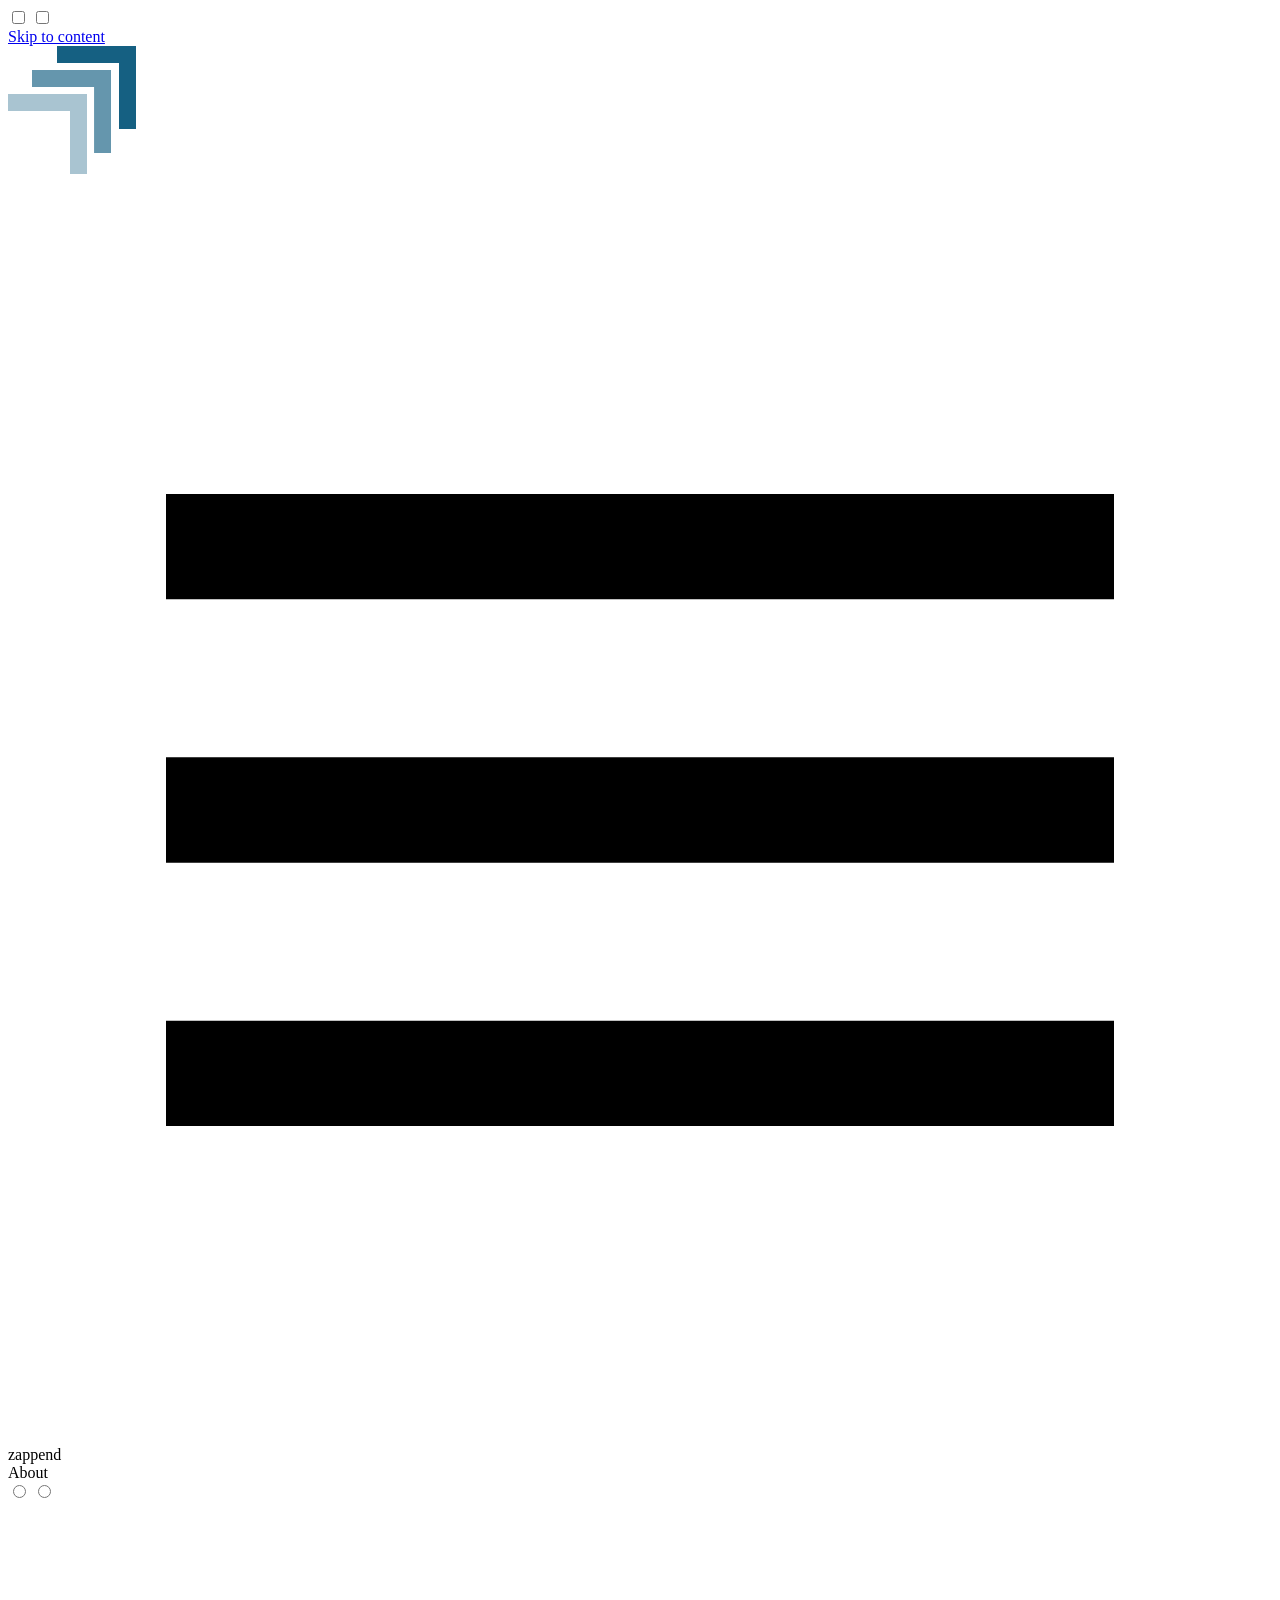
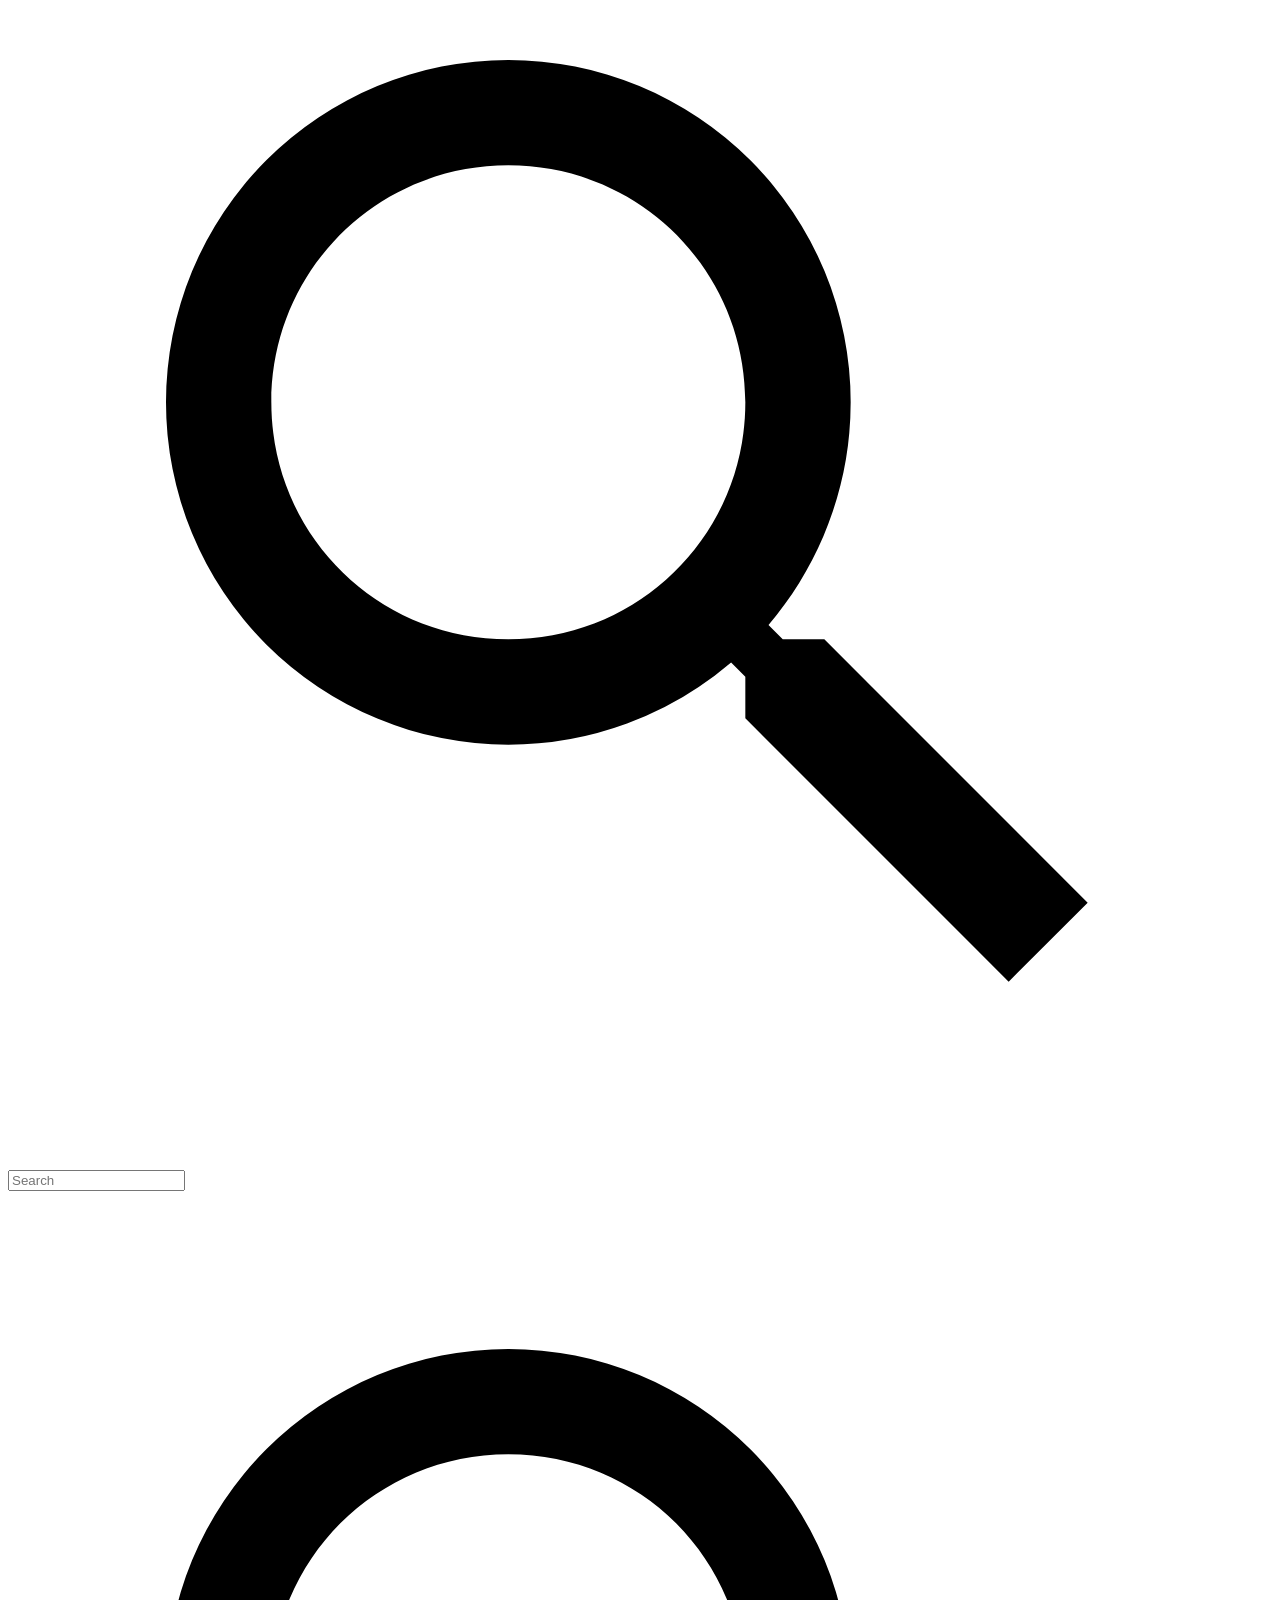
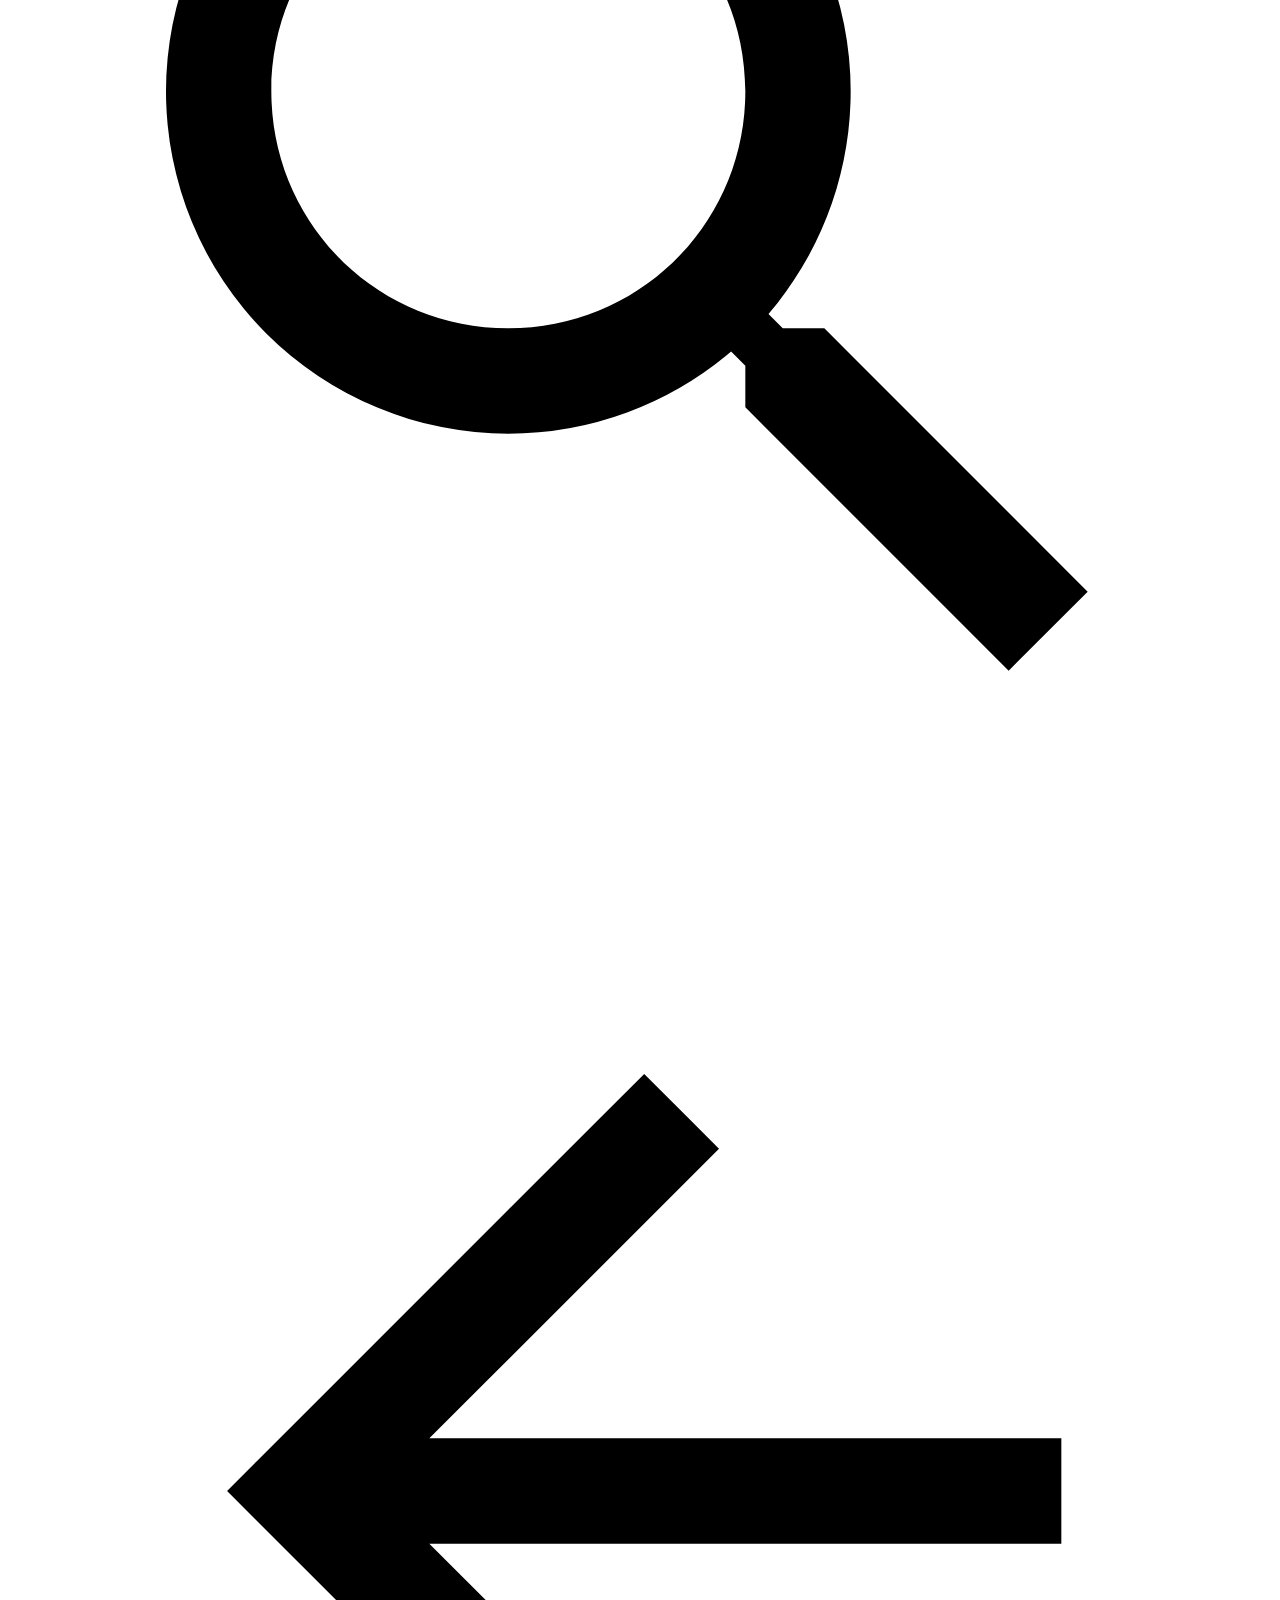
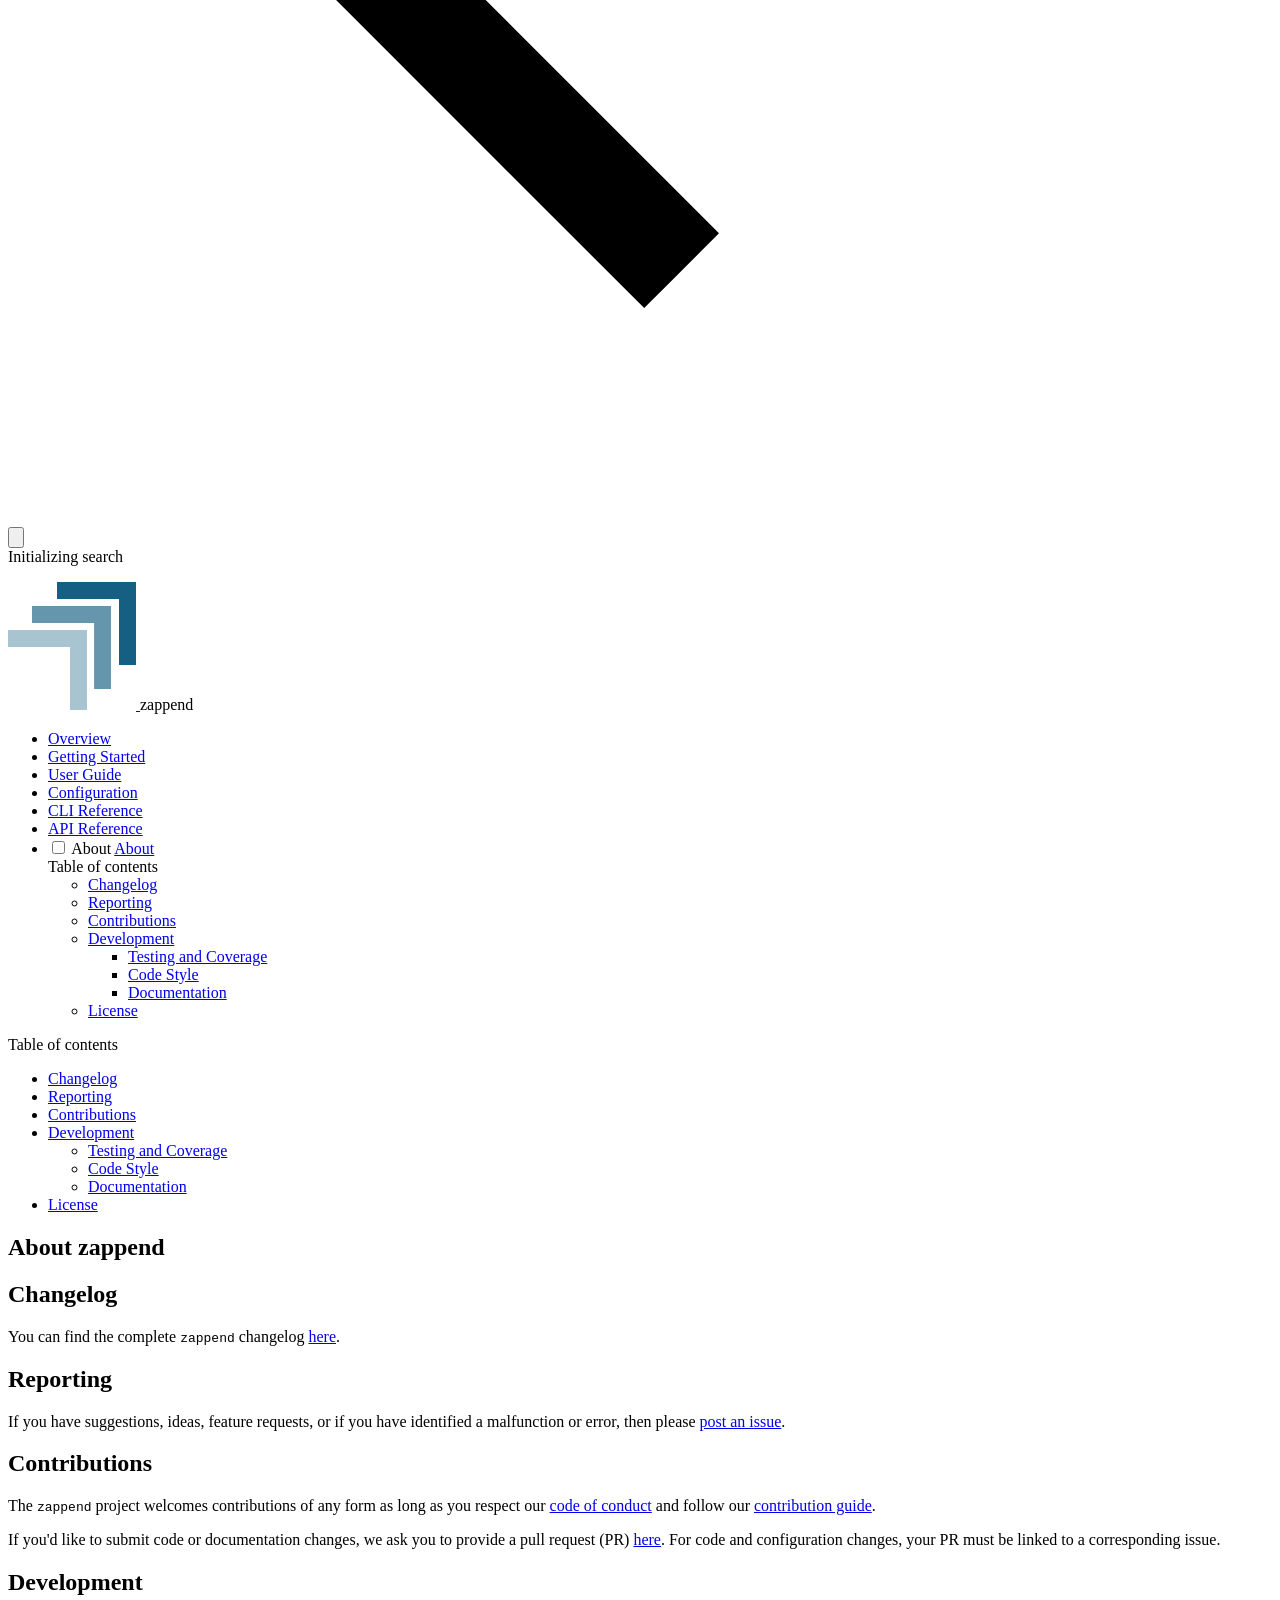
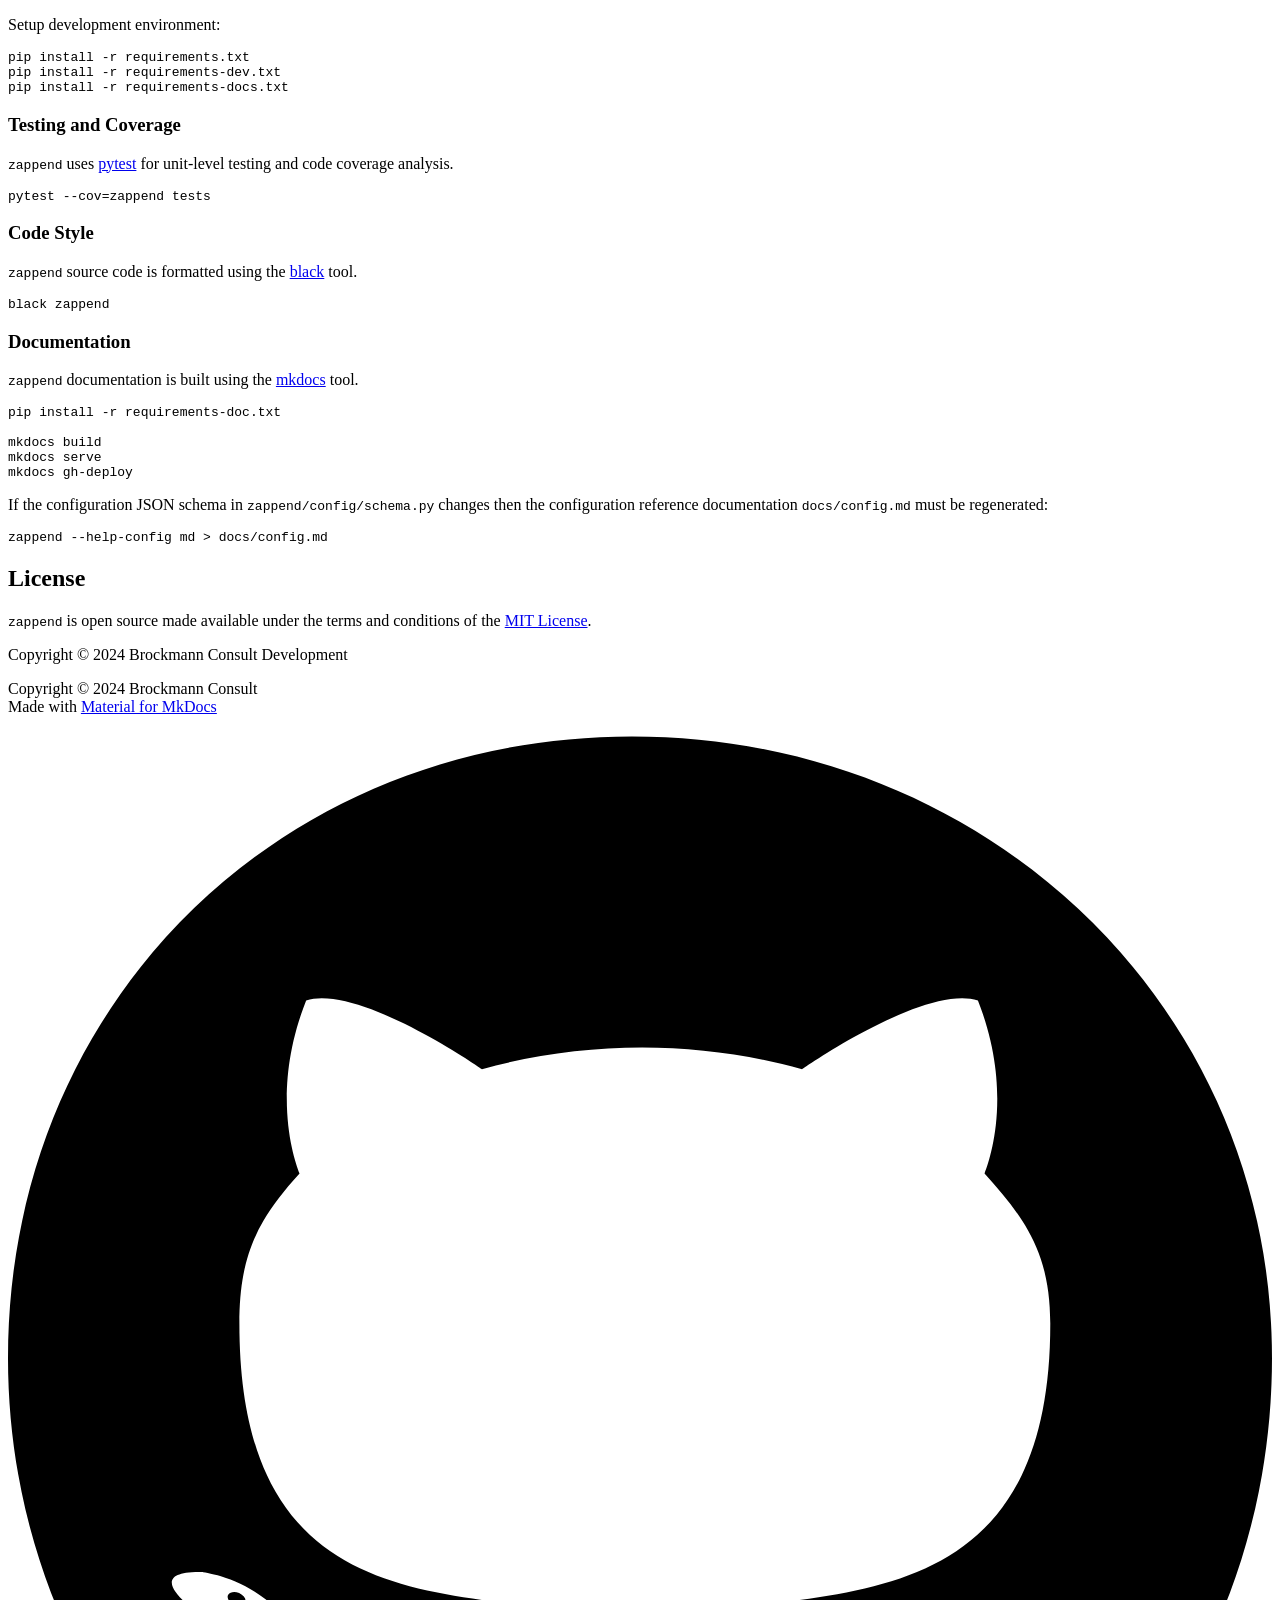
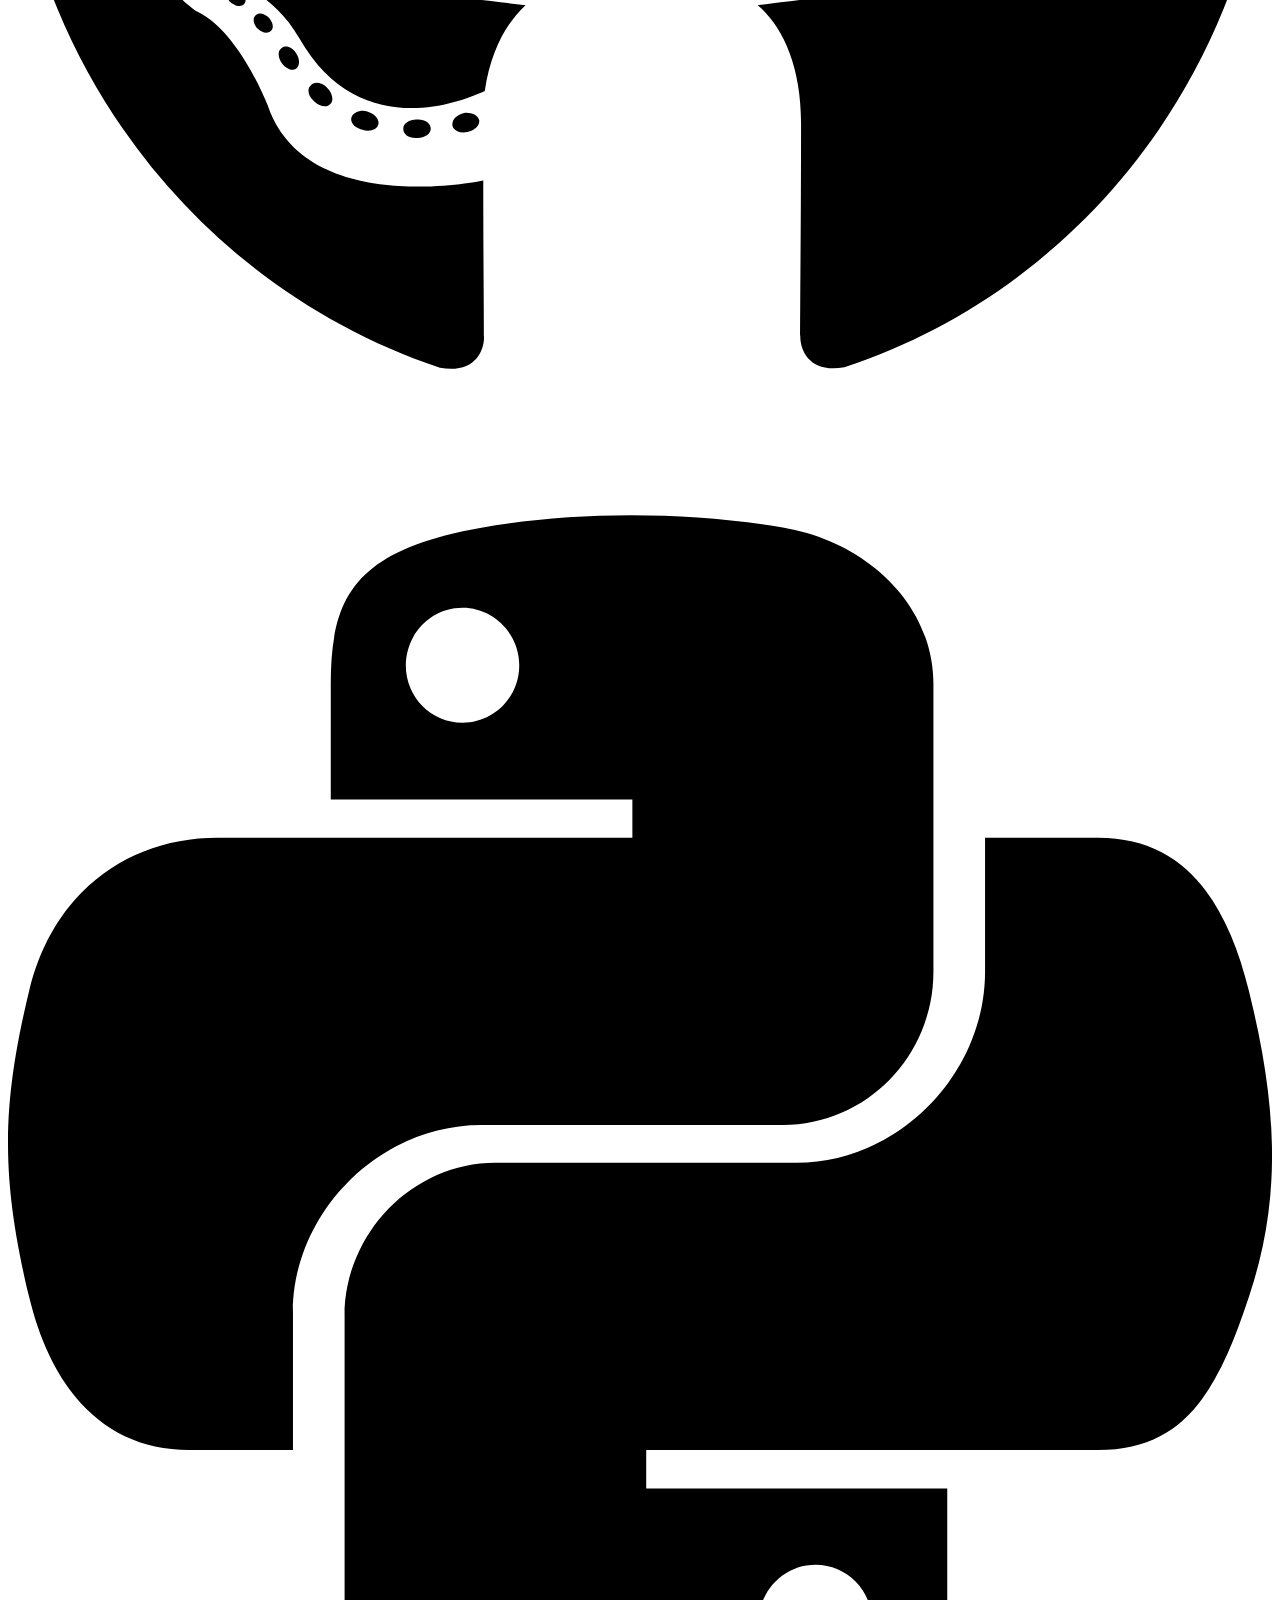
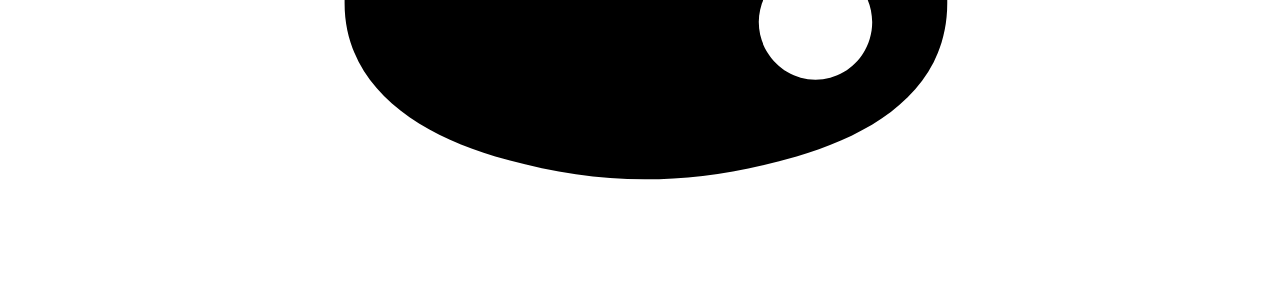
==== about/index.html @ 65618028 "Deployed 13d62ee with MkDocs version: 1.5.3" ====
<!doctype html>
<html lang="en" class="no-js">
  <head>
    
      <meta charset="utf-8">
      <meta name="viewport" content="width=device-width,initial-scale=1">
      
      
      
      
        <link rel="prev" href="../api/">
      
      
      
      <link rel="icon" href="../assets/logo-small.png">
      <meta name="generator" content="mkdocs-1.5.3, mkdocs-material-9.5.3">
    
    
      
        <title>About - zappend</title>
      
    
    
      <link rel="stylesheet" href="../assets/stylesheets/main.50c56a3b.min.css">
      
        
        <link rel="stylesheet" href="../assets/stylesheets/palette.06af60db.min.css">
      
      


    
    
      
    
    
      
        
        
        <link rel="preconnect" href="https://fonts.gstatic.com" crossorigin>
        <link rel="stylesheet" href="https://fonts.googleapis.com/css?family=Roboto:300,300i,400,400i,700,700i%7CRoboto+Mono:400,400i,700,700i&display=fallback">
        <style>:root{--md-text-font:"Roboto";--md-code-font:"Roboto Mono"}</style>
      
    
    
      <link rel="stylesheet" href="../assets/_mkdocstrings.css">
    
    <script>__md_scope=new URL("..",location),__md_hash=e=>[...e].reduce((e,_)=>(e<<5)-e+_.charCodeAt(0),0),__md_get=(e,_=localStorage,t=__md_scope)=>JSON.parse(_.getItem(t.pathname+"."+e)),__md_set=(e,_,t=localStorage,a=__md_scope)=>{try{t.setItem(a.pathname+"."+e,JSON.stringify(_))}catch(e){}}</script>
    
      

    
    
    
  </head>
  
  
    
    
      
    
    
    
    
    <body dir="ltr" data-md-color-scheme="default" data-md-color-primary="blue-grey" data-md-color-accent="indigo">
  
    
    <input class="md-toggle" data-md-toggle="drawer" type="checkbox" id="__drawer" autocomplete="off">
    <input class="md-toggle" data-md-toggle="search" type="checkbox" id="__search" autocomplete="off">
    <label class="md-overlay" for="__drawer"></label>
    <div data-md-component="skip">
      
        
        <a href="#about-zappend" class="md-skip">
          Skip to content
        </a>
      
    </div>
    <div data-md-component="announce">
      
    </div>
    
    
      

  

<header class="md-header md-header--shadow" data-md-component="header">
  <nav class="md-header__inner md-grid" aria-label="Header">
    <a href=".." title="zappend" class="md-header__button md-logo" aria-label="zappend" data-md-component="logo">
      
  <img src="../assets/logo.png" alt="logo">

    </a>
    <label class="md-header__button md-icon" for="__drawer">
      
      <svg xmlns="http://www.w3.org/2000/svg" viewBox="0 0 24 24"><path d="M3 6h18v2H3V6m0 5h18v2H3v-2m0 5h18v2H3v-2Z"/></svg>
    </label>
    <div class="md-header__title" data-md-component="header-title">
      <div class="md-header__ellipsis">
        <div class="md-header__topic">
          <span class="md-ellipsis">
            zappend
          </span>
        </div>
        <div class="md-header__topic" data-md-component="header-topic">
          <span class="md-ellipsis">
            
              About
            
          </span>
        </div>
      </div>
    </div>
    
      
        <form class="md-header__option" data-md-component="palette">
  
    
    
    
    <input class="md-option" data-md-color-media="" data-md-color-scheme="default" data-md-color-primary="blue-grey" data-md-color-accent="indigo"  aria-label="Switch to dark mode"  type="radio" name="__palette" id="__palette_0">
    
      <label class="md-header__button md-icon" title="Switch to dark mode" for="__palette_1" hidden>
        <svg xmlns="http://www.w3.org/2000/svg" viewBox="0 0 24 24"><path d="M12 8a4 4 0 0 0-4 4 4 4 0 0 0 4 4 4 4 0 0 0 4-4 4 4 0 0 0-4-4m0 10a6 6 0 0 1-6-6 6 6 0 0 1 6-6 6 6 0 0 1 6 6 6 6 0 0 1-6 6m8-9.31V4h-4.69L12 .69 8.69 4H4v4.69L.69 12 4 15.31V20h4.69L12 23.31 15.31 20H20v-4.69L23.31 12 20 8.69Z"/></svg>
      </label>
    
  
    
    
    
    <input class="md-option" data-md-color-media="" data-md-color-scheme="slate" data-md-color-primary="blue-grey" data-md-color-accent="indigo"  aria-label="Switch to light mode"  type="radio" name="__palette" id="__palette_1">
    
      <label class="md-header__button md-icon" title="Switch to light mode" for="__palette_0" hidden>
        <svg xmlns="http://www.w3.org/2000/svg" viewBox="0 0 24 24"><path d="M12 18c-.89 0-1.74-.2-2.5-.55C11.56 16.5 13 14.42 13 12c0-2.42-1.44-4.5-3.5-5.45C10.26 6.2 11.11 6 12 6a6 6 0 0 1 6 6 6 6 0 0 1-6 6m8-9.31V4h-4.69L12 .69 8.69 4H4v4.69L.69 12 4 15.31V20h4.69L12 23.31 15.31 20H20v-4.69L23.31 12 20 8.69Z"/></svg>
      </label>
    
  
</form>
      
    
    
      <script>var media,input,key,value,palette=__md_get("__palette");if(palette&&palette.color){"(prefers-color-scheme)"===palette.color.media&&(media=matchMedia("(prefers-color-scheme: light)"),input=document.querySelector(media.matches?"[data-md-color-media='(prefers-color-scheme: light)']":"[data-md-color-media='(prefers-color-scheme: dark)']"),palette.color.media=input.getAttribute("data-md-color-media"),palette.color.scheme=input.getAttribute("data-md-color-scheme"),palette.color.primary=input.getAttribute("data-md-color-primary"),palette.color.accent=input.getAttribute("data-md-color-accent"));for([key,value]of Object.entries(palette.color))document.body.setAttribute("data-md-color-"+key,value)}</script>
    
    
    
      <label class="md-header__button md-icon" for="__search">
        
        <svg xmlns="http://www.w3.org/2000/svg" viewBox="0 0 24 24"><path d="M9.5 3A6.5 6.5 0 0 1 16 9.5c0 1.61-.59 3.09-1.56 4.23l.27.27h.79l5 5-1.5 1.5-5-5v-.79l-.27-.27A6.516 6.516 0 0 1 9.5 16 6.5 6.5 0 0 1 3 9.5 6.5 6.5 0 0 1 9.5 3m0 2C7 5 5 7 5 9.5S7 14 9.5 14 14 12 14 9.5 12 5 9.5 5Z"/></svg>
      </label>
      <div class="md-search" data-md-component="search" role="dialog">
  <label class="md-search__overlay" for="__search"></label>
  <div class="md-search__inner" role="search">
    <form class="md-search__form" name="search">
      <input type="text" class="md-search__input" name="query" aria-label="Search" placeholder="Search" autocapitalize="off" autocorrect="off" autocomplete="off" spellcheck="false" data-md-component="search-query" required>
      <label class="md-search__icon md-icon" for="__search">
        
        <svg xmlns="http://www.w3.org/2000/svg" viewBox="0 0 24 24"><path d="M9.5 3A6.5 6.5 0 0 1 16 9.5c0 1.61-.59 3.09-1.56 4.23l.27.27h.79l5 5-1.5 1.5-5-5v-.79l-.27-.27A6.516 6.516 0 0 1 9.5 16 6.5 6.5 0 0 1 3 9.5 6.5 6.5 0 0 1 9.5 3m0 2C7 5 5 7 5 9.5S7 14 9.5 14 14 12 14 9.5 12 5 9.5 5Z"/></svg>
        
        <svg xmlns="http://www.w3.org/2000/svg" viewBox="0 0 24 24"><path d="M20 11v2H8l5.5 5.5-1.42 1.42L4.16 12l7.92-7.92L13.5 5.5 8 11h12Z"/></svg>
      </label>
      <nav class="md-search__options" aria-label="Search">
        
        <button type="reset" class="md-search__icon md-icon" title="Clear" aria-label="Clear" tabindex="-1">
          
          <svg xmlns="http://www.w3.org/2000/svg" viewBox="0 0 24 24"><path d="M19 6.41 17.59 5 12 10.59 6.41 5 5 6.41 10.59 12 5 17.59 6.41 19 12 13.41 17.59 19 19 17.59 13.41 12 19 6.41Z"/></svg>
        </button>
      </nav>
      
    </form>
    <div class="md-search__output">
      <div class="md-search__scrollwrap" data-md-scrollfix>
        <div class="md-search-result" data-md-component="search-result">
          <div class="md-search-result__meta">
            Initializing search
          </div>
          <ol class="md-search-result__list" role="presentation"></ol>
        </div>
      </div>
    </div>
  </div>
</div>
    
    
  </nav>
  
</header>
    
    <div class="md-container" data-md-component="container">
      
      
        
          
        
      
      <main class="md-main" data-md-component="main">
        <div class="md-main__inner md-grid">
          
            
              
              <div class="md-sidebar md-sidebar--primary" data-md-component="sidebar" data-md-type="navigation" >
                <div class="md-sidebar__scrollwrap">
                  <div class="md-sidebar__inner">
                    



<nav class="md-nav md-nav--primary" aria-label="Navigation" data-md-level="0">
  <label class="md-nav__title" for="__drawer">
    <a href=".." title="zappend" class="md-nav__button md-logo" aria-label="zappend" data-md-component="logo">
      
  <img src="../assets/logo.png" alt="logo">

    </a>
    zappend
  </label>
  
  <ul class="md-nav__list" data-md-scrollfix>
    
      
      
  
  
  
  
    <li class="md-nav__item">
      <a href=".." class="md-nav__link">
        
  
  <span class="md-ellipsis">
    Overview
  </span>
  

      </a>
    </li>
  

    
      
      
  
  
  
  
    <li class="md-nav__item">
      <a href="../start/" class="md-nav__link">
        
  
  <span class="md-ellipsis">
    Getting Started
  </span>
  

      </a>
    </li>
  

    
      
      
  
  
  
  
    <li class="md-nav__item">
      <a href="../guide/" class="md-nav__link">
        
  
  <span class="md-ellipsis">
    User Guide
  </span>
  

      </a>
    </li>
  

    
      
      
  
  
  
  
    <li class="md-nav__item">
      <a href="../config/" class="md-nav__link">
        
  
  <span class="md-ellipsis">
    Configuration
  </span>
  

      </a>
    </li>
  

    
      
      
  
  
  
  
    <li class="md-nav__item">
      <a href="../cli/" class="md-nav__link">
        
  
  <span class="md-ellipsis">
    CLI Reference
  </span>
  

      </a>
    </li>
  

    
      
      
  
  
  
  
    <li class="md-nav__item">
      <a href="../api/" class="md-nav__link">
        
  
  <span class="md-ellipsis">
    API Reference
  </span>
  

      </a>
    </li>
  

    
      
      
  
  
    
  
  
  
    <li class="md-nav__item md-nav__item--active">
      
      <input class="md-nav__toggle md-toggle" type="checkbox" id="__toc">
      
      
        
      
      
        <label class="md-nav__link md-nav__link--active" for="__toc">
          
  
  <span class="md-ellipsis">
    About
  </span>
  

          <span class="md-nav__icon md-icon"></span>
        </label>
      
      <a href="./" class="md-nav__link md-nav__link--active">
        
  
  <span class="md-ellipsis">
    About
  </span>
  

      </a>
      
        

<nav class="md-nav md-nav--secondary" aria-label="Table of contents">
  
  
  
    
  
  
    <label class="md-nav__title" for="__toc">
      <span class="md-nav__icon md-icon"></span>
      Table of contents
    </label>
    <ul class="md-nav__list" data-md-component="toc" data-md-scrollfix>
      
        <li class="md-nav__item">
  <a href="#changelog" class="md-nav__link">
    <span class="md-ellipsis">
      Changelog
    </span>
  </a>
  
</li>
      
        <li class="md-nav__item">
  <a href="#reporting" class="md-nav__link">
    <span class="md-ellipsis">
      Reporting
    </span>
  </a>
  
</li>
      
        <li class="md-nav__item">
  <a href="#contributions" class="md-nav__link">
    <span class="md-ellipsis">
      Contributions
    </span>
  </a>
  
</li>
      
        <li class="md-nav__item">
  <a href="#development" class="md-nav__link">
    <span class="md-ellipsis">
      Development
    </span>
  </a>
  
    <nav class="md-nav" aria-label="Development">
      <ul class="md-nav__list">
        
          <li class="md-nav__item">
  <a href="#testing-and-coverage" class="md-nav__link">
    <span class="md-ellipsis">
      Testing and Coverage
    </span>
  </a>
  
</li>
        
          <li class="md-nav__item">
  <a href="#code-style" class="md-nav__link">
    <span class="md-ellipsis">
      Code Style
    </span>
  </a>
  
</li>
        
          <li class="md-nav__item">
  <a href="#documentation" class="md-nav__link">
    <span class="md-ellipsis">
      Documentation
    </span>
  </a>
  
</li>
        
      </ul>
    </nav>
  
</li>
      
        <li class="md-nav__item">
  <a href="#license" class="md-nav__link">
    <span class="md-ellipsis">
      License
    </span>
  </a>
  
</li>
      
    </ul>
  
</nav>
      
    </li>
  

    
  </ul>
</nav>
                  </div>
                </div>
              </div>
            
            
              
              <div class="md-sidebar md-sidebar--secondary" data-md-component="sidebar" data-md-type="toc" >
                <div class="md-sidebar__scrollwrap">
                  <div class="md-sidebar__inner">
                    

<nav class="md-nav md-nav--secondary" aria-label="Table of contents">
  
  
  
    
  
  
    <label class="md-nav__title" for="__toc">
      <span class="md-nav__icon md-icon"></span>
      Table of contents
    </label>
    <ul class="md-nav__list" data-md-component="toc" data-md-scrollfix>
      
        <li class="md-nav__item">
  <a href="#changelog" class="md-nav__link">
    <span class="md-ellipsis">
      Changelog
    </span>
  </a>
  
</li>
      
        <li class="md-nav__item">
  <a href="#reporting" class="md-nav__link">
    <span class="md-ellipsis">
      Reporting
    </span>
  </a>
  
</li>
      
        <li class="md-nav__item">
  <a href="#contributions" class="md-nav__link">
    <span class="md-ellipsis">
      Contributions
    </span>
  </a>
  
</li>
      
        <li class="md-nav__item">
  <a href="#development" class="md-nav__link">
    <span class="md-ellipsis">
      Development
    </span>
  </a>
  
    <nav class="md-nav" aria-label="Development">
      <ul class="md-nav__list">
        
          <li class="md-nav__item">
  <a href="#testing-and-coverage" class="md-nav__link">
    <span class="md-ellipsis">
      Testing and Coverage
    </span>
  </a>
  
</li>
        
          <li class="md-nav__item">
  <a href="#code-style" class="md-nav__link">
    <span class="md-ellipsis">
      Code Style
    </span>
  </a>
  
</li>
        
          <li class="md-nav__item">
  <a href="#documentation" class="md-nav__link">
    <span class="md-ellipsis">
      Documentation
    </span>
  </a>
  
</li>
        
      </ul>
    </nav>
  
</li>
      
        <li class="md-nav__item">
  <a href="#license" class="md-nav__link">
    <span class="md-ellipsis">
      License
    </span>
  </a>
  
</li>
      
    </ul>
  
</nav>
                  </div>
                </div>
              </div>
            
          
          
            <div class="md-content" data-md-component="content">
              <article class="md-content__inner md-typeset">
                
                  


<h1 id="about-zappend">About zappend</h1>
<h2 id="changelog">Changelog</h2>
<p>You can find the complete <code>zappend</code> changelog 
<a href="https://github.com/bcdev/zappend/blob/main/CHANGES.md">here</a>. </p>
<h2 id="reporting">Reporting</h2>
<p>If you have suggestions, ideas, feature requests, or if you have identified
a malfunction or error, then please 
<a href="https://github.com/bcdev/zappend/issues">post an issue</a>. </p>
<h2 id="contributions">Contributions</h2>
<p>The <code>zappend</code> project welcomes contributions of any form
as long as you respect our 
<a href="https://github.com/bcdev/zappend/blob/main/CODE_OF_CONDUCT.md">code of conduct</a>
and follow our 
<a href="https://github.com/bcdev/zappend/blob/main/CONTRIBUTING.md">contribution guide</a>.</p>
<p>If you'd like to submit code or documentation changes, we ask you to provide a 
pull request (PR) 
<a href="https://github.com/bcdev/zappend/pulls">here</a>. 
For code and configuration changes, your PR must be linked to a 
corresponding issue. </p>
<h2 id="development">Development</h2>
<p>Setup development environment:</p>
<div class="highlight"><pre><span></span><code>pip<span class="w"> </span>install<span class="w"> </span>-r<span class="w"> </span>requirements.txt
pip<span class="w"> </span>install<span class="w"> </span>-r<span class="w"> </span>requirements-dev.txt
pip<span class="w"> </span>install<span class="w"> </span>-r<span class="w"> </span>requirements-docs.txt
</code></pre></div>
<h3 id="testing-and-coverage">Testing and Coverage</h3>
<p><code>zappend</code> uses <a href="https://docs.pytest.org/">pytest</a> for unit-level testing 
and code coverage analysis.</p>
<div class="highlight"><pre><span></span><code>pytest<span class="w"> </span>--cov<span class="o">=</span>zappend<span class="w"> </span>tests
</code></pre></div>
<h3 id="code-style">Code Style</h3>
<p><code>zappend</code> source code is formatted using the <a href="https://black.readthedocs.io/">black</a> tool.</p>
<div class="highlight"><pre><span></span><code>black<span class="w"> </span>zappend
</code></pre></div>
<h3 id="documentation">Documentation</h3>
<p><code>zappend</code> documentation is built using the <a href="https://www.mkdocs.org/">mkdocs</a> tool.</p>
<div class="highlight"><pre><span></span><code>pip<span class="w"> </span>install<span class="w"> </span>-r<span class="w"> </span>requirements-doc.txt

mkdocs<span class="w"> </span>build
mkdocs<span class="w"> </span>serve
mkdocs<span class="w"> </span>gh-deploy
</code></pre></div>
<p>If the configuration JSON schema in <code>zappend/config/schema.py</code> changes
then the configuration reference documentation <code>docs/config.md</code> must be 
regenerated:</p>
<div class="highlight"><pre><span></span><code>zappend<span class="w"> </span>--help-config<span class="w"> </span>md<span class="w"> </span>&gt;<span class="w"> </span>docs/config.md
</code></pre></div>
<h2 id="license">License</h2>
<p><code>zappend</code> is open source made available under the terms and conditions of the 
<a href="https://github.com/bcdev/zappend/blob/main/LICENSE">MIT License</a>.</p>
<p>Copyright © 2024 Brockmann Consult Development</p>












                
              </article>
            </div>
          
          
<script>var target=document.getElementById(location.hash.slice(1));target&&target.name&&(target.checked=target.name.startsWith("__tabbed_"))</script>
        </div>
        
      </main>
      
        <footer class="md-footer">
  
  <div class="md-footer-meta md-typeset">
    <div class="md-footer-meta__inner md-grid">
      <div class="md-copyright">
  
    <div class="md-copyright__highlight">
      Copyright &copy; 2024 Brockmann Consult
    </div>
  
  
    Made with
    <a href="https://squidfunk.github.io/mkdocs-material/" target="_blank" rel="noopener">
      Material for MkDocs
    </a>
  
</div>
      
        <div class="md-social">
  
    
    
    
    
      
      
    
    <a href="https://github.com/bcdev/zappend" target="_blank" rel="noopener" title="github.com" class="md-social__link">
      <svg xmlns="http://www.w3.org/2000/svg" viewBox="0 0 496 512"><!--! Font Awesome Free 6.5.1 by @fontawesome - https://fontawesome.com License - https://fontawesome.com/license/free (Icons: CC BY 4.0, Fonts: SIL OFL 1.1, Code: MIT License) Copyright 2023 Fonticons, Inc.--><path d="M165.9 397.4c0 2-2.3 3.6-5.2 3.6-3.3.3-5.6-1.3-5.6-3.6 0-2 2.3-3.6 5.2-3.6 3-.3 5.6 1.3 5.6 3.6zm-31.1-4.5c-.7 2 1.3 4.3 4.3 4.9 2.6 1 5.6 0 6.2-2s-1.3-4.3-4.3-5.2c-2.6-.7-5.5.3-6.2 2.3zm44.2-1.7c-2.9.7-4.9 2.6-4.6 4.9.3 2 2.9 3.3 5.9 2.6 2.9-.7 4.9-2.6 4.6-4.6-.3-1.9-3-3.2-5.9-2.9zM244.8 8C106.1 8 0 113.3 0 252c0 110.9 69.8 205.8 169.5 239.2 12.8 2.3 17.3-5.6 17.3-12.1 0-6.2-.3-40.4-.3-61.4 0 0-70 15-84.7-29.8 0 0-11.4-29.1-27.8-36.6 0 0-22.9-15.7 1.6-15.4 0 0 24.9 2 38.6 25.8 21.9 38.6 58.6 27.5 72.9 20.9 2.3-16 8.8-27.1 16-33.7-55.9-6.2-112.3-14.3-112.3-110.5 0-27.5 7.6-41.3 23.6-58.9-2.6-6.5-11.1-33.3 2.6-67.9 20.9-6.5 69 27 69 27 20-5.6 41.5-8.5 62.8-8.5s42.8 2.9 62.8 8.5c0 0 48.1-33.6 69-27 13.7 34.7 5.2 61.4 2.6 67.9 16 17.7 25.8 31.5 25.8 58.9 0 96.5-58.9 104.2-114.8 110.5 9.2 7.9 17 22.9 17 46.4 0 33.7-.3 75.4-.3 83.6 0 6.5 4.6 14.4 17.3 12.1C428.2 457.8 496 362.9 496 252 496 113.3 383.5 8 244.8 8zM97.2 352.9c-1.3 1-1 3.3.7 5.2 1.6 1.6 3.9 2.3 5.2 1 1.3-1 1-3.3-.7-5.2-1.6-1.6-3.9-2.3-5.2-1zm-10.8-8.1c-.7 1.3.3 2.9 2.3 3.9 1.6 1 3.6.7 4.3-.7.7-1.3-.3-2.9-2.3-3.9-2-.6-3.6-.3-4.3.7zm32.4 35.6c-1.6 1.3-1 4.3 1.3 6.2 2.3 2.3 5.2 2.6 6.5 1 1.3-1.3.7-4.3-1.3-6.2-2.2-2.3-5.2-2.6-6.5-1zm-11.4-14.7c-1.6 1-1.6 3.6 0 5.9 1.6 2.3 4.3 3.3 5.6 2.3 1.6-1.3 1.6-3.9 0-6.2-1.4-2.3-4-3.3-5.6-2z"/></svg>
    </a>
  
    
    
    
    
      
      
    
    <a href="https://pypi.org/project/zappend/" target="_blank" rel="noopener" title="pypi.org" class="md-social__link">
      <svg xmlns="http://www.w3.org/2000/svg" viewBox="0 0 448 512"><!--! Font Awesome Free 6.5.1 by @fontawesome - https://fontawesome.com License - https://fontawesome.com/license/free (Icons: CC BY 4.0, Fonts: SIL OFL 1.1, Code: MIT License) Copyright 2023 Fonticons, Inc.--><path d="M439.8 200.5c-7.7-30.9-22.3-54.2-53.4-54.2h-40.1v47.4c0 36.8-31.2 67.8-66.8 67.8H172.7c-29.2 0-53.4 25-53.4 54.3v101.8c0 29 25.2 46 53.4 54.3 33.8 9.9 66.3 11.7 106.8 0 26.9-7.8 53.4-23.5 53.4-54.3v-40.7H226.2v-13.6h160.2c31.1 0 42.6-21.7 53.4-54.2 11.2-33.5 10.7-65.7 0-108.6zM286.2 404c11.1 0 20.1 9.1 20.1 20.3 0 11.3-9 20.4-20.1 20.4-11 0-20.1-9.2-20.1-20.4.1-11.3 9.1-20.3 20.1-20.3zM167.8 248.1h106.8c29.7 0 53.4-24.5 53.4-54.3V91.9c0-29-24.4-50.7-53.4-55.6-35.8-5.9-74.7-5.6-106.8.1-45.2 8-53.4 24.7-53.4 55.6v40.7h106.9v13.6h-147c-31.1 0-58.3 18.7-66.8 54.2-9.8 40.7-10.2 66.1 0 108.6 7.6 31.6 25.7 54.2 56.8 54.2H101v-48.8c0-35.3 30.5-66.4 66.8-66.4zm-6.7-142.6c-11.1 0-20.1-9.1-20.1-20.3.1-11.3 9-20.4 20.1-20.4 11 0 20.1 9.2 20.1 20.4s-9 20.3-20.1 20.3z"/></svg>
    </a>
  
</div>
      
    </div>
  </div>
</footer>
      
    </div>
    <div class="md-dialog" data-md-component="dialog">
      <div class="md-dialog__inner md-typeset"></div>
    </div>
    
    
    <script id="__config" type="application/json">{"base": "..", "features": [], "search": "../assets/javascripts/workers/search.f886a092.min.js", "translations": {"clipboard.copied": "Copied to clipboard", "clipboard.copy": "Copy to clipboard", "search.result.more.one": "1 more on this page", "search.result.more.other": "# more on this page", "search.result.none": "No matching documents", "search.result.one": "1 matching document", "search.result.other": "# matching documents", "search.result.placeholder": "Type to start searching", "search.result.term.missing": "Missing", "select.version": "Select version"}}</script>
    
    
      <script src="../assets/javascripts/bundle.d7c377c4.min.js"></script>
      
    
  </body>
</html>
---- assets/stylesheets/main.50c56a3b.min.css ----
@charset "UTF-8";html{-webkit-text-size-adjust:none;-moz-text-size-adjust:none;text-size-adjust:none;box-sizing:border-box}*,:after,:before{box-sizing:inherit}@media (prefers-reduced-motion){*,:after,:before{transition:none!important}}body{margin:0}a,button,input,label{-webkit-tap-highlight-color:transparent}a{color:inherit;text-decoration:none}hr{border:0;box-sizing:initial;display:block;height:.05rem;overflow:visible;padding:0}small{font-size:80%}sub,sup{line-height:1em}img{border-style:none}table{border-collapse:initial;border-spacing:0}td,th{font-weight:400;vertical-align:top}button{background:#0000;border:0;font-family:inherit;font-size:inherit;margin:0;padding:0}input{border:0;outline:none}:root{--md-primary-fg-color:#4051b5;--md-primary-fg-color--light:#5d6cc0;--md-primary-fg-color--dark:#303fa1;--md-primary-bg-color:#fff;--md-primary-bg-color--light:#ffffffb3;--md-accent-fg-color:#526cfe;--md-accent-fg-color--transparent:#526cfe1a;--md-accent-bg-color:#fff;--md-accent-bg-color--light:#ffffffb3}[data-md-color-scheme=default]{color-scheme:light}[data-md-color-scheme=default] img[src$="#gh-dark-mode-only"],[data-md-color-scheme=default] img[src$="#only-dark"]{display:none}:root,[data-md-color-scheme=default]{--md-hue:225deg;--md-default-fg-color:#000000de;--md-default-fg-color--light:#0000008a;--md-default-fg-color--lighter:#00000052;--md-default-fg-color--lightest:#00000012;--md-default-bg-color:#fff;--md-default-bg-color--light:#ffffffb3;--md-default-bg-color--lighter:#ffffff4d;--md-default-bg-color--lightest:#ffffff1f;--md-code-fg-color:#36464e;--md-code-bg-color:#f5f5f5;--md-code-hl-color:#4287ff;--md-code-hl-color--light:#4287ff1a;--md-code-hl-number-color:#d52a2a;--md-code-hl-special-color:#db1457;--md-code-hl-function-color:#a846b9;--md-code-hl-constant-color:#6e59d9;--md-code-hl-keyword-color:#3f6ec6;--md-code-hl-string-color:#1c7d4d;--md-code-hl-name-color:var(--md-code-fg-color);--md-code-hl-operator-color:var(--md-default-fg-color--light);--md-code-hl-punctuation-color:var(--md-default-fg-color--light);--md-code-hl-comment-color:var(--md-default-fg-color--light);--md-code-hl-generic-color:var(--md-default-fg-color--light);--md-code-hl-variable-color:var(--md-default-fg-color--light);--md-typeset-color:var(--md-default-fg-color);--md-typeset-a-color:var(--md-primary-fg-color);--md-typeset-del-color:#f5503d26;--md-typeset-ins-color:#0bd57026;--md-typeset-kbd-color:#fafafa;--md-typeset-kbd-accent-color:#fff;--md-typeset-kbd-border-color:#b8b8b8;--md-typeset-mark-color:#ffff0080;--md-typeset-table-color:#0000001f;--md-typeset-table-color--light:rgba(0,0,0,.035);--md-admonition-fg-color:var(--md-default-fg-color);--md-admonition-bg-color:var(--md-default-bg-color);--md-warning-fg-color:#000000de;--md-warning-bg-color:#ff9;--md-footer-fg-color:#fff;--md-footer-fg-color--light:#ffffffb3;--md-footer-fg-color--lighter:#ffffff73;--md-footer-bg-color:#000000de;--md-footer-bg-color--dark:#00000052;--md-shadow-z1:0 0.2rem 0.5rem #0000000d,0 0 0.05rem #0000001a;--md-shadow-z2:0 0.2rem 0.5rem #0000001a,0 0 0.05rem #00000040;--md-shadow-z3:0 0.2rem 0.5rem #0003,0 0 0.05rem #00000059}.md-icon svg{fill:currentcolor;display:block;height:1.2rem;width:1.2rem}body{-webkit-font-smoothing:antialiased;-moz-osx-font-smoothing:grayscale;--md-text-font-family:var(--md-text-font,_),-apple-system,BlinkMacSystemFont,Helvetica,Arial,sans-serif;--md-code-font-family:var(--md-code-font,_),SFMono-Regular,Consolas,Menlo,monospace}aside,body,input{font-feature-settings:"kern","liga";color:var(--md-typeset-color);font-family:var(--md-text-font-family)}code,kbd,pre{font-feature-settings:"kern";font-family:var(--md-code-font-family)}:root{--md-typeset-table-sort-icon:url('data:image/svg+xml;charset=utf-8,<svg xmlns="http://www.w3.org/2000/svg" viewBox="0 0 24 24"><path d="m18 21-4-4h3V7h-3l4-4 4 4h-3v10h3M2 19v-2h10v2M2 13v-2h7v2M2 7V5h4v2H2Z"/></svg>');--md-typeset-table-sort-icon--asc:url('data:image/svg+xml;charset=utf-8,<svg xmlns="http://www.w3.org/2000/svg" viewBox="0 0 24 24"><path d="M19 17h3l-4 4-4-4h3V3h2M2 17h10v2H2M6 5v2H2V5m0 6h7v2H2v-2Z"/></svg>');--md-typeset-table-sort-icon--desc:url('data:image/svg+xml;charset=utf-8,<svg xmlns="http://www.w3.org/2000/svg" viewBox="0 0 24 24"><path d="M19 7h3l-4-4-4 4h3v14h2M2 17h10v2H2M6 5v2H2V5m0 6h7v2H2v-2Z"/></svg>')}.md-typeset{-webkit-print-color-adjust:exact;color-adjust:exact;font-size:.8rem;line-height:1.6}@media print{.md-typeset{font-size:.68rem}}.md-typeset blockquote,.md-typeset dl,.md-typeset figure,.md-typeset ol,.md-typeset pre,.md-typeset ul{margin-bottom:1em;margin-top:1em}.md-typeset h1{color:var(--md-default-fg-color--light);font-size:2em;line-height:1.3;margin:0 0 1.25em}.md-typeset h1,.md-typeset h2{font-weight:300;letter-spacing:-.01em}.md-typeset h2{font-size:1.5625em;line-height:1.4;margin:1.6em 0 .64em}.md-typeset h3{font-size:1.25em;font-weight:400;letter-spacing:-.01em;line-height:1.5;margin:1.6em 0 .8em}.md-typeset h2+h3{margin-top:.8em}.md-typeset h4{font-weight:700;letter-spacing:-.01em;margin:1em 0}.md-typeset h5,.md-typeset h6{color:var(--md-default-fg-color--light);font-size:.8em;font-weight:700;letter-spacing:-.01em;margin:1.25em 0}.md-typeset h5{text-transform:uppercase}.md-typeset hr{border-bottom:.05rem solid var(--md-default-fg-color--lightest);display:flow-root;margin:1.5em 0}.md-typeset a{color:var(--md-typeset-a-color);word-break:break-word}.md-typeset a,.md-typeset a:before{transition:color 125ms}.md-typeset a:focus,.md-typeset a:hover{color:var(--md-accent-fg-color)}.md-typeset a:focus code,.md-typeset a:hover code{background-color:var(--md-accent-fg-color--transparent)}.md-typeset a code{color:currentcolor;transition:background-color 125ms}.md-typeset a.focus-visible{outline-color:var(--md-accent-fg-color);outline-offset:.2rem}.md-typeset code,.md-typeset kbd,.md-typeset pre{color:var(--md-code-fg-color);direction:ltr;font-variant-ligatures:none}@media print{.md-typeset code,.md-typeset kbd,.md-typeset pre{white-space:pre-wrap}}.md-typeset code{background-color:var(--md-code-bg-color);border-radius:.1rem;-webkit-box-decoration-break:clone;box-decoration-break:clone;font-size:.85em;padding:0 .2941176471em;word-break:break-word}.md-typeset code:not(.focus-visible){-webkit-tap-highlight-color:transparent;outline:none}.md-typeset pre{display:flow-root;line-height:1.4;position:relative}.md-typeset pre>code{-webkit-box-decoration-break:slice;box-decoration-break:slice;box-shadow:none;display:block;margin:0;outline-color:var(--md-accent-fg-color);overflow:auto;padding:.7720588235em 1.1764705882em;scrollbar-color:var(--md-default-fg-color--lighter) #0000;scrollbar-width:thin;touch-action:auto;word-break:normal}.md-typeset pre>code:hover{scrollbar-color:var(--md-accent-fg-color) #0000}.md-typeset pre>code::-webkit-scrollbar{height:.2rem;width:.2rem}.md-typeset pre>code::-webkit-scrollbar-thumb{background-color:var(--md-default-fg-color--lighter)}.md-typeset pre>code::-webkit-scrollbar-thumb:hover{background-color:var(--md-accent-fg-color)}.md-typeset kbd{background-color:var(--md-typeset-kbd-color);border-radius:.1rem;box-shadow:0 .1rem 0 .05rem var(--md-typeset-kbd-border-color),0 .1rem 0 var(--md-typeset-kbd-border-color),0 -.1rem .2rem var(--md-typeset-kbd-accent-color) inset;color:var(--md-default-fg-color);display:inline-block;font-size:.75em;padding:0 .6666666667em;vertical-align:text-top;word-break:break-word}.md-typeset mark{background-color:var(--md-typeset-mark-color);-webkit-box-decoration-break:clone;box-decoration-break:clone;color:inherit;word-break:break-word}.md-typeset abbr{border-bottom:.05rem dotted var(--md-default-fg-color--light);cursor:help;text-decoration:none}.md-typeset small{opacity:.75}[dir=ltr] .md-typeset sub,[dir=ltr] .md-typeset sup{margin-left:.078125em}[dir=rtl] .md-typeset sub,[dir=rtl] .md-typeset sup{margin-right:.078125em}[dir=ltr] .md-typeset blockquote{padding-left:.6rem}[dir=rtl] .md-typeset blockquote{padding-right:.6rem}[dir=ltr] .md-typeset blockquote{border-left:.2rem solid var(--md-default-fg-color--lighter)}[dir=rtl] .md-typeset blockquote{border-right:.2rem solid var(--md-default-fg-color--lighter)}.md-typeset blockquote{color:var(--md-default-fg-color--light);margin-left:0;margin-right:0}.md-typeset ul{list-style-type:disc}[dir=ltr] .md-typeset ol,[dir=ltr] .md-typeset ul{margin-left:.625em}[dir=rtl] .md-typeset ol,[dir=rtl] .md-typeset ul{margin-right:.625em}.md-typeset ol,.md-typeset ul{padding:0}.md-typeset ol:not([hidden]),.md-typeset ul:not([hidden]){display:flow-root}.md-typeset ol ol,.md-typeset ul ol{list-style-type:lower-alpha}.md-typeset ol ol ol,.md-typeset ul ol ol{list-style-type:lower-roman}[dir=ltr] .md-typeset ol li,[dir=ltr] .md-typeset ul li{margin-left:1.25em}[dir=rtl] .md-typeset ol li,[dir=rtl] .md-typeset ul li{margin-right:1.25em}.md-typeset ol li,.md-typeset ul li{margin-bottom:.5em}.md-typeset ol li blockquote,.md-typeset ol li p,.md-typeset ul li blockquote,.md-typeset ul li p{margin:.5em 0}.md-typeset ol li:last-child,.md-typeset ul li:last-child{margin-bottom:0}[dir=ltr] .md-typeset ol li ol,[dir=ltr] .md-typeset ol li ul,[dir=ltr] .md-typeset ul li ol,[dir=ltr] .md-typeset ul li ul{margin-left:.625em}[dir=rtl] .md-typeset ol li ol,[dir=rtl] .md-typeset ol li ul,[dir=rtl] .md-typeset ul li ol,[dir=rtl] .md-typeset ul li ul{margin-right:.625em}.md-typeset ol li ol,.md-typeset ol li ul,.md-typeset ul li ol,.md-typeset ul li ul{margin-bottom:.5em;margin-top:.5em}[dir=ltr] .md-typeset dd{margin-left:1.875em}[dir=rtl] .md-typeset dd{margin-right:1.875em}.md-typeset dd{margin-bottom:1.5em;margin-top:1em}.md-typeset img,.md-typeset svg,.md-typeset video{height:auto;max-width:100%}.md-typeset img[align=left]{margin:1em 1em 1em 0}.md-typeset img[align=right]{margin:1em 0 1em 1em}.md-typeset img[align]:only-child{margin-top:0}.md-typeset figure{display:flow-root;margin:1em auto;max-width:100%;text-align:center;width:-webkit-fit-content;width:-moz-fit-content;width:fit-content}.md-typeset figure img{display:block}.md-typeset figcaption{font-style:italic;margin:1em auto;max-width:24rem}.md-typeset iframe{max-width:100%}.md-typeset table:not([class]){background-color:var(--md-default-bg-color);border:.05rem solid var(--md-typeset-table-color);border-radius:.1rem;display:inline-block;font-size:.64rem;max-width:100%;overflow:auto;touch-action:auto}@media print{.md-typeset table:not([class]){display:table}}.md-typeset table:not([class])+*{margin-top:1.5em}.md-typeset table:not([class]) td>:first-child,.md-typeset table:not([class]) th>:first-child{margin-top:0}.md-typeset table:not([class]) td>:last-child,.md-typeset table:not([class]) th>:last-child{margin-bottom:0}.md-typeset table:not([class]) td:not([align]),.md-typeset table:not([class]) th:not([align]){text-align:left}[dir=rtl] .md-typeset table:not([class]) td:not([align]),[dir=rtl] .md-typeset table:not([class]) th:not([align]){text-align:right}.md-typeset table:not([class]) th{font-weight:700;min-width:5rem;padding:.9375em 1.25em;vertical-align:top}.md-typeset table:not([class]) td{border-top:.05rem solid var(--md-typeset-table-color);padding:.9375em 1.25em;vertical-align:top}.md-typeset table:not([class]) tbody tr{transition:background-color 125ms}.md-typeset table:not([class]) tbody tr:hover{background-color:var(--md-typeset-table-color--light);box-shadow:0 .05rem 0 var(--md-default-bg-color) inset}.md-typeset table:not([class]) a{word-break:normal}.md-typeset table th[role=columnheader]{cursor:pointer}[dir=ltr] .md-typeset table th[role=columnheader]:after{margin-left:.5em}[dir=rtl] .md-typeset table th[role=columnheader]:after{margin-right:.5em}.md-typeset table th[role=columnheader]:after{content:"";display:inline-block;height:1.2em;-webkit-mask-image:var(--md-typeset-table-sort-icon);mask-image:var(--md-typeset-table-sort-icon);-webkit-mask-repeat:no-repeat;mask-repeat:no-repeat;-webkit-mask-size:contain;mask-size:contain;transition:background-color 125ms;vertical-align:text-bottom;width:1.2em}.md-typeset table th[role=columnheader]:hover:after{background-color:var(--md-default-fg-color--lighter)}.md-typeset table th[role=columnheader][aria-sort=ascending]:after{background-color:var(--md-default-fg-color--light);-webkit-mask-image:var(--md-typeset-table-sort-icon--asc);mask-image:var(--md-typeset-table-sort-icon--asc)}.md-typeset table th[role=columnheader][aria-sort=descending]:after{background-color:var(--md-default-fg-color--light);-webkit-mask-image:var(--md-typeset-table-sort-icon--desc);mask-image:var(--md-typeset-table-sort-icon--desc)}.md-typeset__scrollwrap{margin:1em -.8rem;overflow-x:auto;touch-action:auto}.md-typeset__table{display:inline-block;margin-bottom:.5em;padding:0 .8rem}@media print{.md-typeset__table{display:block}}html .md-typeset__table table{display:table;margin:0;overflow:hidden;width:100%}@media screen and (max-width:44.984375em){.md-content__inner>pre{margin:1em -.8rem}.md-content__inner>pre code{border-radius:0}}.md-typeset .md-author{border-radius:100%;display:block;flex-shrink:0;height:1.6rem;overflow:hidden;position:relative;transition:color 125ms,transform 125ms;width:1.6rem}.md-typeset .md-author img{display:block}.md-typeset .md-author--more{background:var(--md-default-fg-color--lightest);color:var(--md-default-fg-color--lighter);font-size:.6rem;font-weight:700;line-height:1.6rem;text-align:center}.md-typeset .md-author--long{height:2.4rem;width:2.4rem}.md-typeset a.md-author{transform:scale(1)}.md-typeset a.md-author img{filter:grayscale(100%) opacity(75%);transition:filter 125ms}.md-typeset a.md-author:focus,.md-typeset a.md-author:hover{transform:scale(1.1);z-index:1}.md-typeset a.md-author:focus img,.md-typeset a.md-author:hover img{filter:grayscale(0)}.md-banner{background-color:var(--md-footer-bg-color);color:var(--md-footer-fg-color);overflow:auto}@media print{.md-banner{display:none}}.md-banner--warning{background-color:var(--md-warning-bg-color);color:var(--md-warning-fg-color)}.md-banner__inner{font-size:.7rem;margin:.6rem auto;padding:0 .8rem}[dir=ltr] .md-banner__button{float:right}[dir=rtl] .md-banner__button{float:left}.md-banner__button{color:inherit;cursor:pointer;transition:opacity .25s}.no-js .md-banner__button{display:none}.md-banner__button:hover{opacity:.7}html{font-size:125%;height:100%;overflow-x:hidden}@media screen and (min-width:100em){html{font-size:137.5%}}@media screen and (min-width:125em){html{font-size:150%}}body{background-color:var(--md-default-bg-color);display:flex;flex-direction:column;font-size:.5rem;min-height:100%;position:relative;width:100%}@media print{body{display:block}}@media screen and (max-width:59.984375em){body[data-md-scrolllock]{position:fixed}}.md-grid{margin-left:auto;margin-right:auto;max-width:61rem}.md-container{display:flex;flex-direction:column;flex-grow:1}@media print{.md-container{display:block}}.md-main{flex-grow:1}.md-main__inner{display:flex;height:100%;margin-top:1.5rem}.md-ellipsis{overflow:hidden;text-overflow:ellipsis}.md-toggle{display:none}.md-option{height:0;opacity:0;position:absolute;width:0}.md-option:checked+label:not([hidden]){display:block}.md-option.focus-visible+label{outline-color:var(--md-accent-fg-color);outline-style:auto}.md-skip{background-color:var(--md-default-fg-color);border-radius:.1rem;color:var(--md-default-bg-color);font-size:.64rem;margin:.5rem;opacity:0;outline-color:var(--md-accent-fg-color);padding:.3rem .5rem;position:fixed;transform:translateY(.4rem);z-index:-1}.md-skip:focus{opacity:1;transform:translateY(0);transition:transform .25s cubic-bezier(.4,0,.2,1),opacity 175ms 75ms;z-index:10}@page{margin:25mm}:root{--md-clipboard-icon:url('data:image/svg+xml;charset=utf-8,<svg xmlns="http://www.w3.org/2000/svg" viewBox="0 0 24 24"><path d="M19 21H8V7h11m0-2H8a2 2 0 0 0-2 2v14a2 2 0 0 0 2 2h11a2 2 0 0 0 2-2V7a2 2 0 0 0-2-2m-3-4H4a2 2 0 0 0-2 2v14h2V3h12V1Z"/></svg>')}.md-clipboard{border-radius:.1rem;color:var(--md-default-fg-color--lightest);cursor:pointer;height:1.5em;outline-color:var(--md-accent-fg-color);outline-offset:.1rem;position:absolute;right:.5em;top:.5em;transition:color .25s;width:1.5em;z-index:1}@media print{.md-clipboard{display:none}}.md-clipboard:not(.focus-visible){-webkit-tap-highlight-color:transparent;outline:none}:hover>.md-clipboard{color:var(--md-default-fg-color--light)}.md-clipboard:focus,.md-clipboard:hover{color:var(--md-accent-fg-color)}.md-clipboard:after{background-color:currentcolor;content:"";display:block;height:1.125em;margin:0 auto;-webkit-mask-image:var(--md-clipboard-icon);mask-image:var(--md-clipboard-icon);-webkit-mask-position:center;mask-position:center;-webkit-mask-repeat:no-repeat;mask-repeat:no-repeat;-webkit-mask-size:contain;mask-size:contain;width:1.125em}.md-clipboard--inline{cursor:pointer}.md-clipboard--inline code{transition:color .25s,background-color .25s}.md-clipboard--inline:focus code,.md-clipboard--inline:hover code{background-color:var(--md-accent-fg-color--transparent);color:var(--md-accent-fg-color)}@keyframes consent{0%{opacity:0;transform:translateY(100%)}to{opacity:1;transform:translateY(0)}}@keyframes overlay{0%{opacity:0}to{opacity:1}}.md-consent__overlay{animation:overlay .25s both;-webkit-backdrop-filter:blur(.1rem);backdrop-filter:blur(.1rem);background-color:#0000008a;height:100%;opacity:1;position:fixed;top:0;width:100%;z-index:5}.md-consent__inner{animation:consent .5s cubic-bezier(.1,.7,.1,1) both;background-color:var(--md-default-bg-color);border:0;border-radius:.1rem;bottom:0;box-shadow:0 0 .2rem #0000001a,0 .2rem .4rem #0003;max-height:100%;overflow:auto;padding:0;position:fixed;width:100%;z-index:5}.md-consent__form{padding:.8rem}.md-consent__settings{display:none;margin:1em 0}input:checked+.md-consent__settings{display:block}.md-consent__controls{margin-bottom:.8rem}.md-typeset .md-consent__controls .md-button{display:inline}@media screen and (max-width:44.984375em){.md-typeset .md-consent__controls .md-button{display:block;margin-top:.4rem;text-align:center;width:100%}}.md-consent label{cursor:pointer}.md-content{flex-grow:1;min-width:0}.md-content__inner{margin:0 .8rem 1.2rem;padding-top:.6rem}@media screen and (min-width:76.25em){[dir=ltr] .md-sidebar--primary:not([hidden])~.md-content>.md-content__inner{margin-left:1.2rem}[dir=ltr] .md-sidebar--secondary:not([hidden])~.md-content>.md-content__inner,[dir=rtl] .md-sidebar--primary:not([hidden])~.md-content>.md-content__inner{margin-right:1.2rem}[dir=rtl] .md-sidebar--secondary:not([hidden])~.md-content>.md-content__inner{margin-left:1.2rem}}.md-content__inner:before{content:"";display:block;height:.4rem}.md-content__inner>:last-child{margin-bottom:0}[dir=ltr] .md-content__button{float:right}[dir=rtl] .md-content__button{float:left}[dir=ltr] .md-content__button{margin-left:.4rem}[dir=rtl] .md-content__button{margin-right:.4rem}.md-content__button{margin:.4rem 0;padding:0}@media print{.md-content__button{display:none}}.md-typeset .md-content__button{color:var(--md-default-fg-color--lighter)}.md-content__button svg{display:inline;vertical-align:top}[dir=rtl] .md-content__button svg{transform:scaleX(-1)}[dir=ltr] .md-dialog{right:.8rem}[dir=rtl] .md-dialog{left:.8rem}.md-dialog{background-color:var(--md-default-fg-color);border-radius:.1rem;bottom:.8rem;box-shadow:var(--md-shadow-z3);min-width:11.1rem;opacity:0;padding:.4rem .6rem;pointer-events:none;position:fixed;transform:translateY(100%);transition:transform 0ms .4s,opacity .4s;z-index:4}@media print{.md-dialog{display:none}}.md-dialog--active{opacity:1;pointer-events:auto;transform:translateY(0);transition:transform .4s cubic-bezier(.075,.85,.175,1),opacity .4s}.md-dialog__inner{color:var(--md-default-bg-color);font-size:.7rem}.md-feedback{margin:2em 0 1em;text-align:center}.md-feedback fieldset{border:none;margin:0;padding:0}.md-feedback__title{font-weight:700;margin:1em auto}.md-feedback__inner{position:relative}.md-feedback__list{display:flex;flex-wrap:wrap;place-content:baseline center;position:relative}.md-feedback__list:hover .md-icon:not(:disabled){color:var(--md-default-fg-color--lighter)}:disabled .md-feedback__list{min-height:1.8rem}.md-feedback__icon{color:var(--md-default-fg-color--light);cursor:pointer;flex-shrink:0;margin:0 .1rem;transition:color 125ms}.md-feedback__icon:not(:disabled).md-icon:hover{color:var(--md-accent-fg-color)}.md-feedback__icon:disabled{color:var(--md-default-fg-color--lightest);pointer-events:none}.md-feedback__note{opacity:0;position:relative;transform:translateY(.4rem);transition:transform .4s cubic-bezier(.1,.7,.1,1),opacity .15s}.md-feedback__note>*{margin:0 auto;max-width:16rem}:disabled .md-feedback__note{opacity:1;transform:translateY(0)}.md-footer{background-color:var(--md-footer-bg-color);color:var(--md-footer-fg-color)}@media print{.md-footer{display:none}}.md-footer__inner{justify-content:space-between;overflow:auto;padding:.2rem}.md-footer__inner:not([hidden]){display:flex}.md-footer__link{align-items:end;display:flex;flex-grow:0.01;margin-bottom:.4rem;margin-top:1rem;max-width:100%;outline-color:var(--md-accent-fg-color);overflow:hidden;transition:opacity .25s}.md-footer__link:focus,.md-footer__link:hover{opacity:.7}[dir=rtl] .md-footer__link svg{transform:scaleX(-1)}@media screen and (max-width:44.984375em){.md-footer__link--prev{flex-shrink:0}.md-footer__link--prev .md-footer__title{display:none}}[dir=ltr] .md-footer__link--next{margin-left:auto}[dir=rtl] .md-footer__link--next{margin-right:auto}.md-footer__link--next{text-align:right}[dir=rtl] .md-footer__link--next{text-align:left}.md-footer__title{flex-grow:1;font-size:.9rem;margin-bottom:.7rem;max-width:calc(100% - 2.4rem);padding:0 1rem;white-space:nowrap}.md-footer__button{margin:.2rem;padding:.4rem}.md-footer__direction{font-size:.64rem;opacity:.7}.md-footer-meta{background-color:var(--md-footer-bg-color--dark)}.md-footer-meta__inner{display:flex;flex-wrap:wrap;justify-content:space-between;padding:.2rem}html .md-footer-meta.md-typeset a{color:var(--md-footer-fg-color--light)}html .md-footer-meta.md-typeset a:focus,html .md-footer-meta.md-typeset a:hover{color:var(--md-footer-fg-color)}.md-copyright{color:var(--md-footer-fg-color--lighter);font-size:.64rem;margin:auto .6rem;padding:.4rem 0;width:100%}@media screen and (min-width:45em){.md-copyright{width:auto}}.md-copyright__highlight{color:var(--md-footer-fg-color--light)}.md-social{display:inline-flex;gap:.2rem;margin:0 .4rem;padding:.2rem 0 .6rem}@media screen and (min-width:45em){.md-social{padding:.6rem 0}}.md-social__link{display:inline-block;height:1.6rem;text-align:center;width:1.6rem}.md-social__link:before{line-height:1.9}.md-social__link svg{fill:currentcolor;max-height:.8rem;vertical-align:-25%}.md-typeset .md-button{border:.1rem solid;border-radius:.1rem;color:var(--md-primary-fg-color);cursor:pointer;display:inline-block;font-weight:700;padding:.625em 2em;transition:color 125ms,background-color 125ms,border-color 125ms}.md-typeset .md-button--primary{background-color:var(--md-primary-fg-color);border-color:var(--md-primary-fg-color);color:var(--md-primary-bg-color)}.md-typeset .md-button:focus,.md-typeset .md-button:hover{background-color:var(--md-accent-fg-color);border-color:var(--md-accent-fg-color);color:var(--md-accent-bg-color)}[dir=ltr] .md-typeset .md-input{border-top-left-radius:.1rem}[dir=ltr] .md-typeset .md-input,[dir=rtl] .md-typeset .md-input{border-top-right-radius:.1rem}[dir=rtl] .md-typeset .md-input{border-top-left-radius:.1rem}.md-typeset .md-input{border-bottom:.1rem solid var(--md-default-fg-color--lighter);box-shadow:var(--md-shadow-z1);font-size:.8rem;height:1.8rem;padding:0 .6rem;transition:border .25s,box-shadow .25s}.md-typeset .md-input:focus,.md-typeset .md-input:hover{border-bottom-color:var(--md-accent-fg-color);box-shadow:var(--md-shadow-z2)}.md-typeset .md-input--stretch{width:100%}.md-header{background-color:var(--md-primary-fg-color);box-shadow:0 0 .2rem #0000,0 .2rem .4rem #0000;color:var(--md-primary-bg-color);display:block;left:0;position:sticky;right:0;top:0;z-index:4}@media print{.md-header{display:none}}.md-header[hidden]{transform:translateY(-100%);transition:transform .25s cubic-bezier(.8,0,.6,1),box-shadow .25s}.md-header--shadow{box-shadow:0 0 .2rem #0000001a,0 .2rem .4rem #0003;transition:transform .25s cubic-bezier(.1,.7,.1,1),box-shadow .25s}.md-header__inner{align-items:center;display:flex;padding:0 .2rem}.md-header__button{color:currentcolor;cursor:pointer;margin:.2rem;outline-color:var(--md-accent-fg-color);padding:.4rem;position:relative;transition:opacity .25s;vertical-align:middle;z-index:1}.md-header__button:hover{opacity:.7}.md-header__button:not([hidden]){display:inline-block}.md-header__button:not(.focus-visible){-webkit-tap-highlight-color:transparent;outline:none}.md-header__button.md-logo{margin:.2rem;padding:.4rem}@media screen and (max-width:76.234375em){.md-header__button.md-logo{display:none}}.md-header__button.md-logo img,.md-header__button.md-logo svg{fill:currentcolor;display:block;height:1.2rem;width:auto}@media screen and (min-width:60em){.md-header__button[for=__search]{display:none}}.no-js .md-header__button[for=__search]{display:none}[dir=rtl] .md-header__button[for=__search] svg{transform:scaleX(-1)}@media screen and (min-width:76.25em){.md-header__button[for=__drawer]{display:none}}.md-header__topic{display:flex;max-width:100%;position:absolute;transition:transform .4s cubic-bezier(.1,.7,.1,1),opacity .15s;white-space:nowrap}.md-header__topic+.md-header__topic{opacity:0;pointer-events:none;transform:translateX(1.25rem);transition:transform .4s cubic-bezier(1,.7,.1,.1),opacity .15s;z-index:-1}[dir=rtl] .md-header__topic+.md-header__topic{transform:translateX(-1.25rem)}.md-header__topic:first-child{font-weight:700}[dir=ltr] .md-header__title{margin-left:1rem;margin-right:.4rem}[dir=rtl] .md-header__title{margin-left:.4rem;margin-right:1rem}.md-header__title{flex-grow:1;font-size:.9rem;height:2.4rem;line-height:2.4rem}.md-header__title--active .md-header__topic{opacity:0;pointer-events:none;transform:translateX(-1.25rem);transition:transform .4s cubic-bezier(1,.7,.1,.1),opacity .15s;z-index:-1}[dir=rtl] .md-header__title--active .md-header__topic{transform:translateX(1.25rem)}.md-header__title--active .md-header__topic+.md-header__topic{opacity:1;pointer-events:auto;transform:translateX(0);transition:transform .4s cubic-bezier(.1,.7,.1,1),opacity .15s;z-index:0}.md-header__title>.md-header__ellipsis{height:100%;position:relative;width:100%}.md-header__option{display:flex;flex-shrink:0;max-width:100%;transition:max-width 0ms .25s,opacity .25s .25s;white-space:nowrap}[data-md-toggle=search]:checked~.md-header .md-header__option{max-width:0;opacity:0;transition:max-width 0ms,opacity 0ms}.md-header__option>input{bottom:0}.md-header__source{display:none}@media screen and (min-width:60em){[dir=ltr] .md-header__source{margin-left:1rem}[dir=rtl] .md-header__source{margin-right:1rem}.md-header__source{display:block;max-width:11.7rem;width:11.7rem}}@media screen and (min-width:76.25em){[dir=ltr] .md-header__source{margin-left:1.4rem}[dir=rtl] .md-header__source{margin-right:1.4rem}}.md-meta{color:var(--md-default-fg-color--light);font-size:.7rem;line-height:1.3}.md-meta__list{display:inline-flex;flex-wrap:wrap;list-style:none;margin:0;padding:0}.md-meta__item:not(:last-child):after{content:"·";margin-left:.2rem;margin-right:.2rem}.md-meta__link{color:var(--md-typeset-a-color)}.md-meta__link:focus,.md-meta__link:hover{color:var(--md-accent-fg-color)}.md-draft{background-color:#ff1744;border-radius:.125em;color:#fff;display:inline-block;font-weight:700;padding-left:.5714285714em;padding-right:.5714285714em}:root{--md-nav-icon--prev:url('data:image/svg+xml;charset=utf-8,<svg xmlns="http://www.w3.org/2000/svg" viewBox="0 0 24 24"><path d="M20 11v2H8l5.5 5.5-1.42 1.42L4.16 12l7.92-7.92L13.5 5.5 8 11h12Z"/></svg>');--md-nav-icon--next:url('data:image/svg+xml;charset=utf-8,<svg xmlns="http://www.w3.org/2000/svg" viewBox="0 0 24 24"><path d="M8.59 16.58 13.17 12 8.59 7.41 10 6l6 6-6 6-1.41-1.42Z"/></svg>');--md-toc-icon:url('data:image/svg+xml;charset=utf-8,<svg xmlns="http://www.w3.org/2000/svg" viewBox="0 0 24 24"><path d="M3 9h14V7H3v2m0 4h14v-2H3v2m0 4h14v-2H3v2m16 0h2v-2h-2v2m0-10v2h2V7h-2m0 6h2v-2h-2v2Z"/></svg>')}.md-nav{font-size:.7rem;line-height:1.3}.md-nav__title{color:var(--md-default-fg-color--light);display:block;font-weight:700;overflow:hidden;padding:0 .6rem;text-overflow:ellipsis}.md-nav__title .md-nav__button{display:none}.md-nav__title .md-nav__button img{height:100%;width:auto}.md-nav__title .md-nav__button.md-logo img,.md-nav__title .md-nav__button.md-logo svg{fill:currentcolor;display:block;height:2.4rem;max-width:100%;object-fit:contain;width:auto}.md-nav__list{list-style:none;margin:0;padding:0}.md-nav__link{align-items:flex-start;display:flex;gap:.4rem;margin-top:.625em;scroll-snap-align:start;transition:color 125ms}.md-nav__link--passed{color:var(--md-default-fg-color--light)}.md-nav__item .md-nav__link--active,.md-nav__item .md-nav__link--active code{color:var(--md-typeset-a-color)}.md-nav__link .md-ellipsis{position:relative}[dir=ltr] .md-nav__link .md-icon:last-child{margin-left:auto}[dir=rtl] .md-nav__link .md-icon:last-child{margin-right:auto}.md-nav__link svg{fill:currentcolor;flex-shrink:0;height:1.3em}.md-nav__link[for]:focus,.md-nav__link[for]:hover,.md-nav__link[href]:focus,.md-nav__link[href]:hover{color:var(--md-accent-fg-color);cursor:pointer}.md-nav__link.focus-visible{outline-color:var(--md-accent-fg-color);outline-offset:.2rem}.md-nav--primary .md-nav__link[for=__toc]{display:none}.md-nav--primary .md-nav__link[for=__toc] .md-icon:after{background-color:currentcolor;display:block;height:100%;-webkit-mask-image:var(--md-toc-icon);mask-image:var(--md-toc-icon);width:100%}.md-nav--primary .md-nav__link[for=__toc]~.md-nav{display:none}.md-nav__container>.md-nav__link{margin-top:0}.md-nav__container>.md-nav__link:first-child{flex-grow:1;min-width:0}.md-nav__icon{flex-shrink:0}.md-nav__source{display:none}@media screen and (max-width:76.234375em){.md-nav--primary,.md-nav--primary .md-nav{background-color:var(--md-default-bg-color);display:flex;flex-direction:column;height:100%;left:0;position:absolute;right:0;top:0;z-index:1}.md-nav--primary .md-nav__item,.md-nav--primary .md-nav__title{font-size:.8rem;line-height:1.5}.md-nav--primary .md-nav__title{background-color:var(--md-default-fg-color--lightest);color:var(--md-default-fg-color--light);cursor:pointer;height:5.6rem;line-height:2.4rem;padding:3rem .8rem .2rem;position:relative;white-space:nowrap}[dir=ltr] .md-nav--primary .md-nav__title .md-nav__icon{left:.4rem}[dir=rtl] .md-nav--primary .md-nav__title .md-nav__icon{right:.4rem}.md-nav--primary .md-nav__title .md-nav__icon{display:block;height:1.2rem;margin:.2rem;position:absolute;top:.4rem;width:1.2rem}.md-nav--primary .md-nav__title .md-nav__icon:after{background-color:currentcolor;content:"";display:block;height:100%;-webkit-mask-image:var(--md-nav-icon--prev);mask-image:var(--md-nav-icon--prev);-webkit-mask-position:center;mask-position:center;-webkit-mask-repeat:no-repeat;mask-repeat:no-repeat;-webkit-mask-size:contain;mask-size:contain;width:100%}.md-nav--primary .md-nav__title~.md-nav__list{background-color:var(--md-default-bg-color);box-shadow:0 .05rem 0 var(--md-default-fg-color--lightest) inset;overflow-y:auto;scroll-snap-type:y mandatory;touch-action:pan-y}.md-nav--primary .md-nav__title~.md-nav__list>:first-child{border-top:0}.md-nav--primary .md-nav__title[for=__drawer]{background-color:var(--md-primary-fg-color);color:var(--md-primary-bg-color);font-weight:700}.md-nav--primary .md-nav__title .md-logo{display:block;left:.2rem;margin:.2rem;padding:.4rem;position:absolute;right:.2rem;top:.2rem}.md-nav--primary .md-nav__list{flex:1}.md-nav--primary .md-nav__item{border-top:.05rem solid var(--md-default-fg-color--lightest)}.md-nav--primary .md-nav__item--active>.md-nav__link{color:var(--md-typeset-a-color)}.md-nav--primary .md-nav__item--active>.md-nav__link:focus,.md-nav--primary .md-nav__item--active>.md-nav__link:hover{color:var(--md-accent-fg-color)}.md-nav--primary .md-nav__link{margin-top:0;padding:.6rem .8rem}.md-nav--primary .md-nav__link svg{margin-top:.1em}.md-nav--primary .md-nav__link>.md-nav__link{padding:0}[dir=ltr] .md-nav--primary .md-nav__link .md-nav__icon{margin-right:-.2rem}[dir=rtl] .md-nav--primary .md-nav__link .md-nav__icon{margin-left:-.2rem}.md-nav--primary .md-nav__link .md-nav__icon{font-size:1.2rem;height:1.2rem;width:1.2rem}.md-nav--primary .md-nav__link .md-nav__icon:after{background-color:currentcolor;content:"";display:block;height:100%;-webkit-mask-image:var(--md-nav-icon--next);mask-image:var(--md-nav-icon--next);-webkit-mask-position:center;mask-position:center;-webkit-mask-repeat:no-repeat;mask-repeat:no-repeat;-webkit-mask-size:contain;mask-size:contain;width:100%}[dir=rtl] .md-nav--primary .md-nav__icon:after{transform:scale(-1)}.md-nav--primary .md-nav--secondary .md-nav{background-color:initial;position:static}[dir=ltr] .md-nav--primary .md-nav--secondary .md-nav .md-nav__link{padding-left:1.4rem}[dir=rtl] .md-nav--primary .md-nav--secondary .md-nav .md-nav__link{padding-right:1.4rem}[dir=ltr] .md-nav--primary .md-nav--secondary .md-nav .md-nav .md-nav__link{padding-left:2rem}[dir=rtl] .md-nav--primary .md-nav--secondary .md-nav .md-nav .md-nav__link{padding-right:2rem}[dir=ltr] .md-nav--primary .md-nav--secondary .md-nav .md-nav .md-nav .md-nav__link{padding-left:2.6rem}[dir=rtl] .md-nav--primary .md-nav--secondary .md-nav .md-nav .md-nav .md-nav__link{padding-right:2.6rem}[dir=ltr] .md-nav--primary .md-nav--secondary .md-nav .md-nav .md-nav .md-nav .md-nav__link{padding-left:3.2rem}[dir=rtl] .md-nav--primary .md-nav--secondary .md-nav .md-nav .md-nav .md-nav .md-nav__link{padding-right:3.2rem}.md-nav--secondary{background-color:initial}.md-nav__toggle~.md-nav{display:flex;opacity:0;transform:translateX(100%);transition:transform .25s cubic-bezier(.8,0,.6,1),opacity 125ms 50ms}[dir=rtl] .md-nav__toggle~.md-nav{transform:translateX(-100%)}.md-nav__toggle:checked~.md-nav{opacity:1;transform:translateX(0);transition:transform .25s cubic-bezier(.4,0,.2,1),opacity 125ms 125ms}.md-nav__toggle:checked~.md-nav>.md-nav__list{-webkit-backface-visibility:hidden;backface-visibility:hidden}}@media screen and (max-width:59.984375em){.md-nav--primary .md-nav__link[for=__toc]{display:flex}.md-nav--primary .md-nav__link[for=__toc] .md-icon:after{content:""}.md-nav--primary .md-nav__link[for=__toc]+.md-nav__link{display:none}.md-nav--primary .md-nav__link[for=__toc]~.md-nav{display:flex}.md-nav__source{background-color:var(--md-primary-fg-color--dark);color:var(--md-primary-bg-color);display:block;padding:0 .2rem}}@media screen and (min-width:60em) and (max-width:76.234375em){.md-nav--integrated .md-nav__link[for=__toc]{display:flex}.md-nav--integrated .md-nav__link[for=__toc] .md-icon:after{content:""}.md-nav--integrated .md-nav__link[for=__toc]+.md-nav__link{display:none}.md-nav--integrated .md-nav__link[for=__toc]~.md-nav{display:flex}}@media screen and (min-width:60em){.md-nav{margin-bottom:-.4rem}.md-nav--secondary .md-nav__title{background:var(--md-default-bg-color);box-shadow:0 0 .4rem .4rem var(--md-default-bg-color);position:sticky;top:0;z-index:1}.md-nav--secondary .md-nav__title[for=__toc]{scroll-snap-align:start}.md-nav--secondary .md-nav__title .md-nav__icon{display:none}[dir=ltr] .md-nav--secondary .md-nav__list{padding-left:.6rem}[dir=rtl] .md-nav--secondary .md-nav__list{padding-right:.6rem}.md-nav--secondary .md-nav__list{padding-bottom:.4rem}[dir=ltr] .md-nav--secondary .md-nav__item>.md-nav__link{margin-right:.4rem}[dir=rtl] .md-nav--secondary .md-nav__item>.md-nav__link{margin-left:.4rem}}@media screen and (min-width:76.25em){.md-nav{margin-bottom:-.4rem;transition:max-height .25s cubic-bezier(.86,0,.07,1)}.md-nav--primary .md-nav__title{background:var(--md-default-bg-color);box-shadow:0 0 .4rem .4rem var(--md-default-bg-color);position:sticky;top:0;z-index:1}.md-nav--primary .md-nav__title[for=__drawer]{scroll-snap-align:start}.md-nav--primary .md-nav__title .md-nav__icon{display:none}[dir=ltr] .md-nav--primary .md-nav__list{padding-left:.6rem}[dir=rtl] .md-nav--primary .md-nav__list{padding-right:.6rem}.md-nav--primary .md-nav__list{padding-bottom:.4rem}[dir=ltr] .md-nav--primary .md-nav__item>.md-nav__link{margin-right:.4rem}[dir=rtl] .md-nav--primary .md-nav__item>.md-nav__link{margin-left:.4rem}.md-nav__toggle~.md-nav{display:grid;grid-template-rows:0fr;opacity:0;transition:grid-template-rows .25s cubic-bezier(.86,0,.07,1),opacity .25s,visibility 0ms .25s;visibility:collapse}.md-nav__toggle~.md-nav>.md-nav__list{overflow:hidden}.md-nav__toggle.md-toggle--indeterminate~.md-nav,.md-nav__toggle:checked~.md-nav{grid-template-rows:1fr;opacity:1;transition:grid-template-rows .25s cubic-bezier(.86,0,.07,1),opacity .15s .1s,visibility 0ms;visibility:visible}.md-nav__toggle.md-toggle--indeterminate~.md-nav{transition:none}.md-nav__item--nested>.md-nav>.md-nav__title{display:none}.md-nav__item--section{display:block;margin:1.25em 0}.md-nav__item--section:last-child{margin-bottom:0}.md-nav__item--section>.md-nav__link{font-weight:700}.md-nav__item--section>.md-nav__link[for]{color:var(--md-default-fg-color--light)}.md-nav__item--section>.md-nav__link:not(.md-nav__container){pointer-events:none}.md-nav__item--section>.md-nav__link .md-icon,.md-nav__item--section>.md-nav__link>[for]{display:none}[dir=ltr] .md-nav__item--section>.md-nav{margin-left:-.6rem}[dir=rtl] .md-nav__item--section>.md-nav{margin-right:-.6rem}.md-nav__item--section>.md-nav{display:block;opacity:1;visibility:visible}.md-nav__item--section>.md-nav>.md-nav__list>.md-nav__item{padding:0}.md-nav__icon{border-radius:100%;height:.9rem;transition:background-color .25s;width:.9rem}.md-nav__icon:hover{background-color:var(--md-accent-fg-color--transparent)}.md-nav__icon:after{background-color:currentcolor;border-radius:100%;content:"";display:inline-block;height:100%;-webkit-mask-image:var(--md-nav-icon--next);mask-image:var(--md-nav-icon--next);-webkit-mask-position:center;mask-position:center;-webkit-mask-repeat:no-repeat;mask-repeat:no-repeat;-webkit-mask-size:contain;mask-size:contain;transition:transform .25s;vertical-align:-.1rem;width:100%}[dir=rtl] .md-nav__icon:after{transform:rotate(180deg)}.md-nav__item--nested .md-nav__toggle:checked~.md-nav__link .md-nav__icon:after,.md-nav__item--nested .md-toggle--indeterminate~.md-nav__link .md-nav__icon:after{transform:rotate(90deg)}.md-nav--lifted>.md-nav__list>.md-nav__item,.md-nav--lifted>.md-nav__title{display:none}.md-nav--lifted>.md-nav__list>.md-nav__item--active{display:block}.md-nav--lifted>.md-nav__list>.md-nav__item--active>.md-nav__link{background:var(--md-default-bg-color);box-shadow:0 0 .4rem .4rem var(--md-default-bg-color);margin-top:0;position:sticky;top:0;z-index:1}.md-nav--lifted>.md-nav__list>.md-nav__item--active>.md-nav__link:not(.md-nav__container){pointer-events:none}.md-nav--lifted>.md-nav__list>.md-nav__item--active.md-nav__item--section{margin:0}[dir=ltr] .md-nav--lifted>.md-nav__list>.md-nav__item>.md-nav{margin-left:-.6rem}[dir=rtl] .md-nav--lifted>.md-nav__list>.md-nav__item>.md-nav{margin-right:-.6rem}.md-nav--lifted>.md-nav__list>.md-nav__item>[for]{color:var(--md-default-fg-color--light)}.md-nav--lifted .md-nav[data-md-level="1"]{grid-template-rows:1fr;opacity:1;visibility:visible}.md-nav--integrated>.md-nav__list>.md-nav__item--active:not(.md-nav__item--nested){padding:0 .6rem}.md-nav--integrated>.md-nav__list>.md-nav__item--active:not(.md-nav__item--nested)>.md-nav__link{padding:0}[dir=ltr] .md-nav--integrated>.md-nav__list>.md-nav__item--active .md-nav--secondary{border-left:.05rem solid var(--md-primary-fg-color)}[dir=rtl] .md-nav--integrated>.md-nav__list>.md-nav__item--active .md-nav--secondary{border-right:.05rem solid var(--md-primary-fg-color)}.md-nav--integrated>.md-nav__list>.md-nav__item--active .md-nav--secondary{display:block;margin-bottom:1.25em;opacity:1;visibility:visible}.md-nav--integrated>.md-nav__list>.md-nav__item--active .md-nav--secondary>.md-nav__list{overflow:visible;padding-bottom:0}.md-nav--integrated>.md-nav__list>.md-nav__item--active .md-nav--secondary>.md-nav__title{display:none}}.md-pagination{font-size:.8rem;font-weight:700;gap:.4rem}.md-pagination,.md-pagination>*{align-items:center;display:flex;justify-content:center}.md-pagination>*{border-radius:.2rem;height:1.8rem;min-width:1.8rem;text-align:center}.md-pagination__current{background-color:var(--md-default-fg-color--lightest);color:var(--md-default-fg-color--light)}.md-pagination__link{transition:color 125ms,background-color 125ms}.md-pagination__link:focus,.md-pagination__link:hover{background-color:var(--md-accent-fg-color--transparent);color:var(--md-accent-fg-color)}.md-pagination__link:focus svg,.md-pagination__link:hover svg{color:var(--md-accent-fg-color)}.md-pagination__link.focus-visible{outline-color:var(--md-accent-fg-color);outline-offset:.2rem}.md-pagination__link svg{fill:currentcolor;color:var(--md-default-fg-color--lighter);display:block;max-height:100%;width:1.2rem}.md-post__back{border-bottom:.05rem solid var(--md-default-fg-color--lightest);margin-bottom:1.2rem;padding-bottom:1.2rem}@media screen and (max-width:76.234375em){.md-post__back{display:none}}[dir=rtl] .md-post__back svg{transform:scaleX(-1)}.md-post__authors{display:flex;flex-direction:column;gap:.6rem;margin:0 .6rem 1.2rem}.md-post .md-post__meta a{transition:color 125ms}.md-post .md-post__meta a:focus,.md-post .md-post__meta a:hover{color:var(--md-accent-fg-color)}.md-post__title{color:var(--md-default-fg-color--light);font-weight:700}.md-post--excerpt{margin-bottom:3.2rem}.md-post--excerpt .md-post__header{align-items:center;display:flex;gap:.6rem;min-height:1.6rem}.md-post--excerpt .md-post__authors{align-items:center;display:inline-flex;flex-direction:row;gap:.2rem;margin:0;min-height:2.4rem}[dir=ltr] .md-post--excerpt .md-post__meta .md-meta__list{margin-right:.4rem}[dir=rtl] .md-post--excerpt .md-post__meta .md-meta__list{margin-left:.4rem}.md-post--excerpt .md-post__content>:first-child{--md-scroll-margin:6rem;margin-top:0}.md-post>.md-nav--secondary{margin:1em 0}.md-profile{align-items:center;display:flex;font-size:.7rem;gap:.6rem;line-height:1.4;width:100%}.md-profile__description{flex-grow:1}.md-content--post{display:flex}@media screen and (max-width:76.234375em){.md-content--post{flex-flow:column-reverse}}.md-content--post>.md-content__inner{min-width:0}@media screen and (min-width:76.25em){[dir=ltr] .md-content--post>.md-content__inner{margin-left:1.2rem}[dir=rtl] .md-content--post>.md-content__inner{margin-right:1.2rem}}@media screen and (max-width:76.234375em){.md-sidebar.md-sidebar--post{padding:0;position:static;width:100%}.md-sidebar.md-sidebar--post .md-sidebar__scrollwrap{overflow:visible}.md-sidebar.md-sidebar--post .md-sidebar__inner{padding:0}.md-sidebar.md-sidebar--post .md-post__meta{margin-left:.6rem;margin-right:.6rem}.md-sidebar.md-sidebar--post .md-nav__item{border:none;display:inline}.md-sidebar.md-sidebar--post .md-nav__list{display:inline-flex;flex-wrap:wrap;gap:.6rem;padding-bottom:.6rem;padding-top:.6rem}.md-sidebar.md-sidebar--post .md-nav__link{padding:0}.md-sidebar.md-sidebar--post .md-nav{height:auto;margin-bottom:0;position:static}}:root{--md-progress-value:0;--md-progress-delay:400ms}.md-progress{background:var(--md-primary-bg-color);height:.075rem;opacity:min(clamp(0,var(--md-progress-value),1),clamp(0,100 - var(--md-progress-value),1));position:fixed;top:0;transform:scaleX(calc(var(--md-progress-value)*1%));transform-origin:left;transition:transform .5s cubic-bezier(.19,1,.22,1),opacity .25s var(--md-progress-delay);width:100%;z-index:4}:root{--md-search-result-icon:url('data:image/svg+xml;charset=utf-8,<svg xmlns="http://www.w3.org/2000/svg" viewBox="0 0 24 24"><path d="M14 2H6a2 2 0 0 0-2 2v16a2 2 0 0 0 2 2h7c-.41-.25-.8-.56-1.14-.9-.33-.33-.61-.7-.86-1.1H6V4h7v5h5v1.18c.71.16 1.39.43 2 .82V8l-6-6m6.31 16.9c1.33-2.11.69-4.9-1.4-6.22-2.11-1.33-4.91-.68-6.22 1.4-1.34 2.11-.69 4.89 1.4 6.22 1.46.93 3.32.93 4.79.02L22 23.39 23.39 22l-3.08-3.1m-3.81.1a2.5 2.5 0 0 1-2.5-2.5 2.5 2.5 0 0 1 2.5-2.5 2.5 2.5 0 0 1 2.5 2.5 2.5 2.5 0 0 1-2.5 2.5Z"/></svg>')}.md-search{position:relative}@media screen and (min-width:60em){.md-search{padding:.2rem 0}}.no-js .md-search{display:none}.md-search__overlay{opacity:0;z-index:1}@media screen and (max-width:59.984375em){[dir=ltr] .md-search__overlay{left:-2.2rem}[dir=rtl] .md-search__overlay{right:-2.2rem}.md-search__overlay{background-color:var(--md-default-bg-color);border-radius:1rem;height:2rem;overflow:hidden;pointer-events:none;position:absolute;top:-1rem;transform-origin:center;transition:transform .3s .1s,opacity .2s .2s;width:2rem}[data-md-toggle=search]:checked~.md-header .md-search__overlay{opacity:1;transition:transform .4s,opacity .1s}}@media screen and (min-width:60em){[dir=ltr] .md-search__overlay{left:0}[dir=rtl] .md-search__overlay{right:0}.md-search__overlay{background-color:#0000008a;cursor:pointer;height:0;position:fixed;top:0;transition:width 0ms .25s,height 0ms .25s,opacity .25s;width:0}[data-md-toggle=search]:checked~.md-header .md-search__overlay{height:200vh;opacity:1;transition:width 0ms,height 0ms,opacity .25s;width:100%}}@media screen and (max-width:29.984375em){[data-md-toggle=search]:checked~.md-header .md-search__overlay{transform:scale(45)}}@media screen and (min-width:30em) and (max-width:44.984375em){[data-md-toggle=search]:checked~.md-header .md-search__overlay{transform:scale(60)}}@media screen and (min-width:45em) and (max-width:59.984375em){[data-md-toggle=search]:checked~.md-header .md-search__overlay{transform:scale(75)}}.md-search__inner{-webkit-backface-visibility:hidden;backface-visibility:hidden}@media screen and (max-width:59.984375em){[dir=ltr] .md-search__inner{left:0}[dir=rtl] .md-search__inner{right:0}.md-search__inner{height:0;opacity:0;overflow:hidden;position:fixed;top:0;transform:translateX(5%);transition:width 0ms .3s,height 0ms .3s,transform .15s cubic-bezier(.4,0,.2,1) .15s,opacity .15s .15s;width:0;z-index:2}[dir=rtl] .md-search__inner{transform:translateX(-5%)}[data-md-toggle=search]:checked~.md-header .md-search__inner{height:100%;opacity:1;transform:translateX(0);transition:width 0ms 0ms,height 0ms 0ms,transform .15s cubic-bezier(.1,.7,.1,1) .15s,opacity .15s .15s;width:100%}}@media screen and (min-width:60em){[dir=ltr] .md-search__inner{float:right}[dir=rtl] .md-search__inner{float:left}.md-search__inner{padding:.1rem 0;position:relative;transition:width .25s cubic-bezier(.1,.7,.1,1);width:11.7rem}}@media screen and (min-width:60em) and (max-width:76.234375em){[data-md-toggle=search]:checked~.md-header .md-search__inner{width:23.4rem}}@media screen and (min-width:76.25em){[data-md-toggle=search]:checked~.md-header .md-search__inner{width:34.4rem}}.md-search__form{background-color:var(--md-default-bg-color);box-shadow:0 0 .6rem #0000;height:2.4rem;position:relative;transition:color .25s,background-color .25s;z-index:2}@media screen and (min-width:60em){.md-search__form{background-color:#00000042;border-radius:.1rem;height:1.8rem}.md-search__form:hover{background-color:#ffffff1f}}[data-md-toggle=search]:checked~.md-header .md-search__form{background-color:var(--md-default-bg-color);border-radius:.1rem .1rem 0 0;box-shadow:0 0 .6rem #00000012;color:var(--md-default-fg-color)}[dir=ltr] .md-search__input{padding-left:3.6rem;padding-right:2.2rem}[dir=rtl] .md-search__input{padding-left:2.2rem;padding-right:3.6rem}.md-search__input{background:#0000;font-size:.9rem;height:100%;position:relative;text-overflow:ellipsis;width:100%;z-index:2}.md-search__input::placeholder{transition:color .25s}.md-search__input::placeholder,.md-search__input~.md-search__icon{color:var(--md-default-fg-color--light)}.md-search__input::-ms-clear{display:none}@media screen and (max-width:59.984375em){.md-search__input{font-size:.9rem;height:2.4rem;width:100%}}@media screen and (min-width:60em){[dir=ltr] .md-search__input{padding-left:2.2rem}[dir=rtl] .md-search__input{padding-right:2.2rem}.md-search__input{color:inherit;font-size:.8rem}.md-search__input::placeholder{color:var(--md-primary-bg-color--light)}.md-search__input+.md-search__icon{color:var(--md-primary-bg-color)}[data-md-toggle=search]:checked~.md-header .md-search__input{text-overflow:clip}[data-md-toggle=search]:checked~.md-header .md-search__input+.md-search__icon{color:var(--md-default-fg-color--light)}[data-md-toggle=search]:checked~.md-header .md-search__input::placeholder{color:#0000}}.md-search__icon{cursor:pointer;display:inline-block;height:1.2rem;transition:color .25s,opacity .25s;width:1.2rem}.md-search__icon:hover{opacity:.7}[dir=ltr] .md-search__icon[for=__search]{left:.5rem}[dir=rtl] .md-search__icon[for=__search]{right:.5rem}.md-search__icon[for=__search]{position:absolute;top:.3rem;z-index:2}[dir=rtl] .md-search__icon[for=__search] svg{transform:scaleX(-1)}@media screen and (max-width:59.984375em){[dir=ltr] .md-search__icon[for=__search]{left:.8rem}[dir=rtl] .md-search__icon[for=__search]{right:.8rem}.md-search__icon[for=__search]{top:.6rem}.md-search__icon[for=__search] svg:first-child{display:none}}@media screen and (min-width:60em){.md-search__icon[for=__search]{pointer-events:none}.md-search__icon[for=__search] svg:last-child{display:none}}[dir=ltr] .md-search__options{right:.5rem}[dir=rtl] .md-search__options{left:.5rem}.md-search__options{pointer-events:none;position:absolute;top:.3rem;z-index:2}@media screen and (max-width:59.984375em){[dir=ltr] .md-search__options{right:.8rem}[dir=rtl] .md-search__options{left:.8rem}.md-search__options{top:.6rem}}[dir=ltr] .md-search__options>.md-icon{margin-left:.2rem}[dir=rtl] .md-search__options>.md-icon{margin-right:.2rem}.md-search__options>.md-icon{color:var(--md-default-fg-color--light);opacity:0;transform:scale(.75);transition:transform .15s cubic-bezier(.1,.7,.1,1),opacity .15s}.md-search__options>.md-icon:not(.focus-visible){-webkit-tap-highlight-color:transparent;outline:none}[data-md-toggle=search]:checked~.md-header .md-search__input:valid~.md-search__options>.md-icon{opacity:1;pointer-events:auto;transform:scale(1)}[data-md-toggle=search]:checked~.md-header .md-search__input:valid~.md-search__options>.md-icon:hover{opacity:.7}[dir=ltr] .md-search__suggest{padding-left:3.6rem;padding-right:2.2rem}[dir=rtl] .md-search__suggest{padding-left:2.2rem;padding-right:3.6rem}.md-search__suggest{align-items:center;color:var(--md-default-fg-color--lighter);display:flex;font-size:.9rem;height:100%;opacity:0;position:absolute;top:0;transition:opacity 50ms;white-space:nowrap;width:100%}@media screen and (min-width:60em){[dir=ltr] .md-search__suggest{padding-left:2.2rem}[dir=rtl] .md-search__suggest{padding-right:2.2rem}.md-search__suggest{font-size:.8rem}}[data-md-toggle=search]:checked~.md-header .md-search__suggest{opacity:1;transition:opacity .3s .1s}[dir=ltr] .md-search__output{border-bottom-left-radius:.1rem}[dir=ltr] .md-search__output,[dir=rtl] .md-search__output{border-bottom-right-radius:.1rem}[dir=rtl] .md-search__output{border-bottom-left-radius:.1rem}.md-search__output{overflow:hidden;position:absolute;width:100%;z-index:1}@media screen and (max-width:59.984375em){.md-search__output{bottom:0;top:2.4rem}}@media screen and (min-width:60em){.md-search__output{opacity:0;top:1.9rem;transition:opacity .4s}[data-md-toggle=search]:checked~.md-header .md-search__output{box-shadow:var(--md-shadow-z3);opacity:1}}.md-search__scrollwrap{-webkit-backface-visibility:hidden;backface-visibility:hidden;background-color:var(--md-default-bg-color);height:100%;overflow-y:auto;touch-action:pan-y}@media (-webkit-max-device-pixel-ratio:1),(max-resolution:1dppx){.md-search__scrollwrap{transform:translateZ(0)}}@media screen and (min-width:60em) and (max-width:76.234375em){.md-search__scrollwrap{width:23.4rem}}@media screen and (min-width:76.25em){.md-search__scrollwrap{width:34.4rem}}@media screen and (min-width:60em){.md-search__scrollwrap{max-height:0;scrollbar-color:var(--md-default-fg-color--lighter) #0000;scrollbar-width:thin}[data-md-toggle=search]:checked~.md-header .md-search__scrollwrap{max-height:75vh}.md-search__scrollwrap:hover{scrollbar-color:var(--md-accent-fg-color) #0000}.md-search__scrollwrap::-webkit-scrollbar{height:.2rem;width:.2rem}.md-search__scrollwrap::-webkit-scrollbar-thumb{background-color:var(--md-default-fg-color--lighter)}.md-search__scrollwrap::-webkit-scrollbar-thumb:hover{background-color:var(--md-accent-fg-color)}}.md-search-result{color:var(--md-default-fg-color);word-break:break-word}.md-search-result__meta{background-color:var(--md-default-fg-color--lightest);color:var(--md-default-fg-color--light);font-size:.64rem;line-height:1.8rem;padding:0 .8rem;scroll-snap-align:start}@media screen and (min-width:60em){[dir=ltr] .md-search-result__meta{padding-left:2.2rem}[dir=rtl] .md-search-result__meta{padding-right:2.2rem}}.md-search-result__list{list-style:none;margin:0;padding:0;-webkit-user-select:none;user-select:none}.md-search-result__item{box-shadow:0 -.05rem var(--md-default-fg-color--lightest)}.md-search-result__item:first-child{box-shadow:none}.md-search-result__link{display:block;outline:none;scroll-snap-align:start;transition:background-color .25s}.md-search-result__link:focus,.md-search-result__link:hover{background-color:var(--md-accent-fg-color--transparent)}.md-search-result__link:last-child p:last-child{margin-bottom:.6rem}.md-search-result__more>summary{cursor:pointer;display:block;outline:none;position:sticky;scroll-snap-align:start;top:0;z-index:1}.md-search-result__more>summary::marker{display:none}.md-search-result__more>summary::-webkit-details-marker{display:none}.md-search-result__more>summary>div{color:var(--md-typeset-a-color);font-size:.64rem;padding:.75em .8rem;transition:color .25s,background-color .25s}@media screen and (min-width:60em){[dir=ltr] .md-search-result__more>summary>div{padding-left:2.2rem}[dir=rtl] .md-search-result__more>summary>div{padding-right:2.2rem}}.md-search-result__more>summary:focus>div,.md-search-result__more>summary:hover>div{background-color:var(--md-accent-fg-color--transparent);color:var(--md-accent-fg-color)}.md-search-result__more[open]>summary{background-color:var(--md-default-bg-color)}.md-search-result__article{overflow:hidden;padding:0 .8rem;position:relative}@media screen and (min-width:60em){[dir=ltr] .md-search-result__article{padding-left:2.2rem}[dir=rtl] .md-search-result__article{padding-right:2.2rem}}[dir=ltr] .md-search-result__icon{left:0}[dir=rtl] .md-search-result__icon{right:0}.md-search-result__icon{color:var(--md-default-fg-color--light);height:1.2rem;margin:.5rem;position:absolute;width:1.2rem}@media screen and (max-width:59.984375em){.md-search-result__icon{display:none}}.md-search-result__icon:after{background-color:currentcolor;content:"";display:inline-block;height:100%;-webkit-mask-image:var(--md-search-result-icon);mask-image:var(--md-search-result-icon);-webkit-mask-position:center;mask-position:center;-webkit-mask-repeat:no-repeat;mask-repeat:no-repeat;-webkit-mask-size:contain;mask-size:contain;width:100%}[dir=rtl] .md-search-result__icon:after{transform:scaleX(-1)}.md-search-result .md-typeset{color:var(--md-default-fg-color--light);font-size:.64rem;line-height:1.6}.md-search-result .md-typeset h1{color:var(--md-default-fg-color);font-size:.8rem;font-weight:400;line-height:1.4;margin:.55rem 0}.md-search-result .md-typeset h1 mark{text-decoration:none}.md-search-result .md-typeset h2{color:var(--md-default-fg-color);font-size:.64rem;font-weight:700;line-height:1.6;margin:.5em 0}.md-search-result .md-typeset h2 mark{text-decoration:none}.md-search-result__terms{color:var(--md-default-fg-color);display:block;font-size:.64rem;font-style:italic;margin:.5em 0}.md-search-result mark{background-color:initial;color:var(--md-accent-fg-color);text-decoration:underline}.md-select{position:relative;z-index:1}.md-select__inner{background-color:var(--md-default-bg-color);border-radius:.1rem;box-shadow:var(--md-shadow-z2);color:var(--md-default-fg-color);left:50%;margin-top:.2rem;max-height:0;opacity:0;position:absolute;top:calc(100% - .2rem);transform:translate3d(-50%,.3rem,0);transition:transform .25s 375ms,opacity .25s .25s,max-height 0ms .5s}.md-select:focus-within .md-select__inner,.md-select:hover .md-select__inner{max-height:10rem;opacity:1;transform:translate3d(-50%,0,0);transition:transform .25s cubic-bezier(.1,.7,.1,1),opacity .25s,max-height 0ms}.md-select__inner:after{border-bottom:.2rem solid #0000;border-bottom-color:var(--md-default-bg-color);border-left:.2rem solid #0000;border-right:.2rem solid #0000;border-top:0;content:"";height:0;left:50%;margin-left:-.2rem;margin-top:-.2rem;position:absolute;top:0;width:0}.md-select__list{border-radius:.1rem;font-size:.8rem;list-style-type:none;margin:0;max-height:inherit;overflow:auto;padding:0}.md-select__item{line-height:1.8rem}[dir=ltr] .md-select__link{padding-left:.6rem;padding-right:1.2rem}[dir=rtl] .md-select__link{padding-left:1.2rem;padding-right:.6rem}.md-select__link{cursor:pointer;display:block;outline:none;scroll-snap-align:start;transition:background-color .25s,color .25s;width:100%}.md-select__link:focus,.md-select__link:hover{color:var(--md-accent-fg-color)}.md-select__link:focus{background-color:var(--md-default-fg-color--lightest)}.md-sidebar{align-self:flex-start;flex-shrink:0;padding:1.2rem 0;position:sticky;top:2.4rem;width:12.1rem}@media print{.md-sidebar{display:none}}@media screen and (max-width:76.234375em){[dir=ltr] .md-sidebar--primary{left:-12.1rem}[dir=rtl] .md-sidebar--primary{right:-12.1rem}.md-sidebar--primary{background-color:var(--md-default-bg-color);display:block;height:100%;position:fixed;top:0;transform:translateX(0);transition:transform .25s cubic-bezier(.4,0,.2,1),box-shadow .25s;width:12.1rem;z-index:5}[data-md-toggle=drawer]:checked~.md-container .md-sidebar--primary{box-shadow:var(--md-shadow-z3);transform:translateX(12.1rem)}[dir=rtl] [data-md-toggle=drawer]:checked~.md-container .md-sidebar--primary{transform:translateX(-12.1rem)}.md-sidebar--primary .md-sidebar__scrollwrap{bottom:0;left:0;margin:0;overflow:hidden;position:absolute;right:0;scroll-snap-type:none;top:0}}@media screen and (min-width:76.25em){.md-sidebar{height:0}.no-js .md-sidebar{height:auto}.md-header--lifted~.md-container .md-sidebar{top:4.8rem}}.md-sidebar--secondary{display:none;order:2}@media screen and (min-width:60em){.md-sidebar--secondary{height:0}.no-js .md-sidebar--secondary{height:auto}.md-sidebar--secondary:not([hidden]){display:block}.md-sidebar--secondary .md-sidebar__scrollwrap{touch-action:pan-y}}.md-sidebar__scrollwrap{scrollbar-gutter:stable;-webkit-backface-visibility:hidden;backface-visibility:hidden;margin:0 .2rem;overflow-y:auto;scrollbar-color:var(--md-default-fg-color--lighter) #0000;scrollbar-width:thin}.md-sidebar__scrollwrap::-webkit-scrollbar{height:.2rem;width:.2rem}.md-sidebar__scrollwrap:focus-within,.md-sidebar__scrollwrap:hover{scrollbar-color:var(--md-accent-fg-color) #0000}.md-sidebar__scrollwrap:focus-within::-webkit-scrollbar-thumb,.md-sidebar__scrollwrap:hover::-webkit-scrollbar-thumb{background-color:var(--md-default-fg-color--lighter)}.md-sidebar__scrollwrap:focus-within::-webkit-scrollbar-thumb:hover,.md-sidebar__scrollwrap:hover::-webkit-scrollbar-thumb:hover{background-color:var(--md-accent-fg-color)}@supports selector(::-webkit-scrollbar){.md-sidebar__scrollwrap{scrollbar-gutter:auto}[dir=ltr] .md-sidebar__inner{padding-right:calc(100% - 11.5rem)}[dir=rtl] .md-sidebar__inner{padding-left:calc(100% - 11.5rem)}}@media screen and (max-width:76.234375em){.md-overlay{background-color:#0000008a;height:0;opacity:0;position:fixed;top:0;transition:width 0ms .25s,height 0ms .25s,opacity .25s;width:0;z-index:5}[data-md-toggle=drawer]:checked~.md-overlay{height:100%;opacity:1;transition:width 0ms,height 0ms,opacity .25s;width:100%}}@keyframes facts{0%{height:0}to{height:.65rem}}@keyframes fact{0%{opacity:0;transform:translateY(100%)}50%{opacity:0}to{opacity:1;transform:translateY(0)}}:root{--md-source-forks-icon:url('data:image/svg+xml;charset=utf-8,<svg xmlns="http://www.w3.org/2000/svg" viewBox="0 0 16 16"><path d="M5 5.372v.878c0 .414.336.75.75.75h4.5a.75.75 0 0 0 .75-.75v-.878a2.25 2.25 0 1 1 1.5 0v.878a2.25 2.25 0 0 1-2.25 2.25h-1.5v2.128a2.251 2.251 0 1 1-1.5 0V8.5h-1.5A2.25 2.25 0 0 1 3.5 6.25v-.878a2.25 2.25 0 1 1 1.5 0ZM5 3.25a.75.75 0 1 0-1.5 0 .75.75 0 0 0 1.5 0Zm6.75.75a.75.75 0 1 0 0-1.5.75.75 0 0 0 0 1.5Zm-3 8.75a.75.75 0 1 0-1.5 0 .75.75 0 0 0 1.5 0Z"/></svg>');--md-source-repositories-icon:url('data:image/svg+xml;charset=utf-8,<svg xmlns="http://www.w3.org/2000/svg" viewBox="0 0 16 16"><path d="M2 2.5A2.5 2.5 0 0 1 4.5 0h8.75a.75.75 0 0 1 .75.75v12.5a.75.75 0 0 1-.75.75h-2.5a.75.75 0 0 1 0-1.5h1.75v-2h-8a1 1 0 0 0-.714 1.7.75.75 0 1 1-1.072 1.05A2.495 2.495 0 0 1 2 11.5Zm10.5-1h-8a1 1 0 0 0-1 1v6.708A2.486 2.486 0 0 1 4.5 9h8ZM5 12.25a.25.25 0 0 1 .25-.25h3.5a.25.25 0 0 1 .25.25v3.25a.25.25 0 0 1-.4.2l-1.45-1.087a.249.249 0 0 0-.3 0L5.4 15.7a.25.25 0 0 1-.4-.2Z"/></svg>');--md-source-stars-icon:url('data:image/svg+xml;charset=utf-8,<svg xmlns="http://www.w3.org/2000/svg" viewBox="0 0 16 16"><path d="M8 .25a.75.75 0 0 1 .673.418l1.882 3.815 4.21.612a.75.75 0 0 1 .416 1.279l-3.046 2.97.719 4.192a.751.751 0 0 1-1.088.791L8 12.347l-3.766 1.98a.75.75 0 0 1-1.088-.79l.72-4.194L.818 6.374a.75.75 0 0 1 .416-1.28l4.21-.611L7.327.668A.75.75 0 0 1 8 .25Zm0 2.445L6.615 5.5a.75.75 0 0 1-.564.41l-3.097.45 2.24 2.184a.75.75 0 0 1 .216.664l-.528 3.084 2.769-1.456a.75.75 0 0 1 .698 0l2.77 1.456-.53-3.084a.75.75 0 0 1 .216-.664l2.24-2.183-3.096-.45a.75.75 0 0 1-.564-.41L8 2.694Z"/></svg>');--md-source-version-icon:url('data:image/svg+xml;charset=utf-8,<svg xmlns="http://www.w3.org/2000/svg" viewBox="0 0 16 16"><path d="M1 7.775V2.75C1 1.784 1.784 1 2.75 1h5.025c.464 0 .91.184 1.238.513l6.25 6.25a1.75 1.75 0 0 1 0 2.474l-5.026 5.026a1.75 1.75 0 0 1-2.474 0l-6.25-6.25A1.752 1.752 0 0 1 1 7.775Zm1.5 0c0 .066.026.13.073.177l6.25 6.25a.25.25 0 0 0 .354 0l5.025-5.025a.25.25 0 0 0 0-.354l-6.25-6.25a.25.25 0 0 0-.177-.073H2.75a.25.25 0 0 0-.25.25ZM6 5a1 1 0 1 1 0 2 1 1 0 0 1 0-2Z"/></svg>')}.md-source{-webkit-backface-visibility:hidden;backface-visibility:hidden;display:block;font-size:.65rem;line-height:1.2;outline-color:var(--md-accent-fg-color);transition:opacity .25s;white-space:nowrap}.md-source:hover{opacity:.7}.md-source__icon{display:inline-block;height:2.4rem;vertical-align:middle;width:2rem}[dir=ltr] .md-source__icon svg{margin-left:.6rem}[dir=rtl] .md-source__icon svg{margin-right:.6rem}.md-source__icon svg{margin-top:.6rem}[dir=ltr] .md-source__icon+.md-source__repository{padding-left:2rem}[dir=rtl] .md-source__icon+.md-source__repository{padding-right:2rem}[dir=ltr] .md-source__icon+.md-source__repository{margin-left:-2rem}[dir=rtl] .md-source__icon+.md-source__repository{margin-right:-2rem}[dir=ltr] .md-source__repository{margin-left:.6rem}[dir=rtl] .md-source__repository{margin-right:.6rem}.md-source__repository{display:inline-block;max-width:calc(100% - 1.2rem);overflow:hidden;text-overflow:ellipsis;vertical-align:middle}.md-source__facts{display:flex;font-size:.55rem;gap:.4rem;list-style-type:none;margin:.1rem 0 0;opacity:.75;overflow:hidden;padding:0;width:100%}.md-source__repository--active .md-source__facts{animation:facts .25s ease-in}.md-source__fact{overflow:hidden;text-overflow:ellipsis}.md-source__repository--active .md-source__fact{animation:fact .4s ease-out}[dir=ltr] .md-source__fact:before{margin-right:.1rem}[dir=rtl] .md-source__fact:before{margin-left:.1rem}.md-source__fact:before{background-color:currentcolor;content:"";display:inline-block;height:.6rem;-webkit-mask-position:center;mask-position:center;-webkit-mask-repeat:no-repeat;mask-repeat:no-repeat;-webkit-mask-size:contain;mask-size:contain;vertical-align:text-top;width:.6rem}.md-source__fact:nth-child(1n+2){flex-shrink:0}.md-source__fact--version:before{-webkit-mask-image:var(--md-source-version-icon);mask-image:var(--md-source-version-icon)}.md-source__fact--stars:before{-webkit-mask-image:var(--md-source-stars-icon);mask-image:var(--md-source-stars-icon)}.md-source__fact--forks:before{-webkit-mask-image:var(--md-source-forks-icon);mask-image:var(--md-source-forks-icon)}.md-source__fact--repositories:before{-webkit-mask-image:var(--md-source-repositories-icon);mask-image:var(--md-source-repositories-icon)}.md-source-file{margin:1em 0}[dir=ltr] .md-source-file__fact{margin-right:.6rem}[dir=rtl] .md-source-file__fact{margin-left:.6rem}.md-source-file__fact{align-items:center;color:var(--md-default-fg-color--light);display:inline-flex;font-size:.68rem;gap:.3rem}.md-source-file__fact .md-icon{flex-shrink:0;margin-bottom:.05rem}[dir=ltr] .md-source-file__fact .md-author{float:left}[dir=rtl] .md-source-file__fact .md-author{float:right}.md-source-file__fact .md-author{margin-right:.2rem}.md-source-file__fact svg{width:.9rem}:root{--md-status:url('data:image/svg+xml;charset=utf-8,<svg xmlns="http://www.w3.org/2000/svg" viewBox="0 0 24 24"><path d="M11 9h2V7h-2m1 13c-4.41 0-8-3.59-8-8s3.59-8 8-8 8 3.59 8 8-3.59 8-8 8m0-18A10 10 0 0 0 2 12a10 10 0 0 0 10 10 10 10 0 0 0 10-10A10 10 0 0 0 12 2m-1 15h2v-6h-2v6Z"/></svg>');--md-status--new:url('data:image/svg+xml;charset=utf-8,<svg xmlns="http://www.w3.org/2000/svg" viewBox="0 0 24 24"><path d="m23 12-2.44-2.78.34-3.68-3.61-.82-1.89-3.18L12 3 8.6 1.54 6.71 4.72l-3.61.81.34 3.68L1 12l2.44 2.78-.34 3.69 3.61.82 1.89 3.18L12 21l3.4 1.46 1.89-3.18 3.61-.82-.34-3.68L23 12m-10 5h-2v-2h2v2m0-4h-2V7h2v6Z"/></svg>');--md-status--deprecated:url('data:image/svg+xml;charset=utf-8,<svg xmlns="http://www.w3.org/2000/svg" viewBox="0 0 24 24"><path d="M9 3v1H4v2h1v13a2 2 0 0 0 2 2h10a2 2 0 0 0 2-2V6h1V4h-5V3H9m0 5h2v9H9V8m4 0h2v9h-2V8Z"/></svg>');--md-status--encrypted:url('data:image/svg+xml;charset=utf-8,<svg xmlns="http://www.w3.org/2000/svg" viewBox="0 0 24 24"><path d="M12 1 3 5v6c0 5.55 3.84 10.74 9 12 5.16-1.26 9-6.45 9-12V5l-9-4m0 6c1.4 0 2.8 1.1 2.8 2.5V11c.6 0 1.2.6 1.2 1.3v3.5c0 .6-.6 1.2-1.3 1.2H9.2c-.6 0-1.2-.6-1.2-1.3v-3.5c0-.6.6-1.2 1.2-1.2V9.5C9.2 8.1 10.6 7 12 7m0 1.2c-.8 0-1.5.5-1.5 1.3V11h3V9.5c0-.8-.7-1.3-1.5-1.3Z"/></svg>')}.md-status:after{background-color:var(--md-default-fg-color--light);content:"";display:inline-block;height:1.125em;-webkit-mask-image:var(--md-status);mask-image:var(--md-status);-webkit-mask-position:center;mask-position:center;-webkit-mask-repeat:no-repeat;mask-repeat:no-repeat;-webkit-mask-size:contain;mask-size:contain;vertical-align:text-bottom;width:1.125em}.md-status:hover:after{background-color:currentcolor}.md-status--new:after{-webkit-mask-image:var(--md-status--new);mask-image:var(--md-status--new)}.md-status--deprecated:after{-webkit-mask-image:var(--md-status--deprecated);mask-image:var(--md-status--deprecated)}.md-status--encrypted:after{-webkit-mask-image:var(--md-status--encrypted);mask-image:var(--md-status--encrypted)}.md-tabs{background-color:var(--md-primary-fg-color);color:var(--md-primary-bg-color);display:block;line-height:1.3;overflow:auto;width:100%;z-index:3}@media print{.md-tabs{display:none}}@media screen and (max-width:76.234375em){.md-tabs{display:none}}.md-tabs[hidden]{pointer-events:none}[dir=ltr] .md-tabs__list{margin-left:.2rem}[dir=rtl] .md-tabs__list{margin-right:.2rem}.md-tabs__list{contain:content;display:flex;list-style:none;margin:0;overflow:auto;padding:0;scrollbar-width:none;white-space:nowrap}.md-tabs__list::-webkit-scrollbar{display:none}.md-tabs__item{height:2.4rem;padding-left:.6rem;padding-right:.6rem}.md-tabs__item--active .md-tabs__link{color:inherit;opacity:1}.md-tabs__link{-webkit-backface-visibility:hidden;backface-visibility:hidden;display:flex;font-size:.7rem;margin-top:.8rem;opacity:.7;outline-color:var(--md-accent-fg-color);outline-offset:.2rem;transition:transform .4s cubic-bezier(.1,.7,.1,1),opacity .25s}.md-tabs__link:focus,.md-tabs__link:hover{color:inherit;opacity:1}[dir=ltr] .md-tabs__link svg{margin-right:.4rem}[dir=rtl] .md-tabs__link svg{margin-left:.4rem}.md-tabs__link svg{fill:currentcolor;height:1.3em}.md-tabs__item:nth-child(2) .md-tabs__link{transition-delay:20ms}.md-tabs__item:nth-child(3) .md-tabs__link{transition-delay:40ms}.md-tabs__item:nth-child(4) .md-tabs__link{transition-delay:60ms}.md-tabs__item:nth-child(5) .md-tabs__link{transition-delay:80ms}.md-tabs__item:nth-child(6) .md-tabs__link{transition-delay:.1s}.md-tabs__item:nth-child(7) .md-tabs__link{transition-delay:.12s}.md-tabs__item:nth-child(8) .md-tabs__link{transition-delay:.14s}.md-tabs__item:nth-child(9) .md-tabs__link{transition-delay:.16s}.md-tabs__item:nth-child(10) .md-tabs__link{transition-delay:.18s}.md-tabs__item:nth-child(11) .md-tabs__link{transition-delay:.2s}.md-tabs__item:nth-child(12) .md-tabs__link{transition-delay:.22s}.md-tabs__item:nth-child(13) .md-tabs__link{transition-delay:.24s}.md-tabs__item:nth-child(14) .md-tabs__link{transition-delay:.26s}.md-tabs__item:nth-child(15) .md-tabs__link{transition-delay:.28s}.md-tabs__item:nth-child(16) .md-tabs__link{transition-delay:.3s}.md-tabs[hidden] .md-tabs__link{opacity:0;transform:translateY(50%);transition:transform 0ms .1s,opacity .1s}:root{--md-tag-icon:url('data:image/svg+xml;charset=utf-8,<svg xmlns="http://www.w3.org/2000/svg" viewBox="0 0 24 24"><path d="m5.41 21 .71-4h-4l.35-2h4l1.06-6h-4l.35-2h4l.71-4h2l-.71 4h6l.71-4h2l-.71 4h4l-.35 2h-4l-1.06 6h4l-.35 2h-4l-.71 4h-2l.71-4h-6l-.71 4h-2M9.53 9l-1.06 6h6l1.06-6h-6Z"/></svg>')}.md-typeset .md-tags:not([hidden]){display:inline-flex;flex-wrap:wrap;gap:.5em;margin-bottom:.75em;margin-top:-.125em}.md-typeset .md-tag{align-items:center;background:var(--md-default-fg-color--lightest);border-radius:2.4rem;display:inline-flex;font-size:.64rem;font-size:min(.8em,.64rem);font-weight:700;gap:.5em;letter-spacing:normal;line-height:1.6;padding:.3125em .78125em}.md-typeset .md-tag[href]{-webkit-tap-highlight-color:transparent;color:inherit;outline:none;transition:color 125ms,background-color 125ms}.md-typeset .md-tag[href]:focus,.md-typeset .md-tag[href]:hover{background-color:var(--md-accent-fg-color);color:var(--md-accent-bg-color)}[id]>.md-typeset .md-tag{vertical-align:text-top}.md-typeset .md-tag-icon:before{background-color:var(--md-default-fg-color--lighter);content:"";display:inline-block;height:1.2em;-webkit-mask-image:var(--md-tag-icon);mask-image:var(--md-tag-icon);-webkit-mask-position:center;mask-position:center;-webkit-mask-repeat:no-repeat;mask-repeat:no-repeat;-webkit-mask-size:contain;mask-size:contain;transition:background-color 125ms;vertical-align:text-bottom;width:1.2em}.md-typeset .md-tag-icon[href]:focus:before,.md-typeset .md-tag-icon[href]:hover:before{background-color:var(--md-accent-bg-color)}@keyframes pulse{0%{transform:scale(.95)}75%{transform:scale(1)}to{transform:scale(.95)}}:root{--md-annotation-bg-icon:url('data:image/svg+xml;charset=utf-8,<svg xmlns="http://www.w3.org/2000/svg" viewBox="0 0 24 24"><path d="M12 2A10 10 0 0 0 2 12a10 10 0 0 0 10 10 10 10 0 0 0 10-10A10 10 0 0 0 12 2Z"/></svg>');--md-annotation-icon:url('data:image/svg+xml;charset=utf-8,<svg xmlns="http://www.w3.org/2000/svg" viewBox="0 0 24 24"><path d="M17 13h-4v4h-2v-4H7v-2h4V7h2v4h4m-5-9A10 10 0 0 0 2 12a10 10 0 0 0 10 10 10 10 0 0 0 10-10A10 10 0 0 0 12 2Z"/></svg>');--md-tooltip-width:20rem}.md-tooltip{-webkit-backface-visibility:hidden;backface-visibility:hidden;background-color:var(--md-default-bg-color);border-radius:.1rem;box-shadow:var(--md-shadow-z2);color:var(--md-default-fg-color);font-family:var(--md-text-font-family);left:clamp(var(--md-tooltip-0,0rem) + .8rem,var(--md-tooltip-x),100vw + var(--md-tooltip-0,0rem) + .8rem - var(--md-tooltip-width) - 2 * .8rem);max-width:calc(100vw - 1.6rem);opacity:0;position:absolute;top:var(--md-tooltip-y);transform:translateY(-.4rem);transition:transform 0ms .25s,opacity .25s,z-index .25s;width:var(--md-tooltip-width);z-index:0}.md-tooltip--active{opacity:1;transform:translateY(0);transition:transform .25s cubic-bezier(.1,.7,.1,1),opacity .25s,z-index 0ms;z-index:2}.md-tooltip--inline{font-weight:700;-webkit-user-select:none;user-select:none;width:auto}.md-tooltip--inline:not(.md-tooltip--active){transform:translateY(.2rem) scale(.9)}.md-tooltip--inline .md-tooltip__inner{font-size:.5rem;padding:.2rem .4rem}[hidden]+.md-tooltip--inline{display:none}.focus-visible>.md-tooltip,.md-tooltip:target{outline:var(--md-accent-fg-color) auto}.md-tooltip__inner{font-size:.64rem;padding:.8rem}.md-tooltip__inner.md-typeset>:first-child{margin-top:0}.md-tooltip__inner.md-typeset>:last-child{margin-bottom:0}.md-annotation{font-weight:400;outline:none;vertical-align:text-bottom;white-space:normal}[dir=rtl] .md-annotation{direction:rtl}code .md-annotation{font-family:var(--md-code-font-family);font-size:inherit}.md-annotation:not([hidden]){display:inline-block;line-height:1.25}.md-annotation__index{border-radius:.01px;cursor:pointer;display:inline-block;margin-left:.4ch;margin-right:.4ch;outline:none;overflow:hidden;position:relative;-webkit-user-select:none;user-select:none;vertical-align:text-top;z-index:0}.md-annotation .md-annotation__index{transition:z-index .25s}@media screen{.md-annotation__index{width:2.2ch}[data-md-visible]>.md-annotation__index{animation:pulse 2s infinite}.md-annotation__index:before{background:var(--md-default-bg-color);-webkit-mask-image:var(--md-annotation-bg-icon);mask-image:var(--md-annotation-bg-icon)}.md-annotation__index:after,.md-annotation__index:before{content:"";height:2.2ch;-webkit-mask-position:center;mask-position:center;-webkit-mask-repeat:no-repeat;mask-repeat:no-repeat;-webkit-mask-size:contain;mask-size:contain;position:absolute;top:-.1ch;width:2.2ch;z-index:-1}.md-annotation__index:after{background-color:var(--md-default-fg-color--lighter);-webkit-mask-image:var(--md-annotation-icon);mask-image:var(--md-annotation-icon);transform:scale(1.0001);transition:background-color .25s,transform .25s}.md-tooltip--active+.md-annotation__index:after{transform:rotate(45deg)}.md-tooltip--active+.md-annotation__index:after,:hover>.md-annotation__index:after{background-color:var(--md-accent-fg-color)}}.md-tooltip--active+.md-annotation__index{animation-play-state:paused;transition-duration:0ms;z-index:2}.md-annotation__index [data-md-annotation-id]{display:inline-block}@media print{.md-annotation__index [data-md-annotation-id]{background:var(--md-default-fg-color--lighter);border-radius:2ch;color:var(--md-default-bg-color);font-weight:700;padding:0 .6ch;white-space:nowrap}.md-annotation__index [data-md-annotation-id]:after{content:attr(data-md-annotation-id)}}.md-typeset .md-annotation-list{counter-reset:xxx;list-style:none}.md-typeset .md-annotation-list li{position:relative}[dir=ltr] .md-typeset .md-annotation-list li:before{left:-2.125em}[dir=rtl] .md-typeset .md-annotation-list li:before{right:-2.125em}.md-typeset .md-annotation-list li:before{background:var(--md-default-fg-color--lighter);border-radius:2ch;color:var(--md-default-bg-color);content:counter(xxx);counter-increment:xxx;font-size:.8875em;font-weight:700;height:2ch;line-height:1.25;min-width:2ch;padding:0 .6ch;position:absolute;text-align:center;top:.25em}[dir=ltr] .md-top{margin-left:50%}[dir=rtl] .md-top{margin-right:50%}.md-top{background-color:var(--md-default-bg-color);border-radius:1.6rem;box-shadow:var(--md-shadow-z2);color:var(--md-default-fg-color--light);cursor:pointer;display:block;font-size:.7rem;outline:none;padding:.4rem .8rem;position:fixed;top:3.2rem;transform:translate(-50%);transition:color 125ms,background-color 125ms,transform 125ms cubic-bezier(.4,0,.2,1),opacity 125ms;z-index:2}@media print{.md-top{display:none}}[dir=rtl] .md-top{transform:translate(50%)}.md-top[hidden]{opacity:0;pointer-events:none;transform:translate(-50%,.2rem);transition-duration:0ms}[dir=rtl] .md-top[hidden]{transform:translate(50%,.2rem)}.md-top:focus,.md-top:hover{background-color:var(--md-accent-fg-color);color:var(--md-accent-bg-color)}.md-top svg{display:inline-block;vertical-align:-.5em}@keyframes hoverfix{0%{pointer-events:none}}:root{--md-version-icon:url('data:image/svg+xml;charset=utf-8,<svg xmlns="http://www.w3.org/2000/svg" viewBox="0 0 320 512"><!--! Font Awesome Free 6.5.1 by @fontawesome - https://fontawesome.com License - https://fontawesome.com/license/free (Icons: CC BY 4.0, Fonts: SIL OFL 1.1, Code: MIT License) Copyright 2023 Fonticons, Inc.--><path d="M137.4 374.6c12.5 12.5 32.8 12.5 45.3 0l128-128c9.2-9.2 11.9-22.9 6.9-34.9S301 191.9 288 191.9L32 192c-12.9 0-24.6 7.8-29.6 19.8s-2.2 25.7 6.9 34.9l128 128z"/></svg>')}.md-version{flex-shrink:0;font-size:.8rem;height:2.4rem}[dir=ltr] .md-version__current{margin-left:1.4rem;margin-right:.4rem}[dir=rtl] .md-version__current{margin-left:.4rem;margin-right:1.4rem}.md-version__current{color:inherit;cursor:pointer;outline:none;position:relative;top:.05rem}[dir=ltr] .md-version__current:after{margin-left:.4rem}[dir=rtl] .md-version__current:after{margin-right:.4rem}.md-version__current:after{background-color:currentcolor;content:"";display:inline-block;height:.6rem;-webkit-mask-image:var(--md-version-icon);mask-image:var(--md-version-icon);-webkit-mask-position:center;mask-position:center;-webkit-mask-repeat:no-repeat;mask-repeat:no-repeat;-webkit-mask-size:contain;mask-size:contain;width:.4rem}.md-version__list{background-color:var(--md-default-bg-color);border-radius:.1rem;box-shadow:var(--md-shadow-z2);color:var(--md-default-fg-color);list-style-type:none;margin:.2rem .8rem;max-height:0;opacity:0;overflow:auto;padding:0;position:absolute;scroll-snap-type:y mandatory;top:.15rem;transition:max-height 0ms .5s,opacity .25s .25s;z-index:3}.md-version:focus-within .md-version__list,.md-version:hover .md-version__list{max-height:10rem;opacity:1;transition:max-height 0ms,opacity .25s}@media (hover:none),(pointer:coarse){.md-version:hover .md-version__list{animation:hoverfix .25s forwards}.md-version:focus-within .md-version__list{animation:none}}.md-version__item{line-height:1.8rem}[dir=ltr] .md-version__link{padding-left:.6rem;padding-right:1.2rem}[dir=rtl] .md-version__link{padding-left:1.2rem;padding-right:.6rem}.md-version__link{cursor:pointer;display:block;outline:none;scroll-snap-align:start;transition:color .25s,background-color .25s;white-space:nowrap;width:100%}.md-version__link:focus,.md-version__link:hover{color:var(--md-accent-fg-color)}.md-version__link:focus{background-color:var(--md-default-fg-color--lightest)}:root{--md-admonition-icon--note:url('data:image/svg+xml;charset=utf-8,<svg xmlns="http://www.w3.org/2000/svg" viewBox="0 0 24 24"><path d="M12 2C6.47 2 2 6.47 2 12s4.47 10 10 10 10-4.47 10-10S17.53 2 12 2m3.1 5.07c.14 0 .28.05.4.16l1.27 1.27c.23.22.23.57 0 .78l-1 1-2.05-2.05 1-1c.1-.11.24-.16.38-.16m-1.97 1.74 2.06 2.06-6.06 6.06H7.07v-2.06l6.06-6.06Z"/></svg>');--md-admonition-icon--abstract:url('data:image/svg+xml;charset=utf-8,<svg xmlns="http://www.w3.org/2000/svg" viewBox="0 0 24 24"><path d="M17 9H7V7h10m0 6H7v-2h10m-3 6H7v-2h7M12 3a1 1 0 0 1 1 1 1 1 0 0 1-1 1 1 1 0 0 1-1-1 1 1 0 0 1 1-1m7 0h-4.18C14.4 1.84 13.3 1 12 1c-1.3 0-2.4.84-2.82 2H5a2 2 0 0 0-2 2v14a2 2 0 0 0 2 2h14a2 2 0 0 0 2-2V5a2 2 0 0 0-2-2Z"/></svg>');--md-admonition-icon--info:url('data:image/svg+xml;charset=utf-8,<svg xmlns="http://www.w3.org/2000/svg" viewBox="0 0 24 24"><path d="M13 9h-2V7h2m0 10h-2v-6h2m-1-9A10 10 0 0 0 2 12a10 10 0 0 0 10 10 10 10 0 0 0 10-10A10 10 0 0 0 12 2Z"/></svg>');--md-admonition-icon--tip:url('data:image/svg+xml;charset=utf-8,<svg xmlns="http://www.w3.org/2000/svg" viewBox="0 0 24 24"><path d="M17.66 11.2c-.23-.3-.51-.56-.77-.82-.67-.6-1.43-1.03-2.07-1.66C13.33 7.26 13 4.85 13.95 3c-.95.23-1.78.75-2.49 1.32-2.59 2.08-3.61 5.75-2.39 8.9.04.1.08.2.08.33 0 .22-.15.42-.35.5-.23.1-.47.04-.66-.12a.58.58 0 0 1-.14-.17c-1.13-1.43-1.31-3.48-.55-5.12C5.78 10 4.87 12.3 5 14.47c.06.5.12 1 .29 1.5.14.6.41 1.2.71 1.73 1.08 1.73 2.95 2.97 4.96 3.22 2.14.27 4.43-.12 6.07-1.6 1.83-1.66 2.47-4.32 1.53-6.6l-.13-.26c-.21-.46-.77-1.26-.77-1.26m-3.16 6.3c-.28.24-.74.5-1.1.6-1.12.4-2.24-.16-2.9-.82 1.19-.28 1.9-1.16 2.11-2.05.17-.8-.15-1.46-.28-2.23-.12-.74-.1-1.37.17-2.06.19.38.39.76.63 1.06.77 1 1.98 1.44 2.24 2.8.04.14.06.28.06.43.03.82-.33 1.72-.93 2.27Z"/></svg>');--md-admonition-icon--success:url('data:image/svg+xml;charset=utf-8,<svg xmlns="http://www.w3.org/2000/svg" viewBox="0 0 24 24"><path d="M21 7 9 19l-5.5-5.5 1.41-1.41L9 16.17 19.59 5.59 21 7Z"/></svg>');--md-admonition-icon--question:url('data:image/svg+xml;charset=utf-8,<svg xmlns="http://www.w3.org/2000/svg" viewBox="0 0 24 24"><path d="m15.07 11.25-.9.92C13.45 12.89 13 13.5 13 15h-2v-.5c0-1.11.45-2.11 1.17-2.83l1.24-1.26c.37-.36.59-.86.59-1.41a2 2 0 0 0-2-2 2 2 0 0 0-2 2H8a4 4 0 0 1 4-4 4 4 0 0 1 4 4 3.2 3.2 0 0 1-.93 2.25M13 19h-2v-2h2M12 2A10 10 0 0 0 2 12a10 10 0 0 0 10 10 10 10 0 0 0 10-10c0-5.53-4.5-10-10-10Z"/></svg>');--md-admonition-icon--warning:url('data:image/svg+xml;charset=utf-8,<svg xmlns="http://www.w3.org/2000/svg" viewBox="0 0 24 24"><path d="M13 14h-2V9h2m0 9h-2v-2h2M1 21h22L12 2 1 21Z"/></svg>');--md-admonition-icon--failure:url('data:image/svg+xml;charset=utf-8,<svg xmlns="http://www.w3.org/2000/svg" viewBox="0 0 24 24"><path d="M19 6.41 17.59 5 12 10.59 6.41 5 5 6.41 10.59 12 5 17.59 6.41 19 12 13.41 17.59 19 19 17.59 13.41 12 19 6.41Z"/></svg>');--md-admonition-icon--danger:url('data:image/svg+xml;charset=utf-8,<svg xmlns="http://www.w3.org/2000/svg" viewBox="0 0 24 24"><path d="m11.5 20 4.86-9.73H13V4l-5 9.73h3.5V20M12 2c2.75 0 5.1 1 7.05 2.95C21 6.9 22 9.25 22 12s-1 5.1-2.95 7.05C17.1 21 14.75 22 12 22s-5.1-1-7.05-2.95C3 17.1 2 14.75 2 12s1-5.1 2.95-7.05C6.9 3 9.25 2 12 2Z"/></svg>');--md-admonition-icon--bug:url('data:image/svg+xml;charset=utf-8,<svg xmlns="http://www.w3.org/2000/svg" viewBox="0 0 24 24"><path d="M11 13h2v1h-2v-1m10-8v6c0 5.5-3.8 10.7-9 12-5.2-1.3-9-6.5-9-12V5l9-4 9 4m-4 5h-2.2c-.2-.6-.6-1.1-1.1-1.5l1.2-1.2-.7-.7L12.8 8H12c-.2 0-.5 0-.7.1L9.9 6.6l-.8.8 1.2 1.2c-.5.3-.9.8-1.1 1.4H7v1h2v1H7v1h2v1H7v1h2.2c.4 1.2 1.5 2 2.8 2s2.4-.8 2.8-2H17v-1h-2v-1h2v-1h-2v-1h2v-1m-6 2h2v-1h-2v1Z"/></svg>');--md-admonition-icon--example:url('data:image/svg+xml;charset=utf-8,<svg xmlns="http://www.w3.org/2000/svg" viewBox="0 0 24 24"><path d="M7 2v2h1v14a4 4 0 0 0 4 4 4 4 0 0 0 4-4V4h1V2H7m4 14c-.6 0-1-.4-1-1s.4-1 1-1 1 .4 1 1-.4 1-1 1m2-4c-.6 0-1-.4-1-1s.4-1 1-1 1 .4 1 1-.4 1-1 1m1-5h-4V4h4v3Z"/></svg>');--md-admonition-icon--quote:url('data:image/svg+xml;charset=utf-8,<svg xmlns="http://www.w3.org/2000/svg" viewBox="0 0 24 24"><path d="M14 17h3l2-4V7h-6v6h3M6 17h3l2-4V7H5v6h3l-2 4Z"/></svg>')}.md-typeset .admonition,.md-typeset details{background-color:var(--md-admonition-bg-color);border:.075rem solid #448aff;border-radius:.2rem;box-shadow:var(--md-shadow-z1);color:var(--md-admonition-fg-color);display:flow-root;font-size:.64rem;margin:1.5625em 0;padding:0 .6rem;page-break-inside:avoid;transition:box-shadow 125ms}@media print{.md-typeset .admonition,.md-typeset details{box-shadow:none}}.md-typeset .admonition:focus-within,.md-typeset details:focus-within{box-shadow:0 0 0 .2rem #448aff1a}.md-typeset .admonition>*,.md-typeset details>*{box-sizing:border-box}.md-typeset .admonition .admonition,.md-typeset .admonition details,.md-typeset details .admonition,.md-typeset details details{margin-bottom:1em;margin-top:1em}.md-typeset .admonition .md-typeset__scrollwrap,.md-typeset details .md-typeset__scrollwrap{margin:1em -.6rem}.md-typeset .admonition .md-typeset__table,.md-typeset details .md-typeset__table{padding:0 .6rem}.md-typeset .admonition>.tabbed-set:only-child,.md-typeset details>.tabbed-set:only-child{margin-top:0}html .md-typeset .admonition>:last-child,html .md-typeset details>:last-child{margin-bottom:.6rem}[dir=ltr] .md-typeset .admonition-title,[dir=ltr] .md-typeset summary{padding-left:2rem;padding-right:.6rem}[dir=rtl] .md-typeset .admonition-title,[dir=rtl] .md-typeset summary{padding-left:.6rem;padding-right:2rem}[dir=ltr] .md-typeset .admonition-title,[dir=ltr] .md-typeset summary{border-left-width:.2rem}[dir=rtl] .md-typeset .admonition-title,[dir=rtl] .md-typeset summary{border-right-width:.2rem}[dir=ltr] .md-typeset .admonition-title,[dir=ltr] .md-typeset summary{border-top-left-radius:.1rem}[dir=ltr] .md-typeset .admonition-title,[dir=ltr] .md-typeset summary,[dir=rtl] .md-typeset .admonition-title,[dir=rtl] .md-typeset summary{border-top-right-radius:.1rem}[dir=rtl] .md-typeset .admonition-title,[dir=rtl] .md-typeset summary{border-top-left-radius:.1rem}.md-typeset .admonition-title,.md-typeset summary{background-color:#448aff1a;border:none;font-weight:700;margin:0 -.6rem;padding-bottom:.4rem;padding-top:.4rem;position:relative}html .md-typeset .admonition-title:last-child,html .md-typeset summary:last-child{margin-bottom:0}[dir=ltr] .md-typeset .admonition-title:before,[dir=ltr] .md-typeset summary:before{left:.6rem}[dir=rtl] .md-typeset .admonition-title:before,[dir=rtl] .md-typeset summary:before{right:.6rem}.md-typeset .admonition-title:before,.md-typeset summary:before{background-color:#448aff;content:"";height:1rem;-webkit-mask-image:var(--md-admonition-icon--note);mask-image:var(--md-admonition-icon--note);-webkit-mask-position:center;mask-position:center;-webkit-mask-repeat:no-repeat;mask-repeat:no-repeat;-webkit-mask-size:contain;mask-size:contain;position:absolute;top:.625em;width:1rem}.md-typeset .admonition-title code,.md-typeset summary code{box-shadow:0 0 0 .05rem var(--md-default-fg-color--lightest)}.md-typeset .admonition.note,.md-typeset details.note{border-color:#448aff}.md-typeset .admonition.note:focus-within,.md-typeset details.note:focus-within{box-shadow:0 0 0 .2rem #448aff1a}.md-typeset .note>.admonition-title,.md-typeset .note>summary{background-color:#448aff1a}.md-typeset .note>.admonition-title:before,.md-typeset .note>summary:before{background-color:#448aff;-webkit-mask-image:var(--md-admonition-icon--note);mask-image:var(--md-admonition-icon--note)}.md-typeset .note>.admonition-title:after,.md-typeset .note>summary:after{color:#448aff}.md-typeset .admonition.abstract,.md-typeset details.abstract{border-color:#00b0ff}.md-typeset .admonition.abstract:focus-within,.md-typeset details.abstract:focus-within{box-shadow:0 0 0 .2rem #00b0ff1a}.md-typeset .abstract>.admonition-title,.md-typeset .abstract>summary{background-color:#00b0ff1a}.md-typeset .abstract>.admonition-title:before,.md-typeset .abstract>summary:before{background-color:#00b0ff;-webkit-mask-image:var(--md-admonition-icon--abstract);mask-image:var(--md-admonition-icon--abstract)}.md-typeset .abstract>.admonition-title:after,.md-typeset .abstract>summary:after{color:#00b0ff}.md-typeset .admonition.info,.md-typeset details.info{border-color:#00b8d4}.md-typeset .admonition.info:focus-within,.md-typeset details.info:focus-within{box-shadow:0 0 0 .2rem #00b8d41a}.md-typeset .info>.admonition-title,.md-typeset .info>summary{background-color:#00b8d41a}.md-typeset .info>.admonition-title:before,.md-typeset .info>summary:before{background-color:#00b8d4;-webkit-mask-image:var(--md-admonition-icon--info);mask-image:var(--md-admonition-icon--info)}.md-typeset .info>.admonition-title:after,.md-typeset .info>summary:after{color:#00b8d4}.md-typeset .admonition.tip,.md-typeset details.tip{border-color:#00bfa5}.md-typeset .admonition.tip:focus-within,.md-typeset details.tip:focus-within{box-shadow:0 0 0 .2rem #00bfa51a}.md-typeset .tip>.admonition-title,.md-typeset .tip>summary{background-color:#00bfa51a}.md-typeset .tip>.admonition-title:before,.md-typeset .tip>summary:before{background-color:#00bfa5;-webkit-mask-image:var(--md-admonition-icon--tip);mask-image:var(--md-admonition-icon--tip)}.md-typeset .tip>.admonition-title:after,.md-typeset .tip>summary:after{color:#00bfa5}.md-typeset .admonition.success,.md-typeset details.success{border-color:#00c853}.md-typeset .admonition.success:focus-within,.md-typeset details.success:focus-within{box-shadow:0 0 0 .2rem #00c8531a}.md-typeset .success>.admonition-title,.md-typeset .success>summary{background-color:#00c8531a}.md-typeset .success>.admonition-title:before,.md-typeset .success>summary:before{background-color:#00c853;-webkit-mask-image:var(--md-admonition-icon--success);mask-image:var(--md-admonition-icon--success)}.md-typeset .success>.admonition-title:after,.md-typeset .success>summary:after{color:#00c853}.md-typeset .admonition.question,.md-typeset details.question{border-color:#64dd17}.md-typeset .admonition.question:focus-within,.md-typeset details.question:focus-within{box-shadow:0 0 0 .2rem #64dd171a}.md-typeset .question>.admonition-title,.md-typeset .question>summary{background-color:#64dd171a}.md-typeset .question>.admonition-title:before,.md-typeset .question>summary:before{background-color:#64dd17;-webkit-mask-image:var(--md-admonition-icon--question);mask-image:var(--md-admonition-icon--question)}.md-typeset .question>.admonition-title:after,.md-typeset .question>summary:after{color:#64dd17}.md-typeset .admonition.warning,.md-typeset details.warning{border-color:#ff9100}.md-typeset .admonition.warning:focus-within,.md-typeset details.warning:focus-within{box-shadow:0 0 0 .2rem #ff91001a}.md-typeset .warning>.admonition-title,.md-typeset .warning>summary{background-color:#ff91001a}.md-typeset .warning>.admonition-title:before,.md-typeset .warning>summary:before{background-color:#ff9100;-webkit-mask-image:var(--md-admonition-icon--warning);mask-image:var(--md-admonition-icon--warning)}.md-typeset .warning>.admonition-title:after,.md-typeset .warning>summary:after{color:#ff9100}.md-typeset .admonition.failure,.md-typeset details.failure{border-color:#ff5252}.md-typeset .admonition.failure:focus-within,.md-typeset details.failure:focus-within{box-shadow:0 0 0 .2rem #ff52521a}.md-typeset .failure>.admonition-title,.md-typeset .failure>summary{background-color:#ff52521a}.md-typeset .failure>.admonition-title:before,.md-typeset .failure>summary:before{background-color:#ff5252;-webkit-mask-image:var(--md-admonition-icon--failure);mask-image:var(--md-admonition-icon--failure)}.md-typeset .failure>.admonition-title:after,.md-typeset .failure>summary:after{color:#ff5252}.md-typeset .admonition.danger,.md-typeset details.danger{border-color:#ff1744}.md-typeset .admonition.danger:focus-within,.md-typeset details.danger:focus-within{box-shadow:0 0 0 .2rem #ff17441a}.md-typeset .danger>.admonition-title,.md-typeset .danger>summary{background-color:#ff17441a}.md-typeset .danger>.admonition-title:before,.md-typeset .danger>summary:before{background-color:#ff1744;-webkit-mask-image:var(--md-admonition-icon--danger);mask-image:var(--md-admonition-icon--danger)}.md-typeset .danger>.admonition-title:after,.md-typeset .danger>summary:after{color:#ff1744}.md-typeset .admonition.bug,.md-typeset details.bug{border-color:#f50057}.md-typeset .admonition.bug:focus-within,.md-typeset details.bug:focus-within{box-shadow:0 0 0 .2rem #f500571a}.md-typeset .bug>.admonition-title,.md-typeset .bug>summary{background-color:#f500571a}.md-typeset .bug>.admonition-title:before,.md-typeset .bug>summary:before{background-color:#f50057;-webkit-mask-image:var(--md-admonition-icon--bug);mask-image:var(--md-admonition-icon--bug)}.md-typeset .bug>.admonition-title:after,.md-typeset .bug>summary:after{color:#f50057}.md-typeset .admonition.example,.md-typeset details.example{border-color:#7c4dff}.md-typeset .admonition.example:focus-within,.md-typeset details.example:focus-within{box-shadow:0 0 0 .2rem #7c4dff1a}.md-typeset .example>.admonition-title,.md-typeset .example>summary{background-color:#7c4dff1a}.md-typeset .example>.admonition-title:before,.md-typeset .example>summary:before{background-color:#7c4dff;-webkit-mask-image:var(--md-admonition-icon--example);mask-image:var(--md-admonition-icon--example)}.md-typeset .example>.admonition-title:after,.md-typeset .example>summary:after{color:#7c4dff}.md-typeset .admonition.quote,.md-typeset details.quote{border-color:#9e9e9e}.md-typeset .admonition.quote:focus-within,.md-typeset details.quote:focus-within{box-shadow:0 0 0 .2rem #9e9e9e1a}.md-typeset .quote>.admonition-title,.md-typeset .quote>summary{background-color:#9e9e9e1a}.md-typeset .quote>.admonition-title:before,.md-typeset .quote>summary:before{background-color:#9e9e9e;-webkit-mask-image:var(--md-admonition-icon--quote);mask-image:var(--md-admonition-icon--quote)}.md-typeset .quote>.admonition-title:after,.md-typeset .quote>summary:after{color:#9e9e9e}:root{--md-footnotes-icon:url('data:image/svg+xml;charset=utf-8,<svg xmlns="http://www.w3.org/2000/svg" viewBox="0 0 24 24"><path d="M19 7v4H5.83l3.58-3.59L8 6l-6 6 6 6 1.41-1.42L5.83 13H21V7h-2Z"/></svg>')}.md-typeset .footnote{color:var(--md-default-fg-color--light);font-size:.64rem}[dir=ltr] .md-typeset .footnote>ol{margin-left:0}[dir=rtl] .md-typeset .footnote>ol{margin-right:0}.md-typeset .footnote>ol>li{transition:color 125ms}.md-typeset .footnote>ol>li:target{color:var(--md-default-fg-color)}.md-typeset .footnote>ol>li:focus-within .footnote-backref{opacity:1;transform:translateX(0);transition:none}.md-typeset .footnote>ol>li:hover .footnote-backref,.md-typeset .footnote>ol>li:target .footnote-backref{opacity:1;transform:translateX(0)}.md-typeset .footnote>ol>li>:first-child{margin-top:0}.md-typeset .footnote-ref{font-size:.75em;font-weight:700}html .md-typeset .footnote-ref{outline-offset:.1rem}.md-typeset [id^="fnref:"]:target>.footnote-ref{outline:auto}.md-typeset .footnote-backref{color:var(--md-typeset-a-color);display:inline-block;font-size:0;opacity:0;transform:translateX(.25rem);transition:color .25s,transform .25s .25s,opacity 125ms .25s;vertical-align:text-bottom}@media print{.md-typeset .footnote-backref{color:var(--md-typeset-a-color);opacity:1;transform:translateX(0)}}[dir=rtl] .md-typeset .footnote-backref{transform:translateX(-.25rem)}.md-typeset .footnote-backref:hover{color:var(--md-accent-fg-color)}.md-typeset .footnote-backref:before{background-color:currentcolor;content:"";display:inline-block;height:.8rem;-webkit-mask-image:var(--md-footnotes-icon);mask-image:var(--md-footnotes-icon);-webkit-mask-position:center;mask-position:center;-webkit-mask-repeat:no-repeat;mask-repeat:no-repeat;-webkit-mask-size:contain;mask-size:contain;width:.8rem}[dir=rtl] .md-typeset .footnote-backref:before svg{transform:scaleX(-1)}[dir=ltr] .md-typeset .headerlink{margin-left:.5rem}[dir=rtl] .md-typeset .headerlink{margin-right:.5rem}.md-typeset .headerlink{color:var(--md-default-fg-color--lighter);display:inline-block;opacity:0;transition:color .25s,opacity 125ms}@media print{.md-typeset .headerlink{display:none}}.md-typeset .headerlink:focus,.md-typeset :hover>.headerlink,.md-typeset :target>.headerlink{opacity:1;transition:color .25s,opacity 125ms}.md-typeset .headerlink:focus,.md-typeset .headerlink:hover,.md-typeset :target>.headerlink{color:var(--md-accent-fg-color)}.md-typeset :target{--md-scroll-margin:3.6rem;--md-scroll-offset:0rem;scroll-margin-top:calc(var(--md-scroll-margin) - var(--md-scroll-offset))}@media screen and (min-width:76.25em){.md-header--lifted~.md-container .md-typeset :target{--md-scroll-margin:6rem}}.md-typeset h1:target,.md-typeset h2:target,.md-typeset h3:target{--md-scroll-offset:0.2rem}.md-typeset h4:target{--md-scroll-offset:0.15rem}.md-typeset div.arithmatex{overflow:auto}@media screen and (max-width:44.984375em){.md-typeset div.arithmatex{margin:0 -.8rem}.md-typeset div.arithmatex>*{width:-webkit-min-content;width:min-content}}.md-typeset div.arithmatex>*{margin-left:auto!important;margin-right:auto!important;padding:0 .8rem;touch-action:auto}.md-typeset div.arithmatex>* mjx-container{margin:0!important}.md-typeset div.arithmatex mjx-assistive-mml{height:0}.md-typeset del.critic{background-color:var(--md-typeset-del-color)}.md-typeset del.critic,.md-typeset ins.critic{-webkit-box-decoration-break:clone;box-decoration-break:clone}.md-typeset ins.critic{background-color:var(--md-typeset-ins-color)}.md-typeset .critic.comment{-webkit-box-decoration-break:clone;box-decoration-break:clone;color:var(--md-code-hl-comment-color)}.md-typeset .critic.comment:before{content:"/* "}.md-typeset .critic.comment:after{content:" */"}.md-typeset .critic.block{box-shadow:none;display:block;margin:1em 0;overflow:auto;padding-left:.8rem;padding-right:.8rem}.md-typeset .critic.block>:first-child{margin-top:.5em}.md-typeset .critic.block>:last-child{margin-bottom:.5em}:root{--md-details-icon:url('data:image/svg+xml;charset=utf-8,<svg xmlns="http://www.w3.org/2000/svg" viewBox="0 0 24 24"><path d="M8.59 16.58 13.17 12 8.59 7.41 10 6l6 6-6 6-1.41-1.42Z"/></svg>')}.md-typeset details{display:flow-root;overflow:visible;padding-top:0}.md-typeset details[open]>summary:after{transform:rotate(90deg)}.md-typeset details:not([open]){box-shadow:none;padding-bottom:0}.md-typeset details:not([open])>summary{border-radius:.1rem}[dir=ltr] .md-typeset summary{padding-right:1.8rem}[dir=rtl] .md-typeset summary{padding-left:1.8rem}[dir=ltr] .md-typeset summary{border-top-left-radius:.1rem}[dir=ltr] .md-typeset summary,[dir=rtl] .md-typeset summary{border-top-right-radius:.1rem}[dir=rtl] .md-typeset summary{border-top-left-radius:.1rem}.md-typeset summary{cursor:pointer;display:block;min-height:1rem;overflow:hidden}.md-typeset summary.focus-visible{outline-color:var(--md-accent-fg-color);outline-offset:.2rem}.md-typeset summary:not(.focus-visible){-webkit-tap-highlight-color:transparent;outline:none}[dir=ltr] .md-typeset summary:after{right:.4rem}[dir=rtl] .md-typeset summary:after{left:.4rem}.md-typeset summary:after{background-color:currentcolor;content:"";height:1rem;-webkit-mask-image:var(--md-details-icon);mask-image:var(--md-details-icon);-webkit-mask-position:center;mask-position:center;-webkit-mask-repeat:no-repeat;mask-repeat:no-repeat;-webkit-mask-size:contain;mask-size:contain;position:absolute;top:.625em;transform:rotate(0deg);transition:transform .25s;width:1rem}[dir=rtl] .md-typeset summary:after{transform:rotate(180deg)}.md-typeset summary::marker{display:none}.md-typeset summary::-webkit-details-marker{display:none}.md-typeset .emojione,.md-typeset .gemoji,.md-typeset .twemoji{--md-icon-size:1.125em;display:inline-flex;height:var(--md-icon-size);vertical-align:text-top}.md-typeset .emojione svg,.md-typeset .gemoji svg,.md-typeset .twemoji svg{fill:currentcolor;max-height:100%;width:var(--md-icon-size)}.md-typeset .lg,.md-typeset .xl,.md-typeset .xxl,.md-typeset .xxxl{vertical-align:text-bottom}.md-typeset .middle{vertical-align:middle}.md-typeset .lg{--md-icon-size:1.5em}.md-typeset .xl{--md-icon-size:2.25em}.md-typeset .xxl{--md-icon-size:3em}.md-typeset .xxxl{--md-icon-size:4em}.highlight .o,.highlight .ow{color:var(--md-code-hl-operator-color)}.highlight .p{color:var(--md-code-hl-punctuation-color)}.highlight .cpf,.highlight .l,.highlight .s,.highlight .s1,.highlight .s2,.highlight .sb,.highlight .sc,.highlight .si,.highlight .ss{color:var(--md-code-hl-string-color)}.highlight .cp,.highlight .se,.highlight .sh,.highlight .sr,.highlight .sx{color:var(--md-code-hl-special-color)}.highlight .il,.highlight .m,.highlight .mb,.highlight .mf,.highlight .mh,.highlight .mi,.highlight .mo{color:var(--md-code-hl-number-color)}.highlight .k,.highlight .kd,.highlight .kn,.highlight .kp,.highlight .kr,.highlight .kt{color:var(--md-code-hl-keyword-color)}.highlight .kc,.highlight .n{color:var(--md-code-hl-name-color)}.highlight .bp,.highlight .nb,.highlight .no{color:var(--md-code-hl-constant-color)}.highlight .nc,.highlight .ne,.highlight .nf,.highlight .nn{color:var(--md-code-hl-function-color)}.highlight .nd,.highlight .ni,.highlight .nl,.highlight .nt{color:var(--md-code-hl-keyword-color)}.highlight .c,.highlight .c1,.highlight .ch,.highlight .cm,.highlight .cs,.highlight .sd{color:var(--md-code-hl-comment-color)}.highlight .na,.highlight .nv,.highlight .vc,.highlight .vg,.highlight .vi{color:var(--md-code-hl-variable-color)}.highlight .ge,.highlight .gh,.highlight .go,.highlight .gp,.highlight .gr,.highlight .gs,.highlight .gt,.highlight .gu{color:var(--md-code-hl-generic-color)}.highlight .gd,.highlight .gi{border-radius:.1rem;margin:0 -.125em;padding:0 .125em}.highlight .gd{background-color:var(--md-typeset-del-color)}.highlight .gi{background-color:var(--md-typeset-ins-color)}.highlight .hll{background-color:var(--md-code-hl-color--light);box-shadow:2px 0 0 0 var(--md-code-hl-color) inset;display:block;margin:0 -1.1764705882em;padding:0 1.1764705882em}.highlight span.filename{background-color:var(--md-code-bg-color);border-bottom:.05rem solid var(--md-default-fg-color--lightest);border-top-left-radius:.1rem;border-top-right-radius:.1rem;display:flow-root;font-size:.85em;font-weight:700;margin-top:1em;padding:.6617647059em 1.1764705882em;position:relative}.highlight span.filename+pre{margin-top:0}.highlight span.filename+pre>code{border-top-left-radius:0;border-top-right-radius:0}.highlight [data-linenos]:before{background-color:var(--md-code-bg-color);box-shadow:-.05rem 0 var(--md-default-fg-color--lightest) inset;color:var(--md-default-fg-color--light);content:attr(data-linenos);float:left;left:-1.1764705882em;margin-left:-1.1764705882em;margin-right:1.1764705882em;padding-left:1.1764705882em;position:sticky;-webkit-user-select:none;user-select:none;z-index:3}.highlight code a[id]{position:absolute;visibility:hidden}.highlight code[data-md-copying] .hll{display:contents}.highlight code[data-md-copying] .md-annotation{display:none}.highlighttable{display:flow-root}.highlighttable tbody,.highlighttable td{display:block;padding:0}.highlighttable tr{display:flex}.highlighttable pre{margin:0}.highlighttable th.filename{flex-grow:1;padding:0;text-align:left}.highlighttable th.filename span.filename{margin-top:0}.highlighttable .linenos{background-color:var(--md-code-bg-color);border-bottom-left-radius:.1rem;border-top-left-radius:.1rem;font-size:.85em;padding:.7720588235em 0 .7720588235em 1.1764705882em;-webkit-user-select:none;user-select:none}.highlighttable .linenodiv{box-shadow:-.05rem 0 var(--md-default-fg-color--lightest) inset;padding-right:.5882352941em}.highlighttable .linenodiv pre{color:var(--md-default-fg-color--light);text-align:right}.highlighttable .code{flex:1;min-width:0}.linenodiv a{color:inherit}.md-typeset .highlighttable{direction:ltr;margin:1em 0}.md-typeset .highlighttable>tbody>tr>.code>div>pre>code{border-bottom-left-radius:0;border-top-left-radius:0}.md-typeset .highlight+.result{border:.05rem solid var(--md-code-bg-color);border-bottom-left-radius:.1rem;border-bottom-right-radius:.1rem;border-top-width:.1rem;margin-top:-1.125em;overflow:visible;padding:0 1em}.md-typeset .highlight+.result:after{clear:both;content:"";display:block}@media screen and (max-width:44.984375em){.md-content__inner>.highlight{margin:1em -.8rem}.md-content__inner>.highlight>.filename,.md-content__inner>.highlight>.highlighttable>tbody>tr>.code>div>pre>code,.md-content__inner>.highlight>.highlighttable>tbody>tr>.filename span.filename,.md-content__inner>.highlight>.highlighttable>tbody>tr>.linenos,.md-content__inner>.highlight>pre>code{border-radius:0}.md-content__inner>.highlight+.result{border-left-width:0;border-radius:0;border-right-width:0;margin-left:-.8rem;margin-right:-.8rem}}.md-typeset .keys kbd:after,.md-typeset .keys kbd:before{-moz-osx-font-smoothing:initial;-webkit-font-smoothing:initial;color:inherit;margin:0;position:relative}.md-typeset .keys span{color:var(--md-default-fg-color--light);padding:0 .2em}.md-typeset .keys .key-alt:before,.md-typeset .keys .key-left-alt:before,.md-typeset .keys .key-right-alt:before{content:"⎇";padding-right:.4em}.md-typeset .keys .key-command:before,.md-typeset .keys .key-left-command:before,.md-typeset .keys .key-right-command:before{content:"⌘";padding-right:.4em}.md-typeset .keys .key-control:before,.md-typeset .keys .key-left-control:before,.md-typeset .keys .key-right-control:before{content:"⌃";padding-right:.4em}.md-typeset .keys .key-left-meta:before,.md-typeset .keys .key-meta:before,.md-typeset .keys .key-right-meta:before{content:"◆";padding-right:.4em}.md-typeset .keys .key-left-option:before,.md-typeset .keys .key-option:before,.md-typeset .keys .key-right-option:before{content:"⌥";padding-right:.4em}.md-typeset .keys .key-left-shift:before,.md-typeset .keys .key-right-shift:before,.md-typeset .keys .key-shift:before{content:"⇧";padding-right:.4em}.md-typeset .keys .key-left-super:before,.md-typeset .keys .key-right-super:before,.md-typeset .keys .key-super:before{content:"❖";padding-right:.4em}.md-typeset .keys .key-left-windows:before,.md-typeset .keys .key-right-windows:before,.md-typeset .keys .key-windows:before{content:"⊞";padding-right:.4em}.md-typeset .keys .key-arrow-down:before{content:"↓";padding-right:.4em}.md-typeset .keys .key-arrow-left:before{content:"←";padding-right:.4em}.md-typeset .keys .key-arrow-right:before{content:"→";padding-right:.4em}.md-typeset .keys .key-arrow-up:before{content:"↑";padding-right:.4em}.md-typeset .keys .key-backspace:before{content:"⌫";padding-right:.4em}.md-typeset .keys .key-backtab:before{content:"⇤";padding-right:.4em}.md-typeset .keys .key-caps-lock:before{content:"⇪";padding-right:.4em}.md-typeset .keys .key-clear:before{content:"⌧";padding-right:.4em}.md-typeset .keys .key-context-menu:before{content:"☰";padding-right:.4em}.md-typeset .keys .key-delete:before{content:"⌦";padding-right:.4em}.md-typeset .keys .key-eject:before{content:"⏏";padding-right:.4em}.md-typeset .keys .key-end:before{content:"⤓";padding-right:.4em}.md-typeset .keys .key-escape:before{content:"⎋";padding-right:.4em}.md-typeset .keys .key-home:before{content:"⤒";padding-right:.4em}.md-typeset .keys .key-insert:before{content:"⎀";padding-right:.4em}.md-typeset .keys .key-page-down:before{content:"⇟";padding-right:.4em}.md-typeset .keys .key-page-up:before{content:"⇞";padding-right:.4em}.md-typeset .keys .key-print-screen:before{content:"⎙";padding-right:.4em}.md-typeset .keys .key-tab:after{content:"⇥";padding-left:.4em}.md-typeset .keys .key-num-enter:after{content:"⌤";padding-left:.4em}.md-typeset .keys .key-enter:after{content:"⏎";padding-left:.4em}:root{--md-tabbed-icon--prev:url('data:image/svg+xml;charset=utf-8,<svg xmlns="http://www.w3.org/2000/svg" viewBox="0 0 24 24"><path d="M15.41 16.58 10.83 12l4.58-4.59L14 6l-6 6 6 6 1.41-1.42Z"/></svg>');--md-tabbed-icon--next:url('data:image/svg+xml;charset=utf-8,<svg xmlns="http://www.w3.org/2000/svg" viewBox="0 0 24 24"><path d="M8.59 16.58 13.17 12 8.59 7.41 10 6l6 6-6 6-1.41-1.42Z"/></svg>')}.md-typeset .tabbed-set{border-radius:.1rem;display:flex;flex-flow:column wrap;margin:1em 0;position:relative}.md-typeset .tabbed-set>input{height:0;opacity:0;position:absolute;width:0}.md-typeset .tabbed-set>input:target{--md-scroll-offset:0.625em}.md-typeset .tabbed-set>input.focus-visible~.tabbed-labels:before{background-color:var(--md-accent-fg-color)}.md-typeset .tabbed-labels{-ms-overflow-style:none;box-shadow:0 -.05rem var(--md-default-fg-color--lightest) inset;display:flex;max-width:100%;overflow:auto;scrollbar-width:none}@media print{.md-typeset .tabbed-labels{display:contents}}@media screen{.js .md-typeset .tabbed-labels{position:relative}.js .md-typeset .tabbed-labels:before{background:var(--md-default-fg-color);bottom:0;content:"";display:block;height:2px;left:0;position:absolute;transform:translateX(var(--md-indicator-x));transition:width 225ms,background-color .25s,transform .25s;transition-timing-function:cubic-bezier(.4,0,.2,1);width:var(--md-indicator-width)}}.md-typeset .tabbed-labels::-webkit-scrollbar{display:none}.md-typeset .tabbed-labels>label{border-bottom:.1rem solid #0000;border-radius:.1rem .1rem 0 0;color:var(--md-default-fg-color--light);cursor:pointer;flex-shrink:0;font-size:.64rem;font-weight:700;padding:.78125em 1.25em .625em;scroll-margin-inline-start:1rem;transition:background-color .25s,color .25s;white-space:nowrap;width:auto}@media print{.md-typeset .tabbed-labels>label:first-child{order:1}.md-typeset .tabbed-labels>label:nth-child(2){order:2}.md-typeset .tabbed-labels>label:nth-child(3){order:3}.md-typeset .tabbed-labels>label:nth-child(4){order:4}.md-typeset .tabbed-labels>label:nth-child(5){order:5}.md-typeset .tabbed-labels>label:nth-child(6){order:6}.md-typeset .tabbed-labels>label:nth-child(7){order:7}.md-typeset .tabbed-labels>label:nth-child(8){order:8}.md-typeset .tabbed-labels>label:nth-child(9){order:9}.md-typeset .tabbed-labels>label:nth-child(10){order:10}.md-typeset .tabbed-labels>label:nth-child(11){order:11}.md-typeset .tabbed-labels>label:nth-child(12){order:12}.md-typeset .tabbed-labels>label:nth-child(13){order:13}.md-typeset .tabbed-labels>label:nth-child(14){order:14}.md-typeset .tabbed-labels>label:nth-child(15){order:15}.md-typeset .tabbed-labels>label:nth-child(16){order:16}.md-typeset .tabbed-labels>label:nth-child(17){order:17}.md-typeset .tabbed-labels>label:nth-child(18){order:18}.md-typeset .tabbed-labels>label:nth-child(19){order:19}.md-typeset .tabbed-labels>label:nth-child(20){order:20}}.md-typeset .tabbed-labels>label:hover{color:var(--md-default-fg-color)}.md-typeset .tabbed-labels>label>[href]:first-child{color:inherit}.md-typeset .tabbed-labels--linked>label{padding:0}.md-typeset .tabbed-labels--linked>label>a{display:block;padding:.78125em 1.25em .625em}.md-typeset .tabbed-content{width:100%}@media print{.md-typeset .tabbed-content{display:contents}}.md-typeset .tabbed-block{display:none}@media print{.md-typeset .tabbed-block{display:block}.md-typeset .tabbed-block:first-child{order:1}.md-typeset .tabbed-block:nth-child(2){order:2}.md-typeset .tabbed-block:nth-child(3){order:3}.md-typeset .tabbed-block:nth-child(4){order:4}.md-typeset .tabbed-block:nth-child(5){order:5}.md-typeset .tabbed-block:nth-child(6){order:6}.md-typeset .tabbed-block:nth-child(7){order:7}.md-typeset .tabbed-block:nth-child(8){order:8}.md-typeset .tabbed-block:nth-child(9){order:9}.md-typeset .tabbed-block:nth-child(10){order:10}.md-typeset .tabbed-block:nth-child(11){order:11}.md-typeset .tabbed-block:nth-child(12){order:12}.md-typeset .tabbed-block:nth-child(13){order:13}.md-typeset .tabbed-block:nth-child(14){order:14}.md-typeset .tabbed-block:nth-child(15){order:15}.md-typeset .tabbed-block:nth-child(16){order:16}.md-typeset .tabbed-block:nth-child(17){order:17}.md-typeset .tabbed-block:nth-child(18){order:18}.md-typeset .tabbed-block:nth-child(19){order:19}.md-typeset .tabbed-block:nth-child(20){order:20}}.md-typeset .tabbed-block>.highlight:first-child>pre,.md-typeset .tabbed-block>pre:first-child{margin:0}.md-typeset .tabbed-block>.highlight:first-child>pre>code,.md-typeset .tabbed-block>pre:first-child>code{border-top-left-radius:0;border-top-right-radius:0}.md-typeset .tabbed-block>.highlight:first-child>.filename{border-top-left-radius:0;border-top-right-radius:0;margin:0}.md-typeset .tabbed-block>.highlight:first-child>.highlighttable{margin:0}.md-typeset .tabbed-block>.highlight:first-child>.highlighttable>tbody>tr>.filename span.filename,.md-typeset .tabbed-block>.highlight:first-child>.highlighttable>tbody>tr>.linenos{border-top-left-radius:0;border-top-right-radius:0;margin:0}.md-typeset .tabbed-block>.highlight:first-child>.highlighttable>tbody>tr>.code>div>pre>code{border-top-left-radius:0;border-top-right-radius:0}.md-typeset .tabbed-block>.highlight:first-child+.result{margin-top:-.125em}.md-typeset .tabbed-block>.tabbed-set{margin:0}.md-typeset .tabbed-button{align-self:center;border-radius:100%;color:var(--md-default-fg-color--light);cursor:pointer;display:block;height:.9rem;margin-top:.1rem;pointer-events:auto;transition:background-color .25s;width:.9rem}.md-typeset .tabbed-button:hover{background-color:var(--md-accent-fg-color--transparent);color:var(--md-accent-fg-color)}.md-typeset .tabbed-button:after{background-color:currentcolor;content:"";display:block;height:100%;-webkit-mask-image:var(--md-tabbed-icon--prev);mask-image:var(--md-tabbed-icon--prev);-webkit-mask-position:center;mask-position:center;-webkit-mask-repeat:no-repeat;mask-repeat:no-repeat;-webkit-mask-size:contain;mask-size:contain;transition:background-color .25s,transform .25s;width:100%}.md-typeset .tabbed-control{background:linear-gradient(to right,var(--md-default-bg-color) 60%,#0000);display:flex;height:1.9rem;justify-content:start;pointer-events:none;position:absolute;transition:opacity 125ms;width:1.2rem}[dir=rtl] .md-typeset .tabbed-control{transform:rotate(180deg)}.md-typeset .tabbed-control[hidden]{opacity:0}.md-typeset .tabbed-control--next{background:linear-gradient(to left,var(--md-default-bg-color) 60%,#0000);justify-content:end;right:0}.md-typeset .tabbed-control--next .tabbed-button:after{-webkit-mask-image:var(--md-tabbed-icon--next);mask-image:var(--md-tabbed-icon--next)}@media screen and (max-width:44.984375em){[dir=ltr] .md-content__inner>.tabbed-set .tabbed-labels{padding-left:.8rem}[dir=rtl] .md-content__inner>.tabbed-set .tabbed-labels{padding-right:.8rem}.md-content__inner>.tabbed-set .tabbed-labels{margin:0 -.8rem;max-width:100vw;scroll-padding-inline-start:.8rem}[dir=ltr] .md-content__inner>.tabbed-set .tabbed-labels:after{padding-right:.8rem}[dir=rtl] .md-content__inner>.tabbed-set .tabbed-labels:after{padding-left:.8rem}.md-content__inner>.tabbed-set .tabbed-labels:after{content:""}[dir=ltr] .md-content__inner>.tabbed-set .tabbed-labels~.tabbed-control--prev{padding-left:.8rem}[dir=rtl] .md-content__inner>.tabbed-set .tabbed-labels~.tabbed-control--prev{padding-right:.8rem}[dir=ltr] .md-content__inner>.tabbed-set .tabbed-labels~.tabbed-control--prev{margin-left:-.8rem}[dir=rtl] .md-content__inner>.tabbed-set .tabbed-labels~.tabbed-control--prev{margin-right:-.8rem}.md-content__inner>.tabbed-set .tabbed-labels~.tabbed-control--prev{width:2rem}[dir=ltr] .md-content__inner>.tabbed-set .tabbed-labels~.tabbed-control--next{padding-right:.8rem}[dir=rtl] .md-content__inner>.tabbed-set .tabbed-labels~.tabbed-control--next{padding-left:.8rem}[dir=ltr] .md-content__inner>.tabbed-set .tabbed-labels~.tabbed-control--next{margin-right:-.8rem}[dir=rtl] .md-content__inner>.tabbed-set .tabbed-labels~.tabbed-control--next{margin-left:-.8rem}.md-content__inner>.tabbed-set .tabbed-labels~.tabbed-control--next{width:2rem}}@media screen{.md-typeset .tabbed-set>input:first-child:checked~.tabbed-labels>:first-child,.md-typeset .tabbed-set>input:nth-child(10):checked~.tabbed-labels>:nth-child(10),.md-typeset .tabbed-set>input:nth-child(11):checked~.tabbed-labels>:nth-child(11),.md-typeset .tabbed-set>input:nth-child(12):checked~.tabbed-labels>:nth-child(12),.md-typeset .tabbed-set>input:nth-child(13):checked~.tabbed-labels>:nth-child(13),.md-typeset .tabbed-set>input:nth-child(14):checked~.tabbed-labels>:nth-child(14),.md-typeset .tabbed-set>input:nth-child(15):checked~.tabbed-labels>:nth-child(15),.md-typeset .tabbed-set>input:nth-child(16):checked~.tabbed-labels>:nth-child(16),.md-typeset .tabbed-set>input:nth-child(17):checked~.tabbed-labels>:nth-child(17),.md-typeset .tabbed-set>input:nth-child(18):checked~.tabbed-labels>:nth-child(18),.md-typeset .tabbed-set>input:nth-child(19):checked~.tabbed-labels>:nth-child(19),.md-typeset .tabbed-set>input:nth-child(2):checked~.tabbed-labels>:nth-child(2),.md-typeset .tabbed-set>input:nth-child(20):checked~.tabbed-labels>:nth-child(20),.md-typeset .tabbed-set>input:nth-child(3):checked~.tabbed-labels>:nth-child(3),.md-typeset .tabbed-set>input:nth-child(4):checked~.tabbed-labels>:nth-child(4),.md-typeset .tabbed-set>input:nth-child(5):checked~.tabbed-labels>:nth-child(5),.md-typeset .tabbed-set>input:nth-child(6):checked~.tabbed-labels>:nth-child(6),.md-typeset .tabbed-set>input:nth-child(7):checked~.tabbed-labels>:nth-child(7),.md-typeset .tabbed-set>input:nth-child(8):checked~.tabbed-labels>:nth-child(8),.md-typeset .tabbed-set>input:nth-child(9):checked~.tabbed-labels>:nth-child(9){color:var(--md-default-fg-color)}.md-typeset .no-js .tabbed-set>input:first-child:checked~.tabbed-labels>:first-child,.md-typeset .no-js .tabbed-set>input:nth-child(10):checked~.tabbed-labels>:nth-child(10),.md-typeset .no-js .tabbed-set>input:nth-child(11):checked~.tabbed-labels>:nth-child(11),.md-typeset .no-js .tabbed-set>input:nth-child(12):checked~.tabbed-labels>:nth-child(12),.md-typeset .no-js .tabbed-set>input:nth-child(13):checked~.tabbed-labels>:nth-child(13),.md-typeset .no-js .tabbed-set>input:nth-child(14):checked~.tabbed-labels>:nth-child(14),.md-typeset .no-js .tabbed-set>input:nth-child(15):checked~.tabbed-labels>:nth-child(15),.md-typeset .no-js .tabbed-set>input:nth-child(16):checked~.tabbed-labels>:nth-child(16),.md-typeset .no-js .tabbed-set>input:nth-child(17):checked~.tabbed-labels>:nth-child(17),.md-typeset .no-js .tabbed-set>input:nth-child(18):checked~.tabbed-labels>:nth-child(18),.md-typeset .no-js .tabbed-set>input:nth-child(19):checked~.tabbed-labels>:nth-child(19),.md-typeset .no-js .tabbed-set>input:nth-child(2):checked~.tabbed-labels>:nth-child(2),.md-typeset .no-js .tabbed-set>input:nth-child(20):checked~.tabbed-labels>:nth-child(20),.md-typeset .no-js .tabbed-set>input:nth-child(3):checked~.tabbed-labels>:nth-child(3),.md-typeset .no-js .tabbed-set>input:nth-child(4):checked~.tabbed-labels>:nth-child(4),.md-typeset .no-js .tabbed-set>input:nth-child(5):checked~.tabbed-labels>:nth-child(5),.md-typeset .no-js .tabbed-set>input:nth-child(6):checked~.tabbed-labels>:nth-child(6),.md-typeset .no-js .tabbed-set>input:nth-child(7):checked~.tabbed-labels>:nth-child(7),.md-typeset .no-js .tabbed-set>input:nth-child(8):checked~.tabbed-labels>:nth-child(8),.md-typeset .no-js .tabbed-set>input:nth-child(9):checked~.tabbed-labels>:nth-child(9),.no-js .md-typeset .tabbed-set>input:first-child:checked~.tabbed-labels>:first-child,.no-js .md-typeset .tabbed-set>input:nth-child(10):checked~.tabbed-labels>:nth-child(10),.no-js .md-typeset .tabbed-set>input:nth-child(11):checked~.tabbed-labels>:nth-child(11),.no-js .md-typeset .tabbed-set>input:nth-child(12):checked~.tabbed-labels>:nth-child(12),.no-js .md-typeset .tabbed-set>input:nth-child(13):checked~.tabbed-labels>:nth-child(13),.no-js .md-typeset .tabbed-set>input:nth-child(14):checked~.tabbed-labels>:nth-child(14),.no-js .md-typeset .tabbed-set>input:nth-child(15):checked~.tabbed-labels>:nth-child(15),.no-js .md-typeset .tabbed-set>input:nth-child(16):checked~.tabbed-labels>:nth-child(16),.no-js .md-typeset .tabbed-set>input:nth-child(17):checked~.tabbed-labels>:nth-child(17),.no-js .md-typeset .tabbed-set>input:nth-child(18):checked~.tabbed-labels>:nth-child(18),.no-js .md-typeset .tabbed-set>input:nth-child(19):checked~.tabbed-labels>:nth-child(19),.no-js .md-typeset .tabbed-set>input:nth-child(2):checked~.tabbed-labels>:nth-child(2),.no-js .md-typeset .tabbed-set>input:nth-child(20):checked~.tabbed-labels>:nth-child(20),.no-js .md-typeset .tabbed-set>input:nth-child(3):checked~.tabbed-labels>:nth-child(3),.no-js .md-typeset .tabbed-set>input:nth-child(4):checked~.tabbed-labels>:nth-child(4),.no-js .md-typeset .tabbed-set>input:nth-child(5):checked~.tabbed-labels>:nth-child(5),.no-js .md-typeset .tabbed-set>input:nth-child(6):checked~.tabbed-labels>:nth-child(6),.no-js .md-typeset .tabbed-set>input:nth-child(7):checked~.tabbed-labels>:nth-child(7),.no-js .md-typeset .tabbed-set>input:nth-child(8):checked~.tabbed-labels>:nth-child(8),.no-js .md-typeset .tabbed-set>input:nth-child(9):checked~.tabbed-labels>:nth-child(9){border-color:var(--md-default-fg-color)}}.md-typeset .tabbed-set>input:first-child.focus-visible~.tabbed-labels>:first-child,.md-typeset .tabbed-set>input:nth-child(10).focus-visible~.tabbed-labels>:nth-child(10),.md-typeset .tabbed-set>input:nth-child(11).focus-visible~.tabbed-labels>:nth-child(11),.md-typeset .tabbed-set>input:nth-child(12).focus-visible~.tabbed-labels>:nth-child(12),.md-typeset .tabbed-set>input:nth-child(13).focus-visible~.tabbed-labels>:nth-child(13),.md-typeset .tabbed-set>input:nth-child(14).focus-visible~.tabbed-labels>:nth-child(14),.md-typeset .tabbed-set>input:nth-child(15).focus-visible~.tabbed-labels>:nth-child(15),.md-typeset .tabbed-set>input:nth-child(16).focus-visible~.tabbed-labels>:nth-child(16),.md-typeset .tabbed-set>input:nth-child(17).focus-visible~.tabbed-labels>:nth-child(17),.md-typeset .tabbed-set>input:nth-child(18).focus-visible~.tabbed-labels>:nth-child(18),.md-typeset .tabbed-set>input:nth-child(19).focus-visible~.tabbed-labels>:nth-child(19),.md-typeset .tabbed-set>input:nth-child(2).focus-visible~.tabbed-labels>:nth-child(2),.md-typeset .tabbed-set>input:nth-child(20).focus-visible~.tabbed-labels>:nth-child(20),.md-typeset .tabbed-set>input:nth-child(3).focus-visible~.tabbed-labels>:nth-child(3),.md-typeset .tabbed-set>input:nth-child(4).focus-visible~.tabbed-labels>:nth-child(4),.md-typeset .tabbed-set>input:nth-child(5).focus-visible~.tabbed-labels>:nth-child(5),.md-typeset .tabbed-set>input:nth-child(6).focus-visible~.tabbed-labels>:nth-child(6),.md-typeset .tabbed-set>input:nth-child(7).focus-visible~.tabbed-labels>:nth-child(7),.md-typeset .tabbed-set>input:nth-child(8).focus-visible~.tabbed-labels>:nth-child(8),.md-typeset .tabbed-set>input:nth-child(9).focus-visible~.tabbed-labels>:nth-child(9){color:var(--md-accent-fg-color)}.md-typeset .tabbed-set>input:first-child:checked~.tabbed-content>:first-child,.md-typeset .tabbed-set>input:nth-child(10):checked~.tabbed-content>:nth-child(10),.md-typeset .tabbed-set>input:nth-child(11):checked~.tabbed-content>:nth-child(11),.md-typeset .tabbed-set>input:nth-child(12):checked~.tabbed-content>:nth-child(12),.md-typeset .tabbed-set>input:nth-child(13):checked~.tabbed-content>:nth-child(13),.md-typeset .tabbed-set>input:nth-child(14):checked~.tabbed-content>:nth-child(14),.md-typeset .tabbed-set>input:nth-child(15):checked~.tabbed-content>:nth-child(15),.md-typeset .tabbed-set>input:nth-child(16):checked~.tabbed-content>:nth-child(16),.md-typeset .tabbed-set>input:nth-child(17):checked~.tabbed-content>:nth-child(17),.md-typeset .tabbed-set>input:nth-child(18):checked~.tabbed-content>:nth-child(18),.md-typeset .tabbed-set>input:nth-child(19):checked~.tabbed-content>:nth-child(19),.md-typeset .tabbed-set>input:nth-child(2):checked~.tabbed-content>:nth-child(2),.md-typeset .tabbed-set>input:nth-child(20):checked~.tabbed-content>:nth-child(20),.md-typeset .tabbed-set>input:nth-child(3):checked~.tabbed-content>:nth-child(3),.md-typeset .tabbed-set>input:nth-child(4):checked~.tabbed-content>:nth-child(4),.md-typeset .tabbed-set>input:nth-child(5):checked~.tabbed-content>:nth-child(5),.md-typeset .tabbed-set>input:nth-child(6):checked~.tabbed-content>:nth-child(6),.md-typeset .tabbed-set>input:nth-child(7):checked~.tabbed-content>:nth-child(7),.md-typeset .tabbed-set>input:nth-child(8):checked~.tabbed-content>:nth-child(8),.md-typeset .tabbed-set>input:nth-child(9):checked~.tabbed-content>:nth-child(9){display:block}:root{--md-tasklist-icon:url('data:image/svg+xml;charset=utf-8,<svg xmlns="http://www.w3.org/2000/svg" viewBox="0 0 24 24"><path d="M1 12C1 5.925 5.925 1 12 1s11 4.925 11 11-4.925 11-11 11S1 18.075 1 12Zm16.28-2.72a.751.751 0 0 0-.018-1.042.751.751 0 0 0-1.042-.018l-5.97 5.97-2.47-2.47a.751.751 0 0 0-1.042.018.751.751 0 0 0-.018 1.042l3 3a.75.75 0 0 0 1.06 0Z"/></svg>');--md-tasklist-icon--checked:url('data:image/svg+xml;charset=utf-8,<svg xmlns="http://www.w3.org/2000/svg" viewBox="0 0 24 24"><path d="M1 12C1 5.925 5.925 1 12 1s11 4.925 11 11-4.925 11-11 11S1 18.075 1 12Zm16.28-2.72a.751.751 0 0 0-.018-1.042.751.751 0 0 0-1.042-.018l-5.97 5.97-2.47-2.47a.751.751 0 0 0-1.042.018.751.751 0 0 0-.018 1.042l3 3a.75.75 0 0 0 1.06 0Z"/></svg>')}.md-typeset .task-list-item{list-style-type:none;position:relative}[dir=ltr] .md-typeset .task-list-item [type=checkbox]{left:-2em}[dir=rtl] .md-typeset .task-list-item [type=checkbox]{right:-2em}.md-typeset .task-list-item [type=checkbox]{position:absolute;top:.45em}.md-typeset .task-list-control [type=checkbox]{opacity:0;z-index:-1}[dir=ltr] .md-typeset .task-list-indicator:before{left:-1.5em}[dir=rtl] .md-typeset .task-list-indicator:before{right:-1.5em}.md-typeset .task-list-indicator:before{background-color:var(--md-default-fg-color--lightest);content:"";height:1.25em;-webkit-mask-image:var(--md-tasklist-icon);mask-image:var(--md-tasklist-icon);-webkit-mask-position:center;mask-position:center;-webkit-mask-repeat:no-repeat;mask-repeat:no-repeat;-webkit-mask-size:contain;mask-size:contain;position:absolute;top:.15em;width:1.25em}.md-typeset [type=checkbox]:checked+.task-list-indicator:before{background-color:#00e676;-webkit-mask-image:var(--md-tasklist-icon--checked);mask-image:var(--md-tasklist-icon--checked)}:root>*{--md-mermaid-font-family:var(--md-text-font-family),sans-serif;--md-mermaid-edge-color:var(--md-code-fg-color);--md-mermaid-node-bg-color:var(--md-accent-fg-color--transparent);--md-mermaid-node-fg-color:var(--md-accent-fg-color);--md-mermaid-label-bg-color:var(--md-default-bg-color);--md-mermaid-label-fg-color:var(--md-code-fg-color);--md-mermaid-sequence-actor-bg-color:var(--md-mermaid-label-bg-color);--md-mermaid-sequence-actor-fg-color:var(--md-mermaid-label-fg-color);--md-mermaid-sequence-actor-border-color:var(--md-mermaid-node-fg-color);--md-mermaid-sequence-actor-line-color:var(--md-default-fg-color--lighter);--md-mermaid-sequence-actorman-bg-color:var(--md-mermaid-label-bg-color);--md-mermaid-sequence-actorman-line-color:var(--md-mermaid-node-fg-color);--md-mermaid-sequence-box-bg-color:var(--md-mermaid-node-bg-color);--md-mermaid-sequence-box-fg-color:var(--md-mermaid-edge-color);--md-mermaid-sequence-label-bg-color:var(--md-mermaid-node-bg-color);--md-mermaid-sequence-label-fg-color:var(--md-mermaid-node-fg-color);--md-mermaid-sequence-loop-bg-color:var(--md-mermaid-node-bg-color);--md-mermaid-sequence-loop-fg-color:var(--md-mermaid-edge-color);--md-mermaid-sequence-loop-border-color:var(--md-mermaid-node-fg-color);--md-mermaid-sequence-message-fg-color:var(--md-mermaid-edge-color);--md-mermaid-sequence-message-line-color:var(--md-mermaid-edge-color);--md-mermaid-sequence-note-bg-color:var(--md-mermaid-label-bg-color);--md-mermaid-sequence-note-fg-color:var(--md-mermaid-edge-color);--md-mermaid-sequence-note-border-color:var(--md-mermaid-label-fg-color);--md-mermaid-sequence-number-bg-color:var(--md-mermaid-node-fg-color);--md-mermaid-sequence-number-fg-color:var(--md-accent-bg-color)}.mermaid{line-height:normal;margin:1em 0}.md-typeset .grid{grid-gap:.4rem;display:grid;grid-template-columns:repeat(auto-fit,minmax(min(100%,16rem),1fr));margin:1em 0}.md-typeset .grid.cards>ol,.md-typeset .grid.cards>ul{display:contents}.md-typeset .grid.cards>ol>li,.md-typeset .grid.cards>ul>li,.md-typeset .grid>.card{border:.05rem solid var(--md-default-fg-color--lightest);border-radius:.1rem;display:block;margin:0;padding:.8rem;transition:border .25s,box-shadow .25s}.md-typeset .grid.cards>ol>li:focus-within,.md-typeset .grid.cards>ol>li:hover,.md-typeset .grid.cards>ul>li:focus-within,.md-typeset .grid.cards>ul>li:hover,.md-typeset .grid>.card:focus-within,.md-typeset .grid>.card:hover{border-color:#0000;box-shadow:var(--md-shadow-z2)}.md-typeset .grid.cards>ol>li>hr,.md-typeset .grid.cards>ul>li>hr,.md-typeset .grid>.card>hr{margin-bottom:1em;margin-top:1em}.md-typeset .grid.cards>ol>li>:first-child,.md-typeset .grid.cards>ul>li>:first-child,.md-typeset .grid>.card>:first-child{margin-top:0}.md-typeset .grid.cards>ol>li>:last-child,.md-typeset .grid.cards>ul>li>:last-child,.md-typeset .grid>.card>:last-child{margin-bottom:0}.md-typeset .grid>*,.md-typeset .grid>.admonition,.md-typeset .grid>.highlight>*,.md-typeset .grid>.highlighttable,.md-typeset .grid>.md-typeset details,.md-typeset .grid>details,.md-typeset .grid>pre{margin-bottom:0;margin-top:0}.md-typeset .grid>.highlight>pre:only-child,.md-typeset .grid>.highlight>pre>code,.md-typeset .grid>.highlighttable,.md-typeset .grid>.highlighttable>tbody,.md-typeset .grid>.highlighttable>tbody>tr,.md-typeset .grid>.highlighttable>tbody>tr>.code,.md-typeset .grid>.highlighttable>tbody>tr>.code>.highlight,.md-typeset .grid>.highlighttable>tbody>tr>.code>.highlight>pre,.md-typeset .grid>.highlighttable>tbody>tr>.code>.highlight>pre>code{height:100%}.md-typeset .grid>.tabbed-set{margin-bottom:0;margin-top:0}@media screen and (min-width:45em){[dir=ltr] .md-typeset .inline{float:left}[dir=rtl] .md-typeset .inline{float:right}[dir=ltr] .md-typeset .inline{margin-right:.8rem}[dir=rtl] .md-typeset .inline{margin-left:.8rem}.md-typeset .inline{margin-bottom:.8rem;margin-top:0;width:11.7rem}[dir=ltr] .md-typeset .inline.end{float:right}[dir=rtl] .md-typeset .inline.end{float:left}[dir=ltr] .md-typeset .inline.end{margin-left:.8rem;margin-right:0}[dir=rtl] .md-typeset .inline.end{margin-left:0;margin-right:.8rem}}
---- assets/stylesheets/palette.06af60db.min.css ----
@media screen{[data-md-color-scheme=slate]{--md-default-fg-color:hsla(var(--md-hue),15%,90%,0.82);--md-default-fg-color--light:hsla(var(--md-hue),15%,90%,0.56);--md-default-fg-color--lighter:hsla(var(--md-hue),15%,90%,0.32);--md-default-fg-color--lightest:hsla(var(--md-hue),15%,90%,0.12);--md-default-bg-color:hsla(var(--md-hue),15%,14%,1);--md-default-bg-color--light:hsla(var(--md-hue),15%,14%,0.54);--md-default-bg-color--lighter:hsla(var(--md-hue),15%,14%,0.26);--md-default-bg-color--lightest:hsla(var(--md-hue),15%,14%,0.07);--md-code-fg-color:hsla(var(--md-hue),18%,86%,0.82);--md-code-bg-color:hsla(var(--md-hue),15%,18%,1);--md-code-hl-color:#2977ff;--md-code-hl-color--light:#2977ff1a;--md-code-hl-number-color:#e6695b;--md-code-hl-special-color:#f06090;--md-code-hl-function-color:#c973d9;--md-code-hl-constant-color:#9383e2;--md-code-hl-keyword-color:#6791e0;--md-code-hl-string-color:#2fb170;--md-code-hl-name-color:var(--md-code-fg-color);--md-code-hl-operator-color:var(--md-default-fg-color--light);--md-code-hl-punctuation-color:var(--md-default-fg-color--light);--md-code-hl-comment-color:var(--md-default-fg-color--light);--md-code-hl-generic-color:var(--md-default-fg-color--light);--md-code-hl-variable-color:var(--md-default-fg-color--light);--md-typeset-color:var(--md-default-fg-color);--md-typeset-a-color:var(--md-primary-fg-color);--md-typeset-kbd-color:hsla(var(--md-hue),15%,90%,0.12);--md-typeset-kbd-accent-color:hsla(var(--md-hue),15%,90%,0.2);--md-typeset-kbd-border-color:hsla(var(--md-hue),15%,14%,1);--md-typeset-mark-color:#4287ff4d;--md-typeset-table-color:hsla(var(--md-hue),15%,95%,0.12);--md-typeset-table-color--light:hsla(var(--md-hue),15%,95%,0.035);--md-admonition-fg-color:var(--md-default-fg-color);--md-admonition-bg-color:var(--md-default-bg-color);--md-footer-bg-color:hsla(var(--md-hue),15%,10%,0.87);--md-footer-bg-color--dark:hsla(var(--md-hue),15%,8%,1);--md-shadow-z1:0 0.2rem 0.5rem #0000000d,0 0 0.05rem #0000001a;--md-shadow-z2:0 0.2rem 0.5rem #00000040,0 0 0.05rem #00000040;--md-shadow-z3:0 0.2rem 0.5rem #0006,0 0 0.05rem #00000059;color-scheme:dark}[data-md-color-scheme=slate] img[src$="#gh-light-mode-only"],[data-md-color-scheme=slate] img[src$="#only-light"]{display:none}[data-md-color-scheme=slate][data-md-color-primary=pink]{--md-typeset-a-color:#ed5487}[data-md-color-scheme=slate][data-md-color-primary=purple]{--md-typeset-a-color:#c46fd3}[data-md-color-scheme=slate][data-md-color-primary=deep-purple]{--md-typeset-a-color:#a47bea}[data-md-color-scheme=slate][data-md-color-primary=indigo]{--md-typeset-a-color:#5488e8}[data-md-color-scheme=slate][data-md-color-primary=teal]{--md-typeset-a-color:#00ccb8}[data-md-color-scheme=slate][data-md-color-primary=green]{--md-typeset-a-color:#71c174}[data-md-color-scheme=slate][data-md-color-primary=deep-orange]{--md-typeset-a-color:#ff764d}[data-md-color-scheme=slate][data-md-color-primary=brown]{--md-typeset-a-color:#c1775c}[data-md-color-scheme=slate][data-md-color-primary=black],[data-md-color-scheme=slate][data-md-color-primary=blue-grey],[data-md-color-scheme=slate][data-md-color-primary=grey],[data-md-color-scheme=slate][data-md-color-primary=white]{--md-typeset-a-color:#5e8bde}[data-md-color-switching] *,[data-md-color-switching] :after,[data-md-color-switching] :before{transition-duration:0ms!important}}[data-md-color-accent=red]{--md-accent-fg-color:#ff1947;--md-accent-fg-color--transparent:#ff19471a;--md-accent-bg-color:#fff;--md-accent-bg-color--light:#ffffffb3}[data-md-color-accent=pink]{--md-accent-fg-color:#f50056;--md-accent-fg-color--transparent:#f500561a;--md-accent-bg-color:#fff;--md-accent-bg-color--light:#ffffffb3}[data-md-color-accent=purple]{--md-accent-fg-color:#df41fb;--md-accent-fg-color--transparent:#df41fb1a;--md-accent-bg-color:#fff;--md-accent-bg-color--light:#ffffffb3}[data-md-color-accent=deep-purple]{--md-accent-fg-color:#7c4dff;--md-accent-fg-color--transparent:#7c4dff1a;--md-accent-bg-color:#fff;--md-accent-bg-color--light:#ffffffb3}[data-md-color-accent=indigo]{--md-accent-fg-color:#526cfe;--md-accent-fg-color--transparent:#526cfe1a;--md-accent-bg-color:#fff;--md-accent-bg-color--light:#ffffffb3}[data-md-color-accent=blue]{--md-accent-fg-color:#4287ff;--md-accent-fg-color--transparent:#4287ff1a;--md-accent-bg-color:#fff;--md-accent-bg-color--light:#ffffffb3}[data-md-color-accent=light-blue]{--md-accent-fg-color:#0091eb;--md-accent-fg-color--transparent:#0091eb1a;--md-accent-bg-color:#fff;--md-accent-bg-color--light:#ffffffb3}[data-md-color-accent=cyan]{--md-accent-fg-color:#00bad6;--md-accent-fg-color--transparent:#00bad61a;--md-accent-bg-color:#fff;--md-accent-bg-color--light:#ffffffb3}[data-md-color-accent=teal]{--md-accent-fg-color:#00bda4;--md-accent-fg-color--transparent:#00bda41a;--md-accent-bg-color:#fff;--md-accent-bg-color--light:#ffffffb3}[data-md-color-accent=green]{--md-accent-fg-color:#00c753;--md-accent-fg-color--transparent:#00c7531a;--md-accent-bg-color:#fff;--md-accent-bg-color--light:#ffffffb3}[data-md-color-accent=light-green]{--md-accent-fg-color:#63de17;--md-accent-fg-color--transparent:#63de171a;--md-accent-bg-color:#fff;--md-accent-bg-color--light:#ffffffb3}[data-md-color-accent=lime]{--md-accent-fg-color:#b0eb00;--md-accent-fg-color--transparent:#b0eb001a;--md-accent-bg-color:#000000de;--md-accent-bg-color--light:#0000008a}[data-md-color-accent=yellow]{--md-accent-fg-color:#ffd500;--md-accent-fg-color--transparent:#ffd5001a;--md-accent-bg-color:#000000de;--md-accent-bg-color--light:#0000008a}[data-md-color-accent=amber]{--md-accent-fg-color:#fa0;--md-accent-fg-color--transparent:#ffaa001a;--md-accent-bg-color:#000000de;--md-accent-bg-color--light:#0000008a}[data-md-color-accent=orange]{--md-accent-fg-color:#ff9100;--md-accent-fg-color--transparent:#ff91001a;--md-accent-bg-color:#000000de;--md-accent-bg-color--light:#0000008a}[data-md-color-accent=deep-orange]{--md-accent-fg-color:#ff6e42;--md-accent-fg-color--transparent:#ff6e421a;--md-accent-bg-color:#fff;--md-accent-bg-color--light:#ffffffb3}[data-md-color-primary=red]{--md-primary-fg-color:#ef5552;--md-primary-fg-color--light:#e57171;--md-primary-fg-color--dark:#e53734;--md-primary-bg-color:#fff;--md-primary-bg-color--light:#ffffffb3}[data-md-color-primary=pink]{--md-primary-fg-color:#e92063;--md-primary-fg-color--light:#ec417a;--md-primary-fg-color--dark:#c3185d;--md-primary-bg-color:#fff;--md-primary-bg-color--light:#ffffffb3}[data-md-color-primary=purple]{--md-primary-fg-color:#ab47bd;--md-primary-fg-color--light:#bb69c9;--md-primary-fg-color--dark:#8c24a8;--md-primary-bg-color:#fff;--md-primary-bg-color--light:#ffffffb3}[data-md-color-primary=deep-purple]{--md-primary-fg-color:#7e56c2;--md-primary-fg-color--light:#9574cd;--md-primary-fg-color--dark:#673ab6;--md-primary-bg-color:#fff;--md-primary-bg-color--light:#ffffffb3}[data-md-color-primary=indigo]{--md-primary-fg-color:#4051b5;--md-primary-fg-color--light:#5d6cc0;--md-primary-fg-color--dark:#303fa1;--md-primary-bg-color:#fff;--md-primary-bg-color--light:#ffffffb3}[data-md-color-primary=blue]{--md-primary-fg-color:#2094f3;--md-primary-fg-color--light:#42a5f5;--md-primary-fg-color--dark:#1975d2;--md-primary-bg-color:#fff;--md-primary-bg-color--light:#ffffffb3}[data-md-color-primary=light-blue]{--md-primary-fg-color:#02a6f2;--md-primary-fg-color--light:#28b5f6;--md-primary-fg-color--dark:#0287cf;--md-primary-bg-color:#fff;--md-primary-bg-color--light:#ffffffb3}[data-md-color-primary=cyan]{--md-primary-fg-color:#00bdd6;--md-primary-fg-color--light:#25c5da;--md-primary-fg-color--dark:#0097a8;--md-primary-bg-color:#fff;--md-primary-bg-color--light:#ffffffb3}[data-md-color-primary=teal]{--md-primary-fg-color:#009485;--md-primary-fg-color--light:#26a699;--md-primary-fg-color--dark:#007a6c;--md-primary-bg-color:#fff;--md-primary-bg-color--light:#ffffffb3}[data-md-color-primary=green]{--md-primary-fg-color:#4cae4f;--md-primary-fg-color--light:#68bb6c;--md-primary-fg-color--dark:#398e3d;--md-primary-bg-color:#fff;--md-primary-bg-color--light:#ffffffb3}[data-md-color-primary=light-green]{--md-primary-fg-color:#8bc34b;--md-primary-fg-color--light:#9ccc66;--md-primary-fg-color--dark:#689f38;--md-primary-bg-color:#fff;--md-primary-bg-color--light:#ffffffb3}[data-md-color-primary=lime]{--md-primary-fg-color:#cbdc38;--md-primary-fg-color--light:#d3e156;--md-primary-fg-color--dark:#b0b52c;--md-primary-bg-color:#000000de;--md-primary-bg-color--light:#0000008a}[data-md-color-primary=yellow]{--md-primary-fg-color:#ffec3d;--md-primary-fg-color--light:#ffee57;--md-primary-fg-color--dark:#fbc02d;--md-primary-bg-color:#000000de;--md-primary-bg-color--light:#0000008a}[data-md-color-primary=amber]{--md-primary-fg-color:#ffc105;--md-primary-fg-color--light:#ffc929;--md-primary-fg-color--dark:#ffa200;--md-primary-bg-color:#000000de;--md-primary-bg-color--light:#0000008a}[data-md-color-primary=orange]{--md-primary-fg-color:#ffa724;--md-primary-fg-color--light:#ffa724;--md-primary-fg-color--dark:#fa8900;--md-primary-bg-color:#000000de;--md-primary-bg-color--light:#0000008a}[data-md-color-primary=deep-orange]{--md-primary-fg-color:#ff6e42;--md-primary-fg-color--light:#ff8a66;--md-primary-fg-color--dark:#f4511f;--md-primary-bg-color:#fff;--md-primary-bg-color--light:#ffffffb3}[data-md-color-primary=brown]{--md-primary-fg-color:#795649;--md-primary-fg-color--light:#8d6e62;--md-primary-fg-color--dark:#5d4037;--md-primary-bg-color:#fff;--md-primary-bg-color--light:#ffffffb3}[data-md-color-primary=grey]{--md-primary-fg-color:#757575;--md-primary-fg-color--light:#9e9e9e;--md-primary-fg-color--dark:#616161;--md-primary-bg-color:#fff;--md-primary-bg-color--light:#ffffffb3;--md-typeset-a-color:#4051b5}[data-md-color-primary=blue-grey]{--md-primary-fg-color:#546d78;--md-primary-fg-color--light:#607c8a;--md-primary-fg-color--dark:#455a63;--md-primary-bg-color:#fff;--md-primary-bg-color--light:#ffffffb3;--md-typeset-a-color:#4051b5}[data-md-color-primary=light-green]:not([data-md-color-scheme=slate]){--md-typeset-a-color:#72ad2e}[data-md-color-primary=lime]:not([data-md-color-scheme=slate]){--md-typeset-a-color:#8b990a}[data-md-color-primary=yellow]:not([data-md-color-scheme=slate]){--md-typeset-a-color:#b8a500}[data-md-color-primary=amber]:not([data-md-color-scheme=slate]){--md-typeset-a-color:#d19d00}[data-md-color-primary=orange]:not([data-md-color-scheme=slate]){--md-typeset-a-color:#e68a00}[data-md-color-primary=white]{--md-primary-fg-color:hsla(var(--md-hue),0%,100%,1);--md-primary-fg-color--light:hsla(var(--md-hue),0%,100%,0.7);--md-primary-fg-color--dark:hsla(var(--md-hue),0%,0%,0.07);--md-primary-bg-color:hsla(var(--md-hue),0%,0%,0.87);--md-primary-bg-color--light:hsla(var(--md-hue),0%,0%,0.54);--md-typeset-a-color:#4051b5}[data-md-color-primary=white] .md-button{color:var(--md-typeset-a-color)}[data-md-color-primary=white] .md-button--primary{background-color:var(--md-typeset-a-color);border-color:var(--md-typeset-a-color);color:hsla(var(--md-hue),0%,100%,1)}@media screen and (min-width:60em){[data-md-color-primary=white] .md-search__form{background-color:hsla(var(--md-hue),0%,0%,.07)}[data-md-color-primary=white] .md-search__form:hover{background-color:hsla(var(--md-hue),0%,0%,.32)}[data-md-color-primary=white] .md-search__input+.md-search__icon{color:hsla(var(--md-hue),0%,0%,.87)}}@media screen and (min-width:76.25em){[data-md-color-primary=white] .md-tabs{border-bottom:.05rem solid #00000012}}[data-md-color-primary=black]{--md-primary-fg-color:hsla(var(--md-hue),15%,9%,1);--md-primary-fg-color--light:hsla(var(--md-hue),15%,9%,0.54);--md-primary-fg-color--dark:hsla(var(--md-hue),15%,9%,1);--md-primary-bg-color:hsla(var(--md-hue),15%,100%,1);--md-primary-bg-color--light:hsla(var(--md-hue),15%,100%,0.7);--md-typeset-a-color:#4051b5}[data-md-color-primary=black] .md-button{color:var(--md-typeset-a-color)}[data-md-color-primary=black] .md-button--primary{background-color:var(--md-typeset-a-color);border-color:var(--md-typeset-a-color);color:hsla(var(--md-hue),0%,100%,1)}[data-md-color-primary=black] .md-header{background-color:hsla(var(--md-hue),15%,9%,1)}@media screen and (max-width:59.984375em){[data-md-color-primary=black] .md-nav__source{background-color:hsla(var(--md-hue),15%,11%,.87)}}@media screen and (max-width:76.234375em){html [data-md-color-primary=black] .md-nav--primary .md-nav__title[for=__drawer]{background-color:hsla(var(--md-hue),15%,9%,1)}}@media screen and (min-width:76.25em){[data-md-color-primary=black] .md-tabs{background-color:hsla(var(--md-hue),15%,9%,1)}}
---- assets/_mkdocstrings.css ----
/* Avoid breaking parameter names, etc. in table cells. */
.doc-contents td code {
  word-break: normal !important;
}

/* No line break before first paragraph of descriptions. */
.doc-md-description,
.doc-md-description>p:first-child {
  display: inline;
}

/* Max width for docstring sections tables. */
.doc .md-typeset__table,
.doc .md-typeset__table table {
  display: table !important;
  width: 100%;
}

.doc .md-typeset__table tr {
  display: table-row;
}

/* Defaults in Spacy table style. */
.doc-param-default {
  float: right;
}

/* Symbols in Navigation and ToC. */
:root,
[data-md-color-scheme="default"] {
  --doc-symbol-attribute-fg-color: #953800;
  --doc-symbol-function-fg-color: #8250df;
  --doc-symbol-method-fg-color: #8250df;
  --doc-symbol-class-fg-color: #0550ae;
  --doc-symbol-module-fg-color: #5cad0f;

  --doc-symbol-attribute-bg-color: #9538001a;
  --doc-symbol-function-bg-color: #8250df1a;
  --doc-symbol-method-bg-color: #8250df1a;
  --doc-symbol-class-bg-color: #0550ae1a;
  --doc-symbol-module-bg-color: #5cad0f1a;
}

[data-md-color-scheme="slate"] {
  --doc-symbol-attribute-fg-color: #ffa657;
  --doc-symbol-function-fg-color: #d2a8ff;
  --doc-symbol-method-fg-color: #d2a8ff;
  --doc-symbol-class-fg-color: #79c0ff;
  --doc-symbol-module-fg-color: #baff79;

  --doc-symbol-attribute-bg-color: #ffa6571a;
  --doc-symbol-function-bg-color: #d2a8ff1a;
  --doc-symbol-method-bg-color: #d2a8ff1a;
  --doc-symbol-class-bg-color: #79c0ff1a;
  --doc-symbol-module-bg-color: #baff791a;
}

code.doc-symbol {
  border-radius: .1rem;
  font-size: .85em;
  padding: 0 .3em;
  font-weight: bold;
}

code.doc-symbol-attribute {
  color: var(--doc-symbol-attribute-fg-color);
  background-color: var(--doc-symbol-attribute-bg-color);
}

code.doc-symbol-attribute::after {
  content: "attr";
}

code.doc-symbol-function {
  color: var(--doc-symbol-function-fg-color);
  background-color: var(--doc-symbol-function-bg-color);
}

code.doc-symbol-function::after {
  content: "func";
}

code.doc-symbol-method {
  color: var(--doc-symbol-method-fg-color);
  background-color: var(--doc-symbol-method-bg-color);
}

code.doc-symbol-method::after {
  content: "meth";
}

code.doc-symbol-class {
  color: var(--doc-symbol-class-fg-color);
  background-color: var(--doc-symbol-class-bg-color);
}

code.doc-symbol-class::after {
  content: "class";
}

code.doc-symbol-module {
  color: var(--doc-symbol-module-fg-color);
  background-color: var(--doc-symbol-module-bg-color);
}

code.doc-symbol-module::after {
  content: "mod";
}
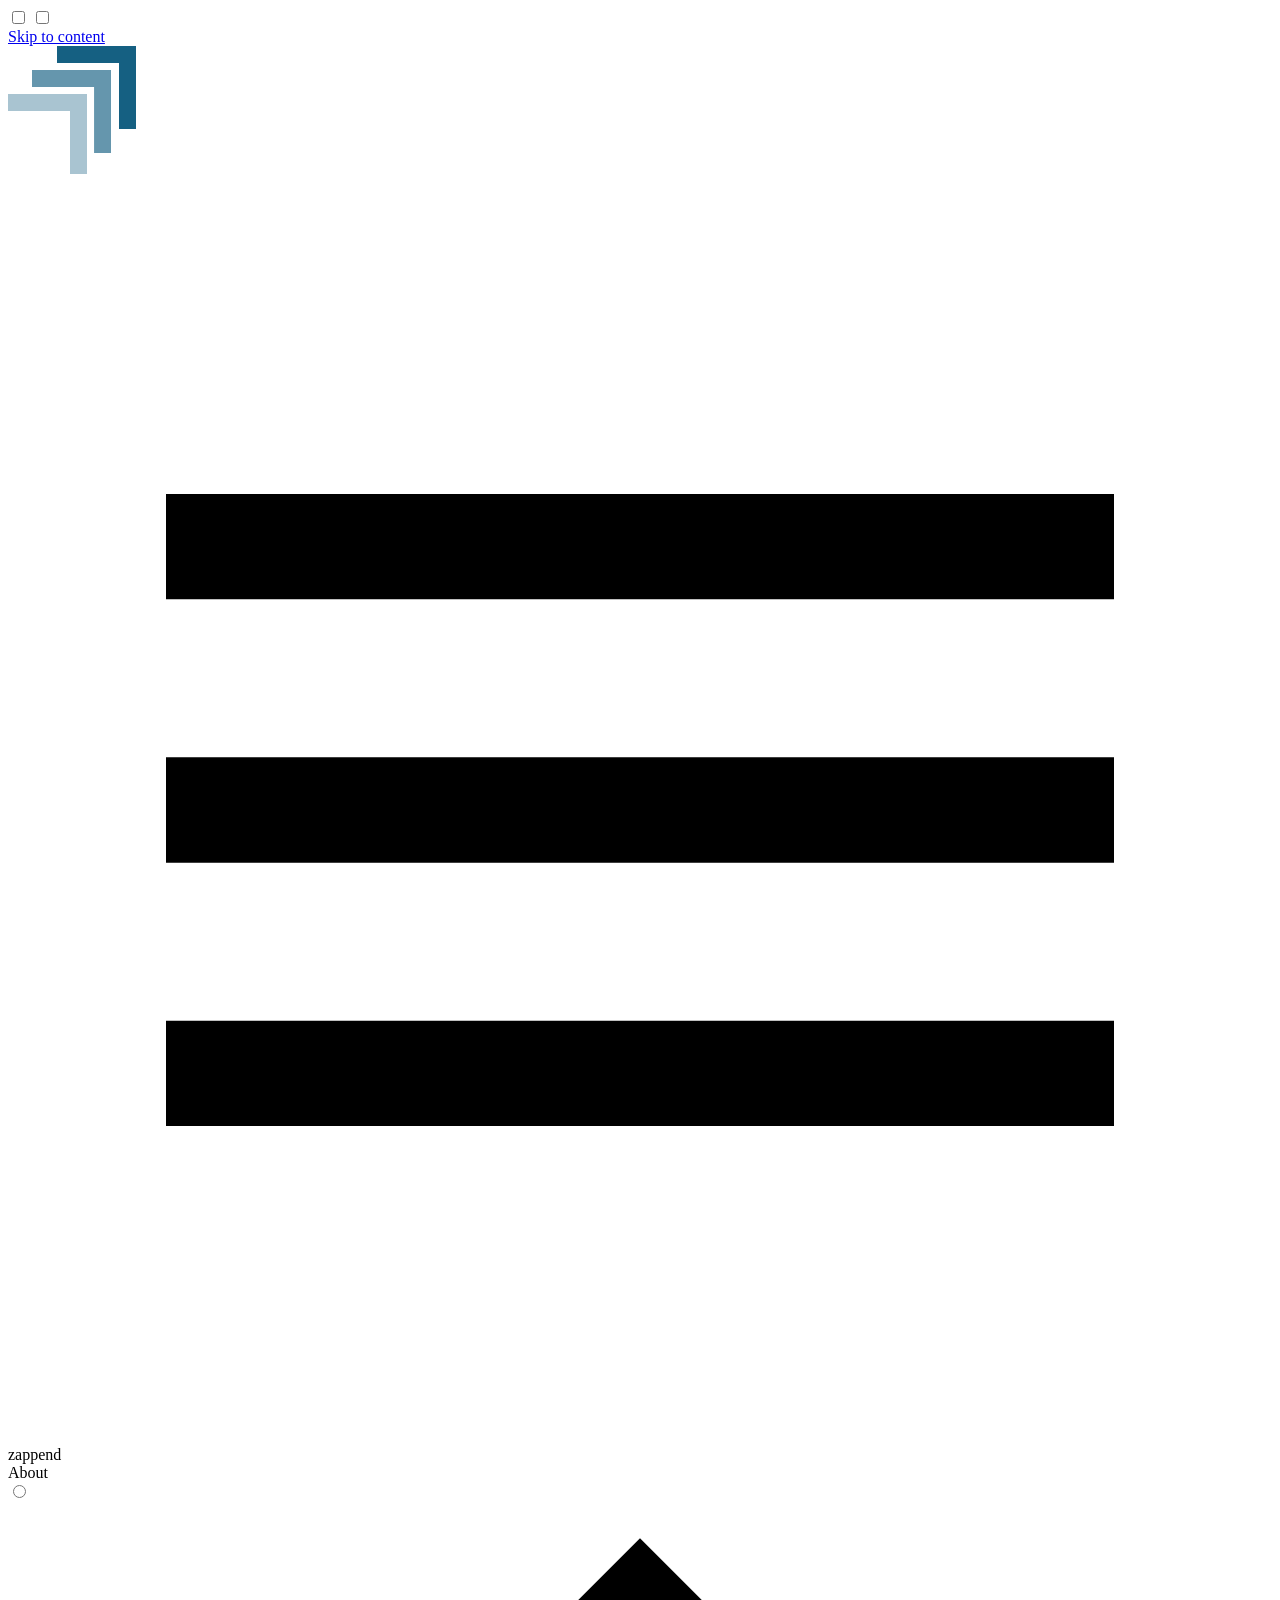
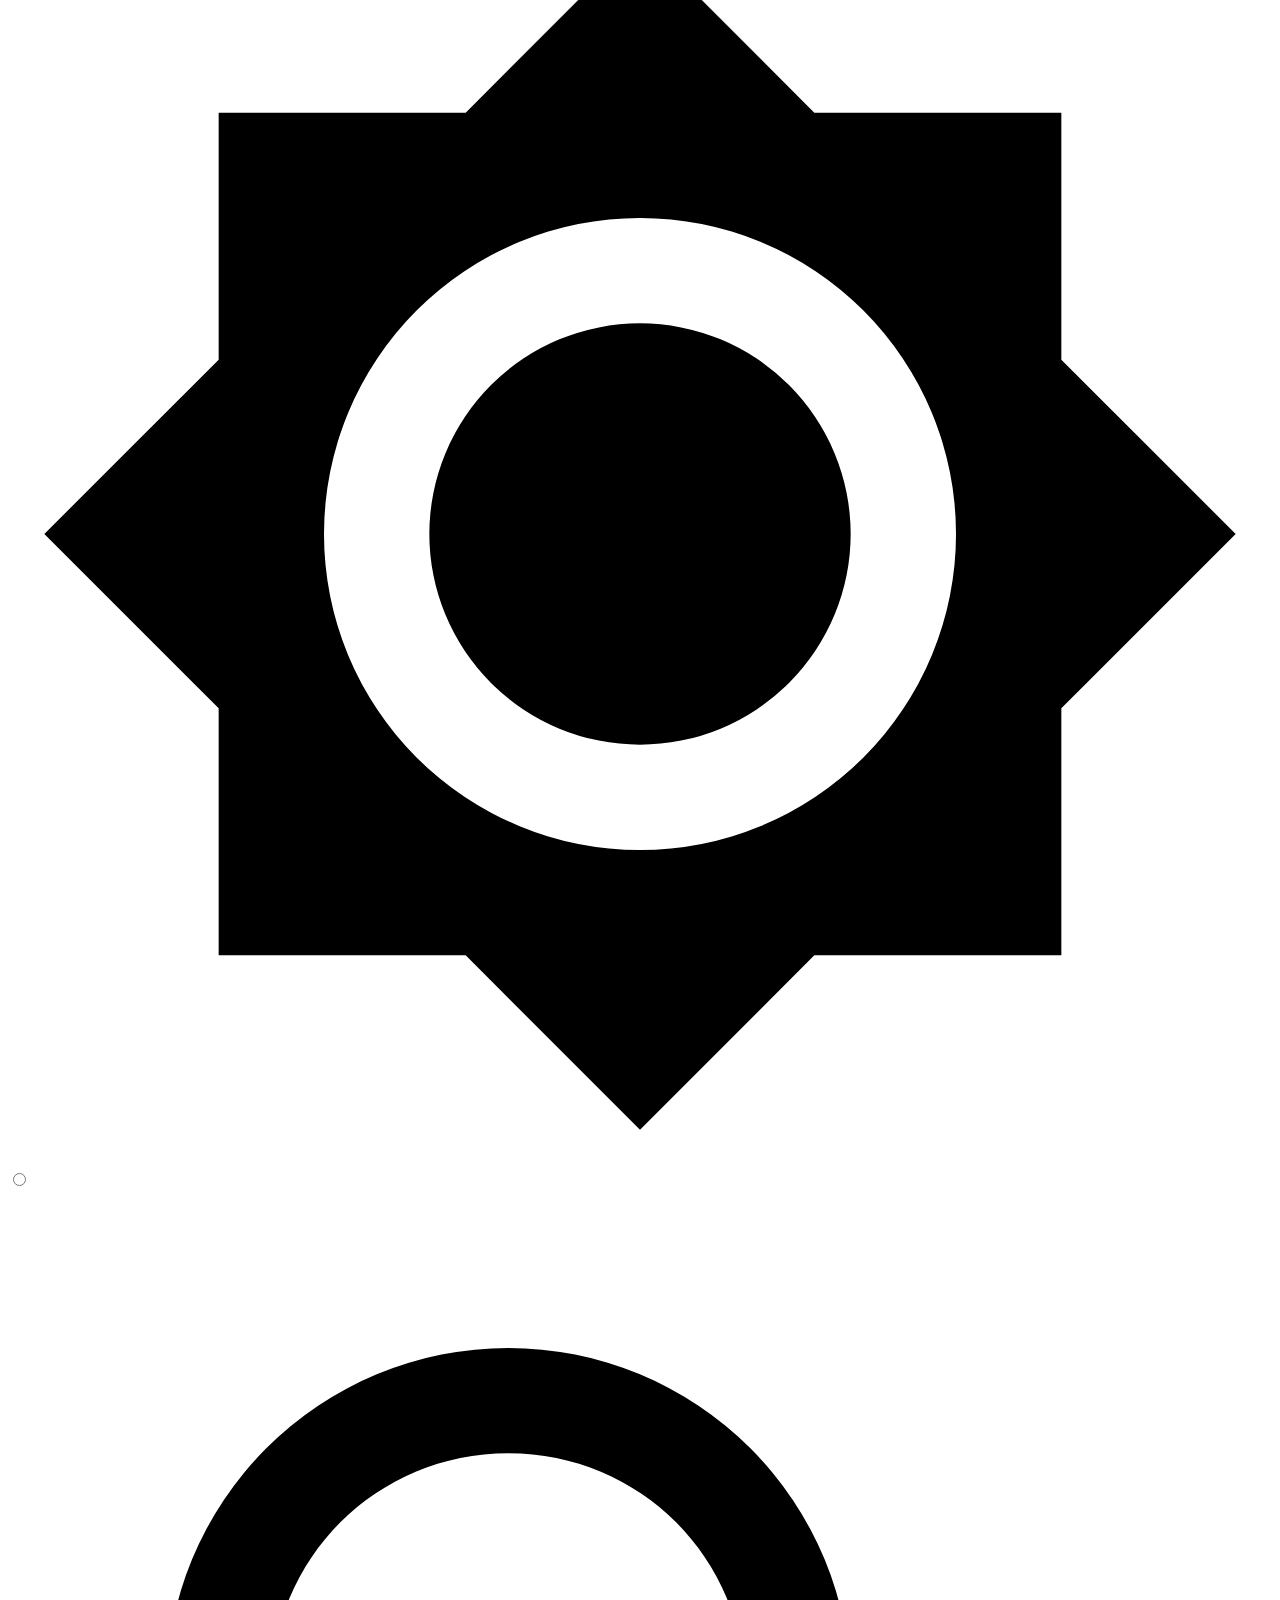
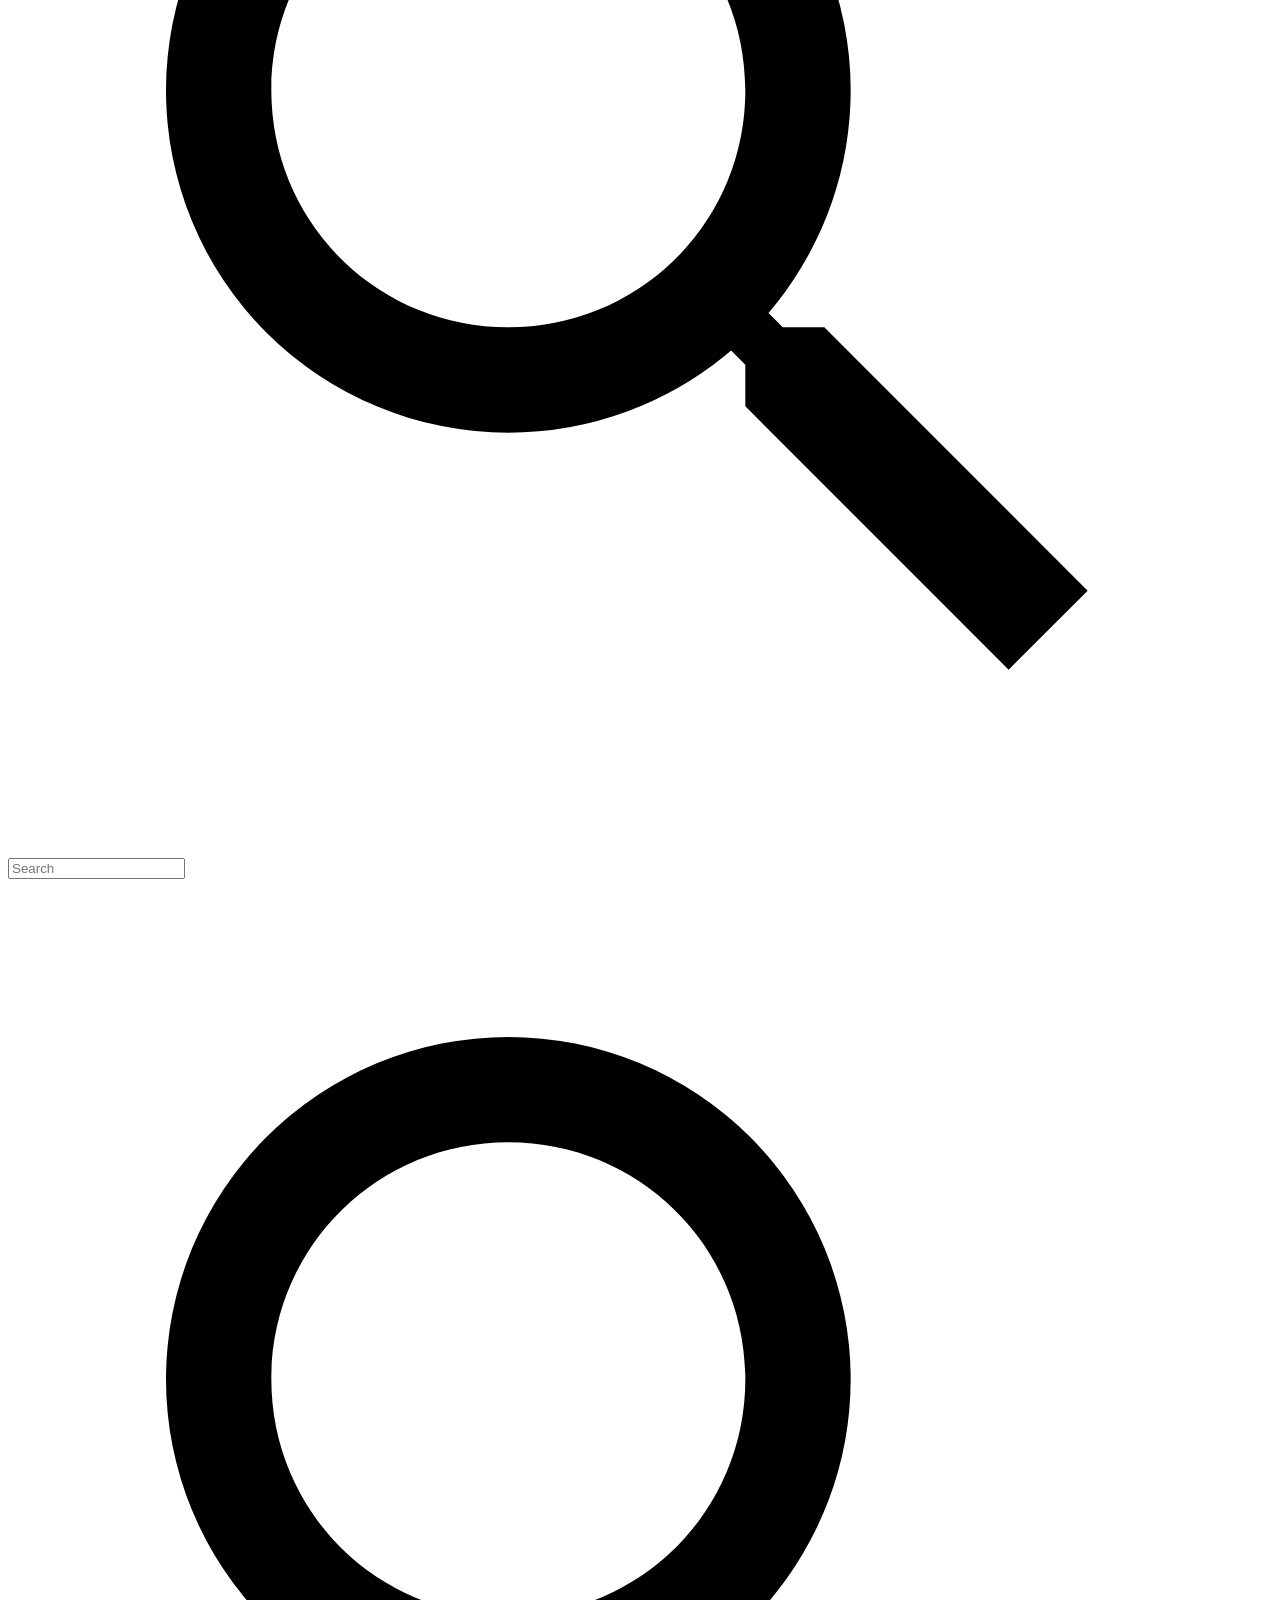
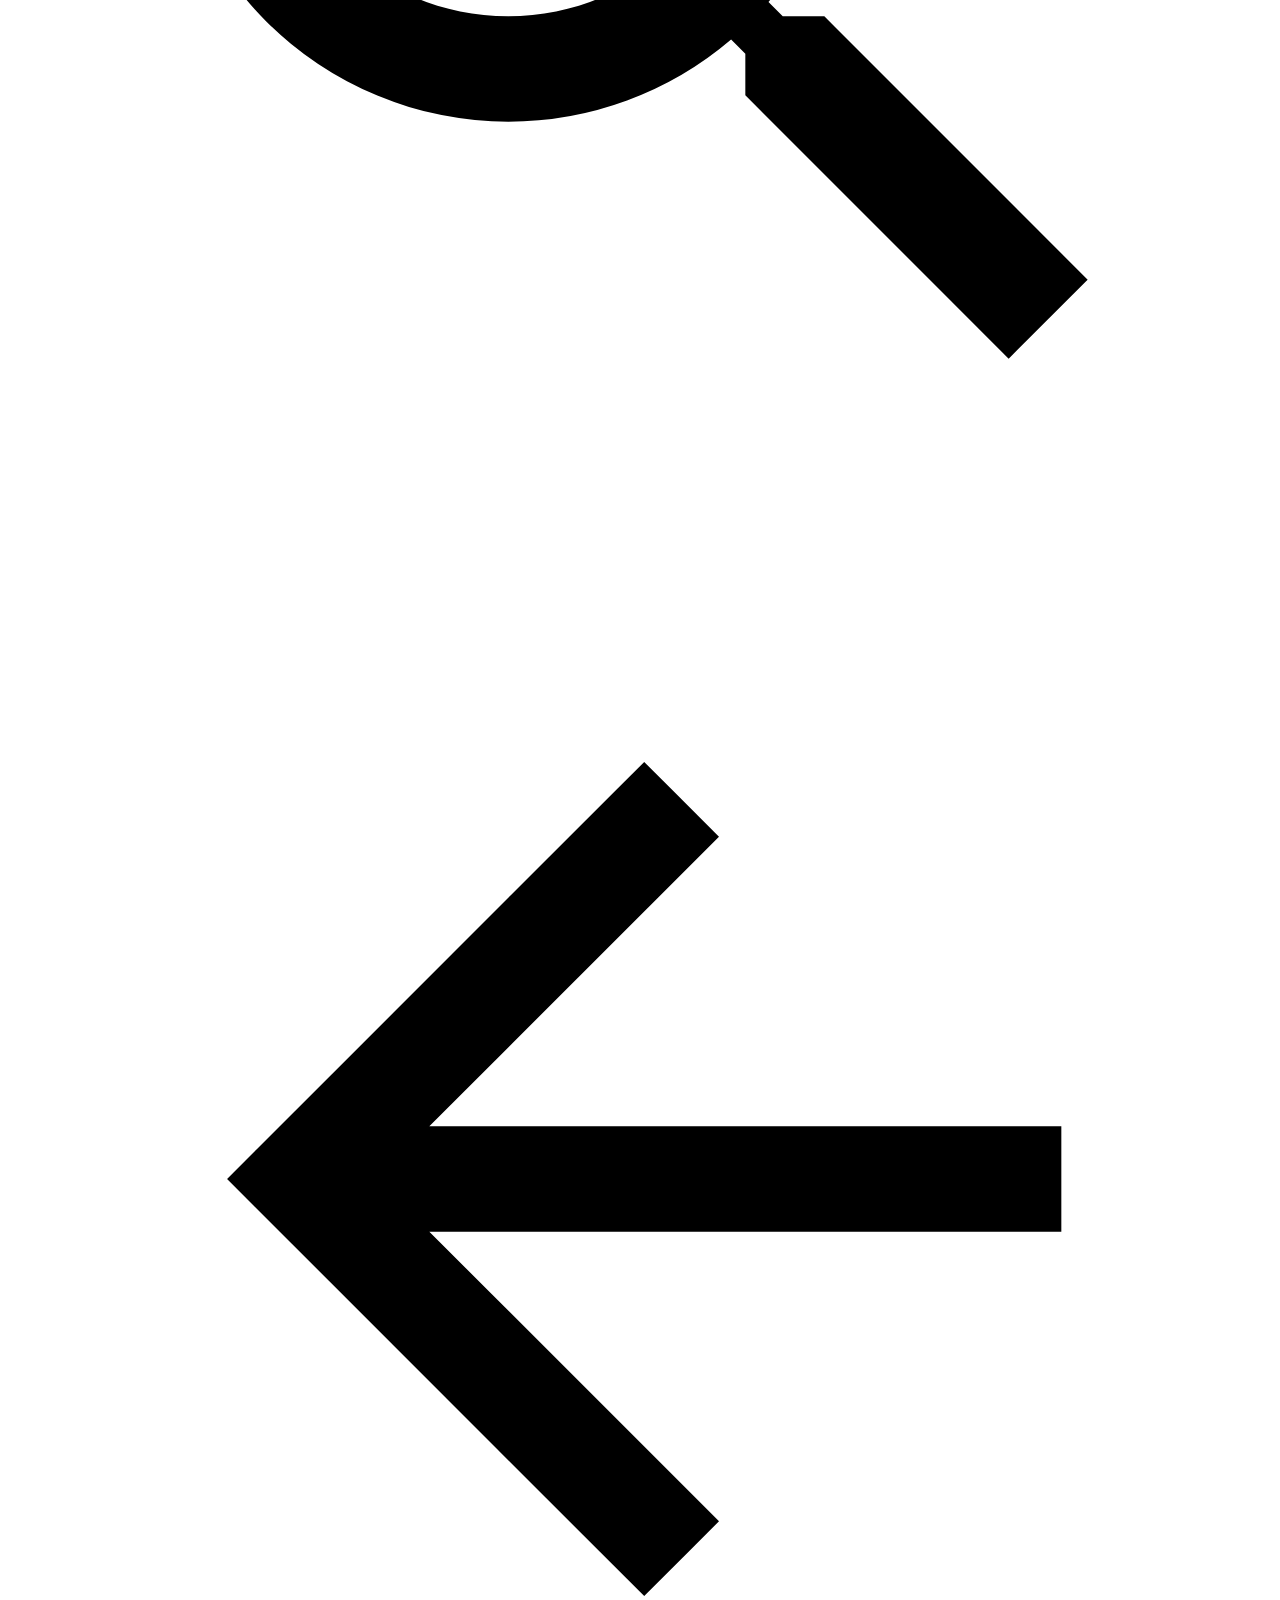
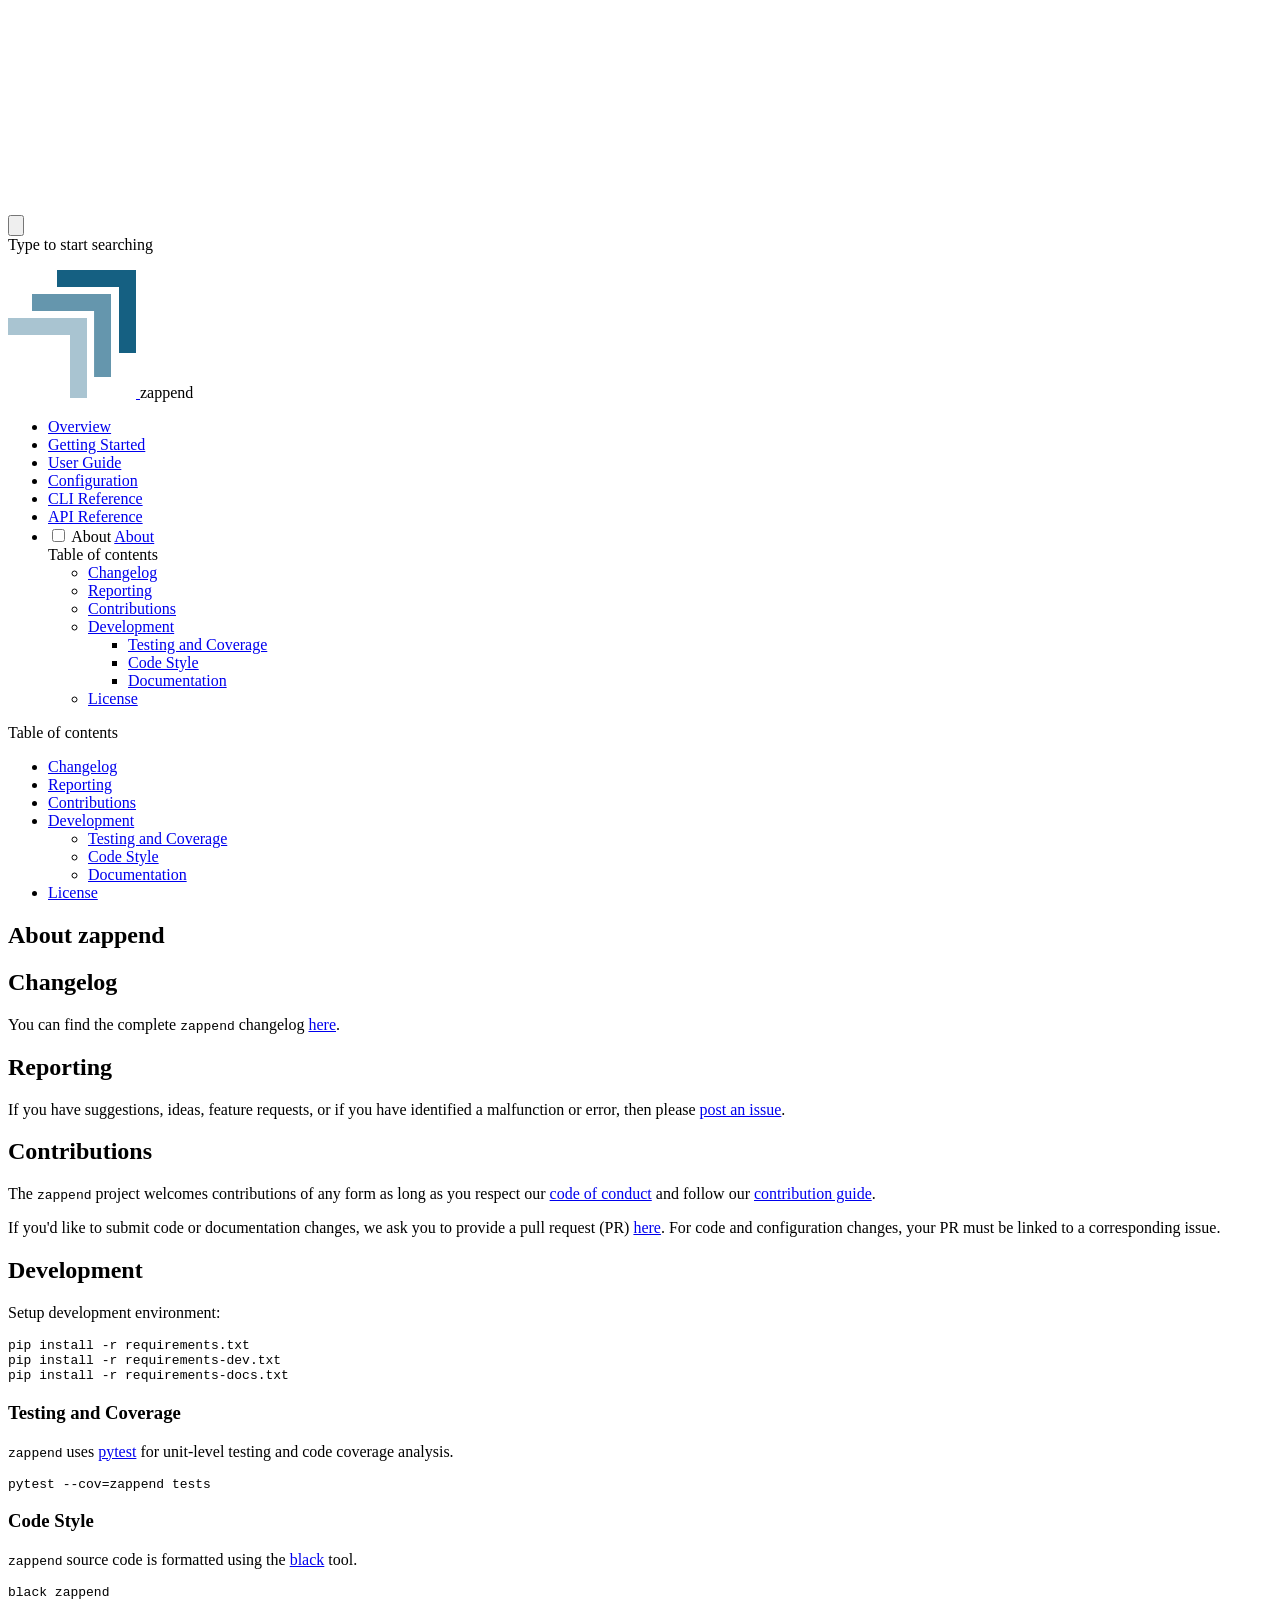
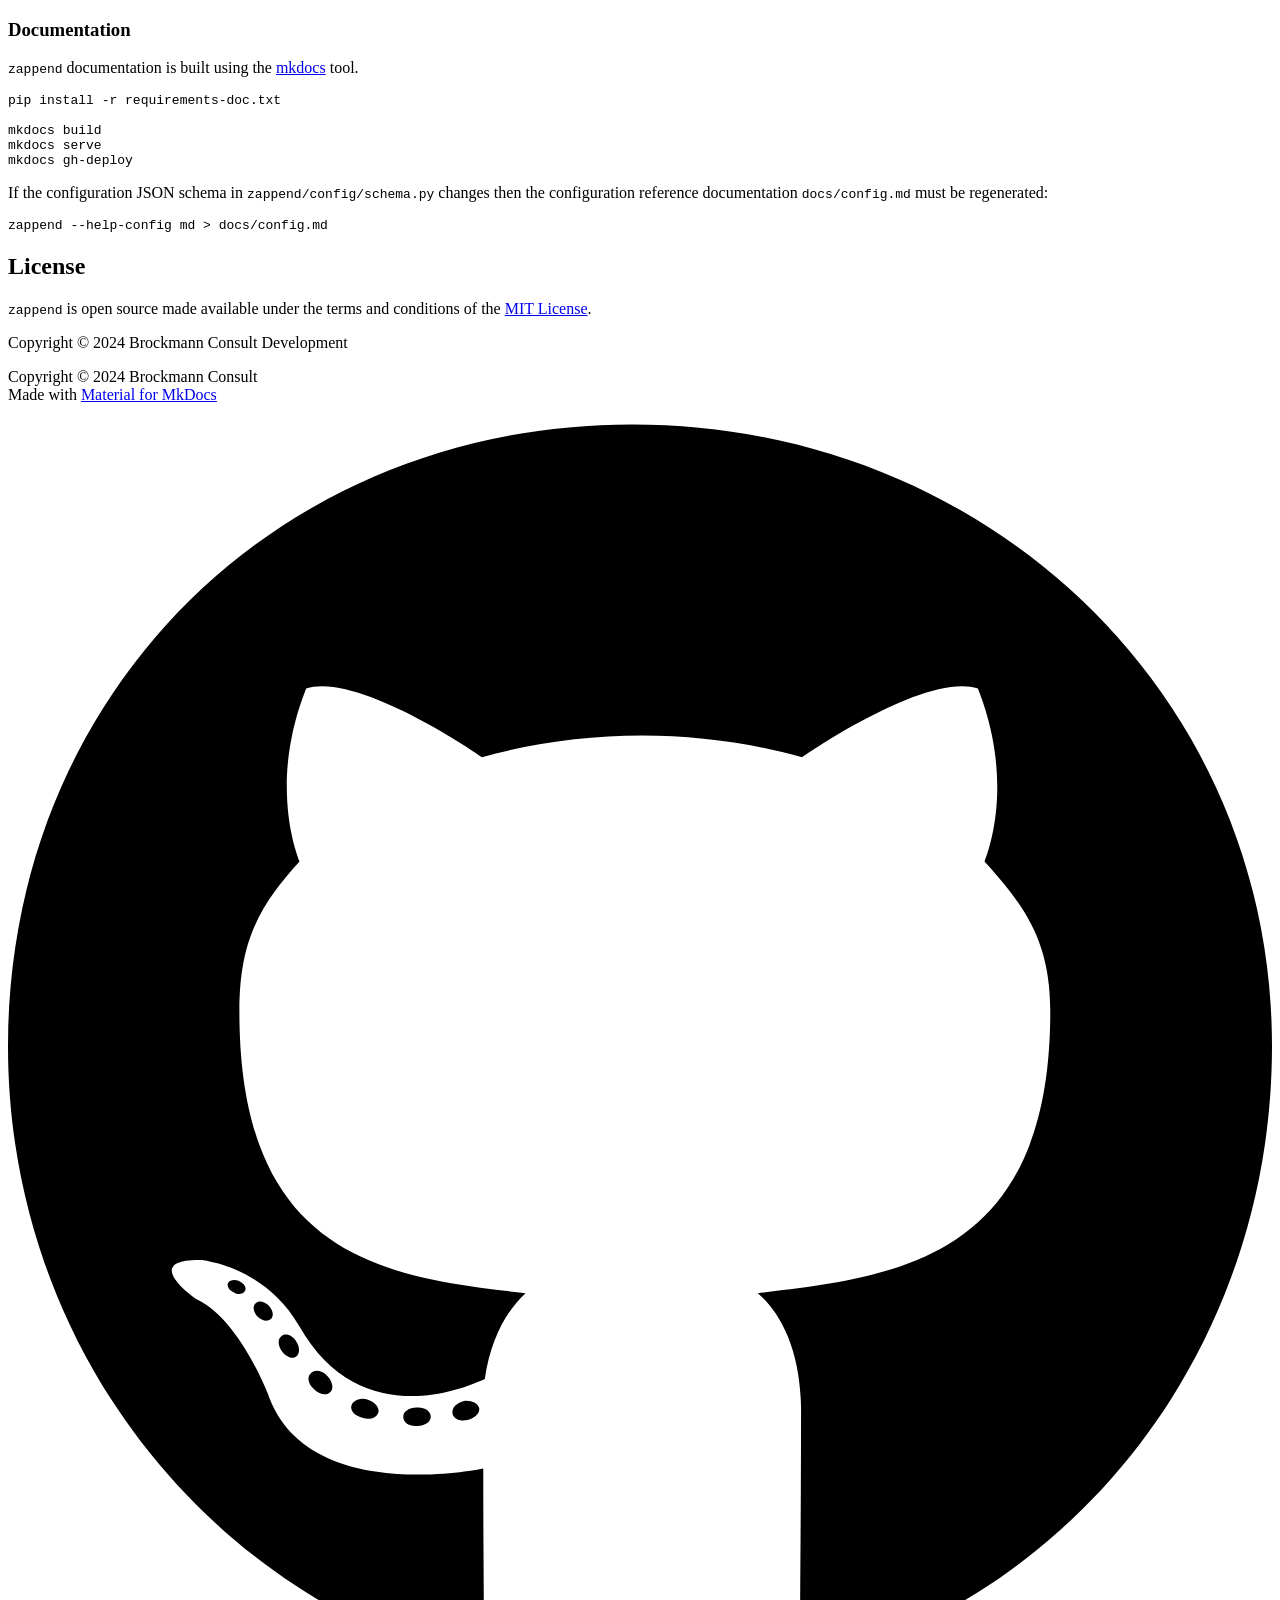
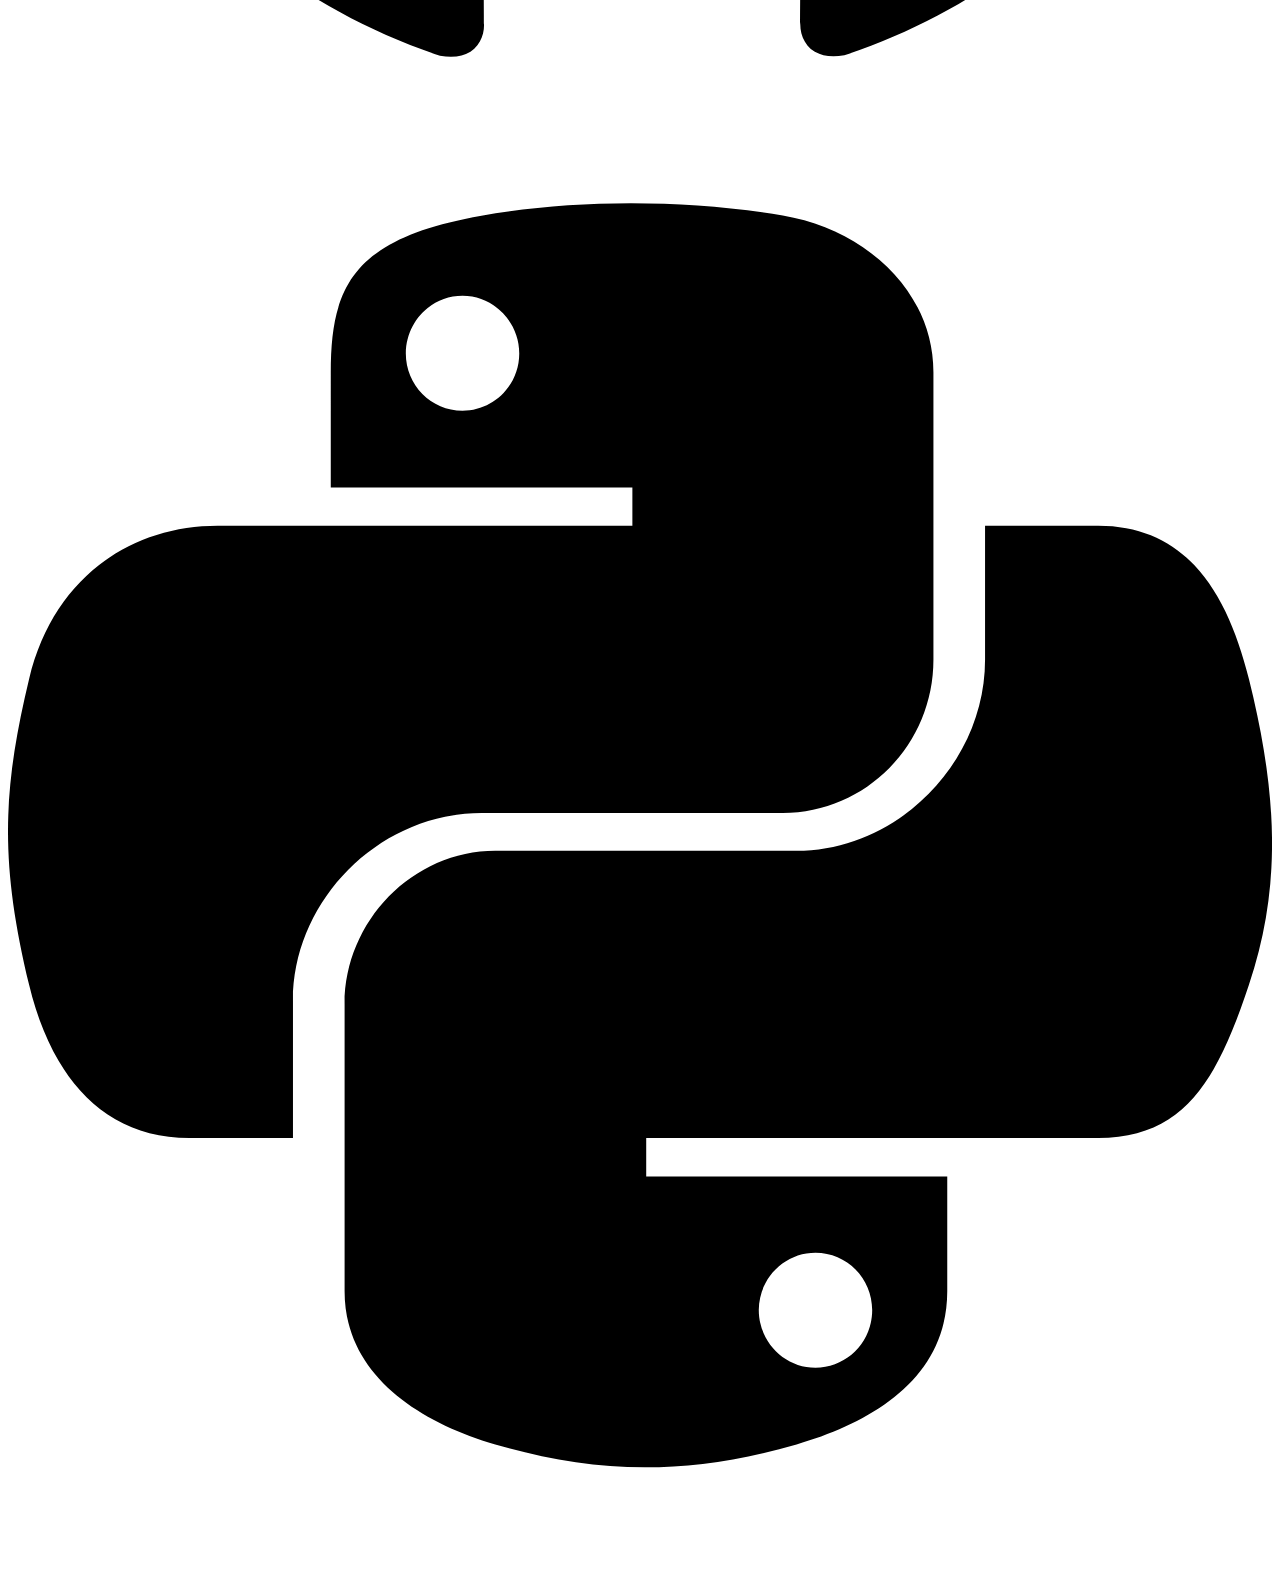
==== commit bf9c8f66: "Deployed c334ad7 with MkDocs version: 1.5.3" ====
--- a/about/index.html
+++ b/about/index.html
@@ -14,7 +14,7 @@
       
       
       <link rel="icon" href="../assets/logo-small.png">
-      <meta name="generator" content="mkdocs-1.5.3, mkdocs-material-9.5.3">
+      <meta name="generator" content="mkdocs-1.5.3, mkdocs-material-9.5.5">
     
     
       
@@ -722,10 +722,10 @@
     </div>
     
     
-    <script id="__config" type="application/json">{"base": "..", "features": [], "search": "../assets/javascripts/workers/search.f886a092.min.js", "translations": {"clipboard.copied": "Copied to clipboard", "clipboard.copy": "Copy to clipboard", "search.result.more.one": "1 more on this page", "search.result.more.other": "# more on this page", "search.result.none": "No matching documents", "search.result.one": "1 matching document", "search.result.other": "# matching documents", "search.result.placeholder": "Type to start searching", "search.result.term.missing": "Missing", "select.version": "Select version"}}</script>
-    
-    
-      <script src="../assets/javascripts/bundle.d7c377c4.min.js"></script>
+    <script id="__config" type="application/json">{"base": "..", "features": [], "search": "../assets/javascripts/workers/search.b8dbb3d2.min.js", "translations": {"clipboard.copied": "Copied to clipboard", "clipboard.copy": "Copy to clipboard", "search.result.more.one": "1 more on this page", "search.result.more.other": "# more on this page", "search.result.none": "No matching documents", "search.result.one": "1 matching document", "search.result.other": "# matching documents", "search.result.placeholder": "Type to start searching", "search.result.term.missing": "Missing", "select.version": "Select version"}}</script>
+    
+    
+      <script src="../assets/javascripts/bundle.c18c5fb9.min.js"></script>
       
     
   </body>
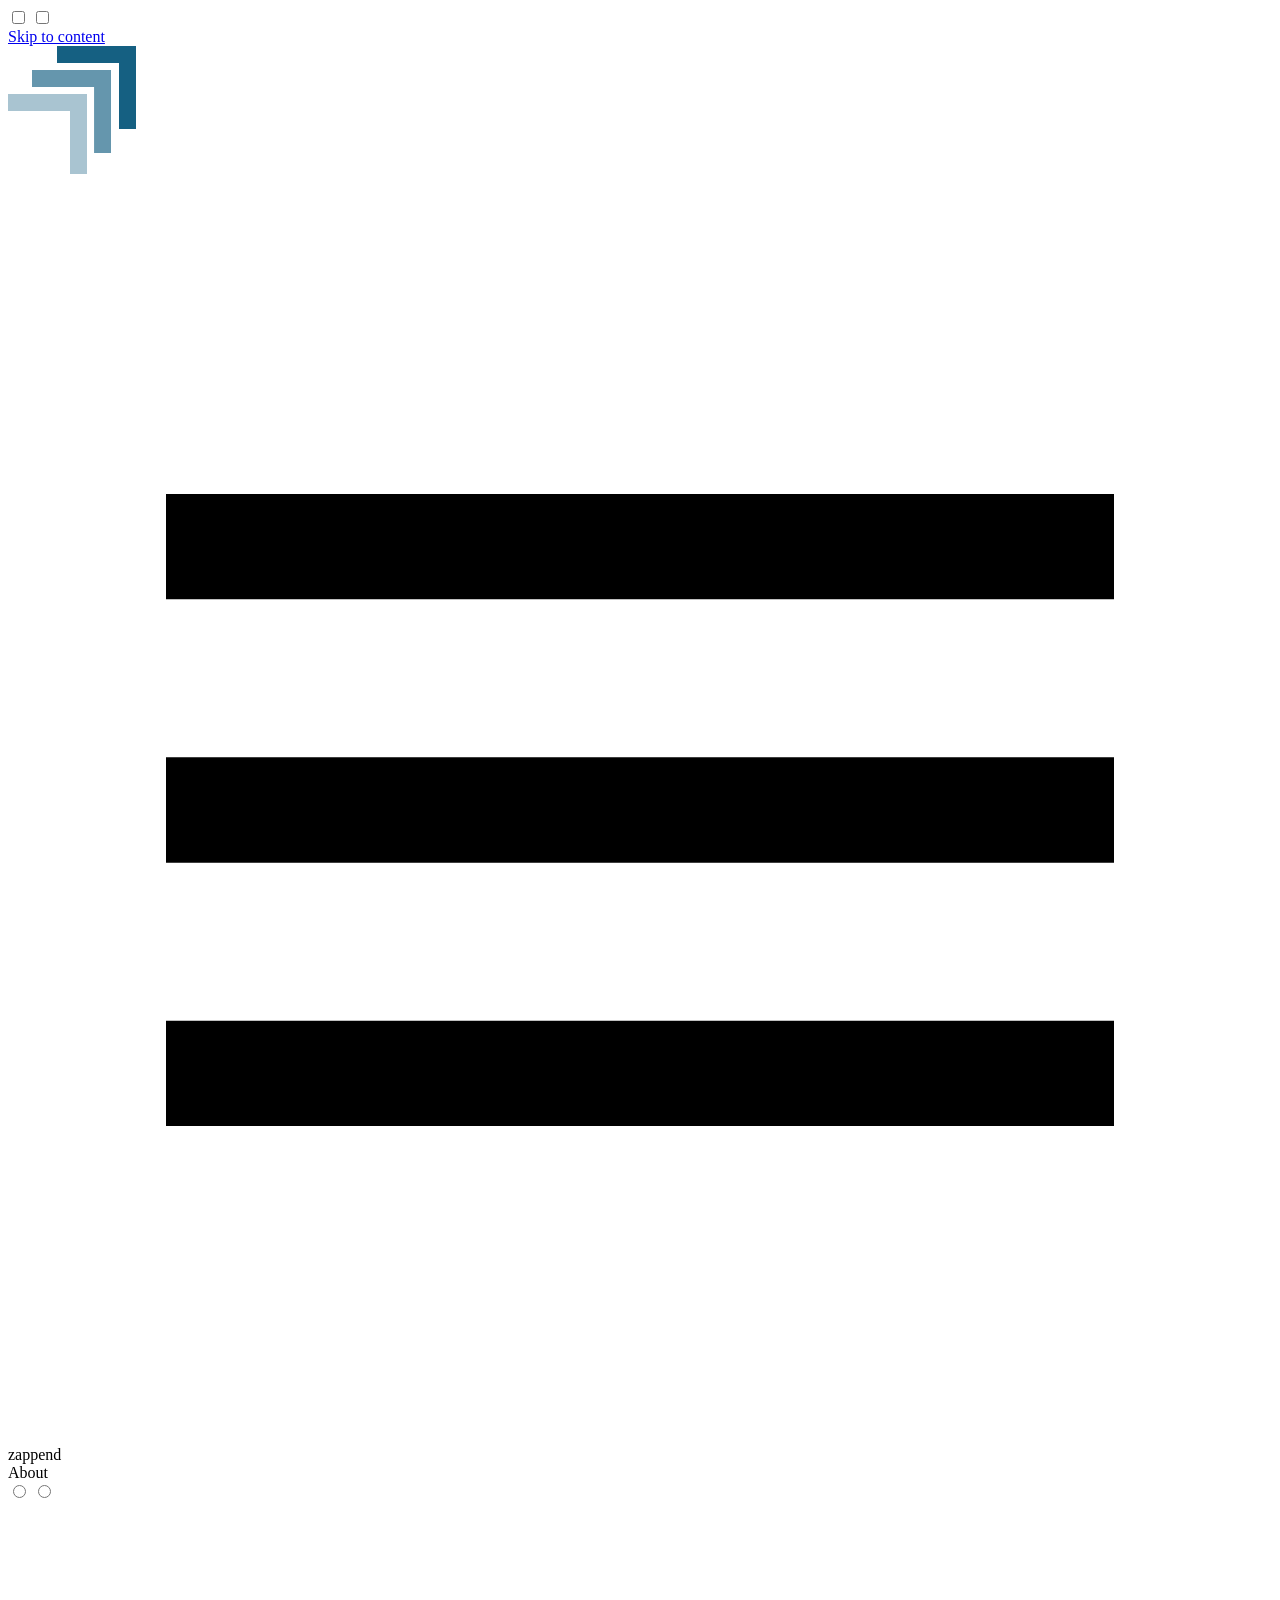
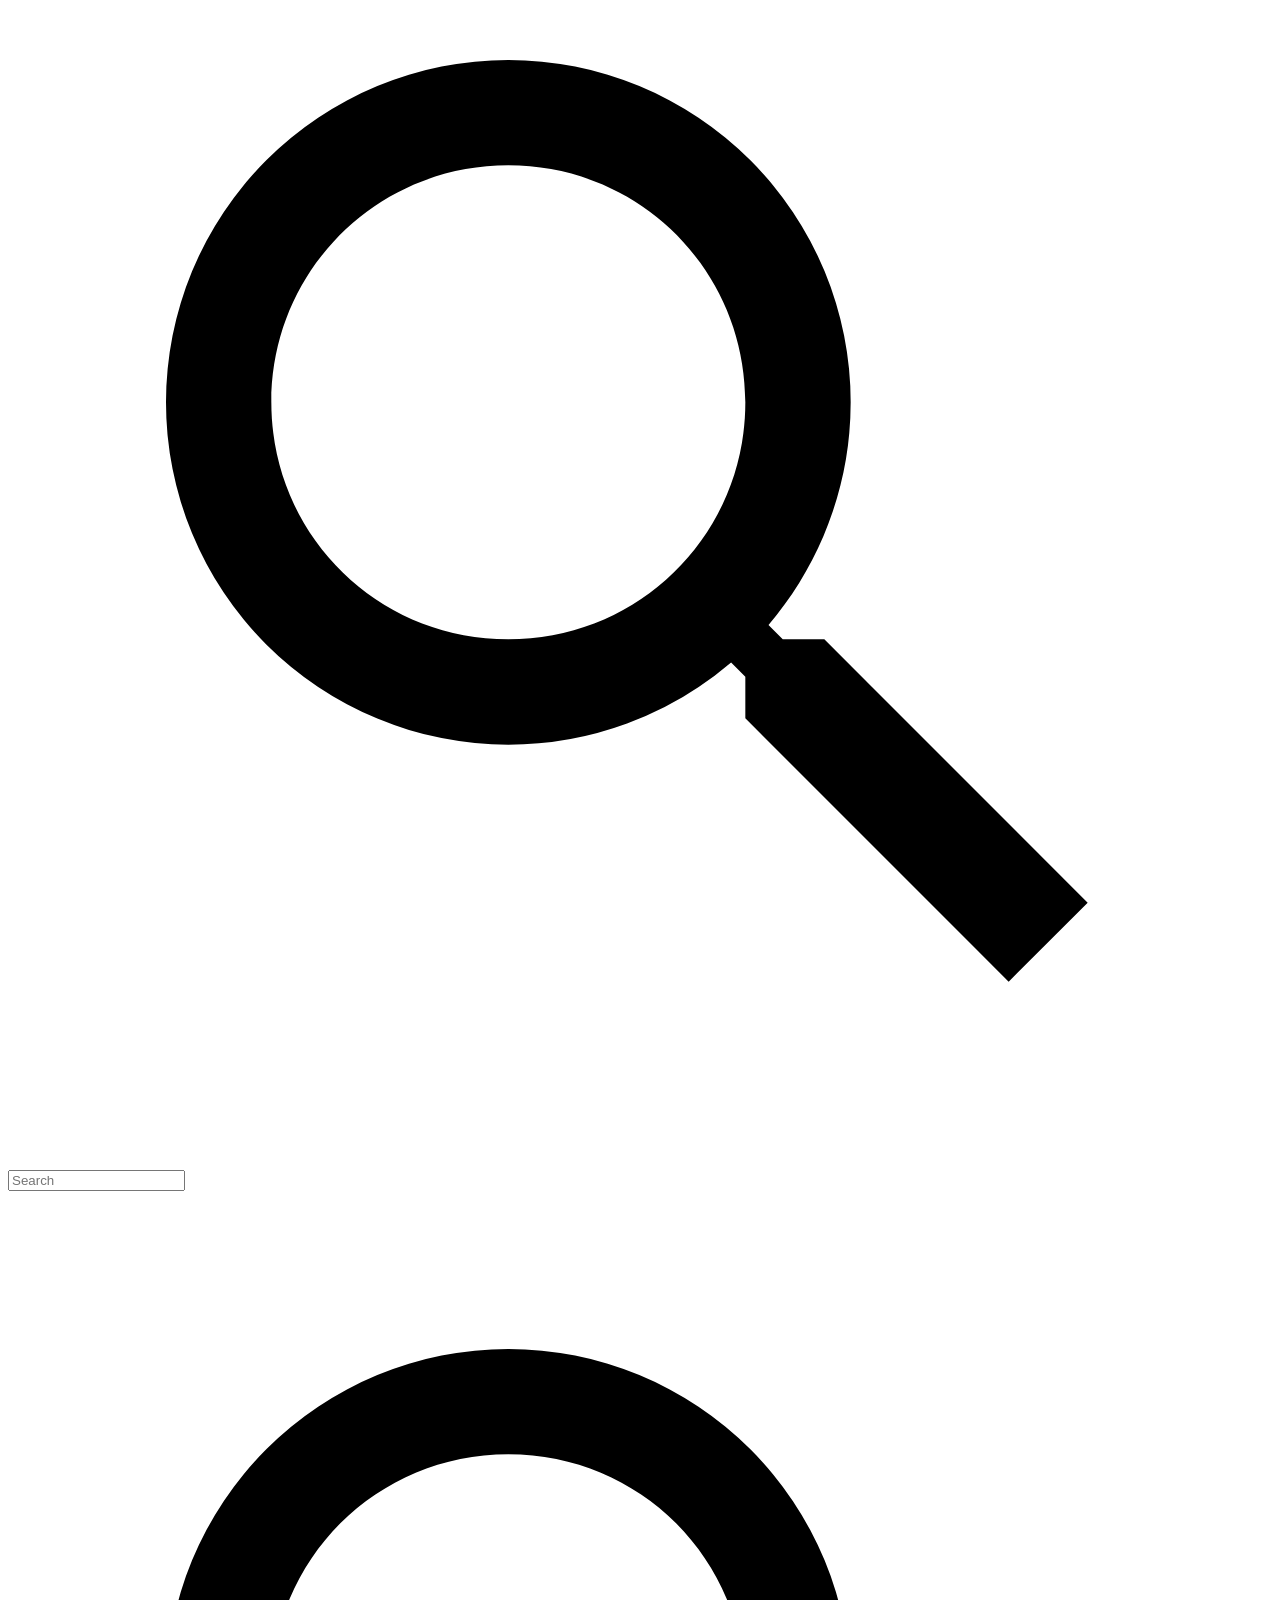
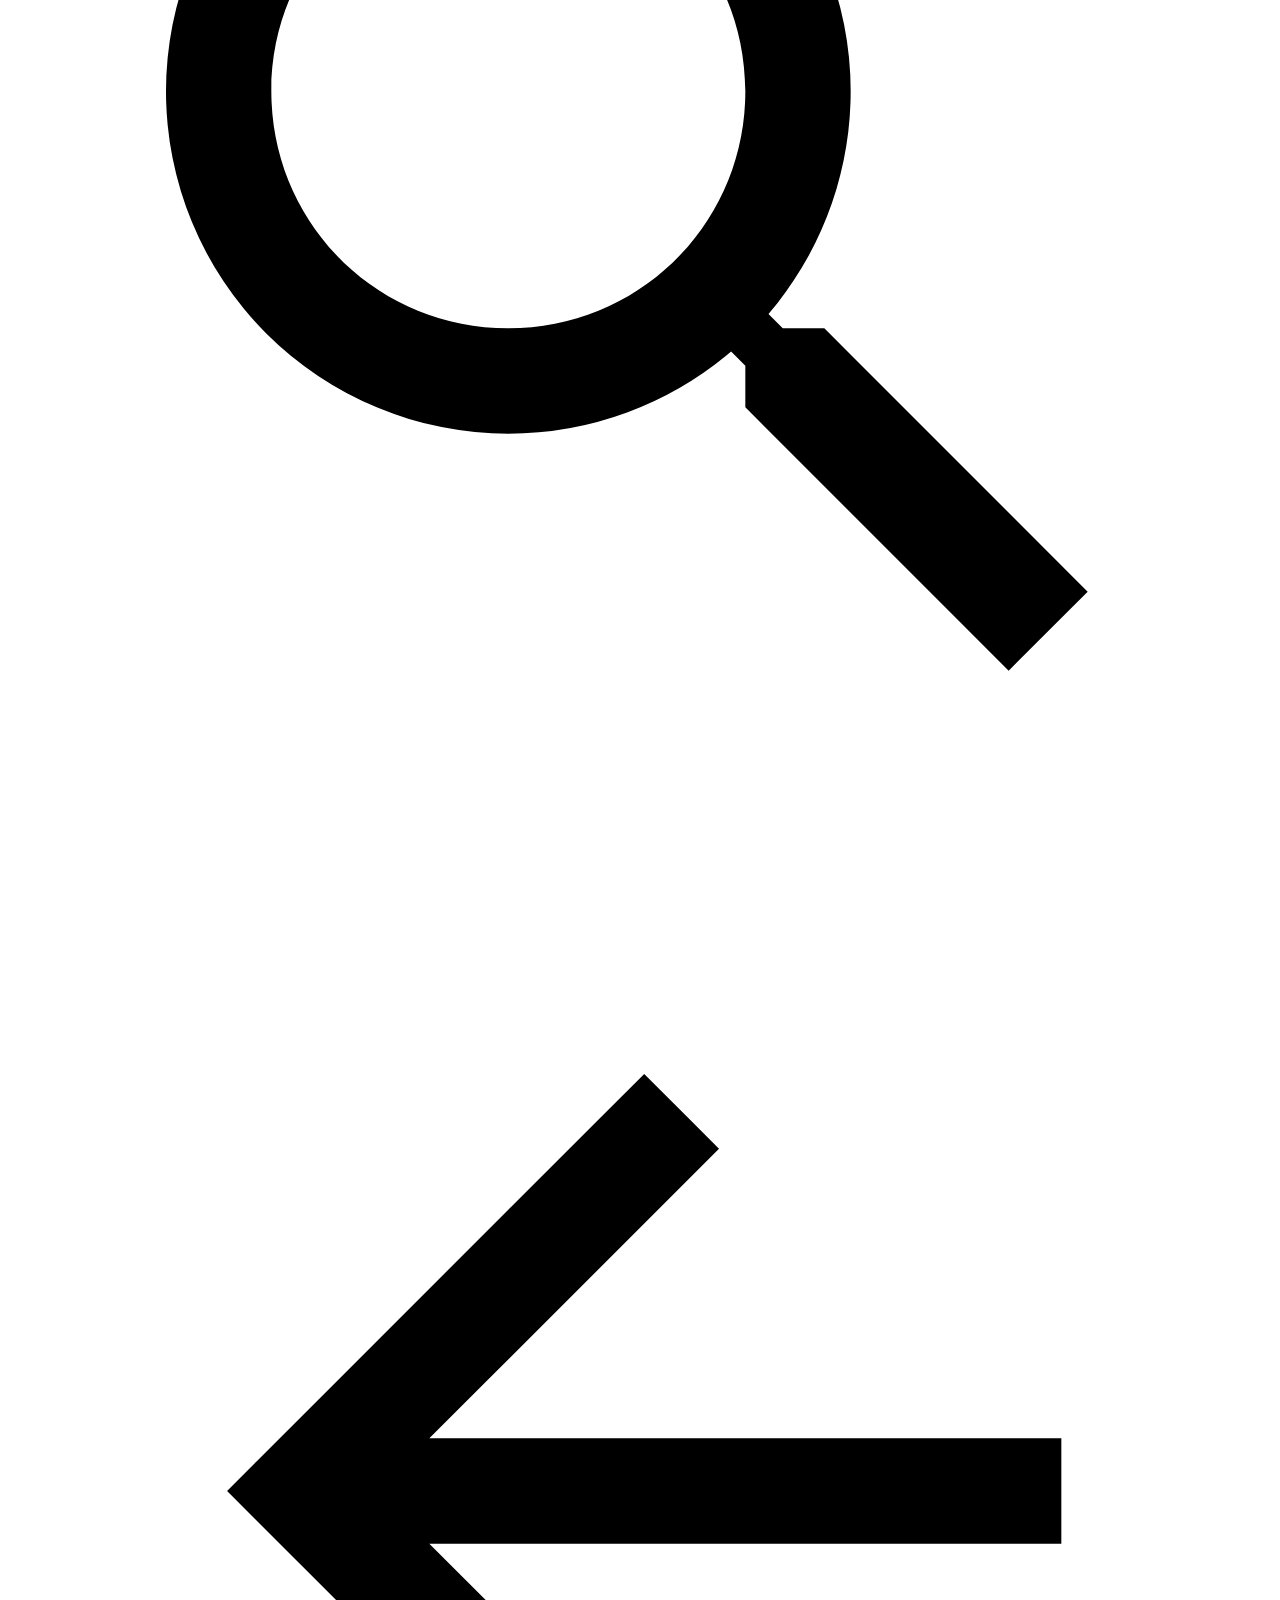
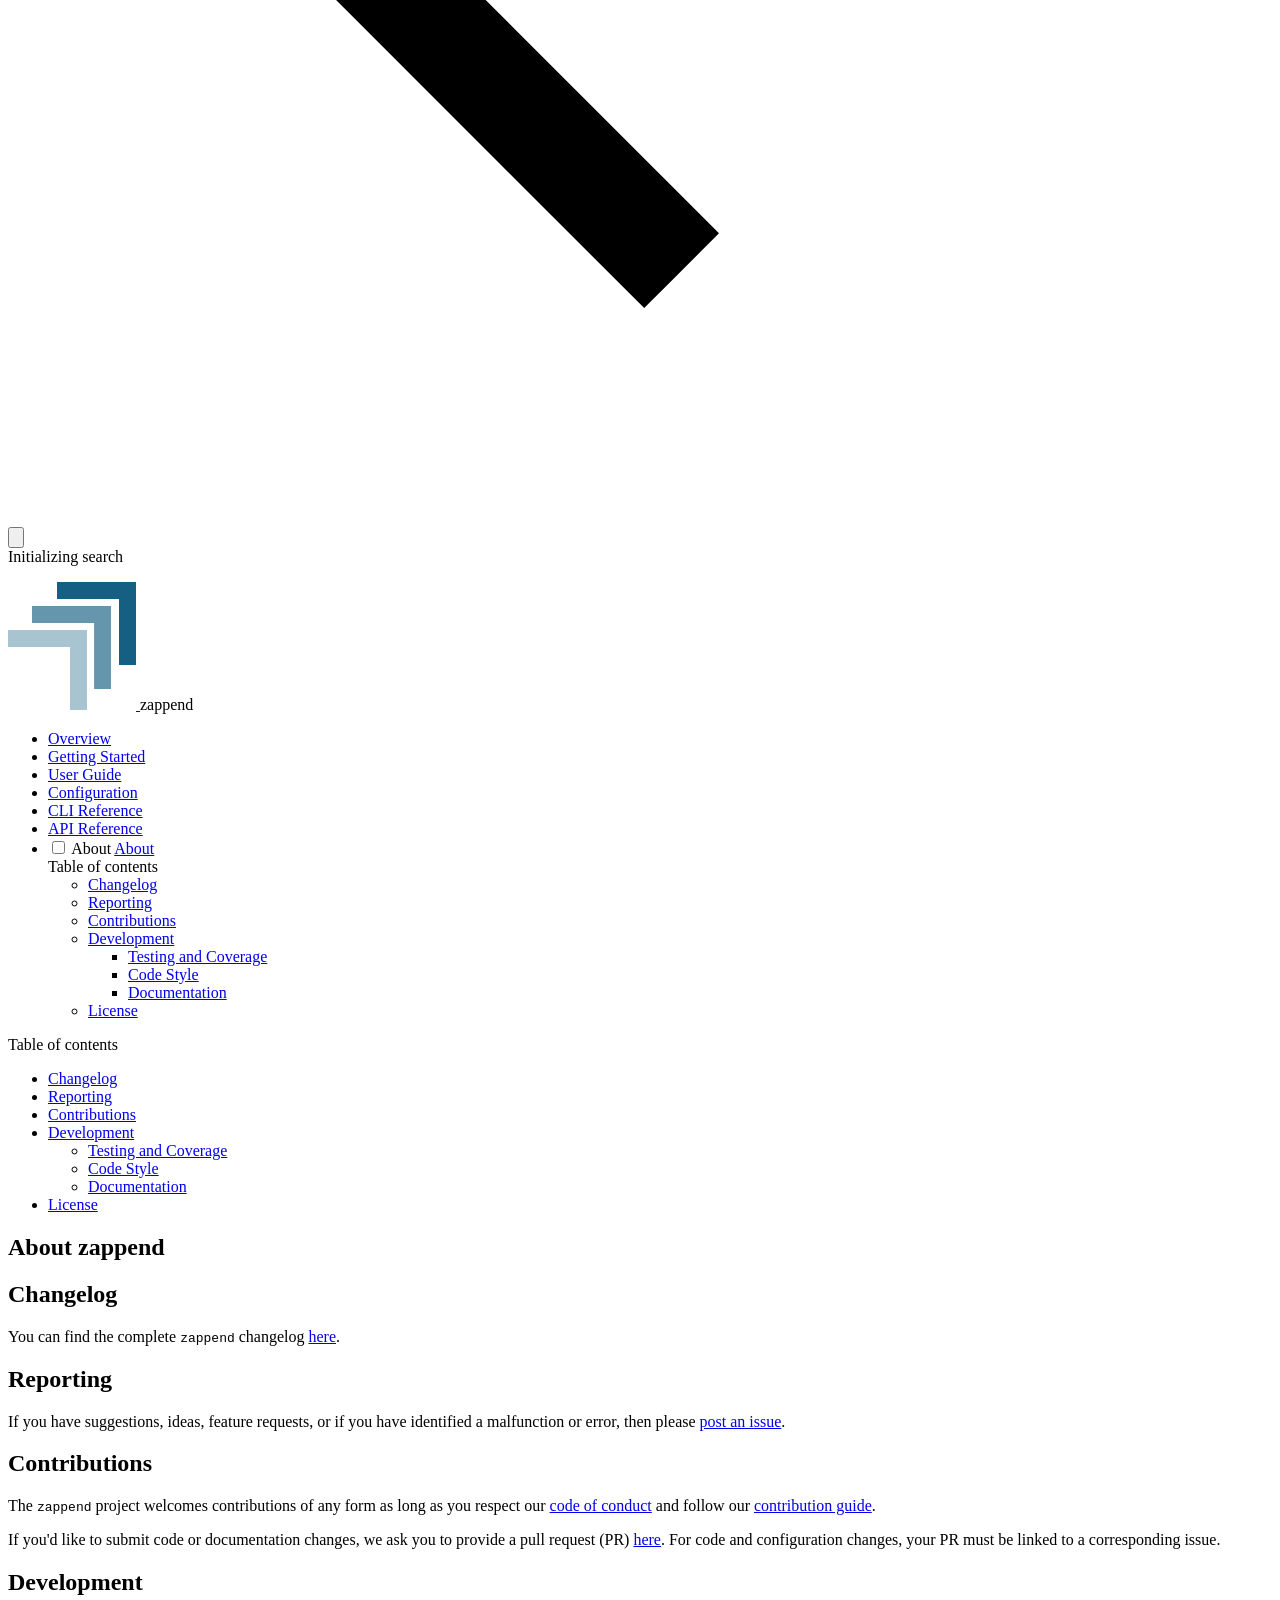
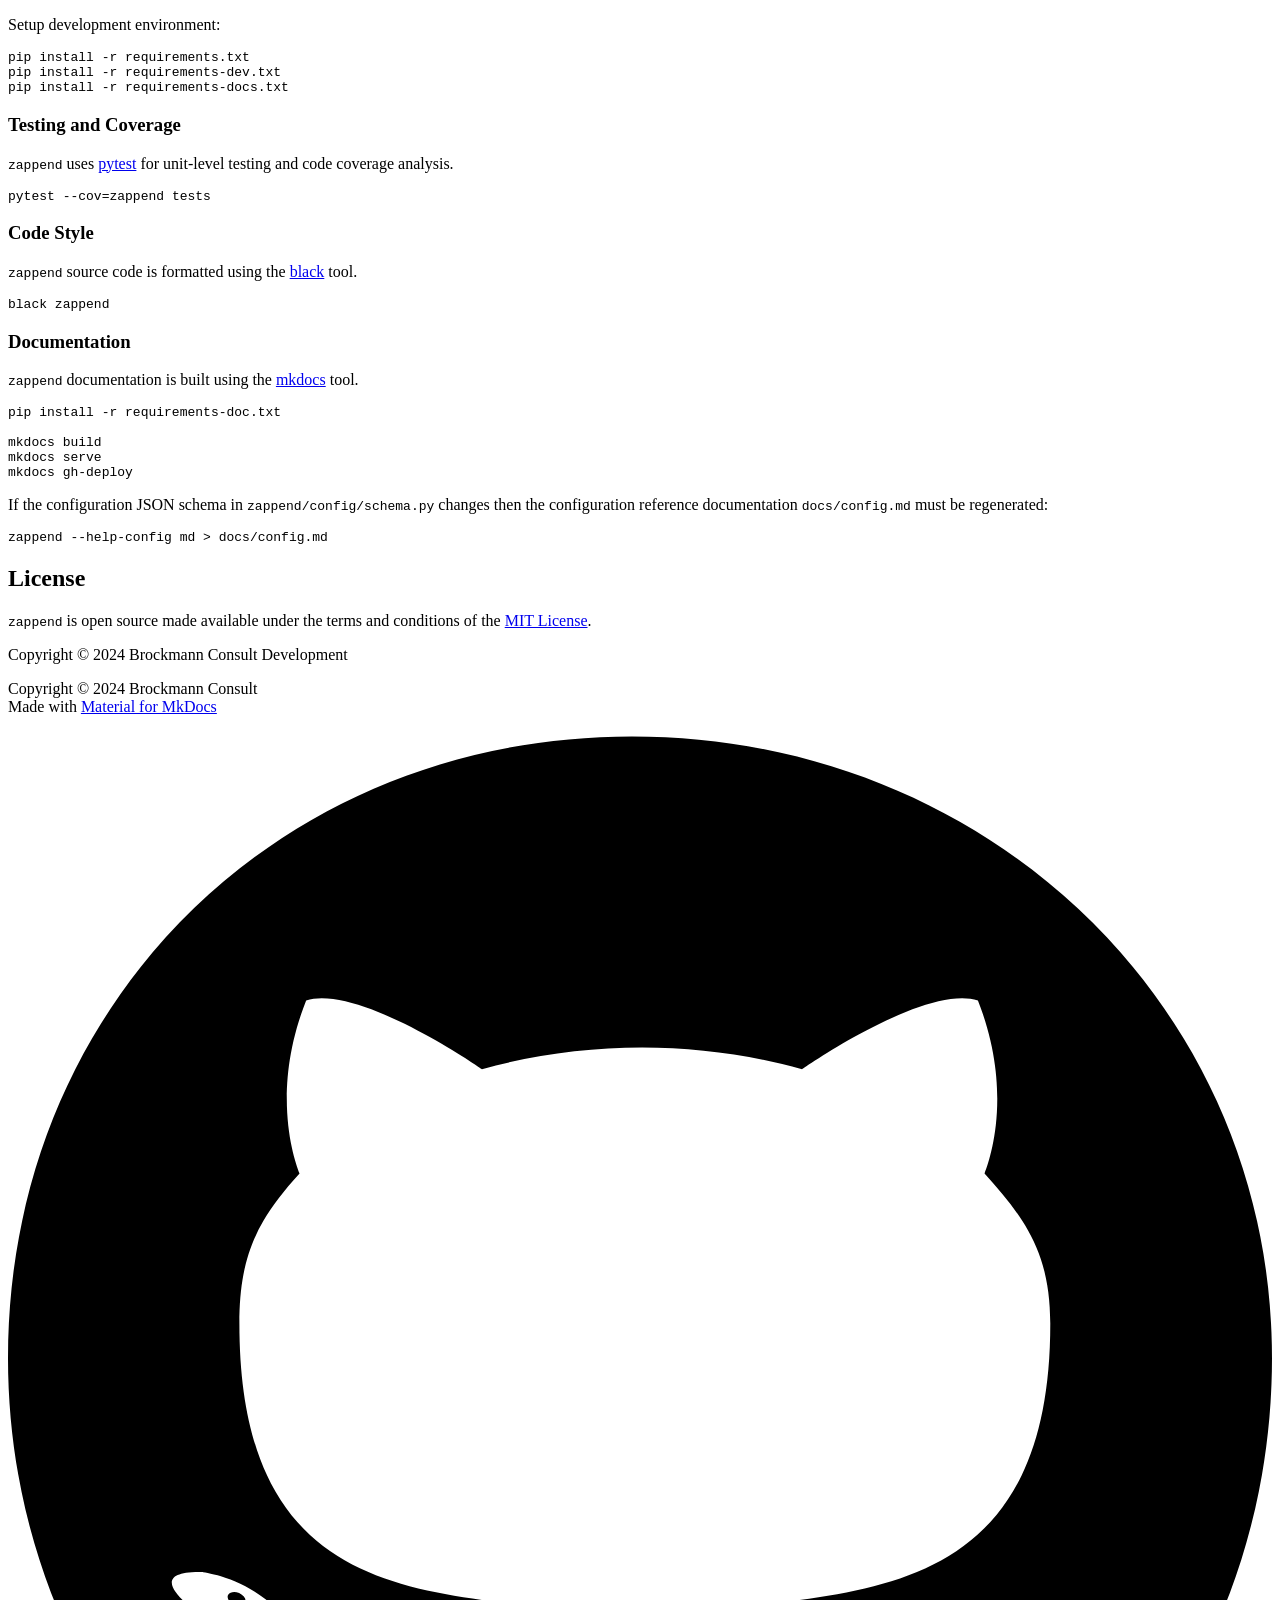
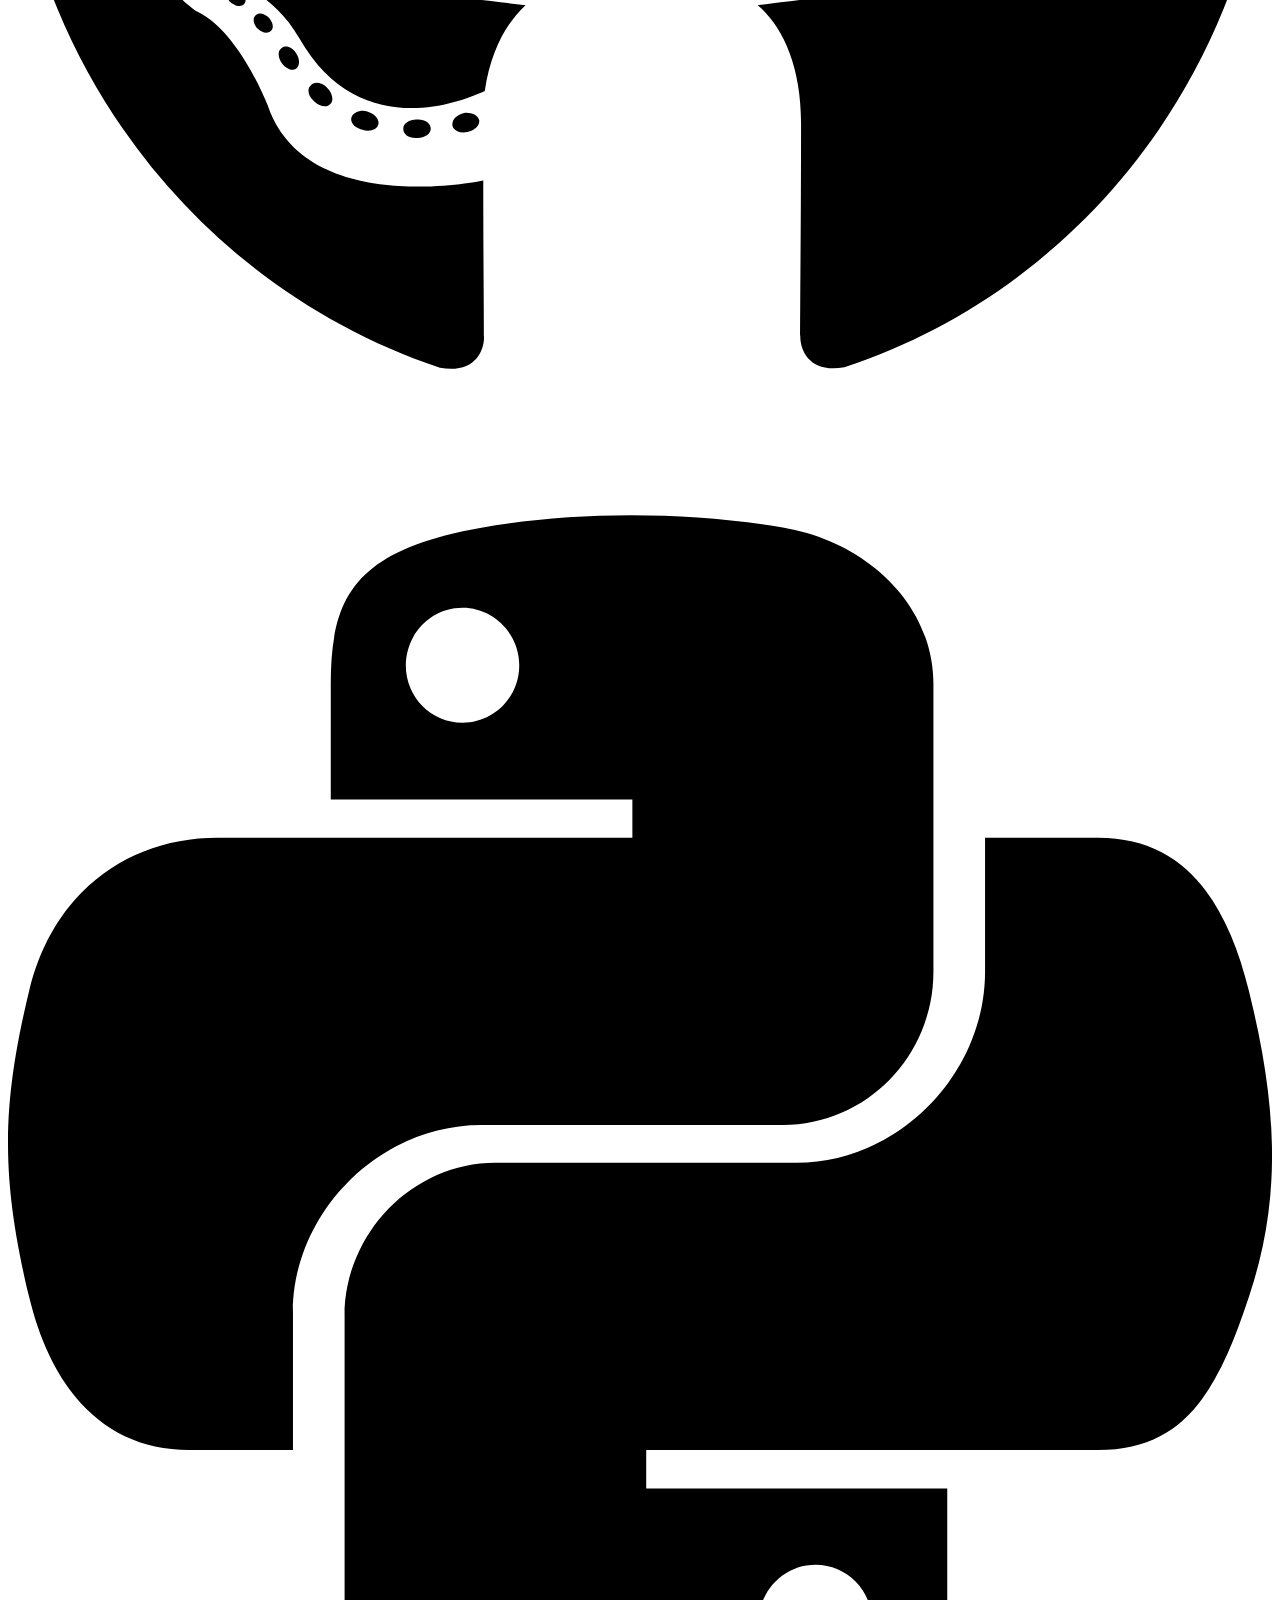
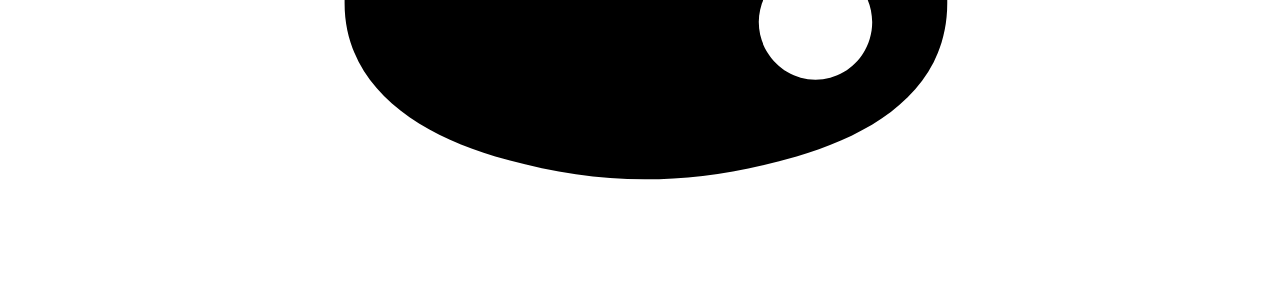
==== commit 92108442: "Deployed e4e6163 with MkDocs version: 1.5.3" ====
--- a/about/index.html
+++ b/about/index.html
@@ -14,7 +14,7 @@
       
       
       <link rel="icon" href="../assets/logo-small.png">
-      <meta name="generator" content="mkdocs-1.5.3, mkdocs-material-9.5.5">
+      <meta name="generator" content="mkdocs-1.5.3, mkdocs-material-9.5.3">
     
     
       
@@ -722,10 +722,10 @@
     </div>
     
     
-    <script id="__config" type="application/json">{"base": "..", "features": [], "search": "../assets/javascripts/workers/search.b8dbb3d2.min.js", "translations": {"clipboard.copied": "Copied to clipboard", "clipboard.copy": "Copy to clipboard", "search.result.more.one": "1 more on this page", "search.result.more.other": "# more on this page", "search.result.none": "No matching documents", "search.result.one": "1 matching document", "search.result.other": "# matching documents", "search.result.placeholder": "Type to start searching", "search.result.term.missing": "Missing", "select.version": "Select version"}}</script>
-    
-    
-      <script src="../assets/javascripts/bundle.c18c5fb9.min.js"></script>
+    <script id="__config" type="application/json">{"base": "..", "features": [], "search": "../assets/javascripts/workers/search.f886a092.min.js", "translations": {"clipboard.copied": "Copied to clipboard", "clipboard.copy": "Copy to clipboard", "search.result.more.one": "1 more on this page", "search.result.more.other": "# more on this page", "search.result.none": "No matching documents", "search.result.one": "1 matching document", "search.result.other": "# matching documents", "search.result.placeholder": "Type to start searching", "search.result.term.missing": "Missing", "select.version": "Select version"}}</script>
+    
+    
+      <script src="../assets/javascripts/bundle.d7c377c4.min.js"></script>
       
     
   </body>
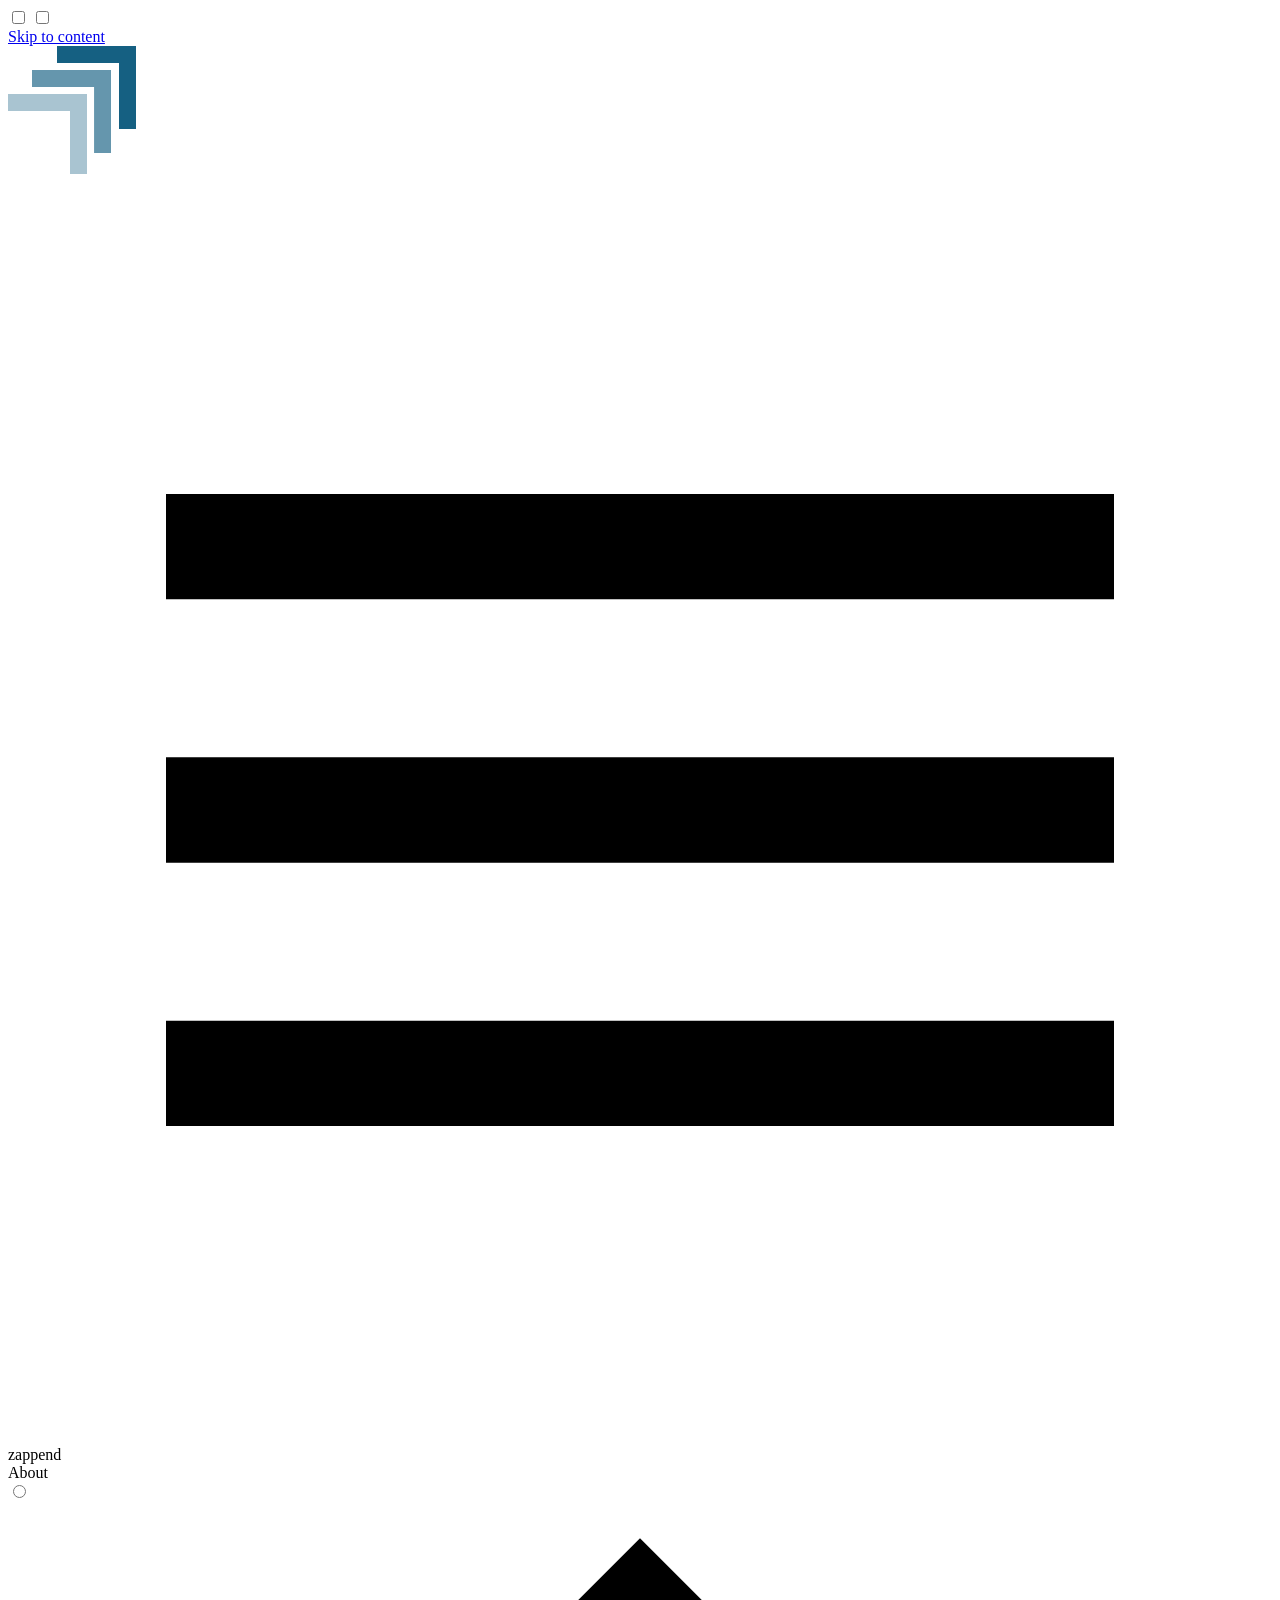
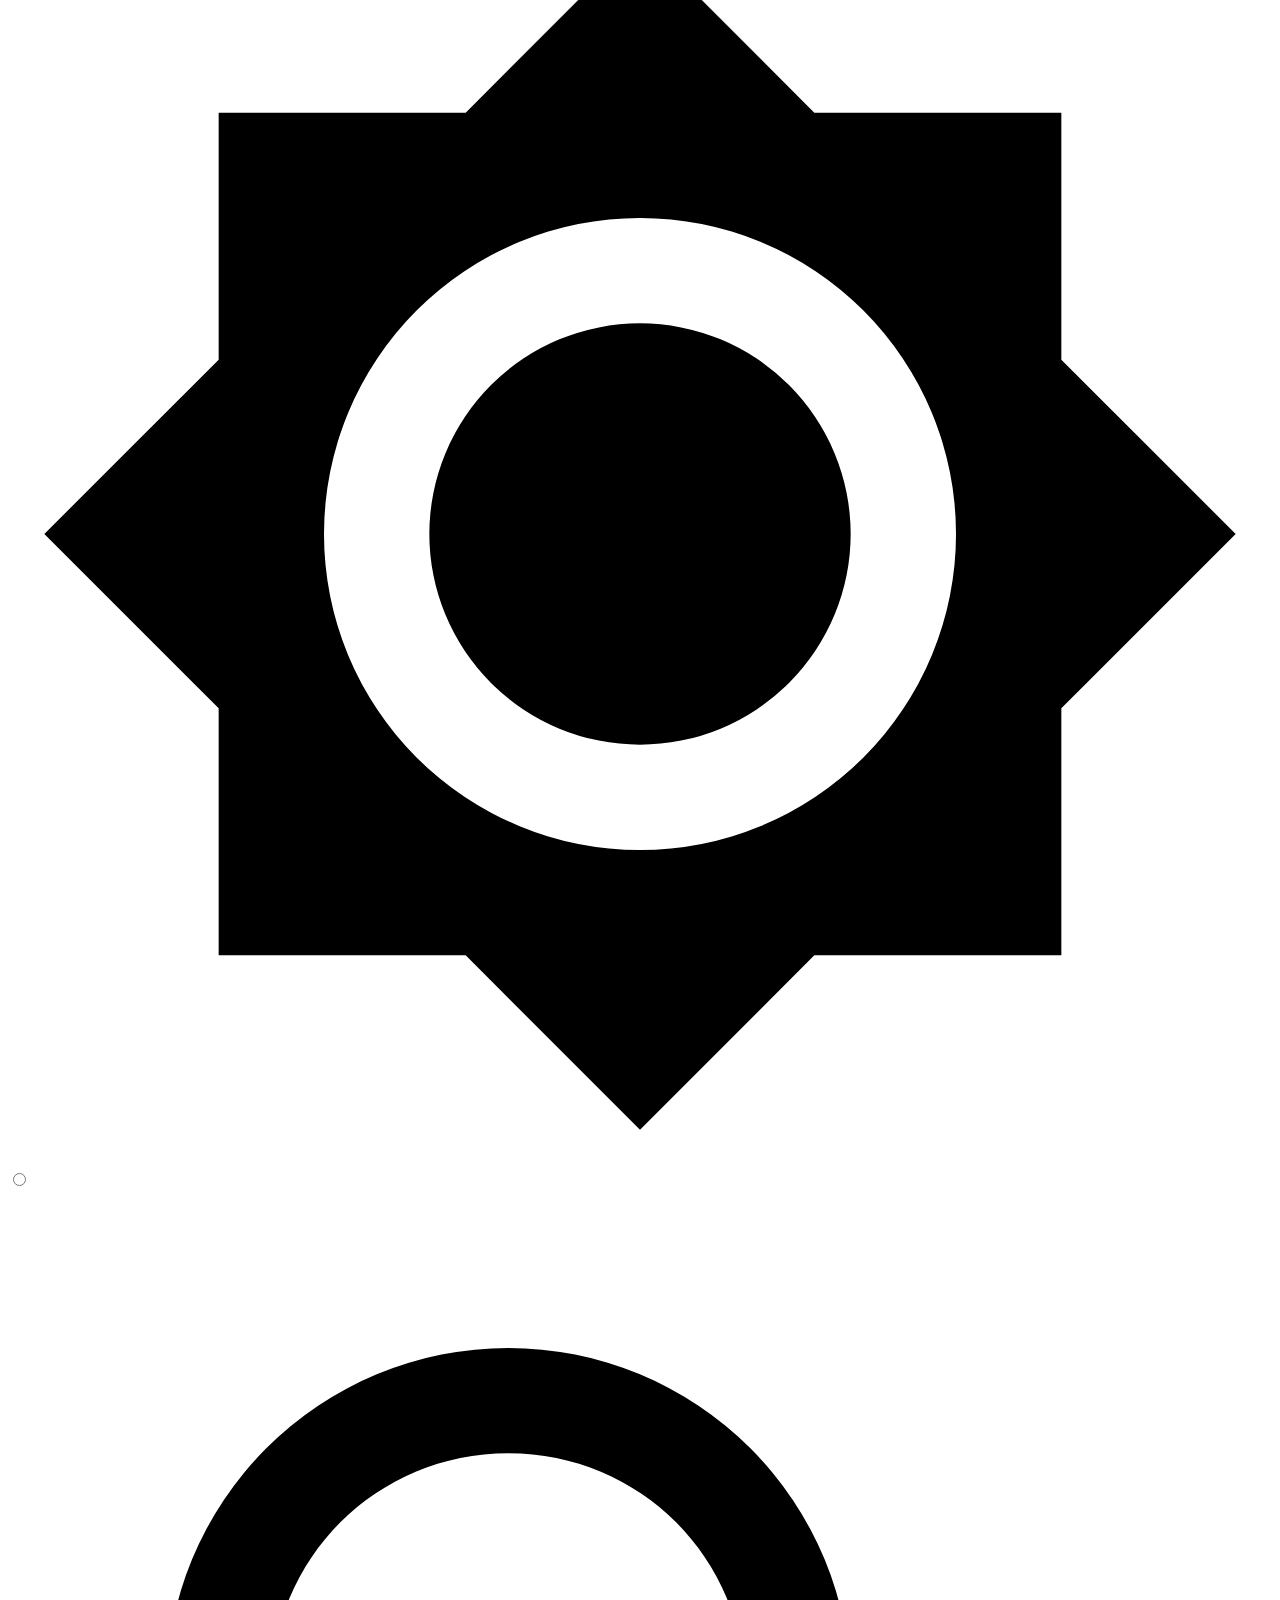
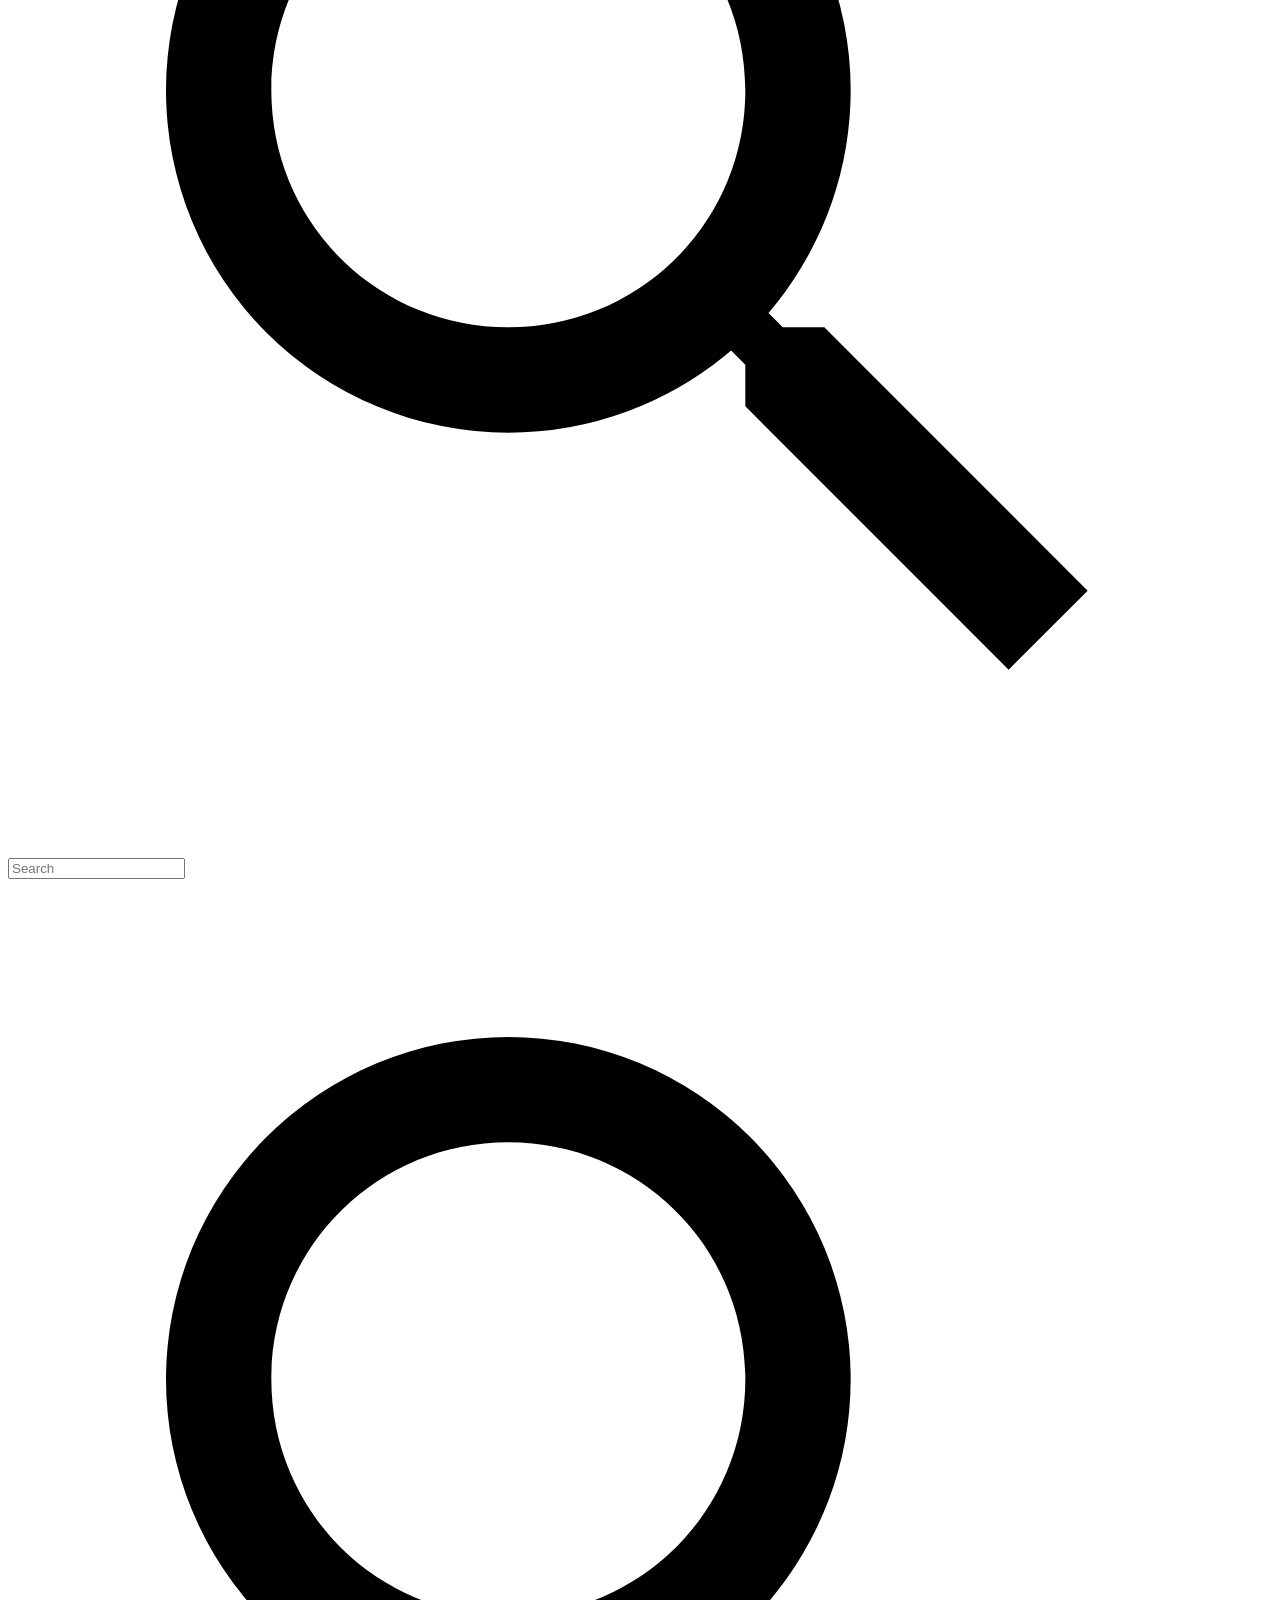
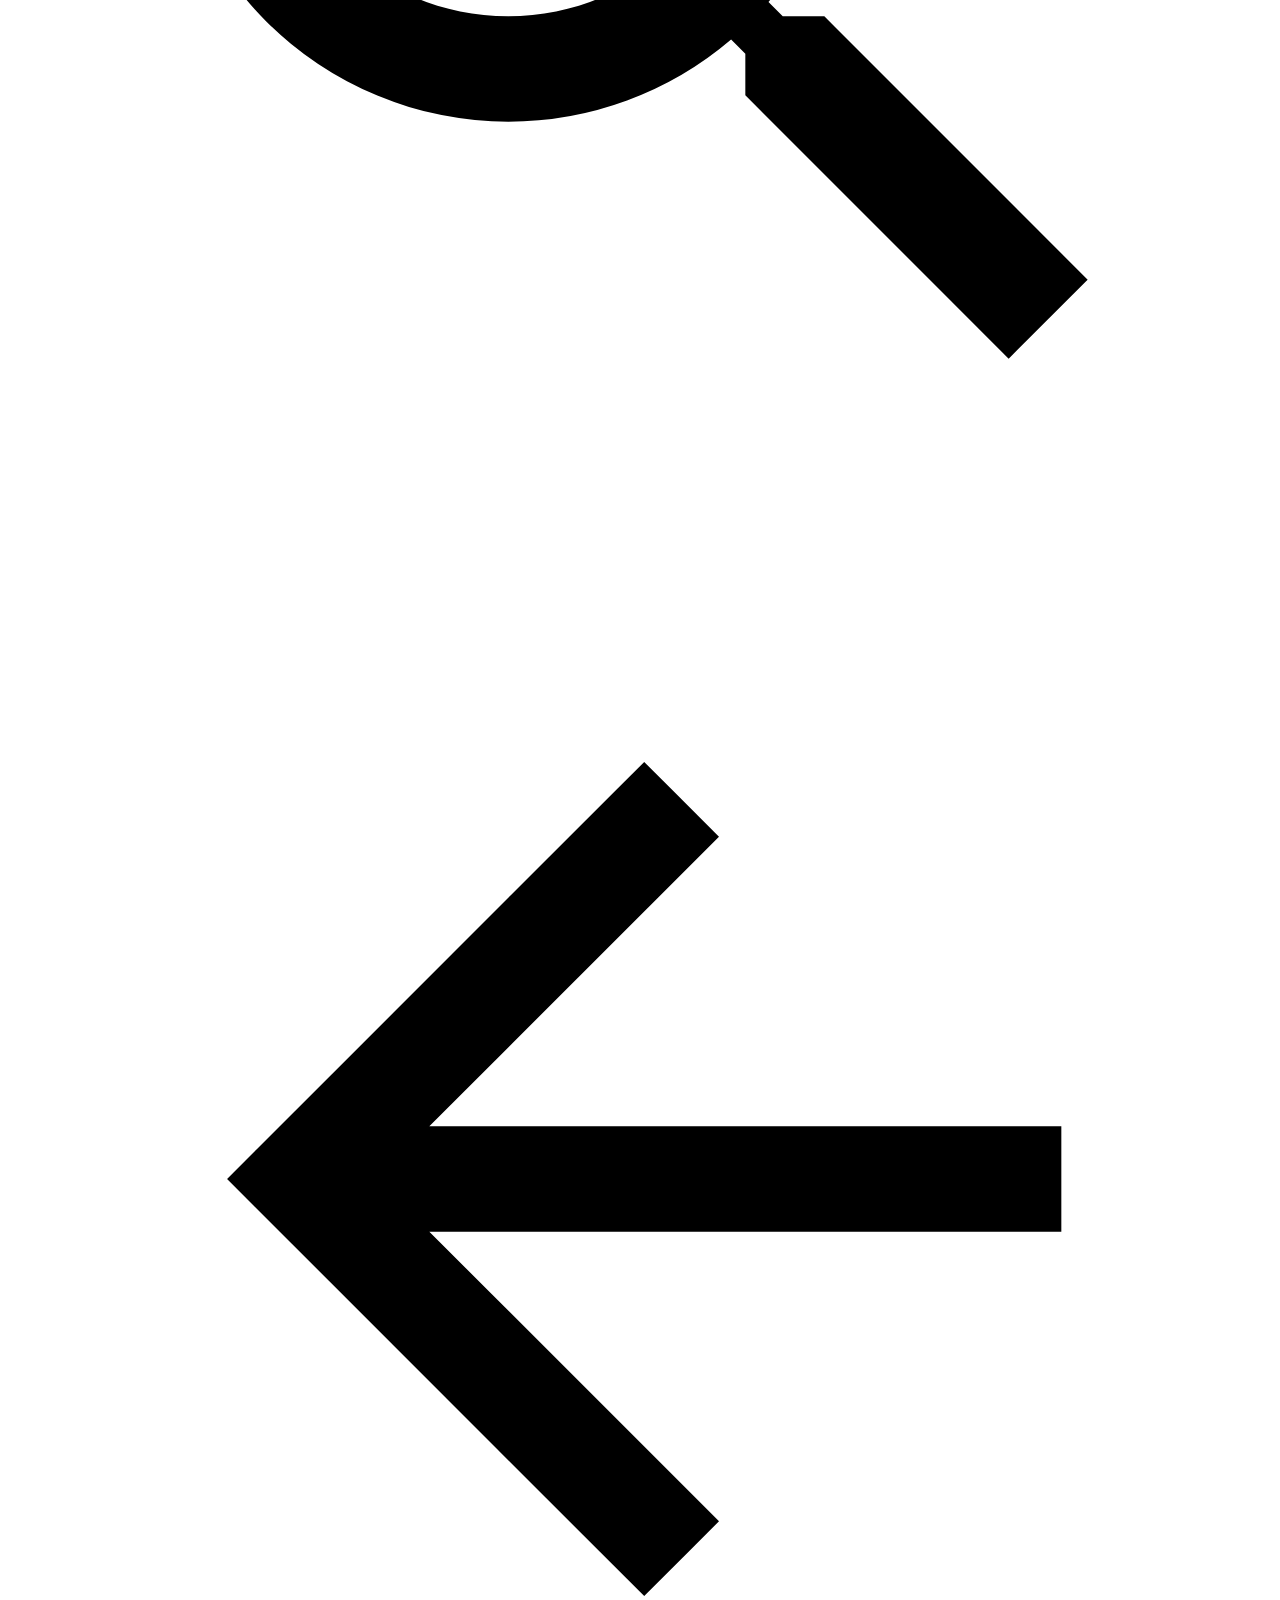
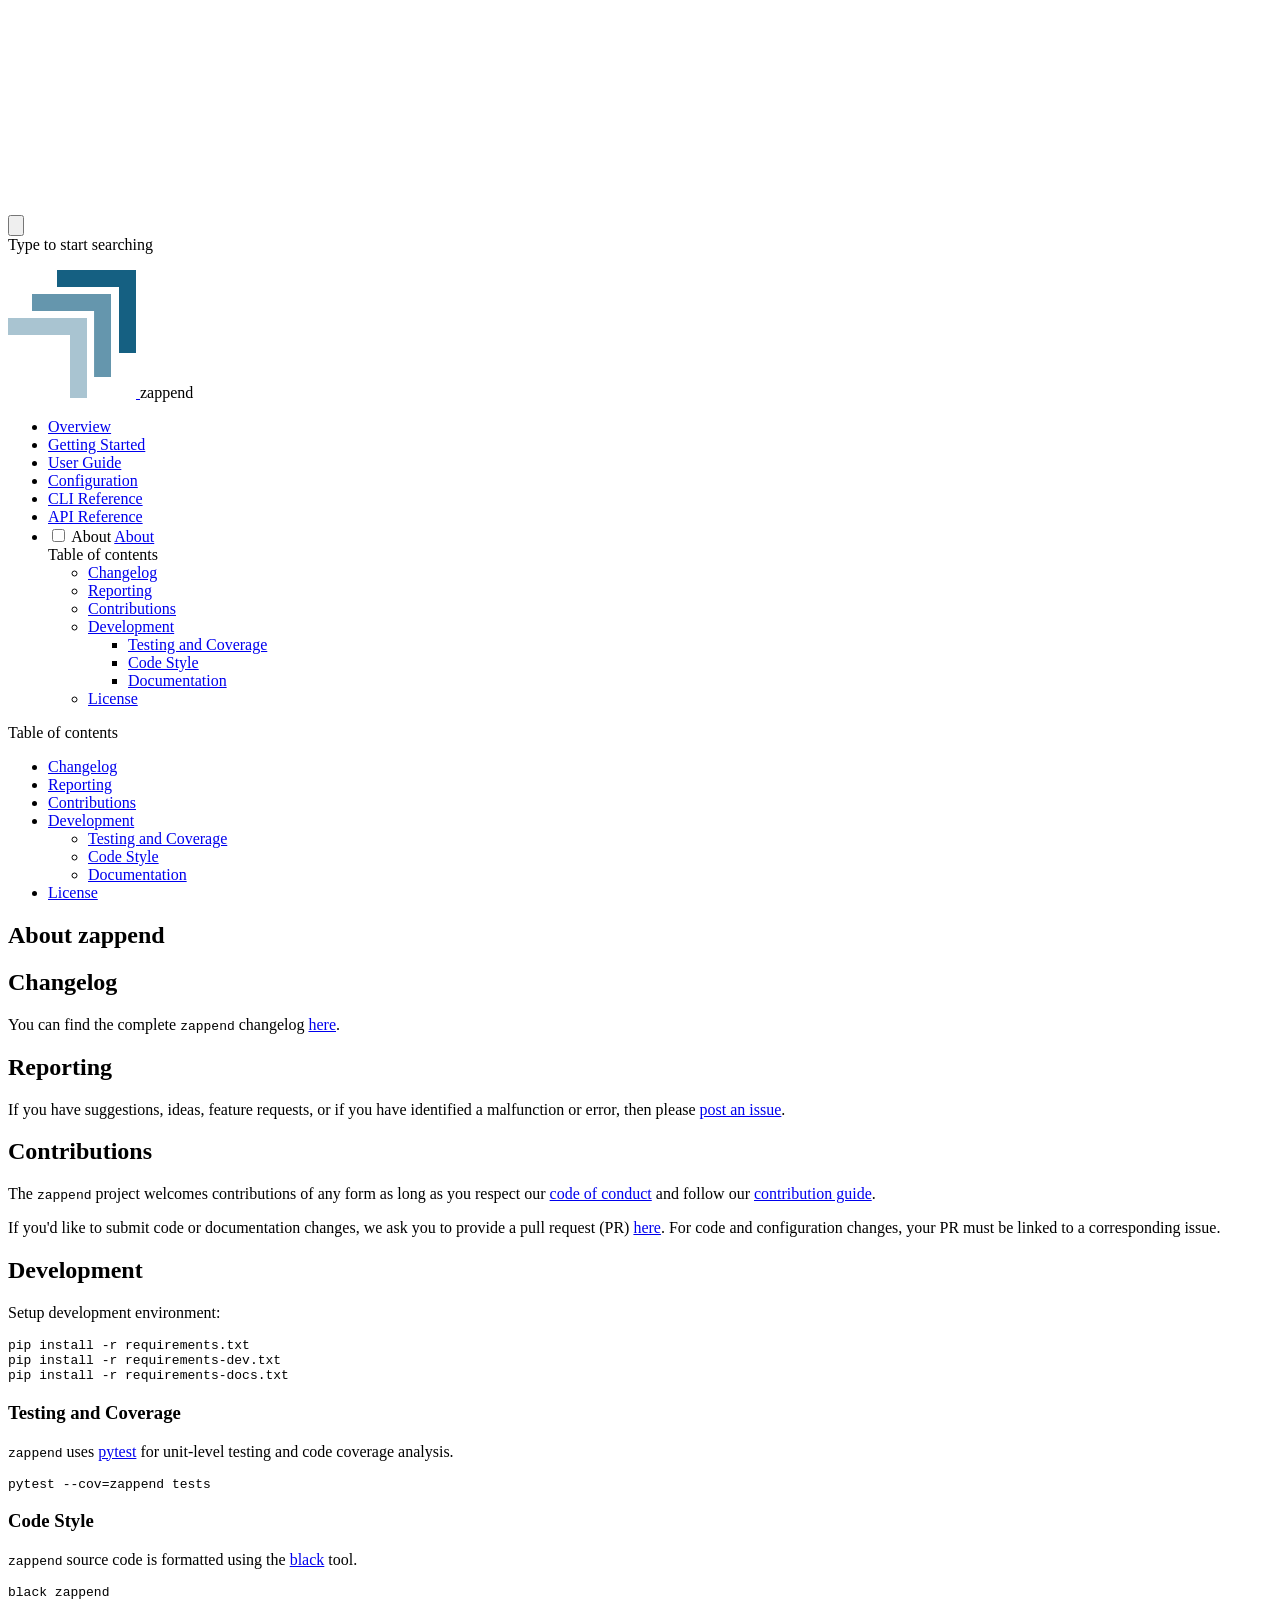
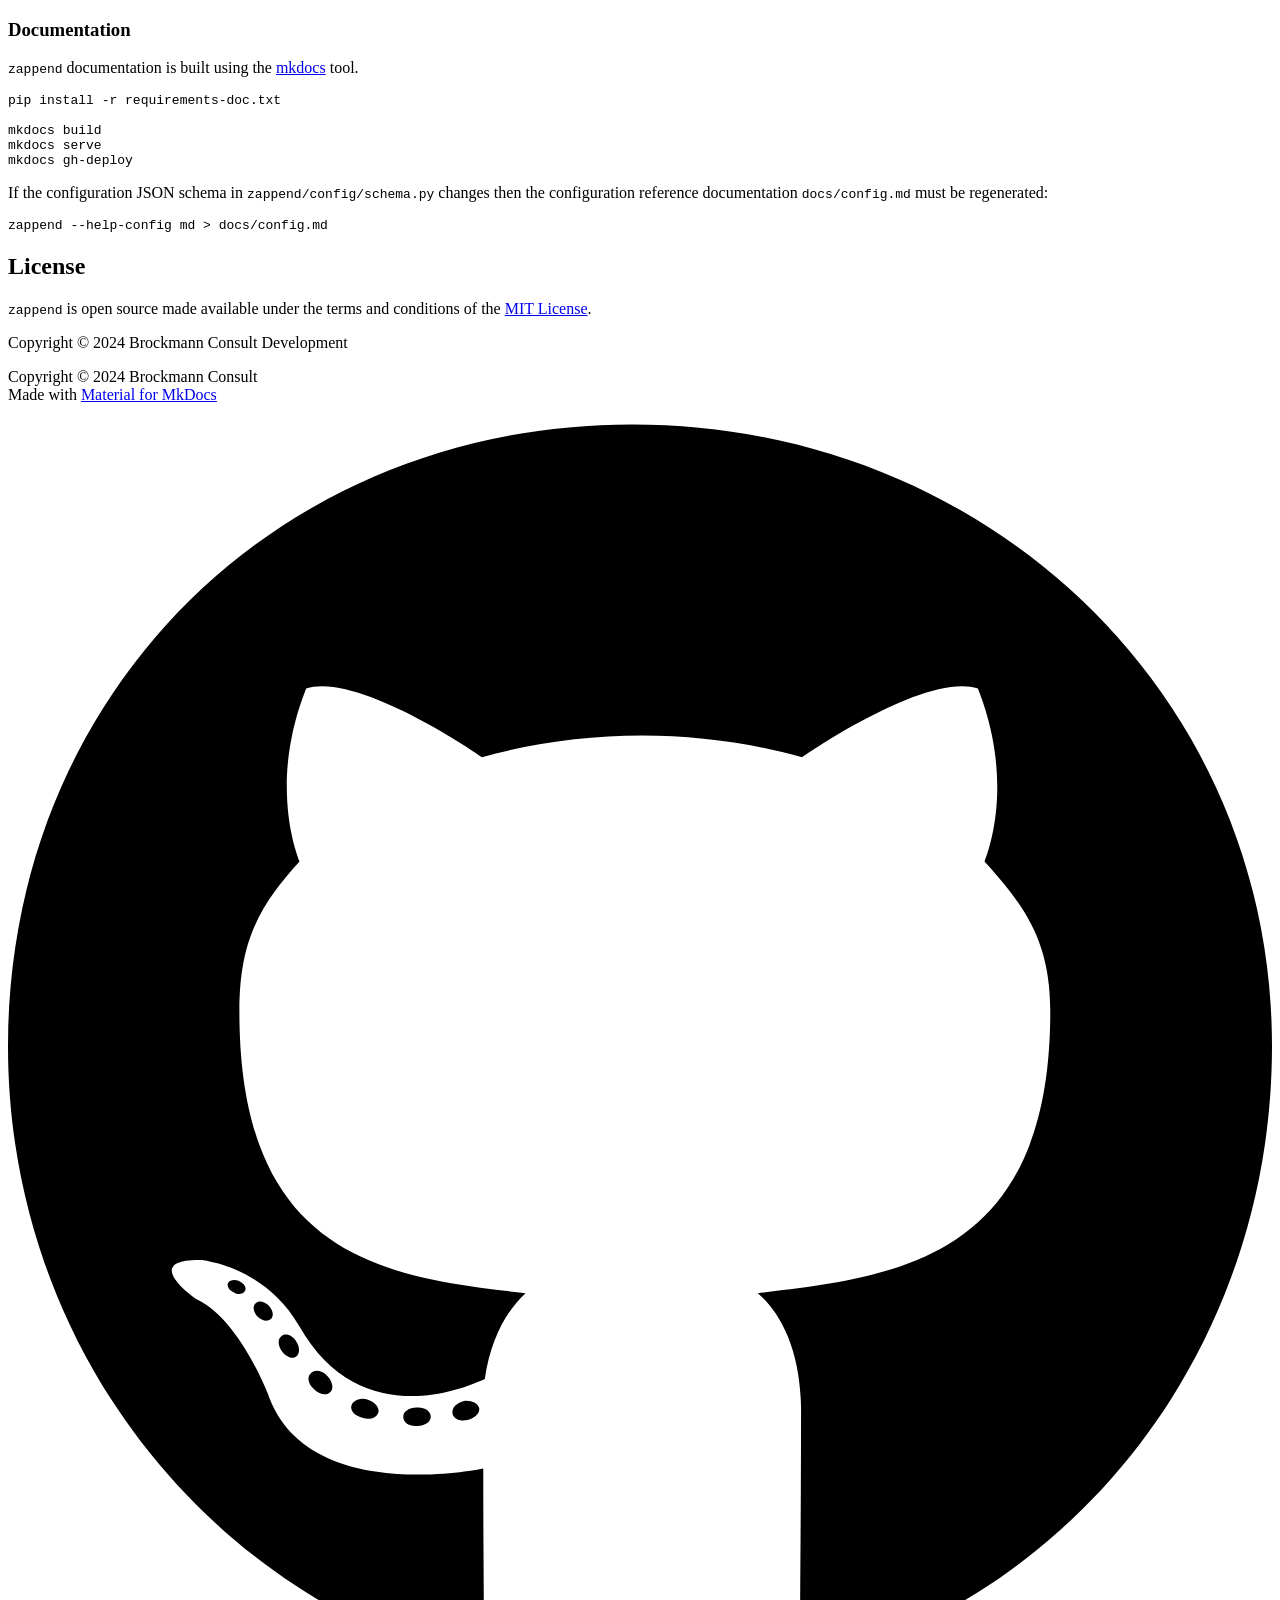
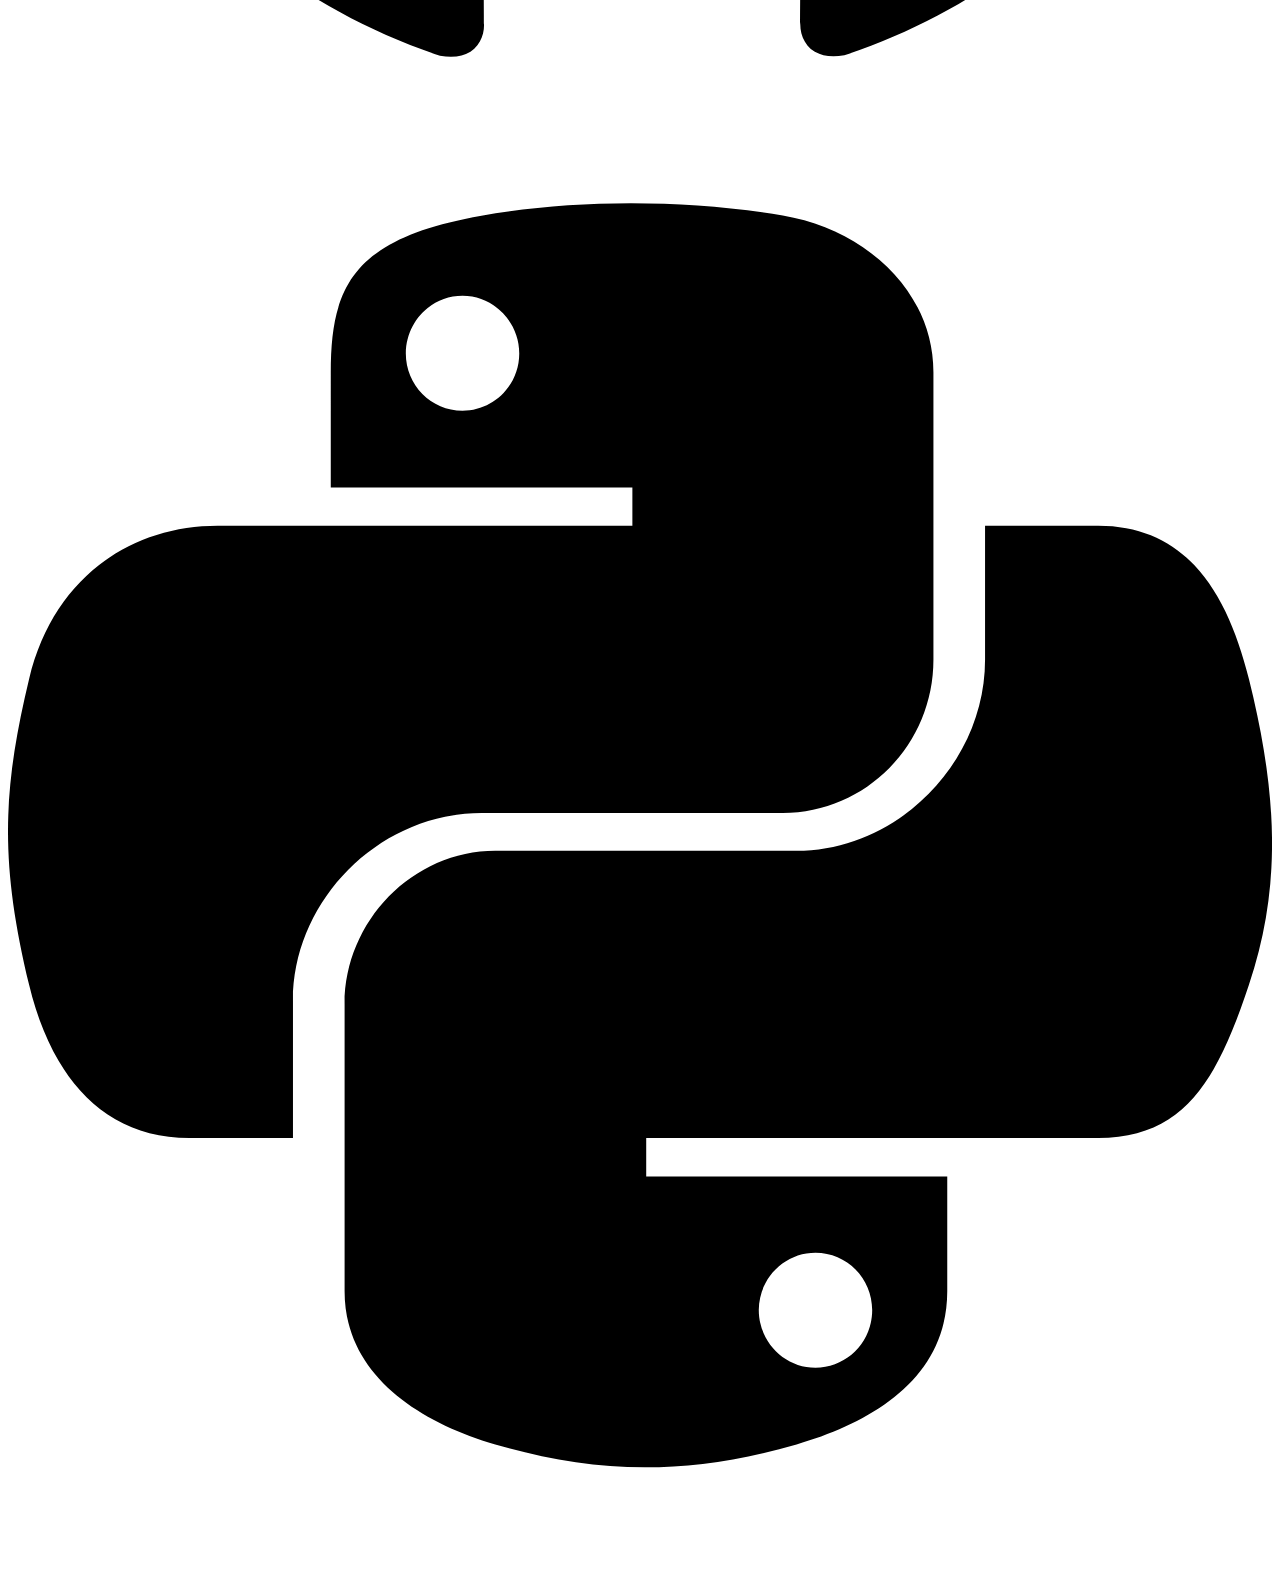
==== commit 080bb563: "Deployed 8e55ed5 with MkDocs version: 1.5.3" ====
--- a/about/index.html
+++ b/about/index.html
@@ -14,7 +14,7 @@
       
       
       <link rel="icon" href="../assets/logo-small.png">
-      <meta name="generator" content="mkdocs-1.5.3, mkdocs-material-9.5.3">
+      <meta name="generator" content="mkdocs-1.5.3, mkdocs-material-9.5.13">
     
     
       
@@ -22,7 +22,7 @@
       
     
     
-      <link rel="stylesheet" href="../assets/stylesheets/main.50c56a3b.min.css">
+      <link rel="stylesheet" href="../assets/stylesheets/main.7e359304.min.css">
       
         
         <link rel="stylesheet" href="../assets/stylesheets/palette.06af60db.min.css">
@@ -722,10 +722,10 @@
     </div>
     
     
-    <script id="__config" type="application/json">{"base": "..", "features": [], "search": "../assets/javascripts/workers/search.f886a092.min.js", "translations": {"clipboard.copied": "Copied to clipboard", "clipboard.copy": "Copy to clipboard", "search.result.more.one": "1 more on this page", "search.result.more.other": "# more on this page", "search.result.none": "No matching documents", "search.result.one": "1 matching document", "search.result.other": "# matching documents", "search.result.placeholder": "Type to start searching", "search.result.term.missing": "Missing", "select.version": "Select version"}}</script>
-    
-    
-      <script src="../assets/javascripts/bundle.d7c377c4.min.js"></script>
+    <script id="__config" type="application/json">{"base": "..", "features": [], "search": "../assets/javascripts/workers/search.b8dbb3d2.min.js", "translations": {"clipboard.copied": "Copied to clipboard", "clipboard.copy": "Copy to clipboard", "search.result.more.one": "1 more on this page", "search.result.more.other": "# more on this page", "search.result.none": "No matching documents", "search.result.one": "1 matching document", "search.result.other": "# matching documents", "search.result.placeholder": "Type to start searching", "search.result.term.missing": "Missing", "select.version": "Select version"}}</script>
+    
+    
+      <script src="../assets/javascripts/bundle.c8d2eff1.min.js"></script>
       
     
   </body>
--- a/assets/stylesheets/main.7e359304.min.css
+++ b/assets/stylesheets/main.7e359304.min.css
@@ -0,0 +1 @@
+@charset "UTF-8";html{-webkit-text-size-adjust:none;-moz-text-size-adjust:none;text-size-adjust:none;box-sizing:border-box}*,:after,:before{box-sizing:inherit}@media (prefers-reduced-motion){*,:after,:before{transition:none!important}}body{margin:0}a,button,input,label{-webkit-tap-highlight-color:transparent}a{color:inherit;text-decoration:none}hr{border:0;box-sizing:initial;display:block;height:.05rem;overflow:visible;padding:0}small{font-size:80%}sub,sup{line-height:1em}img{border-style:none}table{border-collapse:initial;border-spacing:0}td,th{font-weight:400;vertical-align:top}button{background:#0000;border:0;font-family:inherit;font-size:inherit;margin:0;padding:0}input{border:0;outline:none}:root{--md-primary-fg-color:#4051b5;--md-primary-fg-color--light:#5d6cc0;--md-primary-fg-color--dark:#303fa1;--md-primary-bg-color:#fff;--md-primary-bg-color--light:#ffffffb3;--md-accent-fg-color:#526cfe;--md-accent-fg-color--transparent:#526cfe1a;--md-accent-bg-color:#fff;--md-accent-bg-color--light:#ffffffb3}[data-md-color-scheme=default]{color-scheme:light}[data-md-color-scheme=default] img[src$="#gh-dark-mode-only"],[data-md-color-scheme=default] img[src$="#only-dark"]{display:none}:root,[data-md-color-scheme=default]{--md-hue:225deg;--md-default-fg-color:#000000de;--md-default-fg-color--light:#0000008a;--md-default-fg-color--lighter:#00000052;--md-default-fg-color--lightest:#00000012;--md-default-bg-color:#fff;--md-default-bg-color--light:#ffffffb3;--md-default-bg-color--lighter:#ffffff4d;--md-default-bg-color--lightest:#ffffff1f;--md-code-fg-color:#36464e;--md-code-bg-color:#f5f5f5;--md-code-hl-color:#4287ff;--md-code-hl-color--light:#4287ff1a;--md-code-hl-number-color:#d52a2a;--md-code-hl-special-color:#db1457;--md-code-hl-function-color:#a846b9;--md-code-hl-constant-color:#6e59d9;--md-code-hl-keyword-color:#3f6ec6;--md-code-hl-string-color:#1c7d4d;--md-code-hl-name-color:var(--md-code-fg-color);--md-code-hl-operator-color:var(--md-default-fg-color--light);--md-code-hl-punctuation-color:var(--md-default-fg-color--light);--md-code-hl-comment-color:var(--md-default-fg-color--light);--md-code-hl-generic-color:var(--md-default-fg-color--light);--md-code-hl-variable-color:var(--md-default-fg-color--light);--md-typeset-color:var(--md-default-fg-color);--md-typeset-a-color:var(--md-primary-fg-color);--md-typeset-del-color:#f5503d26;--md-typeset-ins-color:#0bd57026;--md-typeset-kbd-color:#fafafa;--md-typeset-kbd-accent-color:#fff;--md-typeset-kbd-border-color:#b8b8b8;--md-typeset-mark-color:#ffff0080;--md-typeset-table-color:#0000001f;--md-typeset-table-color--light:rgba(0,0,0,.035);--md-admonition-fg-color:var(--md-default-fg-color);--md-admonition-bg-color:var(--md-default-bg-color);--md-warning-fg-color:#000000de;--md-warning-bg-color:#ff9;--md-footer-fg-color:#fff;--md-footer-fg-color--light:#ffffffb3;--md-footer-fg-color--lighter:#ffffff73;--md-footer-bg-color:#000000de;--md-footer-bg-color--dark:#00000052;--md-shadow-z1:0 0.2rem 0.5rem #0000000d,0 0 0.05rem #0000001a;--md-shadow-z2:0 0.2rem 0.5rem #0000001a,0 0 0.05rem #00000040;--md-shadow-z3:0 0.2rem 0.5rem #0003,0 0 0.05rem #00000059}.md-icon svg{fill:currentcolor;display:block;height:1.2rem;width:1.2rem}body{-webkit-font-smoothing:antialiased;-moz-osx-font-smoothing:grayscale;--md-text-font-family:var(--md-text-font,_),-apple-system,BlinkMacSystemFont,Helvetica,Arial,sans-serif;--md-code-font-family:var(--md-code-font,_),SFMono-Regular,Consolas,Menlo,monospace}aside,body,input{font-feature-settings:"kern","liga";color:var(--md-typeset-color);font-family:var(--md-text-font-family)}code,kbd,pre{font-feature-settings:"kern";font-family:var(--md-code-font-family)}:root{--md-typeset-table-sort-icon:url('data:image/svg+xml;charset=utf-8,<svg xmlns="http://www.w3.org/2000/svg" viewBox="0 0 24 24"><path d="m18 21-4-4h3V7h-3l4-4 4 4h-3v10h3M2 19v-2h10v2M2 13v-2h7v2M2 7V5h4v2H2Z"/></svg>');--md-typeset-table-sort-icon--asc:url('data:image/svg+xml;charset=utf-8,<svg xmlns="http://www.w3.org/2000/svg" viewBox="0 0 24 24"><path d="M19 17h3l-4 4-4-4h3V3h2M2 17h10v2H2M6 5v2H2V5m0 6h7v2H2v-2Z"/></svg>');--md-typeset-table-sort-icon--desc:url('data:image/svg+xml;charset=utf-8,<svg xmlns="http://www.w3.org/2000/svg" viewBox="0 0 24 24"><path d="M19 7h3l-4-4-4 4h3v14h2M2 17h10v2H2M6 5v2H2V5m0 6h7v2H2v-2Z"/></svg>')}.md-typeset{-webkit-print-color-adjust:exact;color-adjust:exact;font-size:.8rem;line-height:1.6}@media print{.md-typeset{font-size:.68rem}}.md-typeset blockquote,.md-typeset dl,.md-typeset figure,.md-typeset ol,.md-typeset pre,.md-typeset ul{margin-bottom:1em;margin-top:1em}.md-typeset h1{color:var(--md-default-fg-color--light);font-size:2em;line-height:1.3;margin:0 0 1.25em}.md-typeset h1,.md-typeset h2{font-weight:300;letter-spacing:-.01em}.md-typeset h2{font-size:1.5625em;line-height:1.4;margin:1.6em 0 .64em}.md-typeset h3{font-size:1.25em;font-weight:400;letter-spacing:-.01em;line-height:1.5;margin:1.6em 0 .8em}.md-typeset h2+h3{margin-top:.8em}.md-typeset h4{font-weight:700;letter-spacing:-.01em;margin:1em 0}.md-typeset h5,.md-typeset h6{color:var(--md-default-fg-color--light);font-size:.8em;font-weight:700;letter-spacing:-.01em;margin:1.25em 0}.md-typeset h5{text-transform:uppercase}.md-typeset hr{border-bottom:.05rem solid var(--md-default-fg-color--lightest);display:flow-root;margin:1.5em 0}.md-typeset a{color:var(--md-typeset-a-color);word-break:break-word}.md-typeset a,.md-typeset a:before{transition:color 125ms}.md-typeset a:focus,.md-typeset a:hover{color:var(--md-accent-fg-color)}.md-typeset a:focus code,.md-typeset a:hover code{background-color:var(--md-accent-fg-color--transparent)}.md-typeset a code{color:currentcolor;transition:background-color 125ms}.md-typeset a.focus-visible{outline-color:var(--md-accent-fg-color);outline-offset:.2rem}.md-typeset code,.md-typeset kbd,.md-typeset pre{color:var(--md-code-fg-color);direction:ltr;font-variant-ligatures:none}@media print{.md-typeset code,.md-typeset kbd,.md-typeset pre{white-space:pre-wrap}}.md-typeset code{background-color:var(--md-code-bg-color);border-radius:.1rem;-webkit-box-decoration-break:clone;box-decoration-break:clone;font-size:.85em;padding:0 .2941176471em;word-break:break-word}.md-typeset code:not(.focus-visible){-webkit-tap-highlight-color:transparent;outline:none}.md-typeset pre{display:flow-root;line-height:1.4;position:relative}.md-typeset pre>code{-webkit-box-decoration-break:slice;box-decoration-break:slice;box-shadow:none;display:block;margin:0;outline-color:var(--md-accent-fg-color);overflow:auto;padding:.7720588235em 1.1764705882em;scrollbar-color:var(--md-default-fg-color--lighter) #0000;scrollbar-width:thin;touch-action:auto;word-break:normal}.md-typeset pre>code:hover{scrollbar-color:var(--md-accent-fg-color) #0000}.md-typeset pre>code::-webkit-scrollbar{height:.2rem;width:.2rem}.md-typeset pre>code::-webkit-scrollbar-thumb{background-color:var(--md-default-fg-color--lighter)}.md-typeset pre>code::-webkit-scrollbar-thumb:hover{background-color:var(--md-accent-fg-color)}.md-typeset kbd{background-color:var(--md-typeset-kbd-color);border-radius:.1rem;box-shadow:0 .1rem 0 .05rem var(--md-typeset-kbd-border-color),0 .1rem 0 var(--md-typeset-kbd-border-color),0 -.1rem .2rem var(--md-typeset-kbd-accent-color) inset;color:var(--md-default-fg-color);display:inline-block;font-size:.75em;padding:0 .6666666667em;vertical-align:text-top;word-break:break-word}.md-typeset mark{background-color:var(--md-typeset-mark-color);-webkit-box-decoration-break:clone;box-decoration-break:clone;color:inherit;word-break:break-word}.md-typeset abbr{border-bottom:.05rem dotted var(--md-default-fg-color--light);cursor:help;text-decoration:none}.md-typeset small{opacity:.75}[dir=ltr] .md-typeset sub,[dir=ltr] .md-typeset sup{margin-left:.078125em}[dir=rtl] .md-typeset sub,[dir=rtl] .md-typeset sup{margin-right:.078125em}[dir=ltr] .md-typeset blockquote{padding-left:.6rem}[dir=rtl] .md-typeset blockquote{padding-right:.6rem}[dir=ltr] .md-typeset blockquote{border-left:.2rem solid var(--md-default-fg-color--lighter)}[dir=rtl] .md-typeset blockquote{border-right:.2rem solid var(--md-default-fg-color--lighter)}.md-typeset blockquote{color:var(--md-default-fg-color--light);margin-left:0;margin-right:0}.md-typeset ul{list-style-type:disc}[dir=ltr] .md-typeset ol,[dir=ltr] .md-typeset ul{margin-left:.625em}[dir=rtl] .md-typeset ol,[dir=rtl] .md-typeset ul{margin-right:.625em}.md-typeset ol,.md-typeset ul{padding:0}.md-typeset ol:not([hidden]),.md-typeset ul:not([hidden]){display:flow-root}.md-typeset ol ol,.md-typeset ul ol{list-style-type:lower-alpha}.md-typeset ol ol ol,.md-typeset ul ol ol{list-style-type:lower-roman}[dir=ltr] .md-typeset ol li,[dir=ltr] .md-typeset ul li{margin-left:1.25em}[dir=rtl] .md-typeset ol li,[dir=rtl] .md-typeset ul li{margin-right:1.25em}.md-typeset ol li,.md-typeset ul li{margin-bottom:.5em}.md-typeset ol li blockquote,.md-typeset ol li p,.md-typeset ul li blockquote,.md-typeset ul li p{margin:.5em 0}.md-typeset ol li:last-child,.md-typeset ul li:last-child{margin-bottom:0}[dir=ltr] .md-typeset ol li ol,[dir=ltr] .md-typeset ol li ul,[dir=ltr] .md-typeset ul li ol,[dir=ltr] .md-typeset ul li ul{margin-left:.625em}[dir=rtl] .md-typeset ol li ol,[dir=rtl] .md-typeset ol li ul,[dir=rtl] .md-typeset ul li ol,[dir=rtl] .md-typeset ul li ul{margin-right:.625em}.md-typeset ol li ol,.md-typeset ol li ul,.md-typeset ul li ol,.md-typeset ul li ul{margin-bottom:.5em;margin-top:.5em}[dir=ltr] .md-typeset dd{margin-left:1.875em}[dir=rtl] .md-typeset dd{margin-right:1.875em}.md-typeset dd{margin-bottom:1.5em;margin-top:1em}.md-typeset img,.md-typeset svg,.md-typeset video{height:auto;max-width:100%}.md-typeset img[align=left]{margin:1em 1em 1em 0}.md-typeset img[align=right]{margin:1em 0 1em 1em}.md-typeset img[align]:only-child{margin-top:0}.md-typeset figure{display:flow-root;margin:1em auto;max-width:100%;text-align:center;width:-webkit-fit-content;width:-moz-fit-content;width:fit-content}.md-typeset figure img{display:block;margin:0 auto}.md-typeset figcaption{font-style:italic;margin:1em auto;max-width:24rem}.md-typeset iframe{max-width:100%}.md-typeset table:not([class]){background-color:var(--md-default-bg-color);border:.05rem solid var(--md-typeset-table-color);border-radius:.1rem;display:inline-block;font-size:.64rem;max-width:100%;overflow:auto;touch-action:auto}@media print{.md-typeset table:not([class]){display:table}}.md-typeset table:not([class])+*{margin-top:1.5em}.md-typeset table:not([class]) td>:first-child,.md-typeset table:not([class]) th>:first-child{margin-top:0}.md-typeset table:not([class]) td>:last-child,.md-typeset table:not([class]) th>:last-child{margin-bottom:0}.md-typeset table:not([class]) td:not([align]),.md-typeset table:not([class]) th:not([align]){text-align:left}[dir=rtl] .md-typeset table:not([class]) td:not([align]),[dir=rtl] .md-typeset table:not([class]) th:not([align]){text-align:right}.md-typeset table:not([class]) th{font-weight:700;min-width:5rem;padding:.9375em 1.25em;vertical-align:top}.md-typeset table:not([class]) td{border-top:.05rem solid var(--md-typeset-table-color);padding:.9375em 1.25em;vertical-align:top}.md-typeset table:not([class]) tbody tr{transition:background-color 125ms}.md-typeset table:not([class]) tbody tr:hover{background-color:var(--md-typeset-table-color--light);box-shadow:0 .05rem 0 var(--md-default-bg-color) inset}.md-typeset table:not([class]) a{word-break:normal}.md-typeset table th[role=columnheader]{cursor:pointer}[dir=ltr] .md-typeset table th[role=columnheader]:after{margin-left:.5em}[dir=rtl] .md-typeset table th[role=columnheader]:after{margin-right:.5em}.md-typeset table th[role=columnheader]:after{content:"";display:inline-block;height:1.2em;-webkit-mask-image:var(--md-typeset-table-sort-icon);mask-image:var(--md-typeset-table-sort-icon);-webkit-mask-repeat:no-repeat;mask-repeat:no-repeat;-webkit-mask-size:contain;mask-size:contain;transition:background-color 125ms;vertical-align:text-bottom;width:1.2em}.md-typeset table th[role=columnheader]:hover:after{background-color:var(--md-default-fg-color--lighter)}.md-typeset table th[role=columnheader][aria-sort=ascending]:after{background-color:var(--md-default-fg-color--light);-webkit-mask-image:var(--md-typeset-table-sort-icon--asc);mask-image:var(--md-typeset-table-sort-icon--asc)}.md-typeset table th[role=columnheader][aria-sort=descending]:after{background-color:var(--md-default-fg-color--light);-webkit-mask-image:var(--md-typeset-table-sort-icon--desc);mask-image:var(--md-typeset-table-sort-icon--desc)}.md-typeset__scrollwrap{margin:1em -.8rem;overflow-x:auto;touch-action:auto}.md-typeset__table{display:inline-block;margin-bottom:.5em;padding:0 .8rem}@media print{.md-typeset__table{display:block}}html .md-typeset__table table{display:table;margin:0;overflow:hidden;width:100%}@media screen and (max-width:44.984375em){.md-content__inner>pre{margin:1em -.8rem}.md-content__inner>pre code{border-radius:0}}.md-typeset .md-author{border-radius:100%;display:block;flex-shrink:0;height:1.6rem;overflow:hidden;position:relative;transition:color 125ms,transform 125ms;width:1.6rem}.md-typeset .md-author img{display:block}.md-typeset .md-author--more{background:var(--md-default-fg-color--lightest);color:var(--md-default-fg-color--lighter);font-size:.6rem;font-weight:700;line-height:1.6rem;text-align:center}.md-typeset .md-author--long{height:2.4rem;width:2.4rem}.md-typeset a.md-author{transform:scale(1)}.md-typeset a.md-author img{filter:grayscale(100%) opacity(75%);transition:filter 125ms}.md-typeset a.md-author:focus,.md-typeset a.md-author:hover{transform:scale(1.1);z-index:1}.md-typeset a.md-author:focus img,.md-typeset a.md-author:hover img{filter:grayscale(0)}.md-banner{background-color:var(--md-footer-bg-color);color:var(--md-footer-fg-color);overflow:auto}@media print{.md-banner{display:none}}.md-banner--warning{background-color:var(--md-warning-bg-color);color:var(--md-warning-fg-color)}.md-banner__inner{font-size:.7rem;margin:.6rem auto;padding:0 .8rem}[dir=ltr] .md-banner__button{float:right}[dir=rtl] .md-banner__button{float:left}.md-banner__button{color:inherit;cursor:pointer;transition:opacity .25s}.no-js .md-banner__button{display:none}.md-banner__button:hover{opacity:.7}html{font-size:125%;height:100%;overflow-x:hidden}@media screen and (min-width:100em){html{font-size:137.5%}}@media screen and (min-width:125em){html{font-size:150%}}body{background-color:var(--md-default-bg-color);display:flex;flex-direction:column;font-size:.5rem;min-height:100%;position:relative;width:100%}@media print{body{display:block}}@media screen and (max-width:59.984375em){body[data-md-scrolllock]{position:fixed}}.md-grid{margin-left:auto;margin-right:auto;max-width:61rem}.md-container{display:flex;flex-direction:column;flex-grow:1}@media print{.md-container{display:block}}.md-main{flex-grow:1}.md-main__inner{display:flex;height:100%;margin-top:1.5rem}.md-ellipsis{overflow:hidden;text-overflow:ellipsis}.md-toggle{display:none}.md-option{height:0;opacity:0;position:absolute;width:0}.md-option:checked+label:not([hidden]){display:block}.md-option.focus-visible+label{outline-color:var(--md-accent-fg-color);outline-style:auto}.md-skip{background-color:var(--md-default-fg-color);border-radius:.1rem;color:var(--md-default-bg-color);font-size:.64rem;margin:.5rem;opacity:0;outline-color:var(--md-accent-fg-color);padding:.3rem .5rem;position:fixed;transform:translateY(.4rem);z-index:-1}.md-skip:focus{opacity:1;transform:translateY(0);transition:transform .25s cubic-bezier(.4,0,.2,1),opacity 175ms 75ms;z-index:10}@page{margin:25mm}:root{--md-clipboard-icon:url('data:image/svg+xml;charset=utf-8,<svg xmlns="http://www.w3.org/2000/svg" viewBox="0 0 24 24"><path d="M19 21H8V7h11m0-2H8a2 2 0 0 0-2 2v14a2 2 0 0 0 2 2h11a2 2 0 0 0 2-2V7a2 2 0 0 0-2-2m-3-4H4a2 2 0 0 0-2 2v14h2V3h12V1Z"/></svg>')}.md-clipboard{border-radius:.1rem;color:var(--md-default-fg-color--lightest);cursor:pointer;height:1.5em;outline-color:var(--md-accent-fg-color);outline-offset:.1rem;position:absolute;right:.5em;top:.5em;transition:color .25s;width:1.5em;z-index:1}@media print{.md-clipboard{display:none}}.md-clipboard:not(.focus-visible){-webkit-tap-highlight-color:transparent;outline:none}:hover>.md-clipboard{color:var(--md-default-fg-color--light)}.md-clipboard:focus,.md-clipboard:hover{color:var(--md-accent-fg-color)}.md-clipboard:after{background-color:currentcolor;content:"";display:block;height:1.125em;margin:0 auto;-webkit-mask-image:var(--md-clipboard-icon);mask-image:var(--md-clipboard-icon);-webkit-mask-position:center;mask-position:center;-webkit-mask-repeat:no-repeat;mask-repeat:no-repeat;-webkit-mask-size:contain;mask-size:contain;width:1.125em}.md-clipboard--inline{cursor:pointer}.md-clipboard--inline code{transition:color .25s,background-color .25s}.md-clipboard--inline:focus code,.md-clipboard--inline:hover code{background-color:var(--md-accent-fg-color--transparent);color:var(--md-accent-fg-color)}@keyframes consent{0%{opacity:0;transform:translateY(100%)}to{opacity:1;transform:translateY(0)}}@keyframes overlay{0%{opacity:0}to{opacity:1}}.md-consent__overlay{animation:overlay .25s both;-webkit-backdrop-filter:blur(.1rem);backdrop-filter:blur(.1rem);background-color:#0000008a;height:100%;opacity:1;position:fixed;top:0;width:100%;z-index:5}.md-consent__inner{animation:consent .5s cubic-bezier(.1,.7,.1,1) both;background-color:var(--md-default-bg-color);border:0;border-radius:.1rem;bottom:0;box-shadow:0 0 .2rem #0000001a,0 .2rem .4rem #0003;max-height:100%;overflow:auto;padding:0;position:fixed;width:100%;z-index:5}.md-consent__form{padding:.8rem}.md-consent__settings{display:none;margin:1em 0}input:checked+.md-consent__settings{display:block}.md-consent__controls{margin-bottom:.8rem}.md-typeset .md-consent__controls .md-button{display:inline}@media screen and (max-width:44.984375em){.md-typeset .md-consent__controls .md-button{display:block;margin-top:.4rem;text-align:center;width:100%}}.md-consent label{cursor:pointer}.md-content{flex-grow:1;min-width:0}.md-content__inner{margin:0 .8rem 1.2rem;padding-top:.6rem}@media screen and (min-width:76.25em){[dir=ltr] .md-sidebar--primary:not([hidden])~.md-content>.md-content__inner{margin-left:1.2rem}[dir=ltr] .md-sidebar--secondary:not([hidden])~.md-content>.md-content__inner,[dir=rtl] .md-sidebar--primary:not([hidden])~.md-content>.md-content__inner{margin-right:1.2rem}[dir=rtl] .md-sidebar--secondary:not([hidden])~.md-content>.md-content__inner{margin-left:1.2rem}}.md-content__inner:before{content:"";display:block;height:.4rem}.md-content__inner>:last-child{margin-bottom:0}[dir=ltr] .md-content__button{float:right}[dir=rtl] .md-content__button{float:left}[dir=ltr] .md-content__button{margin-left:.4rem}[dir=rtl] .md-content__button{margin-right:.4rem}.md-content__button{margin:.4rem 0;padding:0}@media print{.md-content__button{display:none}}.md-typeset .md-content__button{color:var(--md-default-fg-color--lighter)}.md-content__button svg{display:inline;vertical-align:top}[dir=rtl] .md-content__button svg{transform:scaleX(-1)}[dir=ltr] .md-dialog{right:.8rem}[dir=rtl] .md-dialog{left:.8rem}.md-dialog{background-color:var(--md-default-fg-color);border-radius:.1rem;bottom:.8rem;box-shadow:var(--md-shadow-z3);min-width:11.1rem;opacity:0;padding:.4rem .6rem;pointer-events:none;position:fixed;transform:translateY(100%);transition:transform 0ms .4s,opacity .4s;z-index:4}@media print{.md-dialog{display:none}}.md-dialog--active{opacity:1;pointer-events:auto;transform:translateY(0);transition:transform .4s cubic-bezier(.075,.85,.175,1),opacity .4s}.md-dialog__inner{color:var(--md-default-bg-color);font-size:.7rem}.md-feedback{margin:2em 0 1em;text-align:center}.md-feedback fieldset{border:none;margin:0;padding:0}.md-feedback__title{font-weight:700;margin:1em auto}.md-feedback__inner{position:relative}.md-feedback__list{display:flex;flex-wrap:wrap;place-content:baseline center;position:relative}.md-feedback__list:hover .md-icon:not(:disabled){color:var(--md-default-fg-color--lighter)}:disabled .md-feedback__list{min-height:1.8rem}.md-feedback__icon{color:var(--md-default-fg-color--light);cursor:pointer;flex-shrink:0;margin:0 .1rem;transition:color 125ms}.md-feedback__icon:not(:disabled).md-icon:hover{color:var(--md-accent-fg-color)}.md-feedback__icon:disabled{color:var(--md-default-fg-color--lightest);pointer-events:none}.md-feedback__note{opacity:0;position:relative;transform:translateY(.4rem);transition:transform .4s cubic-bezier(.1,.7,.1,1),opacity .15s}.md-feedback__note>*{margin:0 auto;max-width:16rem}:disabled .md-feedback__note{opacity:1;transform:translateY(0)}.md-footer{background-color:var(--md-footer-bg-color);color:var(--md-footer-fg-color)}@media print{.md-footer{display:none}}.md-footer__inner{justify-content:space-between;overflow:auto;padding:.2rem}.md-footer__inner:not([hidden]){display:flex}.md-footer__link{align-items:end;display:flex;flex-grow:0.01;margin-bottom:.4rem;margin-top:1rem;max-width:100%;outline-color:var(--md-accent-fg-color);overflow:hidden;transition:opacity .25s}.md-footer__link:focus,.md-footer__link:hover{opacity:.7}[dir=rtl] .md-footer__link svg{transform:scaleX(-1)}@media screen and (max-width:44.984375em){.md-footer__link--prev{flex-shrink:0}.md-footer__link--prev .md-footer__title{display:none}}[dir=ltr] .md-footer__link--next{margin-left:auto}[dir=rtl] .md-footer__link--next{margin-right:auto}.md-footer__link--next{text-align:right}[dir=rtl] .md-footer__link--next{text-align:left}.md-footer__title{flex-grow:1;font-size:.9rem;margin-bottom:.7rem;max-width:calc(100% - 2.4rem);padding:0 1rem;white-space:nowrap}.md-footer__button{margin:.2rem;padding:.4rem}.md-footer__direction{font-size:.64rem;opacity:.7}.md-footer-meta{background-color:var(--md-footer-bg-color--dark)}.md-footer-meta__inner{display:flex;flex-wrap:wrap;justify-content:space-between;padding:.2rem}html .md-footer-meta.md-typeset a{color:var(--md-footer-fg-color--light)}html .md-footer-meta.md-typeset a:focus,html .md-footer-meta.md-typeset a:hover{color:var(--md-footer-fg-color)}.md-copyright{color:var(--md-footer-fg-color--lighter);font-size:.64rem;margin:auto .6rem;padding:.4rem 0;width:100%}@media screen and (min-width:45em){.md-copyright{width:auto}}.md-copyright__highlight{color:var(--md-footer-fg-color--light)}.md-social{display:inline-flex;gap:.2rem;margin:0 .4rem;padding:.2rem 0 .6rem}@media screen and (min-width:45em){.md-social{padding:.6rem 0}}.md-social__link{display:inline-block;height:1.6rem;text-align:center;width:1.6rem}.md-social__link:before{line-height:1.9}.md-social__link svg{fill:currentcolor;max-height:.8rem;vertical-align:-25%}.md-typeset .md-button{border:.1rem solid;border-radius:.1rem;color:var(--md-primary-fg-color);cursor:pointer;display:inline-block;font-weight:700;padding:.625em 2em;transition:color 125ms,background-color 125ms,border-color 125ms}.md-typeset .md-button--primary{background-color:var(--md-primary-fg-color);border-color:var(--md-primary-fg-color);color:var(--md-primary-bg-color)}.md-typeset .md-button:focus,.md-typeset .md-button:hover{background-color:var(--md-accent-fg-color);border-color:var(--md-accent-fg-color);color:var(--md-accent-bg-color)}[dir=ltr] .md-typeset .md-input{border-top-left-radius:.1rem}[dir=ltr] .md-typeset .md-input,[dir=rtl] .md-typeset .md-input{border-top-right-radius:.1rem}[dir=rtl] .md-typeset .md-input{border-top-left-radius:.1rem}.md-typeset .md-input{border-bottom:.1rem solid var(--md-default-fg-color--lighter);box-shadow:var(--md-shadow-z1);font-size:.8rem;height:1.8rem;padding:0 .6rem;transition:border .25s,box-shadow .25s}.md-typeset .md-input:focus,.md-typeset .md-input:hover{border-bottom-color:var(--md-accent-fg-color);box-shadow:var(--md-shadow-z2)}.md-typeset .md-input--stretch{width:100%}.md-header{background-color:var(--md-primary-fg-color);box-shadow:0 0 .2rem #0000,0 .2rem .4rem #0000;color:var(--md-primary-bg-color);display:block;left:0;position:sticky;right:0;top:0;z-index:4}@media print{.md-header{display:none}}.md-header[hidden]{transform:translateY(-100%);transition:transform .25s cubic-bezier(.8,0,.6,1),box-shadow .25s}.md-header--shadow{box-shadow:0 0 .2rem #0000001a,0 .2rem .4rem #0003;transition:transform .25s cubic-bezier(.1,.7,.1,1),box-shadow .25s}.md-header__inner{align-items:center;display:flex;padding:0 .2rem}.md-header__button{color:currentcolor;cursor:pointer;margin:.2rem;outline-color:var(--md-accent-fg-color);padding:.4rem;position:relative;transition:opacity .25s;vertical-align:middle;z-index:1}.md-header__button:hover{opacity:.7}.md-header__button:not([hidden]){display:inline-block}.md-header__button:not(.focus-visible){-webkit-tap-highlight-color:transparent;outline:none}.md-header__button.md-logo{margin:.2rem;padding:.4rem}@media screen and (max-width:76.234375em){.md-header__button.md-logo{display:none}}.md-header__button.md-logo img,.md-header__button.md-logo svg{fill:currentcolor;display:block;height:1.2rem;width:auto}@media screen and (min-width:60em){.md-header__button[for=__search]{display:none}}.no-js .md-header__button[for=__search]{display:none}[dir=rtl] .md-header__button[for=__search] svg{transform:scaleX(-1)}@media screen and (min-width:76.25em){.md-header__button[for=__drawer]{display:none}}.md-header__topic{display:flex;max-width:100%;position:absolute;transition:transform .4s cubic-bezier(.1,.7,.1,1),opacity .15s;white-space:nowrap}.md-header__topic+.md-header__topic{opacity:0;pointer-events:none;transform:translateX(1.25rem);transition:transform .4s cubic-bezier(1,.7,.1,.1),opacity .15s;z-index:-1}[dir=rtl] .md-header__topic+.md-header__topic{transform:translateX(-1.25rem)}.md-header__topic:first-child{font-weight:700}[dir=ltr] .md-header__title{margin-left:1rem;margin-right:.4rem}[dir=rtl] .md-header__title{margin-left:.4rem;margin-right:1rem}.md-header__title{flex-grow:1;font-size:.9rem;height:2.4rem;line-height:2.4rem}.md-header__title--active .md-header__topic{opacity:0;pointer-events:none;transform:translateX(-1.25rem);transition:transform .4s cubic-bezier(1,.7,.1,.1),opacity .15s;z-index:-1}[dir=rtl] .md-header__title--active .md-header__topic{transform:translateX(1.25rem)}.md-header__title--active .md-header__topic+.md-header__topic{opacity:1;pointer-events:auto;transform:translateX(0);transition:transform .4s cubic-bezier(.1,.7,.1,1),opacity .15s;z-index:0}.md-header__title>.md-header__ellipsis{height:100%;position:relative;width:100%}.md-header__option{display:flex;flex-shrink:0;max-width:100%;transition:max-width 0ms .25s,opacity .25s .25s;white-space:nowrap}[data-md-toggle=search]:checked~.md-header .md-header__option{max-width:0;opacity:0;transition:max-width 0ms,opacity 0ms}.md-header__option>input{bottom:0}.md-header__source{display:none}@media screen and (min-width:60em){[dir=ltr] .md-header__source{margin-left:1rem}[dir=rtl] .md-header__source{margin-right:1rem}.md-header__source{display:block;max-width:11.7rem;width:11.7rem}}@media screen and (min-width:76.25em){[dir=ltr] .md-header__source{margin-left:1.4rem}[dir=rtl] .md-header__source{margin-right:1.4rem}}.md-meta{color:var(--md-default-fg-color--light);font-size:.7rem;line-height:1.3}.md-meta__list{display:inline-flex;flex-wrap:wrap;list-style:none;margin:0;padding:0}.md-meta__item:not(:last-child):after{content:"·";margin-left:.2rem;margin-right:.2rem}.md-meta__link{color:var(--md-typeset-a-color)}.md-meta__link:focus,.md-meta__link:hover{color:var(--md-accent-fg-color)}.md-draft{background-color:#ff1744;border-radius:.125em;color:#fff;display:inline-block;font-weight:700;padding-left:.5714285714em;padding-right:.5714285714em}:root{--md-nav-icon--prev:url('data:image/svg+xml;charset=utf-8,<svg xmlns="http://www.w3.org/2000/svg" viewBox="0 0 24 24"><path d="M20 11v2H8l5.5 5.5-1.42 1.42L4.16 12l7.92-7.92L13.5 5.5 8 11h12Z"/></svg>');--md-nav-icon--next:url('data:image/svg+xml;charset=utf-8,<svg xmlns="http://www.w3.org/2000/svg" viewBox="0 0 24 24"><path d="M8.59 16.58 13.17 12 8.59 7.41 10 6l6 6-6 6-1.41-1.42Z"/></svg>');--md-toc-icon:url('data:image/svg+xml;charset=utf-8,<svg xmlns="http://www.w3.org/2000/svg" viewBox="0 0 24 24"><path d="M3 9h14V7H3v2m0 4h14v-2H3v2m0 4h14v-2H3v2m16 0h2v-2h-2v2m0-10v2h2V7h-2m0 6h2v-2h-2v2Z"/></svg>')}.md-nav{font-size:.7rem;line-height:1.3}.md-nav__title{color:var(--md-default-fg-color--light);display:block;font-weight:700;overflow:hidden;padding:0 .6rem;text-overflow:ellipsis}.md-nav__title .md-nav__button{display:none}.md-nav__title .md-nav__button img{height:100%;width:auto}.md-nav__title .md-nav__button.md-logo img,.md-nav__title .md-nav__button.md-logo svg{fill:currentcolor;display:block;height:2.4rem;max-width:100%;object-fit:contain;width:auto}.md-nav__list{list-style:none;margin:0;padding:0}.md-nav__link{align-items:flex-start;display:flex;gap:.4rem;margin-top:.625em;scroll-snap-align:start;transition:color 125ms}.md-nav__link--passed{color:var(--md-default-fg-color--light)}.md-nav__item .md-nav__link--active,.md-nav__item .md-nav__link--active code{color:var(--md-typeset-a-color)}.md-nav__link .md-ellipsis{position:relative}[dir=ltr] .md-nav__link .md-icon:last-child{margin-left:auto}[dir=rtl] .md-nav__link .md-icon:last-child{margin-right:auto}.md-nav__link svg{fill:currentcolor;flex-shrink:0;height:1.3em}.md-nav__link[for]:focus,.md-nav__link[for]:hover,.md-nav__link[href]:focus,.md-nav__link[href]:hover{color:var(--md-accent-fg-color);cursor:pointer}.md-nav__link.focus-visible{outline-color:var(--md-accent-fg-color);outline-offset:.2rem}.md-nav--primary .md-nav__link[for=__toc]{display:none}.md-nav--primary .md-nav__link[for=__toc] .md-icon:after{background-color:currentcolor;display:block;height:100%;-webkit-mask-image:var(--md-toc-icon);mask-image:var(--md-toc-icon);width:100%}.md-nav--primary .md-nav__link[for=__toc]~.md-nav{display:none}.md-nav__container>.md-nav__link{margin-top:0}.md-nav__container>.md-nav__link:first-child{flex-grow:1;min-width:0}.md-nav__icon{flex-shrink:0}.md-nav__source{display:none}@media screen and (max-width:76.234375em){.md-nav--primary,.md-nav--primary .md-nav{background-color:var(--md-default-bg-color);display:flex;flex-direction:column;height:100%;left:0;position:absolute;right:0;top:0;z-index:1}.md-nav--primary .md-nav__item,.md-nav--primary .md-nav__title{font-size:.8rem;line-height:1.5}.md-nav--primary .md-nav__title{background-color:var(--md-default-fg-color--lightest);color:var(--md-default-fg-color--light);cursor:pointer;height:5.6rem;line-height:2.4rem;padding:3rem .8rem .2rem;position:relative;white-space:nowrap}[dir=ltr] .md-nav--primary .md-nav__title .md-nav__icon{left:.4rem}[dir=rtl] .md-nav--primary .md-nav__title .md-nav__icon{right:.4rem}.md-nav--primary .md-nav__title .md-nav__icon{display:block;height:1.2rem;margin:.2rem;position:absolute;top:.4rem;width:1.2rem}.md-nav--primary .md-nav__title .md-nav__icon:after{background-color:currentcolor;content:"";display:block;height:100%;-webkit-mask-image:var(--md-nav-icon--prev);mask-image:var(--md-nav-icon--prev);-webkit-mask-position:center;mask-position:center;-webkit-mask-repeat:no-repeat;mask-repeat:no-repeat;-webkit-mask-size:contain;mask-size:contain;width:100%}.md-nav--primary .md-nav__title~.md-nav__list{background-color:var(--md-default-bg-color);box-shadow:0 .05rem 0 var(--md-default-fg-color--lightest) inset;overflow-y:auto;scroll-snap-type:y mandatory;touch-action:pan-y}.md-nav--primary .md-nav__title~.md-nav__list>:first-child{border-top:0}.md-nav--primary .md-nav__title[for=__drawer]{background-color:var(--md-primary-fg-color);color:var(--md-primary-bg-color);font-weight:700}.md-nav--primary .md-nav__title .md-logo{display:block;left:.2rem;margin:.2rem;padding:.4rem;position:absolute;right:.2rem;top:.2rem}.md-nav--primary .md-nav__list{flex:1}.md-nav--primary .md-nav__item{border-top:.05rem solid var(--md-default-fg-color--lightest)}.md-nav--primary .md-nav__item--active>.md-nav__link{color:var(--md-typeset-a-color)}.md-nav--primary .md-nav__item--active>.md-nav__link:focus,.md-nav--primary .md-nav__item--active>.md-nav__link:hover{color:var(--md-accent-fg-color)}.md-nav--primary .md-nav__link{margin-top:0;padding:.6rem .8rem}.md-nav--primary .md-nav__link svg{margin-top:.1em}.md-nav--primary .md-nav__link>.md-nav__link{padding:0}[dir=ltr] .md-nav--primary .md-nav__link .md-nav__icon{margin-right:-.2rem}[dir=rtl] .md-nav--primary .md-nav__link .md-nav__icon{margin-left:-.2rem}.md-nav--primary .md-nav__link .md-nav__icon{font-size:1.2rem;height:1.2rem;width:1.2rem}.md-nav--primary .md-nav__link .md-nav__icon:after{background-color:currentcolor;content:"";display:block;height:100%;-webkit-mask-image:var(--md-nav-icon--next);mask-image:var(--md-nav-icon--next);-webkit-mask-position:center;mask-position:center;-webkit-mask-repeat:no-repeat;mask-repeat:no-repeat;-webkit-mask-size:contain;mask-size:contain;width:100%}[dir=rtl] .md-nav--primary .md-nav__icon:after{transform:scale(-1)}.md-nav--primary .md-nav--secondary .md-nav{background-color:initial;position:static}[dir=ltr] .md-nav--primary .md-nav--secondary .md-nav .md-nav__link{padding-left:1.4rem}[dir=rtl] .md-nav--primary .md-nav--secondary .md-nav .md-nav__link{padding-right:1.4rem}[dir=ltr] .md-nav--primary .md-nav--secondary .md-nav .md-nav .md-nav__link{padding-left:2rem}[dir=rtl] .md-nav--primary .md-nav--secondary .md-nav .md-nav .md-nav__link{padding-right:2rem}[dir=ltr] .md-nav--primary .md-nav--secondary .md-nav .md-nav .md-nav .md-nav__link{padding-left:2.6rem}[dir=rtl] .md-nav--primary .md-nav--secondary .md-nav .md-nav .md-nav .md-nav__link{padding-right:2.6rem}[dir=ltr] .md-nav--primary .md-nav--secondary .md-nav .md-nav .md-nav .md-nav .md-nav__link{padding-left:3.2rem}[dir=rtl] .md-nav--primary .md-nav--secondary .md-nav .md-nav .md-nav .md-nav .md-nav__link{padding-right:3.2rem}.md-nav--secondary{background-color:initial}.md-nav__toggle~.md-nav{display:flex;opacity:0;transform:translateX(100%);transition:transform .25s cubic-bezier(.8,0,.6,1),opacity 125ms 50ms}[dir=rtl] .md-nav__toggle~.md-nav{transform:translateX(-100%)}.md-nav__toggle:checked~.md-nav{opacity:1;transform:translateX(0);transition:transform .25s cubic-bezier(.4,0,.2,1),opacity 125ms 125ms}.md-nav__toggle:checked~.md-nav>.md-nav__list{-webkit-backface-visibility:hidden;backface-visibility:hidden}}@media screen and (max-width:59.984375em){.md-nav--primary .md-nav__link[for=__toc]{display:flex}.md-nav--primary .md-nav__link[for=__toc] .md-icon:after{content:""}.md-nav--primary .md-nav__link[for=__toc]+.md-nav__link{display:none}.md-nav--primary .md-nav__link[for=__toc]~.md-nav{display:flex}.md-nav__source{background-color:var(--md-primary-fg-color--dark);color:var(--md-primary-bg-color);display:block;padding:0 .2rem}}@media screen and (min-width:60em) and (max-width:76.234375em){.md-nav--integrated .md-nav__link[for=__toc]{display:flex}.md-nav--integrated .md-nav__link[for=__toc] .md-icon:after{content:""}.md-nav--integrated .md-nav__link[for=__toc]+.md-nav__link{display:none}.md-nav--integrated .md-nav__link[for=__toc]~.md-nav{display:flex}}@media screen and (min-width:60em){.md-nav{margin-bottom:-.4rem}.md-nav--secondary .md-nav__title{background:var(--md-default-bg-color);box-shadow:0 0 .4rem .4rem var(--md-default-bg-color);position:sticky;top:0;z-index:1}.md-nav--secondary .md-nav__title[for=__toc]{scroll-snap-align:start}.md-nav--secondary .md-nav__title .md-nav__icon{display:none}[dir=ltr] .md-nav--secondary .md-nav__list{padding-left:.6rem}[dir=rtl] .md-nav--secondary .md-nav__list{padding-right:.6rem}.md-nav--secondary .md-nav__list{padding-bottom:.4rem}[dir=ltr] .md-nav--secondary .md-nav__item>.md-nav__link{margin-right:.4rem}[dir=rtl] .md-nav--secondary .md-nav__item>.md-nav__link{margin-left:.4rem}}@media screen and (min-width:76.25em){.md-nav{margin-bottom:-.4rem;transition:max-height .25s cubic-bezier(.86,0,.07,1)}.md-nav--primary .md-nav__title{background:var(--md-default-bg-color);box-shadow:0 0 .4rem .4rem var(--md-default-bg-color);position:sticky;top:0;z-index:1}.md-nav--primary .md-nav__title[for=__drawer]{scroll-snap-align:start}.md-nav--primary .md-nav__title .md-nav__icon{display:none}[dir=ltr] .md-nav--primary .md-nav__list{padding-left:.6rem}[dir=rtl] .md-nav--primary .md-nav__list{padding-right:.6rem}.md-nav--primary .md-nav__list{padding-bottom:.4rem}[dir=ltr] .md-nav--primary .md-nav__item>.md-nav__link{margin-right:.4rem}[dir=rtl] .md-nav--primary .md-nav__item>.md-nav__link{margin-left:.4rem}.md-nav__toggle~.md-nav{display:grid;grid-template-rows:0fr;opacity:0;transition:grid-template-rows .25s cubic-bezier(.86,0,.07,1),opacity .25s,visibility 0ms .25s;visibility:collapse}.md-nav__toggle~.md-nav>.md-nav__list{overflow:hidden}.md-nav__toggle.md-toggle--indeterminate~.md-nav,.md-nav__toggle:checked~.md-nav{grid-template-rows:1fr;opacity:1;transition:grid-template-rows .25s cubic-bezier(.86,0,.07,1),opacity .15s .1s,visibility 0ms;visibility:visible}.md-nav__toggle.md-toggle--indeterminate~.md-nav{transition:none}.md-nav__item--nested>.md-nav>.md-nav__title{display:none}.md-nav__item--section{display:block;margin:1.25em 0}.md-nav__item--section:last-child{margin-bottom:0}.md-nav__item--section>.md-nav__link{font-weight:700}.md-nav__item--section>.md-nav__link[for]{color:var(--md-default-fg-color--light)}.md-nav__item--section>.md-nav__link:not(.md-nav__container){pointer-events:none}.md-nav__item--section>.md-nav__link .md-icon,.md-nav__item--section>.md-nav__link>[for]{display:none}[dir=ltr] .md-nav__item--section>.md-nav{margin-left:-.6rem}[dir=rtl] .md-nav__item--section>.md-nav{margin-right:-.6rem}.md-nav__item--section>.md-nav{display:block;opacity:1;visibility:visible}.md-nav__item--section>.md-nav>.md-nav__list>.md-nav__item{padding:0}.md-nav__icon{border-radius:100%;height:.9rem;transition:background-color .25s;width:.9rem}.md-nav__icon:hover{background-color:var(--md-accent-fg-color--transparent)}.md-nav__icon:after{background-color:currentcolor;border-radius:100%;content:"";display:inline-block;height:100%;-webkit-mask-image:var(--md-nav-icon--next);mask-image:var(--md-nav-icon--next);-webkit-mask-position:center;mask-position:center;-webkit-mask-repeat:no-repeat;mask-repeat:no-repeat;-webkit-mask-size:contain;mask-size:contain;transition:transform .25s;vertical-align:-.1rem;width:100%}[dir=rtl] .md-nav__icon:after{transform:rotate(180deg)}.md-nav__item--nested .md-nav__toggle:checked~.md-nav__link .md-nav__icon:after,.md-nav__item--nested .md-toggle--indeterminate~.md-nav__link .md-nav__icon:after{transform:rotate(90deg)}.md-nav--lifted>.md-nav__list>.md-nav__item,.md-nav--lifted>.md-nav__title{display:none}.md-nav--lifted>.md-nav__list>.md-nav__item--active{display:block}.md-nav--lifted>.md-nav__list>.md-nav__item--active>.md-nav__link{background:var(--md-default-bg-color);box-shadow:0 0 .4rem .4rem var(--md-default-bg-color);margin-top:0;position:sticky;top:0;z-index:1}.md-nav--lifted>.md-nav__list>.md-nav__item--active>.md-nav__link:not(.md-nav__container){pointer-events:none}.md-nav--lifted>.md-nav__list>.md-nav__item--active.md-nav__item--section{margin:0}[dir=ltr] .md-nav--lifted>.md-nav__list>.md-nav__item>.md-nav:not(.md-nav--secondary){margin-left:-.6rem}[dir=rtl] .md-nav--lifted>.md-nav__list>.md-nav__item>.md-nav:not(.md-nav--secondary){margin-right:-.6rem}.md-nav--lifted>.md-nav__list>.md-nav__item>[for]{color:var(--md-default-fg-color--light)}.md-nav--lifted .md-nav[data-md-level="1"]{grid-template-rows:1fr;opacity:1;visibility:visible}[dir=ltr] .md-nav--integrated>.md-nav__list>.md-nav__item--active .md-nav--secondary{border-left:.05rem solid var(--md-primary-fg-color)}[dir=rtl] .md-nav--integrated>.md-nav__list>.md-nav__item--active .md-nav--secondary{border-right:.05rem solid var(--md-primary-fg-color)}.md-nav--integrated>.md-nav__list>.md-nav__item--active .md-nav--secondary{display:block;margin-bottom:1.25em;opacity:1;visibility:visible}.md-nav--integrated>.md-nav__list>.md-nav__item--active .md-nav--secondary>.md-nav__list{overflow:visible;padding-bottom:0}.md-nav--integrated>.md-nav__list>.md-nav__item--active .md-nav--secondary>.md-nav__title{display:none}}.md-pagination{font-size:.8rem;font-weight:700;gap:.4rem}.md-pagination,.md-pagination>*{align-items:center;display:flex;justify-content:center}.md-pagination>*{border-radius:.2rem;height:1.8rem;min-width:1.8rem;text-align:center}.md-pagination__current{background-color:var(--md-default-fg-color--lightest);color:var(--md-default-fg-color--light)}.md-pagination__link{transition:color 125ms,background-color 125ms}.md-pagination__link:focus,.md-pagination__link:hover{background-color:var(--md-accent-fg-color--transparent);color:var(--md-accent-fg-color)}.md-pagination__link:focus svg,.md-pagination__link:hover svg{color:var(--md-accent-fg-color)}.md-pagination__link.focus-visible{outline-color:var(--md-accent-fg-color);outline-offset:.2rem}.md-pagination__link svg{fill:currentcolor;color:var(--md-default-fg-color--lighter);display:block;max-height:100%;width:1.2rem}.md-post__back{border-bottom:.05rem solid var(--md-default-fg-color--lightest);margin-bottom:1.2rem;padding-bottom:1.2rem}@media screen and (max-width:76.234375em){.md-post__back{display:none}}[dir=rtl] .md-post__back svg{transform:scaleX(-1)}.md-post__authors{display:flex;flex-direction:column;gap:.6rem;margin:0 .6rem 1.2rem}.md-post .md-post__meta a{transition:color 125ms}.md-post .md-post__meta a:focus,.md-post .md-post__meta a:hover{color:var(--md-accent-fg-color)}.md-post__title{color:var(--md-default-fg-color--light);font-weight:700}.md-post--excerpt{margin-bottom:3.2rem}.md-post--excerpt .md-post__header{align-items:center;display:flex;gap:.6rem;min-height:1.6rem}.md-post--excerpt .md-post__authors{align-items:center;display:inline-flex;flex-direction:row;gap:.2rem;margin:0;min-height:2.4rem}[dir=ltr] .md-post--excerpt .md-post__meta .md-meta__list{margin-right:.4rem}[dir=rtl] .md-post--excerpt .md-post__meta .md-meta__list{margin-left:.4rem}.md-post--excerpt .md-post__content>:first-child{--md-scroll-margin:6rem;margin-top:0}.md-post>.md-nav--secondary{margin:1em 0}.md-profile{align-items:center;display:flex;font-size:.7rem;gap:.6rem;line-height:1.4;width:100%}.md-profile__description{flex-grow:1}.md-content--post{display:flex}@media screen and (max-width:76.234375em){.md-content--post{flex-flow:column-reverse}}.md-content--post>.md-content__inner{min-width:0}@media screen and (min-width:76.25em){[dir=ltr] .md-content--post>.md-content__inner{margin-left:1.2rem}[dir=rtl] .md-content--post>.md-content__inner{margin-right:1.2rem}}@media screen and (max-width:76.234375em){.md-sidebar.md-sidebar--post{padding:0;position:static;width:100%}.md-sidebar.md-sidebar--post .md-sidebar__scrollwrap{overflow:visible}.md-sidebar.md-sidebar--post .md-sidebar__inner{padding:0}.md-sidebar.md-sidebar--post .md-post__meta{margin-left:.6rem;margin-right:.6rem}.md-sidebar.md-sidebar--post .md-nav__item{border:none;display:inline}.md-sidebar.md-sidebar--post .md-nav__list{display:inline-flex;flex-wrap:wrap;gap:.6rem;padding-bottom:.6rem;padding-top:.6rem}.md-sidebar.md-sidebar--post .md-nav__link{padding:0}.md-sidebar.md-sidebar--post .md-nav{height:auto;margin-bottom:0;position:static}}:root{--md-progress-value:0;--md-progress-delay:400ms}.md-progress{background:var(--md-primary-bg-color);height:.075rem;opacity:min(clamp(0,var(--md-progress-value),1),clamp(0,100 - var(--md-progress-value),1));position:fixed;top:0;transform:scaleX(calc(var(--md-progress-value)*1%));transform-origin:left;transition:transform .5s cubic-bezier(.19,1,.22,1),opacity .25s var(--md-progress-delay);width:100%;z-index:4}:root{--md-search-result-icon:url('data:image/svg+xml;charset=utf-8,<svg xmlns="http://www.w3.org/2000/svg" viewBox="0 0 24 24"><path d="M14 2H6a2 2 0 0 0-2 2v16a2 2 0 0 0 2 2h7c-.41-.25-.8-.56-1.14-.9-.33-.33-.61-.7-.86-1.1H6V4h7v5h5v1.18c.71.16 1.39.43 2 .82V8l-6-6m6.31 16.9c1.33-2.11.69-4.9-1.4-6.22-2.11-1.33-4.91-.68-6.22 1.4-1.34 2.11-.69 4.89 1.4 6.22 1.46.93 3.32.93 4.79.02L22 23.39 23.39 22l-3.08-3.1m-3.81.1a2.5 2.5 0 0 1-2.5-2.5 2.5 2.5 0 0 1 2.5-2.5 2.5 2.5 0 0 1 2.5 2.5 2.5 2.5 0 0 1-2.5 2.5Z"/></svg>')}.md-search{position:relative}@media screen and (min-width:60em){.md-search{padding:.2rem 0}}.no-js .md-search{display:none}.md-search__overlay{opacity:0;z-index:1}@media screen and (max-width:59.984375em){[dir=ltr] .md-search__overlay{left:-2.2rem}[dir=rtl] .md-search__overlay{right:-2.2rem}.md-search__overlay{background-color:var(--md-default-bg-color);border-radius:1rem;height:2rem;overflow:hidden;pointer-events:none;position:absolute;top:-1rem;transform-origin:center;transition:transform .3s .1s,opacity .2s .2s;width:2rem}[data-md-toggle=search]:checked~.md-header .md-search__overlay{opacity:1;transition:transform .4s,opacity .1s}}@media screen and (min-width:60em){[dir=ltr] .md-search__overlay{left:0}[dir=rtl] .md-search__overlay{right:0}.md-search__overlay{background-color:#0000008a;cursor:pointer;height:0;position:fixed;top:0;transition:width 0ms .25s,height 0ms .25s,opacity .25s;width:0}[data-md-toggle=search]:checked~.md-header .md-search__overlay{height:200vh;opacity:1;transition:width 0ms,height 0ms,opacity .25s;width:100%}}@media screen and (max-width:29.984375em){[data-md-toggle=search]:checked~.md-header .md-search__overlay{transform:scale(45)}}@media screen and (min-width:30em) and (max-width:44.984375em){[data-md-toggle=search]:checked~.md-header .md-search__overlay{transform:scale(60)}}@media screen and (min-width:45em) and (max-width:59.984375em){[data-md-toggle=search]:checked~.md-header .md-search__overlay{transform:scale(75)}}.md-search__inner{-webkit-backface-visibility:hidden;backface-visibility:hidden}@media screen and (max-width:59.984375em){[dir=ltr] .md-search__inner{left:0}[dir=rtl] .md-search__inner{right:0}.md-search__inner{height:0;opacity:0;overflow:hidden;position:fixed;top:0;transform:translateX(5%);transition:width 0ms .3s,height 0ms .3s,transform .15s cubic-bezier(.4,0,.2,1) .15s,opacity .15s .15s;width:0;z-index:2}[dir=rtl] .md-search__inner{transform:translateX(-5%)}[data-md-toggle=search]:checked~.md-header .md-search__inner{height:100%;opacity:1;transform:translateX(0);transition:width 0ms 0ms,height 0ms 0ms,transform .15s cubic-bezier(.1,.7,.1,1) .15s,opacity .15s .15s;width:100%}}@media screen and (min-width:60em){[dir=ltr] .md-search__inner{float:right}[dir=rtl] .md-search__inner{float:left}.md-search__inner{padding:.1rem 0;position:relative;transition:width .25s cubic-bezier(.1,.7,.1,1);width:11.7rem}}@media screen and (min-width:60em) and (max-width:76.234375em){[data-md-toggle=search]:checked~.md-header .md-search__inner{width:23.4rem}}@media screen and (min-width:76.25em){[data-md-toggle=search]:checked~.md-header .md-search__inner{width:34.4rem}}.md-search__form{background-color:var(--md-default-bg-color);box-shadow:0 0 .6rem #0000;height:2.4rem;position:relative;transition:color .25s,background-color .25s;z-index:2}@media screen and (min-width:60em){.md-search__form{background-color:#00000042;border-radius:.1rem;height:1.8rem}.md-search__form:hover{background-color:#ffffff1f}}[data-md-toggle=search]:checked~.md-header .md-search__form{background-color:var(--md-default-bg-color);border-radius:.1rem .1rem 0 0;box-shadow:0 0 .6rem #00000012;color:var(--md-default-fg-color)}[dir=ltr] .md-search__input{padding-left:3.6rem;padding-right:2.2rem}[dir=rtl] .md-search__input{padding-left:2.2rem;padding-right:3.6rem}.md-search__input{background:#0000;font-size:.9rem;height:100%;position:relative;text-overflow:ellipsis;width:100%;z-index:2}.md-search__input::placeholder{transition:color .25s}.md-search__input::placeholder,.md-search__input~.md-search__icon{color:var(--md-default-fg-color--light)}.md-search__input::-ms-clear{display:none}@media screen and (max-width:59.984375em){.md-search__input{font-size:.9rem;height:2.4rem;width:100%}}@media screen and (min-width:60em){[dir=ltr] .md-search__input{padding-left:2.2rem}[dir=rtl] .md-search__input{padding-right:2.2rem}.md-search__input{color:inherit;font-size:.8rem}.md-search__input::placeholder{color:var(--md-primary-bg-color--light)}.md-search__input+.md-search__icon{color:var(--md-primary-bg-color)}[data-md-toggle=search]:checked~.md-header .md-search__input{text-overflow:clip}[data-md-toggle=search]:checked~.md-header .md-search__input+.md-search__icon{color:var(--md-default-fg-color--light)}[data-md-toggle=search]:checked~.md-header .md-search__input::placeholder{color:#0000}}.md-search__icon{cursor:pointer;display:inline-block;height:1.2rem;transition:color .25s,opacity .25s;width:1.2rem}.md-search__icon:hover{opacity:.7}[dir=ltr] .md-search__icon[for=__search]{left:.5rem}[dir=rtl] .md-search__icon[for=__search]{right:.5rem}.md-search__icon[for=__search]{position:absolute;top:.3rem;z-index:2}[dir=rtl] .md-search__icon[for=__search] svg{transform:scaleX(-1)}@media screen and (max-width:59.984375em){[dir=ltr] .md-search__icon[for=__search]{left:.8rem}[dir=rtl] .md-search__icon[for=__search]{right:.8rem}.md-search__icon[for=__search]{top:.6rem}.md-search__icon[for=__search] svg:first-child{display:none}}@media screen and (min-width:60em){.md-search__icon[for=__search]{pointer-events:none}.md-search__icon[for=__search] svg:last-child{display:none}}[dir=ltr] .md-search__options{right:.5rem}[dir=rtl] .md-search__options{left:.5rem}.md-search__options{pointer-events:none;position:absolute;top:.3rem;z-index:2}@media screen and (max-width:59.984375em){[dir=ltr] .md-search__options{right:.8rem}[dir=rtl] .md-search__options{left:.8rem}.md-search__options{top:.6rem}}[dir=ltr] .md-search__options>.md-icon{margin-left:.2rem}[dir=rtl] .md-search__options>.md-icon{margin-right:.2rem}.md-search__options>.md-icon{color:var(--md-default-fg-color--light);opacity:0;transform:scale(.75);transition:transform .15s cubic-bezier(.1,.7,.1,1),opacity .15s}.md-search__options>.md-icon:not(.focus-visible){-webkit-tap-highlight-color:transparent;outline:none}[data-md-toggle=search]:checked~.md-header .md-search__input:valid~.md-search__options>.md-icon{opacity:1;pointer-events:auto;transform:scale(1)}[data-md-toggle=search]:checked~.md-header .md-search__input:valid~.md-search__options>.md-icon:hover{opacity:.7}[dir=ltr] .md-search__suggest{padding-left:3.6rem;padding-right:2.2rem}[dir=rtl] .md-search__suggest{padding-left:2.2rem;padding-right:3.6rem}.md-search__suggest{align-items:center;color:var(--md-default-fg-color--lighter);display:flex;font-size:.9rem;height:100%;opacity:0;position:absolute;top:0;transition:opacity 50ms;white-space:nowrap;width:100%}@media screen and (min-width:60em){[dir=ltr] .md-search__suggest{padding-left:2.2rem}[dir=rtl] .md-search__suggest{padding-right:2.2rem}.md-search__suggest{font-size:.8rem}}[data-md-toggle=search]:checked~.md-header .md-search__suggest{opacity:1;transition:opacity .3s .1s}[dir=ltr] .md-search__output{border-bottom-left-radius:.1rem}[dir=ltr] .md-search__output,[dir=rtl] .md-search__output{border-bottom-right-radius:.1rem}[dir=rtl] .md-search__output{border-bottom-left-radius:.1rem}.md-search__output{overflow:hidden;position:absolute;width:100%;z-index:1}@media screen and (max-width:59.984375em){.md-search__output{bottom:0;top:2.4rem}}@media screen and (min-width:60em){.md-search__output{opacity:0;top:1.9rem;transition:opacity .4s}[data-md-toggle=search]:checked~.md-header .md-search__output{box-shadow:var(--md-shadow-z3);opacity:1}}.md-search__scrollwrap{-webkit-backface-visibility:hidden;backface-visibility:hidden;background-color:var(--md-default-bg-color);height:100%;overflow-y:auto;touch-action:pan-y}@media (-webkit-max-device-pixel-ratio:1),(max-resolution:1dppx){.md-search__scrollwrap{transform:translateZ(0)}}@media screen and (min-width:60em) and (max-width:76.234375em){.md-search__scrollwrap{width:23.4rem}}@media screen and (min-width:76.25em){.md-search__scrollwrap{width:34.4rem}}@media screen and (min-width:60em){.md-search__scrollwrap{max-height:0;scrollbar-color:var(--md-default-fg-color--lighter) #0000;scrollbar-width:thin}[data-md-toggle=search]:checked~.md-header .md-search__scrollwrap{max-height:75vh}.md-search__scrollwrap:hover{scrollbar-color:var(--md-accent-fg-color) #0000}.md-search__scrollwrap::-webkit-scrollbar{height:.2rem;width:.2rem}.md-search__scrollwrap::-webkit-scrollbar-thumb{background-color:var(--md-default-fg-color--lighter)}.md-search__scrollwrap::-webkit-scrollbar-thumb:hover{background-color:var(--md-accent-fg-color)}}.md-search-result{color:var(--md-default-fg-color);word-break:break-word}.md-search-result__meta{background-color:var(--md-default-fg-color--lightest);color:var(--md-default-fg-color--light);font-size:.64rem;line-height:1.8rem;padding:0 .8rem;scroll-snap-align:start}@media screen and (min-width:60em){[dir=ltr] .md-search-result__meta{padding-left:2.2rem}[dir=rtl] .md-search-result__meta{padding-right:2.2rem}}.md-search-result__list{list-style:none;margin:0;padding:0;-webkit-user-select:none;user-select:none}.md-search-result__item{box-shadow:0 -.05rem var(--md-default-fg-color--lightest)}.md-search-result__item:first-child{box-shadow:none}.md-search-result__link{display:block;outline:none;scroll-snap-align:start;transition:background-color .25s}.md-search-result__link:focus,.md-search-result__link:hover{background-color:var(--md-accent-fg-color--transparent)}.md-search-result__link:last-child p:last-child{margin-bottom:.6rem}.md-search-result__more>summary{cursor:pointer;display:block;outline:none;position:sticky;scroll-snap-align:start;top:0;z-index:1}.md-search-result__more>summary::marker{display:none}.md-search-result__more>summary::-webkit-details-marker{display:none}.md-search-result__more>summary>div{color:var(--md-typeset-a-color);font-size:.64rem;padding:.75em .8rem;transition:color .25s,background-color .25s}@media screen and (min-width:60em){[dir=ltr] .md-search-result__more>summary>div{padding-left:2.2rem}[dir=rtl] .md-search-result__more>summary>div{padding-right:2.2rem}}.md-search-result__more>summary:focus>div,.md-search-result__more>summary:hover>div{background-color:var(--md-accent-fg-color--transparent);color:var(--md-accent-fg-color)}.md-search-result__more[open]>summary{background-color:var(--md-default-bg-color)}.md-search-result__article{overflow:hidden;padding:0 .8rem;position:relative}@media screen and (min-width:60em){[dir=ltr] .md-search-result__article{padding-left:2.2rem}[dir=rtl] .md-search-result__article{padding-right:2.2rem}}[dir=ltr] .md-search-result__icon{left:0}[dir=rtl] .md-search-result__icon{right:0}.md-search-result__icon{color:var(--md-default-fg-color--light);height:1.2rem;margin:.5rem;position:absolute;width:1.2rem}@media screen and (max-width:59.984375em){.md-search-result__icon{display:none}}.md-search-result__icon:after{background-color:currentcolor;content:"";display:inline-block;height:100%;-webkit-mask-image:var(--md-search-result-icon);mask-image:var(--md-search-result-icon);-webkit-mask-position:center;mask-position:center;-webkit-mask-repeat:no-repeat;mask-repeat:no-repeat;-webkit-mask-size:contain;mask-size:contain;width:100%}[dir=rtl] .md-search-result__icon:after{transform:scaleX(-1)}.md-search-result .md-typeset{color:var(--md-default-fg-color--light);font-size:.64rem;line-height:1.6}.md-search-result .md-typeset h1{color:var(--md-default-fg-color);font-size:.8rem;font-weight:400;line-height:1.4;margin:.55rem 0}.md-search-result .md-typeset h1 mark{text-decoration:none}.md-search-result .md-typeset h2{color:var(--md-default-fg-color);font-size:.64rem;font-weight:700;line-height:1.6;margin:.5em 0}.md-search-result .md-typeset h2 mark{text-decoration:none}.md-search-result__terms{color:var(--md-default-fg-color);display:block;font-size:.64rem;font-style:italic;margin:.5em 0}.md-search-result mark{background-color:initial;color:var(--md-accent-fg-color);text-decoration:underline}.md-select{position:relative;z-index:1}.md-select__inner{background-color:var(--md-default-bg-color);border-radius:.1rem;box-shadow:var(--md-shadow-z2);color:var(--md-default-fg-color);left:50%;margin-top:.2rem;max-height:0;opacity:0;position:absolute;top:calc(100% - .2rem);transform:translate3d(-50%,.3rem,0);transition:transform .25s 375ms,opacity .25s .25s,max-height 0ms .5s}.md-select:focus-within .md-select__inner,.md-select:hover .md-select__inner{max-height:10rem;opacity:1;transform:translate3d(-50%,0,0);transition:transform .25s cubic-bezier(.1,.7,.1,1),opacity .25s,max-height 0ms}.md-select__inner:after{border-bottom:.2rem solid #0000;border-bottom-color:var(--md-default-bg-color);border-left:.2rem solid #0000;border-right:.2rem solid #0000;border-top:0;content:"";height:0;left:50%;margin-left:-.2rem;margin-top:-.2rem;position:absolute;top:0;width:0}.md-select__list{border-radius:.1rem;font-size:.8rem;list-style-type:none;margin:0;max-height:inherit;overflow:auto;padding:0}.md-select__item{line-height:1.8rem}[dir=ltr] .md-select__link{padding-left:.6rem;padding-right:1.2rem}[dir=rtl] .md-select__link{padding-left:1.2rem;padding-right:.6rem}.md-select__link{cursor:pointer;display:block;outline:none;scroll-snap-align:start;transition:background-color .25s,color .25s;width:100%}.md-select__link:focus,.md-select__link:hover{color:var(--md-accent-fg-color)}.md-select__link:focus{background-color:var(--md-default-fg-color--lightest)}.md-sidebar{align-self:flex-start;flex-shrink:0;padding:1.2rem 0;position:sticky;top:2.4rem;width:12.1rem}@media print{.md-sidebar{display:none}}@media screen and (max-width:76.234375em){[dir=ltr] .md-sidebar--primary{left:-12.1rem}[dir=rtl] .md-sidebar--primary{right:-12.1rem}.md-sidebar--primary{background-color:var(--md-default-bg-color);display:block;height:100%;position:fixed;top:0;transform:translateX(0);transition:transform .25s cubic-bezier(.4,0,.2,1),box-shadow .25s;width:12.1rem;z-index:5}[data-md-toggle=drawer]:checked~.md-container .md-sidebar--primary{box-shadow:var(--md-shadow-z3);transform:translateX(12.1rem)}[dir=rtl] [data-md-toggle=drawer]:checked~.md-container .md-sidebar--primary{transform:translateX(-12.1rem)}.md-sidebar--primary .md-sidebar__scrollwrap{bottom:0;left:0;margin:0;overflow:hidden;position:absolute;right:0;scroll-snap-type:none;top:0}}@media screen and (min-width:76.25em){.md-sidebar{height:0}.no-js .md-sidebar{height:auto}.md-header--lifted~.md-container .md-sidebar{top:4.8rem}}.md-sidebar--secondary{display:none;order:2}@media screen and (min-width:60em){.md-sidebar--secondary{height:0}.no-js .md-sidebar--secondary{height:auto}.md-sidebar--secondary:not([hidden]){display:block}.md-sidebar--secondary .md-sidebar__scrollwrap{touch-action:pan-y}}.md-sidebar__scrollwrap{scrollbar-gutter:stable;-webkit-backface-visibility:hidden;backface-visibility:hidden;margin:0 .2rem;overflow-y:auto;scrollbar-color:var(--md-default-fg-color--lighter) #0000;scrollbar-width:thin}.md-sidebar__scrollwrap::-webkit-scrollbar{height:.2rem;width:.2rem}.md-sidebar__scrollwrap:focus-within,.md-sidebar__scrollwrap:hover{scrollbar-color:var(--md-accent-fg-color) #0000}.md-sidebar__scrollwrap:focus-within::-webkit-scrollbar-thumb,.md-sidebar__scrollwrap:hover::-webkit-scrollbar-thumb{background-color:var(--md-default-fg-color--lighter)}.md-sidebar__scrollwrap:focus-within::-webkit-scrollbar-thumb:hover,.md-sidebar__scrollwrap:hover::-webkit-scrollbar-thumb:hover{background-color:var(--md-accent-fg-color)}@supports selector(::-webkit-scrollbar){.md-sidebar__scrollwrap{scrollbar-gutter:auto}[dir=ltr] .md-sidebar__inner{padding-right:calc(100% - 11.5rem)}[dir=rtl] .md-sidebar__inner{padding-left:calc(100% - 11.5rem)}}@media screen and (max-width:76.234375em){.md-overlay{background-color:#0000008a;height:0;opacity:0;position:fixed;top:0;transition:width 0ms .25s,height 0ms .25s,opacity .25s;width:0;z-index:5}[data-md-toggle=drawer]:checked~.md-overlay{height:100%;opacity:1;transition:width 0ms,height 0ms,opacity .25s;width:100%}}@keyframes facts{0%{height:0}to{height:.65rem}}@keyframes fact{0%{opacity:0;transform:translateY(100%)}50%{opacity:0}to{opacity:1;transform:translateY(0)}}:root{--md-source-forks-icon:url('data:image/svg+xml;charset=utf-8,<svg xmlns="http://www.w3.org/2000/svg" viewBox="0 0 16 16"><path d="M5 5.372v.878c0 .414.336.75.75.75h4.5a.75.75 0 0 0 .75-.75v-.878a2.25 2.25 0 1 1 1.5 0v.878a2.25 2.25 0 0 1-2.25 2.25h-1.5v2.128a2.251 2.251 0 1 1-1.5 0V8.5h-1.5A2.25 2.25 0 0 1 3.5 6.25v-.878a2.25 2.25 0 1 1 1.5 0ZM5 3.25a.75.75 0 1 0-1.5 0 .75.75 0 0 0 1.5 0Zm6.75.75a.75.75 0 1 0 0-1.5.75.75 0 0 0 0 1.5Zm-3 8.75a.75.75 0 1 0-1.5 0 .75.75 0 0 0 1.5 0Z"/></svg>');--md-source-repositories-icon:url('data:image/svg+xml;charset=utf-8,<svg xmlns="http://www.w3.org/2000/svg" viewBox="0 0 16 16"><path d="M2 2.5A2.5 2.5 0 0 1 4.5 0h8.75a.75.75 0 0 1 .75.75v12.5a.75.75 0 0 1-.75.75h-2.5a.75.75 0 0 1 0-1.5h1.75v-2h-8a1 1 0 0 0-.714 1.7.75.75 0 1 1-1.072 1.05A2.495 2.495 0 0 1 2 11.5Zm10.5-1h-8a1 1 0 0 0-1 1v6.708A2.486 2.486 0 0 1 4.5 9h8ZM5 12.25a.25.25 0 0 1 .25-.25h3.5a.25.25 0 0 1 .25.25v3.25a.25.25 0 0 1-.4.2l-1.45-1.087a.249.249 0 0 0-.3 0L5.4 15.7a.25.25 0 0 1-.4-.2Z"/></svg>');--md-source-stars-icon:url('data:image/svg+xml;charset=utf-8,<svg xmlns="http://www.w3.org/2000/svg" viewBox="0 0 16 16"><path d="M8 .25a.75.75 0 0 1 .673.418l1.882 3.815 4.21.612a.75.75 0 0 1 .416 1.279l-3.046 2.97.719 4.192a.751.751 0 0 1-1.088.791L8 12.347l-3.766 1.98a.75.75 0 0 1-1.088-.79l.72-4.194L.818 6.374a.75.75 0 0 1 .416-1.28l4.21-.611L7.327.668A.75.75 0 0 1 8 .25Zm0 2.445L6.615 5.5a.75.75 0 0 1-.564.41l-3.097.45 2.24 2.184a.75.75 0 0 1 .216.664l-.528 3.084 2.769-1.456a.75.75 0 0 1 .698 0l2.77 1.456-.53-3.084a.75.75 0 0 1 .216-.664l2.24-2.183-3.096-.45a.75.75 0 0 1-.564-.41L8 2.694Z"/></svg>');--md-source-version-icon:url('data:image/svg+xml;charset=utf-8,<svg xmlns="http://www.w3.org/2000/svg" viewBox="0 0 16 16"><path d="M1 7.775V2.75C1 1.784 1.784 1 2.75 1h5.025c.464 0 .91.184 1.238.513l6.25 6.25a1.75 1.75 0 0 1 0 2.474l-5.026 5.026a1.75 1.75 0 0 1-2.474 0l-6.25-6.25A1.752 1.752 0 0 1 1 7.775Zm1.5 0c0 .066.026.13.073.177l6.25 6.25a.25.25 0 0 0 .354 0l5.025-5.025a.25.25 0 0 0 0-.354l-6.25-6.25a.25.25 0 0 0-.177-.073H2.75a.25.25 0 0 0-.25.25ZM6 5a1 1 0 1 1 0 2 1 1 0 0 1 0-2Z"/></svg>')}.md-source{-webkit-backface-visibility:hidden;backface-visibility:hidden;display:block;font-size:.65rem;line-height:1.2;outline-color:var(--md-accent-fg-color);transition:opacity .25s;white-space:nowrap}.md-source:hover{opacity:.7}.md-source__icon{display:inline-block;height:2.4rem;vertical-align:middle;width:2rem}[dir=ltr] .md-source__icon svg{margin-left:.6rem}[dir=rtl] .md-source__icon svg{margin-right:.6rem}.md-source__icon svg{margin-top:.6rem}[dir=ltr] .md-source__icon+.md-source__repository{padding-left:2rem}[dir=rtl] .md-source__icon+.md-source__repository{padding-right:2rem}[dir=ltr] .md-source__icon+.md-source__repository{margin-left:-2rem}[dir=rtl] .md-source__icon+.md-source__repository{margin-right:-2rem}[dir=ltr] .md-source__repository{margin-left:.6rem}[dir=rtl] .md-source__repository{margin-right:.6rem}.md-source__repository{display:inline-block;max-width:calc(100% - 1.2rem);overflow:hidden;text-overflow:ellipsis;vertical-align:middle}.md-source__facts{display:flex;font-size:.55rem;gap:.4rem;list-style-type:none;margin:.1rem 0 0;opacity:.75;overflow:hidden;padding:0;width:100%}.md-source__repository--active .md-source__facts{animation:facts .25s ease-in}.md-source__fact{overflow:hidden;text-overflow:ellipsis}.md-source__repository--active .md-source__fact{animation:fact .4s ease-out}[dir=ltr] .md-source__fact:before{margin-right:.1rem}[dir=rtl] .md-source__fact:before{margin-left:.1rem}.md-source__fact:before{background-color:currentcolor;content:"";display:inline-block;height:.6rem;-webkit-mask-position:center;mask-position:center;-webkit-mask-repeat:no-repeat;mask-repeat:no-repeat;-webkit-mask-size:contain;mask-size:contain;vertical-align:text-top;width:.6rem}.md-source__fact:nth-child(1n+2){flex-shrink:0}.md-source__fact--version:before{-webkit-mask-image:var(--md-source-version-icon);mask-image:var(--md-source-version-icon)}.md-source__fact--stars:before{-webkit-mask-image:var(--md-source-stars-icon);mask-image:var(--md-source-stars-icon)}.md-source__fact--forks:before{-webkit-mask-image:var(--md-source-forks-icon);mask-image:var(--md-source-forks-icon)}.md-source__fact--repositories:before{-webkit-mask-image:var(--md-source-repositories-icon);mask-image:var(--md-source-repositories-icon)}.md-source-file{margin:1em 0}[dir=ltr] .md-source-file__fact{margin-right:.6rem}[dir=rtl] .md-source-file__fact{margin-left:.6rem}.md-source-file__fact{align-items:center;color:var(--md-default-fg-color--light);display:inline-flex;font-size:.68rem;gap:.3rem}.md-source-file__fact .md-icon{flex-shrink:0;margin-bottom:.05rem}[dir=ltr] .md-source-file__fact .md-author{float:left}[dir=rtl] .md-source-file__fact .md-author{float:right}.md-source-file__fact .md-author{margin-right:.2rem}.md-source-file__fact svg{width:.9rem}:root{--md-status:url('data:image/svg+xml;charset=utf-8,<svg xmlns="http://www.w3.org/2000/svg" viewBox="0 0 24 24"><path d="M11 9h2V7h-2m1 13c-4.41 0-8-3.59-8-8s3.59-8 8-8 8 3.59 8 8-3.59 8-8 8m0-18A10 10 0 0 0 2 12a10 10 0 0 0 10 10 10 10 0 0 0 10-10A10 10 0 0 0 12 2m-1 15h2v-6h-2v6Z"/></svg>');--md-status--new:url('data:image/svg+xml;charset=utf-8,<svg xmlns="http://www.w3.org/2000/svg" viewBox="0 0 24 24"><path d="m23 12-2.44-2.78.34-3.68-3.61-.82-1.89-3.18L12 3 8.6 1.54 6.71 4.72l-3.61.81.34 3.68L1 12l2.44 2.78-.34 3.69 3.61.82 1.89 3.18L12 21l3.4 1.46 1.89-3.18 3.61-.82-.34-3.68L23 12m-10 5h-2v-2h2v2m0-4h-2V7h2v6Z"/></svg>');--md-status--deprecated:url('data:image/svg+xml;charset=utf-8,<svg xmlns="http://www.w3.org/2000/svg" viewBox="0 0 24 24"><path d="M9 3v1H4v2h1v13a2 2 0 0 0 2 2h10a2 2 0 0 0 2-2V6h1V4h-5V3H9m0 5h2v9H9V8m4 0h2v9h-2V8Z"/></svg>');--md-status--encrypted:url('data:image/svg+xml;charset=utf-8,<svg xmlns="http://www.w3.org/2000/svg" viewBox="0 0 24 24"><path d="M12 1 3 5v6c0 5.55 3.84 10.74 9 12 5.16-1.26 9-6.45 9-12V5l-9-4m0 6c1.4 0 2.8 1.1 2.8 2.5V11c.6 0 1.2.6 1.2 1.3v3.5c0 .6-.6 1.2-1.3 1.2H9.2c-.6 0-1.2-.6-1.2-1.3v-3.5c0-.6.6-1.2 1.2-1.2V9.5C9.2 8.1 10.6 7 12 7m0 1.2c-.8 0-1.5.5-1.5 1.3V11h3V9.5c0-.8-.7-1.3-1.5-1.3Z"/></svg>')}.md-status:after{background-color:var(--md-default-fg-color--light);content:"";display:inline-block;height:1.125em;-webkit-mask-image:var(--md-status);mask-image:var(--md-status);-webkit-mask-position:center;mask-position:center;-webkit-mask-repeat:no-repeat;mask-repeat:no-repeat;-webkit-mask-size:contain;mask-size:contain;vertical-align:text-bottom;width:1.125em}.md-status:hover:after{background-color:currentcolor}.md-status--new:after{-webkit-mask-image:var(--md-status--new);mask-image:var(--md-status--new)}.md-status--deprecated:after{-webkit-mask-image:var(--md-status--deprecated);mask-image:var(--md-status--deprecated)}.md-status--encrypted:after{-webkit-mask-image:var(--md-status--encrypted);mask-image:var(--md-status--encrypted)}.md-tabs{background-color:var(--md-primary-fg-color);color:var(--md-primary-bg-color);display:block;line-height:1.3;overflow:auto;width:100%;z-index:3}@media print{.md-tabs{display:none}}@media screen and (max-width:76.234375em){.md-tabs{display:none}}.md-tabs[hidden]{pointer-events:none}[dir=ltr] .md-tabs__list{margin-left:.2rem}[dir=rtl] .md-tabs__list{margin-right:.2rem}.md-tabs__list{contain:content;display:flex;list-style:none;margin:0;overflow:auto;padding:0;scrollbar-width:none;white-space:nowrap}.md-tabs__list::-webkit-scrollbar{display:none}.md-tabs__item{height:2.4rem;padding-left:.6rem;padding-right:.6rem}.md-tabs__item--active .md-tabs__link{color:inherit;opacity:1}.md-tabs__link{-webkit-backface-visibility:hidden;backface-visibility:hidden;display:flex;font-size:.7rem;margin-top:.8rem;opacity:.7;outline-color:var(--md-accent-fg-color);outline-offset:.2rem;transition:transform .4s cubic-bezier(.1,.7,.1,1),opacity .25s}.md-tabs__link:focus,.md-tabs__link:hover{color:inherit;opacity:1}[dir=ltr] .md-tabs__link svg{margin-right:.4rem}[dir=rtl] .md-tabs__link svg{margin-left:.4rem}.md-tabs__link svg{fill:currentcolor;height:1.3em}.md-tabs__item:nth-child(2) .md-tabs__link{transition-delay:20ms}.md-tabs__item:nth-child(3) .md-tabs__link{transition-delay:40ms}.md-tabs__item:nth-child(4) .md-tabs__link{transition-delay:60ms}.md-tabs__item:nth-child(5) .md-tabs__link{transition-delay:80ms}.md-tabs__item:nth-child(6) .md-tabs__link{transition-delay:.1s}.md-tabs__item:nth-child(7) .md-tabs__link{transition-delay:.12s}.md-tabs__item:nth-child(8) .md-tabs__link{transition-delay:.14s}.md-tabs__item:nth-child(9) .md-tabs__link{transition-delay:.16s}.md-tabs__item:nth-child(10) .md-tabs__link{transition-delay:.18s}.md-tabs__item:nth-child(11) .md-tabs__link{transition-delay:.2s}.md-tabs__item:nth-child(12) .md-tabs__link{transition-delay:.22s}.md-tabs__item:nth-child(13) .md-tabs__link{transition-delay:.24s}.md-tabs__item:nth-child(14) .md-tabs__link{transition-delay:.26s}.md-tabs__item:nth-child(15) .md-tabs__link{transition-delay:.28s}.md-tabs__item:nth-child(16) .md-tabs__link{transition-delay:.3s}.md-tabs[hidden] .md-tabs__link{opacity:0;transform:translateY(50%);transition:transform 0ms .1s,opacity .1s}:root{--md-tag-icon:url('data:image/svg+xml;charset=utf-8,<svg xmlns="http://www.w3.org/2000/svg" viewBox="0 0 24 24"><path d="m5.41 21 .71-4h-4l.35-2h4l1.06-6h-4l.35-2h4l.71-4h2l-.71 4h6l.71-4h2l-.71 4h4l-.35 2h-4l-1.06 6h4l-.35 2h-4l-.71 4h-2l.71-4h-6l-.71 4h-2M9.53 9l-1.06 6h6l1.06-6h-6Z"/></svg>')}.md-typeset .md-tags:not([hidden]){display:inline-flex;flex-wrap:wrap;gap:.5em;margin-bottom:.75em;margin-top:-.125em}.md-typeset .md-tag{align-items:center;background:var(--md-default-fg-color--lightest);border-radius:2.4rem;display:inline-flex;font-size:.64rem;font-size:min(.8em,.64rem);font-weight:700;gap:.5em;letter-spacing:normal;line-height:1.6;padding:.3125em .78125em}.md-typeset .md-tag[href]{-webkit-tap-highlight-color:transparent;color:inherit;outline:none;transition:color 125ms,background-color 125ms}.md-typeset .md-tag[href]:focus,.md-typeset .md-tag[href]:hover{background-color:var(--md-accent-fg-color);color:var(--md-accent-bg-color)}[id]>.md-typeset .md-tag{vertical-align:text-top}.md-typeset .md-tag-icon:before{background-color:var(--md-default-fg-color--lighter);content:"";display:inline-block;height:1.2em;-webkit-mask-image:var(--md-tag-icon);mask-image:var(--md-tag-icon);-webkit-mask-position:center;mask-position:center;-webkit-mask-repeat:no-repeat;mask-repeat:no-repeat;-webkit-mask-size:contain;mask-size:contain;transition:background-color 125ms;vertical-align:text-bottom;width:1.2em}.md-typeset .md-tag-icon[href]:focus:before,.md-typeset .md-tag-icon[href]:hover:before{background-color:var(--md-accent-bg-color)}@keyframes pulse{0%{transform:scale(.95)}75%{transform:scale(1)}to{transform:scale(.95)}}:root{--md-annotation-bg-icon:url('data:image/svg+xml;charset=utf-8,<svg xmlns="http://www.w3.org/2000/svg" viewBox="0 0 24 24"><path d="M12 2A10 10 0 0 0 2 12a10 10 0 0 0 10 10 10 10 0 0 0 10-10A10 10 0 0 0 12 2Z"/></svg>');--md-annotation-icon:url('data:image/svg+xml;charset=utf-8,<svg xmlns="http://www.w3.org/2000/svg" viewBox="0 0 24 24"><path d="M17 13h-4v4h-2v-4H7v-2h4V7h2v4h4m-5-9A10 10 0 0 0 2 12a10 10 0 0 0 10 10 10 10 0 0 0 10-10A10 10 0 0 0 12 2Z"/></svg>');--md-tooltip-width:20rem}.md-tooltip{-webkit-backface-visibility:hidden;backface-visibility:hidden;background-color:var(--md-default-bg-color);border-radius:.1rem;box-shadow:var(--md-shadow-z2);color:var(--md-default-fg-color);font-family:var(--md-text-font-family);left:clamp(var(--md-tooltip-0,0rem) + .8rem,var(--md-tooltip-x),100vw + var(--md-tooltip-0,0rem) + .8rem - var(--md-tooltip-width) - 2 * .8rem);max-width:calc(100vw - 1.6rem);opacity:0;position:absolute;top:var(--md-tooltip-y);transform:translateY(-.4rem);transition:transform 0ms .25s,opacity .25s,z-index .25s;width:var(--md-tooltip-width);z-index:0}.md-tooltip--active{opacity:1;transform:translateY(0);transition:transform .25s cubic-bezier(.1,.7,.1,1),opacity .25s,z-index 0ms;z-index:2}.md-tooltip--inline{font-weight:700;-webkit-user-select:none;user-select:none;width:auto}.md-tooltip--inline:not(.md-tooltip--active){transform:translateY(.2rem) scale(.9)}.md-tooltip--inline .md-tooltip__inner{font-size:.5rem;padding:.2rem .4rem}[hidden]+.md-tooltip--inline{display:none}.focus-visible>.md-tooltip,.md-tooltip:target{outline:var(--md-accent-fg-color) auto}.md-tooltip__inner{font-size:.64rem;padding:.8rem}.md-tooltip__inner.md-typeset>:first-child{margin-top:0}.md-tooltip__inner.md-typeset>:last-child{margin-bottom:0}.md-annotation{font-weight:400;outline:none;vertical-align:text-bottom;white-space:normal}[dir=rtl] .md-annotation{direction:rtl}code .md-annotation{font-family:var(--md-code-font-family);font-size:inherit}.md-annotation:not([hidden]){display:inline-block;line-height:1.25}.md-annotation__index{border-radius:.01px;cursor:pointer;display:inline-block;margin-left:.4ch;margin-right:.4ch;outline:none;overflow:hidden;position:relative;-webkit-user-select:none;user-select:none;vertical-align:text-top;z-index:0}.md-annotation .md-annotation__index{transition:z-index .25s}@media screen{.md-annotation__index{width:2.2ch}[data-md-visible]>.md-annotation__index{animation:pulse 2s infinite}.md-annotation__index:before{background:var(--md-default-bg-color);-webkit-mask-image:var(--md-annotation-bg-icon);mask-image:var(--md-annotation-bg-icon)}.md-annotation__index:after,.md-annotation__index:before{content:"";height:2.2ch;-webkit-mask-position:center;mask-position:center;-webkit-mask-repeat:no-repeat;mask-repeat:no-repeat;-webkit-mask-size:contain;mask-size:contain;position:absolute;top:-.1ch;width:2.2ch;z-index:-1}.md-annotation__index:after{background-color:var(--md-default-fg-color--lighter);-webkit-mask-image:var(--md-annotation-icon);mask-image:var(--md-annotation-icon);transform:scale(1.0001);transition:background-color .25s,transform .25s}.md-tooltip--active+.md-annotation__index:after{transform:rotate(45deg)}.md-tooltip--active+.md-annotation__index:after,:hover>.md-annotation__index:after{background-color:var(--md-accent-fg-color)}}.md-tooltip--active+.md-annotation__index{animation-play-state:paused;transition-duration:0ms;z-index:2}.md-annotation__index [data-md-annotation-id]{display:inline-block}@media print{.md-annotation__index [data-md-annotation-id]{background:var(--md-default-fg-color--lighter);border-radius:2ch;color:var(--md-default-bg-color);font-weight:700;padding:0 .6ch;white-space:nowrap}.md-annotation__index [data-md-annotation-id]:after{content:attr(data-md-annotation-id)}}.md-typeset .md-annotation-list{counter-reset:xxx;list-style:none}.md-typeset .md-annotation-list li{position:relative}[dir=ltr] .md-typeset .md-annotation-list li:before{left:-2.125em}[dir=rtl] .md-typeset .md-annotation-list li:before{right:-2.125em}.md-typeset .md-annotation-list li:before{background:var(--md-default-fg-color--lighter);border-radius:2ch;color:var(--md-default-bg-color);content:counter(xxx);counter-increment:xxx;font-size:.8875em;font-weight:700;height:2ch;line-height:1.25;min-width:2ch;padding:0 .6ch;position:absolute;text-align:center;top:.25em}[dir=ltr] .md-top{margin-left:50%}[dir=rtl] .md-top{margin-right:50%}.md-top{background-color:var(--md-default-bg-color);border-radius:1.6rem;box-shadow:var(--md-shadow-z2);color:var(--md-default-fg-color--light);cursor:pointer;display:block;font-size:.7rem;outline:none;padding:.4rem .8rem;position:fixed;top:3.2rem;transform:translate(-50%);transition:color 125ms,background-color 125ms,transform 125ms cubic-bezier(.4,0,.2,1),opacity 125ms;z-index:2}@media print{.md-top{display:none}}[dir=rtl] .md-top{transform:translate(50%)}.md-top[hidden]{opacity:0;pointer-events:none;transform:translate(-50%,.2rem);transition-duration:0ms}[dir=rtl] .md-top[hidden]{transform:translate(50%,.2rem)}.md-top:focus,.md-top:hover{background-color:var(--md-accent-fg-color);color:var(--md-accent-bg-color)}.md-top svg{display:inline-block;vertical-align:-.5em}@keyframes hoverfix{0%{pointer-events:none}}:root{--md-version-icon:url('data:image/svg+xml;charset=utf-8,<svg xmlns="http://www.w3.org/2000/svg" viewBox="0 0 320 512"><!--! Font Awesome Free 6.5.1 by @fontawesome - https://fontawesome.com License - https://fontawesome.com/license/free (Icons: CC BY 4.0, Fonts: SIL OFL 1.1, Code: MIT License) Copyright 2023 Fonticons, Inc.--><path d="M137.4 374.6c12.5 12.5 32.8 12.5 45.3 0l128-128c9.2-9.2 11.9-22.9 6.9-34.9S301 191.9 288 191.9L32 192c-12.9 0-24.6 7.8-29.6 19.8s-2.2 25.7 6.9 34.9l128 128z"/></svg>')}.md-version{flex-shrink:0;font-size:.8rem;height:2.4rem}[dir=ltr] .md-version__current{margin-left:1.4rem;margin-right:.4rem}[dir=rtl] .md-version__current{margin-left:.4rem;margin-right:1.4rem}.md-version__current{color:inherit;cursor:pointer;outline:none;position:relative;top:.05rem}[dir=ltr] .md-version__current:after{margin-left:.4rem}[dir=rtl] .md-version__current:after{margin-right:.4rem}.md-version__current:after{background-color:currentcolor;content:"";display:inline-block;height:.6rem;-webkit-mask-image:var(--md-version-icon);mask-image:var(--md-version-icon);-webkit-mask-position:center;mask-position:center;-webkit-mask-repeat:no-repeat;mask-repeat:no-repeat;-webkit-mask-size:contain;mask-size:contain;width:.4rem}.md-version__list{background-color:var(--md-default-bg-color);border-radius:.1rem;box-shadow:var(--md-shadow-z2);color:var(--md-default-fg-color);list-style-type:none;margin:.2rem .8rem;max-height:0;opacity:0;overflow:auto;padding:0;position:absolute;scroll-snap-type:y mandatory;top:.15rem;transition:max-height 0ms .5s,opacity .25s .25s;z-index:3}.md-version:focus-within .md-version__list,.md-version:hover .md-version__list{max-height:10rem;opacity:1;transition:max-height 0ms,opacity .25s}@media (hover:none),(pointer:coarse){.md-version:hover .md-version__list{animation:hoverfix .25s forwards}.md-version:focus-within .md-version__list{animation:none}}.md-version__item{line-height:1.8rem}[dir=ltr] .md-version__link{padding-left:.6rem;padding-right:1.2rem}[dir=rtl] .md-version__link{padding-left:1.2rem;padding-right:.6rem}.md-version__link{cursor:pointer;display:block;outline:none;scroll-snap-align:start;transition:color .25s,background-color .25s;white-space:nowrap;width:100%}.md-version__link:focus,.md-version__link:hover{color:var(--md-accent-fg-color)}.md-version__link:focus{background-color:var(--md-default-fg-color--lightest)}:root{--md-admonition-icon--note:url('data:image/svg+xml;charset=utf-8,<svg xmlns="http://www.w3.org/2000/svg" viewBox="0 0 24 24"><path d="M12 2C6.47 2 2 6.47 2 12s4.47 10 10 10 10-4.47 10-10S17.53 2 12 2m3.1 5.07c.14 0 .28.05.4.16l1.27 1.27c.23.22.23.57 0 .78l-1 1-2.05-2.05 1-1c.1-.11.24-.16.38-.16m-1.97 1.74 2.06 2.06-6.06 6.06H7.07v-2.06l6.06-6.06Z"/></svg>');--md-admonition-icon--abstract:url('data:image/svg+xml;charset=utf-8,<svg xmlns="http://www.w3.org/2000/svg" viewBox="0 0 24 24"><path d="M17 9H7V7h10m0 6H7v-2h10m-3 6H7v-2h7M12 3a1 1 0 0 1 1 1 1 1 0 0 1-1 1 1 1 0 0 1-1-1 1 1 0 0 1 1-1m7 0h-4.18C14.4 1.84 13.3 1 12 1c-1.3 0-2.4.84-2.82 2H5a2 2 0 0 0-2 2v14a2 2 0 0 0 2 2h14a2 2 0 0 0 2-2V5a2 2 0 0 0-2-2Z"/></svg>');--md-admonition-icon--info:url('data:image/svg+xml;charset=utf-8,<svg xmlns="http://www.w3.org/2000/svg" viewBox="0 0 24 24"><path d="M13 9h-2V7h2m0 10h-2v-6h2m-1-9A10 10 0 0 0 2 12a10 10 0 0 0 10 10 10 10 0 0 0 10-10A10 10 0 0 0 12 2Z"/></svg>');--md-admonition-icon--tip:url('data:image/svg+xml;charset=utf-8,<svg xmlns="http://www.w3.org/2000/svg" viewBox="0 0 24 24"><path d="M17.66 11.2c-.23-.3-.51-.56-.77-.82-.67-.6-1.43-1.03-2.07-1.66C13.33 7.26 13 4.85 13.95 3c-.95.23-1.78.75-2.49 1.32-2.59 2.08-3.61 5.75-2.39 8.9.04.1.08.2.08.33 0 .22-.15.42-.35.5-.23.1-.47.04-.66-.12a.58.58 0 0 1-.14-.17c-1.13-1.43-1.31-3.48-.55-5.12C5.78 10 4.87 12.3 5 14.47c.06.5.12 1 .29 1.5.14.6.41 1.2.71 1.73 1.08 1.73 2.95 2.97 4.96 3.22 2.14.27 4.43-.12 6.07-1.6 1.83-1.66 2.47-4.32 1.53-6.6l-.13-.26c-.21-.46-.77-1.26-.77-1.26m-3.16 6.3c-.28.24-.74.5-1.1.6-1.12.4-2.24-.16-2.9-.82 1.19-.28 1.9-1.16 2.11-2.05.17-.8-.15-1.46-.28-2.23-.12-.74-.1-1.37.17-2.06.19.38.39.76.63 1.06.77 1 1.98 1.44 2.24 2.8.04.14.06.28.06.43.03.82-.33 1.72-.93 2.27Z"/></svg>');--md-admonition-icon--success:url('data:image/svg+xml;charset=utf-8,<svg xmlns="http://www.w3.org/2000/svg" viewBox="0 0 24 24"><path d="M21 7 9 19l-5.5-5.5 1.41-1.41L9 16.17 19.59 5.59 21 7Z"/></svg>');--md-admonition-icon--question:url('data:image/svg+xml;charset=utf-8,<svg xmlns="http://www.w3.org/2000/svg" viewBox="0 0 24 24"><path d="m15.07 11.25-.9.92C13.45 12.89 13 13.5 13 15h-2v-.5c0-1.11.45-2.11 1.17-2.83l1.24-1.26c.37-.36.59-.86.59-1.41a2 2 0 0 0-2-2 2 2 0 0 0-2 2H8a4 4 0 0 1 4-4 4 4 0 0 1 4 4 3.2 3.2 0 0 1-.93 2.25M13 19h-2v-2h2M12 2A10 10 0 0 0 2 12a10 10 0 0 0 10 10 10 10 0 0 0 10-10c0-5.53-4.5-10-10-10Z"/></svg>');--md-admonition-icon--warning:url('data:image/svg+xml;charset=utf-8,<svg xmlns="http://www.w3.org/2000/svg" viewBox="0 0 24 24"><path d="M13 14h-2V9h2m0 9h-2v-2h2M1 21h22L12 2 1 21Z"/></svg>');--md-admonition-icon--failure:url('data:image/svg+xml;charset=utf-8,<svg xmlns="http://www.w3.org/2000/svg" viewBox="0 0 24 24"><path d="M19 6.41 17.59 5 12 10.59 6.41 5 5 6.41 10.59 12 5 17.59 6.41 19 12 13.41 17.59 19 19 17.59 13.41 12 19 6.41Z"/></svg>');--md-admonition-icon--danger:url('data:image/svg+xml;charset=utf-8,<svg xmlns="http://www.w3.org/2000/svg" viewBox="0 0 24 24"><path d="m11.5 20 4.86-9.73H13V4l-5 9.73h3.5V20M12 2c2.75 0 5.1 1 7.05 2.95C21 6.9 22 9.25 22 12s-1 5.1-2.95 7.05C17.1 21 14.75 22 12 22s-5.1-1-7.05-2.95C3 17.1 2 14.75 2 12s1-5.1 2.95-7.05C6.9 3 9.25 2 12 2Z"/></svg>');--md-admonition-icon--bug:url('data:image/svg+xml;charset=utf-8,<svg xmlns="http://www.w3.org/2000/svg" viewBox="0 0 24 24"><path d="M11 13h2v1h-2v-1m10-8v6c0 5.5-3.8 10.7-9 12-5.2-1.3-9-6.5-9-12V5l9-4 9 4m-4 5h-2.2c-.2-.6-.6-1.1-1.1-1.5l1.2-1.2-.7-.7L12.8 8H12c-.2 0-.5 0-.7.1L9.9 6.6l-.8.8 1.2 1.2c-.5.3-.9.8-1.1 1.4H7v1h2v1H7v1h2v1H7v1h2.2c.4 1.2 1.5 2 2.8 2s2.4-.8 2.8-2H17v-1h-2v-1h2v-1h-2v-1h2v-1m-6 2h2v-1h-2v1Z"/></svg>');--md-admonition-icon--example:url('data:image/svg+xml;charset=utf-8,<svg xmlns="http://www.w3.org/2000/svg" viewBox="0 0 24 24"><path d="M7 2v2h1v14a4 4 0 0 0 4 4 4 4 0 0 0 4-4V4h1V2H7m4 14c-.6 0-1-.4-1-1s.4-1 1-1 1 .4 1 1-.4 1-1 1m2-4c-.6 0-1-.4-1-1s.4-1 1-1 1 .4 1 1-.4 1-1 1m1-5h-4V4h4v3Z"/></svg>');--md-admonition-icon--quote:url('data:image/svg+xml;charset=utf-8,<svg xmlns="http://www.w3.org/2000/svg" viewBox="0 0 24 24"><path d="M14 17h3l2-4V7h-6v6h3M6 17h3l2-4V7H5v6h3l-2 4Z"/></svg>')}.md-typeset .admonition,.md-typeset details{background-color:var(--md-admonition-bg-color);border:.075rem solid #448aff;border-radius:.2rem;box-shadow:var(--md-shadow-z1);color:var(--md-admonition-fg-color);display:flow-root;font-size:.64rem;margin:1.5625em 0;padding:0 .6rem;page-break-inside:avoid;transition:box-shadow 125ms}@media print{.md-typeset .admonition,.md-typeset details{box-shadow:none}}.md-typeset .admonition:focus-within,.md-typeset details:focus-within{box-shadow:0 0 0 .2rem #448aff1a}.md-typeset .admonition>*,.md-typeset details>*{box-sizing:border-box}.md-typeset .admonition .admonition,.md-typeset .admonition details,.md-typeset details .admonition,.md-typeset details details{margin-bottom:1em;margin-top:1em}.md-typeset .admonition .md-typeset__scrollwrap,.md-typeset details .md-typeset__scrollwrap{margin:1em -.6rem}.md-typeset .admonition .md-typeset__table,.md-typeset details .md-typeset__table{padding:0 .6rem}.md-typeset .admonition>.tabbed-set:only-child,.md-typeset details>.tabbed-set:only-child{margin-top:0}html .md-typeset .admonition>:last-child,html .md-typeset details>:last-child{margin-bottom:.6rem}[dir=ltr] .md-typeset .admonition-title,[dir=ltr] .md-typeset summary{padding-left:2rem;padding-right:.6rem}[dir=rtl] .md-typeset .admonition-title,[dir=rtl] .md-typeset summary{padding-left:.6rem;padding-right:2rem}[dir=ltr] .md-typeset .admonition-title,[dir=ltr] .md-typeset summary{border-left-width:.2rem}[dir=rtl] .md-typeset .admonition-title,[dir=rtl] .md-typeset summary{border-right-width:.2rem}[dir=ltr] .md-typeset .admonition-title,[dir=ltr] .md-typeset summary{border-top-left-radius:.1rem}[dir=ltr] .md-typeset .admonition-title,[dir=ltr] .md-typeset summary,[dir=rtl] .md-typeset .admonition-title,[dir=rtl] .md-typeset summary{border-top-right-radius:.1rem}[dir=rtl] .md-typeset .admonition-title,[dir=rtl] .md-typeset summary{border-top-left-radius:.1rem}.md-typeset .admonition-title,.md-typeset summary{background-color:#448aff1a;border:none;font-weight:700;margin:0 -.6rem;padding-bottom:.4rem;padding-top:.4rem;position:relative}html .md-typeset .admonition-title:last-child,html .md-typeset summary:last-child{margin-bottom:0}[dir=ltr] .md-typeset .admonition-title:before,[dir=ltr] .md-typeset summary:before{left:.6rem}[dir=rtl] .md-typeset .admonition-title:before,[dir=rtl] .md-typeset summary:before{right:.6rem}.md-typeset .admonition-title:before,.md-typeset summary:before{background-color:#448aff;content:"";height:1rem;-webkit-mask-image:var(--md-admonition-icon--note);mask-image:var(--md-admonition-icon--note);-webkit-mask-position:center;mask-position:center;-webkit-mask-repeat:no-repeat;mask-repeat:no-repeat;-webkit-mask-size:contain;mask-size:contain;position:absolute;top:.625em;width:1rem}.md-typeset .admonition-title code,.md-typeset summary code{box-shadow:0 0 0 .05rem var(--md-default-fg-color--lightest)}.md-typeset .admonition.note,.md-typeset details.note{border-color:#448aff}.md-typeset .admonition.note:focus-within,.md-typeset details.note:focus-within{box-shadow:0 0 0 .2rem #448aff1a}.md-typeset .note>.admonition-title,.md-typeset .note>summary{background-color:#448aff1a}.md-typeset .note>.admonition-title:before,.md-typeset .note>summary:before{background-color:#448aff;-webkit-mask-image:var(--md-admonition-icon--note);mask-image:var(--md-admonition-icon--note)}.md-typeset .note>.admonition-title:after,.md-typeset .note>summary:after{color:#448aff}.md-typeset .admonition.abstract,.md-typeset details.abstract{border-color:#00b0ff}.md-typeset .admonition.abstract:focus-within,.md-typeset details.abstract:focus-within{box-shadow:0 0 0 .2rem #00b0ff1a}.md-typeset .abstract>.admonition-title,.md-typeset .abstract>summary{background-color:#00b0ff1a}.md-typeset .abstract>.admonition-title:before,.md-typeset .abstract>summary:before{background-color:#00b0ff;-webkit-mask-image:var(--md-admonition-icon--abstract);mask-image:var(--md-admonition-icon--abstract)}.md-typeset .abstract>.admonition-title:after,.md-typeset .abstract>summary:after{color:#00b0ff}.md-typeset .admonition.info,.md-typeset details.info{border-color:#00b8d4}.md-typeset .admonition.info:focus-within,.md-typeset details.info:focus-within{box-shadow:0 0 0 .2rem #00b8d41a}.md-typeset .info>.admonition-title,.md-typeset .info>summary{background-color:#00b8d41a}.md-typeset .info>.admonition-title:before,.md-typeset .info>summary:before{background-color:#00b8d4;-webkit-mask-image:var(--md-admonition-icon--info);mask-image:var(--md-admonition-icon--info)}.md-typeset .info>.admonition-title:after,.md-typeset .info>summary:after{color:#00b8d4}.md-typeset .admonition.tip,.md-typeset details.tip{border-color:#00bfa5}.md-typeset .admonition.tip:focus-within,.md-typeset details.tip:focus-within{box-shadow:0 0 0 .2rem #00bfa51a}.md-typeset .tip>.admonition-title,.md-typeset .tip>summary{background-color:#00bfa51a}.md-typeset .tip>.admonition-title:before,.md-typeset .tip>summary:before{background-color:#00bfa5;-webkit-mask-image:var(--md-admonition-icon--tip);mask-image:var(--md-admonition-icon--tip)}.md-typeset .tip>.admonition-title:after,.md-typeset .tip>summary:after{color:#00bfa5}.md-typeset .admonition.success,.md-typeset details.success{border-color:#00c853}.md-typeset .admonition.success:focus-within,.md-typeset details.success:focus-within{box-shadow:0 0 0 .2rem #00c8531a}.md-typeset .success>.admonition-title,.md-typeset .success>summary{background-color:#00c8531a}.md-typeset .success>.admonition-title:before,.md-typeset .success>summary:before{background-color:#00c853;-webkit-mask-image:var(--md-admonition-icon--success);mask-image:var(--md-admonition-icon--success)}.md-typeset .success>.admonition-title:after,.md-typeset .success>summary:after{color:#00c853}.md-typeset .admonition.question,.md-typeset details.question{border-color:#64dd17}.md-typeset .admonition.question:focus-within,.md-typeset details.question:focus-within{box-shadow:0 0 0 .2rem #64dd171a}.md-typeset .question>.admonition-title,.md-typeset .question>summary{background-color:#64dd171a}.md-typeset .question>.admonition-title:before,.md-typeset .question>summary:before{background-color:#64dd17;-webkit-mask-image:var(--md-admonition-icon--question);mask-image:var(--md-admonition-icon--question)}.md-typeset .question>.admonition-title:after,.md-typeset .question>summary:after{color:#64dd17}.md-typeset .admonition.warning,.md-typeset details.warning{border-color:#ff9100}.md-typeset .admonition.warning:focus-within,.md-typeset details.warning:focus-within{box-shadow:0 0 0 .2rem #ff91001a}.md-typeset .warning>.admonition-title,.md-typeset .warning>summary{background-color:#ff91001a}.md-typeset .warning>.admonition-title:before,.md-typeset .warning>summary:before{background-color:#ff9100;-webkit-mask-image:var(--md-admonition-icon--warning);mask-image:var(--md-admonition-icon--warning)}.md-typeset .warning>.admonition-title:after,.md-typeset .warning>summary:after{color:#ff9100}.md-typeset .admonition.failure,.md-typeset details.failure{border-color:#ff5252}.md-typeset .admonition.failure:focus-within,.md-typeset details.failure:focus-within{box-shadow:0 0 0 .2rem #ff52521a}.md-typeset .failure>.admonition-title,.md-typeset .failure>summary{background-color:#ff52521a}.md-typeset .failure>.admonition-title:before,.md-typeset .failure>summary:before{background-color:#ff5252;-webkit-mask-image:var(--md-admonition-icon--failure);mask-image:var(--md-admonition-icon--failure)}.md-typeset .failure>.admonition-title:after,.md-typeset .failure>summary:after{color:#ff5252}.md-typeset .admonition.danger,.md-typeset details.danger{border-color:#ff1744}.md-typeset .admonition.danger:focus-within,.md-typeset details.danger:focus-within{box-shadow:0 0 0 .2rem #ff17441a}.md-typeset .danger>.admonition-title,.md-typeset .danger>summary{background-color:#ff17441a}.md-typeset .danger>.admonition-title:before,.md-typeset .danger>summary:before{background-color:#ff1744;-webkit-mask-image:var(--md-admonition-icon--danger);mask-image:var(--md-admonition-icon--danger)}.md-typeset .danger>.admonition-title:after,.md-typeset .danger>summary:after{color:#ff1744}.md-typeset .admonition.bug,.md-typeset details.bug{border-color:#f50057}.md-typeset .admonition.bug:focus-within,.md-typeset details.bug:focus-within{box-shadow:0 0 0 .2rem #f500571a}.md-typeset .bug>.admonition-title,.md-typeset .bug>summary{background-color:#f500571a}.md-typeset .bug>.admonition-title:before,.md-typeset .bug>summary:before{background-color:#f50057;-webkit-mask-image:var(--md-admonition-icon--bug);mask-image:var(--md-admonition-icon--bug)}.md-typeset .bug>.admonition-title:after,.md-typeset .bug>summary:after{color:#f50057}.md-typeset .admonition.example,.md-typeset details.example{border-color:#7c4dff}.md-typeset .admonition.example:focus-within,.md-typeset details.example:focus-within{box-shadow:0 0 0 .2rem #7c4dff1a}.md-typeset .example>.admonition-title,.md-typeset .example>summary{background-color:#7c4dff1a}.md-typeset .example>.admonition-title:before,.md-typeset .example>summary:before{background-color:#7c4dff;-webkit-mask-image:var(--md-admonition-icon--example);mask-image:var(--md-admonition-icon--example)}.md-typeset .example>.admonition-title:after,.md-typeset .example>summary:after{color:#7c4dff}.md-typeset .admonition.quote,.md-typeset details.quote{border-color:#9e9e9e}.md-typeset .admonition.quote:focus-within,.md-typeset details.quote:focus-within{box-shadow:0 0 0 .2rem #9e9e9e1a}.md-typeset .quote>.admonition-title,.md-typeset .quote>summary{background-color:#9e9e9e1a}.md-typeset .quote>.admonition-title:before,.md-typeset .quote>summary:before{background-color:#9e9e9e;-webkit-mask-image:var(--md-admonition-icon--quote);mask-image:var(--md-admonition-icon--quote)}.md-typeset .quote>.admonition-title:after,.md-typeset .quote>summary:after{color:#9e9e9e}:root{--md-footnotes-icon:url('data:image/svg+xml;charset=utf-8,<svg xmlns="http://www.w3.org/2000/svg" viewBox="0 0 24 24"><path d="M19 7v4H5.83l3.58-3.59L8 6l-6 6 6 6 1.41-1.42L5.83 13H21V7h-2Z"/></svg>')}.md-typeset .footnote{color:var(--md-default-fg-color--light);font-size:.64rem}[dir=ltr] .md-typeset .footnote>ol{margin-left:0}[dir=rtl] .md-typeset .footnote>ol{margin-right:0}.md-typeset .footnote>ol>li{transition:color 125ms}.md-typeset .footnote>ol>li:target{color:var(--md-default-fg-color)}.md-typeset .footnote>ol>li:focus-within .footnote-backref{opacity:1;transform:translateX(0);transition:none}.md-typeset .footnote>ol>li:hover .footnote-backref,.md-typeset .footnote>ol>li:target .footnote-backref{opacity:1;transform:translateX(0)}.md-typeset .footnote>ol>li>:first-child{margin-top:0}.md-typeset .footnote-ref{font-size:.75em;font-weight:700}html .md-typeset .footnote-ref{outline-offset:.1rem}.md-typeset [id^="fnref:"]:target>.footnote-ref{outline:auto}.md-typeset .footnote-backref{color:var(--md-typeset-a-color);display:inline-block;font-size:0;opacity:0;transform:translateX(.25rem);transition:color .25s,transform .25s .25s,opacity 125ms .25s;vertical-align:text-bottom}@media print{.md-typeset .footnote-backref{color:var(--md-typeset-a-color);opacity:1;transform:translateX(0)}}[dir=rtl] .md-typeset .footnote-backref{transform:translateX(-.25rem)}.md-typeset .footnote-backref:hover{color:var(--md-accent-fg-color)}.md-typeset .footnote-backref:before{background-color:currentcolor;content:"";display:inline-block;height:.8rem;-webkit-mask-image:var(--md-footnotes-icon);mask-image:var(--md-footnotes-icon);-webkit-mask-position:center;mask-position:center;-webkit-mask-repeat:no-repeat;mask-repeat:no-repeat;-webkit-mask-size:contain;mask-size:contain;width:.8rem}[dir=rtl] .md-typeset .footnote-backref:before svg{transform:scaleX(-1)}[dir=ltr] .md-typeset .headerlink{margin-left:.5rem}[dir=rtl] .md-typeset .headerlink{margin-right:.5rem}.md-typeset .headerlink{color:var(--md-default-fg-color--lighter);display:inline-block;opacity:0;transition:color .25s,opacity 125ms}@media print{.md-typeset .headerlink{display:none}}.md-typeset .headerlink:focus,.md-typeset :hover>.headerlink,.md-typeset :target>.headerlink{opacity:1;transition:color .25s,opacity 125ms}.md-typeset .headerlink:focus,.md-typeset .headerlink:hover,.md-typeset :target>.headerlink{color:var(--md-accent-fg-color)}.md-typeset :target{--md-scroll-margin:3.6rem;--md-scroll-offset:0rem;scroll-margin-top:calc(var(--md-scroll-margin) - var(--md-scroll-offset))}@media screen and (min-width:76.25em){.md-header--lifted~.md-container .md-typeset :target{--md-scroll-margin:6rem}}.md-typeset h1:target,.md-typeset h2:target,.md-typeset h3:target{--md-scroll-offset:0.2rem}.md-typeset h4:target{--md-scroll-offset:0.15rem}.md-typeset div.arithmatex{overflow:auto}@media screen and (max-width:44.984375em){.md-typeset div.arithmatex{margin:0 -.8rem}.md-typeset div.arithmatex>*{width:-webkit-min-content;width:min-content}}.md-typeset div.arithmatex>*{margin-left:auto!important;margin-right:auto!important;padding:0 .8rem;touch-action:auto}.md-typeset div.arithmatex>* mjx-container{margin:0!important}.md-typeset div.arithmatex mjx-assistive-mml{height:0}.md-typeset del.critic{background-color:var(--md-typeset-del-color)}.md-typeset del.critic,.md-typeset ins.critic{-webkit-box-decoration-break:clone;box-decoration-break:clone}.md-typeset ins.critic{background-color:var(--md-typeset-ins-color)}.md-typeset .critic.comment{-webkit-box-decoration-break:clone;box-decoration-break:clone;color:var(--md-code-hl-comment-color)}.md-typeset .critic.comment:before{content:"/* "}.md-typeset .critic.comment:after{content:" */"}.md-typeset .critic.block{box-shadow:none;display:block;margin:1em 0;overflow:auto;padding-left:.8rem;padding-right:.8rem}.md-typeset .critic.block>:first-child{margin-top:.5em}.md-typeset .critic.block>:last-child{margin-bottom:.5em}:root{--md-details-icon:url('data:image/svg+xml;charset=utf-8,<svg xmlns="http://www.w3.org/2000/svg" viewBox="0 0 24 24"><path d="M8.59 16.58 13.17 12 8.59 7.41 10 6l6 6-6 6-1.41-1.42Z"/></svg>')}.md-typeset details{display:flow-root;overflow:visible;padding-top:0}.md-typeset details[open]>summary:after{transform:rotate(90deg)}.md-typeset details:not([open]){box-shadow:none;padding-bottom:0}.md-typeset details:not([open])>summary{border-radius:.1rem}[dir=ltr] .md-typeset summary{padding-right:1.8rem}[dir=rtl] .md-typeset summary{padding-left:1.8rem}[dir=ltr] .md-typeset summary{border-top-left-radius:.1rem}[dir=ltr] .md-typeset summary,[dir=rtl] .md-typeset summary{border-top-right-radius:.1rem}[dir=rtl] .md-typeset summary{border-top-left-radius:.1rem}.md-typeset summary{cursor:pointer;display:block;min-height:1rem;overflow:hidden}.md-typeset summary.focus-visible{outline-color:var(--md-accent-fg-color);outline-offset:.2rem}.md-typeset summary:not(.focus-visible){-webkit-tap-highlight-color:transparent;outline:none}[dir=ltr] .md-typeset summary:after{right:.4rem}[dir=rtl] .md-typeset summary:after{left:.4rem}.md-typeset summary:after{background-color:currentcolor;content:"";height:1rem;-webkit-mask-image:var(--md-details-icon);mask-image:var(--md-details-icon);-webkit-mask-position:center;mask-position:center;-webkit-mask-repeat:no-repeat;mask-repeat:no-repeat;-webkit-mask-size:contain;mask-size:contain;position:absolute;top:.625em;transform:rotate(0deg);transition:transform .25s;width:1rem}[dir=rtl] .md-typeset summary:after{transform:rotate(180deg)}.md-typeset summary::marker{display:none}.md-typeset summary::-webkit-details-marker{display:none}.md-typeset .emojione,.md-typeset .gemoji,.md-typeset .twemoji{--md-icon-size:1.125em;display:inline-flex;height:var(--md-icon-size);vertical-align:text-top}.md-typeset .emojione svg,.md-typeset .gemoji svg,.md-typeset .twemoji svg{fill:currentcolor;max-height:100%;width:var(--md-icon-size)}.md-typeset .lg,.md-typeset .xl,.md-typeset .xxl,.md-typeset .xxxl{vertical-align:text-bottom}.md-typeset .middle{vertical-align:middle}.md-typeset .lg{--md-icon-size:1.5em}.md-typeset .xl{--md-icon-size:2.25em}.md-typeset .xxl{--md-icon-size:3em}.md-typeset .xxxl{--md-icon-size:4em}.highlight .o,.highlight .ow{color:var(--md-code-hl-operator-color)}.highlight .p{color:var(--md-code-hl-punctuation-color)}.highlight .cpf,.highlight .l,.highlight .s,.highlight .s1,.highlight .s2,.highlight .sb,.highlight .sc,.highlight .si,.highlight .ss{color:var(--md-code-hl-string-color)}.highlight .cp,.highlight .se,.highlight .sh,.highlight .sr,.highlight .sx{color:var(--md-code-hl-special-color)}.highlight .il,.highlight .m,.highlight .mb,.highlight .mf,.highlight .mh,.highlight .mi,.highlight .mo{color:var(--md-code-hl-number-color)}.highlight .k,.highlight .kd,.highlight .kn,.highlight .kp,.highlight .kr,.highlight .kt{color:var(--md-code-hl-keyword-color)}.highlight .kc,.highlight .n{color:var(--md-code-hl-name-color)}.highlight .bp,.highlight .nb,.highlight .no{color:var(--md-code-hl-constant-color)}.highlight .nc,.highlight .ne,.highlight .nf,.highlight .nn{color:var(--md-code-hl-function-color)}.highlight .nd,.highlight .ni,.highlight .nl,.highlight .nt{color:var(--md-code-hl-keyword-color)}.highlight .c,.highlight .c1,.highlight .ch,.highlight .cm,.highlight .cs,.highlight .sd{color:var(--md-code-hl-comment-color)}.highlight .na,.highlight .nv,.highlight .vc,.highlight .vg,.highlight .vi{color:var(--md-code-hl-variable-color)}.highlight .ge,.highlight .gh,.highlight .go,.highlight .gp,.highlight .gr,.highlight .gs,.highlight .gt,.highlight .gu{color:var(--md-code-hl-generic-color)}.highlight .gd,.highlight .gi{border-radius:.1rem;margin:0 -.125em;padding:0 .125em}.highlight .gd{background-color:var(--md-typeset-del-color)}.highlight .gi{background-color:var(--md-typeset-ins-color)}.highlight .hll{background-color:var(--md-code-hl-color--light);box-shadow:2px 0 0 0 var(--md-code-hl-color) inset;display:block;margin:0 -1.1764705882em;padding:0 1.1764705882em}.highlight span.filename{background-color:var(--md-code-bg-color);border-bottom:.05rem solid var(--md-default-fg-color--lightest);border-top-left-radius:.1rem;border-top-right-radius:.1rem;display:flow-root;font-size:.85em;font-weight:700;margin-top:1em;padding:.6617647059em 1.1764705882em;position:relative}.highlight span.filename+pre{margin-top:0}.highlight span.filename+pre>code{border-top-left-radius:0;border-top-right-radius:0}.highlight [data-linenos]:before{background-color:var(--md-code-bg-color);box-shadow:-.05rem 0 var(--md-default-fg-color--lightest) inset;color:var(--md-default-fg-color--light);content:attr(data-linenos);float:left;left:-1.1764705882em;margin-left:-1.1764705882em;margin-right:1.1764705882em;padding-left:1.1764705882em;position:sticky;-webkit-user-select:none;user-select:none;z-index:3}.highlight code a[id]{position:absolute;visibility:hidden}.highlight code[data-md-copying] .hll{display:contents}.highlight code[data-md-copying] .md-annotation{display:none}.highlighttable{display:flow-root}.highlighttable tbody,.highlighttable td{display:block;padding:0}.highlighttable tr{display:flex}.highlighttable pre{margin:0}.highlighttable th.filename{flex-grow:1;padding:0;text-align:left}.highlighttable th.filename span.filename{margin-top:0}.highlighttable .linenos{background-color:var(--md-code-bg-color);border-bottom-left-radius:.1rem;border-top-left-radius:.1rem;font-size:.85em;padding:.7720588235em 0 .7720588235em 1.1764705882em;-webkit-user-select:none;user-select:none}.highlighttable .linenodiv{box-shadow:-.05rem 0 var(--md-default-fg-color--lightest) inset;padding-right:.5882352941em}.highlighttable .linenodiv pre{color:var(--md-default-fg-color--light);text-align:right}.highlighttable .code{flex:1;min-width:0}.linenodiv a{color:inherit}.md-typeset .highlighttable{direction:ltr;margin:1em 0}.md-typeset .highlighttable>tbody>tr>.code>div>pre>code{border-bottom-left-radius:0;border-top-left-radius:0}.md-typeset .highlight+.result{border:.05rem solid var(--md-code-bg-color);border-bottom-left-radius:.1rem;border-bottom-right-radius:.1rem;border-top-width:.1rem;margin-top:-1.125em;overflow:visible;padding:0 1em}.md-typeset .highlight+.result:after{clear:both;content:"";display:block}@media screen and (max-width:44.984375em){.md-content__inner>.highlight{margin:1em -.8rem}.md-content__inner>.highlight>.filename,.md-content__inner>.highlight>.highlighttable>tbody>tr>.code>div>pre>code,.md-content__inner>.highlight>.highlighttable>tbody>tr>.filename span.filename,.md-content__inner>.highlight>.highlighttable>tbody>tr>.linenos,.md-content__inner>.highlight>pre>code{border-radius:0}.md-content__inner>.highlight+.result{border-left-width:0;border-radius:0;border-right-width:0;margin-left:-.8rem;margin-right:-.8rem}}.md-typeset .keys kbd:after,.md-typeset .keys kbd:before{-moz-osx-font-smoothing:initial;-webkit-font-smoothing:initial;color:inherit;margin:0;position:relative}.md-typeset .keys span{color:var(--md-default-fg-color--light);padding:0 .2em}.md-typeset .keys .key-alt:before,.md-typeset .keys .key-left-alt:before,.md-typeset .keys .key-right-alt:before{content:"⎇";padding-right:.4em}.md-typeset .keys .key-command:before,.md-typeset .keys .key-left-command:before,.md-typeset .keys .key-right-command:before{content:"⌘";padding-right:.4em}.md-typeset .keys .key-control:before,.md-typeset .keys .key-left-control:before,.md-typeset .keys .key-right-control:before{content:"⌃";padding-right:.4em}.md-typeset .keys .key-left-meta:before,.md-typeset .keys .key-meta:before,.md-typeset .keys .key-right-meta:before{content:"◆";padding-right:.4em}.md-typeset .keys .key-left-option:before,.md-typeset .keys .key-option:before,.md-typeset .keys .key-right-option:before{content:"⌥";padding-right:.4em}.md-typeset .keys .key-left-shift:before,.md-typeset .keys .key-right-shift:before,.md-typeset .keys .key-shift:before{content:"⇧";padding-right:.4em}.md-typeset .keys .key-left-super:before,.md-typeset .keys .key-right-super:before,.md-typeset .keys .key-super:before{content:"❖";padding-right:.4em}.md-typeset .keys .key-left-windows:before,.md-typeset .keys .key-right-windows:before,.md-typeset .keys .key-windows:before{content:"⊞";padding-right:.4em}.md-typeset .keys .key-arrow-down:before{content:"↓";padding-right:.4em}.md-typeset .keys .key-arrow-left:before{content:"←";padding-right:.4em}.md-typeset .keys .key-arrow-right:before{content:"→";padding-right:.4em}.md-typeset .keys .key-arrow-up:before{content:"↑";padding-right:.4em}.md-typeset .keys .key-backspace:before{content:"⌫";padding-right:.4em}.md-typeset .keys .key-backtab:before{content:"⇤";padding-right:.4em}.md-typeset .keys .key-caps-lock:before{content:"⇪";padding-right:.4em}.md-typeset .keys .key-clear:before{content:"⌧";padding-right:.4em}.md-typeset .keys .key-context-menu:before{content:"☰";padding-right:.4em}.md-typeset .keys .key-delete:before{content:"⌦";padding-right:.4em}.md-typeset .keys .key-eject:before{content:"⏏";padding-right:.4em}.md-typeset .keys .key-end:before{content:"⤓";padding-right:.4em}.md-typeset .keys .key-escape:before{content:"⎋";padding-right:.4em}.md-typeset .keys .key-home:before{content:"⤒";padding-right:.4em}.md-typeset .keys .key-insert:before{content:"⎀";padding-right:.4em}.md-typeset .keys .key-page-down:before{content:"⇟";padding-right:.4em}.md-typeset .keys .key-page-up:before{content:"⇞";padding-right:.4em}.md-typeset .keys .key-print-screen:before{content:"⎙";padding-right:.4em}.md-typeset .keys .key-tab:after{content:"⇥";padding-left:.4em}.md-typeset .keys .key-num-enter:after{content:"⌤";padding-left:.4em}.md-typeset .keys .key-enter:after{content:"⏎";padding-left:.4em}:root{--md-tabbed-icon--prev:url('data:image/svg+xml;charset=utf-8,<svg xmlns="http://www.w3.org/2000/svg" viewBox="0 0 24 24"><path d="M15.41 16.58 10.83 12l4.58-4.59L14 6l-6 6 6 6 1.41-1.42Z"/></svg>');--md-tabbed-icon--next:url('data:image/svg+xml;charset=utf-8,<svg xmlns="http://www.w3.org/2000/svg" viewBox="0 0 24 24"><path d="M8.59 16.58 13.17 12 8.59 7.41 10 6l6 6-6 6-1.41-1.42Z"/></svg>')}.md-typeset .tabbed-set{border-radius:.1rem;display:flex;flex-flow:column wrap;margin:1em 0;position:relative}.md-typeset .tabbed-set>input{height:0;opacity:0;position:absolute;width:0}.md-typeset .tabbed-set>input:target{--md-scroll-offset:0.625em}.md-typeset .tabbed-set>input.focus-visible~.tabbed-labels:before{background-color:var(--md-accent-fg-color)}.md-typeset .tabbed-labels{-ms-overflow-style:none;box-shadow:0 -.05rem var(--md-default-fg-color--lightest) inset;display:flex;max-width:100%;overflow:auto;scrollbar-width:none}@media print{.md-typeset .tabbed-labels{display:contents}}@media screen{.js .md-typeset .tabbed-labels{position:relative}.js .md-typeset .tabbed-labels:before{background:var(--md-default-fg-color);bottom:0;content:"";display:block;height:2px;left:0;position:absolute;transform:translateX(var(--md-indicator-x));transition:width 225ms,background-color .25s,transform .25s;transition-timing-function:cubic-bezier(.4,0,.2,1);width:var(--md-indicator-width)}}.md-typeset .tabbed-labels::-webkit-scrollbar{display:none}.md-typeset .tabbed-labels>label{border-bottom:.1rem solid #0000;border-radius:.1rem .1rem 0 0;color:var(--md-default-fg-color--light);cursor:pointer;flex-shrink:0;font-size:.64rem;font-weight:700;padding:.78125em 1.25em .625em;scroll-margin-inline-start:1rem;transition:background-color .25s,color .25s;white-space:nowrap;width:auto}@media print{.md-typeset .tabbed-labels>label:first-child{order:1}.md-typeset .tabbed-labels>label:nth-child(2){order:2}.md-typeset .tabbed-labels>label:nth-child(3){order:3}.md-typeset .tabbed-labels>label:nth-child(4){order:4}.md-typeset .tabbed-labels>label:nth-child(5){order:5}.md-typeset .tabbed-labels>label:nth-child(6){order:6}.md-typeset .tabbed-labels>label:nth-child(7){order:7}.md-typeset .tabbed-labels>label:nth-child(8){order:8}.md-typeset .tabbed-labels>label:nth-child(9){order:9}.md-typeset .tabbed-labels>label:nth-child(10){order:10}.md-typeset .tabbed-labels>label:nth-child(11){order:11}.md-typeset .tabbed-labels>label:nth-child(12){order:12}.md-typeset .tabbed-labels>label:nth-child(13){order:13}.md-typeset .tabbed-labels>label:nth-child(14){order:14}.md-typeset .tabbed-labels>label:nth-child(15){order:15}.md-typeset .tabbed-labels>label:nth-child(16){order:16}.md-typeset .tabbed-labels>label:nth-child(17){order:17}.md-typeset .tabbed-labels>label:nth-child(18){order:18}.md-typeset .tabbed-labels>label:nth-child(19){order:19}.md-typeset .tabbed-labels>label:nth-child(20){order:20}}.md-typeset .tabbed-labels>label:hover{color:var(--md-default-fg-color)}.md-typeset .tabbed-labels>label>[href]:first-child{color:inherit}.md-typeset .tabbed-labels--linked>label{padding:0}.md-typeset .tabbed-labels--linked>label>a{display:block;padding:.78125em 1.25em .625em}.md-typeset .tabbed-content{width:100%}@media print{.md-typeset .tabbed-content{display:contents}}.md-typeset .tabbed-block{display:none}@media print{.md-typeset .tabbed-block{display:block}.md-typeset .tabbed-block:first-child{order:1}.md-typeset .tabbed-block:nth-child(2){order:2}.md-typeset .tabbed-block:nth-child(3){order:3}.md-typeset .tabbed-block:nth-child(4){order:4}.md-typeset .tabbed-block:nth-child(5){order:5}.md-typeset .tabbed-block:nth-child(6){order:6}.md-typeset .tabbed-block:nth-child(7){order:7}.md-typeset .tabbed-block:nth-child(8){order:8}.md-typeset .tabbed-block:nth-child(9){order:9}.md-typeset .tabbed-block:nth-child(10){order:10}.md-typeset .tabbed-block:nth-child(11){order:11}.md-typeset .tabbed-block:nth-child(12){order:12}.md-typeset .tabbed-block:nth-child(13){order:13}.md-typeset .tabbed-block:nth-child(14){order:14}.md-typeset .tabbed-block:nth-child(15){order:15}.md-typeset .tabbed-block:nth-child(16){order:16}.md-typeset .tabbed-block:nth-child(17){order:17}.md-typeset .tabbed-block:nth-child(18){order:18}.md-typeset .tabbed-block:nth-child(19){order:19}.md-typeset .tabbed-block:nth-child(20){order:20}}.md-typeset .tabbed-block>.highlight:first-child>pre,.md-typeset .tabbed-block>pre:first-child{margin:0}.md-typeset .tabbed-block>.highlight:first-child>pre>code,.md-typeset .tabbed-block>pre:first-child>code{border-top-left-radius:0;border-top-right-radius:0}.md-typeset .tabbed-block>.highlight:first-child>.filename{border-top-left-radius:0;border-top-right-radius:0;margin:0}.md-typeset .tabbed-block>.highlight:first-child>.highlighttable{margin:0}.md-typeset .tabbed-block>.highlight:first-child>.highlighttable>tbody>tr>.filename span.filename,.md-typeset .tabbed-block>.highlight:first-child>.highlighttable>tbody>tr>.linenos{border-top-left-radius:0;border-top-right-radius:0;margin:0}.md-typeset .tabbed-block>.highlight:first-child>.highlighttable>tbody>tr>.code>div>pre>code{border-top-left-radius:0;border-top-right-radius:0}.md-typeset .tabbed-block>.highlight:first-child+.result{margin-top:-.125em}.md-typeset .tabbed-block>.tabbed-set{margin:0}.md-typeset .tabbed-button{align-self:center;border-radius:100%;color:var(--md-default-fg-color--light);cursor:pointer;display:block;height:.9rem;margin-top:.1rem;pointer-events:auto;transition:background-color .25s;width:.9rem}.md-typeset .tabbed-button:hover{background-color:var(--md-accent-fg-color--transparent);color:var(--md-accent-fg-color)}.md-typeset .tabbed-button:after{background-color:currentcolor;content:"";display:block;height:100%;-webkit-mask-image:var(--md-tabbed-icon--prev);mask-image:var(--md-tabbed-icon--prev);-webkit-mask-position:center;mask-position:center;-webkit-mask-repeat:no-repeat;mask-repeat:no-repeat;-webkit-mask-size:contain;mask-size:contain;transition:background-color .25s,transform .25s;width:100%}.md-typeset .tabbed-control{background:linear-gradient(to right,var(--md-default-bg-color) 60%,#0000);display:flex;height:1.9rem;justify-content:start;pointer-events:none;position:absolute;transition:opacity 125ms;width:1.2rem}[dir=rtl] .md-typeset .tabbed-control{transform:rotate(180deg)}.md-typeset .tabbed-control[hidden]{opacity:0}.md-typeset .tabbed-control--next{background:linear-gradient(to left,var(--md-default-bg-color) 60%,#0000);justify-content:end;right:0}.md-typeset .tabbed-control--next .tabbed-button:after{-webkit-mask-image:var(--md-tabbed-icon--next);mask-image:var(--md-tabbed-icon--next)}@media screen and (max-width:44.984375em){[dir=ltr] .md-content__inner>.tabbed-set .tabbed-labels{padding-left:.8rem}[dir=rtl] .md-content__inner>.tabbed-set .tabbed-labels{padding-right:.8rem}.md-content__inner>.tabbed-set .tabbed-labels{margin:0 -.8rem;max-width:100vw;scroll-padding-inline-start:.8rem}[dir=ltr] .md-content__inner>.tabbed-set .tabbed-labels:after{padding-right:.8rem}[dir=rtl] .md-content__inner>.tabbed-set .tabbed-labels:after{padding-left:.8rem}.md-content__inner>.tabbed-set .tabbed-labels:after{content:""}[dir=ltr] .md-content__inner>.tabbed-set .tabbed-labels~.tabbed-control--prev{padding-left:.8rem}[dir=rtl] .md-content__inner>.tabbed-set .tabbed-labels~.tabbed-control--prev{padding-right:.8rem}[dir=ltr] .md-content__inner>.tabbed-set .tabbed-labels~.tabbed-control--prev{margin-left:-.8rem}[dir=rtl] .md-content__inner>.tabbed-set .tabbed-labels~.tabbed-control--prev{margin-right:-.8rem}.md-content__inner>.tabbed-set .tabbed-labels~.tabbed-control--prev{width:2rem}[dir=ltr] .md-content__inner>.tabbed-set .tabbed-labels~.tabbed-control--next{padding-right:.8rem}[dir=rtl] .md-content__inner>.tabbed-set .tabbed-labels~.tabbed-control--next{padding-left:.8rem}[dir=ltr] .md-content__inner>.tabbed-set .tabbed-labels~.tabbed-control--next{margin-right:-.8rem}[dir=rtl] .md-content__inner>.tabbed-set .tabbed-labels~.tabbed-control--next{margin-left:-.8rem}.md-content__inner>.tabbed-set .tabbed-labels~.tabbed-control--next{width:2rem}}@media screen{.md-typeset .tabbed-set>input:first-child:checked~.tabbed-labels>:first-child,.md-typeset .tabbed-set>input:nth-child(10):checked~.tabbed-labels>:nth-child(10),.md-typeset .tabbed-set>input:nth-child(11):checked~.tabbed-labels>:nth-child(11),.md-typeset .tabbed-set>input:nth-child(12):checked~.tabbed-labels>:nth-child(12),.md-typeset .tabbed-set>input:nth-child(13):checked~.tabbed-labels>:nth-child(13),.md-typeset .tabbed-set>input:nth-child(14):checked~.tabbed-labels>:nth-child(14),.md-typeset .tabbed-set>input:nth-child(15):checked~.tabbed-labels>:nth-child(15),.md-typeset .tabbed-set>input:nth-child(16):checked~.tabbed-labels>:nth-child(16),.md-typeset .tabbed-set>input:nth-child(17):checked~.tabbed-labels>:nth-child(17),.md-typeset .tabbed-set>input:nth-child(18):checked~.tabbed-labels>:nth-child(18),.md-typeset .tabbed-set>input:nth-child(19):checked~.tabbed-labels>:nth-child(19),.md-typeset .tabbed-set>input:nth-child(2):checked~.tabbed-labels>:nth-child(2),.md-typeset .tabbed-set>input:nth-child(20):checked~.tabbed-labels>:nth-child(20),.md-typeset .tabbed-set>input:nth-child(3):checked~.tabbed-labels>:nth-child(3),.md-typeset .tabbed-set>input:nth-child(4):checked~.tabbed-labels>:nth-child(4),.md-typeset .tabbed-set>input:nth-child(5):checked~.tabbed-labels>:nth-child(5),.md-typeset .tabbed-set>input:nth-child(6):checked~.tabbed-labels>:nth-child(6),.md-typeset .tabbed-set>input:nth-child(7):checked~.tabbed-labels>:nth-child(7),.md-typeset .tabbed-set>input:nth-child(8):checked~.tabbed-labels>:nth-child(8),.md-typeset .tabbed-set>input:nth-child(9):checked~.tabbed-labels>:nth-child(9){color:var(--md-default-fg-color)}.md-typeset .no-js .tabbed-set>input:first-child:checked~.tabbed-labels>:first-child,.md-typeset .no-js .tabbed-set>input:nth-child(10):checked~.tabbed-labels>:nth-child(10),.md-typeset .no-js .tabbed-set>input:nth-child(11):checked~.tabbed-labels>:nth-child(11),.md-typeset .no-js .tabbed-set>input:nth-child(12):checked~.tabbed-labels>:nth-child(12),.md-typeset .no-js .tabbed-set>input:nth-child(13):checked~.tabbed-labels>:nth-child(13),.md-typeset .no-js .tabbed-set>input:nth-child(14):checked~.tabbed-labels>:nth-child(14),.md-typeset .no-js .tabbed-set>input:nth-child(15):checked~.tabbed-labels>:nth-child(15),.md-typeset .no-js .tabbed-set>input:nth-child(16):checked~.tabbed-labels>:nth-child(16),.md-typeset .no-js .tabbed-set>input:nth-child(17):checked~.tabbed-labels>:nth-child(17),.md-typeset .no-js .tabbed-set>input:nth-child(18):checked~.tabbed-labels>:nth-child(18),.md-typeset .no-js .tabbed-set>input:nth-child(19):checked~.tabbed-labels>:nth-child(19),.md-typeset .no-js .tabbed-set>input:nth-child(2):checked~.tabbed-labels>:nth-child(2),.md-typeset .no-js .tabbed-set>input:nth-child(20):checked~.tabbed-labels>:nth-child(20),.md-typeset .no-js .tabbed-set>input:nth-child(3):checked~.tabbed-labels>:nth-child(3),.md-typeset .no-js .tabbed-set>input:nth-child(4):checked~.tabbed-labels>:nth-child(4),.md-typeset .no-js .tabbed-set>input:nth-child(5):checked~.tabbed-labels>:nth-child(5),.md-typeset .no-js .tabbed-set>input:nth-child(6):checked~.tabbed-labels>:nth-child(6),.md-typeset .no-js .tabbed-set>input:nth-child(7):checked~.tabbed-labels>:nth-child(7),.md-typeset .no-js .tabbed-set>input:nth-child(8):checked~.tabbed-labels>:nth-child(8),.md-typeset .no-js .tabbed-set>input:nth-child(9):checked~.tabbed-labels>:nth-child(9),.no-js .md-typeset .tabbed-set>input:first-child:checked~.tabbed-labels>:first-child,.no-js .md-typeset .tabbed-set>input:nth-child(10):checked~.tabbed-labels>:nth-child(10),.no-js .md-typeset .tabbed-set>input:nth-child(11):checked~.tabbed-labels>:nth-child(11),.no-js .md-typeset .tabbed-set>input:nth-child(12):checked~.tabbed-labels>:nth-child(12),.no-js .md-typeset .tabbed-set>input:nth-child(13):checked~.tabbed-labels>:nth-child(13),.no-js .md-typeset .tabbed-set>input:nth-child(14):checked~.tabbed-labels>:nth-child(14),.no-js .md-typeset .tabbed-set>input:nth-child(15):checked~.tabbed-labels>:nth-child(15),.no-js .md-typeset .tabbed-set>input:nth-child(16):checked~.tabbed-labels>:nth-child(16),.no-js .md-typeset .tabbed-set>input:nth-child(17):checked~.tabbed-labels>:nth-child(17),.no-js .md-typeset .tabbed-set>input:nth-child(18):checked~.tabbed-labels>:nth-child(18),.no-js .md-typeset .tabbed-set>input:nth-child(19):checked~.tabbed-labels>:nth-child(19),.no-js .md-typeset .tabbed-set>input:nth-child(2):checked~.tabbed-labels>:nth-child(2),.no-js .md-typeset .tabbed-set>input:nth-child(20):checked~.tabbed-labels>:nth-child(20),.no-js .md-typeset .tabbed-set>input:nth-child(3):checked~.tabbed-labels>:nth-child(3),.no-js .md-typeset .tabbed-set>input:nth-child(4):checked~.tabbed-labels>:nth-child(4),.no-js .md-typeset .tabbed-set>input:nth-child(5):checked~.tabbed-labels>:nth-child(5),.no-js .md-typeset .tabbed-set>input:nth-child(6):checked~.tabbed-labels>:nth-child(6),.no-js .md-typeset .tabbed-set>input:nth-child(7):checked~.tabbed-labels>:nth-child(7),.no-js .md-typeset .tabbed-set>input:nth-child(8):checked~.tabbed-labels>:nth-child(8),.no-js .md-typeset .tabbed-set>input:nth-child(9):checked~.tabbed-labels>:nth-child(9){border-color:var(--md-default-fg-color)}}.md-typeset .tabbed-set>input:first-child.focus-visible~.tabbed-labels>:first-child,.md-typeset .tabbed-set>input:nth-child(10).focus-visible~.tabbed-labels>:nth-child(10),.md-typeset .tabbed-set>input:nth-child(11).focus-visible~.tabbed-labels>:nth-child(11),.md-typeset .tabbed-set>input:nth-child(12).focus-visible~.tabbed-labels>:nth-child(12),.md-typeset .tabbed-set>input:nth-child(13).focus-visible~.tabbed-labels>:nth-child(13),.md-typeset .tabbed-set>input:nth-child(14).focus-visible~.tabbed-labels>:nth-child(14),.md-typeset .tabbed-set>input:nth-child(15).focus-visible~.tabbed-labels>:nth-child(15),.md-typeset .tabbed-set>input:nth-child(16).focus-visible~.tabbed-labels>:nth-child(16),.md-typeset .tabbed-set>input:nth-child(17).focus-visible~.tabbed-labels>:nth-child(17),.md-typeset .tabbed-set>input:nth-child(18).focus-visible~.tabbed-labels>:nth-child(18),.md-typeset .tabbed-set>input:nth-child(19).focus-visible~.tabbed-labels>:nth-child(19),.md-typeset .tabbed-set>input:nth-child(2).focus-visible~.tabbed-labels>:nth-child(2),.md-typeset .tabbed-set>input:nth-child(20).focus-visible~.tabbed-labels>:nth-child(20),.md-typeset .tabbed-set>input:nth-child(3).focus-visible~.tabbed-labels>:nth-child(3),.md-typeset .tabbed-set>input:nth-child(4).focus-visible~.tabbed-labels>:nth-child(4),.md-typeset .tabbed-set>input:nth-child(5).focus-visible~.tabbed-labels>:nth-child(5),.md-typeset .tabbed-set>input:nth-child(6).focus-visible~.tabbed-labels>:nth-child(6),.md-typeset .tabbed-set>input:nth-child(7).focus-visible~.tabbed-labels>:nth-child(7),.md-typeset .tabbed-set>input:nth-child(8).focus-visible~.tabbed-labels>:nth-child(8),.md-typeset .tabbed-set>input:nth-child(9).focus-visible~.tabbed-labels>:nth-child(9){color:var(--md-accent-fg-color)}.md-typeset .tabbed-set>input:first-child:checked~.tabbed-content>:first-child,.md-typeset .tabbed-set>input:nth-child(10):checked~.tabbed-content>:nth-child(10),.md-typeset .tabbed-set>input:nth-child(11):checked~.tabbed-content>:nth-child(11),.md-typeset .tabbed-set>input:nth-child(12):checked~.tabbed-content>:nth-child(12),.md-typeset .tabbed-set>input:nth-child(13):checked~.tabbed-content>:nth-child(13),.md-typeset .tabbed-set>input:nth-child(14):checked~.tabbed-content>:nth-child(14),.md-typeset .tabbed-set>input:nth-child(15):checked~.tabbed-content>:nth-child(15),.md-typeset .tabbed-set>input:nth-child(16):checked~.tabbed-content>:nth-child(16),.md-typeset .tabbed-set>input:nth-child(17):checked~.tabbed-content>:nth-child(17),.md-typeset .tabbed-set>input:nth-child(18):checked~.tabbed-content>:nth-child(18),.md-typeset .tabbed-set>input:nth-child(19):checked~.tabbed-content>:nth-child(19),.md-typeset .tabbed-set>input:nth-child(2):checked~.tabbed-content>:nth-child(2),.md-typeset .tabbed-set>input:nth-child(20):checked~.tabbed-content>:nth-child(20),.md-typeset .tabbed-set>input:nth-child(3):checked~.tabbed-content>:nth-child(3),.md-typeset .tabbed-set>input:nth-child(4):checked~.tabbed-content>:nth-child(4),.md-typeset .tabbed-set>input:nth-child(5):checked~.tabbed-content>:nth-child(5),.md-typeset .tabbed-set>input:nth-child(6):checked~.tabbed-content>:nth-child(6),.md-typeset .tabbed-set>input:nth-child(7):checked~.tabbed-content>:nth-child(7),.md-typeset .tabbed-set>input:nth-child(8):checked~.tabbed-content>:nth-child(8),.md-typeset .tabbed-set>input:nth-child(9):checked~.tabbed-content>:nth-child(9){display:block}:root{--md-tasklist-icon:url('data:image/svg+xml;charset=utf-8,<svg xmlns="http://www.w3.org/2000/svg" viewBox="0 0 24 24"><path d="M1 12C1 5.925 5.925 1 12 1s11 4.925 11 11-4.925 11-11 11S1 18.075 1 12Zm16.28-2.72a.751.751 0 0 0-.018-1.042.751.751 0 0 0-1.042-.018l-5.97 5.97-2.47-2.47a.751.751 0 0 0-1.042.018.751.751 0 0 0-.018 1.042l3 3a.75.75 0 0 0 1.06 0Z"/></svg>');--md-tasklist-icon--checked:url('data:image/svg+xml;charset=utf-8,<svg xmlns="http://www.w3.org/2000/svg" viewBox="0 0 24 24"><path d="M1 12C1 5.925 5.925 1 12 1s11 4.925 11 11-4.925 11-11 11S1 18.075 1 12Zm16.28-2.72a.751.751 0 0 0-.018-1.042.751.751 0 0 0-1.042-.018l-5.97 5.97-2.47-2.47a.751.751 0 0 0-1.042.018.751.751 0 0 0-.018 1.042l3 3a.75.75 0 0 0 1.06 0Z"/></svg>')}.md-typeset .task-list-item{list-style-type:none;position:relative}[dir=ltr] .md-typeset .task-list-item [type=checkbox]{left:-2em}[dir=rtl] .md-typeset .task-list-item [type=checkbox]{right:-2em}.md-typeset .task-list-item [type=checkbox]{position:absolute;top:.45em}.md-typeset .task-list-control [type=checkbox]{opacity:0;z-index:-1}[dir=ltr] .md-typeset .task-list-indicator:before{left:-1.5em}[dir=rtl] .md-typeset .task-list-indicator:before{right:-1.5em}.md-typeset .task-list-indicator:before{background-color:var(--md-default-fg-color--lightest);content:"";height:1.25em;-webkit-mask-image:var(--md-tasklist-icon);mask-image:var(--md-tasklist-icon);-webkit-mask-position:center;mask-position:center;-webkit-mask-repeat:no-repeat;mask-repeat:no-repeat;-webkit-mask-size:contain;mask-size:contain;position:absolute;top:.15em;width:1.25em}.md-typeset [type=checkbox]:checked+.task-list-indicator:before{background-color:#00e676;-webkit-mask-image:var(--md-tasklist-icon--checked);mask-image:var(--md-tasklist-icon--checked)}:root>*{--md-mermaid-font-family:var(--md-text-font-family),sans-serif;--md-mermaid-edge-color:var(--md-code-fg-color);--md-mermaid-node-bg-color:var(--md-accent-fg-color--transparent);--md-mermaid-node-fg-color:var(--md-accent-fg-color);--md-mermaid-label-bg-color:var(--md-default-bg-color);--md-mermaid-label-fg-color:var(--md-code-fg-color);--md-mermaid-sequence-actor-bg-color:var(--md-mermaid-label-bg-color);--md-mermaid-sequence-actor-fg-color:var(--md-mermaid-label-fg-color);--md-mermaid-sequence-actor-border-color:var(--md-mermaid-node-fg-color);--md-mermaid-sequence-actor-line-color:var(--md-default-fg-color--lighter);--md-mermaid-sequence-actorman-bg-color:var(--md-mermaid-label-bg-color);--md-mermaid-sequence-actorman-line-color:var(--md-mermaid-node-fg-color);--md-mermaid-sequence-box-bg-color:var(--md-mermaid-node-bg-color);--md-mermaid-sequence-box-fg-color:var(--md-mermaid-edge-color);--md-mermaid-sequence-label-bg-color:var(--md-mermaid-node-bg-color);--md-mermaid-sequence-label-fg-color:var(--md-mermaid-node-fg-color);--md-mermaid-sequence-loop-bg-color:var(--md-mermaid-node-bg-color);--md-mermaid-sequence-loop-fg-color:var(--md-mermaid-edge-color);--md-mermaid-sequence-loop-border-color:var(--md-mermaid-node-fg-color);--md-mermaid-sequence-message-fg-color:var(--md-mermaid-edge-color);--md-mermaid-sequence-message-line-color:var(--md-mermaid-edge-color);--md-mermaid-sequence-note-bg-color:var(--md-mermaid-label-bg-color);--md-mermaid-sequence-note-fg-color:var(--md-mermaid-edge-color);--md-mermaid-sequence-note-border-color:var(--md-mermaid-label-fg-color);--md-mermaid-sequence-number-bg-color:var(--md-mermaid-node-fg-color);--md-mermaid-sequence-number-fg-color:var(--md-accent-bg-color)}.mermaid{line-height:normal;margin:1em 0}.md-typeset .grid{grid-gap:.4rem;display:grid;grid-template-columns:repeat(auto-fit,minmax(min(100%,16rem),1fr));margin:1em 0}.md-typeset .grid.cards>ol,.md-typeset .grid.cards>ul{display:contents}.md-typeset .grid.cards>ol>li,.md-typeset .grid.cards>ul>li,.md-typeset .grid>.card{border:.05rem solid var(--md-default-fg-color--lightest);border-radius:.1rem;display:block;margin:0;padding:.8rem;transition:border .25s,box-shadow .25s}.md-typeset .grid.cards>ol>li:focus-within,.md-typeset .grid.cards>ol>li:hover,.md-typeset .grid.cards>ul>li:focus-within,.md-typeset .grid.cards>ul>li:hover,.md-typeset .grid>.card:focus-within,.md-typeset .grid>.card:hover{border-color:#0000;box-shadow:var(--md-shadow-z2)}.md-typeset .grid.cards>ol>li>hr,.md-typeset .grid.cards>ul>li>hr,.md-typeset .grid>.card>hr{margin-bottom:1em;margin-top:1em}.md-typeset .grid.cards>ol>li>:first-child,.md-typeset .grid.cards>ul>li>:first-child,.md-typeset .grid>.card>:first-child{margin-top:0}.md-typeset .grid.cards>ol>li>:last-child,.md-typeset .grid.cards>ul>li>:last-child,.md-typeset .grid>.card>:last-child{margin-bottom:0}.md-typeset .grid>*,.md-typeset .grid>.admonition,.md-typeset .grid>.highlight>*,.md-typeset .grid>.highlighttable,.md-typeset .grid>.md-typeset details,.md-typeset .grid>details,.md-typeset .grid>pre{margin-bottom:0;margin-top:0}.md-typeset .grid>.highlight>pre:only-child,.md-typeset .grid>.highlight>pre>code,.md-typeset .grid>.highlighttable,.md-typeset .grid>.highlighttable>tbody,.md-typeset .grid>.highlighttable>tbody>tr,.md-typeset .grid>.highlighttable>tbody>tr>.code,.md-typeset .grid>.highlighttable>tbody>tr>.code>.highlight,.md-typeset .grid>.highlighttable>tbody>tr>.code>.highlight>pre,.md-typeset .grid>.highlighttable>tbody>tr>.code>.highlight>pre>code{height:100%}.md-typeset .grid>.tabbed-set{margin-bottom:0;margin-top:0}@media screen and (min-width:45em){[dir=ltr] .md-typeset .inline{float:left}[dir=rtl] .md-typeset .inline{float:right}[dir=ltr] .md-typeset .inline{margin-right:.8rem}[dir=rtl] .md-typeset .inline{margin-left:.8rem}.md-typeset .inline{margin-bottom:.8rem;margin-top:0;width:11.7rem}[dir=ltr] .md-typeset .inline.end{float:right}[dir=rtl] .md-typeset .inline.end{float:left}[dir=ltr] .md-typeset .inline.end{margin-left:.8rem;margin-right:0}[dir=rtl] .md-typeset .inline.end{margin-left:0;margin-right:.8rem}}
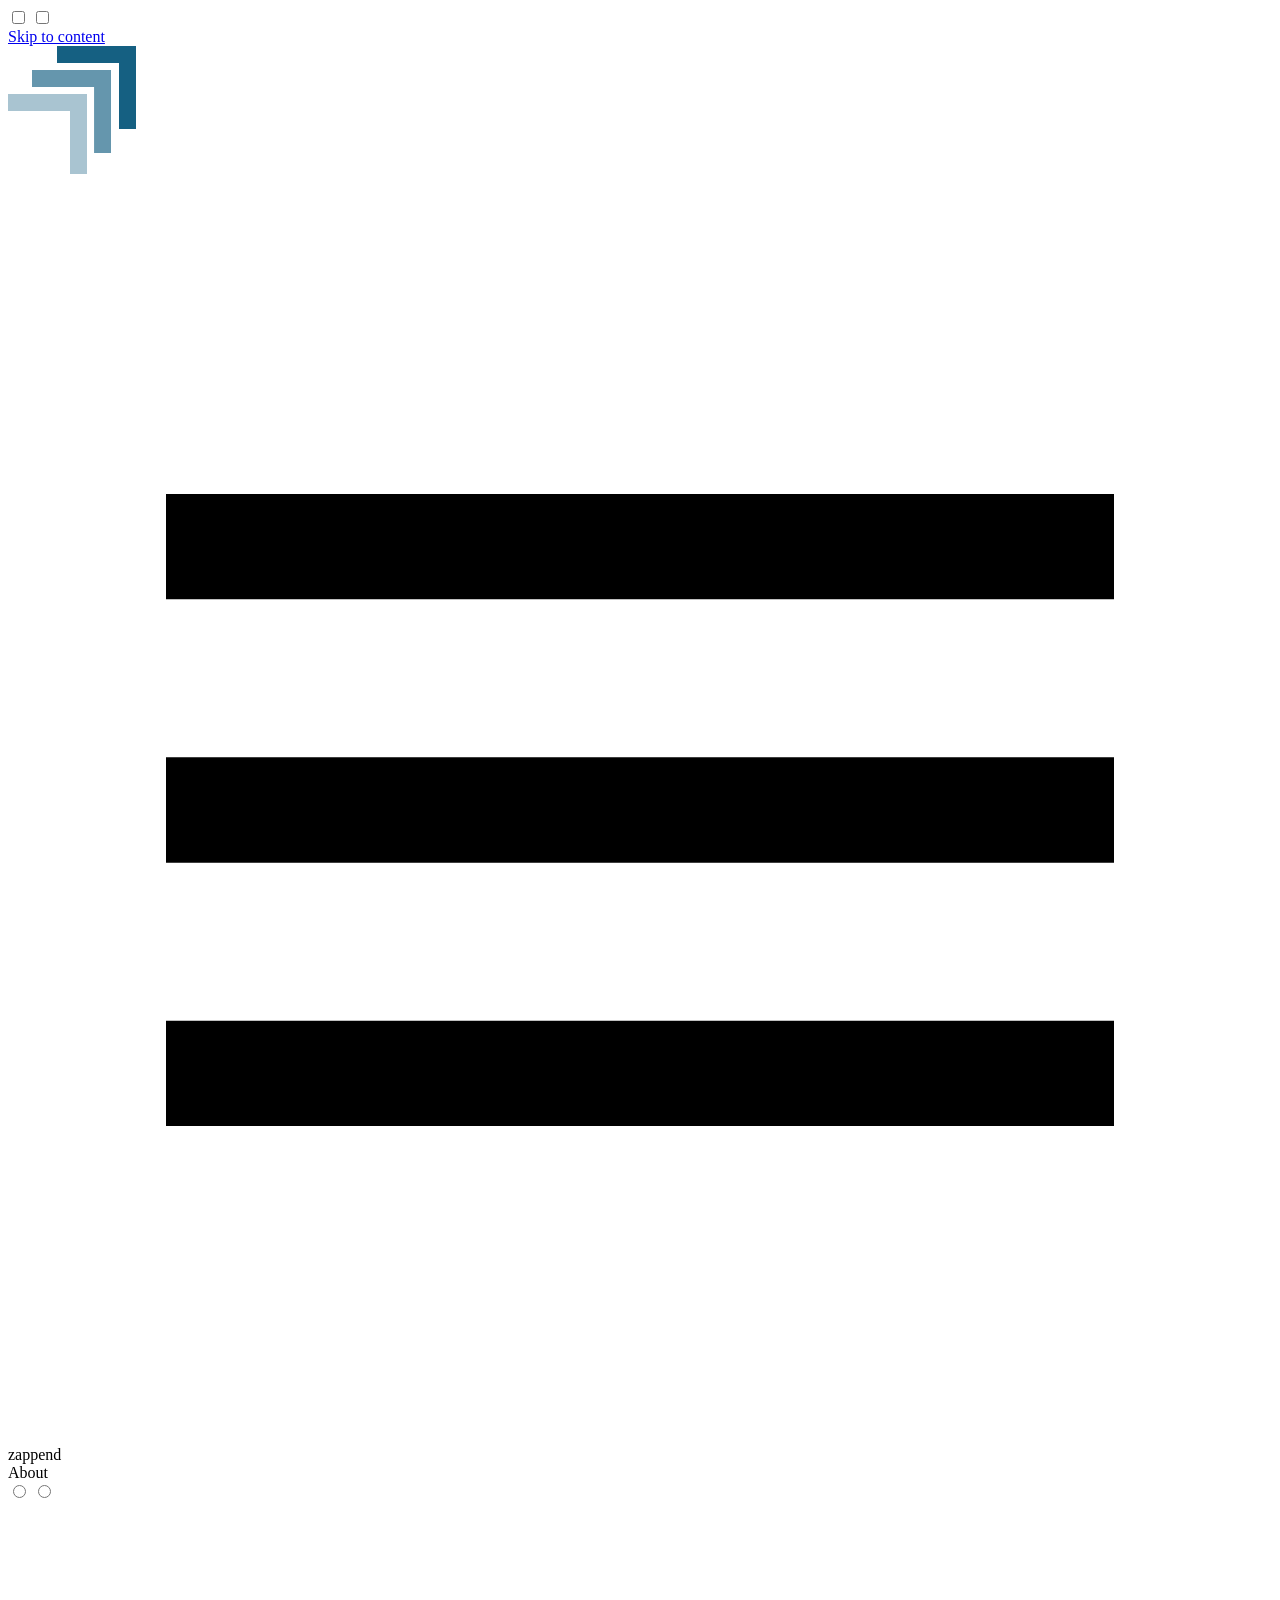
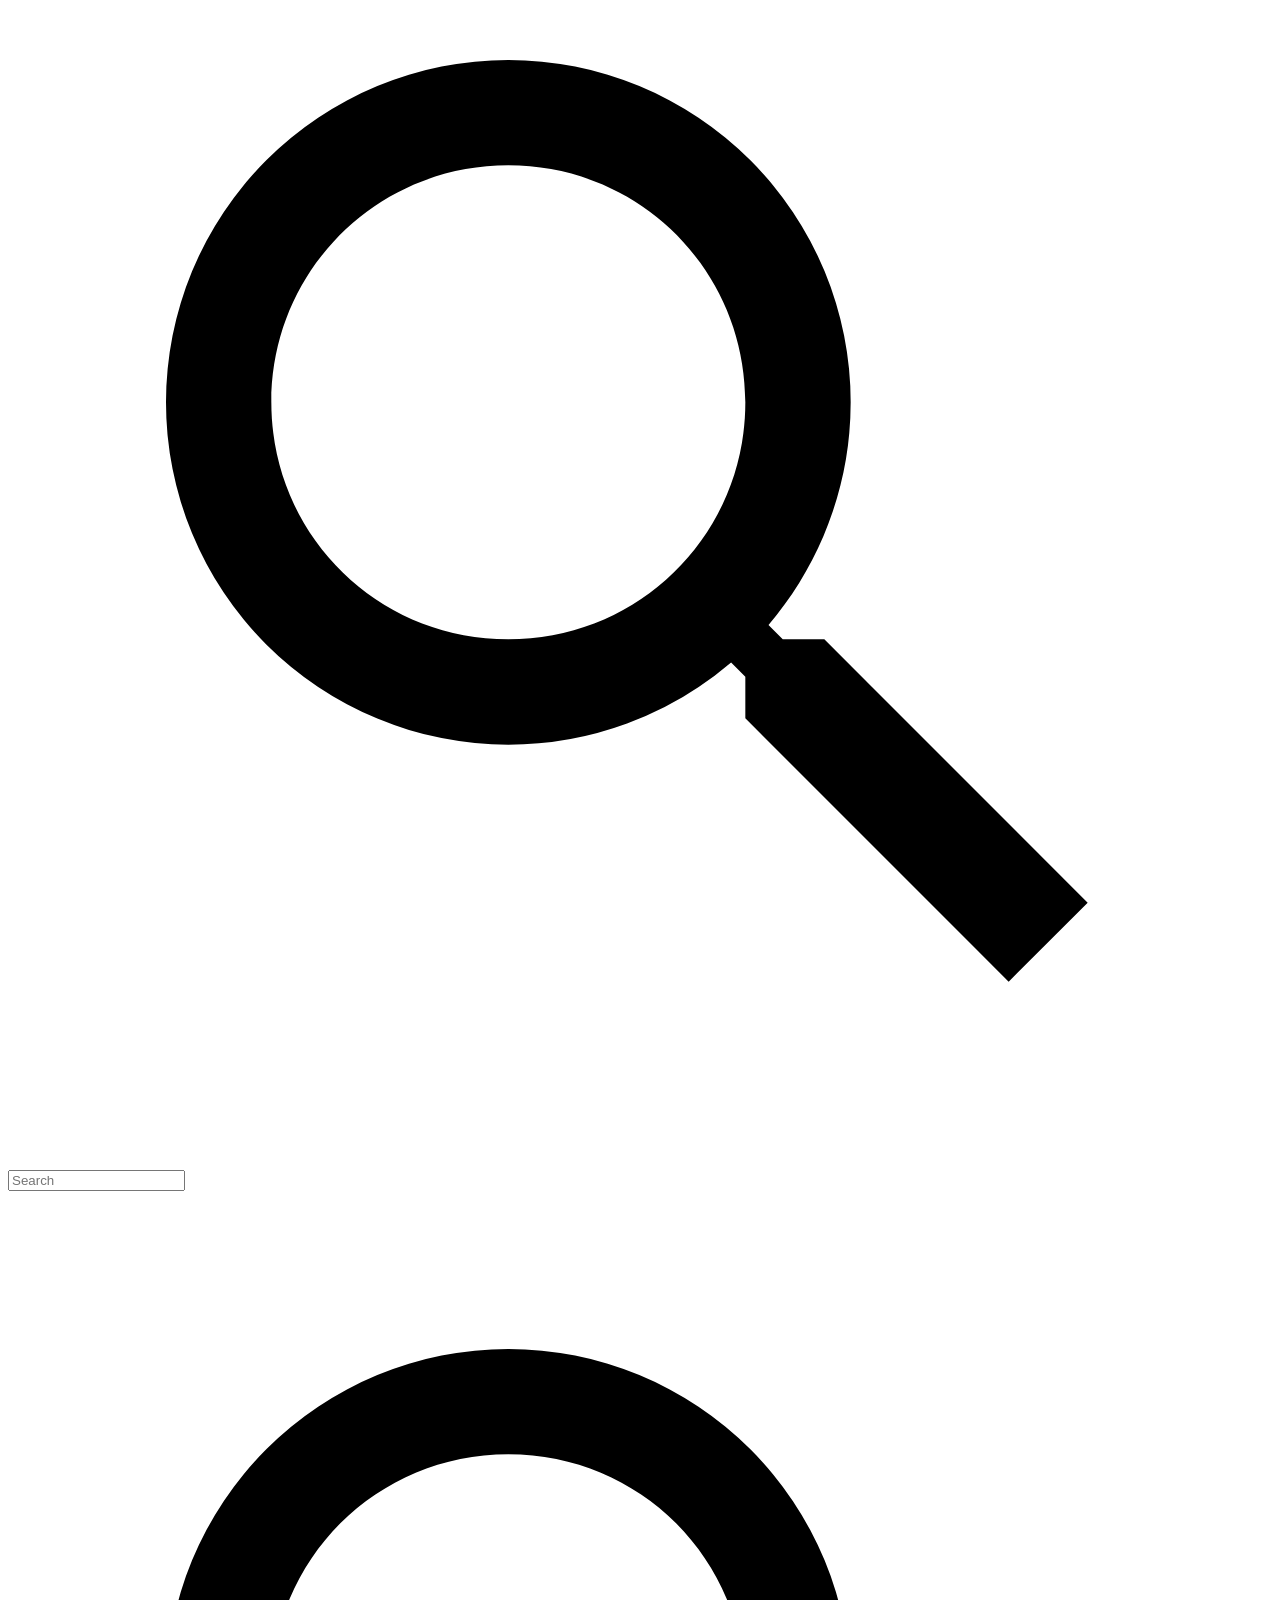
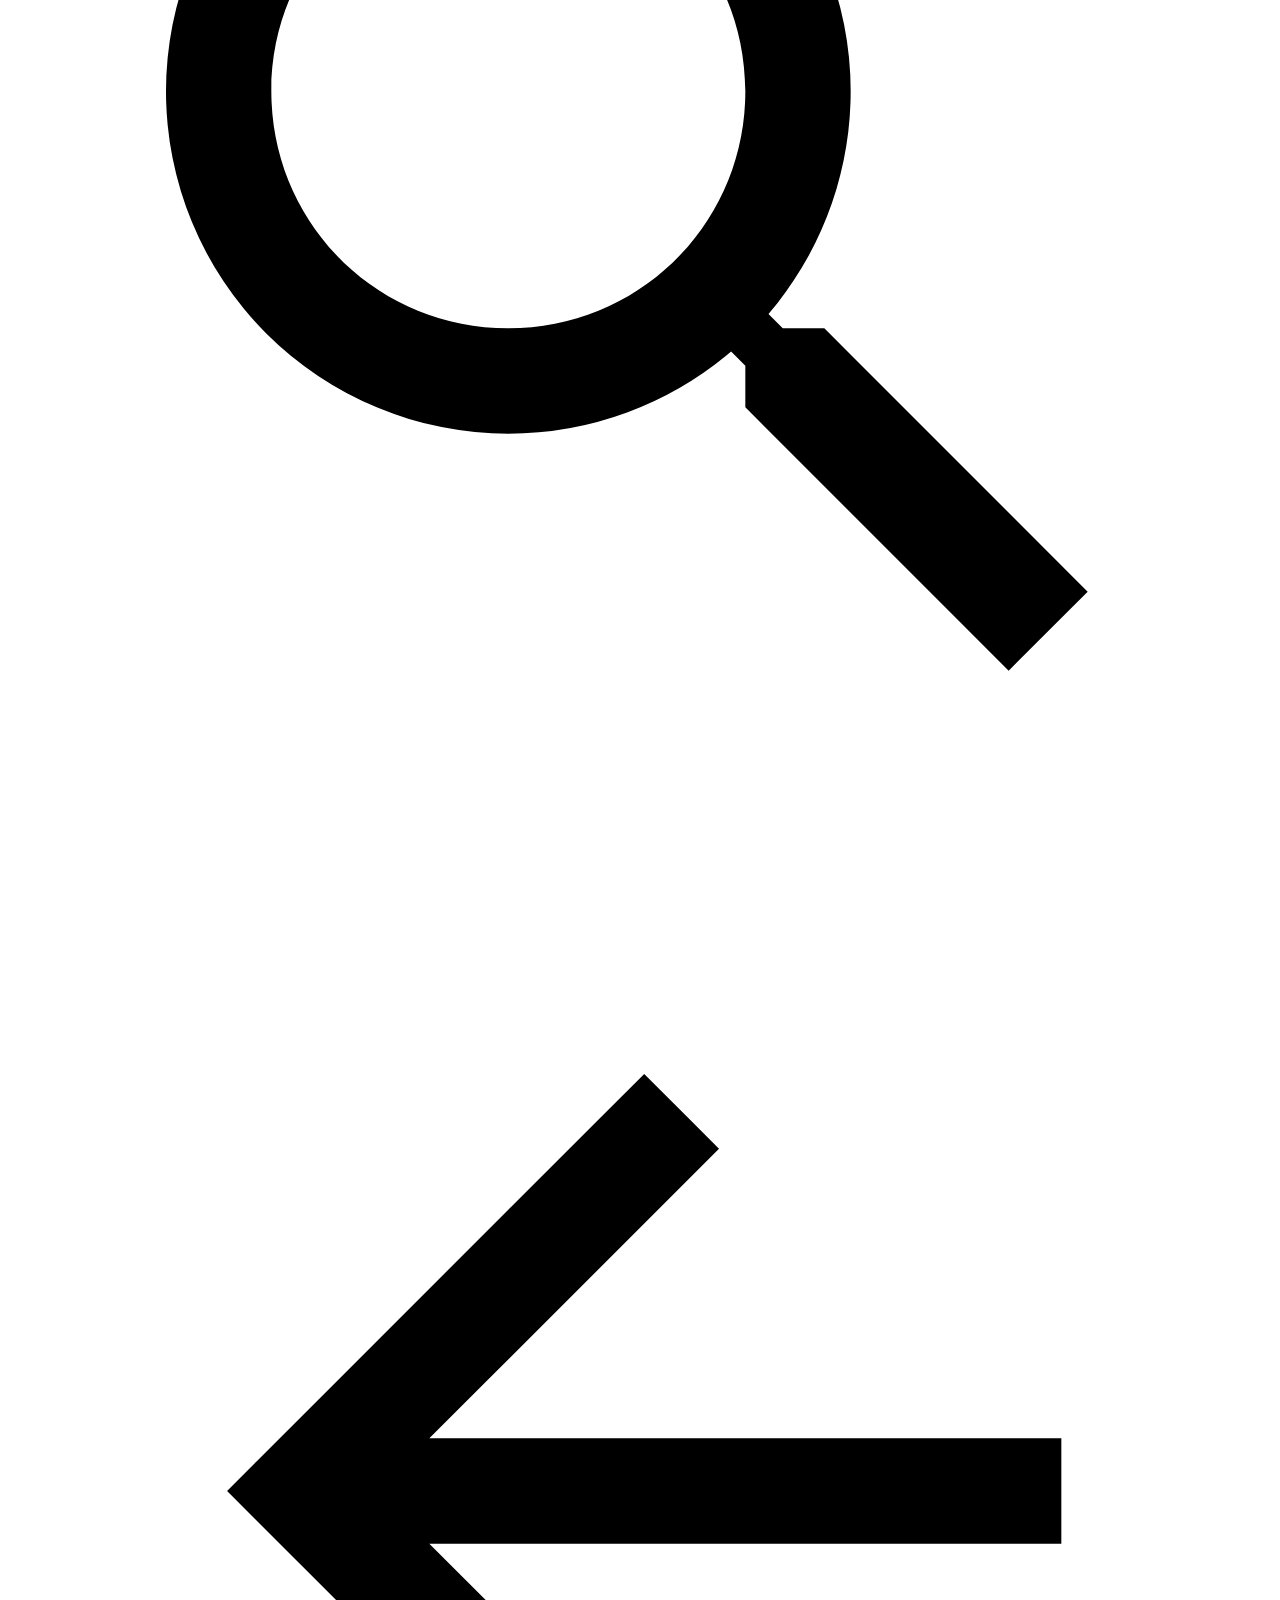
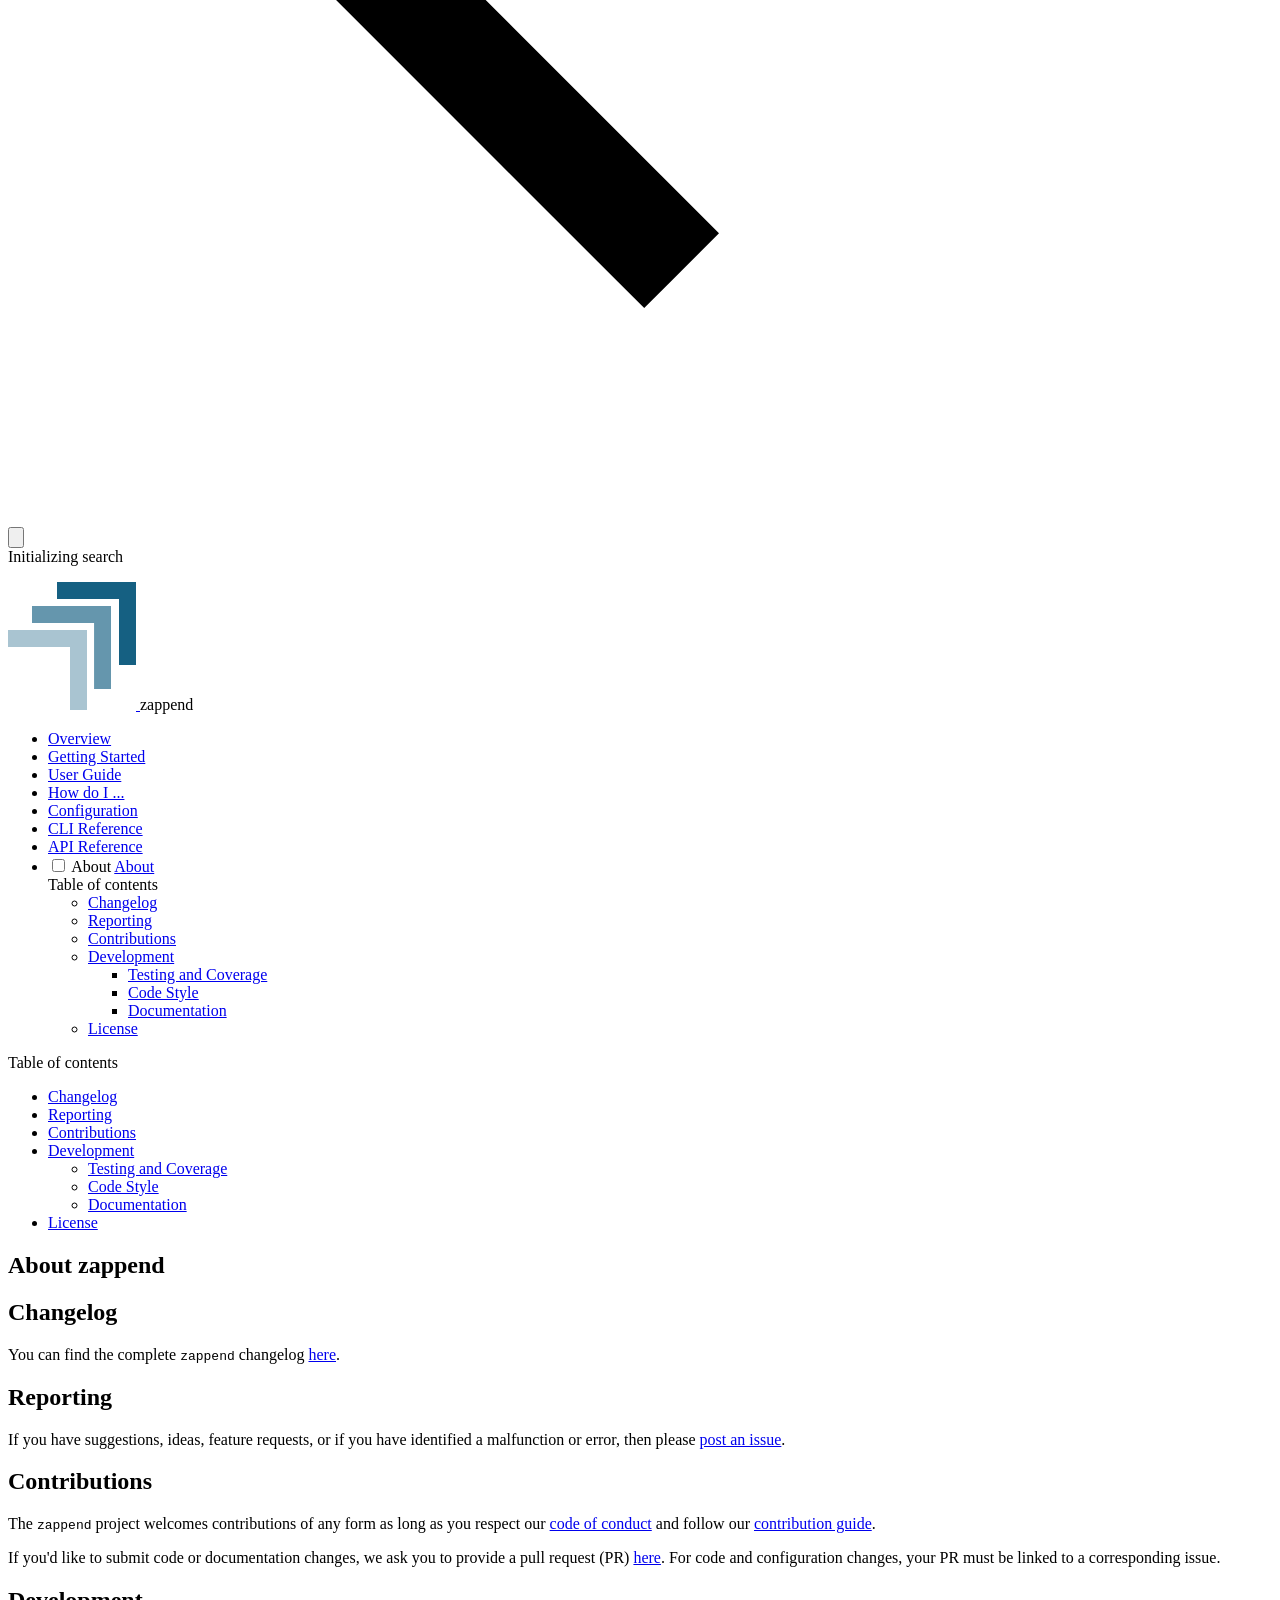
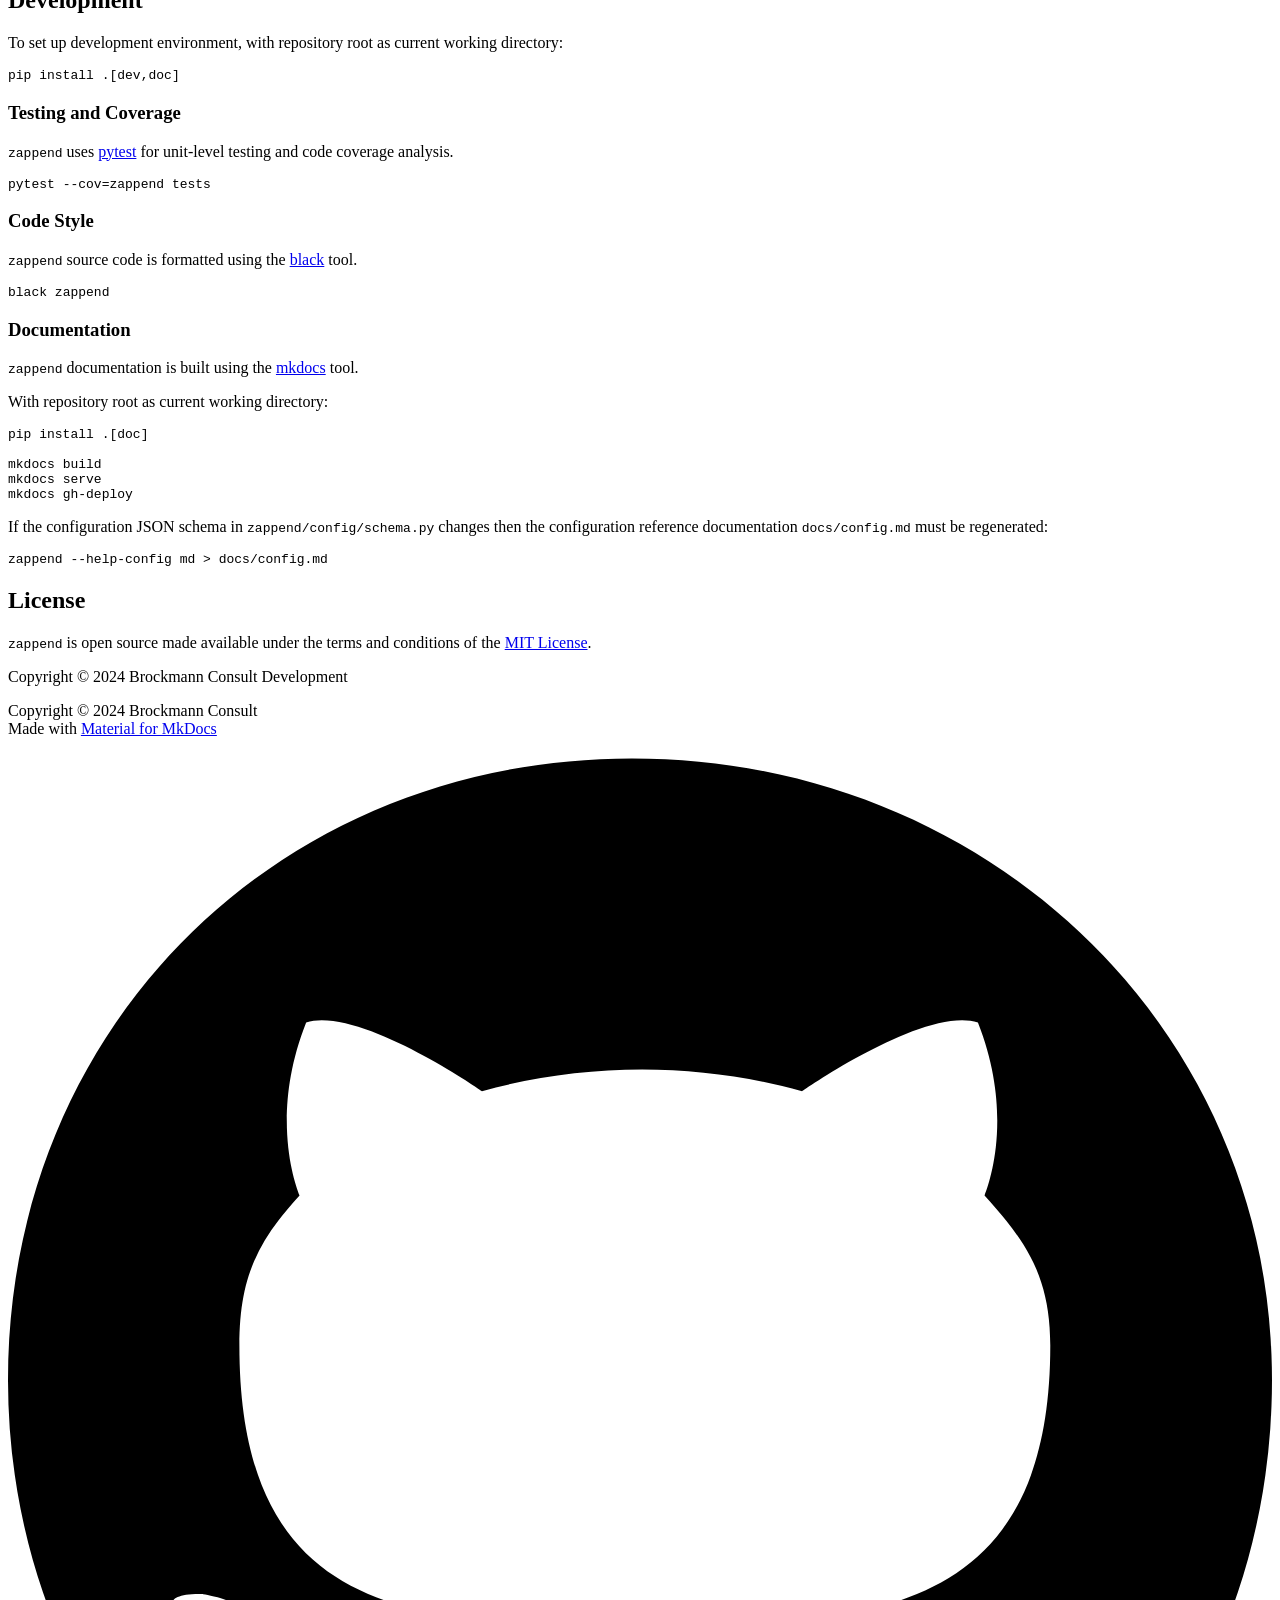
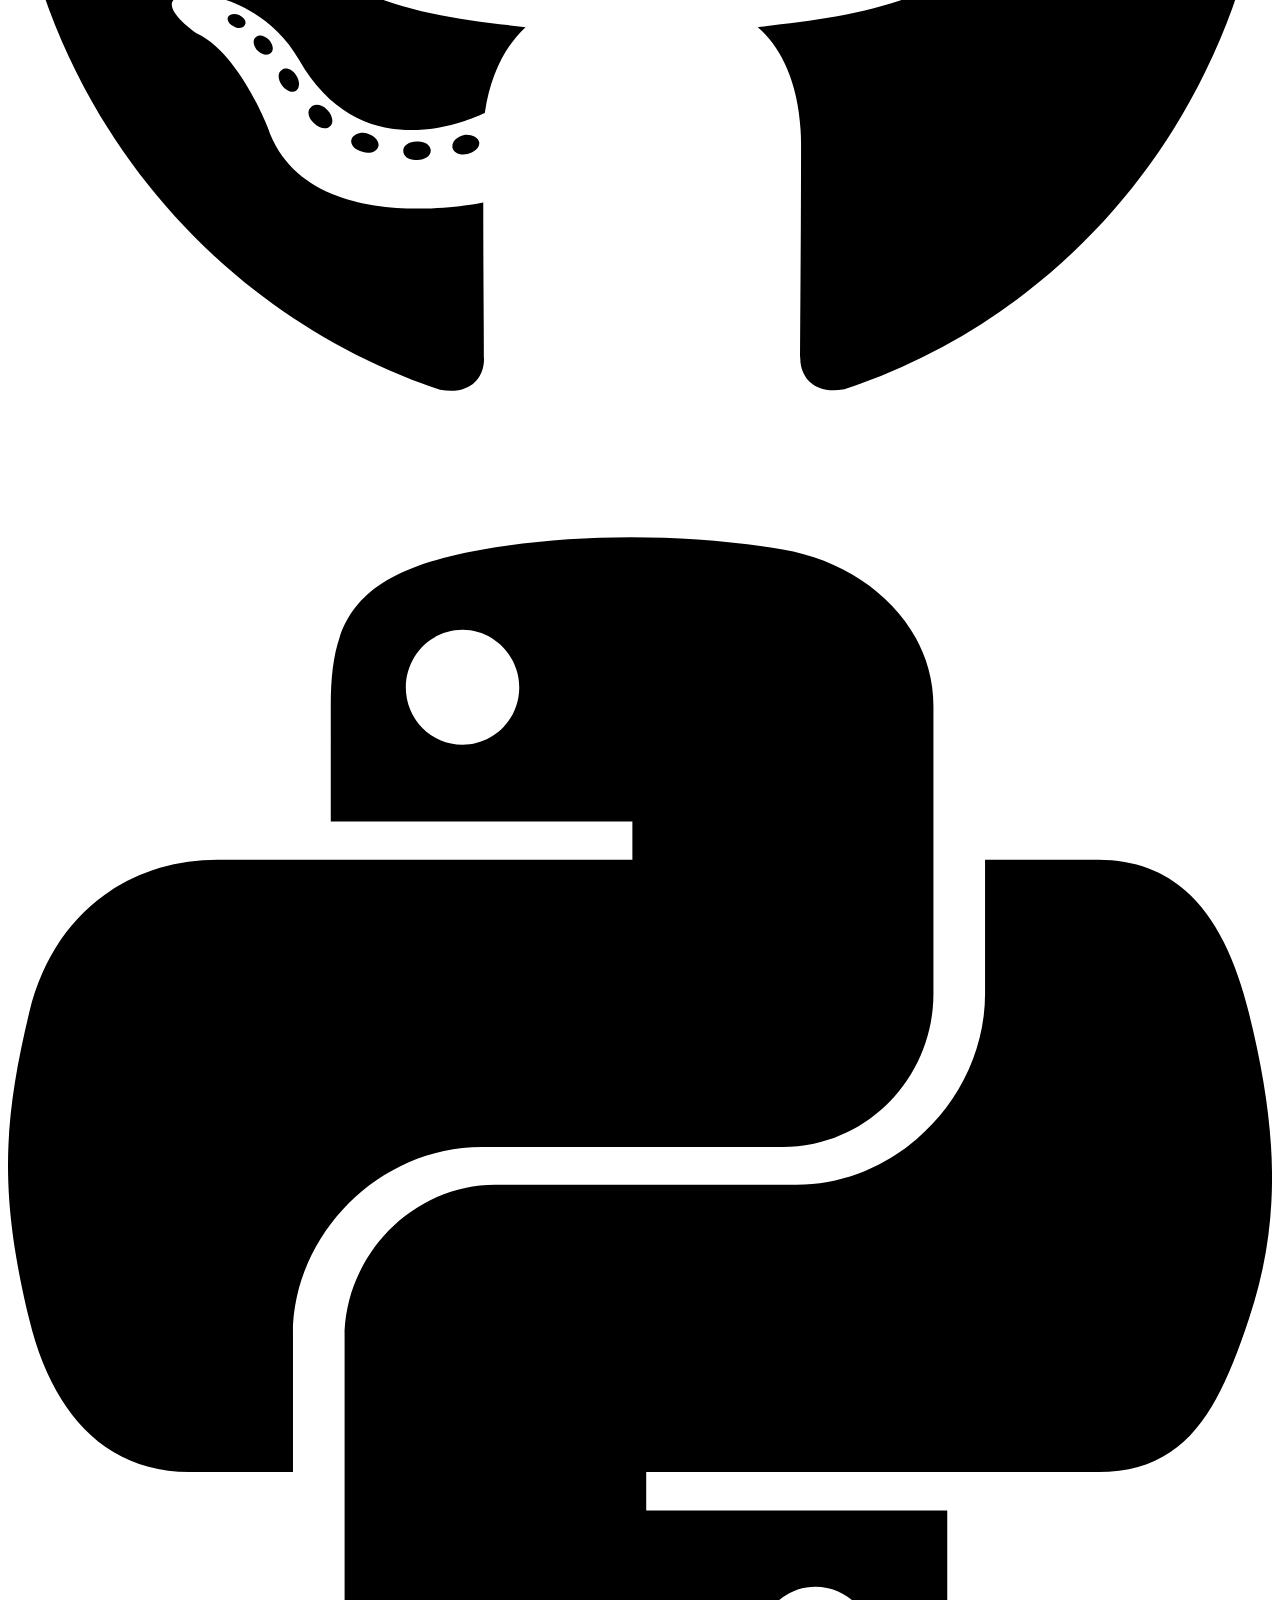
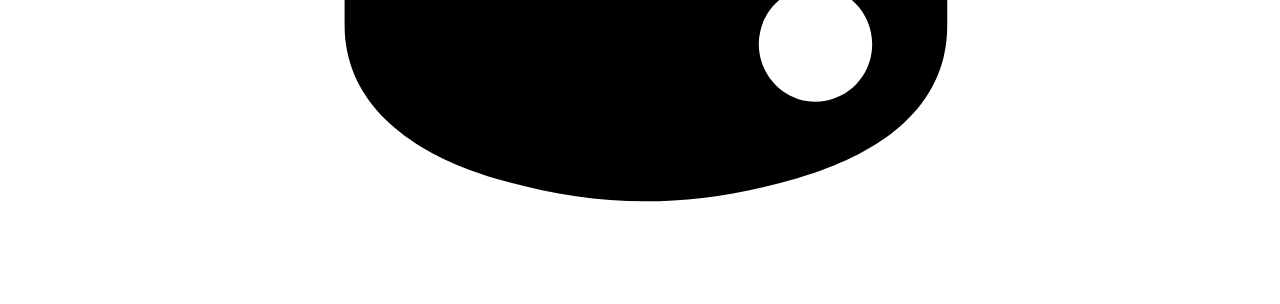
==== commit 7c38bd2a: "Deployed 0295609 with MkDocs version: 1.6.0" ====
--- a/about/index.html
+++ b/about/index.html
@@ -14,7 +14,7 @@
       
       
       <link rel="icon" href="../assets/logo-small.png">
-      <meta name="generator" content="mkdocs-1.5.3, mkdocs-material-9.5.13">
+      <meta name="generator" content="mkdocs-1.6.0, mkdocs-material-9.5.25">
     
     
       
@@ -22,7 +22,7 @@
       
     
     
-      <link rel="stylesheet" href="../assets/stylesheets/main.7e359304.min.css">
+      <link rel="stylesheet" href="../assets/stylesheets/main.6543a935.min.css">
       
         
         <link rel="stylesheet" href="../assets/stylesheets/palette.06af60db.min.css">
@@ -270,6 +270,26 @@
   
   <span class="md-ellipsis">
     User Guide
+  </span>
+  
+
+      </a>
+    </li>
+  
+
+    
+      
+      
+  
+  
+  
+  
+    <li class="md-nav__item">
+      <a href="../howdoi/" class="md-nav__link">
+        
+  
+  <span class="md-ellipsis">
+    How do I ...
   </span>
   
 
@@ -615,10 +635,9 @@
 For code and configuration changes, your PR must be linked to a 
 corresponding issue. </p>
 <h2 id="development">Development</h2>
-<p>Setup development environment:</p>
-<div class="highlight"><pre><span></span><code>pip<span class="w"> </span>install<span class="w"> </span>-r<span class="w"> </span>requirements.txt
-pip<span class="w"> </span>install<span class="w"> </span>-r<span class="w"> </span>requirements-dev.txt
-pip<span class="w"> </span>install<span class="w"> </span>-r<span class="w"> </span>requirements-docs.txt
+<p>To set up development environment, with repository root as current
+working directory:</p>
+<div class="highlight"><pre><span></span><code>pip<span class="w"> </span>install<span class="w"> </span>.<span class="o">[</span>dev,doc<span class="o">]</span>
 </code></pre></div>
 <h3 id="testing-and-coverage">Testing and Coverage</h3>
 <p><code>zappend</code> uses <a href="https://docs.pytest.org/">pytest</a> for unit-level testing 
@@ -631,7 +650,8 @@
 </code></pre></div>
 <h3 id="documentation">Documentation</h3>
 <p><code>zappend</code> documentation is built using the <a href="https://www.mkdocs.org/">mkdocs</a> tool.</p>
-<div class="highlight"><pre><span></span><code>pip<span class="w"> </span>install<span class="w"> </span>-r<span class="w"> </span>requirements-doc.txt
+<p>With repository root as current working directory:</p>
+<div class="highlight"><pre><span></span><code>pip<span class="w"> </span>install<span class="w"> </span>.<span class="o">[</span>doc<span class="o">]</span>
 
 mkdocs<span class="w"> </span>build
 mkdocs<span class="w"> </span>serve
@@ -696,7 +716,7 @@
       
     
     <a href="https://github.com/bcdev/zappend" target="_blank" rel="noopener" title="github.com" class="md-social__link">
-      <svg xmlns="http://www.w3.org/2000/svg" viewBox="0 0 496 512"><!--! Font Awesome Free 6.5.1 by @fontawesome - https://fontawesome.com License - https://fontawesome.com/license/free (Icons: CC BY 4.0, Fonts: SIL OFL 1.1, Code: MIT License) Copyright 2023 Fonticons, Inc.--><path d="M165.9 397.4c0 2-2.3 3.6-5.2 3.6-3.3.3-5.6-1.3-5.6-3.6 0-2 2.3-3.6 5.2-3.6 3-.3 5.6 1.3 5.6 3.6zm-31.1-4.5c-.7 2 1.3 4.3 4.3 4.9 2.6 1 5.6 0 6.2-2s-1.3-4.3-4.3-5.2c-2.6-.7-5.5.3-6.2 2.3zm44.2-1.7c-2.9.7-4.9 2.6-4.6 4.9.3 2 2.9 3.3 5.9 2.6 2.9-.7 4.9-2.6 4.6-4.6-.3-1.9-3-3.2-5.9-2.9zM244.8 8C106.1 8 0 113.3 0 252c0 110.9 69.8 205.8 169.5 239.2 12.8 2.3 17.3-5.6 17.3-12.1 0-6.2-.3-40.4-.3-61.4 0 0-70 15-84.7-29.8 0 0-11.4-29.1-27.8-36.6 0 0-22.9-15.7 1.6-15.4 0 0 24.9 2 38.6 25.8 21.9 38.6 58.6 27.5 72.9 20.9 2.3-16 8.8-27.1 16-33.7-55.9-6.2-112.3-14.3-112.3-110.5 0-27.5 7.6-41.3 23.6-58.9-2.6-6.5-11.1-33.3 2.6-67.9 20.9-6.5 69 27 69 27 20-5.6 41.5-8.5 62.8-8.5s42.8 2.9 62.8 8.5c0 0 48.1-33.6 69-27 13.7 34.7 5.2 61.4 2.6 67.9 16 17.7 25.8 31.5 25.8 58.9 0 96.5-58.9 104.2-114.8 110.5 9.2 7.9 17 22.9 17 46.4 0 33.7-.3 75.4-.3 83.6 0 6.5 4.6 14.4 17.3 12.1C428.2 457.8 496 362.9 496 252 496 113.3 383.5 8 244.8 8zM97.2 352.9c-1.3 1-1 3.3.7 5.2 1.6 1.6 3.9 2.3 5.2 1 1.3-1 1-3.3-.7-5.2-1.6-1.6-3.9-2.3-5.2-1zm-10.8-8.1c-.7 1.3.3 2.9 2.3 3.9 1.6 1 3.6.7 4.3-.7.7-1.3-.3-2.9-2.3-3.9-2-.6-3.6-.3-4.3.7zm32.4 35.6c-1.6 1.3-1 4.3 1.3 6.2 2.3 2.3 5.2 2.6 6.5 1 1.3-1.3.7-4.3-1.3-6.2-2.2-2.3-5.2-2.6-6.5-1zm-11.4-14.7c-1.6 1-1.6 3.6 0 5.9 1.6 2.3 4.3 3.3 5.6 2.3 1.6-1.3 1.6-3.9 0-6.2-1.4-2.3-4-3.3-5.6-2z"/></svg>
+      <svg xmlns="http://www.w3.org/2000/svg" viewBox="0 0 496 512"><!--! Font Awesome Free 6.5.2 by @fontawesome - https://fontawesome.com License - https://fontawesome.com/license/free (Icons: CC BY 4.0, Fonts: SIL OFL 1.1, Code: MIT License) Copyright 2024 Fonticons, Inc.--><path d="M165.9 397.4c0 2-2.3 3.6-5.2 3.6-3.3.3-5.6-1.3-5.6-3.6 0-2 2.3-3.6 5.2-3.6 3-.3 5.6 1.3 5.6 3.6zm-31.1-4.5c-.7 2 1.3 4.3 4.3 4.9 2.6 1 5.6 0 6.2-2s-1.3-4.3-4.3-5.2c-2.6-.7-5.5.3-6.2 2.3zm44.2-1.7c-2.9.7-4.9 2.6-4.6 4.9.3 2 2.9 3.3 5.9 2.6 2.9-.7 4.9-2.6 4.6-4.6-.3-1.9-3-3.2-5.9-2.9zM244.8 8C106.1 8 0 113.3 0 252c0 110.9 69.8 205.8 169.5 239.2 12.8 2.3 17.3-5.6 17.3-12.1 0-6.2-.3-40.4-.3-61.4 0 0-70 15-84.7-29.8 0 0-11.4-29.1-27.8-36.6 0 0-22.9-15.7 1.6-15.4 0 0 24.9 2 38.6 25.8 21.9 38.6 58.6 27.5 72.9 20.9 2.3-16 8.8-27.1 16-33.7-55.9-6.2-112.3-14.3-112.3-110.5 0-27.5 7.6-41.3 23.6-58.9-2.6-6.5-11.1-33.3 2.6-67.9 20.9-6.5 69 27 69 27 20-5.6 41.5-8.5 62.8-8.5s42.8 2.9 62.8 8.5c0 0 48.1-33.6 69-27 13.7 34.7 5.2 61.4 2.6 67.9 16 17.7 25.8 31.5 25.8 58.9 0 96.5-58.9 104.2-114.8 110.5 9.2 7.9 17 22.9 17 46.4 0 33.7-.3 75.4-.3 83.6 0 6.5 4.6 14.4 17.3 12.1C428.2 457.8 496 362.9 496 252 496 113.3 383.5 8 244.8 8zM97.2 352.9c-1.3 1-1 3.3.7 5.2 1.6 1.6 3.9 2.3 5.2 1 1.3-1 1-3.3-.7-5.2-1.6-1.6-3.9-2.3-5.2-1zm-10.8-8.1c-.7 1.3.3 2.9 2.3 3.9 1.6 1 3.6.7 4.3-.7.7-1.3-.3-2.9-2.3-3.9-2-.6-3.6-.3-4.3.7zm32.4 35.6c-1.6 1.3-1 4.3 1.3 6.2 2.3 2.3 5.2 2.6 6.5 1 1.3-1.3.7-4.3-1.3-6.2-2.2-2.3-5.2-2.6-6.5-1zm-11.4-14.7c-1.6 1-1.6 3.6 0 5.9 1.6 2.3 4.3 3.3 5.6 2.3 1.6-1.3 1.6-3.9 0-6.2-1.4-2.3-4-3.3-5.6-2z"/></svg>
     </a>
   
     
@@ -707,7 +727,7 @@
       
     
     <a href="https://pypi.org/project/zappend/" target="_blank" rel="noopener" title="pypi.org" class="md-social__link">
-      <svg xmlns="http://www.w3.org/2000/svg" viewBox="0 0 448 512"><!--! Font Awesome Free 6.5.1 by @fontawesome - https://fontawesome.com License - https://fontawesome.com/license/free (Icons: CC BY 4.0, Fonts: SIL OFL 1.1, Code: MIT License) Copyright 2023 Fonticons, Inc.--><path d="M439.8 200.5c-7.7-30.9-22.3-54.2-53.4-54.2h-40.1v47.4c0 36.8-31.2 67.8-66.8 67.8H172.7c-29.2 0-53.4 25-53.4 54.3v101.8c0 29 25.2 46 53.4 54.3 33.8 9.9 66.3 11.7 106.8 0 26.9-7.8 53.4-23.5 53.4-54.3v-40.7H226.2v-13.6h160.2c31.1 0 42.6-21.7 53.4-54.2 11.2-33.5 10.7-65.7 0-108.6zM286.2 404c11.1 0 20.1 9.1 20.1 20.3 0 11.3-9 20.4-20.1 20.4-11 0-20.1-9.2-20.1-20.4.1-11.3 9.1-20.3 20.1-20.3zM167.8 248.1h106.8c29.7 0 53.4-24.5 53.4-54.3V91.9c0-29-24.4-50.7-53.4-55.6-35.8-5.9-74.7-5.6-106.8.1-45.2 8-53.4 24.7-53.4 55.6v40.7h106.9v13.6h-147c-31.1 0-58.3 18.7-66.8 54.2-9.8 40.7-10.2 66.1 0 108.6 7.6 31.6 25.7 54.2 56.8 54.2H101v-48.8c0-35.3 30.5-66.4 66.8-66.4zm-6.7-142.6c-11.1 0-20.1-9.1-20.1-20.3.1-11.3 9-20.4 20.1-20.4 11 0 20.1 9.2 20.1 20.4s-9 20.3-20.1 20.3z"/></svg>
+      <svg xmlns="http://www.w3.org/2000/svg" viewBox="0 0 448 512"><!--! Font Awesome Free 6.5.2 by @fontawesome - https://fontawesome.com License - https://fontawesome.com/license/free (Icons: CC BY 4.0, Fonts: SIL OFL 1.1, Code: MIT License) Copyright 2024 Fonticons, Inc.--><path d="M439.8 200.5c-7.7-30.9-22.3-54.2-53.4-54.2h-40.1v47.4c0 36.8-31.2 67.8-66.8 67.8H172.7c-29.2 0-53.4 25-53.4 54.3v101.8c0 29 25.2 46 53.4 54.3 33.8 9.9 66.3 11.7 106.8 0 26.9-7.8 53.4-23.5 53.4-54.3v-40.7H226.2v-13.6h160.2c31.1 0 42.6-21.7 53.4-54.2 11.2-33.5 10.7-65.7 0-108.6zM286.2 404c11.1 0 20.1 9.1 20.1 20.3 0 11.3-9 20.4-20.1 20.4-11 0-20.1-9.2-20.1-20.4.1-11.3 9.1-20.3 20.1-20.3zM167.8 248.1h106.8c29.7 0 53.4-24.5 53.4-54.3V91.9c0-29-24.4-50.7-53.4-55.6-35.8-5.9-74.7-5.6-106.8.1-45.2 8-53.4 24.7-53.4 55.6v40.7h106.9v13.6h-147c-31.1 0-58.3 18.7-66.8 54.2-9.8 40.7-10.2 66.1 0 108.6 7.6 31.6 25.7 54.2 56.8 54.2H101v-48.8c0-35.3 30.5-66.4 66.8-66.4zm-6.7-142.6c-11.1 0-20.1-9.1-20.1-20.3.1-11.3 9-20.4 20.1-20.4 11 0 20.1 9.2 20.1 20.4s-9 20.3-20.1 20.3z"/></svg>
     </a>
   
 </div>
@@ -725,7 +745,7 @@
     <script id="__config" type="application/json">{"base": "..", "features": [], "search": "../assets/javascripts/workers/search.b8dbb3d2.min.js", "translations": {"clipboard.copied": "Copied to clipboard", "clipboard.copy": "Copy to clipboard", "search.result.more.one": "1 more on this page", "search.result.more.other": "# more on this page", "search.result.none": "No matching documents", "search.result.one": "1 matching document", "search.result.other": "# matching documents", "search.result.placeholder": "Type to start searching", "search.result.term.missing": "Missing", "select.version": "Select version"}}</script>
     
     
-      <script src="../assets/javascripts/bundle.c8d2eff1.min.js"></script>
+      <script src="../assets/javascripts/bundle.081f42fc.min.js"></script>
       
     
   </body>
--- a/assets/stylesheets/main.6543a935.min.css
+++ b/assets/stylesheets/main.6543a935.min.css
@@ -0,0 +1 @@
+@charset "UTF-8";html{-webkit-text-size-adjust:none;-moz-text-size-adjust:none;text-size-adjust:none;box-sizing:border-box}*,:after,:before{box-sizing:inherit}@media (prefers-reduced-motion){*,:after,:before{transition:none!important}}body{margin:0}a,button,input,label{-webkit-tap-highlight-color:transparent}a{color:inherit;text-decoration:none}hr{border:0;box-sizing:initial;display:block;height:.05rem;overflow:visible;padding:0}small{font-size:80%}sub,sup{line-height:1em}img{border-style:none}table{border-collapse:initial;border-spacing:0}td,th{font-weight:400;vertical-align:top}button{background:#0000;border:0;font-family:inherit;font-size:inherit;margin:0;padding:0}input{border:0;outline:none}:root{--md-primary-fg-color:#4051b5;--md-primary-fg-color--light:#5d6cc0;--md-primary-fg-color--dark:#303fa1;--md-primary-bg-color:#fff;--md-primary-bg-color--light:#ffffffb3;--md-accent-fg-color:#526cfe;--md-accent-fg-color--transparent:#526cfe1a;--md-accent-bg-color:#fff;--md-accent-bg-color--light:#ffffffb3}[data-md-color-scheme=default]{color-scheme:light}[data-md-color-scheme=default] img[src$="#gh-dark-mode-only"],[data-md-color-scheme=default] img[src$="#only-dark"]{display:none}:root,[data-md-color-scheme=default]{--md-hue:225deg;--md-default-fg-color:#000000de;--md-default-fg-color--light:#0000008a;--md-default-fg-color--lighter:#00000052;--md-default-fg-color--lightest:#00000012;--md-default-bg-color:#fff;--md-default-bg-color--light:#ffffffb3;--md-default-bg-color--lighter:#ffffff4d;--md-default-bg-color--lightest:#ffffff1f;--md-code-fg-color:#36464e;--md-code-bg-color:#f5f5f5;--md-code-hl-color:#4287ff;--md-code-hl-color--light:#4287ff1a;--md-code-hl-number-color:#d52a2a;--md-code-hl-special-color:#db1457;--md-code-hl-function-color:#a846b9;--md-code-hl-constant-color:#6e59d9;--md-code-hl-keyword-color:#3f6ec6;--md-code-hl-string-color:#1c7d4d;--md-code-hl-name-color:var(--md-code-fg-color);--md-code-hl-operator-color:var(--md-default-fg-color--light);--md-code-hl-punctuation-color:var(--md-default-fg-color--light);--md-code-hl-comment-color:var(--md-default-fg-color--light);--md-code-hl-generic-color:var(--md-default-fg-color--light);--md-code-hl-variable-color:var(--md-default-fg-color--light);--md-typeset-color:var(--md-default-fg-color);--md-typeset-a-color:var(--md-primary-fg-color);--md-typeset-del-color:#f5503d26;--md-typeset-ins-color:#0bd57026;--md-typeset-kbd-color:#fafafa;--md-typeset-kbd-accent-color:#fff;--md-typeset-kbd-border-color:#b8b8b8;--md-typeset-mark-color:#ffff0080;--md-typeset-table-color:#0000001f;--md-typeset-table-color--light:rgba(0,0,0,.035);--md-admonition-fg-color:var(--md-default-fg-color);--md-admonition-bg-color:var(--md-default-bg-color);--md-warning-fg-color:#000000de;--md-warning-bg-color:#ff9;--md-footer-fg-color:#fff;--md-footer-fg-color--light:#ffffffb3;--md-footer-fg-color--lighter:#ffffff73;--md-footer-bg-color:#000000de;--md-footer-bg-color--dark:#00000052;--md-shadow-z1:0 0.2rem 0.5rem #0000000d,0 0 0.05rem #0000001a;--md-shadow-z2:0 0.2rem 0.5rem #0000001a,0 0 0.05rem #00000040;--md-shadow-z3:0 0.2rem 0.5rem #0003,0 0 0.05rem #00000059}.md-icon svg{fill:currentcolor;display:block;height:1.2rem;width:1.2rem}body{-webkit-font-smoothing:antialiased;-moz-osx-font-smoothing:grayscale;--md-text-font-family:var(--md-text-font,_),-apple-system,BlinkMacSystemFont,Helvetica,Arial,sans-serif;--md-code-font-family:var(--md-code-font,_),SFMono-Regular,Consolas,Menlo,monospace}aside,body,input{font-feature-settings:"kern","liga";color:var(--md-typeset-color);font-family:var(--md-text-font-family)}code,kbd,pre{font-feature-settings:"kern";font-family:var(--md-code-font-family)}:root{--md-typeset-table-sort-icon:url('data:image/svg+xml;charset=utf-8,<svg xmlns="http://www.w3.org/2000/svg" viewBox="0 0 24 24"><path d="m18 21-4-4h3V7h-3l4-4 4 4h-3v10h3M2 19v-2h10v2M2 13v-2h7v2M2 7V5h4v2H2Z"/></svg>');--md-typeset-table-sort-icon--asc:url('data:image/svg+xml;charset=utf-8,<svg xmlns="http://www.w3.org/2000/svg" viewBox="0 0 24 24"><path d="M19 17h3l-4 4-4-4h3V3h2M2 17h10v2H2M6 5v2H2V5m0 6h7v2H2v-2Z"/></svg>');--md-typeset-table-sort-icon--desc:url('data:image/svg+xml;charset=utf-8,<svg xmlns="http://www.w3.org/2000/svg" viewBox="0 0 24 24"><path d="M19 7h3l-4-4-4 4h3v14h2M2 17h10v2H2M6 5v2H2V5m0 6h7v2H2v-2Z"/></svg>')}.md-typeset{-webkit-print-color-adjust:exact;color-adjust:exact;font-size:.8rem;line-height:1.6}@media print{.md-typeset{font-size:.68rem}}.md-typeset blockquote,.md-typeset dl,.md-typeset figure,.md-typeset ol,.md-typeset pre,.md-typeset ul{margin-bottom:1em;margin-top:1em}.md-typeset h1{color:var(--md-default-fg-color--light);font-size:2em;line-height:1.3;margin:0 0 1.25em}.md-typeset h1,.md-typeset h2{font-weight:300;letter-spacing:-.01em}.md-typeset h2{font-size:1.5625em;line-height:1.4;margin:1.6em 0 .64em}.md-typeset h3{font-size:1.25em;font-weight:400;letter-spacing:-.01em;line-height:1.5;margin:1.6em 0 .8em}.md-typeset h2+h3{margin-top:.8em}.md-typeset h4{font-weight:700;letter-spacing:-.01em;margin:1em 0}.md-typeset h5,.md-typeset h6{color:var(--md-default-fg-color--light);font-size:.8em;font-weight:700;letter-spacing:-.01em;margin:1.25em 0}.md-typeset h5{text-transform:uppercase}.md-typeset hr{border-bottom:.05rem solid var(--md-default-fg-color--lightest);display:flow-root;margin:1.5em 0}.md-typeset a{color:var(--md-typeset-a-color);word-break:break-word}.md-typeset a,.md-typeset a:before{transition:color 125ms}.md-typeset a:focus,.md-typeset a:hover{color:var(--md-accent-fg-color)}.md-typeset a:focus code,.md-typeset a:hover code{background-color:var(--md-accent-fg-color--transparent)}.md-typeset a code{color:currentcolor;transition:background-color 125ms}.md-typeset a.focus-visible{outline-color:var(--md-accent-fg-color);outline-offset:.2rem}.md-typeset code,.md-typeset kbd,.md-typeset pre{color:var(--md-code-fg-color);direction:ltr;font-variant-ligatures:none}@media print{.md-typeset code,.md-typeset kbd,.md-typeset pre{white-space:pre-wrap}}.md-typeset code{background-color:var(--md-code-bg-color);border-radius:.1rem;-webkit-box-decoration-break:clone;box-decoration-break:clone;font-size:.85em;padding:0 .2941176471em;word-break:break-word}.md-typeset code:not(.focus-visible){-webkit-tap-highlight-color:transparent;outline:none}.md-typeset pre{display:flow-root;line-height:1.4;position:relative}.md-typeset pre>code{-webkit-box-decoration-break:slice;box-decoration-break:slice;box-shadow:none;display:block;margin:0;outline-color:var(--md-accent-fg-color);overflow:auto;padding:.7720588235em 1.1764705882em;scrollbar-color:var(--md-default-fg-color--lighter) #0000;scrollbar-width:thin;touch-action:auto;word-break:normal}.md-typeset pre>code:hover{scrollbar-color:var(--md-accent-fg-color) #0000}.md-typeset pre>code::-webkit-scrollbar{height:.2rem;width:.2rem}.md-typeset pre>code::-webkit-scrollbar-thumb{background-color:var(--md-default-fg-color--lighter)}.md-typeset pre>code::-webkit-scrollbar-thumb:hover{background-color:var(--md-accent-fg-color)}.md-typeset kbd{background-color:var(--md-typeset-kbd-color);border-radius:.1rem;box-shadow:0 .1rem 0 .05rem var(--md-typeset-kbd-border-color),0 .1rem 0 var(--md-typeset-kbd-border-color),0 -.1rem .2rem var(--md-typeset-kbd-accent-color) inset;color:var(--md-default-fg-color);display:inline-block;font-size:.75em;padding:0 .6666666667em;vertical-align:text-top;word-break:break-word}.md-typeset mark{background-color:var(--md-typeset-mark-color);-webkit-box-decoration-break:clone;box-decoration-break:clone;color:inherit;word-break:break-word}.md-typeset abbr{border-bottom:.05rem dotted var(--md-default-fg-color--light);cursor:help;text-decoration:none}.md-typeset small{opacity:.75}[dir=ltr] .md-typeset sub,[dir=ltr] .md-typeset sup{margin-left:.078125em}[dir=rtl] .md-typeset sub,[dir=rtl] .md-typeset sup{margin-right:.078125em}[dir=ltr] .md-typeset blockquote{padding-left:.6rem}[dir=rtl] .md-typeset blockquote{padding-right:.6rem}[dir=ltr] .md-typeset blockquote{border-left:.2rem solid var(--md-default-fg-color--lighter)}[dir=rtl] .md-typeset blockquote{border-right:.2rem solid var(--md-default-fg-color--lighter)}.md-typeset blockquote{color:var(--md-default-fg-color--light);margin-left:0;margin-right:0}.md-typeset ul{list-style-type:disc}[dir=ltr] .md-typeset ol,[dir=ltr] .md-typeset ul{margin-left:.625em}[dir=rtl] .md-typeset ol,[dir=rtl] .md-typeset ul{margin-right:.625em}.md-typeset ol,.md-typeset ul{padding:0}.md-typeset ol:not([hidden]),.md-typeset ul:not([hidden]){display:flow-root}.md-typeset ol ol,.md-typeset ul ol{list-style-type:lower-alpha}.md-typeset ol ol ol,.md-typeset ul ol ol{list-style-type:lower-roman}[dir=ltr] .md-typeset ol li,[dir=ltr] .md-typeset ul li{margin-left:1.25em}[dir=rtl] .md-typeset ol li,[dir=rtl] .md-typeset ul li{margin-right:1.25em}.md-typeset ol li,.md-typeset ul li{margin-bottom:.5em}.md-typeset ol li blockquote,.md-typeset ol li p,.md-typeset ul li blockquote,.md-typeset ul li p{margin:.5em 0}.md-typeset ol li:last-child,.md-typeset ul li:last-child{margin-bottom:0}[dir=ltr] .md-typeset ol li ol,[dir=ltr] .md-typeset ol li ul,[dir=ltr] .md-typeset ul li ol,[dir=ltr] .md-typeset ul li ul{margin-left:.625em}[dir=rtl] .md-typeset ol li ol,[dir=rtl] .md-typeset ol li ul,[dir=rtl] .md-typeset ul li ol,[dir=rtl] .md-typeset ul li ul{margin-right:.625em}.md-typeset ol li ol,.md-typeset ol li ul,.md-typeset ul li ol,.md-typeset ul li ul{margin-bottom:.5em;margin-top:.5em}[dir=ltr] .md-typeset dd{margin-left:1.875em}[dir=rtl] .md-typeset dd{margin-right:1.875em}.md-typeset dd{margin-bottom:1.5em;margin-top:1em}.md-typeset img,.md-typeset svg,.md-typeset video{height:auto;max-width:100%}.md-typeset img[align=left]{margin:1em 1em 1em 0}.md-typeset img[align=right]{margin:1em 0 1em 1em}.md-typeset img[align]:only-child{margin-top:0}.md-typeset figure{display:flow-root;margin:1em auto;max-width:100%;text-align:center;width:-moz-fit-content;width:fit-content}.md-typeset figure img{display:block;margin:0 auto}.md-typeset figcaption{font-style:italic;margin:1em auto;max-width:24rem}.md-typeset iframe{max-width:100%}.md-typeset table:not([class]){background-color:var(--md-default-bg-color);border:.05rem solid var(--md-typeset-table-color);border-radius:.1rem;display:inline-block;font-size:.64rem;max-width:100%;overflow:auto;touch-action:auto}@media print{.md-typeset table:not([class]){display:table}}.md-typeset table:not([class])+*{margin-top:1.5em}.md-typeset table:not([class]) td>:first-child,.md-typeset table:not([class]) th>:first-child{margin-top:0}.md-typeset table:not([class]) td>:last-child,.md-typeset table:not([class]) th>:last-child{margin-bottom:0}.md-typeset table:not([class]) td:not([align]),.md-typeset table:not([class]) th:not([align]){text-align:left}[dir=rtl] .md-typeset table:not([class]) td:not([align]),[dir=rtl] .md-typeset table:not([class]) th:not([align]){text-align:right}.md-typeset table:not([class]) th{font-weight:700;min-width:5rem;padding:.9375em 1.25em;vertical-align:top}.md-typeset table:not([class]) td{border-top:.05rem solid var(--md-typeset-table-color);padding:.9375em 1.25em;vertical-align:top}.md-typeset table:not([class]) tbody tr{transition:background-color 125ms}.md-typeset table:not([class]) tbody tr:hover{background-color:var(--md-typeset-table-color--light);box-shadow:0 .05rem 0 var(--md-default-bg-color) inset}.md-typeset table:not([class]) a{word-break:normal}.md-typeset table th[role=columnheader]{cursor:pointer}[dir=ltr] .md-typeset table th[role=columnheader]:after{margin-left:.5em}[dir=rtl] .md-typeset table th[role=columnheader]:after{margin-right:.5em}.md-typeset table th[role=columnheader]:after{content:"";display:inline-block;height:1.2em;-webkit-mask-image:var(--md-typeset-table-sort-icon);mask-image:var(--md-typeset-table-sort-icon);-webkit-mask-repeat:no-repeat;mask-repeat:no-repeat;-webkit-mask-size:contain;mask-size:contain;transition:background-color 125ms;vertical-align:text-bottom;width:1.2em}.md-typeset table th[role=columnheader]:hover:after{background-color:var(--md-default-fg-color--lighter)}.md-typeset table th[role=columnheader][aria-sort=ascending]:after{background-color:var(--md-default-fg-color--light);-webkit-mask-image:var(--md-typeset-table-sort-icon--asc);mask-image:var(--md-typeset-table-sort-icon--asc)}.md-typeset table th[role=columnheader][aria-sort=descending]:after{background-color:var(--md-default-fg-color--light);-webkit-mask-image:var(--md-typeset-table-sort-icon--desc);mask-image:var(--md-typeset-table-sort-icon--desc)}.md-typeset__scrollwrap{margin:1em -.8rem;overflow-x:auto;touch-action:auto}.md-typeset__table{display:inline-block;margin-bottom:.5em;padding:0 .8rem}@media print{.md-typeset__table{display:block}}html .md-typeset__table table{display:table;margin:0;overflow:hidden;width:100%}@media screen and (max-width:44.984375em){.md-content__inner>pre{margin:1em -.8rem}.md-content__inner>pre code{border-radius:0}}.md-typeset .md-author{border-radius:100%;display:block;flex-shrink:0;height:1.6rem;overflow:hidden;position:relative;transition:color 125ms,transform 125ms;width:1.6rem}.md-typeset .md-author img{display:block}.md-typeset .md-author--more{background:var(--md-default-fg-color--lightest);color:var(--md-default-fg-color--lighter);font-size:.6rem;font-weight:700;line-height:1.6rem;text-align:center}.md-typeset .md-author--long{height:2.4rem;width:2.4rem}.md-typeset a.md-author{transform:scale(1)}.md-typeset a.md-author img{border-radius:100%;filter:grayscale(100%) opacity(75%);transition:filter 125ms}.md-typeset a.md-author:focus,.md-typeset a.md-author:hover{transform:scale(1.1);z-index:1}.md-typeset a.md-author:focus img,.md-typeset a.md-author:hover img{filter:grayscale(0)}.md-banner{background-color:var(--md-footer-bg-color);color:var(--md-footer-fg-color);overflow:auto}@media print{.md-banner{display:none}}.md-banner--warning{background-color:var(--md-warning-bg-color);color:var(--md-warning-fg-color)}.md-banner__inner{font-size:.7rem;margin:.6rem auto;padding:0 .8rem}[dir=ltr] .md-banner__button{float:right}[dir=rtl] .md-banner__button{float:left}.md-banner__button{color:inherit;cursor:pointer;transition:opacity .25s}.no-js .md-banner__button{display:none}.md-banner__button:hover{opacity:.7}html{font-size:125%;height:100%;overflow-x:hidden}@media screen and (min-width:100em){html{font-size:137.5%}}@media screen and (min-width:125em){html{font-size:150%}}body{background-color:var(--md-default-bg-color);display:flex;flex-direction:column;font-size:.5rem;min-height:100%;position:relative;width:100%}@media print{body{display:block}}@media screen and (max-width:59.984375em){body[data-md-scrolllock]{position:fixed}}.md-grid{margin-left:auto;margin-right:auto;max-width:61rem}.md-container{display:flex;flex-direction:column;flex-grow:1}@media print{.md-container{display:block}}.md-main{flex-grow:1}.md-main__inner{display:flex;height:100%;margin-top:1.5rem}.md-ellipsis{overflow:hidden;text-overflow:ellipsis}.md-toggle{display:none}.md-option{height:0;opacity:0;position:absolute;width:0}.md-option:checked+label:not([hidden]){display:block}.md-option.focus-visible+label{outline-color:var(--md-accent-fg-color);outline-style:auto}.md-skip{background-color:var(--md-default-fg-color);border-radius:.1rem;color:var(--md-default-bg-color);font-size:.64rem;margin:.5rem;opacity:0;outline-color:var(--md-accent-fg-color);padding:.3rem .5rem;position:fixed;transform:translateY(.4rem);z-index:-1}.md-skip:focus{opacity:1;transform:translateY(0);transition:transform .25s cubic-bezier(.4,0,.2,1),opacity 175ms 75ms;z-index:10}@page{margin:25mm}:root{--md-clipboard-icon:url('data:image/svg+xml;charset=utf-8,<svg xmlns="http://www.w3.org/2000/svg" viewBox="0 0 24 24"><path d="M19 21H8V7h11m0-2H8a2 2 0 0 0-2 2v14a2 2 0 0 0 2 2h11a2 2 0 0 0 2-2V7a2 2 0 0 0-2-2m-3-4H4a2 2 0 0 0-2 2v14h2V3h12V1Z"/></svg>')}.md-clipboard{border-radius:.1rem;color:var(--md-default-fg-color--lightest);cursor:pointer;height:1.5em;outline-color:var(--md-accent-fg-color);outline-offset:.1rem;position:absolute;right:.5em;top:.5em;transition:color .25s;width:1.5em;z-index:1}@media print{.md-clipboard{display:none}}.md-clipboard:not(.focus-visible){-webkit-tap-highlight-color:transparent;outline:none}:hover>.md-clipboard{color:var(--md-default-fg-color--light)}.md-clipboard:focus,.md-clipboard:hover{color:var(--md-accent-fg-color)}.md-clipboard:after{background-color:currentcolor;content:"";display:block;height:1.125em;margin:0 auto;-webkit-mask-image:var(--md-clipboard-icon);mask-image:var(--md-clipboard-icon);-webkit-mask-position:center;mask-position:center;-webkit-mask-repeat:no-repeat;mask-repeat:no-repeat;-webkit-mask-size:contain;mask-size:contain;width:1.125em}.md-clipboard--inline{cursor:pointer}.md-clipboard--inline code{transition:color .25s,background-color .25s}.md-clipboard--inline:focus code,.md-clipboard--inline:hover code{background-color:var(--md-accent-fg-color--transparent);color:var(--md-accent-fg-color)}.md-typeset .md-code__content{display:grid}@keyframes consent{0%{opacity:0;transform:translateY(100%)}to{opacity:1;transform:translateY(0)}}@keyframes overlay{0%{opacity:0}to{opacity:1}}.md-consent__overlay{animation:overlay .25s both;-webkit-backdrop-filter:blur(.1rem);backdrop-filter:blur(.1rem);background-color:#0000008a;height:100%;opacity:1;position:fixed;top:0;width:100%;z-index:5}.md-consent__inner{animation:consent .5s cubic-bezier(.1,.7,.1,1) both;background-color:var(--md-default-bg-color);border:0;border-radius:.1rem;bottom:0;box-shadow:0 0 .2rem #0000001a,0 .2rem .4rem #0003;max-height:100%;overflow:auto;padding:0;position:fixed;width:100%;z-index:5}.md-consent__form{padding:.8rem}.md-consent__settings{display:none;margin:1em 0}input:checked+.md-consent__settings{display:block}.md-consent__controls{margin-bottom:.8rem}.md-typeset .md-consent__controls .md-button{display:inline}@media screen and (max-width:44.984375em){.md-typeset .md-consent__controls .md-button{display:block;margin-top:.4rem;text-align:center;width:100%}}.md-consent label{cursor:pointer}.md-content{flex-grow:1;min-width:0}.md-content__inner{margin:0 .8rem 1.2rem;padding-top:.6rem}@media screen and (min-width:76.25em){[dir=ltr] .md-sidebar--primary:not([hidden])~.md-content>.md-content__inner{margin-left:1.2rem}[dir=ltr] .md-sidebar--secondary:not([hidden])~.md-content>.md-content__inner,[dir=rtl] .md-sidebar--primary:not([hidden])~.md-content>.md-content__inner{margin-right:1.2rem}[dir=rtl] .md-sidebar--secondary:not([hidden])~.md-content>.md-content__inner{margin-left:1.2rem}}.md-content__inner:before{content:"";display:block;height:.4rem}.md-content__inner>:last-child{margin-bottom:0}[dir=ltr] .md-content__button{float:right}[dir=rtl] .md-content__button{float:left}[dir=ltr] .md-content__button{margin-left:.4rem}[dir=rtl] .md-content__button{margin-right:.4rem}.md-content__button{margin:.4rem 0;padding:0}@media print{.md-content__button{display:none}}.md-typeset .md-content__button{color:var(--md-default-fg-color--lighter)}.md-content__button svg{display:inline;vertical-align:top}[dir=rtl] .md-content__button svg{transform:scaleX(-1)}[dir=ltr] .md-dialog{right:.8rem}[dir=rtl] .md-dialog{left:.8rem}.md-dialog{background-color:var(--md-default-fg-color);border-radius:.1rem;bottom:.8rem;box-shadow:var(--md-shadow-z3);min-width:11.1rem;opacity:0;padding:.4rem .6rem;pointer-events:none;position:fixed;transform:translateY(100%);transition:transform 0ms .4s,opacity .4s;z-index:4}@media print{.md-dialog{display:none}}.md-dialog--active{opacity:1;pointer-events:auto;transform:translateY(0);transition:transform .4s cubic-bezier(.075,.85,.175,1),opacity .4s}.md-dialog__inner{color:var(--md-default-bg-color);font-size:.7rem}.md-feedback{margin:2em 0 1em;text-align:center}.md-feedback fieldset{border:none;margin:0;padding:0}.md-feedback__title{font-weight:700;margin:1em auto}.md-feedback__inner{position:relative}.md-feedback__list{display:flex;flex-wrap:wrap;place-content:baseline center;position:relative}.md-feedback__list:hover .md-icon:not(:disabled){color:var(--md-default-fg-color--lighter)}:disabled .md-feedback__list{min-height:1.8rem}.md-feedback__icon{color:var(--md-default-fg-color--light);cursor:pointer;flex-shrink:0;margin:0 .1rem;transition:color 125ms}.md-feedback__icon:not(:disabled).md-icon:hover{color:var(--md-accent-fg-color)}.md-feedback__icon:disabled{color:var(--md-default-fg-color--lightest);pointer-events:none}.md-feedback__note{opacity:0;position:relative;transform:translateY(.4rem);transition:transform .4s cubic-bezier(.1,.7,.1,1),opacity .15s}.md-feedback__note>*{margin:0 auto;max-width:16rem}:disabled .md-feedback__note{opacity:1;transform:translateY(0)}.md-footer{background-color:var(--md-footer-bg-color);color:var(--md-footer-fg-color)}@media print{.md-footer{display:none}}.md-footer__inner{justify-content:space-between;overflow:auto;padding:.2rem}.md-footer__inner:not([hidden]){display:flex}.md-footer__link{align-items:end;display:flex;flex-grow:0.01;margin-bottom:.4rem;margin-top:1rem;max-width:100%;outline-color:var(--md-accent-fg-color);overflow:hidden;transition:opacity .25s}.md-footer__link:focus,.md-footer__link:hover{opacity:.7}[dir=rtl] .md-footer__link svg{transform:scaleX(-1)}@media screen and (max-width:44.984375em){.md-footer__link--prev{flex-shrink:0}.md-footer__link--prev .md-footer__title{display:none}}[dir=ltr] .md-footer__link--next{margin-left:auto}[dir=rtl] .md-footer__link--next{margin-right:auto}.md-footer__link--next{text-align:right}[dir=rtl] .md-footer__link--next{text-align:left}.md-footer__title{flex-grow:1;font-size:.9rem;margin-bottom:.7rem;max-width:calc(100% - 2.4rem);padding:0 1rem;white-space:nowrap}.md-footer__button{margin:.2rem;padding:.4rem}.md-footer__direction{font-size:.64rem;opacity:.7}.md-footer-meta{background-color:var(--md-footer-bg-color--dark)}.md-footer-meta__inner{display:flex;flex-wrap:wrap;justify-content:space-between;padding:.2rem}html .md-footer-meta.md-typeset a{color:var(--md-footer-fg-color--light)}html .md-footer-meta.md-typeset a:focus,html .md-footer-meta.md-typeset a:hover{color:var(--md-footer-fg-color)}.md-copyright{color:var(--md-footer-fg-color--lighter);font-size:.64rem;margin:auto .6rem;padding:.4rem 0;width:100%}@media screen and (min-width:45em){.md-copyright{width:auto}}.md-copyright__highlight{color:var(--md-footer-fg-color--light)}.md-social{display:inline-flex;gap:.2rem;margin:0 .4rem;padding:.2rem 0 .6rem}@media screen and (min-width:45em){.md-social{padding:.6rem 0}}.md-social__link{display:inline-block;height:1.6rem;text-align:center;width:1.6rem}.md-social__link:before{line-height:1.9}.md-social__link svg{fill:currentcolor;max-height:.8rem;vertical-align:-25%}.md-typeset .md-button{border:.1rem solid;border-radius:.1rem;color:var(--md-primary-fg-color);cursor:pointer;display:inline-block;font-weight:700;padding:.625em 2em;transition:color 125ms,background-color 125ms,border-color 125ms}.md-typeset .md-button--primary{background-color:var(--md-primary-fg-color);border-color:var(--md-primary-fg-color);color:var(--md-primary-bg-color)}.md-typeset .md-button:focus,.md-typeset .md-button:hover{background-color:var(--md-accent-fg-color);border-color:var(--md-accent-fg-color);color:var(--md-accent-bg-color)}[dir=ltr] .md-typeset .md-input{border-top-left-radius:.1rem}[dir=ltr] .md-typeset .md-input,[dir=rtl] .md-typeset .md-input{border-top-right-radius:.1rem}[dir=rtl] .md-typeset .md-input{border-top-left-radius:.1rem}.md-typeset .md-input{border-bottom:.1rem solid var(--md-default-fg-color--lighter);box-shadow:var(--md-shadow-z1);font-size:.8rem;height:1.8rem;padding:0 .6rem;transition:border .25s,box-shadow .25s}.md-typeset .md-input:focus,.md-typeset .md-input:hover{border-bottom-color:var(--md-accent-fg-color);box-shadow:var(--md-shadow-z2)}.md-typeset .md-input--stretch{width:100%}.md-header{background-color:var(--md-primary-fg-color);box-shadow:0 0 .2rem #0000,0 .2rem .4rem #0000;color:var(--md-primary-bg-color);display:block;left:0;position:sticky;right:0;top:0;z-index:4}@media print{.md-header{display:none}}.md-header[hidden]{transform:translateY(-100%);transition:transform .25s cubic-bezier(.8,0,.6,1),box-shadow .25s}.md-header--shadow{box-shadow:0 0 .2rem #0000001a,0 .2rem .4rem #0003;transition:transform .25s cubic-bezier(.1,.7,.1,1),box-shadow .25s}.md-header__inner{align-items:center;display:flex;padding:0 .2rem}.md-header__button{color:currentcolor;cursor:pointer;margin:.2rem;outline-color:var(--md-accent-fg-color);padding:.4rem;position:relative;transition:opacity .25s;vertical-align:middle;z-index:1}.md-header__button:hover{opacity:.7}.md-header__button:not([hidden]){display:inline-block}.md-header__button:not(.focus-visible){-webkit-tap-highlight-color:transparent;outline:none}.md-header__button.md-logo{margin:.2rem;padding:.4rem}@media screen and (max-width:76.234375em){.md-header__button.md-logo{display:none}}.md-header__button.md-logo img,.md-header__button.md-logo svg{fill:currentcolor;display:block;height:1.2rem;width:auto}@media screen and (min-width:60em){.md-header__button[for=__search]{display:none}}.no-js .md-header__button[for=__search]{display:none}[dir=rtl] .md-header__button[for=__search] svg{transform:scaleX(-1)}@media screen and (min-width:76.25em){.md-header__button[for=__drawer]{display:none}}.md-header__topic{display:flex;max-width:100%;position:absolute;transition:transform .4s cubic-bezier(.1,.7,.1,1),opacity .15s;white-space:nowrap}.md-header__topic+.md-header__topic{opacity:0;pointer-events:none;transform:translateX(1.25rem);transition:transform .4s cubic-bezier(1,.7,.1,.1),opacity .15s;z-index:-1}[dir=rtl] .md-header__topic+.md-header__topic{transform:translateX(-1.25rem)}.md-header__topic:first-child{font-weight:700}[dir=ltr] .md-header__title{margin-left:1rem;margin-right:.4rem}[dir=rtl] .md-header__title{margin-left:.4rem;margin-right:1rem}.md-header__title{flex-grow:1;font-size:.9rem;height:2.4rem;line-height:2.4rem}.md-header__title--active .md-header__topic{opacity:0;pointer-events:none;transform:translateX(-1.25rem);transition:transform .4s cubic-bezier(1,.7,.1,.1),opacity .15s;z-index:-1}[dir=rtl] .md-header__title--active .md-header__topic{transform:translateX(1.25rem)}.md-header__title--active .md-header__topic+.md-header__topic{opacity:1;pointer-events:auto;transform:translateX(0);transition:transform .4s cubic-bezier(.1,.7,.1,1),opacity .15s;z-index:0}.md-header__title>.md-header__ellipsis{height:100%;position:relative;width:100%}.md-header__option{display:flex;flex-shrink:0;max-width:100%;transition:max-width 0ms .25s,opacity .25s .25s;white-space:nowrap}[data-md-toggle=search]:checked~.md-header .md-header__option{max-width:0;opacity:0;transition:max-width 0ms,opacity 0ms}.md-header__option>input{bottom:0}.md-header__source{display:none}@media screen and (min-width:60em){[dir=ltr] .md-header__source{margin-left:1rem}[dir=rtl] .md-header__source{margin-right:1rem}.md-header__source{display:block;max-width:11.7rem;width:11.7rem}}@media screen and (min-width:76.25em){[dir=ltr] .md-header__source{margin-left:1.4rem}[dir=rtl] .md-header__source{margin-right:1.4rem}}.md-meta{color:var(--md-default-fg-color--light);font-size:.7rem;line-height:1.3}.md-meta__list{display:inline-flex;flex-wrap:wrap;list-style:none;margin:0;padding:0}.md-meta__item:not(:last-child):after{content:"·";margin-left:.2rem;margin-right:.2rem}.md-meta__link{color:var(--md-typeset-a-color)}.md-meta__link:focus,.md-meta__link:hover{color:var(--md-accent-fg-color)}.md-draft{background-color:#ff1744;border-radius:.125em;color:#fff;display:inline-block;font-weight:700;padding-left:.5714285714em;padding-right:.5714285714em}:root{--md-nav-icon--prev:url('data:image/svg+xml;charset=utf-8,<svg xmlns="http://www.w3.org/2000/svg" viewBox="0 0 24 24"><path d="M20 11v2H8l5.5 5.5-1.42 1.42L4.16 12l7.92-7.92L13.5 5.5 8 11h12Z"/></svg>');--md-nav-icon--next:url('data:image/svg+xml;charset=utf-8,<svg xmlns="http://www.w3.org/2000/svg" viewBox="0 0 24 24"><path d="M8.59 16.58 13.17 12 8.59 7.41 10 6l6 6-6 6-1.41-1.42Z"/></svg>');--md-toc-icon:url('data:image/svg+xml;charset=utf-8,<svg xmlns="http://www.w3.org/2000/svg" viewBox="0 0 24 24"><path d="M3 9h14V7H3v2m0 4h14v-2H3v2m0 4h14v-2H3v2m16 0h2v-2h-2v2m0-10v2h2V7h-2m0 6h2v-2h-2v2Z"/></svg>')}.md-nav{font-size:.7rem;line-height:1.3}.md-nav__title{color:var(--md-default-fg-color--light);display:block;font-weight:700;overflow:hidden;padding:0 .6rem;text-overflow:ellipsis}.md-nav__title .md-nav__button{display:none}.md-nav__title .md-nav__button img{height:100%;width:auto}.md-nav__title .md-nav__button.md-logo img,.md-nav__title .md-nav__button.md-logo svg{fill:currentcolor;display:block;height:2.4rem;max-width:100%;object-fit:contain;width:auto}.md-nav__list{list-style:none;margin:0;padding:0}.md-nav__link{align-items:flex-start;display:flex;gap:.4rem;margin-top:.625em;scroll-snap-align:start;transition:color 125ms}.md-nav__link--passed{color:var(--md-default-fg-color--light)}.md-nav__item .md-nav__link--active,.md-nav__item .md-nav__link--active code{color:var(--md-typeset-a-color)}.md-nav__link .md-ellipsis{position:relative}[dir=ltr] .md-nav__link .md-icon:last-child{margin-left:auto}[dir=rtl] .md-nav__link .md-icon:last-child{margin-right:auto}.md-nav__link svg{fill:currentcolor;flex-shrink:0;height:1.3em}.md-nav__link[for]:focus,.md-nav__link[for]:hover,.md-nav__link[href]:focus,.md-nav__link[href]:hover{color:var(--md-accent-fg-color);cursor:pointer}.md-nav__link.focus-visible{outline-color:var(--md-accent-fg-color);outline-offset:.2rem}.md-nav--primary .md-nav__link[for=__toc]{display:none}.md-nav--primary .md-nav__link[for=__toc] .md-icon:after{background-color:currentcolor;display:block;height:100%;-webkit-mask-image:var(--md-toc-icon);mask-image:var(--md-toc-icon);width:100%}.md-nav--primary .md-nav__link[for=__toc]~.md-nav{display:none}.md-nav__container>.md-nav__link{margin-top:0}.md-nav__container>.md-nav__link:first-child{flex-grow:1;min-width:0}.md-nav__icon{flex-shrink:0}.md-nav__source{display:none}@media screen and (max-width:76.234375em){.md-nav--primary,.md-nav--primary .md-nav{background-color:var(--md-default-bg-color);display:flex;flex-direction:column;height:100%;left:0;position:absolute;right:0;top:0;z-index:1}.md-nav--primary .md-nav__item,.md-nav--primary .md-nav__title{font-size:.8rem;line-height:1.5}.md-nav--primary .md-nav__title{background-color:var(--md-default-fg-color--lightest);color:var(--md-default-fg-color--light);cursor:pointer;height:5.6rem;line-height:2.4rem;padding:3rem .8rem .2rem;position:relative;white-space:nowrap}[dir=ltr] .md-nav--primary .md-nav__title .md-nav__icon{left:.4rem}[dir=rtl] .md-nav--primary .md-nav__title .md-nav__icon{right:.4rem}.md-nav--primary .md-nav__title .md-nav__icon{display:block;height:1.2rem;margin:.2rem;position:absolute;top:.4rem;width:1.2rem}.md-nav--primary .md-nav__title .md-nav__icon:after{background-color:currentcolor;content:"";display:block;height:100%;-webkit-mask-image:var(--md-nav-icon--prev);mask-image:var(--md-nav-icon--prev);-webkit-mask-position:center;mask-position:center;-webkit-mask-repeat:no-repeat;mask-repeat:no-repeat;-webkit-mask-size:contain;mask-size:contain;width:100%}.md-nav--primary .md-nav__title~.md-nav__list{background-color:var(--md-default-bg-color);box-shadow:0 .05rem 0 var(--md-default-fg-color--lightest) inset;overflow-y:auto;scroll-snap-type:y mandatory;touch-action:pan-y}.md-nav--primary .md-nav__title~.md-nav__list>:first-child{border-top:0}.md-nav--primary .md-nav__title[for=__drawer]{background-color:var(--md-primary-fg-color);color:var(--md-primary-bg-color);font-weight:700}.md-nav--primary .md-nav__title .md-logo{display:block;left:.2rem;margin:.2rem;padding:.4rem;position:absolute;right:.2rem;top:.2rem}.md-nav--primary .md-nav__list{flex:1}.md-nav--primary .md-nav__item{border-top:.05rem solid var(--md-default-fg-color--lightest)}.md-nav--primary .md-nav__item--active>.md-nav__link{color:var(--md-typeset-a-color)}.md-nav--primary .md-nav__item--active>.md-nav__link:focus,.md-nav--primary .md-nav__item--active>.md-nav__link:hover{color:var(--md-accent-fg-color)}.md-nav--primary .md-nav__link{margin-top:0;padding:.6rem .8rem}.md-nav--primary .md-nav__link svg{margin-top:.1em}.md-nav--primary .md-nav__link>.md-nav__link{padding:0}[dir=ltr] .md-nav--primary .md-nav__link .md-nav__icon{margin-right:-.2rem}[dir=rtl] .md-nav--primary .md-nav__link .md-nav__icon{margin-left:-.2rem}.md-nav--primary .md-nav__link .md-nav__icon{font-size:1.2rem;height:1.2rem;width:1.2rem}.md-nav--primary .md-nav__link .md-nav__icon:after{background-color:currentcolor;content:"";display:block;height:100%;-webkit-mask-image:var(--md-nav-icon--next);mask-image:var(--md-nav-icon--next);-webkit-mask-position:center;mask-position:center;-webkit-mask-repeat:no-repeat;mask-repeat:no-repeat;-webkit-mask-size:contain;mask-size:contain;width:100%}[dir=rtl] .md-nav--primary .md-nav__icon:after{transform:scale(-1)}.md-nav--primary .md-nav--secondary .md-nav{background-color:initial;position:static}[dir=ltr] .md-nav--primary .md-nav--secondary .md-nav .md-nav__link{padding-left:1.4rem}[dir=rtl] .md-nav--primary .md-nav--secondary .md-nav .md-nav__link{padding-right:1.4rem}[dir=ltr] .md-nav--primary .md-nav--secondary .md-nav .md-nav .md-nav__link{padding-left:2rem}[dir=rtl] .md-nav--primary .md-nav--secondary .md-nav .md-nav .md-nav__link{padding-right:2rem}[dir=ltr] .md-nav--primary .md-nav--secondary .md-nav .md-nav .md-nav .md-nav__link{padding-left:2.6rem}[dir=rtl] .md-nav--primary .md-nav--secondary .md-nav .md-nav .md-nav .md-nav__link{padding-right:2.6rem}[dir=ltr] .md-nav--primary .md-nav--secondary .md-nav .md-nav .md-nav .md-nav .md-nav__link{padding-left:3.2rem}[dir=rtl] .md-nav--primary .md-nav--secondary .md-nav .md-nav .md-nav .md-nav .md-nav__link{padding-right:3.2rem}.md-nav--secondary{background-color:initial}.md-nav__toggle~.md-nav{display:flex;opacity:0;transform:translateX(100%);transition:transform .25s cubic-bezier(.8,0,.6,1),opacity 125ms 50ms}[dir=rtl] .md-nav__toggle~.md-nav{transform:translateX(-100%)}.md-nav__toggle:checked~.md-nav{opacity:1;transform:translateX(0);transition:transform .25s cubic-bezier(.4,0,.2,1),opacity 125ms 125ms}.md-nav__toggle:checked~.md-nav>.md-nav__list{-webkit-backface-visibility:hidden;backface-visibility:hidden}}@media screen and (max-width:59.984375em){.md-nav--primary .md-nav__link[for=__toc]{display:flex}.md-nav--primary .md-nav__link[for=__toc] .md-icon:after{content:""}.md-nav--primary .md-nav__link[for=__toc]+.md-nav__link{display:none}.md-nav--primary .md-nav__link[for=__toc]~.md-nav{display:flex}.md-nav__source{background-color:var(--md-primary-fg-color--dark);color:var(--md-primary-bg-color);display:block;padding:0 .2rem}}@media screen and (min-width:60em) and (max-width:76.234375em){.md-nav--integrated .md-nav__link[for=__toc]{display:flex}.md-nav--integrated .md-nav__link[for=__toc] .md-icon:after{content:""}.md-nav--integrated .md-nav__link[for=__toc]+.md-nav__link{display:none}.md-nav--integrated .md-nav__link[for=__toc]~.md-nav{display:flex}}@media screen and (min-width:60em){.md-nav{margin-bottom:-.4rem}.md-nav--secondary .md-nav__title{background:var(--md-default-bg-color);box-shadow:0 0 .4rem .4rem var(--md-default-bg-color);position:sticky;top:0;z-index:1}.md-nav--secondary .md-nav__title[for=__toc]{scroll-snap-align:start}.md-nav--secondary .md-nav__title .md-nav__icon{display:none}[dir=ltr] .md-nav--secondary .md-nav__list{padding-left:.6rem}[dir=rtl] .md-nav--secondary .md-nav__list{padding-right:.6rem}.md-nav--secondary .md-nav__list{padding-bottom:.4rem}[dir=ltr] .md-nav--secondary .md-nav__item>.md-nav__link{margin-right:.4rem}[dir=rtl] .md-nav--secondary .md-nav__item>.md-nav__link{margin-left:.4rem}}@media screen and (min-width:76.25em){.md-nav{margin-bottom:-.4rem;transition:max-height .25s cubic-bezier(.86,0,.07,1)}.md-nav--primary .md-nav__title{background:var(--md-default-bg-color);box-shadow:0 0 .4rem .4rem var(--md-default-bg-color);position:sticky;top:0;z-index:1}.md-nav--primary .md-nav__title[for=__drawer]{scroll-snap-align:start}.md-nav--primary .md-nav__title .md-nav__icon{display:none}[dir=ltr] .md-nav--primary .md-nav__list{padding-left:.6rem}[dir=rtl] .md-nav--primary .md-nav__list{padding-right:.6rem}.md-nav--primary .md-nav__list{padding-bottom:.4rem}[dir=ltr] .md-nav--primary .md-nav__item>.md-nav__link{margin-right:.4rem}[dir=rtl] .md-nav--primary .md-nav__item>.md-nav__link{margin-left:.4rem}.md-nav__toggle~.md-nav{display:grid;grid-template-rows:0fr;opacity:0;transition:grid-template-rows .25s cubic-bezier(.86,0,.07,1),opacity .25s,visibility 0ms .25s;visibility:collapse}.md-nav__toggle~.md-nav>.md-nav__list{overflow:hidden}.md-nav__toggle.md-toggle--indeterminate~.md-nav,.md-nav__toggle:checked~.md-nav{grid-template-rows:1fr;opacity:1;transition:grid-template-rows .25s cubic-bezier(.86,0,.07,1),opacity .15s .1s,visibility 0ms;visibility:visible}.md-nav__toggle.md-toggle--indeterminate~.md-nav{transition:none}.md-nav__item--nested>.md-nav>.md-nav__title{display:none}.md-nav__item--section{display:block;margin:1.25em 0}.md-nav__item--section:last-child{margin-bottom:0}.md-nav__item--section>.md-nav__link{font-weight:700}.md-nav__item--section>.md-nav__link[for]{color:var(--md-default-fg-color--light)}.md-nav__item--section>.md-nav__link:not(.md-nav__container){pointer-events:none}.md-nav__item--section>.md-nav__link .md-icon,.md-nav__item--section>.md-nav__link>[for]{display:none}[dir=ltr] .md-nav__item--section>.md-nav{margin-left:-.6rem}[dir=rtl] .md-nav__item--section>.md-nav{margin-right:-.6rem}.md-nav__item--section>.md-nav{display:block;opacity:1;visibility:visible}.md-nav__item--section>.md-nav>.md-nav__list>.md-nav__item{padding:0}.md-nav__icon{border-radius:100%;height:.9rem;transition:background-color .25s;width:.9rem}.md-nav__icon:hover{background-color:var(--md-accent-fg-color--transparent)}.md-nav__icon:after{background-color:currentcolor;border-radius:100%;content:"";display:inline-block;height:100%;-webkit-mask-image:var(--md-nav-icon--next);mask-image:var(--md-nav-icon--next);-webkit-mask-position:center;mask-position:center;-webkit-mask-repeat:no-repeat;mask-repeat:no-repeat;-webkit-mask-size:contain;mask-size:contain;transition:transform .25s;vertical-align:-.1rem;width:100%}[dir=rtl] .md-nav__icon:after{transform:rotate(180deg)}.md-nav__item--nested .md-nav__toggle:checked~.md-nav__link .md-nav__icon:after,.md-nav__item--nested .md-toggle--indeterminate~.md-nav__link .md-nav__icon:after{transform:rotate(90deg)}.md-nav--lifted>.md-nav__list>.md-nav__item,.md-nav--lifted>.md-nav__title{display:none}.md-nav--lifted>.md-nav__list>.md-nav__item--active{display:block}.md-nav--lifted>.md-nav__list>.md-nav__item--active>.md-nav__link{background:var(--md-default-bg-color);box-shadow:0 0 .4rem .4rem var(--md-default-bg-color);margin-top:0;position:sticky;top:0;z-index:1}.md-nav--lifted>.md-nav__list>.md-nav__item--active>.md-nav__link:not(.md-nav__container){pointer-events:none}.md-nav--lifted>.md-nav__list>.md-nav__item--active.md-nav__item--section{margin:0}[dir=ltr] .md-nav--lifted>.md-nav__list>.md-nav__item>.md-nav:not(.md-nav--secondary){margin-left:-.6rem}[dir=rtl] .md-nav--lifted>.md-nav__list>.md-nav__item>.md-nav:not(.md-nav--secondary){margin-right:-.6rem}.md-nav--lifted>.md-nav__list>.md-nav__item>[for]{color:var(--md-default-fg-color--light)}.md-nav--lifted .md-nav[data-md-level="1"]{grid-template-rows:1fr;opacity:1;visibility:visible}[dir=ltr] .md-nav--integrated>.md-nav__list>.md-nav__item--active .md-nav--secondary{border-left:.05rem solid var(--md-primary-fg-color)}[dir=rtl] .md-nav--integrated>.md-nav__list>.md-nav__item--active .md-nav--secondary{border-right:.05rem solid var(--md-primary-fg-color)}.md-nav--integrated>.md-nav__list>.md-nav__item--active .md-nav--secondary{display:block;margin-bottom:1.25em;opacity:1;visibility:visible}.md-nav--integrated>.md-nav__list>.md-nav__item--active .md-nav--secondary>.md-nav__list{overflow:visible;padding-bottom:0}.md-nav--integrated>.md-nav__list>.md-nav__item--active .md-nav--secondary>.md-nav__title{display:none}}.md-pagination{font-size:.8rem;font-weight:700;gap:.4rem}.md-pagination,.md-pagination>*{align-items:center;display:flex;justify-content:center}.md-pagination>*{border-radius:.2rem;height:1.8rem;min-width:1.8rem;text-align:center}.md-pagination__current{background-color:var(--md-default-fg-color--lightest);color:var(--md-default-fg-color--light)}.md-pagination__link{transition:color 125ms,background-color 125ms}.md-pagination__link:focus,.md-pagination__link:hover{background-color:var(--md-accent-fg-color--transparent);color:var(--md-accent-fg-color)}.md-pagination__link:focus svg,.md-pagination__link:hover svg{color:var(--md-accent-fg-color)}.md-pagination__link.focus-visible{outline-color:var(--md-accent-fg-color);outline-offset:.2rem}.md-pagination__link svg{fill:currentcolor;color:var(--md-default-fg-color--lighter);display:block;max-height:100%;width:1.2rem}.md-post__back{border-bottom:.05rem solid var(--md-default-fg-color--lightest);margin-bottom:1.2rem;padding-bottom:1.2rem}@media screen and (max-width:76.234375em){.md-post__back{display:none}}[dir=rtl] .md-post__back svg{transform:scaleX(-1)}.md-post__authors{display:flex;flex-direction:column;gap:.6rem;margin:0 .6rem 1.2rem}.md-post .md-post__meta a{transition:color 125ms}.md-post .md-post__meta a:focus,.md-post .md-post__meta a:hover{color:var(--md-accent-fg-color)}.md-post__title{color:var(--md-default-fg-color--light);font-weight:700}.md-post--excerpt{margin-bottom:3.2rem}.md-post--excerpt .md-post__header{align-items:center;display:flex;gap:.6rem;min-height:1.6rem}.md-post--excerpt .md-post__authors{align-items:center;display:inline-flex;flex-direction:row;gap:.2rem;margin:0;min-height:2.4rem}[dir=ltr] .md-post--excerpt .md-post__meta .md-meta__list{margin-right:.4rem}[dir=rtl] .md-post--excerpt .md-post__meta .md-meta__list{margin-left:.4rem}.md-post--excerpt .md-post__content>:first-child{--md-scroll-margin:6rem;margin-top:0}.md-post>.md-nav--secondary{margin:1em 0}.md-profile{align-items:center;display:flex;font-size:.7rem;gap:.6rem;line-height:1.4;width:100%}.md-profile__description{flex-grow:1}.md-content--post{display:flex}@media screen and (max-width:76.234375em){.md-content--post{flex-flow:column-reverse}}.md-content--post>.md-content__inner{min-width:0}@media screen and (min-width:76.25em){[dir=ltr] .md-content--post>.md-content__inner{margin-left:1.2rem}[dir=rtl] .md-content--post>.md-content__inner{margin-right:1.2rem}}@media screen and (max-width:76.234375em){.md-sidebar.md-sidebar--post{padding:0;position:static;width:100%}.md-sidebar.md-sidebar--post .md-sidebar__scrollwrap{overflow:visible}.md-sidebar.md-sidebar--post .md-sidebar__inner{padding:0}.md-sidebar.md-sidebar--post .md-post__meta{margin-left:.6rem;margin-right:.6rem}.md-sidebar.md-sidebar--post .md-nav__item{border:none;display:inline}.md-sidebar.md-sidebar--post .md-nav__list{display:inline-flex;flex-wrap:wrap;gap:.6rem;padding-bottom:.6rem;padding-top:.6rem}.md-sidebar.md-sidebar--post .md-nav__link{padding:0}.md-sidebar.md-sidebar--post .md-nav{height:auto;margin-bottom:0;position:static}}:root{--md-progress-value:0;--md-progress-delay:400ms}.md-progress{background:var(--md-primary-bg-color);height:.075rem;opacity:min(clamp(0,var(--md-progress-value),1),clamp(0,100 - var(--md-progress-value),1));position:fixed;top:0;transform:scaleX(calc(var(--md-progress-value)*1%));transform-origin:left;transition:transform .5s cubic-bezier(.19,1,.22,1),opacity .25s var(--md-progress-delay);width:100%;z-index:4}:root{--md-search-result-icon:url('data:image/svg+xml;charset=utf-8,<svg xmlns="http://www.w3.org/2000/svg" viewBox="0 0 24 24"><path d="M14 2H6a2 2 0 0 0-2 2v16a2 2 0 0 0 2 2h7c-.41-.25-.8-.56-1.14-.9-.33-.33-.61-.7-.86-1.1H6V4h7v5h5v1.18c.71.16 1.39.43 2 .82V8l-6-6m6.31 16.9c1.33-2.11.69-4.9-1.4-6.22-2.11-1.33-4.91-.68-6.22 1.4-1.34 2.11-.69 4.89 1.4 6.22 1.46.93 3.32.93 4.79.02L22 23.39 23.39 22l-3.08-3.1m-3.81.1a2.5 2.5 0 0 1-2.5-2.5 2.5 2.5 0 0 1 2.5-2.5 2.5 2.5 0 0 1 2.5 2.5 2.5 2.5 0 0 1-2.5 2.5Z"/></svg>')}.md-search{position:relative}@media screen and (min-width:60em){.md-search{padding:.2rem 0}}.no-js .md-search{display:none}.md-search__overlay{opacity:0;z-index:1}@media screen and (max-width:59.984375em){[dir=ltr] .md-search__overlay{left:-2.2rem}[dir=rtl] .md-search__overlay{right:-2.2rem}.md-search__overlay{background-color:var(--md-default-bg-color);border-radius:1rem;height:2rem;overflow:hidden;pointer-events:none;position:absolute;top:-1rem;transform-origin:center;transition:transform .3s .1s,opacity .2s .2s;width:2rem}[data-md-toggle=search]:checked~.md-header .md-search__overlay{opacity:1;transition:transform .4s,opacity .1s}}@media screen and (min-width:60em){[dir=ltr] .md-search__overlay{left:0}[dir=rtl] .md-search__overlay{right:0}.md-search__overlay{background-color:#0000008a;cursor:pointer;height:0;position:fixed;top:0;transition:width 0ms .25s,height 0ms .25s,opacity .25s;width:0}[data-md-toggle=search]:checked~.md-header .md-search__overlay{height:200vh;opacity:1;transition:width 0ms,height 0ms,opacity .25s;width:100%}}@media screen and (max-width:29.984375em){[data-md-toggle=search]:checked~.md-header .md-search__overlay{transform:scale(45)}}@media screen and (min-width:30em) and (max-width:44.984375em){[data-md-toggle=search]:checked~.md-header .md-search__overlay{transform:scale(60)}}@media screen and (min-width:45em) and (max-width:59.984375em){[data-md-toggle=search]:checked~.md-header .md-search__overlay{transform:scale(75)}}.md-search__inner{-webkit-backface-visibility:hidden;backface-visibility:hidden}@media screen and (max-width:59.984375em){[dir=ltr] .md-search__inner{left:0}[dir=rtl] .md-search__inner{right:0}.md-search__inner{height:0;opacity:0;overflow:hidden;position:fixed;top:0;transform:translateX(5%);transition:width 0ms .3s,height 0ms .3s,transform .15s cubic-bezier(.4,0,.2,1) .15s,opacity .15s .15s;width:0;z-index:2}[dir=rtl] .md-search__inner{transform:translateX(-5%)}[data-md-toggle=search]:checked~.md-header .md-search__inner{height:100%;opacity:1;transform:translateX(0);transition:width 0ms 0ms,height 0ms 0ms,transform .15s cubic-bezier(.1,.7,.1,1) .15s,opacity .15s .15s;width:100%}}@media screen and (min-width:60em){[dir=ltr] .md-search__inner{float:right}[dir=rtl] .md-search__inner{float:left}.md-search__inner{padding:.1rem 0;position:relative;transition:width .25s cubic-bezier(.1,.7,.1,1);width:11.7rem}}@media screen and (min-width:60em) and (max-width:76.234375em){[data-md-toggle=search]:checked~.md-header .md-search__inner{width:23.4rem}}@media screen and (min-width:76.25em){[data-md-toggle=search]:checked~.md-header .md-search__inner{width:34.4rem}}.md-search__form{background-color:var(--md-default-bg-color);box-shadow:0 0 .6rem #0000;height:2.4rem;position:relative;transition:color .25s,background-color .25s;z-index:2}@media screen and (min-width:60em){.md-search__form{background-color:#00000042;border-radius:.1rem;height:1.8rem}.md-search__form:hover{background-color:#ffffff1f}}[data-md-toggle=search]:checked~.md-header .md-search__form{background-color:var(--md-default-bg-color);border-radius:.1rem .1rem 0 0;box-shadow:0 0 .6rem #00000012;color:var(--md-default-fg-color)}[dir=ltr] .md-search__input{padding-left:3.6rem;padding-right:2.2rem}[dir=rtl] .md-search__input{padding-left:2.2rem;padding-right:3.6rem}.md-search__input{background:#0000;font-size:.9rem;height:100%;position:relative;text-overflow:ellipsis;width:100%;z-index:2}.md-search__input::placeholder{transition:color .25s}.md-search__input::placeholder,.md-search__input~.md-search__icon{color:var(--md-default-fg-color--light)}.md-search__input::-ms-clear{display:none}@media screen and (max-width:59.984375em){.md-search__input{font-size:.9rem;height:2.4rem;width:100%}}@media screen and (min-width:60em){[dir=ltr] .md-search__input{padding-left:2.2rem}[dir=rtl] .md-search__input{padding-right:2.2rem}.md-search__input{color:inherit;font-size:.8rem}.md-search__input::placeholder{color:var(--md-primary-bg-color--light)}.md-search__input+.md-search__icon{color:var(--md-primary-bg-color)}[data-md-toggle=search]:checked~.md-header .md-search__input{text-overflow:clip}[data-md-toggle=search]:checked~.md-header .md-search__input+.md-search__icon{color:var(--md-default-fg-color--light)}[data-md-toggle=search]:checked~.md-header .md-search__input::placeholder{color:#0000}}.md-search__icon{cursor:pointer;display:inline-block;height:1.2rem;transition:color .25s,opacity .25s;width:1.2rem}.md-search__icon:hover{opacity:.7}[dir=ltr] .md-search__icon[for=__search]{left:.5rem}[dir=rtl] .md-search__icon[for=__search]{right:.5rem}.md-search__icon[for=__search]{position:absolute;top:.3rem;z-index:2}[dir=rtl] .md-search__icon[for=__search] svg{transform:scaleX(-1)}@media screen and (max-width:59.984375em){[dir=ltr] .md-search__icon[for=__search]{left:.8rem}[dir=rtl] .md-search__icon[for=__search]{right:.8rem}.md-search__icon[for=__search]{top:.6rem}.md-search__icon[for=__search] svg:first-child{display:none}}@media screen and (min-width:60em){.md-search__icon[for=__search]{pointer-events:none}.md-search__icon[for=__search] svg:last-child{display:none}}[dir=ltr] .md-search__options{right:.5rem}[dir=rtl] .md-search__options{left:.5rem}.md-search__options{pointer-events:none;position:absolute;top:.3rem;z-index:2}@media screen and (max-width:59.984375em){[dir=ltr] .md-search__options{right:.8rem}[dir=rtl] .md-search__options{left:.8rem}.md-search__options{top:.6rem}}[dir=ltr] .md-search__options>.md-icon{margin-left:.2rem}[dir=rtl] .md-search__options>.md-icon{margin-right:.2rem}.md-search__options>.md-icon{color:var(--md-default-fg-color--light);opacity:0;transform:scale(.75);transition:transform .15s cubic-bezier(.1,.7,.1,1),opacity .15s}.md-search__options>.md-icon:not(.focus-visible){-webkit-tap-highlight-color:transparent;outline:none}[data-md-toggle=search]:checked~.md-header .md-search__input:valid~.md-search__options>.md-icon{opacity:1;pointer-events:auto;transform:scale(1)}[data-md-toggle=search]:checked~.md-header .md-search__input:valid~.md-search__options>.md-icon:hover{opacity:.7}[dir=ltr] .md-search__suggest{padding-left:3.6rem;padding-right:2.2rem}[dir=rtl] .md-search__suggest{padding-left:2.2rem;padding-right:3.6rem}.md-search__suggest{align-items:center;color:var(--md-default-fg-color--lighter);display:flex;font-size:.9rem;height:100%;opacity:0;position:absolute;top:0;transition:opacity 50ms;white-space:nowrap;width:100%}@media screen and (min-width:60em){[dir=ltr] .md-search__suggest{padding-left:2.2rem}[dir=rtl] .md-search__suggest{padding-right:2.2rem}.md-search__suggest{font-size:.8rem}}[data-md-toggle=search]:checked~.md-header .md-search__suggest{opacity:1;transition:opacity .3s .1s}[dir=ltr] .md-search__output{border-bottom-left-radius:.1rem}[dir=ltr] .md-search__output,[dir=rtl] .md-search__output{border-bottom-right-radius:.1rem}[dir=rtl] .md-search__output{border-bottom-left-radius:.1rem}.md-search__output{overflow:hidden;position:absolute;width:100%;z-index:1}@media screen and (max-width:59.984375em){.md-search__output{bottom:0;top:2.4rem}}@media screen and (min-width:60em){.md-search__output{opacity:0;top:1.9rem;transition:opacity .4s}[data-md-toggle=search]:checked~.md-header .md-search__output{box-shadow:var(--md-shadow-z3);opacity:1}}.md-search__scrollwrap{-webkit-backface-visibility:hidden;backface-visibility:hidden;background-color:var(--md-default-bg-color);height:100%;overflow-y:auto;touch-action:pan-y}@media (-webkit-max-device-pixel-ratio:1),(max-resolution:1dppx){.md-search__scrollwrap{transform:translateZ(0)}}@media screen and (min-width:60em) and (max-width:76.234375em){.md-search__scrollwrap{width:23.4rem}}@media screen and (min-width:76.25em){.md-search__scrollwrap{width:34.4rem}}@media screen and (min-width:60em){.md-search__scrollwrap{max-height:0;scrollbar-color:var(--md-default-fg-color--lighter) #0000;scrollbar-width:thin}[data-md-toggle=search]:checked~.md-header .md-search__scrollwrap{max-height:75vh}.md-search__scrollwrap:hover{scrollbar-color:var(--md-accent-fg-color) #0000}.md-search__scrollwrap::-webkit-scrollbar{height:.2rem;width:.2rem}.md-search__scrollwrap::-webkit-scrollbar-thumb{background-color:var(--md-default-fg-color--lighter)}.md-search__scrollwrap::-webkit-scrollbar-thumb:hover{background-color:var(--md-accent-fg-color)}}.md-search-result{color:var(--md-default-fg-color);word-break:break-word}.md-search-result__meta{background-color:var(--md-default-fg-color--lightest);color:var(--md-default-fg-color--light);font-size:.64rem;line-height:1.8rem;padding:0 .8rem;scroll-snap-align:start}@media screen and (min-width:60em){[dir=ltr] .md-search-result__meta{padding-left:2.2rem}[dir=rtl] .md-search-result__meta{padding-right:2.2rem}}.md-search-result__list{list-style:none;margin:0;padding:0;-webkit-user-select:none;user-select:none}.md-search-result__item{box-shadow:0 -.05rem var(--md-default-fg-color--lightest)}.md-search-result__item:first-child{box-shadow:none}.md-search-result__link{display:block;outline:none;scroll-snap-align:start;transition:background-color .25s}.md-search-result__link:focus,.md-search-result__link:hover{background-color:var(--md-accent-fg-color--transparent)}.md-search-result__link:last-child p:last-child{margin-bottom:.6rem}.md-search-result__more>summary{cursor:pointer;display:block;outline:none;position:sticky;scroll-snap-align:start;top:0;z-index:1}.md-search-result__more>summary::marker{display:none}.md-search-result__more>summary::-webkit-details-marker{display:none}.md-search-result__more>summary>div{color:var(--md-typeset-a-color);font-size:.64rem;padding:.75em .8rem;transition:color .25s,background-color .25s}@media screen and (min-width:60em){[dir=ltr] .md-search-result__more>summary>div{padding-left:2.2rem}[dir=rtl] .md-search-result__more>summary>div{padding-right:2.2rem}}.md-search-result__more>summary:focus>div,.md-search-result__more>summary:hover>div{background-color:var(--md-accent-fg-color--transparent);color:var(--md-accent-fg-color)}.md-search-result__more[open]>summary{background-color:var(--md-default-bg-color)}.md-search-result__article{overflow:hidden;padding:0 .8rem;position:relative}@media screen and (min-width:60em){[dir=ltr] .md-search-result__article{padding-left:2.2rem}[dir=rtl] .md-search-result__article{padding-right:2.2rem}}[dir=ltr] .md-search-result__icon{left:0}[dir=rtl] .md-search-result__icon{right:0}.md-search-result__icon{color:var(--md-default-fg-color--light);height:1.2rem;margin:.5rem;position:absolute;width:1.2rem}@media screen and (max-width:59.984375em){.md-search-result__icon{display:none}}.md-search-result__icon:after{background-color:currentcolor;content:"";display:inline-block;height:100%;-webkit-mask-image:var(--md-search-result-icon);mask-image:var(--md-search-result-icon);-webkit-mask-position:center;mask-position:center;-webkit-mask-repeat:no-repeat;mask-repeat:no-repeat;-webkit-mask-size:contain;mask-size:contain;width:100%}[dir=rtl] .md-search-result__icon:after{transform:scaleX(-1)}.md-search-result .md-typeset{color:var(--md-default-fg-color--light);font-size:.64rem;line-height:1.6}.md-search-result .md-typeset h1{color:var(--md-default-fg-color);font-size:.8rem;font-weight:400;line-height:1.4;margin:.55rem 0}.md-search-result .md-typeset h1 mark{text-decoration:none}.md-search-result .md-typeset h2{color:var(--md-default-fg-color);font-size:.64rem;font-weight:700;line-height:1.6;margin:.5em 0}.md-search-result .md-typeset h2 mark{text-decoration:none}.md-search-result__terms{color:var(--md-default-fg-color);display:block;font-size:.64rem;font-style:italic;margin:.5em 0}.md-search-result mark{background-color:initial;color:var(--md-accent-fg-color);text-decoration:underline}.md-select{position:relative;z-index:1}.md-select__inner{background-color:var(--md-default-bg-color);border-radius:.1rem;box-shadow:var(--md-shadow-z2);color:var(--md-default-fg-color);left:50%;margin-top:.2rem;max-height:0;opacity:0;position:absolute;top:calc(100% - .2rem);transform:translate3d(-50%,.3rem,0);transition:transform .25s 375ms,opacity .25s .25s,max-height 0ms .5s}.md-select:focus-within .md-select__inner,.md-select:hover .md-select__inner{max-height:10rem;opacity:1;transform:translate3d(-50%,0,0);transition:transform .25s cubic-bezier(.1,.7,.1,1),opacity .25s,max-height 0ms}.md-select__inner:after{border-bottom:.2rem solid #0000;border-bottom-color:var(--md-default-bg-color);border-left:.2rem solid #0000;border-right:.2rem solid #0000;border-top:0;content:"";height:0;left:50%;margin-left:-.2rem;margin-top:-.2rem;position:absolute;top:0;width:0}.md-select__list{border-radius:.1rem;font-size:.8rem;list-style-type:none;margin:0;max-height:inherit;overflow:auto;padding:0}.md-select__item{line-height:1.8rem}[dir=ltr] .md-select__link{padding-left:.6rem;padding-right:1.2rem}[dir=rtl] .md-select__link{padding-left:1.2rem;padding-right:.6rem}.md-select__link{cursor:pointer;display:block;outline:none;scroll-snap-align:start;transition:background-color .25s,color .25s;width:100%}.md-select__link:focus,.md-select__link:hover{color:var(--md-accent-fg-color)}.md-select__link:focus{background-color:var(--md-default-fg-color--lightest)}.md-sidebar{align-self:flex-start;flex-shrink:0;padding:1.2rem 0;position:sticky;top:2.4rem;width:12.1rem}@media print{.md-sidebar{display:none}}@media screen and (max-width:76.234375em){[dir=ltr] .md-sidebar--primary{left:-12.1rem}[dir=rtl] .md-sidebar--primary{right:-12.1rem}.md-sidebar--primary{background-color:var(--md-default-bg-color);display:block;height:100%;position:fixed;top:0;transform:translateX(0);transition:transform .25s cubic-bezier(.4,0,.2,1),box-shadow .25s;width:12.1rem;z-index:5}[data-md-toggle=drawer]:checked~.md-container .md-sidebar--primary{box-shadow:var(--md-shadow-z3);transform:translateX(12.1rem)}[dir=rtl] [data-md-toggle=drawer]:checked~.md-container .md-sidebar--primary{transform:translateX(-12.1rem)}.md-sidebar--primary .md-sidebar__scrollwrap{bottom:0;left:0;margin:0;overflow:hidden;position:absolute;right:0;scroll-snap-type:none;top:0}}@media screen and (min-width:76.25em){.md-sidebar{height:0}.no-js .md-sidebar{height:auto}.md-header--lifted~.md-container .md-sidebar{top:4.8rem}}.md-sidebar--secondary{display:none;order:2}@media screen and (min-width:60em){.md-sidebar--secondary{height:0}.no-js .md-sidebar--secondary{height:auto}.md-sidebar--secondary:not([hidden]){display:block}.md-sidebar--secondary .md-sidebar__scrollwrap{touch-action:pan-y}}.md-sidebar__scrollwrap{scrollbar-gutter:stable;-webkit-backface-visibility:hidden;backface-visibility:hidden;margin:0 .2rem;overflow-y:auto;scrollbar-color:var(--md-default-fg-color--lighter) #0000;scrollbar-width:thin}.md-sidebar__scrollwrap::-webkit-scrollbar{height:.2rem;width:.2rem}.md-sidebar__scrollwrap:focus-within,.md-sidebar__scrollwrap:hover{scrollbar-color:var(--md-accent-fg-color) #0000}.md-sidebar__scrollwrap:focus-within::-webkit-scrollbar-thumb,.md-sidebar__scrollwrap:hover::-webkit-scrollbar-thumb{background-color:var(--md-default-fg-color--lighter)}.md-sidebar__scrollwrap:focus-within::-webkit-scrollbar-thumb:hover,.md-sidebar__scrollwrap:hover::-webkit-scrollbar-thumb:hover{background-color:var(--md-accent-fg-color)}@supports selector(::-webkit-scrollbar){.md-sidebar__scrollwrap{scrollbar-gutter:auto}[dir=ltr] .md-sidebar__inner{padding-right:calc(100% - 11.5rem)}[dir=rtl] .md-sidebar__inner{padding-left:calc(100% - 11.5rem)}}@media screen and (max-width:76.234375em){.md-overlay{background-color:#0000008a;height:0;opacity:0;position:fixed;top:0;transition:width 0ms .25s,height 0ms .25s,opacity .25s;width:0;z-index:5}[data-md-toggle=drawer]:checked~.md-overlay{height:100%;opacity:1;transition:width 0ms,height 0ms,opacity .25s;width:100%}}@keyframes facts{0%{height:0}to{height:.65rem}}@keyframes fact{0%{opacity:0;transform:translateY(100%)}50%{opacity:0}to{opacity:1;transform:translateY(0)}}:root{--md-source-forks-icon:url('data:image/svg+xml;charset=utf-8,<svg xmlns="http://www.w3.org/2000/svg" viewBox="0 0 16 16"><path d="M5 5.372v.878c0 .414.336.75.75.75h4.5a.75.75 0 0 0 .75-.75v-.878a2.25 2.25 0 1 1 1.5 0v.878a2.25 2.25 0 0 1-2.25 2.25h-1.5v2.128a2.251 2.251 0 1 1-1.5 0V8.5h-1.5A2.25 2.25 0 0 1 3.5 6.25v-.878a2.25 2.25 0 1 1 1.5 0ZM5 3.25a.75.75 0 1 0-1.5 0 .75.75 0 0 0 1.5 0Zm6.75.75a.75.75 0 1 0 0-1.5.75.75 0 0 0 0 1.5Zm-3 8.75a.75.75 0 1 0-1.5 0 .75.75 0 0 0 1.5 0Z"/></svg>');--md-source-repositories-icon:url('data:image/svg+xml;charset=utf-8,<svg xmlns="http://www.w3.org/2000/svg" viewBox="0 0 16 16"><path d="M2 2.5A2.5 2.5 0 0 1 4.5 0h8.75a.75.75 0 0 1 .75.75v12.5a.75.75 0 0 1-.75.75h-2.5a.75.75 0 0 1 0-1.5h1.75v-2h-8a1 1 0 0 0-.714 1.7.75.75 0 1 1-1.072 1.05A2.495 2.495 0 0 1 2 11.5Zm10.5-1h-8a1 1 0 0 0-1 1v6.708A2.486 2.486 0 0 1 4.5 9h8ZM5 12.25a.25.25 0 0 1 .25-.25h3.5a.25.25 0 0 1 .25.25v3.25a.25.25 0 0 1-.4.2l-1.45-1.087a.249.249 0 0 0-.3 0L5.4 15.7a.25.25 0 0 1-.4-.2Z"/></svg>');--md-source-stars-icon:url('data:image/svg+xml;charset=utf-8,<svg xmlns="http://www.w3.org/2000/svg" viewBox="0 0 16 16"><path d="M8 .25a.75.75 0 0 1 .673.418l1.882 3.815 4.21.612a.75.75 0 0 1 .416 1.279l-3.046 2.97.719 4.192a.751.751 0 0 1-1.088.791L8 12.347l-3.766 1.98a.75.75 0 0 1-1.088-.79l.72-4.194L.818 6.374a.75.75 0 0 1 .416-1.28l4.21-.611L7.327.668A.75.75 0 0 1 8 .25Zm0 2.445L6.615 5.5a.75.75 0 0 1-.564.41l-3.097.45 2.24 2.184a.75.75 0 0 1 .216.664l-.528 3.084 2.769-1.456a.75.75 0 0 1 .698 0l2.77 1.456-.53-3.084a.75.75 0 0 1 .216-.664l2.24-2.183-3.096-.45a.75.75 0 0 1-.564-.41L8 2.694Z"/></svg>');--md-source-version-icon:url('data:image/svg+xml;charset=utf-8,<svg xmlns="http://www.w3.org/2000/svg" viewBox="0 0 16 16"><path d="M1 7.775V2.75C1 1.784 1.784 1 2.75 1h5.025c.464 0 .91.184 1.238.513l6.25 6.25a1.75 1.75 0 0 1 0 2.474l-5.026 5.026a1.75 1.75 0 0 1-2.474 0l-6.25-6.25A1.752 1.752 0 0 1 1 7.775Zm1.5 0c0 .066.026.13.073.177l6.25 6.25a.25.25 0 0 0 .354 0l5.025-5.025a.25.25 0 0 0 0-.354l-6.25-6.25a.25.25 0 0 0-.177-.073H2.75a.25.25 0 0 0-.25.25ZM6 5a1 1 0 1 1 0 2 1 1 0 0 1 0-2Z"/></svg>')}.md-source{-webkit-backface-visibility:hidden;backface-visibility:hidden;display:block;font-size:.65rem;line-height:1.2;outline-color:var(--md-accent-fg-color);transition:opacity .25s;white-space:nowrap}.md-source:hover{opacity:.7}.md-source__icon{display:inline-block;height:2.4rem;vertical-align:middle;width:2rem}[dir=ltr] .md-source__icon svg{margin-left:.6rem}[dir=rtl] .md-source__icon svg{margin-right:.6rem}.md-source__icon svg{margin-top:.6rem}[dir=ltr] .md-source__icon+.md-source__repository{padding-left:2rem}[dir=rtl] .md-source__icon+.md-source__repository{padding-right:2rem}[dir=ltr] .md-source__icon+.md-source__repository{margin-left:-2rem}[dir=rtl] .md-source__icon+.md-source__repository{margin-right:-2rem}[dir=ltr] .md-source__repository{margin-left:.6rem}[dir=rtl] .md-source__repository{margin-right:.6rem}.md-source__repository{display:inline-block;max-width:calc(100% - 1.2rem);overflow:hidden;text-overflow:ellipsis;vertical-align:middle}.md-source__facts{display:flex;font-size:.55rem;gap:.4rem;list-style-type:none;margin:.1rem 0 0;opacity:.75;overflow:hidden;padding:0;width:100%}.md-source__repository--active .md-source__facts{animation:facts .25s ease-in}.md-source__fact{overflow:hidden;text-overflow:ellipsis}.md-source__repository--active .md-source__fact{animation:fact .4s ease-out}[dir=ltr] .md-source__fact:before{margin-right:.1rem}[dir=rtl] .md-source__fact:before{margin-left:.1rem}.md-source__fact:before{background-color:currentcolor;content:"";display:inline-block;height:.6rem;-webkit-mask-position:center;mask-position:center;-webkit-mask-repeat:no-repeat;mask-repeat:no-repeat;-webkit-mask-size:contain;mask-size:contain;vertical-align:text-top;width:.6rem}.md-source__fact:nth-child(1n+2){flex-shrink:0}.md-source__fact--version:before{-webkit-mask-image:var(--md-source-version-icon);mask-image:var(--md-source-version-icon)}.md-source__fact--stars:before{-webkit-mask-image:var(--md-source-stars-icon);mask-image:var(--md-source-stars-icon)}.md-source__fact--forks:before{-webkit-mask-image:var(--md-source-forks-icon);mask-image:var(--md-source-forks-icon)}.md-source__fact--repositories:before{-webkit-mask-image:var(--md-source-repositories-icon);mask-image:var(--md-source-repositories-icon)}.md-source-file{margin:1em 0}[dir=ltr] .md-source-file__fact{margin-right:.6rem}[dir=rtl] .md-source-file__fact{margin-left:.6rem}.md-source-file__fact{align-items:center;color:var(--md-default-fg-color--light);display:inline-flex;font-size:.68rem;gap:.3rem}.md-source-file__fact .md-icon{flex-shrink:0;margin-bottom:.05rem}[dir=ltr] .md-source-file__fact .md-author{float:left}[dir=rtl] .md-source-file__fact .md-author{float:right}.md-source-file__fact .md-author{margin-right:.2rem}.md-source-file__fact svg{width:.9rem}:root{--md-status:url('data:image/svg+xml;charset=utf-8,<svg xmlns="http://www.w3.org/2000/svg" viewBox="0 0 24 24"><path d="M11 9h2V7h-2m1 13c-4.41 0-8-3.59-8-8s3.59-8 8-8 8 3.59 8 8-3.59 8-8 8m0-18A10 10 0 0 0 2 12a10 10 0 0 0 10 10 10 10 0 0 0 10-10A10 10 0 0 0 12 2m-1 15h2v-6h-2v6Z"/></svg>');--md-status--new:url('data:image/svg+xml;charset=utf-8,<svg xmlns="http://www.w3.org/2000/svg" viewBox="0 0 24 24"><path d="m23 12-2.44-2.78.34-3.68-3.61-.82-1.89-3.18L12 3 8.6 1.54 6.71 4.72l-3.61.81.34 3.68L1 12l2.44 2.78-.34 3.69 3.61.82 1.89 3.18L12 21l3.4 1.46 1.89-3.18 3.61-.82-.34-3.68L23 12m-10 5h-2v-2h2v2m0-4h-2V7h2v6Z"/></svg>');--md-status--deprecated:url('data:image/svg+xml;charset=utf-8,<svg xmlns="http://www.w3.org/2000/svg" viewBox="0 0 24 24"><path d="M9 3v1H4v2h1v13a2 2 0 0 0 2 2h10a2 2 0 0 0 2-2V6h1V4h-5V3H9m0 5h2v9H9V8m4 0h2v9h-2V8Z"/></svg>');--md-status--encrypted:url('data:image/svg+xml;charset=utf-8,<svg xmlns="http://www.w3.org/2000/svg" viewBox="0 0 24 24"><path d="M12 1 3 5v6c0 5.55 3.84 10.74 9 12 5.16-1.26 9-6.45 9-12V5l-9-4m0 6c1.4 0 2.8 1.1 2.8 2.5V11c.6 0 1.2.6 1.2 1.3v3.5c0 .6-.6 1.2-1.3 1.2H9.2c-.6 0-1.2-.6-1.2-1.3v-3.5c0-.6.6-1.2 1.2-1.2V9.5C9.2 8.1 10.6 7 12 7m0 1.2c-.8 0-1.5.5-1.5 1.3V11h3V9.5c0-.8-.7-1.3-1.5-1.3Z"/></svg>')}.md-status:after{background-color:var(--md-default-fg-color--light);content:"";display:inline-block;height:1.125em;-webkit-mask-image:var(--md-status);mask-image:var(--md-status);-webkit-mask-position:center;mask-position:center;-webkit-mask-repeat:no-repeat;mask-repeat:no-repeat;-webkit-mask-size:contain;mask-size:contain;vertical-align:text-bottom;width:1.125em}.md-status:hover:after{background-color:currentcolor}.md-status--new:after{-webkit-mask-image:var(--md-status--new);mask-image:var(--md-status--new)}.md-status--deprecated:after{-webkit-mask-image:var(--md-status--deprecated);mask-image:var(--md-status--deprecated)}.md-status--encrypted:after{-webkit-mask-image:var(--md-status--encrypted);mask-image:var(--md-status--encrypted)}.md-tabs{background-color:var(--md-primary-fg-color);color:var(--md-primary-bg-color);display:block;line-height:1.3;overflow:auto;width:100%;z-index:3}@media print{.md-tabs{display:none}}@media screen and (max-width:76.234375em){.md-tabs{display:none}}.md-tabs[hidden]{pointer-events:none}[dir=ltr] .md-tabs__list{margin-left:.2rem}[dir=rtl] .md-tabs__list{margin-right:.2rem}.md-tabs__list{contain:content;display:flex;list-style:none;margin:0;overflow:auto;padding:0;scrollbar-width:none;white-space:nowrap}.md-tabs__list::-webkit-scrollbar{display:none}.md-tabs__item{height:2.4rem;padding-left:.6rem;padding-right:.6rem}.md-tabs__item--active .md-tabs__link{color:inherit;opacity:1}.md-tabs__link{-webkit-backface-visibility:hidden;backface-visibility:hidden;display:flex;font-size:.7rem;margin-top:.8rem;opacity:.7;outline-color:var(--md-accent-fg-color);outline-offset:.2rem;transition:transform .4s cubic-bezier(.1,.7,.1,1),opacity .25s}.md-tabs__link:focus,.md-tabs__link:hover{color:inherit;opacity:1}[dir=ltr] .md-tabs__link svg{margin-right:.4rem}[dir=rtl] .md-tabs__link svg{margin-left:.4rem}.md-tabs__link svg{fill:currentcolor;height:1.3em}.md-tabs__item:nth-child(2) .md-tabs__link{transition-delay:20ms}.md-tabs__item:nth-child(3) .md-tabs__link{transition-delay:40ms}.md-tabs__item:nth-child(4) .md-tabs__link{transition-delay:60ms}.md-tabs__item:nth-child(5) .md-tabs__link{transition-delay:80ms}.md-tabs__item:nth-child(6) .md-tabs__link{transition-delay:.1s}.md-tabs__item:nth-child(7) .md-tabs__link{transition-delay:.12s}.md-tabs__item:nth-child(8) .md-tabs__link{transition-delay:.14s}.md-tabs__item:nth-child(9) .md-tabs__link{transition-delay:.16s}.md-tabs__item:nth-child(10) .md-tabs__link{transition-delay:.18s}.md-tabs__item:nth-child(11) .md-tabs__link{transition-delay:.2s}.md-tabs__item:nth-child(12) .md-tabs__link{transition-delay:.22s}.md-tabs__item:nth-child(13) .md-tabs__link{transition-delay:.24s}.md-tabs__item:nth-child(14) .md-tabs__link{transition-delay:.26s}.md-tabs__item:nth-child(15) .md-tabs__link{transition-delay:.28s}.md-tabs__item:nth-child(16) .md-tabs__link{transition-delay:.3s}.md-tabs[hidden] .md-tabs__link{opacity:0;transform:translateY(50%);transition:transform 0ms .1s,opacity .1s}:root{--md-tag-icon:url('data:image/svg+xml;charset=utf-8,<svg xmlns="http://www.w3.org/2000/svg" viewBox="0 0 24 24"><path d="m5.41 21 .71-4h-4l.35-2h4l1.06-6h-4l.35-2h4l.71-4h2l-.71 4h6l.71-4h2l-.71 4h4l-.35 2h-4l-1.06 6h4l-.35 2h-4l-.71 4h-2l.71-4h-6l-.71 4h-2M9.53 9l-1.06 6h6l1.06-6h-6Z"/></svg>')}.md-typeset .md-tags:not([hidden]){display:inline-flex;flex-wrap:wrap;gap:.5em;margin-bottom:.75em;margin-top:-.125em}.md-typeset .md-tag{align-items:center;background:var(--md-default-fg-color--lightest);border-radius:2.4rem;display:inline-flex;font-size:.64rem;font-size:min(.8em,.64rem);font-weight:700;gap:.5em;letter-spacing:normal;line-height:1.6;padding:.3125em .78125em}.md-typeset .md-tag[href]{-webkit-tap-highlight-color:transparent;color:inherit;outline:none;transition:color 125ms,background-color 125ms}.md-typeset .md-tag[href]:focus,.md-typeset .md-tag[href]:hover{background-color:var(--md-accent-fg-color);color:var(--md-accent-bg-color)}[id]>.md-typeset .md-tag{vertical-align:text-top}.md-typeset .md-tag-icon:before{background-color:var(--md-default-fg-color--lighter);content:"";display:inline-block;height:1.2em;-webkit-mask-image:var(--md-tag-icon);mask-image:var(--md-tag-icon);-webkit-mask-position:center;mask-position:center;-webkit-mask-repeat:no-repeat;mask-repeat:no-repeat;-webkit-mask-size:contain;mask-size:contain;transition:background-color 125ms;vertical-align:text-bottom;width:1.2em}.md-typeset .md-tag-icon[href]:focus:before,.md-typeset .md-tag-icon[href]:hover:before{background-color:var(--md-accent-bg-color)}@keyframes pulse{0%{transform:scale(.95)}75%{transform:scale(1)}to{transform:scale(.95)}}:root{--md-annotation-bg-icon:url('data:image/svg+xml;charset=utf-8,<svg xmlns="http://www.w3.org/2000/svg" viewBox="0 0 24 24"><path d="M12 2A10 10 0 0 0 2 12a10 10 0 0 0 10 10 10 10 0 0 0 10-10A10 10 0 0 0 12 2Z"/></svg>');--md-annotation-icon:url('data:image/svg+xml;charset=utf-8,<svg xmlns="http://www.w3.org/2000/svg" viewBox="0 0 24 24"><path d="M17 13h-4v4h-2v-4H7v-2h4V7h2v4h4m-5-9A10 10 0 0 0 2 12a10 10 0 0 0 10 10 10 10 0 0 0 10-10A10 10 0 0 0 12 2Z"/></svg>')}.md-tooltip{-webkit-backface-visibility:hidden;backface-visibility:hidden;background-color:var(--md-default-bg-color);border-radius:.1rem;box-shadow:var(--md-shadow-z2);color:var(--md-default-fg-color);font-family:var(--md-text-font-family);left:clamp(var(--md-tooltip-0,0rem) + .8rem,var(--md-tooltip-x),100vw + var(--md-tooltip-0,0rem) + .8rem - var(--md-tooltip-width) - 2 * .8rem);max-width:calc(100vw - 1.6rem);opacity:0;position:absolute;top:var(--md-tooltip-y);transform:translateY(-.4rem);transition:transform 0ms .25s,opacity .25s,z-index .25s;width:var(--md-tooltip-width);z-index:0}.md-tooltip--active{opacity:1;transform:translateY(0);transition:transform .25s cubic-bezier(.1,.7,.1,1),opacity .25s,z-index 0ms;z-index:2}.md-tooltip--inline{font-weight:700;-webkit-user-select:none;user-select:none;width:auto}.md-tooltip--inline:not(.md-tooltip--active){transform:translateY(.2rem) scale(.9)}.md-tooltip--inline .md-tooltip__inner{font-size:.5rem;padding:.2rem .4rem}[hidden]+.md-tooltip--inline{display:none}.focus-visible>.md-tooltip,.md-tooltip:target{outline:var(--md-accent-fg-color) auto}.md-tooltip__inner{font-size:.64rem;padding:.8rem}.md-tooltip__inner.md-typeset>:first-child{margin-top:0}.md-tooltip__inner.md-typeset>:last-child{margin-bottom:0}.md-annotation{font-weight:400;outline:none;vertical-align:text-bottom;white-space:normal}[dir=rtl] .md-annotation{direction:rtl}code .md-annotation{font-family:var(--md-code-font-family);font-size:inherit}.md-annotation:not([hidden]){display:inline-block;line-height:1.25}.md-annotation__index{border-radius:.01px;cursor:pointer;display:inline-block;margin-left:.4ch;margin-right:.4ch;outline:none;overflow:hidden;position:relative;-webkit-user-select:none;user-select:none;vertical-align:text-top;z-index:0}.md-annotation .md-annotation__index{transition:z-index .25s}@media screen{.md-annotation__index{width:2.2ch}[data-md-visible]>.md-annotation__index{animation:pulse 2s infinite}.md-annotation__index:before{background:var(--md-default-bg-color);-webkit-mask-image:var(--md-annotation-bg-icon);mask-image:var(--md-annotation-bg-icon)}.md-annotation__index:after,.md-annotation__index:before{content:"";height:2.2ch;-webkit-mask-position:center;mask-position:center;-webkit-mask-repeat:no-repeat;mask-repeat:no-repeat;-webkit-mask-size:contain;mask-size:contain;position:absolute;top:-.1ch;width:2.2ch;z-index:-1}.md-annotation__index:after{background-color:var(--md-default-fg-color--lighter);-webkit-mask-image:var(--md-annotation-icon);mask-image:var(--md-annotation-icon);transform:scale(1.0001);transition:background-color .25s,transform .25s}.md-tooltip--active+.md-annotation__index:after{transform:rotate(45deg)}.md-tooltip--active+.md-annotation__index:after,:hover>.md-annotation__index:after{background-color:var(--md-accent-fg-color)}}.md-tooltip--active+.md-annotation__index{animation-play-state:paused;transition-duration:0ms;z-index:2}.md-annotation__index [data-md-annotation-id]{display:inline-block}@media print{.md-annotation__index [data-md-annotation-id]{background:var(--md-default-fg-color--lighter);border-radius:2ch;color:var(--md-default-bg-color);font-weight:700;padding:0 .6ch;white-space:nowrap}.md-annotation__index [data-md-annotation-id]:after{content:attr(data-md-annotation-id)}}.md-typeset .md-annotation-list{counter-reset:xxx;list-style:none}.md-typeset .md-annotation-list li{position:relative}[dir=ltr] .md-typeset .md-annotation-list li:before{left:-2.125em}[dir=rtl] .md-typeset .md-annotation-list li:before{right:-2.125em}.md-typeset .md-annotation-list li:before{background:var(--md-default-fg-color--lighter);border-radius:2ch;color:var(--md-default-bg-color);content:counter(xxx);counter-increment:xxx;font-size:.8875em;font-weight:700;height:2ch;line-height:1.25;min-width:2ch;padding:0 .6ch;position:absolute;text-align:center;top:.25em}:root{--md-tooltip-width:20rem;--md-tooltip-tail:0.3rem}.md-tooltip2{-webkit-backface-visibility:hidden;backface-visibility:hidden;color:var(--md-default-fg-color);font-family:var(--md-text-font-family);opacity:0;pointer-events:none;position:absolute;top:calc(var(--md-tooltip-host-y) + var(--md-tooltip-y));transform:translateY(-.4rem);transform-origin:calc(var(--md-tooltip-host-x) + var(--md-tooltip-x)) 0;transition:transform 0ms .25s,opacity .25s,z-index .25s;width:100%;z-index:0}.md-tooltip2:before{border-left:var(--md-tooltip-tail) solid #0000;border-right:var(--md-tooltip-tail) solid #0000;content:"";display:block;left:clamp(1.5 * .8rem,var(--md-tooltip-host-x) + var(--md-tooltip-x) - var(--md-tooltip-tail),100vw - 2 * var(--md-tooltip-tail) - 1.5 * .8rem);position:absolute;z-index:1}.md-tooltip2--top:before{border-top:var(--md-tooltip-tail) solid var(--md-default-bg-color);bottom:calc(var(--md-tooltip-tail)*-1 + .025rem);filter:drop-shadow(0 1px 0 hsla(0,0%,0%,.05))}.md-tooltip2--bottom:before{border-bottom:var(--md-tooltip-tail) solid var(--md-default-bg-color);filter:drop-shadow(0 -1px 0 hsla(0,0%,0%,.05));top:calc(var(--md-tooltip-tail)*-1 + .025rem)}.md-tooltip2--active{opacity:1;transform:translateY(0);transition:transform .4s cubic-bezier(0,1,.5,1),opacity .25s,z-index 0ms;z-index:2}.md-tooltip2__inner{scrollbar-gutter:stable;background-color:var(--md-default-bg-color);border-radius:.1rem;box-shadow:var(--md-shadow-z2);left:clamp(.8rem,var(--md-tooltip-host-x) - .8rem,100vw - var(--md-tooltip-width) - .8rem);max-height:40vh;max-width:calc(100vw - 1.6rem);position:relative;scrollbar-width:thin}.md-tooltip2__inner::-webkit-scrollbar{height:.2rem;width:.2rem}.md-tooltip2__inner::-webkit-scrollbar-thumb{background-color:var(--md-default-fg-color--lighter)}.md-tooltip2__inner::-webkit-scrollbar-thumb:hover{background-color:var(--md-accent-fg-color)}[role=tooltip]>.md-tooltip2__inner{font-size:.5rem;font-weight:700;left:clamp(.8rem,var(--md-tooltip-host-x) + var(--md-tooltip-x) - var(--md-tooltip-width)/2,100vw - var(--md-tooltip-width) - .8rem);max-width:min(100vw - 2 * .8rem,400px);padding:.2rem .4rem;-webkit-user-select:none;user-select:none;width:-moz-fit-content;width:fit-content}.md-tooltip2__inner.md-typeset>:first-child{margin-top:0}.md-tooltip2__inner.md-typeset>:last-child{margin-bottom:0}[dir=ltr] .md-top{margin-left:50%}[dir=rtl] .md-top{margin-right:50%}.md-top{background-color:var(--md-default-bg-color);border-radius:1.6rem;box-shadow:var(--md-shadow-z2);color:var(--md-default-fg-color--light);cursor:pointer;display:block;font-size:.7rem;outline:none;padding:.4rem .8rem;position:fixed;top:3.2rem;transform:translate(-50%);transition:color 125ms,background-color 125ms,transform 125ms cubic-bezier(.4,0,.2,1),opacity 125ms;z-index:2}@media print{.md-top{display:none}}[dir=rtl] .md-top{transform:translate(50%)}.md-top[hidden]{opacity:0;pointer-events:none;transform:translate(-50%,.2rem);transition-duration:0ms}[dir=rtl] .md-top[hidden]{transform:translate(50%,.2rem)}.md-top:focus,.md-top:hover{background-color:var(--md-accent-fg-color);color:var(--md-accent-bg-color)}.md-top svg{display:inline-block;vertical-align:-.5em}@keyframes hoverfix{0%{pointer-events:none}}:root{--md-version-icon:url('data:image/svg+xml;charset=utf-8,<svg xmlns="http://www.w3.org/2000/svg" viewBox="0 0 320 512"><!--! Font Awesome Free 6.5.2 by @fontawesome - https://fontawesome.com License - https://fontawesome.com/license/free (Icons: CC BY 4.0, Fonts: SIL OFL 1.1, Code: MIT License) Copyright 2024 Fonticons, Inc.--><path d="M137.4 374.6c12.5 12.5 32.8 12.5 45.3 0l128-128c9.2-9.2 11.9-22.9 6.9-34.9S301 191.9 288 191.9L32 192c-12.9 0-24.6 7.8-29.6 19.8s-2.2 25.7 6.9 34.9l128 128z"/></svg>')}.md-version{flex-shrink:0;font-size:.8rem;height:2.4rem}[dir=ltr] .md-version__current{margin-left:1.4rem;margin-right:.4rem}[dir=rtl] .md-version__current{margin-left:.4rem;margin-right:1.4rem}.md-version__current{color:inherit;cursor:pointer;outline:none;position:relative;top:.05rem}[dir=ltr] .md-version__current:after{margin-left:.4rem}[dir=rtl] .md-version__current:after{margin-right:.4rem}.md-version__current:after{background-color:currentcolor;content:"";display:inline-block;height:.6rem;-webkit-mask-image:var(--md-version-icon);mask-image:var(--md-version-icon);-webkit-mask-position:center;mask-position:center;-webkit-mask-repeat:no-repeat;mask-repeat:no-repeat;-webkit-mask-size:contain;mask-size:contain;width:.4rem}.md-version__alias{margin-left:.3rem;opacity:.7}.md-version__list{background-color:var(--md-default-bg-color);border-radius:.1rem;box-shadow:var(--md-shadow-z2);color:var(--md-default-fg-color);list-style-type:none;margin:.2rem .8rem;max-height:0;opacity:0;overflow:auto;padding:0;position:absolute;scroll-snap-type:y mandatory;top:.15rem;transition:max-height 0ms .5s,opacity .25s .25s;z-index:3}.md-version:focus-within .md-version__list,.md-version:hover .md-version__list{max-height:10rem;opacity:1;transition:max-height 0ms,opacity .25s}@media (hover:none),(pointer:coarse){.md-version:hover .md-version__list{animation:hoverfix .25s forwards}.md-version:focus-within .md-version__list{animation:none}}.md-version__item{line-height:1.8rem}[dir=ltr] .md-version__link{padding-left:.6rem;padding-right:1.2rem}[dir=rtl] .md-version__link{padding-left:1.2rem;padding-right:.6rem}.md-version__link{cursor:pointer;display:block;outline:none;scroll-snap-align:start;transition:color .25s,background-color .25s;white-space:nowrap;width:100%}.md-version__link:focus,.md-version__link:hover{color:var(--md-accent-fg-color)}.md-version__link:focus{background-color:var(--md-default-fg-color--lightest)}:root{--md-admonition-icon--note:url('data:image/svg+xml;charset=utf-8,<svg xmlns="http://www.w3.org/2000/svg" viewBox="0 0 24 24"><path d="M12 2C6.47 2 2 6.47 2 12s4.47 10 10 10 10-4.47 10-10S17.53 2 12 2m3.1 5.07c.14 0 .28.05.4.16l1.27 1.27c.23.22.23.57 0 .78l-1 1-2.05-2.05 1-1c.1-.11.24-.16.38-.16m-1.97 1.74 2.06 2.06-6.06 6.06H7.07v-2.06l6.06-6.06Z"/></svg>');--md-admonition-icon--abstract:url('data:image/svg+xml;charset=utf-8,<svg xmlns="http://www.w3.org/2000/svg" viewBox="0 0 24 24"><path d="M17 9H7V7h10m0 6H7v-2h10m-3 6H7v-2h7M12 3a1 1 0 0 1 1 1 1 1 0 0 1-1 1 1 1 0 0 1-1-1 1 1 0 0 1 1-1m7 0h-4.18C14.4 1.84 13.3 1 12 1c-1.3 0-2.4.84-2.82 2H5a2 2 0 0 0-2 2v14a2 2 0 0 0 2 2h14a2 2 0 0 0 2-2V5a2 2 0 0 0-2-2Z"/></svg>');--md-admonition-icon--info:url('data:image/svg+xml;charset=utf-8,<svg xmlns="http://www.w3.org/2000/svg" viewBox="0 0 24 24"><path d="M13 9h-2V7h2m0 10h-2v-6h2m-1-9A10 10 0 0 0 2 12a10 10 0 0 0 10 10 10 10 0 0 0 10-10A10 10 0 0 0 12 2Z"/></svg>');--md-admonition-icon--tip:url('data:image/svg+xml;charset=utf-8,<svg xmlns="http://www.w3.org/2000/svg" viewBox="0 0 24 24"><path d="M17.66 11.2c-.23-.3-.51-.56-.77-.82-.67-.6-1.43-1.03-2.07-1.66C13.33 7.26 13 4.85 13.95 3c-.95.23-1.78.75-2.49 1.32-2.59 2.08-3.61 5.75-2.39 8.9.04.1.08.2.08.33 0 .22-.15.42-.35.5-.23.1-.47.04-.66-.12a.58.58 0 0 1-.14-.17c-1.13-1.43-1.31-3.48-.55-5.12C5.78 10 4.87 12.3 5 14.47c.06.5.12 1 .29 1.5.14.6.41 1.2.71 1.73 1.08 1.73 2.95 2.97 4.96 3.22 2.14.27 4.43-.12 6.07-1.6 1.83-1.66 2.47-4.32 1.53-6.6l-.13-.26c-.21-.46-.77-1.26-.77-1.26m-3.16 6.3c-.28.24-.74.5-1.1.6-1.12.4-2.24-.16-2.9-.82 1.19-.28 1.9-1.16 2.11-2.05.17-.8-.15-1.46-.28-2.23-.12-.74-.1-1.37.17-2.06.19.38.39.76.63 1.06.77 1 1.98 1.44 2.24 2.8.04.14.06.28.06.43.03.82-.33 1.72-.93 2.27Z"/></svg>');--md-admonition-icon--success:url('data:image/svg+xml;charset=utf-8,<svg xmlns="http://www.w3.org/2000/svg" viewBox="0 0 24 24"><path d="M21 7 9 19l-5.5-5.5 1.41-1.41L9 16.17 19.59 5.59 21 7Z"/></svg>');--md-admonition-icon--question:url('data:image/svg+xml;charset=utf-8,<svg xmlns="http://www.w3.org/2000/svg" viewBox="0 0 24 24"><path d="m15.07 11.25-.9.92C13.45 12.89 13 13.5 13 15h-2v-.5c0-1.11.45-2.11 1.17-2.83l1.24-1.26c.37-.36.59-.86.59-1.41a2 2 0 0 0-2-2 2 2 0 0 0-2 2H8a4 4 0 0 1 4-4 4 4 0 0 1 4 4 3.2 3.2 0 0 1-.93 2.25M13 19h-2v-2h2M12 2A10 10 0 0 0 2 12a10 10 0 0 0 10 10 10 10 0 0 0 10-10c0-5.53-4.5-10-10-10Z"/></svg>');--md-admonition-icon--warning:url('data:image/svg+xml;charset=utf-8,<svg xmlns="http://www.w3.org/2000/svg" viewBox="0 0 24 24"><path d="M13 14h-2V9h2m0 9h-2v-2h2M1 21h22L12 2 1 21Z"/></svg>');--md-admonition-icon--failure:url('data:image/svg+xml;charset=utf-8,<svg xmlns="http://www.w3.org/2000/svg" viewBox="0 0 24 24"><path d="M19 6.41 17.59 5 12 10.59 6.41 5 5 6.41 10.59 12 5 17.59 6.41 19 12 13.41 17.59 19 19 17.59 13.41 12 19 6.41Z"/></svg>');--md-admonition-icon--danger:url('data:image/svg+xml;charset=utf-8,<svg xmlns="http://www.w3.org/2000/svg" viewBox="0 0 24 24"><path d="m11.5 20 4.86-9.73H13V4l-5 9.73h3.5V20M12 2c2.75 0 5.1 1 7.05 2.95C21 6.9 22 9.25 22 12s-1 5.1-2.95 7.05C17.1 21 14.75 22 12 22s-5.1-1-7.05-2.95C3 17.1 2 14.75 2 12s1-5.1 2.95-7.05C6.9 3 9.25 2 12 2Z"/></svg>');--md-admonition-icon--bug:url('data:image/svg+xml;charset=utf-8,<svg xmlns="http://www.w3.org/2000/svg" viewBox="0 0 24 24"><path d="M11 13h2v1h-2v-1m10-8v6c0 5.5-3.8 10.7-9 12-5.2-1.3-9-6.5-9-12V5l9-4 9 4m-4 5h-2.2c-.2-.6-.6-1.1-1.1-1.5l1.2-1.2-.7-.7L12.8 8H12c-.2 0-.5 0-.7.1L9.9 6.6l-.8.8 1.2 1.2c-.5.3-.9.8-1.1 1.4H7v1h2v1H7v1h2v1H7v1h2.2c.4 1.2 1.5 2 2.8 2s2.4-.8 2.8-2H17v-1h-2v-1h2v-1h-2v-1h2v-1m-6 2h2v-1h-2v1Z"/></svg>');--md-admonition-icon--example:url('data:image/svg+xml;charset=utf-8,<svg xmlns="http://www.w3.org/2000/svg" viewBox="0 0 24 24"><path d="M7 2v2h1v14a4 4 0 0 0 4 4 4 4 0 0 0 4-4V4h1V2H7m4 14c-.6 0-1-.4-1-1s.4-1 1-1 1 .4 1 1-.4 1-1 1m2-4c-.6 0-1-.4-1-1s.4-1 1-1 1 .4 1 1-.4 1-1 1m1-5h-4V4h4v3Z"/></svg>');--md-admonition-icon--quote:url('data:image/svg+xml;charset=utf-8,<svg xmlns="http://www.w3.org/2000/svg" viewBox="0 0 24 24"><path d="M14 17h3l2-4V7h-6v6h3M6 17h3l2-4V7H5v6h3l-2 4Z"/></svg>')}.md-typeset .admonition,.md-typeset details{background-color:var(--md-admonition-bg-color);border:.075rem solid #448aff;border-radius:.2rem;box-shadow:var(--md-shadow-z1);color:var(--md-admonition-fg-color);display:flow-root;font-size:.64rem;margin:1.5625em 0;padding:0 .6rem;page-break-inside:avoid;transition:box-shadow 125ms}@media print{.md-typeset .admonition,.md-typeset details{box-shadow:none}}.md-typeset .admonition:focus-within,.md-typeset details:focus-within{box-shadow:0 0 0 .2rem #448aff1a}.md-typeset .admonition>*,.md-typeset details>*{box-sizing:border-box}.md-typeset .admonition .admonition,.md-typeset .admonition details,.md-typeset details .admonition,.md-typeset details details{margin-bottom:1em;margin-top:1em}.md-typeset .admonition .md-typeset__scrollwrap,.md-typeset details .md-typeset__scrollwrap{margin:1em -.6rem}.md-typeset .admonition .md-typeset__table,.md-typeset details .md-typeset__table{padding:0 .6rem}.md-typeset .admonition>.tabbed-set:only-child,.md-typeset details>.tabbed-set:only-child{margin-top:0}html .md-typeset .admonition>:last-child,html .md-typeset details>:last-child{margin-bottom:.6rem}[dir=ltr] .md-typeset .admonition-title,[dir=ltr] .md-typeset summary{padding-left:2rem;padding-right:.6rem}[dir=rtl] .md-typeset .admonition-title,[dir=rtl] .md-typeset summary{padding-left:.6rem;padding-right:2rem}[dir=ltr] .md-typeset .admonition-title,[dir=ltr] .md-typeset summary{border-left-width:.2rem}[dir=rtl] .md-typeset .admonition-title,[dir=rtl] .md-typeset summary{border-right-width:.2rem}[dir=ltr] .md-typeset .admonition-title,[dir=ltr] .md-typeset summary{border-top-left-radius:.1rem}[dir=ltr] .md-typeset .admonition-title,[dir=ltr] .md-typeset summary,[dir=rtl] .md-typeset .admonition-title,[dir=rtl] .md-typeset summary{border-top-right-radius:.1rem}[dir=rtl] .md-typeset .admonition-title,[dir=rtl] .md-typeset summary{border-top-left-radius:.1rem}.md-typeset .admonition-title,.md-typeset summary{background-color:#448aff1a;border:none;font-weight:700;margin:0 -.6rem;padding-bottom:.4rem;padding-top:.4rem;position:relative}html .md-typeset .admonition-title:last-child,html .md-typeset summary:last-child{margin-bottom:0}[dir=ltr] .md-typeset .admonition-title:before,[dir=ltr] .md-typeset summary:before{left:.6rem}[dir=rtl] .md-typeset .admonition-title:before,[dir=rtl] .md-typeset summary:before{right:.6rem}.md-typeset .admonition-title:before,.md-typeset summary:before{background-color:#448aff;content:"";height:1rem;-webkit-mask-image:var(--md-admonition-icon--note);mask-image:var(--md-admonition-icon--note);-webkit-mask-position:center;mask-position:center;-webkit-mask-repeat:no-repeat;mask-repeat:no-repeat;-webkit-mask-size:contain;mask-size:contain;position:absolute;top:.625em;width:1rem}.md-typeset .admonition-title code,.md-typeset summary code{box-shadow:0 0 0 .05rem var(--md-default-fg-color--lightest)}.md-typeset .admonition.note,.md-typeset details.note{border-color:#448aff}.md-typeset .admonition.note:focus-within,.md-typeset details.note:focus-within{box-shadow:0 0 0 .2rem #448aff1a}.md-typeset .note>.admonition-title,.md-typeset .note>summary{background-color:#448aff1a}.md-typeset .note>.admonition-title:before,.md-typeset .note>summary:before{background-color:#448aff;-webkit-mask-image:var(--md-admonition-icon--note);mask-image:var(--md-admonition-icon--note)}.md-typeset .note>.admonition-title:after,.md-typeset .note>summary:after{color:#448aff}.md-typeset .admonition.abstract,.md-typeset details.abstract{border-color:#00b0ff}.md-typeset .admonition.abstract:focus-within,.md-typeset details.abstract:focus-within{box-shadow:0 0 0 .2rem #00b0ff1a}.md-typeset .abstract>.admonition-title,.md-typeset .abstract>summary{background-color:#00b0ff1a}.md-typeset .abstract>.admonition-title:before,.md-typeset .abstract>summary:before{background-color:#00b0ff;-webkit-mask-image:var(--md-admonition-icon--abstract);mask-image:var(--md-admonition-icon--abstract)}.md-typeset .abstract>.admonition-title:after,.md-typeset .abstract>summary:after{color:#00b0ff}.md-typeset .admonition.info,.md-typeset details.info{border-color:#00b8d4}.md-typeset .admonition.info:focus-within,.md-typeset details.info:focus-within{box-shadow:0 0 0 .2rem #00b8d41a}.md-typeset .info>.admonition-title,.md-typeset .info>summary{background-color:#00b8d41a}.md-typeset .info>.admonition-title:before,.md-typeset .info>summary:before{background-color:#00b8d4;-webkit-mask-image:var(--md-admonition-icon--info);mask-image:var(--md-admonition-icon--info)}.md-typeset .info>.admonition-title:after,.md-typeset .info>summary:after{color:#00b8d4}.md-typeset .admonition.tip,.md-typeset details.tip{border-color:#00bfa5}.md-typeset .admonition.tip:focus-within,.md-typeset details.tip:focus-within{box-shadow:0 0 0 .2rem #00bfa51a}.md-typeset .tip>.admonition-title,.md-typeset .tip>summary{background-color:#00bfa51a}.md-typeset .tip>.admonition-title:before,.md-typeset .tip>summary:before{background-color:#00bfa5;-webkit-mask-image:var(--md-admonition-icon--tip);mask-image:var(--md-admonition-icon--tip)}.md-typeset .tip>.admonition-title:after,.md-typeset .tip>summary:after{color:#00bfa5}.md-typeset .admonition.success,.md-typeset details.success{border-color:#00c853}.md-typeset .admonition.success:focus-within,.md-typeset details.success:focus-within{box-shadow:0 0 0 .2rem #00c8531a}.md-typeset .success>.admonition-title,.md-typeset .success>summary{background-color:#00c8531a}.md-typeset .success>.admonition-title:before,.md-typeset .success>summary:before{background-color:#00c853;-webkit-mask-image:var(--md-admonition-icon--success);mask-image:var(--md-admonition-icon--success)}.md-typeset .success>.admonition-title:after,.md-typeset .success>summary:after{color:#00c853}.md-typeset .admonition.question,.md-typeset details.question{border-color:#64dd17}.md-typeset .admonition.question:focus-within,.md-typeset details.question:focus-within{box-shadow:0 0 0 .2rem #64dd171a}.md-typeset .question>.admonition-title,.md-typeset .question>summary{background-color:#64dd171a}.md-typeset .question>.admonition-title:before,.md-typeset .question>summary:before{background-color:#64dd17;-webkit-mask-image:var(--md-admonition-icon--question);mask-image:var(--md-admonition-icon--question)}.md-typeset .question>.admonition-title:after,.md-typeset .question>summary:after{color:#64dd17}.md-typeset .admonition.warning,.md-typeset details.warning{border-color:#ff9100}.md-typeset .admonition.warning:focus-within,.md-typeset details.warning:focus-within{box-shadow:0 0 0 .2rem #ff91001a}.md-typeset .warning>.admonition-title,.md-typeset .warning>summary{background-color:#ff91001a}.md-typeset .warning>.admonition-title:before,.md-typeset .warning>summary:before{background-color:#ff9100;-webkit-mask-image:var(--md-admonition-icon--warning);mask-image:var(--md-admonition-icon--warning)}.md-typeset .warning>.admonition-title:after,.md-typeset .warning>summary:after{color:#ff9100}.md-typeset .admonition.failure,.md-typeset details.failure{border-color:#ff5252}.md-typeset .admonition.failure:focus-within,.md-typeset details.failure:focus-within{box-shadow:0 0 0 .2rem #ff52521a}.md-typeset .failure>.admonition-title,.md-typeset .failure>summary{background-color:#ff52521a}.md-typeset .failure>.admonition-title:before,.md-typeset .failure>summary:before{background-color:#ff5252;-webkit-mask-image:var(--md-admonition-icon--failure);mask-image:var(--md-admonition-icon--failure)}.md-typeset .failure>.admonition-title:after,.md-typeset .failure>summary:after{color:#ff5252}.md-typeset .admonition.danger,.md-typeset details.danger{border-color:#ff1744}.md-typeset .admonition.danger:focus-within,.md-typeset details.danger:focus-within{box-shadow:0 0 0 .2rem #ff17441a}.md-typeset .danger>.admonition-title,.md-typeset .danger>summary{background-color:#ff17441a}.md-typeset .danger>.admonition-title:before,.md-typeset .danger>summary:before{background-color:#ff1744;-webkit-mask-image:var(--md-admonition-icon--danger);mask-image:var(--md-admonition-icon--danger)}.md-typeset .danger>.admonition-title:after,.md-typeset .danger>summary:after{color:#ff1744}.md-typeset .admonition.bug,.md-typeset details.bug{border-color:#f50057}.md-typeset .admonition.bug:focus-within,.md-typeset details.bug:focus-within{box-shadow:0 0 0 .2rem #f500571a}.md-typeset .bug>.admonition-title,.md-typeset .bug>summary{background-color:#f500571a}.md-typeset .bug>.admonition-title:before,.md-typeset .bug>summary:before{background-color:#f50057;-webkit-mask-image:var(--md-admonition-icon--bug);mask-image:var(--md-admonition-icon--bug)}.md-typeset .bug>.admonition-title:after,.md-typeset .bug>summary:after{color:#f50057}.md-typeset .admonition.example,.md-typeset details.example{border-color:#7c4dff}.md-typeset .admonition.example:focus-within,.md-typeset details.example:focus-within{box-shadow:0 0 0 .2rem #7c4dff1a}.md-typeset .example>.admonition-title,.md-typeset .example>summary{background-color:#7c4dff1a}.md-typeset .example>.admonition-title:before,.md-typeset .example>summary:before{background-color:#7c4dff;-webkit-mask-image:var(--md-admonition-icon--example);mask-image:var(--md-admonition-icon--example)}.md-typeset .example>.admonition-title:after,.md-typeset .example>summary:after{color:#7c4dff}.md-typeset .admonition.quote,.md-typeset details.quote{border-color:#9e9e9e}.md-typeset .admonition.quote:focus-within,.md-typeset details.quote:focus-within{box-shadow:0 0 0 .2rem #9e9e9e1a}.md-typeset .quote>.admonition-title,.md-typeset .quote>summary{background-color:#9e9e9e1a}.md-typeset .quote>.admonition-title:before,.md-typeset .quote>summary:before{background-color:#9e9e9e;-webkit-mask-image:var(--md-admonition-icon--quote);mask-image:var(--md-admonition-icon--quote)}.md-typeset .quote>.admonition-title:after,.md-typeset .quote>summary:after{color:#9e9e9e}:root{--md-footnotes-icon:url('data:image/svg+xml;charset=utf-8,<svg xmlns="http://www.w3.org/2000/svg" viewBox="0 0 24 24"><path d="M19 7v4H5.83l3.58-3.59L8 6l-6 6 6 6 1.41-1.42L5.83 13H21V7h-2Z"/></svg>')}.md-typeset .footnote{color:var(--md-default-fg-color--light);font-size:.64rem}[dir=ltr] .md-typeset .footnote>ol{margin-left:0}[dir=rtl] .md-typeset .footnote>ol{margin-right:0}.md-typeset .footnote>ol>li{transition:color 125ms}.md-typeset .footnote>ol>li:target{color:var(--md-default-fg-color)}.md-typeset .footnote>ol>li:focus-within .footnote-backref{opacity:1;transform:translateX(0);transition:none}.md-typeset .footnote>ol>li:hover .footnote-backref,.md-typeset .footnote>ol>li:target .footnote-backref{opacity:1;transform:translateX(0)}.md-typeset .footnote>ol>li>:first-child{margin-top:0}.md-typeset .footnote-ref{font-size:.75em;font-weight:700}html .md-typeset .footnote-ref{outline-offset:.1rem}.md-typeset [id^="fnref:"]:target>.footnote-ref{outline:auto}.md-typeset .footnote-backref{color:var(--md-typeset-a-color);display:inline-block;font-size:0;opacity:0;transform:translateX(.25rem);transition:color .25s,transform .25s .25s,opacity 125ms .25s;vertical-align:text-bottom}@media print{.md-typeset .footnote-backref{color:var(--md-typeset-a-color);opacity:1;transform:translateX(0)}}[dir=rtl] .md-typeset .footnote-backref{transform:translateX(-.25rem)}.md-typeset .footnote-backref:hover{color:var(--md-accent-fg-color)}.md-typeset .footnote-backref:before{background-color:currentcolor;content:"";display:inline-block;height:.8rem;-webkit-mask-image:var(--md-footnotes-icon);mask-image:var(--md-footnotes-icon);-webkit-mask-position:center;mask-position:center;-webkit-mask-repeat:no-repeat;mask-repeat:no-repeat;-webkit-mask-size:contain;mask-size:contain;width:.8rem}[dir=rtl] .md-typeset .footnote-backref:before svg{transform:scaleX(-1)}[dir=ltr] .md-typeset .headerlink{margin-left:.5rem}[dir=rtl] .md-typeset .headerlink{margin-right:.5rem}.md-typeset .headerlink{color:var(--md-default-fg-color--lighter);display:inline-block;opacity:0;transition:color .25s,opacity 125ms}@media print{.md-typeset .headerlink{display:none}}.md-typeset .headerlink:focus,.md-typeset :hover>.headerlink,.md-typeset :target>.headerlink{opacity:1;transition:color .25s,opacity 125ms}.md-typeset .headerlink:focus,.md-typeset .headerlink:hover,.md-typeset :target>.headerlink{color:var(--md-accent-fg-color)}.md-typeset :target{--md-scroll-margin:3.6rem;--md-scroll-offset:0rem;scroll-margin-top:calc(var(--md-scroll-margin) - var(--md-scroll-offset))}@media screen and (min-width:76.25em){.md-header--lifted~.md-container .md-typeset :target{--md-scroll-margin:6rem}}.md-typeset h1:target,.md-typeset h2:target,.md-typeset h3:target{--md-scroll-offset:0.2rem}.md-typeset h4:target{--md-scroll-offset:0.15rem}.md-typeset div.arithmatex{overflow:auto}@media screen and (max-width:44.984375em){.md-typeset div.arithmatex{margin:0 -.8rem}.md-typeset div.arithmatex>*{width:min-content}}.md-typeset div.arithmatex>*{margin-left:auto!important;margin-right:auto!important;padding:0 .8rem;touch-action:auto}.md-typeset div.arithmatex>* mjx-container{margin:0!important}.md-typeset div.arithmatex mjx-assistive-mml{height:0}.md-typeset del.critic{background-color:var(--md-typeset-del-color)}.md-typeset del.critic,.md-typeset ins.critic{-webkit-box-decoration-break:clone;box-decoration-break:clone}.md-typeset ins.critic{background-color:var(--md-typeset-ins-color)}.md-typeset .critic.comment{-webkit-box-decoration-break:clone;box-decoration-break:clone;color:var(--md-code-hl-comment-color)}.md-typeset .critic.comment:before{content:"/* "}.md-typeset .critic.comment:after{content:" */"}.md-typeset .critic.block{box-shadow:none;display:block;margin:1em 0;overflow:auto;padding-left:.8rem;padding-right:.8rem}.md-typeset .critic.block>:first-child{margin-top:.5em}.md-typeset .critic.block>:last-child{margin-bottom:.5em}:root{--md-details-icon:url('data:image/svg+xml;charset=utf-8,<svg xmlns="http://www.w3.org/2000/svg" viewBox="0 0 24 24"><path d="M8.59 16.58 13.17 12 8.59 7.41 10 6l6 6-6 6-1.41-1.42Z"/></svg>')}.md-typeset details{display:flow-root;overflow:visible;padding-top:0}.md-typeset details[open]>summary:after{transform:rotate(90deg)}.md-typeset details:not([open]){box-shadow:none;padding-bottom:0}.md-typeset details:not([open])>summary{border-radius:.1rem}[dir=ltr] .md-typeset summary{padding-right:1.8rem}[dir=rtl] .md-typeset summary{padding-left:1.8rem}[dir=ltr] .md-typeset summary{border-top-left-radius:.1rem}[dir=ltr] .md-typeset summary,[dir=rtl] .md-typeset summary{border-top-right-radius:.1rem}[dir=rtl] .md-typeset summary{border-top-left-radius:.1rem}.md-typeset summary{cursor:pointer;display:block;min-height:1rem;overflow:hidden}.md-typeset summary.focus-visible{outline-color:var(--md-accent-fg-color);outline-offset:.2rem}.md-typeset summary:not(.focus-visible){-webkit-tap-highlight-color:transparent;outline:none}[dir=ltr] .md-typeset summary:after{right:.4rem}[dir=rtl] .md-typeset summary:after{left:.4rem}.md-typeset summary:after{background-color:currentcolor;content:"";height:1rem;-webkit-mask-image:var(--md-details-icon);mask-image:var(--md-details-icon);-webkit-mask-position:center;mask-position:center;-webkit-mask-repeat:no-repeat;mask-repeat:no-repeat;-webkit-mask-size:contain;mask-size:contain;position:absolute;top:.625em;transform:rotate(0deg);transition:transform .25s;width:1rem}[dir=rtl] .md-typeset summary:after{transform:rotate(180deg)}.md-typeset summary::marker{display:none}.md-typeset summary::-webkit-details-marker{display:none}.md-typeset .emojione,.md-typeset .gemoji,.md-typeset .twemoji{--md-icon-size:1.125em;display:inline-flex;height:var(--md-icon-size);vertical-align:text-top}.md-typeset .emojione svg,.md-typeset .gemoji svg,.md-typeset .twemoji svg{fill:currentcolor;max-height:100%;width:var(--md-icon-size)}.md-typeset .lg,.md-typeset .xl,.md-typeset .xxl,.md-typeset .xxxl{vertical-align:text-bottom}.md-typeset .middle{vertical-align:middle}.md-typeset .lg{--md-icon-size:1.5em}.md-typeset .xl{--md-icon-size:2.25em}.md-typeset .xxl{--md-icon-size:3em}.md-typeset .xxxl{--md-icon-size:4em}.highlight .o,.highlight .ow{color:var(--md-code-hl-operator-color)}.highlight .p{color:var(--md-code-hl-punctuation-color)}.highlight .cpf,.highlight .l,.highlight .s,.highlight .s1,.highlight .s2,.highlight .sb,.highlight .sc,.highlight .si,.highlight .ss{color:var(--md-code-hl-string-color)}.highlight .cp,.highlight .se,.highlight .sh,.highlight .sr,.highlight .sx{color:var(--md-code-hl-special-color)}.highlight .il,.highlight .m,.highlight .mb,.highlight .mf,.highlight .mh,.highlight .mi,.highlight .mo{color:var(--md-code-hl-number-color)}.highlight .k,.highlight .kd,.highlight .kn,.highlight .kp,.highlight .kr,.highlight .kt{color:var(--md-code-hl-keyword-color)}.highlight .kc,.highlight .n{color:var(--md-code-hl-name-color)}.highlight .bp,.highlight .nb,.highlight .no{color:var(--md-code-hl-constant-color)}.highlight .nc,.highlight .ne,.highlight .nf,.highlight .nn{color:var(--md-code-hl-function-color)}.highlight .nd,.highlight .ni,.highlight .nl,.highlight .nt{color:var(--md-code-hl-keyword-color)}.highlight .c,.highlight .c1,.highlight .ch,.highlight .cm,.highlight .cs,.highlight .sd{color:var(--md-code-hl-comment-color)}.highlight .na,.highlight .nv,.highlight .vc,.highlight .vg,.highlight .vi{color:var(--md-code-hl-variable-color)}.highlight .ge,.highlight .gh,.highlight .go,.highlight .gp,.highlight .gr,.highlight .gs,.highlight .gt,.highlight .gu{color:var(--md-code-hl-generic-color)}.highlight .gd,.highlight .gi{border-radius:.1rem;margin:0 -.125em;padding:0 .125em}.highlight .gd{background-color:var(--md-typeset-del-color)}.highlight .gi{background-color:var(--md-typeset-ins-color)}.highlight .hll{background-color:var(--md-code-hl-color--light);box-shadow:2px 0 0 0 var(--md-code-hl-color) inset;display:block;margin:0 -1.1764705882em;padding:0 1.1764705882em}.highlight span.filename{background-color:var(--md-code-bg-color);border-bottom:.05rem solid var(--md-default-fg-color--lightest);border-top-left-radius:.1rem;border-top-right-radius:.1rem;display:flow-root;font-size:.85em;font-weight:700;margin-top:1em;padding:.6617647059em 1.1764705882em;position:relative}.highlight span.filename+pre{margin-top:0}.highlight span.filename+pre>code{border-top-left-radius:0;border-top-right-radius:0}.highlight [data-linenos]:before{background-color:var(--md-code-bg-color);box-shadow:-.05rem 0 var(--md-default-fg-color--lightest) inset;color:var(--md-default-fg-color--light);content:attr(data-linenos);float:left;left:-1.1764705882em;margin-left:-1.1764705882em;margin-right:1.1764705882em;padding-left:1.1764705882em;position:sticky;-webkit-user-select:none;user-select:none;z-index:3}.highlight code a[id]{position:absolute;visibility:hidden}.highlight code[data-md-copying]{display:initial}.highlight code[data-md-copying] .hll{display:contents}.highlight code[data-md-copying] .md-annotation{display:none}.highlighttable{display:flow-root}.highlighttable tbody,.highlighttable td{display:block;padding:0}.highlighttable tr{display:flex}.highlighttable pre{margin:0}.highlighttable th.filename{flex-grow:1;padding:0;text-align:left}.highlighttable th.filename span.filename{margin-top:0}.highlighttable .linenos{background-color:var(--md-code-bg-color);border-bottom-left-radius:.1rem;border-top-left-radius:.1rem;font-size:.85em;padding:.7720588235em 0 .7720588235em 1.1764705882em;-webkit-user-select:none;user-select:none}.highlighttable .linenodiv{box-shadow:-.05rem 0 var(--md-default-fg-color--lightest) inset;padding-right:.5882352941em}.highlighttable .linenodiv pre{color:var(--md-default-fg-color--light);text-align:right}.highlighttable .code{flex:1;min-width:0}.linenodiv a{color:inherit}.md-typeset .highlighttable{direction:ltr;margin:1em 0}.md-typeset .highlighttable>tbody>tr>.code>div>pre>code{border-bottom-left-radius:0;border-top-left-radius:0}.md-typeset .highlight+.result{border:.05rem solid var(--md-code-bg-color);border-bottom-left-radius:.1rem;border-bottom-right-radius:.1rem;border-top-width:.1rem;margin-top:-1.125em;overflow:visible;padding:0 1em}.md-typeset .highlight+.result:after{clear:both;content:"";display:block}@media screen and (max-width:44.984375em){.md-content__inner>.highlight{margin:1em -.8rem}.md-content__inner>.highlight>.filename,.md-content__inner>.highlight>.highlighttable>tbody>tr>.code>div>pre>code,.md-content__inner>.highlight>.highlighttable>tbody>tr>.filename span.filename,.md-content__inner>.highlight>.highlighttable>tbody>tr>.linenos,.md-content__inner>.highlight>pre>code{border-radius:0}.md-content__inner>.highlight+.result{border-left-width:0;border-radius:0;border-right-width:0;margin-left:-.8rem;margin-right:-.8rem}}.md-typeset .keys kbd:after,.md-typeset .keys kbd:before{-moz-osx-font-smoothing:initial;-webkit-font-smoothing:initial;color:inherit;margin:0;position:relative}.md-typeset .keys span{color:var(--md-default-fg-color--light);padding:0 .2em}.md-typeset .keys .key-alt:before,.md-typeset .keys .key-left-alt:before,.md-typeset .keys .key-right-alt:before{content:"⎇";padding-right:.4em}.md-typeset .keys .key-command:before,.md-typeset .keys .key-left-command:before,.md-typeset .keys .key-right-command:before{content:"⌘";padding-right:.4em}.md-typeset .keys .key-control:before,.md-typeset .keys .key-left-control:before,.md-typeset .keys .key-right-control:before{content:"⌃";padding-right:.4em}.md-typeset .keys .key-left-meta:before,.md-typeset .keys .key-meta:before,.md-typeset .keys .key-right-meta:before{content:"◆";padding-right:.4em}.md-typeset .keys .key-left-option:before,.md-typeset .keys .key-option:before,.md-typeset .keys .key-right-option:before{content:"⌥";padding-right:.4em}.md-typeset .keys .key-left-shift:before,.md-typeset .keys .key-right-shift:before,.md-typeset .keys .key-shift:before{content:"⇧";padding-right:.4em}.md-typeset .keys .key-left-super:before,.md-typeset .keys .key-right-super:before,.md-typeset .keys .key-super:before{content:"❖";padding-right:.4em}.md-typeset .keys .key-left-windows:before,.md-typeset .keys .key-right-windows:before,.md-typeset .keys .key-windows:before{content:"⊞";padding-right:.4em}.md-typeset .keys .key-arrow-down:before{content:"↓";padding-right:.4em}.md-typeset .keys .key-arrow-left:before{content:"←";padding-right:.4em}.md-typeset .keys .key-arrow-right:before{content:"→";padding-right:.4em}.md-typeset .keys .key-arrow-up:before{content:"↑";padding-right:.4em}.md-typeset .keys .key-backspace:before{content:"⌫";padding-right:.4em}.md-typeset .keys .key-backtab:before{content:"⇤";padding-right:.4em}.md-typeset .keys .key-caps-lock:before{content:"⇪";padding-right:.4em}.md-typeset .keys .key-clear:before{content:"⌧";padding-right:.4em}.md-typeset .keys .key-context-menu:before{content:"☰";padding-right:.4em}.md-typeset .keys .key-delete:before{content:"⌦";padding-right:.4em}.md-typeset .keys .key-eject:before{content:"⏏";padding-right:.4em}.md-typeset .keys .key-end:before{content:"⤓";padding-right:.4em}.md-typeset .keys .key-escape:before{content:"⎋";padding-right:.4em}.md-typeset .keys .key-home:before{content:"⤒";padding-right:.4em}.md-typeset .keys .key-insert:before{content:"⎀";padding-right:.4em}.md-typeset .keys .key-page-down:before{content:"⇟";padding-right:.4em}.md-typeset .keys .key-page-up:before{content:"⇞";padding-right:.4em}.md-typeset .keys .key-print-screen:before{content:"⎙";padding-right:.4em}.md-typeset .keys .key-tab:after{content:"⇥";padding-left:.4em}.md-typeset .keys .key-num-enter:after{content:"⌤";padding-left:.4em}.md-typeset .keys .key-enter:after{content:"⏎";padding-left:.4em}:root{--md-tabbed-icon--prev:url('data:image/svg+xml;charset=utf-8,<svg xmlns="http://www.w3.org/2000/svg" viewBox="0 0 24 24"><path d="M15.41 16.58 10.83 12l4.58-4.59L14 6l-6 6 6 6 1.41-1.42Z"/></svg>');--md-tabbed-icon--next:url('data:image/svg+xml;charset=utf-8,<svg xmlns="http://www.w3.org/2000/svg" viewBox="0 0 24 24"><path d="M8.59 16.58 13.17 12 8.59 7.41 10 6l6 6-6 6-1.41-1.42Z"/></svg>')}.md-typeset .tabbed-set{border-radius:.1rem;display:flex;flex-flow:column wrap;margin:1em 0;position:relative}.md-typeset .tabbed-set>input{height:0;opacity:0;position:absolute;width:0}.md-typeset .tabbed-set>input:target{--md-scroll-offset:0.625em}.md-typeset .tabbed-set>input.focus-visible~.tabbed-labels:before{background-color:var(--md-accent-fg-color)}.md-typeset .tabbed-labels{-ms-overflow-style:none;box-shadow:0 -.05rem var(--md-default-fg-color--lightest) inset;display:flex;max-width:100%;overflow:auto;scrollbar-width:none}@media print{.md-typeset .tabbed-labels{display:contents}}@media screen{.js .md-typeset .tabbed-labels{position:relative}.js .md-typeset .tabbed-labels:before{background:var(--md-default-fg-color);bottom:0;content:"";display:block;height:2px;left:0;position:absolute;transform:translateX(var(--md-indicator-x));transition:width 225ms,background-color .25s,transform .25s;transition-timing-function:cubic-bezier(.4,0,.2,1);width:var(--md-indicator-width)}}.md-typeset .tabbed-labels::-webkit-scrollbar{display:none}.md-typeset .tabbed-labels>label{border-bottom:.1rem solid #0000;border-radius:.1rem .1rem 0 0;color:var(--md-default-fg-color--light);cursor:pointer;flex-shrink:0;font-size:.64rem;font-weight:700;padding:.78125em 1.25em .625em;scroll-margin-inline-start:1rem;transition:background-color .25s,color .25s;white-space:nowrap;width:auto}@media print{.md-typeset .tabbed-labels>label:first-child{order:1}.md-typeset .tabbed-labels>label:nth-child(2){order:2}.md-typeset .tabbed-labels>label:nth-child(3){order:3}.md-typeset .tabbed-labels>label:nth-child(4){order:4}.md-typeset .tabbed-labels>label:nth-child(5){order:5}.md-typeset .tabbed-labels>label:nth-child(6){order:6}.md-typeset .tabbed-labels>label:nth-child(7){order:7}.md-typeset .tabbed-labels>label:nth-child(8){order:8}.md-typeset .tabbed-labels>label:nth-child(9){order:9}.md-typeset .tabbed-labels>label:nth-child(10){order:10}.md-typeset .tabbed-labels>label:nth-child(11){order:11}.md-typeset .tabbed-labels>label:nth-child(12){order:12}.md-typeset .tabbed-labels>label:nth-child(13){order:13}.md-typeset .tabbed-labels>label:nth-child(14){order:14}.md-typeset .tabbed-labels>label:nth-child(15){order:15}.md-typeset .tabbed-labels>label:nth-child(16){order:16}.md-typeset .tabbed-labels>label:nth-child(17){order:17}.md-typeset .tabbed-labels>label:nth-child(18){order:18}.md-typeset .tabbed-labels>label:nth-child(19){order:19}.md-typeset .tabbed-labels>label:nth-child(20){order:20}}.md-typeset .tabbed-labels>label:hover{color:var(--md-default-fg-color)}.md-typeset .tabbed-labels>label>[href]:first-child{color:inherit}.md-typeset .tabbed-labels--linked>label{padding:0}.md-typeset .tabbed-labels--linked>label>a{display:block;padding:.78125em 1.25em .625em}.md-typeset .tabbed-content{width:100%}@media print{.md-typeset .tabbed-content{display:contents}}.md-typeset .tabbed-block{display:none}@media print{.md-typeset .tabbed-block{display:block}.md-typeset .tabbed-block:first-child{order:1}.md-typeset .tabbed-block:nth-child(2){order:2}.md-typeset .tabbed-block:nth-child(3){order:3}.md-typeset .tabbed-block:nth-child(4){order:4}.md-typeset .tabbed-block:nth-child(5){order:5}.md-typeset .tabbed-block:nth-child(6){order:6}.md-typeset .tabbed-block:nth-child(7){order:7}.md-typeset .tabbed-block:nth-child(8){order:8}.md-typeset .tabbed-block:nth-child(9){order:9}.md-typeset .tabbed-block:nth-child(10){order:10}.md-typeset .tabbed-block:nth-child(11){order:11}.md-typeset .tabbed-block:nth-child(12){order:12}.md-typeset .tabbed-block:nth-child(13){order:13}.md-typeset .tabbed-block:nth-child(14){order:14}.md-typeset .tabbed-block:nth-child(15){order:15}.md-typeset .tabbed-block:nth-child(16){order:16}.md-typeset .tabbed-block:nth-child(17){order:17}.md-typeset .tabbed-block:nth-child(18){order:18}.md-typeset .tabbed-block:nth-child(19){order:19}.md-typeset .tabbed-block:nth-child(20){order:20}}.md-typeset .tabbed-block>.highlight:first-child>pre,.md-typeset .tabbed-block>pre:first-child{margin:0}.md-typeset .tabbed-block>.highlight:first-child>pre>code,.md-typeset .tabbed-block>pre:first-child>code{border-top-left-radius:0;border-top-right-radius:0}.md-typeset .tabbed-block>.highlight:first-child>.filename{border-top-left-radius:0;border-top-right-radius:0;margin:0}.md-typeset .tabbed-block>.highlight:first-child>.highlighttable{margin:0}.md-typeset .tabbed-block>.highlight:first-child>.highlighttable>tbody>tr>.filename span.filename,.md-typeset .tabbed-block>.highlight:first-child>.highlighttable>tbody>tr>.linenos{border-top-left-radius:0;border-top-right-radius:0;margin:0}.md-typeset .tabbed-block>.highlight:first-child>.highlighttable>tbody>tr>.code>div>pre>code{border-top-left-radius:0;border-top-right-radius:0}.md-typeset .tabbed-block>.highlight:first-child+.result{margin-top:-.125em}.md-typeset .tabbed-block>.tabbed-set{margin:0}.md-typeset .tabbed-button{align-self:center;border-radius:100%;color:var(--md-default-fg-color--light);cursor:pointer;display:block;height:.9rem;margin-top:.1rem;pointer-events:auto;transition:background-color .25s;width:.9rem}.md-typeset .tabbed-button:hover{background-color:var(--md-accent-fg-color--transparent);color:var(--md-accent-fg-color)}.md-typeset .tabbed-button:after{background-color:currentcolor;content:"";display:block;height:100%;-webkit-mask-image:var(--md-tabbed-icon--prev);mask-image:var(--md-tabbed-icon--prev);-webkit-mask-position:center;mask-position:center;-webkit-mask-repeat:no-repeat;mask-repeat:no-repeat;-webkit-mask-size:contain;mask-size:contain;transition:background-color .25s,transform .25s;width:100%}.md-typeset .tabbed-control{background:linear-gradient(to right,var(--md-default-bg-color) 60%,#0000);display:flex;height:1.9rem;justify-content:start;pointer-events:none;position:absolute;transition:opacity 125ms;width:1.2rem}[dir=rtl] .md-typeset .tabbed-control{transform:rotate(180deg)}.md-typeset .tabbed-control[hidden]{opacity:0}.md-typeset .tabbed-control--next{background:linear-gradient(to left,var(--md-default-bg-color) 60%,#0000);justify-content:end;right:0}.md-typeset .tabbed-control--next .tabbed-button:after{-webkit-mask-image:var(--md-tabbed-icon--next);mask-image:var(--md-tabbed-icon--next)}@media screen and (max-width:44.984375em){[dir=ltr] .md-content__inner>.tabbed-set .tabbed-labels{padding-left:.8rem}[dir=rtl] .md-content__inner>.tabbed-set .tabbed-labels{padding-right:.8rem}.md-content__inner>.tabbed-set .tabbed-labels{margin:0 -.8rem;max-width:100vw;scroll-padding-inline-start:.8rem}[dir=ltr] .md-content__inner>.tabbed-set .tabbed-labels:after{padding-right:.8rem}[dir=rtl] .md-content__inner>.tabbed-set .tabbed-labels:after{padding-left:.8rem}.md-content__inner>.tabbed-set .tabbed-labels:after{content:""}[dir=ltr] .md-content__inner>.tabbed-set .tabbed-labels~.tabbed-control--prev{padding-left:.8rem}[dir=rtl] .md-content__inner>.tabbed-set .tabbed-labels~.tabbed-control--prev{padding-right:.8rem}[dir=ltr] .md-content__inner>.tabbed-set .tabbed-labels~.tabbed-control--prev{margin-left:-.8rem}[dir=rtl] .md-content__inner>.tabbed-set .tabbed-labels~.tabbed-control--prev{margin-right:-.8rem}.md-content__inner>.tabbed-set .tabbed-labels~.tabbed-control--prev{width:2rem}[dir=ltr] .md-content__inner>.tabbed-set .tabbed-labels~.tabbed-control--next{padding-right:.8rem}[dir=rtl] .md-content__inner>.tabbed-set .tabbed-labels~.tabbed-control--next{padding-left:.8rem}[dir=ltr] .md-content__inner>.tabbed-set .tabbed-labels~.tabbed-control--next{margin-right:-.8rem}[dir=rtl] .md-content__inner>.tabbed-set .tabbed-labels~.tabbed-control--next{margin-left:-.8rem}.md-content__inner>.tabbed-set .tabbed-labels~.tabbed-control--next{width:2rem}}@media screen{.md-typeset .tabbed-set>input:first-child:checked~.tabbed-labels>:first-child,.md-typeset .tabbed-set>input:nth-child(10):checked~.tabbed-labels>:nth-child(10),.md-typeset .tabbed-set>input:nth-child(11):checked~.tabbed-labels>:nth-child(11),.md-typeset .tabbed-set>input:nth-child(12):checked~.tabbed-labels>:nth-child(12),.md-typeset .tabbed-set>input:nth-child(13):checked~.tabbed-labels>:nth-child(13),.md-typeset .tabbed-set>input:nth-child(14):checked~.tabbed-labels>:nth-child(14),.md-typeset .tabbed-set>input:nth-child(15):checked~.tabbed-labels>:nth-child(15),.md-typeset .tabbed-set>input:nth-child(16):checked~.tabbed-labels>:nth-child(16),.md-typeset .tabbed-set>input:nth-child(17):checked~.tabbed-labels>:nth-child(17),.md-typeset .tabbed-set>input:nth-child(18):checked~.tabbed-labels>:nth-child(18),.md-typeset .tabbed-set>input:nth-child(19):checked~.tabbed-labels>:nth-child(19),.md-typeset .tabbed-set>input:nth-child(2):checked~.tabbed-labels>:nth-child(2),.md-typeset .tabbed-set>input:nth-child(20):checked~.tabbed-labels>:nth-child(20),.md-typeset .tabbed-set>input:nth-child(3):checked~.tabbed-labels>:nth-child(3),.md-typeset .tabbed-set>input:nth-child(4):checked~.tabbed-labels>:nth-child(4),.md-typeset .tabbed-set>input:nth-child(5):checked~.tabbed-labels>:nth-child(5),.md-typeset .tabbed-set>input:nth-child(6):checked~.tabbed-labels>:nth-child(6),.md-typeset .tabbed-set>input:nth-child(7):checked~.tabbed-labels>:nth-child(7),.md-typeset .tabbed-set>input:nth-child(8):checked~.tabbed-labels>:nth-child(8),.md-typeset .tabbed-set>input:nth-child(9):checked~.tabbed-labels>:nth-child(9){color:var(--md-default-fg-color)}.md-typeset .no-js .tabbed-set>input:first-child:checked~.tabbed-labels>:first-child,.md-typeset .no-js .tabbed-set>input:nth-child(10):checked~.tabbed-labels>:nth-child(10),.md-typeset .no-js .tabbed-set>input:nth-child(11):checked~.tabbed-labels>:nth-child(11),.md-typeset .no-js .tabbed-set>input:nth-child(12):checked~.tabbed-labels>:nth-child(12),.md-typeset .no-js .tabbed-set>input:nth-child(13):checked~.tabbed-labels>:nth-child(13),.md-typeset .no-js .tabbed-set>input:nth-child(14):checked~.tabbed-labels>:nth-child(14),.md-typeset .no-js .tabbed-set>input:nth-child(15):checked~.tabbed-labels>:nth-child(15),.md-typeset .no-js .tabbed-set>input:nth-child(16):checked~.tabbed-labels>:nth-child(16),.md-typeset .no-js .tabbed-set>input:nth-child(17):checked~.tabbed-labels>:nth-child(17),.md-typeset .no-js .tabbed-set>input:nth-child(18):checked~.tabbed-labels>:nth-child(18),.md-typeset .no-js .tabbed-set>input:nth-child(19):checked~.tabbed-labels>:nth-child(19),.md-typeset .no-js .tabbed-set>input:nth-child(2):checked~.tabbed-labels>:nth-child(2),.md-typeset .no-js .tabbed-set>input:nth-child(20):checked~.tabbed-labels>:nth-child(20),.md-typeset .no-js .tabbed-set>input:nth-child(3):checked~.tabbed-labels>:nth-child(3),.md-typeset .no-js .tabbed-set>input:nth-child(4):checked~.tabbed-labels>:nth-child(4),.md-typeset .no-js .tabbed-set>input:nth-child(5):checked~.tabbed-labels>:nth-child(5),.md-typeset .no-js .tabbed-set>input:nth-child(6):checked~.tabbed-labels>:nth-child(6),.md-typeset .no-js .tabbed-set>input:nth-child(7):checked~.tabbed-labels>:nth-child(7),.md-typeset .no-js .tabbed-set>input:nth-child(8):checked~.tabbed-labels>:nth-child(8),.md-typeset .no-js .tabbed-set>input:nth-child(9):checked~.tabbed-labels>:nth-child(9),.no-js .md-typeset .tabbed-set>input:first-child:checked~.tabbed-labels>:first-child,.no-js .md-typeset .tabbed-set>input:nth-child(10):checked~.tabbed-labels>:nth-child(10),.no-js .md-typeset .tabbed-set>input:nth-child(11):checked~.tabbed-labels>:nth-child(11),.no-js .md-typeset .tabbed-set>input:nth-child(12):checked~.tabbed-labels>:nth-child(12),.no-js .md-typeset .tabbed-set>input:nth-child(13):checked~.tabbed-labels>:nth-child(13),.no-js .md-typeset .tabbed-set>input:nth-child(14):checked~.tabbed-labels>:nth-child(14),.no-js .md-typeset .tabbed-set>input:nth-child(15):checked~.tabbed-labels>:nth-child(15),.no-js .md-typeset .tabbed-set>input:nth-child(16):checked~.tabbed-labels>:nth-child(16),.no-js .md-typeset .tabbed-set>input:nth-child(17):checked~.tabbed-labels>:nth-child(17),.no-js .md-typeset .tabbed-set>input:nth-child(18):checked~.tabbed-labels>:nth-child(18),.no-js .md-typeset .tabbed-set>input:nth-child(19):checked~.tabbed-labels>:nth-child(19),.no-js .md-typeset .tabbed-set>input:nth-child(2):checked~.tabbed-labels>:nth-child(2),.no-js .md-typeset .tabbed-set>input:nth-child(20):checked~.tabbed-labels>:nth-child(20),.no-js .md-typeset .tabbed-set>input:nth-child(3):checked~.tabbed-labels>:nth-child(3),.no-js .md-typeset .tabbed-set>input:nth-child(4):checked~.tabbed-labels>:nth-child(4),.no-js .md-typeset .tabbed-set>input:nth-child(5):checked~.tabbed-labels>:nth-child(5),.no-js .md-typeset .tabbed-set>input:nth-child(6):checked~.tabbed-labels>:nth-child(6),.no-js .md-typeset .tabbed-set>input:nth-child(7):checked~.tabbed-labels>:nth-child(7),.no-js .md-typeset .tabbed-set>input:nth-child(8):checked~.tabbed-labels>:nth-child(8),.no-js .md-typeset .tabbed-set>input:nth-child(9):checked~.tabbed-labels>:nth-child(9){border-color:var(--md-default-fg-color)}}.md-typeset .tabbed-set>input:first-child.focus-visible~.tabbed-labels>:first-child,.md-typeset .tabbed-set>input:nth-child(10).focus-visible~.tabbed-labels>:nth-child(10),.md-typeset .tabbed-set>input:nth-child(11).focus-visible~.tabbed-labels>:nth-child(11),.md-typeset .tabbed-set>input:nth-child(12).focus-visible~.tabbed-labels>:nth-child(12),.md-typeset .tabbed-set>input:nth-child(13).focus-visible~.tabbed-labels>:nth-child(13),.md-typeset .tabbed-set>input:nth-child(14).focus-visible~.tabbed-labels>:nth-child(14),.md-typeset .tabbed-set>input:nth-child(15).focus-visible~.tabbed-labels>:nth-child(15),.md-typeset .tabbed-set>input:nth-child(16).focus-visible~.tabbed-labels>:nth-child(16),.md-typeset .tabbed-set>input:nth-child(17).focus-visible~.tabbed-labels>:nth-child(17),.md-typeset .tabbed-set>input:nth-child(18).focus-visible~.tabbed-labels>:nth-child(18),.md-typeset .tabbed-set>input:nth-child(19).focus-visible~.tabbed-labels>:nth-child(19),.md-typeset .tabbed-set>input:nth-child(2).focus-visible~.tabbed-labels>:nth-child(2),.md-typeset .tabbed-set>input:nth-child(20).focus-visible~.tabbed-labels>:nth-child(20),.md-typeset .tabbed-set>input:nth-child(3).focus-visible~.tabbed-labels>:nth-child(3),.md-typeset .tabbed-set>input:nth-child(4).focus-visible~.tabbed-labels>:nth-child(4),.md-typeset .tabbed-set>input:nth-child(5).focus-visible~.tabbed-labels>:nth-child(5),.md-typeset .tabbed-set>input:nth-child(6).focus-visible~.tabbed-labels>:nth-child(6),.md-typeset .tabbed-set>input:nth-child(7).focus-visible~.tabbed-labels>:nth-child(7),.md-typeset .tabbed-set>input:nth-child(8).focus-visible~.tabbed-labels>:nth-child(8),.md-typeset .tabbed-set>input:nth-child(9).focus-visible~.tabbed-labels>:nth-child(9){color:var(--md-accent-fg-color)}.md-typeset .tabbed-set>input:first-child:checked~.tabbed-content>:first-child,.md-typeset .tabbed-set>input:nth-child(10):checked~.tabbed-content>:nth-child(10),.md-typeset .tabbed-set>input:nth-child(11):checked~.tabbed-content>:nth-child(11),.md-typeset .tabbed-set>input:nth-child(12):checked~.tabbed-content>:nth-child(12),.md-typeset .tabbed-set>input:nth-child(13):checked~.tabbed-content>:nth-child(13),.md-typeset .tabbed-set>input:nth-child(14):checked~.tabbed-content>:nth-child(14),.md-typeset .tabbed-set>input:nth-child(15):checked~.tabbed-content>:nth-child(15),.md-typeset .tabbed-set>input:nth-child(16):checked~.tabbed-content>:nth-child(16),.md-typeset .tabbed-set>input:nth-child(17):checked~.tabbed-content>:nth-child(17),.md-typeset .tabbed-set>input:nth-child(18):checked~.tabbed-content>:nth-child(18),.md-typeset .tabbed-set>input:nth-child(19):checked~.tabbed-content>:nth-child(19),.md-typeset .tabbed-set>input:nth-child(2):checked~.tabbed-content>:nth-child(2),.md-typeset .tabbed-set>input:nth-child(20):checked~.tabbed-content>:nth-child(20),.md-typeset .tabbed-set>input:nth-child(3):checked~.tabbed-content>:nth-child(3),.md-typeset .tabbed-set>input:nth-child(4):checked~.tabbed-content>:nth-child(4),.md-typeset .tabbed-set>input:nth-child(5):checked~.tabbed-content>:nth-child(5),.md-typeset .tabbed-set>input:nth-child(6):checked~.tabbed-content>:nth-child(6),.md-typeset .tabbed-set>input:nth-child(7):checked~.tabbed-content>:nth-child(7),.md-typeset .tabbed-set>input:nth-child(8):checked~.tabbed-content>:nth-child(8),.md-typeset .tabbed-set>input:nth-child(9):checked~.tabbed-content>:nth-child(9){display:block}:root{--md-tasklist-icon:url('data:image/svg+xml;charset=utf-8,<svg xmlns="http://www.w3.org/2000/svg" viewBox="0 0 24 24"><path d="M1 12C1 5.925 5.925 1 12 1s11 4.925 11 11-4.925 11-11 11S1 18.075 1 12Zm16.28-2.72a.751.751 0 0 0-.018-1.042.751.751 0 0 0-1.042-.018l-5.97 5.97-2.47-2.47a.751.751 0 0 0-1.042.018.751.751 0 0 0-.018 1.042l3 3a.75.75 0 0 0 1.06 0Z"/></svg>');--md-tasklist-icon--checked:url('data:image/svg+xml;charset=utf-8,<svg xmlns="http://www.w3.org/2000/svg" viewBox="0 0 24 24"><path d="M1 12C1 5.925 5.925 1 12 1s11 4.925 11 11-4.925 11-11 11S1 18.075 1 12Zm16.28-2.72a.751.751 0 0 0-.018-1.042.751.751 0 0 0-1.042-.018l-5.97 5.97-2.47-2.47a.751.751 0 0 0-1.042.018.751.751 0 0 0-.018 1.042l3 3a.75.75 0 0 0 1.06 0Z"/></svg>')}.md-typeset .task-list-item{list-style-type:none;position:relative}[dir=ltr] .md-typeset .task-list-item [type=checkbox]{left:-2em}[dir=rtl] .md-typeset .task-list-item [type=checkbox]{right:-2em}.md-typeset .task-list-item [type=checkbox]{position:absolute;top:.45em}.md-typeset .task-list-control [type=checkbox]{opacity:0;z-index:-1}[dir=ltr] .md-typeset .task-list-indicator:before{left:-1.5em}[dir=rtl] .md-typeset .task-list-indicator:before{right:-1.5em}.md-typeset .task-list-indicator:before{background-color:var(--md-default-fg-color--lightest);content:"";height:1.25em;-webkit-mask-image:var(--md-tasklist-icon);mask-image:var(--md-tasklist-icon);-webkit-mask-position:center;mask-position:center;-webkit-mask-repeat:no-repeat;mask-repeat:no-repeat;-webkit-mask-size:contain;mask-size:contain;position:absolute;top:.15em;width:1.25em}.md-typeset [type=checkbox]:checked+.task-list-indicator:before{background-color:#00e676;-webkit-mask-image:var(--md-tasklist-icon--checked);mask-image:var(--md-tasklist-icon--checked)}:root>*{--md-mermaid-font-family:var(--md-text-font-family),sans-serif;--md-mermaid-edge-color:var(--md-code-fg-color);--md-mermaid-node-bg-color:var(--md-accent-fg-color--transparent);--md-mermaid-node-fg-color:var(--md-accent-fg-color);--md-mermaid-label-bg-color:var(--md-default-bg-color);--md-mermaid-label-fg-color:var(--md-code-fg-color);--md-mermaid-sequence-actor-bg-color:var(--md-mermaid-label-bg-color);--md-mermaid-sequence-actor-fg-color:var(--md-mermaid-label-fg-color);--md-mermaid-sequence-actor-border-color:var(--md-mermaid-node-fg-color);--md-mermaid-sequence-actor-line-color:var(--md-default-fg-color--lighter);--md-mermaid-sequence-actorman-bg-color:var(--md-mermaid-label-bg-color);--md-mermaid-sequence-actorman-line-color:var(--md-mermaid-node-fg-color);--md-mermaid-sequence-box-bg-color:var(--md-mermaid-node-bg-color);--md-mermaid-sequence-box-fg-color:var(--md-mermaid-edge-color);--md-mermaid-sequence-label-bg-color:var(--md-mermaid-node-bg-color);--md-mermaid-sequence-label-fg-color:var(--md-mermaid-node-fg-color);--md-mermaid-sequence-loop-bg-color:var(--md-mermaid-node-bg-color);--md-mermaid-sequence-loop-fg-color:var(--md-mermaid-edge-color);--md-mermaid-sequence-loop-border-color:var(--md-mermaid-node-fg-color);--md-mermaid-sequence-message-fg-color:var(--md-mermaid-edge-color);--md-mermaid-sequence-message-line-color:var(--md-mermaid-edge-color);--md-mermaid-sequence-note-bg-color:var(--md-mermaid-label-bg-color);--md-mermaid-sequence-note-fg-color:var(--md-mermaid-edge-color);--md-mermaid-sequence-note-border-color:var(--md-mermaid-label-fg-color);--md-mermaid-sequence-number-bg-color:var(--md-mermaid-node-fg-color);--md-mermaid-sequence-number-fg-color:var(--md-accent-bg-color)}.mermaid{line-height:normal;margin:1em 0}.md-typeset .grid{grid-gap:.4rem;display:grid;grid-template-columns:repeat(auto-fit,minmax(min(100%,16rem),1fr));margin:1em 0}.md-typeset .grid.cards>ol,.md-typeset .grid.cards>ul{display:contents}.md-typeset .grid.cards>ol>li,.md-typeset .grid.cards>ul>li,.md-typeset .grid>.card{border:.05rem solid var(--md-default-fg-color--lightest);border-radius:.1rem;display:block;margin:0;padding:.8rem;transition:border .25s,box-shadow .25s}.md-typeset .grid.cards>ol>li:focus-within,.md-typeset .grid.cards>ol>li:hover,.md-typeset .grid.cards>ul>li:focus-within,.md-typeset .grid.cards>ul>li:hover,.md-typeset .grid>.card:focus-within,.md-typeset .grid>.card:hover{border-color:#0000;box-shadow:var(--md-shadow-z2)}.md-typeset .grid.cards>ol>li>hr,.md-typeset .grid.cards>ul>li>hr,.md-typeset .grid>.card>hr{margin-bottom:1em;margin-top:1em}.md-typeset .grid.cards>ol>li>:first-child,.md-typeset .grid.cards>ul>li>:first-child,.md-typeset .grid>.card>:first-child{margin-top:0}.md-typeset .grid.cards>ol>li>:last-child,.md-typeset .grid.cards>ul>li>:last-child,.md-typeset .grid>.card>:last-child{margin-bottom:0}.md-typeset .grid>*,.md-typeset .grid>.admonition,.md-typeset .grid>.highlight>*,.md-typeset .grid>.highlighttable,.md-typeset .grid>.md-typeset details,.md-typeset .grid>details,.md-typeset .grid>pre{margin-bottom:0;margin-top:0}.md-typeset .grid>.highlight>pre:only-child,.md-typeset .grid>.highlight>pre>code,.md-typeset .grid>.highlighttable,.md-typeset .grid>.highlighttable>tbody,.md-typeset .grid>.highlighttable>tbody>tr,.md-typeset .grid>.highlighttable>tbody>tr>.code,.md-typeset .grid>.highlighttable>tbody>tr>.code>.highlight,.md-typeset .grid>.highlighttable>tbody>tr>.code>.highlight>pre,.md-typeset .grid>.highlighttable>tbody>tr>.code>.highlight>pre>code{height:100%}.md-typeset .grid>.tabbed-set{margin-bottom:0;margin-top:0}@media screen and (min-width:45em){[dir=ltr] .md-typeset .inline{float:left}[dir=rtl] .md-typeset .inline{float:right}[dir=ltr] .md-typeset .inline{margin-right:.8rem}[dir=rtl] .md-typeset .inline{margin-left:.8rem}.md-typeset .inline{margin-bottom:.8rem;margin-top:0;width:11.7rem}[dir=ltr] .md-typeset .inline.end{float:right}[dir=rtl] .md-typeset .inline.end{float:left}[dir=ltr] .md-typeset .inline.end{margin-left:.8rem;margin-right:0}[dir=rtl] .md-typeset .inline.end{margin-left:0;margin-right:.8rem}}
--- a/assets/_mkdocstrings.css
+++ b/assets/_mkdocstrings.css
@@ -24,6 +24,11 @@
 /* Defaults in Spacy table style. */
 .doc-param-default {
   float: right;
+}
+
+/* Backward-compatibility: docstring section titles in bold. */
+.doc-section-title {
+  font-weight: bold;
 }
 
 /* Symbols in Navigation and ToC. */
@@ -106,4 +111,9 @@
 
 code.doc-symbol-module::after {
   content: "mod";
-}+}
+
+.doc-signature .autorefs {
+  color: inherit;
+  border-bottom: 1px dotted currentcolor;
+}
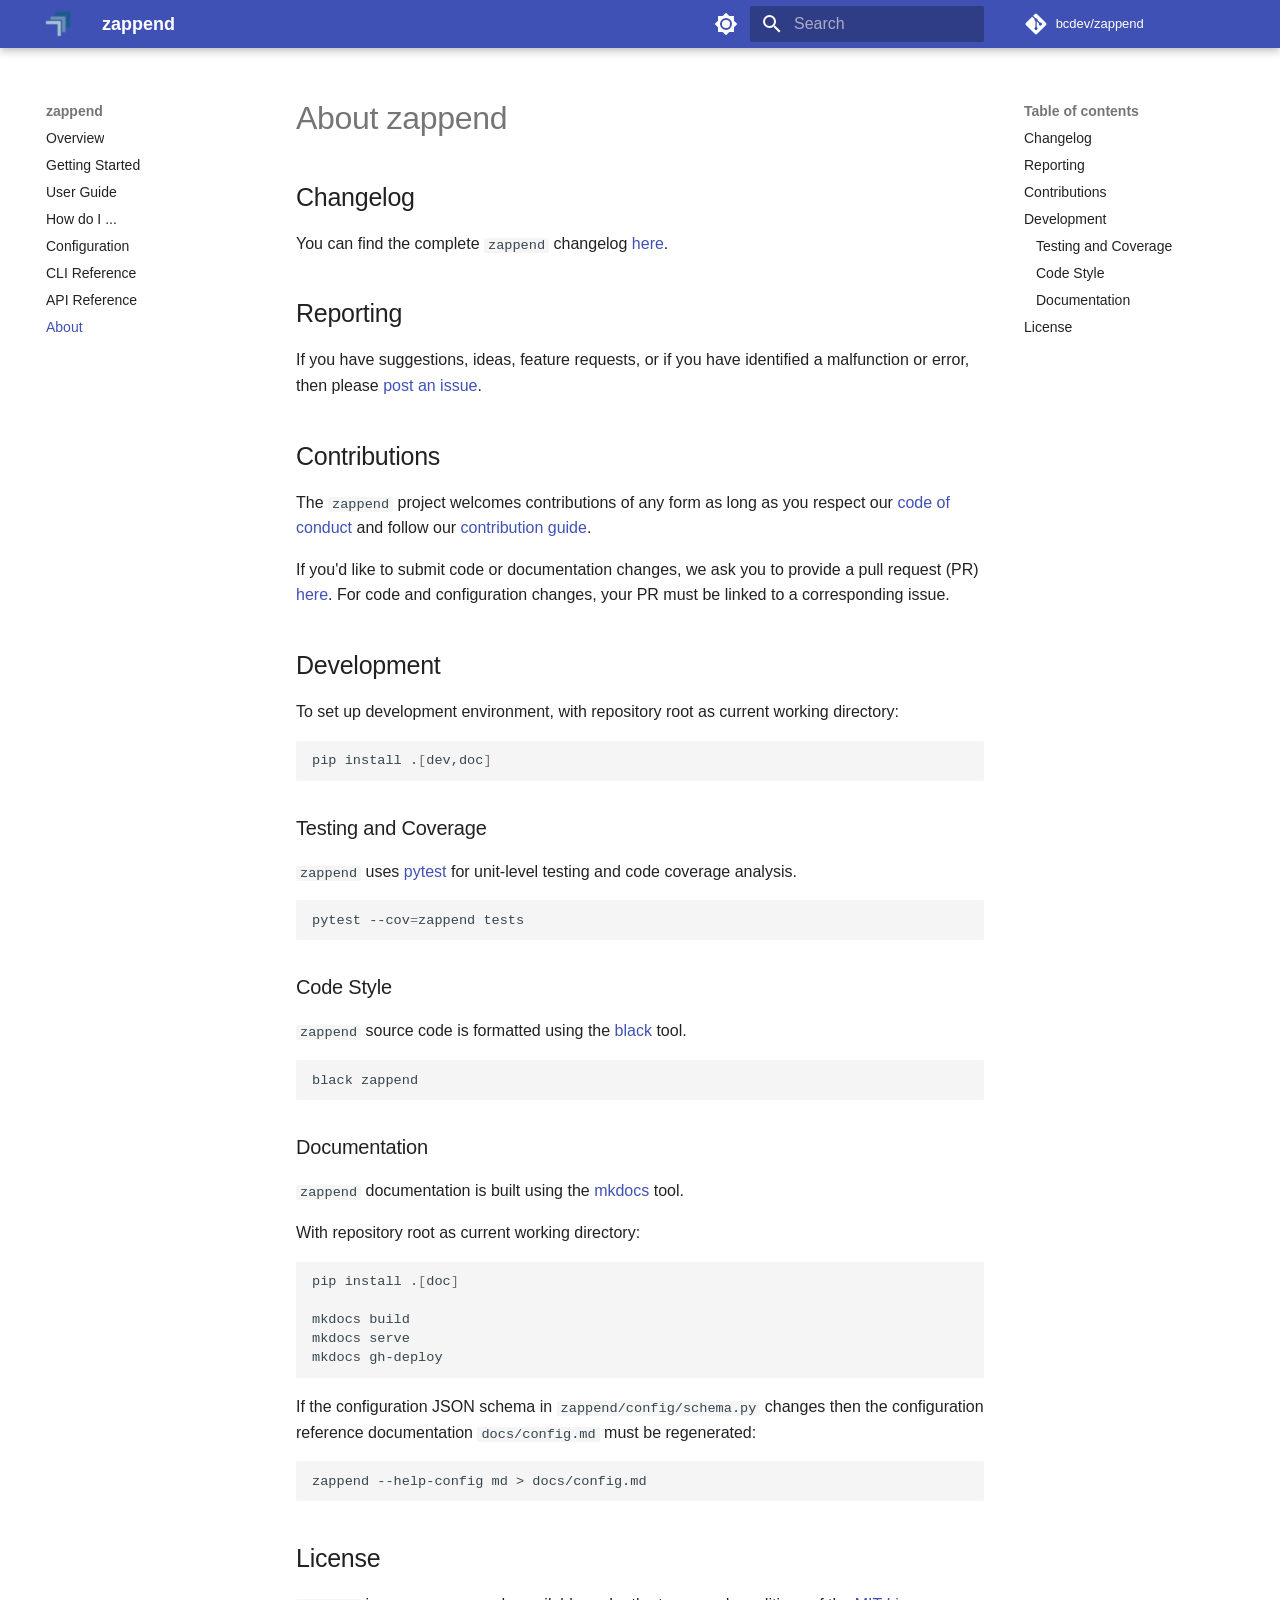
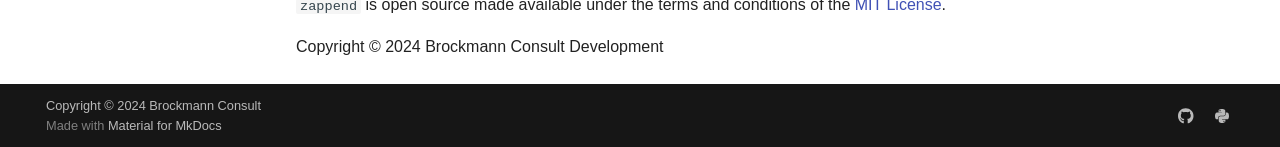
==== commit cf8f4ac8: "Deployed 9297271 with MkDocs version: 1.6.1" ====
--- a/about/index.html
+++ b/about/index.html
@@ -14,7 +14,7 @@
       
       
       <link rel="icon" href="../assets/logo-small.png">
-      <meta name="generator" content="mkdocs-1.6.0, mkdocs-material-9.5.25">
+      <meta name="generator" content="mkdocs-1.6.1, mkdocs-material-9.5.34">
     
     
       
@@ -22,7 +22,7 @@
       
     
     
-      <link rel="stylesheet" href="../assets/stylesheets/main.6543a935.min.css">
+      <link rel="stylesheet" href="../assets/stylesheets/main.35f28582.min.css">
       
         
         <link rel="stylesheet" href="../assets/stylesheets/palette.06af60db.min.css">
@@ -46,7 +46,7 @@
     
       <link rel="stylesheet" href="../assets/_mkdocstrings.css">
     
-    <script>__md_scope=new URL("..",location),__md_hash=e=>[...e].reduce((e,_)=>(e<<5)-e+_.charCodeAt(0),0),__md_get=(e,_=localStorage,t=__md_scope)=>JSON.parse(_.getItem(t.pathname+"."+e)),__md_set=(e,_,t=localStorage,a=__md_scope)=>{try{t.setItem(a.pathname+"."+e,JSON.stringify(_))}catch(e){}}</script>
+    <script>__md_scope=new URL("..",location),__md_hash=e=>[...e].reduce(((e,_)=>(e<<5)-e+_.charCodeAt(0)),0),__md_get=(e,_=localStorage,t=__md_scope)=>JSON.parse(_.getItem(t.pathname+"."+e)),__md_set=(e,_,t=localStorage,a=__md_scope)=>{try{t.setItem(a.pathname+"."+e,JSON.stringify(_))}catch(e){}}</script>
     
       
 
@@ -95,7 +95,7 @@
     </a>
     <label class="md-header__button md-icon" for="__drawer">
       
-      <svg xmlns="http://www.w3.org/2000/svg" viewBox="0 0 24 24"><path d="M3 6h18v2H3V6m0 5h18v2H3v-2m0 5h18v2H3v-2Z"/></svg>
+      <svg xmlns="http://www.w3.org/2000/svg" viewBox="0 0 24 24"><path d="M3 6h18v2H3zm0 5h18v2H3zm0 5h18v2H3z"/></svg>
     </label>
     <div class="md-header__title" data-md-component="header-title">
       <div class="md-header__ellipsis">
@@ -123,7 +123,7 @@
     <input class="md-option" data-md-color-media="" data-md-color-scheme="default" data-md-color-primary="blue-grey" data-md-color-accent="indigo"  aria-label="Switch to dark mode"  type="radio" name="__palette" id="__palette_0">
     
       <label class="md-header__button md-icon" title="Switch to dark mode" for="__palette_1" hidden>
-        <svg xmlns="http://www.w3.org/2000/svg" viewBox="0 0 24 24"><path d="M12 8a4 4 0 0 0-4 4 4 4 0 0 0 4 4 4 4 0 0 0 4-4 4 4 0 0 0-4-4m0 10a6 6 0 0 1-6-6 6 6 0 0 1 6-6 6 6 0 0 1 6 6 6 6 0 0 1-6 6m8-9.31V4h-4.69L12 .69 8.69 4H4v4.69L.69 12 4 15.31V20h4.69L12 23.31 15.31 20H20v-4.69L23.31 12 20 8.69Z"/></svg>
+        <svg xmlns="http://www.w3.org/2000/svg" viewBox="0 0 24 24"><path d="M12 8a4 4 0 0 0-4 4 4 4 0 0 0 4 4 4 4 0 0 0 4-4 4 4 0 0 0-4-4m0 10a6 6 0 0 1-6-6 6 6 0 0 1 6-6 6 6 0 0 1 6 6 6 6 0 0 1-6 6m8-9.31V4h-4.69L12 .69 8.69 4H4v4.69L.69 12 4 15.31V20h4.69L12 23.31 15.31 20H20v-4.69L23.31 12z"/></svg>
       </label>
     
   
@@ -133,7 +133,7 @@
     <input class="md-option" data-md-color-media="" data-md-color-scheme="slate" data-md-color-primary="blue-grey" data-md-color-accent="indigo"  aria-label="Switch to light mode"  type="radio" name="__palette" id="__palette_1">
     
       <label class="md-header__button md-icon" title="Switch to light mode" for="__palette_0" hidden>
-        <svg xmlns="http://www.w3.org/2000/svg" viewBox="0 0 24 24"><path d="M12 18c-.89 0-1.74-.2-2.5-.55C11.56 16.5 13 14.42 13 12c0-2.42-1.44-4.5-3.5-5.45C10.26 6.2 11.11 6 12 6a6 6 0 0 1 6 6 6 6 0 0 1-6 6m8-9.31V4h-4.69L12 .69 8.69 4H4v4.69L.69 12 4 15.31V20h4.69L12 23.31 15.31 20H20v-4.69L23.31 12 20 8.69Z"/></svg>
+        <svg xmlns="http://www.w3.org/2000/svg" viewBox="0 0 24 24"><path d="M12 18c-.89 0-1.74-.2-2.5-.55C11.56 16.5 13 14.42 13 12s-1.44-4.5-3.5-5.45C10.26 6.2 11.11 6 12 6a6 6 0 0 1 6 6 6 6 0 0 1-6 6m8-9.31V4h-4.69L12 .69 8.69 4H4v4.69L.69 12 4 15.31V20h4.69L12 23.31 15.31 20H20v-4.69L23.31 12z"/></svg>
       </label>
     
   
@@ -141,13 +141,13 @@
       
     
     
-      <script>var media,input,key,value,palette=__md_get("__palette");if(palette&&palette.color){"(prefers-color-scheme)"===palette.color.media&&(media=matchMedia("(prefers-color-scheme: light)"),input=document.querySelector(media.matches?"[data-md-color-media='(prefers-color-scheme: light)']":"[data-md-color-media='(prefers-color-scheme: dark)']"),palette.color.media=input.getAttribute("data-md-color-media"),palette.color.scheme=input.getAttribute("data-md-color-scheme"),palette.color.primary=input.getAttribute("data-md-color-primary"),palette.color.accent=input.getAttribute("data-md-color-accent"));for([key,value]of Object.entries(palette.color))document.body.setAttribute("data-md-color-"+key,value)}</script>
+      <script>var palette=__md_get("__palette");if(palette&&palette.color){if("(prefers-color-scheme)"===palette.color.media){var media=matchMedia("(prefers-color-scheme: light)"),input=document.querySelector(media.matches?"[data-md-color-media='(prefers-color-scheme: light)']":"[data-md-color-media='(prefers-color-scheme: dark)']");palette.color.media=input.getAttribute("data-md-color-media"),palette.color.scheme=input.getAttribute("data-md-color-scheme"),palette.color.primary=input.getAttribute("data-md-color-primary"),palette.color.accent=input.getAttribute("data-md-color-accent")}for(var[key,value]of Object.entries(palette.color))document.body.setAttribute("data-md-color-"+key,value)}</script>
     
     
     
       <label class="md-header__button md-icon" for="__search">
         
-        <svg xmlns="http://www.w3.org/2000/svg" viewBox="0 0 24 24"><path d="M9.5 3A6.5 6.5 0 0 1 16 9.5c0 1.61-.59 3.09-1.56 4.23l.27.27h.79l5 5-1.5 1.5-5-5v-.79l-.27-.27A6.516 6.516 0 0 1 9.5 16 6.5 6.5 0 0 1 3 9.5 6.5 6.5 0 0 1 9.5 3m0 2C7 5 5 7 5 9.5S7 14 9.5 14 14 12 14 9.5 12 5 9.5 5Z"/></svg>
+        <svg xmlns="http://www.w3.org/2000/svg" viewBox="0 0 24 24"><path d="M9.5 3A6.5 6.5 0 0 1 16 9.5c0 1.61-.59 3.09-1.56 4.23l.27.27h.79l5 5-1.5 1.5-5-5v-.79l-.27-.27A6.52 6.52 0 0 1 9.5 16 6.5 6.5 0 0 1 3 9.5 6.5 6.5 0 0 1 9.5 3m0 2C7 5 5 7 5 9.5S7 14 9.5 14 14 12 14 9.5 12 5 9.5 5"/></svg>
       </label>
       <div class="md-search" data-md-component="search" role="dialog">
   <label class="md-search__overlay" for="__search"></label>
@@ -156,21 +156,21 @@
       <input type="text" class="md-search__input" name="query" aria-label="Search" placeholder="Search" autocapitalize="off" autocorrect="off" autocomplete="off" spellcheck="false" data-md-component="search-query" required>
       <label class="md-search__icon md-icon" for="__search">
         
-        <svg xmlns="http://www.w3.org/2000/svg" viewBox="0 0 24 24"><path d="M9.5 3A6.5 6.5 0 0 1 16 9.5c0 1.61-.59 3.09-1.56 4.23l.27.27h.79l5 5-1.5 1.5-5-5v-.79l-.27-.27A6.516 6.516 0 0 1 9.5 16 6.5 6.5 0 0 1 3 9.5 6.5 6.5 0 0 1 9.5 3m0 2C7 5 5 7 5 9.5S7 14 9.5 14 14 12 14 9.5 12 5 9.5 5Z"/></svg>
-        
-        <svg xmlns="http://www.w3.org/2000/svg" viewBox="0 0 24 24"><path d="M20 11v2H8l5.5 5.5-1.42 1.42L4.16 12l7.92-7.92L13.5 5.5 8 11h12Z"/></svg>
+        <svg xmlns="http://www.w3.org/2000/svg" viewBox="0 0 24 24"><path d="M9.5 3A6.5 6.5 0 0 1 16 9.5c0 1.61-.59 3.09-1.56 4.23l.27.27h.79l5 5-1.5 1.5-5-5v-.79l-.27-.27A6.52 6.52 0 0 1 9.5 16 6.5 6.5 0 0 1 3 9.5 6.5 6.5 0 0 1 9.5 3m0 2C7 5 5 7 5 9.5S7 14 9.5 14 14 12 14 9.5 12 5 9.5 5"/></svg>
+        
+        <svg xmlns="http://www.w3.org/2000/svg" viewBox="0 0 24 24"><path d="M20 11v2H8l5.5 5.5-1.42 1.42L4.16 12l7.92-7.92L13.5 5.5 8 11z"/></svg>
       </label>
       <nav class="md-search__options" aria-label="Search">
         
         <button type="reset" class="md-search__icon md-icon" title="Clear" aria-label="Clear" tabindex="-1">
           
-          <svg xmlns="http://www.w3.org/2000/svg" viewBox="0 0 24 24"><path d="M19 6.41 17.59 5 12 10.59 6.41 5 5 6.41 10.59 12 5 17.59 6.41 19 12 13.41 17.59 19 19 17.59 13.41 12 19 6.41Z"/></svg>
+          <svg xmlns="http://www.w3.org/2000/svg" viewBox="0 0 24 24"><path d="M19 6.41 17.59 5 12 10.59 6.41 5 5 6.41 10.59 12 5 17.59 6.41 19 12 13.41 17.59 19 19 17.59 13.41 12z"/></svg>
         </button>
       </nav>
       
     </form>
     <div class="md-search__output">
-      <div class="md-search__scrollwrap" data-md-scrollfix>
+      <div class="md-search__scrollwrap" tabindex="0" data-md-scrollfix>
         <div class="md-search-result" data-md-component="search-result">
           <div class="md-search-result__meta">
             Initializing search
@@ -182,6 +182,18 @@
   </div>
 </div>
     
+    
+      <div class="md-header__source">
+        <a href="https://github.com/bcdev/zappend" title="Go to repository" class="md-source" data-md-component="source">
+  <div class="md-source__icon md-icon">
+    
+    <svg xmlns="http://www.w3.org/2000/svg" viewBox="0 0 448 512"><!--! Font Awesome Free 6.6.0 by @fontawesome - https://fontawesome.com License - https://fontawesome.com/license/free (Icons: CC BY 4.0, Fonts: SIL OFL 1.1, Code: MIT License) Copyright 2024 Fonticons, Inc.--><path d="M439.55 236.05 244 40.45a28.87 28.87 0 0 0-40.81 0l-40.66 40.63 51.52 51.52c27.06-9.14 52.68 16.77 43.39 43.68l49.66 49.66c34.23-11.8 61.18 31 35.47 56.69-26.49 26.49-70.21-2.87-56-37.34L240.22 199v121.85c25.3 12.54 22.26 41.85 9.08 55a34.34 34.34 0 0 1-48.55 0c-17.57-17.6-11.07-46.91 11.25-56v-123c-20.8-8.51-24.6-30.74-18.64-45L142.57 101 8.45 235.14a28.86 28.86 0 0 0 0 40.81l195.61 195.6a28.86 28.86 0 0 0 40.8 0l194.69-194.69a28.86 28.86 0 0 0 0-40.81"/></svg>
+  </div>
+  <div class="md-source__repository">
+    bcdev/zappend
+  </div>
+</a>
+      </div>
     
   </nav>
   
@@ -215,6 +227,18 @@
     </a>
     zappend
   </label>
+  
+    <div class="md-nav__source">
+      <a href="https://github.com/bcdev/zappend" title="Go to repository" class="md-source" data-md-component="source">
+  <div class="md-source__icon md-icon">
+    
+    <svg xmlns="http://www.w3.org/2000/svg" viewBox="0 0 448 512"><!--! Font Awesome Free 6.6.0 by @fontawesome - https://fontawesome.com License - https://fontawesome.com/license/free (Icons: CC BY 4.0, Fonts: SIL OFL 1.1, Code: MIT License) Copyright 2024 Fonticons, Inc.--><path d="M439.55 236.05 244 40.45a28.87 28.87 0 0 0-40.81 0l-40.66 40.63 51.52 51.52c27.06-9.14 52.68 16.77 43.39 43.68l49.66 49.66c34.23-11.8 61.18 31 35.47 56.69-26.49 26.49-70.21-2.87-56-37.34L240.22 199v121.85c25.3 12.54 22.26 41.85 9.08 55a34.34 34.34 0 0 1-48.55 0c-17.57-17.6-11.07-46.91 11.25-56v-123c-20.8-8.51-24.6-30.74-18.64-45L142.57 101 8.45 235.14a28.86 28.86 0 0 0 0 40.81l195.61 195.6a28.86 28.86 0 0 0 40.8 0l194.69-194.69a28.86 28.86 0 0 0 0-40.81"/></svg>
+  </div>
+  <div class="md-source__repository">
+    bcdev/zappend
+  </div>
+</a>
+    </div>
   
   <ul class="md-nav__list" data-md-scrollfix>
     
@@ -613,6 +637,9 @@
               <article class="md-content__inner md-typeset">
                 
                   
+
+  
+  
 
 
 <h1 id="about-zappend">About zappend</h1>
@@ -716,7 +743,7 @@
       
     
     <a href="https://github.com/bcdev/zappend" target="_blank" rel="noopener" title="github.com" class="md-social__link">
-      <svg xmlns="http://www.w3.org/2000/svg" viewBox="0 0 496 512"><!--! Font Awesome Free 6.5.2 by @fontawesome - https://fontawesome.com License - https://fontawesome.com/license/free (Icons: CC BY 4.0, Fonts: SIL OFL 1.1, Code: MIT License) Copyright 2024 Fonticons, Inc.--><path d="M165.9 397.4c0 2-2.3 3.6-5.2 3.6-3.3.3-5.6-1.3-5.6-3.6 0-2 2.3-3.6 5.2-3.6 3-.3 5.6 1.3 5.6 3.6zm-31.1-4.5c-.7 2 1.3 4.3 4.3 4.9 2.6 1 5.6 0 6.2-2s-1.3-4.3-4.3-5.2c-2.6-.7-5.5.3-6.2 2.3zm44.2-1.7c-2.9.7-4.9 2.6-4.6 4.9.3 2 2.9 3.3 5.9 2.6 2.9-.7 4.9-2.6 4.6-4.6-.3-1.9-3-3.2-5.9-2.9zM244.8 8C106.1 8 0 113.3 0 252c0 110.9 69.8 205.8 169.5 239.2 12.8 2.3 17.3-5.6 17.3-12.1 0-6.2-.3-40.4-.3-61.4 0 0-70 15-84.7-29.8 0 0-11.4-29.1-27.8-36.6 0 0-22.9-15.7 1.6-15.4 0 0 24.9 2 38.6 25.8 21.9 38.6 58.6 27.5 72.9 20.9 2.3-16 8.8-27.1 16-33.7-55.9-6.2-112.3-14.3-112.3-110.5 0-27.5 7.6-41.3 23.6-58.9-2.6-6.5-11.1-33.3 2.6-67.9 20.9-6.5 69 27 69 27 20-5.6 41.5-8.5 62.8-8.5s42.8 2.9 62.8 8.5c0 0 48.1-33.6 69-27 13.7 34.7 5.2 61.4 2.6 67.9 16 17.7 25.8 31.5 25.8 58.9 0 96.5-58.9 104.2-114.8 110.5 9.2 7.9 17 22.9 17 46.4 0 33.7-.3 75.4-.3 83.6 0 6.5 4.6 14.4 17.3 12.1C428.2 457.8 496 362.9 496 252 496 113.3 383.5 8 244.8 8zM97.2 352.9c-1.3 1-1 3.3.7 5.2 1.6 1.6 3.9 2.3 5.2 1 1.3-1 1-3.3-.7-5.2-1.6-1.6-3.9-2.3-5.2-1zm-10.8-8.1c-.7 1.3.3 2.9 2.3 3.9 1.6 1 3.6.7 4.3-.7.7-1.3-.3-2.9-2.3-3.9-2-.6-3.6-.3-4.3.7zm32.4 35.6c-1.6 1.3-1 4.3 1.3 6.2 2.3 2.3 5.2 2.6 6.5 1 1.3-1.3.7-4.3-1.3-6.2-2.2-2.3-5.2-2.6-6.5-1zm-11.4-14.7c-1.6 1-1.6 3.6 0 5.9 1.6 2.3 4.3 3.3 5.6 2.3 1.6-1.3 1.6-3.9 0-6.2-1.4-2.3-4-3.3-5.6-2z"/></svg>
+      <svg xmlns="http://www.w3.org/2000/svg" viewBox="0 0 496 512"><!--! Font Awesome Free 6.6.0 by @fontawesome - https://fontawesome.com License - https://fontawesome.com/license/free (Icons: CC BY 4.0, Fonts: SIL OFL 1.1, Code: MIT License) Copyright 2024 Fonticons, Inc.--><path d="M165.9 397.4c0 2-2.3 3.6-5.2 3.6-3.3.3-5.6-1.3-5.6-3.6 0-2 2.3-3.6 5.2-3.6 3-.3 5.6 1.3 5.6 3.6m-31.1-4.5c-.7 2 1.3 4.3 4.3 4.9 2.6 1 5.6 0 6.2-2s-1.3-4.3-4.3-5.2c-2.6-.7-5.5.3-6.2 2.3m44.2-1.7c-2.9.7-4.9 2.6-4.6 4.9.3 2 2.9 3.3 5.9 2.6 2.9-.7 4.9-2.6 4.6-4.6-.3-1.9-3-3.2-5.9-2.9M244.8 8C106.1 8 0 113.3 0 252c0 110.9 69.8 205.8 169.5 239.2 12.8 2.3 17.3-5.6 17.3-12.1 0-6.2-.3-40.4-.3-61.4 0 0-70 15-84.7-29.8 0 0-11.4-29.1-27.8-36.6 0 0-22.9-15.7 1.6-15.4 0 0 24.9 2 38.6 25.8 21.9 38.6 58.6 27.5 72.9 20.9 2.3-16 8.8-27.1 16-33.7-55.9-6.2-112.3-14.3-112.3-110.5 0-27.5 7.6-41.3 23.6-58.9-2.6-6.5-11.1-33.3 2.6-67.9 20.9-6.5 69 27 69 27 20-5.6 41.5-8.5 62.8-8.5s42.8 2.9 62.8 8.5c0 0 48.1-33.6 69-27 13.7 34.7 5.2 61.4 2.6 67.9 16 17.7 25.8 31.5 25.8 58.9 0 96.5-58.9 104.2-114.8 110.5 9.2 7.9 17 22.9 17 46.4 0 33.7-.3 75.4-.3 83.6 0 6.5 4.6 14.4 17.3 12.1C428.2 457.8 496 362.9 496 252 496 113.3 383.5 8 244.8 8M97.2 352.9c-1.3 1-1 3.3.7 5.2 1.6 1.6 3.9 2.3 5.2 1 1.3-1 1-3.3-.7-5.2-1.6-1.6-3.9-2.3-5.2-1m-10.8-8.1c-.7 1.3.3 2.9 2.3 3.9 1.6 1 3.6.7 4.3-.7.7-1.3-.3-2.9-2.3-3.9-2-.6-3.6-.3-4.3.7m32.4 35.6c-1.6 1.3-1 4.3 1.3 6.2 2.3 2.3 5.2 2.6 6.5 1 1.3-1.3.7-4.3-1.3-6.2-2.2-2.3-5.2-2.6-6.5-1m-11.4-14.7c-1.6 1-1.6 3.6 0 5.9s4.3 3.3 5.6 2.3c1.6-1.3 1.6-3.9 0-6.2-1.4-2.3-4-3.3-5.6-2"/></svg>
     </a>
   
     
@@ -727,7 +754,7 @@
       
     
     <a href="https://pypi.org/project/zappend/" target="_blank" rel="noopener" title="pypi.org" class="md-social__link">
-      <svg xmlns="http://www.w3.org/2000/svg" viewBox="0 0 448 512"><!--! Font Awesome Free 6.5.2 by @fontawesome - https://fontawesome.com License - https://fontawesome.com/license/free (Icons: CC BY 4.0, Fonts: SIL OFL 1.1, Code: MIT License) Copyright 2024 Fonticons, Inc.--><path d="M439.8 200.5c-7.7-30.9-22.3-54.2-53.4-54.2h-40.1v47.4c0 36.8-31.2 67.8-66.8 67.8H172.7c-29.2 0-53.4 25-53.4 54.3v101.8c0 29 25.2 46 53.4 54.3 33.8 9.9 66.3 11.7 106.8 0 26.9-7.8 53.4-23.5 53.4-54.3v-40.7H226.2v-13.6h160.2c31.1 0 42.6-21.7 53.4-54.2 11.2-33.5 10.7-65.7 0-108.6zM286.2 404c11.1 0 20.1 9.1 20.1 20.3 0 11.3-9 20.4-20.1 20.4-11 0-20.1-9.2-20.1-20.4.1-11.3 9.1-20.3 20.1-20.3zM167.8 248.1h106.8c29.7 0 53.4-24.5 53.4-54.3V91.9c0-29-24.4-50.7-53.4-55.6-35.8-5.9-74.7-5.6-106.8.1-45.2 8-53.4 24.7-53.4 55.6v40.7h106.9v13.6h-147c-31.1 0-58.3 18.7-66.8 54.2-9.8 40.7-10.2 66.1 0 108.6 7.6 31.6 25.7 54.2 56.8 54.2H101v-48.8c0-35.3 30.5-66.4 66.8-66.4zm-6.7-142.6c-11.1 0-20.1-9.1-20.1-20.3.1-11.3 9-20.4 20.1-20.4 11 0 20.1 9.2 20.1 20.4s-9 20.3-20.1 20.3z"/></svg>
+      <svg xmlns="http://www.w3.org/2000/svg" viewBox="0 0 448 512"><!--! Font Awesome Free 6.6.0 by @fontawesome - https://fontawesome.com License - https://fontawesome.com/license/free (Icons: CC BY 4.0, Fonts: SIL OFL 1.1, Code: MIT License) Copyright 2024 Fonticons, Inc.--><path d="M439.8 200.5c-7.7-30.9-22.3-54.2-53.4-54.2h-40.1v47.4c0 36.8-31.2 67.8-66.8 67.8H172.7c-29.2 0-53.4 25-53.4 54.3v101.8c0 29 25.2 46 53.4 54.3 33.8 9.9 66.3 11.7 106.8 0 26.9-7.8 53.4-23.5 53.4-54.3v-40.7H226.2v-13.6h160.2c31.1 0 42.6-21.7 53.4-54.2 11.2-33.5 10.7-65.7 0-108.6M286.2 404c11.1 0 20.1 9.1 20.1 20.3 0 11.3-9 20.4-20.1 20.4-11 0-20.1-9.2-20.1-20.4.1-11.3 9.1-20.3 20.1-20.3M167.8 248.1h106.8c29.7 0 53.4-24.5 53.4-54.3V91.9c0-29-24.4-50.7-53.4-55.6-35.8-5.9-74.7-5.6-106.8.1-45.2 8-53.4 24.7-53.4 55.6v40.7h106.9v13.6h-147c-31.1 0-58.3 18.7-66.8 54.2-9.8 40.7-10.2 66.1 0 108.6 7.6 31.6 25.7 54.2 56.8 54.2H101v-48.8c0-35.3 30.5-66.4 66.8-66.4m-6.7-142.6c-11.1 0-20.1-9.1-20.1-20.3.1-11.3 9-20.4 20.1-20.4 11 0 20.1 9.2 20.1 20.4s-9 20.3-20.1 20.3"/></svg>
     </a>
   
 </div>
@@ -742,10 +769,10 @@
     </div>
     
     
-    <script id="__config" type="application/json">{"base": "..", "features": [], "search": "../assets/javascripts/workers/search.b8dbb3d2.min.js", "translations": {"clipboard.copied": "Copied to clipboard", "clipboard.copy": "Copy to clipboard", "search.result.more.one": "1 more on this page", "search.result.more.other": "# more on this page", "search.result.none": "No matching documents", "search.result.one": "1 matching document", "search.result.other": "# matching documents", "search.result.placeholder": "Type to start searching", "search.result.term.missing": "Missing", "select.version": "Select version"}}</script>
-    
-    
-      <script src="../assets/javascripts/bundle.081f42fc.min.js"></script>
+    <script id="__config" type="application/json">{"base": "..", "features": [], "search": "../assets/javascripts/workers/search.07f07601.min.js", "translations": {"clipboard.copied": "Copied to clipboard", "clipboard.copy": "Copy to clipboard", "search.result.more.one": "1 more on this page", "search.result.more.other": "# more on this page", "search.result.none": "No matching documents", "search.result.one": "1 matching document", "search.result.other": "# matching documents", "search.result.placeholder": "Type to start searching", "search.result.term.missing": "Missing", "select.version": "Select version"}}</script>
+    
+    
+      <script src="../assets/javascripts/bundle.56dfad97.min.js"></script>
       
     
   </body>
--- a/assets/stylesheets/main.35f28582.min.css
+++ b/assets/stylesheets/main.35f28582.min.css
@@ -0,0 +1 @@
+@charset "UTF-8";html{-webkit-text-size-adjust:none;-moz-text-size-adjust:none;text-size-adjust:none;box-sizing:border-box}*,:after,:before{box-sizing:inherit}@media (prefers-reduced-motion){*,:after,:before{transition:none!important}}body{margin:0}a,button,input,label{-webkit-tap-highlight-color:transparent}a{color:inherit;text-decoration:none}hr{border:0;box-sizing:initial;display:block;height:.05rem;overflow:visible;padding:0}small{font-size:80%}sub,sup{line-height:1em}img{border-style:none}table{border-collapse:initial;border-spacing:0}td,th{font-weight:400;vertical-align:top}button{background:#0000;border:0;font-family:inherit;font-size:inherit;margin:0;padding:0}input{border:0;outline:none}:root{--md-primary-fg-color:#4051b5;--md-primary-fg-color--light:#5d6cc0;--md-primary-fg-color--dark:#303fa1;--md-primary-bg-color:#fff;--md-primary-bg-color--light:#ffffffb3;--md-accent-fg-color:#526cfe;--md-accent-fg-color--transparent:#526cfe1a;--md-accent-bg-color:#fff;--md-accent-bg-color--light:#ffffffb3}[data-md-color-scheme=default]{color-scheme:light}[data-md-color-scheme=default] img[src$="#gh-dark-mode-only"],[data-md-color-scheme=default] img[src$="#only-dark"]{display:none}:root,[data-md-color-scheme=default]{--md-hue:225deg;--md-default-fg-color:#000000de;--md-default-fg-color--light:#0000008a;--md-default-fg-color--lighter:#00000052;--md-default-fg-color--lightest:#00000012;--md-default-bg-color:#fff;--md-default-bg-color--light:#ffffffb3;--md-default-bg-color--lighter:#ffffff4d;--md-default-bg-color--lightest:#ffffff1f;--md-code-fg-color:#36464e;--md-code-bg-color:#f5f5f5;--md-code-hl-color:#4287ff;--md-code-hl-color--light:#4287ff1a;--md-code-hl-number-color:#d52a2a;--md-code-hl-special-color:#db1457;--md-code-hl-function-color:#a846b9;--md-code-hl-constant-color:#6e59d9;--md-code-hl-keyword-color:#3f6ec6;--md-code-hl-string-color:#1c7d4d;--md-code-hl-name-color:var(--md-code-fg-color);--md-code-hl-operator-color:var(--md-default-fg-color--light);--md-code-hl-punctuation-color:var(--md-default-fg-color--light);--md-code-hl-comment-color:var(--md-default-fg-color--light);--md-code-hl-generic-color:var(--md-default-fg-color--light);--md-code-hl-variable-color:var(--md-default-fg-color--light);--md-typeset-color:var(--md-default-fg-color);--md-typeset-a-color:var(--md-primary-fg-color);--md-typeset-del-color:#f5503d26;--md-typeset-ins-color:#0bd57026;--md-typeset-kbd-color:#fafafa;--md-typeset-kbd-accent-color:#fff;--md-typeset-kbd-border-color:#b8b8b8;--md-typeset-mark-color:#ffff0080;--md-typeset-table-color:#0000001f;--md-typeset-table-color--light:rgba(0,0,0,.035);--md-admonition-fg-color:var(--md-default-fg-color);--md-admonition-bg-color:var(--md-default-bg-color);--md-warning-fg-color:#000000de;--md-warning-bg-color:#ff9;--md-footer-fg-color:#fff;--md-footer-fg-color--light:#ffffffb3;--md-footer-fg-color--lighter:#ffffff73;--md-footer-bg-color:#000000de;--md-footer-bg-color--dark:#00000052;--md-shadow-z1:0 0.2rem 0.5rem #0000000d,0 0 0.05rem #0000001a;--md-shadow-z2:0 0.2rem 0.5rem #0000001a,0 0 0.05rem #00000040;--md-shadow-z3:0 0.2rem 0.5rem #0003,0 0 0.05rem #00000059}.md-icon svg{fill:currentcolor;display:block;height:1.2rem;width:1.2rem}body{-webkit-font-smoothing:antialiased;-moz-osx-font-smoothing:grayscale;--md-text-font-family:var(--md-text-font,_),-apple-system,BlinkMacSystemFont,Helvetica,Arial,sans-serif;--md-code-font-family:var(--md-code-font,_),SFMono-Regular,Consolas,Menlo,monospace}aside,body,input{font-feature-settings:"kern","liga";color:var(--md-typeset-color);font-family:var(--md-text-font-family)}code,kbd,pre{font-feature-settings:"kern";font-family:var(--md-code-font-family)}:root{--md-typeset-table-sort-icon:url('data:image/svg+xml;charset=utf-8,<svg xmlns="http://www.w3.org/2000/svg" viewBox="0 0 24 24"><path d="m18 21-4-4h3V7h-3l4-4 4 4h-3v10h3M2 19v-2h10v2M2 13v-2h7v2M2 7V5h4v2z"/></svg>');--md-typeset-table-sort-icon--asc:url('data:image/svg+xml;charset=utf-8,<svg xmlns="http://www.w3.org/2000/svg" viewBox="0 0 24 24"><path d="M19 17h3l-4 4-4-4h3V3h2M2 17h10v2H2M6 5v2H2V5m0 6h7v2H2z"/></svg>');--md-typeset-table-sort-icon--desc:url('data:image/svg+xml;charset=utf-8,<svg xmlns="http://www.w3.org/2000/svg" viewBox="0 0 24 24"><path d="M19 7h3l-4-4-4 4h3v14h2M2 17h10v2H2M6 5v2H2V5m0 6h7v2H2z"/></svg>')}.md-typeset{-webkit-print-color-adjust:exact;color-adjust:exact;font-size:.8rem;line-height:1.6}@media print{.md-typeset{font-size:.68rem}}.md-typeset blockquote,.md-typeset dl,.md-typeset figure,.md-typeset ol,.md-typeset pre,.md-typeset ul{margin-bottom:1em;margin-top:1em}.md-typeset h1{color:var(--md-default-fg-color--light);font-size:2em;line-height:1.3;margin:0 0 1.25em}.md-typeset h1,.md-typeset h2{font-weight:300;letter-spacing:-.01em}.md-typeset h2{font-size:1.5625em;line-height:1.4;margin:1.6em 0 .64em}.md-typeset h3{font-size:1.25em;font-weight:400;letter-spacing:-.01em;line-height:1.5;margin:1.6em 0 .8em}.md-typeset h2+h3{margin-top:.8em}.md-typeset h4{font-weight:700;letter-spacing:-.01em;margin:1em 0}.md-typeset h5,.md-typeset h6{color:var(--md-default-fg-color--light);font-size:.8em;font-weight:700;letter-spacing:-.01em;margin:1.25em 0}.md-typeset h5{text-transform:uppercase}.md-typeset hr{border-bottom:.05rem solid var(--md-default-fg-color--lightest);display:flow-root;margin:1.5em 0}.md-typeset a{color:var(--md-typeset-a-color);word-break:break-word}.md-typeset a,.md-typeset a:before{transition:color 125ms}.md-typeset a:focus,.md-typeset a:hover{color:var(--md-accent-fg-color)}.md-typeset a:focus code,.md-typeset a:hover code{background-color:var(--md-accent-fg-color--transparent)}.md-typeset a code{color:currentcolor;transition:background-color 125ms}.md-typeset a.focus-visible{outline-color:var(--md-accent-fg-color);outline-offset:.2rem}.md-typeset code,.md-typeset kbd,.md-typeset pre{color:var(--md-code-fg-color);direction:ltr;font-variant-ligatures:none}@media print{.md-typeset code,.md-typeset kbd,.md-typeset pre{white-space:pre-wrap}}.md-typeset code{background-color:var(--md-code-bg-color);border-radius:.1rem;-webkit-box-decoration-break:clone;box-decoration-break:clone;font-size:.85em;padding:0 .2941176471em;word-break:break-word}.md-typeset code:not(.focus-visible){-webkit-tap-highlight-color:transparent;outline:none}.md-typeset pre{display:flow-root;line-height:1.4;position:relative}.md-typeset pre>code{-webkit-box-decoration-break:slice;box-decoration-break:slice;box-shadow:none;display:block;margin:0;outline-color:var(--md-accent-fg-color);overflow:auto;padding:.7720588235em 1.1764705882em;scrollbar-color:var(--md-default-fg-color--lighter) #0000;scrollbar-width:thin;touch-action:auto;word-break:normal}.md-typeset pre>code:hover{scrollbar-color:var(--md-accent-fg-color) #0000}.md-typeset pre>code::-webkit-scrollbar{height:.2rem;width:.2rem}.md-typeset pre>code::-webkit-scrollbar-thumb{background-color:var(--md-default-fg-color--lighter)}.md-typeset pre>code::-webkit-scrollbar-thumb:hover{background-color:var(--md-accent-fg-color)}.md-typeset kbd{background-color:var(--md-typeset-kbd-color);border-radius:.1rem;box-shadow:0 .1rem 0 .05rem var(--md-typeset-kbd-border-color),0 .1rem 0 var(--md-typeset-kbd-border-color),0 -.1rem .2rem var(--md-typeset-kbd-accent-color) inset;color:var(--md-default-fg-color);display:inline-block;font-size:.75em;padding:0 .6666666667em;vertical-align:text-top;word-break:break-word}.md-typeset mark{background-color:var(--md-typeset-mark-color);-webkit-box-decoration-break:clone;box-decoration-break:clone;color:inherit;word-break:break-word}.md-typeset abbr{border-bottom:.05rem dotted var(--md-default-fg-color--light);cursor:help;text-decoration:none}.md-typeset small{opacity:.75}[dir=ltr] .md-typeset sub,[dir=ltr] .md-typeset sup{margin-left:.078125em}[dir=rtl] .md-typeset sub,[dir=rtl] .md-typeset sup{margin-right:.078125em}[dir=ltr] .md-typeset blockquote{padding-left:.6rem}[dir=rtl] .md-typeset blockquote{padding-right:.6rem}[dir=ltr] .md-typeset blockquote{border-left:.2rem solid var(--md-default-fg-color--lighter)}[dir=rtl] .md-typeset blockquote{border-right:.2rem solid var(--md-default-fg-color--lighter)}.md-typeset blockquote{color:var(--md-default-fg-color--light);margin-left:0;margin-right:0}.md-typeset ul{list-style-type:disc}[dir=ltr] .md-typeset ol,[dir=ltr] .md-typeset ul{margin-left:.625em}[dir=rtl] .md-typeset ol,[dir=rtl] .md-typeset ul{margin-right:.625em}.md-typeset ol,.md-typeset ul{padding:0}.md-typeset ol:not([hidden]),.md-typeset ul:not([hidden]){display:flow-root}.md-typeset ol ol,.md-typeset ul ol{list-style-type:lower-alpha}.md-typeset ol ol ol,.md-typeset ul ol ol{list-style-type:lower-roman}[dir=ltr] .md-typeset ol li,[dir=ltr] .md-typeset ul li{margin-left:1.25em}[dir=rtl] .md-typeset ol li,[dir=rtl] .md-typeset ul li{margin-right:1.25em}.md-typeset ol li,.md-typeset ul li{margin-bottom:.5em}.md-typeset ol li blockquote,.md-typeset ol li p,.md-typeset ul li blockquote,.md-typeset ul li p{margin:.5em 0}.md-typeset ol li:last-child,.md-typeset ul li:last-child{margin-bottom:0}[dir=ltr] .md-typeset ol li ol,[dir=ltr] .md-typeset ol li ul,[dir=ltr] .md-typeset ul li ol,[dir=ltr] .md-typeset ul li ul{margin-left:.625em}[dir=rtl] .md-typeset ol li ol,[dir=rtl] .md-typeset ol li ul,[dir=rtl] .md-typeset ul li ol,[dir=rtl] .md-typeset ul li ul{margin-right:.625em}.md-typeset ol li ol,.md-typeset ol li ul,.md-typeset ul li ol,.md-typeset ul li ul{margin-bottom:.5em;margin-top:.5em}[dir=ltr] .md-typeset dd{margin-left:1.875em}[dir=rtl] .md-typeset dd{margin-right:1.875em}.md-typeset dd{margin-bottom:1.5em;margin-top:1em}.md-typeset img,.md-typeset svg,.md-typeset video{height:auto;max-width:100%}.md-typeset img[align=left]{margin:1em 1em 1em 0}.md-typeset img[align=right]{margin:1em 0 1em 1em}.md-typeset img[align]:only-child{margin-top:0}.md-typeset figure{display:flow-root;margin:1em auto;max-width:100%;text-align:center;width:-moz-fit-content;width:fit-content}.md-typeset figure img{display:block;margin:0 auto}.md-typeset figcaption{font-style:italic;margin:1em auto;max-width:24rem}.md-typeset iframe{max-width:100%}.md-typeset table:not([class]){background-color:var(--md-default-bg-color);border:.05rem solid var(--md-typeset-table-color);border-radius:.1rem;display:inline-block;font-size:.64rem;max-width:100%;overflow:auto;touch-action:auto}@media print{.md-typeset table:not([class]){display:table}}.md-typeset table:not([class])+*{margin-top:1.5em}.md-typeset table:not([class]) td>:first-child,.md-typeset table:not([class]) th>:first-child{margin-top:0}.md-typeset table:not([class]) td>:last-child,.md-typeset table:not([class]) th>:last-child{margin-bottom:0}.md-typeset table:not([class]) td:not([align]),.md-typeset table:not([class]) th:not([align]){text-align:left}[dir=rtl] .md-typeset table:not([class]) td:not([align]),[dir=rtl] .md-typeset table:not([class]) th:not([align]){text-align:right}.md-typeset table:not([class]) th{font-weight:700;min-width:5rem;padding:.9375em 1.25em;vertical-align:top}.md-typeset table:not([class]) td{border-top:.05rem solid var(--md-typeset-table-color);padding:.9375em 1.25em;vertical-align:top}.md-typeset table:not([class]) tbody tr{transition:background-color 125ms}.md-typeset table:not([class]) tbody tr:hover{background-color:var(--md-typeset-table-color--light);box-shadow:0 .05rem 0 var(--md-default-bg-color) inset}.md-typeset table:not([class]) a{word-break:normal}.md-typeset table th[role=columnheader]{cursor:pointer}[dir=ltr] .md-typeset table th[role=columnheader]:after{margin-left:.5em}[dir=rtl] .md-typeset table th[role=columnheader]:after{margin-right:.5em}.md-typeset table th[role=columnheader]:after{content:"";display:inline-block;height:1.2em;-webkit-mask-image:var(--md-typeset-table-sort-icon);mask-image:var(--md-typeset-table-sort-icon);-webkit-mask-repeat:no-repeat;mask-repeat:no-repeat;-webkit-mask-size:contain;mask-size:contain;transition:background-color 125ms;vertical-align:text-bottom;width:1.2em}.md-typeset table th[role=columnheader]:hover:after{background-color:var(--md-default-fg-color--lighter)}.md-typeset table th[role=columnheader][aria-sort=ascending]:after{background-color:var(--md-default-fg-color--light);-webkit-mask-image:var(--md-typeset-table-sort-icon--asc);mask-image:var(--md-typeset-table-sort-icon--asc)}.md-typeset table th[role=columnheader][aria-sort=descending]:after{background-color:var(--md-default-fg-color--light);-webkit-mask-image:var(--md-typeset-table-sort-icon--desc);mask-image:var(--md-typeset-table-sort-icon--desc)}.md-typeset__scrollwrap{margin:1em -.8rem;overflow-x:auto;touch-action:auto}.md-typeset__table{display:inline-block;margin-bottom:.5em;padding:0 .8rem}@media print{.md-typeset__table{display:block}}html .md-typeset__table table{display:table;margin:0;overflow:hidden;width:100%}@media screen and (max-width:44.984375em){.md-content__inner>pre{margin:1em -.8rem}.md-content__inner>pre code{border-radius:0}}.md-typeset .md-author{border-radius:100%;display:block;flex-shrink:0;height:1.6rem;overflow:hidden;position:relative;transition:color 125ms,transform 125ms;width:1.6rem}.md-typeset .md-author img{display:block}.md-typeset .md-author--more{background:var(--md-default-fg-color--lightest);color:var(--md-default-fg-color--lighter);font-size:.6rem;font-weight:700;line-height:1.6rem;text-align:center}.md-typeset .md-author--long{height:2.4rem;width:2.4rem}.md-typeset a.md-author{transform:scale(1)}.md-typeset a.md-author img{border-radius:100%;filter:grayscale(100%) opacity(75%);transition:filter 125ms}.md-typeset a.md-author:focus,.md-typeset a.md-author:hover{transform:scale(1.1);z-index:1}.md-typeset a.md-author:focus img,.md-typeset a.md-author:hover img{filter:grayscale(0)}.md-banner{background-color:var(--md-footer-bg-color);color:var(--md-footer-fg-color);overflow:auto}@media print{.md-banner{display:none}}.md-banner--warning{background-color:var(--md-warning-bg-color);color:var(--md-warning-fg-color)}.md-banner__inner{font-size:.7rem;margin:.6rem auto;padding:0 .8rem}[dir=ltr] .md-banner__button{float:right}[dir=rtl] .md-banner__button{float:left}.md-banner__button{color:inherit;cursor:pointer;transition:opacity .25s}.no-js .md-banner__button{display:none}.md-banner__button:hover{opacity:.7}html{font-size:125%;height:100%;overflow-x:hidden}@media screen and (min-width:100em){html{font-size:137.5%}}@media screen and (min-width:125em){html{font-size:150%}}body{background-color:var(--md-default-bg-color);display:flex;flex-direction:column;font-size:.5rem;min-height:100%;position:relative;width:100%}@media print{body{display:block}}@media screen and (max-width:59.984375em){body[data-md-scrolllock]{position:fixed}}.md-grid{margin-left:auto;margin-right:auto;max-width:61rem}.md-container{display:flex;flex-direction:column;flex-grow:1}@media print{.md-container{display:block}}.md-main{flex-grow:1}.md-main__inner{display:flex;height:100%;margin-top:1.5rem}.md-ellipsis{overflow:hidden;text-overflow:ellipsis}.md-toggle{display:none}.md-option{height:0;opacity:0;position:absolute;width:0}.md-option:checked+label:not([hidden]){display:block}.md-option.focus-visible+label{outline-color:var(--md-accent-fg-color);outline-style:auto}.md-skip{background-color:var(--md-default-fg-color);border-radius:.1rem;color:var(--md-default-bg-color);font-size:.64rem;margin:.5rem;opacity:0;outline-color:var(--md-accent-fg-color);padding:.3rem .5rem;position:fixed;transform:translateY(.4rem);z-index:-1}.md-skip:focus{opacity:1;transform:translateY(0);transition:transform .25s cubic-bezier(.4,0,.2,1),opacity 175ms 75ms;z-index:10}@page{margin:25mm}:root{--md-clipboard-icon:url('data:image/svg+xml;charset=utf-8,<svg xmlns="http://www.w3.org/2000/svg" viewBox="0 0 24 24"><path d="M19 21H8V7h11m0-2H8a2 2 0 0 0-2 2v14a2 2 0 0 0 2 2h11a2 2 0 0 0 2-2V7a2 2 0 0 0-2-2m-3-4H4a2 2 0 0 0-2 2v14h2V3h12z"/></svg>')}.md-clipboard{border-radius:.1rem;color:var(--md-default-fg-color--lightest);cursor:pointer;height:1.5em;outline-color:var(--md-accent-fg-color);outline-offset:.1rem;position:absolute;right:.5em;top:.5em;transition:color .25s;width:1.5em;z-index:1}@media print{.md-clipboard{display:none}}.md-clipboard:not(.focus-visible){-webkit-tap-highlight-color:transparent;outline:none}:hover>.md-clipboard{color:var(--md-default-fg-color--light)}.md-clipboard:focus,.md-clipboard:hover{color:var(--md-accent-fg-color)}.md-clipboard:after{background-color:currentcolor;content:"";display:block;height:1.125em;margin:0 auto;-webkit-mask-image:var(--md-clipboard-icon);mask-image:var(--md-clipboard-icon);-webkit-mask-position:center;mask-position:center;-webkit-mask-repeat:no-repeat;mask-repeat:no-repeat;-webkit-mask-size:contain;mask-size:contain;width:1.125em}.md-clipboard--inline{cursor:pointer}.md-clipboard--inline code{transition:color .25s,background-color .25s}.md-clipboard--inline:focus code,.md-clipboard--inline:hover code{background-color:var(--md-accent-fg-color--transparent);color:var(--md-accent-fg-color)}.md-typeset .md-code__content{display:grid}@keyframes consent{0%{opacity:0;transform:translateY(100%)}to{opacity:1;transform:translateY(0)}}@keyframes overlay{0%{opacity:0}to{opacity:1}}.md-consent__overlay{animation:overlay .25s both;-webkit-backdrop-filter:blur(.1rem);backdrop-filter:blur(.1rem);background-color:#0000008a;height:100%;opacity:1;position:fixed;top:0;width:100%;z-index:5}.md-consent__inner{animation:consent .5s cubic-bezier(.1,.7,.1,1) both;background-color:var(--md-default-bg-color);border:0;border-radius:.1rem;bottom:0;box-shadow:0 0 .2rem #0000001a,0 .2rem .4rem #0003;max-height:100%;overflow:auto;padding:0;position:fixed;width:100%;z-index:5}.md-consent__form{padding:.8rem}.md-consent__settings{display:none;margin:1em 0}input:checked+.md-consent__settings{display:block}.md-consent__controls{margin-bottom:.8rem}.md-typeset .md-consent__controls .md-button{display:inline}@media screen and (max-width:44.984375em){.md-typeset .md-consent__controls .md-button{display:block;margin-top:.4rem;text-align:center;width:100%}}.md-consent label{cursor:pointer}.md-content{flex-grow:1;min-width:0}.md-content__inner{margin:0 .8rem 1.2rem;padding-top:.6rem}@media screen and (min-width:76.25em){[dir=ltr] .md-sidebar--primary:not([hidden])~.md-content>.md-content__inner{margin-left:1.2rem}[dir=ltr] .md-sidebar--secondary:not([hidden])~.md-content>.md-content__inner,[dir=rtl] .md-sidebar--primary:not([hidden])~.md-content>.md-content__inner{margin-right:1.2rem}[dir=rtl] .md-sidebar--secondary:not([hidden])~.md-content>.md-content__inner{margin-left:1.2rem}}.md-content__inner:before{content:"";display:block;height:.4rem}.md-content__inner>:last-child{margin-bottom:0}[dir=ltr] .md-content__button{float:right}[dir=rtl] .md-content__button{float:left}[dir=ltr] .md-content__button{margin-left:.4rem}[dir=rtl] .md-content__button{margin-right:.4rem}.md-content__button{margin:.4rem 0;padding:0}@media print{.md-content__button{display:none}}.md-typeset .md-content__button{color:var(--md-default-fg-color--lighter)}.md-content__button svg{display:inline;vertical-align:top}[dir=rtl] .md-content__button svg{transform:scaleX(-1)}[dir=ltr] .md-dialog{right:.8rem}[dir=rtl] .md-dialog{left:.8rem}.md-dialog{background-color:var(--md-default-fg-color);border-radius:.1rem;bottom:.8rem;box-shadow:var(--md-shadow-z3);min-width:11.1rem;opacity:0;padding:.4rem .6rem;pointer-events:none;position:fixed;transform:translateY(100%);transition:transform 0ms .4s,opacity .4s;z-index:4}@media print{.md-dialog{display:none}}.md-dialog--active{opacity:1;pointer-events:auto;transform:translateY(0);transition:transform .4s cubic-bezier(.075,.85,.175,1),opacity .4s}.md-dialog__inner{color:var(--md-default-bg-color);font-size:.7rem}.md-feedback{margin:2em 0 1em;text-align:center}.md-feedback fieldset{border:none;margin:0;padding:0}.md-feedback__title{font-weight:700;margin:1em auto}.md-feedback__inner{position:relative}.md-feedback__list{display:flex;flex-wrap:wrap;place-content:baseline center;position:relative}.md-feedback__list:hover .md-icon:not(:disabled){color:var(--md-default-fg-color--lighter)}:disabled .md-feedback__list{min-height:1.8rem}.md-feedback__icon{color:var(--md-default-fg-color--light);cursor:pointer;flex-shrink:0;margin:0 .1rem;transition:color 125ms}.md-feedback__icon:not(:disabled).md-icon:hover{color:var(--md-accent-fg-color)}.md-feedback__icon:disabled{color:var(--md-default-fg-color--lightest);pointer-events:none}.md-feedback__note{opacity:0;position:relative;transform:translateY(.4rem);transition:transform .4s cubic-bezier(.1,.7,.1,1),opacity .15s}.md-feedback__note>*{margin:0 auto;max-width:16rem}:disabled .md-feedback__note{opacity:1;transform:translateY(0)}.md-footer{background-color:var(--md-footer-bg-color);color:var(--md-footer-fg-color)}@media print{.md-footer{display:none}}.md-footer__inner{justify-content:space-between;overflow:auto;padding:.2rem}.md-footer__inner:not([hidden]){display:flex}.md-footer__link{align-items:end;display:flex;flex-grow:0.01;margin-bottom:.4rem;margin-top:1rem;max-width:100%;outline-color:var(--md-accent-fg-color);overflow:hidden;transition:opacity .25s}.md-footer__link:focus,.md-footer__link:hover{opacity:.7}[dir=rtl] .md-footer__link svg{transform:scaleX(-1)}@media screen and (max-width:44.984375em){.md-footer__link--prev{flex-shrink:0}.md-footer__link--prev .md-footer__title{display:none}}[dir=ltr] .md-footer__link--next{margin-left:auto}[dir=rtl] .md-footer__link--next{margin-right:auto}.md-footer__link--next{text-align:right}[dir=rtl] .md-footer__link--next{text-align:left}.md-footer__title{flex-grow:1;font-size:.9rem;margin-bottom:.7rem;max-width:calc(100% - 2.4rem);padding:0 1rem;white-space:nowrap}.md-footer__button{margin:.2rem;padding:.4rem}.md-footer__direction{font-size:.64rem;opacity:.7}.md-footer-meta{background-color:var(--md-footer-bg-color--dark)}.md-footer-meta__inner{display:flex;flex-wrap:wrap;justify-content:space-between;padding:.2rem}html .md-footer-meta.md-typeset a{color:var(--md-footer-fg-color--light)}html .md-footer-meta.md-typeset a:focus,html .md-footer-meta.md-typeset a:hover{color:var(--md-footer-fg-color)}.md-copyright{color:var(--md-footer-fg-color--lighter);font-size:.64rem;margin:auto .6rem;padding:.4rem 0;width:100%}@media screen and (min-width:45em){.md-copyright{width:auto}}.md-copyright__highlight{color:var(--md-footer-fg-color--light)}.md-social{display:inline-flex;gap:.2rem;margin:0 .4rem;padding:.2rem 0 .6rem}@media screen and (min-width:45em){.md-social{padding:.6rem 0}}.md-social__link{display:inline-block;height:1.6rem;text-align:center;width:1.6rem}.md-social__link:before{line-height:1.9}.md-social__link svg{fill:currentcolor;max-height:.8rem;vertical-align:-25%}.md-typeset .md-button{border:.1rem solid;border-radius:.1rem;color:var(--md-primary-fg-color);cursor:pointer;display:inline-block;font-weight:700;padding:.625em 2em;transition:color 125ms,background-color 125ms,border-color 125ms}.md-typeset .md-button--primary{background-color:var(--md-primary-fg-color);border-color:var(--md-primary-fg-color);color:var(--md-primary-bg-color)}.md-typeset .md-button:focus,.md-typeset .md-button:hover{background-color:var(--md-accent-fg-color);border-color:var(--md-accent-fg-color);color:var(--md-accent-bg-color)}[dir=ltr] .md-typeset .md-input{border-top-left-radius:.1rem}[dir=ltr] .md-typeset .md-input,[dir=rtl] .md-typeset .md-input{border-top-right-radius:.1rem}[dir=rtl] .md-typeset .md-input{border-top-left-radius:.1rem}.md-typeset .md-input{border-bottom:.1rem solid var(--md-default-fg-color--lighter);box-shadow:var(--md-shadow-z1);font-size:.8rem;height:1.8rem;padding:0 .6rem;transition:border .25s,box-shadow .25s}.md-typeset .md-input:focus,.md-typeset .md-input:hover{border-bottom-color:var(--md-accent-fg-color);box-shadow:var(--md-shadow-z2)}.md-typeset .md-input--stretch{width:100%}.md-header{background-color:var(--md-primary-fg-color);box-shadow:0 0 .2rem #0000,0 .2rem .4rem #0000;color:var(--md-primary-bg-color);display:block;left:0;position:sticky;right:0;top:0;z-index:4}@media print{.md-header{display:none}}.md-header[hidden]{transform:translateY(-100%);transition:transform .25s cubic-bezier(.8,0,.6,1),box-shadow .25s}.md-header--shadow{box-shadow:0 0 .2rem #0000001a,0 .2rem .4rem #0003;transition:transform .25s cubic-bezier(.1,.7,.1,1),box-shadow .25s}.md-header__inner{align-items:center;display:flex;padding:0 .2rem}.md-header__button{color:currentcolor;cursor:pointer;margin:.2rem;outline-color:var(--md-accent-fg-color);padding:.4rem;position:relative;transition:opacity .25s;vertical-align:middle;z-index:1}.md-header__button:hover{opacity:.7}.md-header__button:not([hidden]){display:inline-block}.md-header__button:not(.focus-visible){-webkit-tap-highlight-color:transparent;outline:none}.md-header__button.md-logo{margin:.2rem;padding:.4rem}@media screen and (max-width:76.234375em){.md-header__button.md-logo{display:none}}.md-header__button.md-logo img,.md-header__button.md-logo svg{fill:currentcolor;display:block;height:1.2rem;width:auto}@media screen and (min-width:60em){.md-header__button[for=__search]{display:none}}.no-js .md-header__button[for=__search]{display:none}[dir=rtl] .md-header__button[for=__search] svg{transform:scaleX(-1)}@media screen and (min-width:76.25em){.md-header__button[for=__drawer]{display:none}}.md-header__topic{display:flex;max-width:100%;position:absolute;transition:transform .4s cubic-bezier(.1,.7,.1,1),opacity .15s;white-space:nowrap}.md-header__topic+.md-header__topic{opacity:0;pointer-events:none;transform:translateX(1.25rem);transition:transform .4s cubic-bezier(1,.7,.1,.1),opacity .15s;z-index:-1}[dir=rtl] .md-header__topic+.md-header__topic{transform:translateX(-1.25rem)}.md-header__topic:first-child{font-weight:700}[dir=ltr] .md-header__title{margin-left:1rem;margin-right:.4rem}[dir=rtl] .md-header__title{margin-left:.4rem;margin-right:1rem}.md-header__title{flex-grow:1;font-size:.9rem;height:2.4rem;line-height:2.4rem}.md-header__title--active .md-header__topic{opacity:0;pointer-events:none;transform:translateX(-1.25rem);transition:transform .4s cubic-bezier(1,.7,.1,.1),opacity .15s;z-index:-1}[dir=rtl] .md-header__title--active .md-header__topic{transform:translateX(1.25rem)}.md-header__title--active .md-header__topic+.md-header__topic{opacity:1;pointer-events:auto;transform:translateX(0);transition:transform .4s cubic-bezier(.1,.7,.1,1),opacity .15s;z-index:0}.md-header__title>.md-header__ellipsis{height:100%;position:relative;width:100%}.md-header__option{display:flex;flex-shrink:0;max-width:100%;transition:max-width 0ms .25s,opacity .25s .25s;white-space:nowrap}[data-md-toggle=search]:checked~.md-header .md-header__option{max-width:0;opacity:0;transition:max-width 0ms,opacity 0ms}.md-header__option>input{bottom:0}.md-header__source{display:none}@media screen and (min-width:60em){[dir=ltr] .md-header__source{margin-left:1rem}[dir=rtl] .md-header__source{margin-right:1rem}.md-header__source{display:block;max-width:11.7rem;width:11.7rem}}@media screen and (min-width:76.25em){[dir=ltr] .md-header__source{margin-left:1.4rem}[dir=rtl] .md-header__source{margin-right:1.4rem}}.md-meta{color:var(--md-default-fg-color--light);font-size:.7rem;line-height:1.3}.md-meta__list{display:inline-flex;flex-wrap:wrap;list-style:none;margin:0;padding:0}.md-meta__item:not(:last-child):after{content:"·";margin-left:.2rem;margin-right:.2rem}.md-meta__link{color:var(--md-typeset-a-color)}.md-meta__link:focus,.md-meta__link:hover{color:var(--md-accent-fg-color)}.md-draft{background-color:#ff1744;border-radius:.125em;color:#fff;display:inline-block;font-weight:700;padding-left:.5714285714em;padding-right:.5714285714em}:root{--md-nav-icon--prev:url('data:image/svg+xml;charset=utf-8,<svg xmlns="http://www.w3.org/2000/svg" viewBox="0 0 24 24"><path d="M20 11v2H8l5.5 5.5-1.42 1.42L4.16 12l7.92-7.92L13.5 5.5 8 11z"/></svg>');--md-nav-icon--next:url('data:image/svg+xml;charset=utf-8,<svg xmlns="http://www.w3.org/2000/svg" viewBox="0 0 24 24"><path d="M8.59 16.58 13.17 12 8.59 7.41 10 6l6 6-6 6z"/></svg>');--md-toc-icon:url('data:image/svg+xml;charset=utf-8,<svg xmlns="http://www.w3.org/2000/svg" viewBox="0 0 24 24"><path d="M3 9h14V7H3zm0 4h14v-2H3zm0 4h14v-2H3zm16 0h2v-2h-2zm0-10v2h2V7zm0 6h2v-2h-2z"/></svg>')}.md-nav{font-size:.7rem;line-height:1.3}.md-nav__title{color:var(--md-default-fg-color--light);display:block;font-weight:700;overflow:hidden;padding:0 .6rem;text-overflow:ellipsis}.md-nav__title .md-nav__button{display:none}.md-nav__title .md-nav__button img{height:100%;width:auto}.md-nav__title .md-nav__button.md-logo img,.md-nav__title .md-nav__button.md-logo svg{fill:currentcolor;display:block;height:2.4rem;max-width:100%;object-fit:contain;width:auto}.md-nav__list{list-style:none;margin:0;padding:0}.md-nav__link{align-items:flex-start;display:flex;gap:.4rem;margin-top:.625em;scroll-snap-align:start;transition:color 125ms}.md-nav__link--passed{color:var(--md-default-fg-color--light)}.md-nav__item .md-nav__link--active,.md-nav__item .md-nav__link--active code{color:var(--md-typeset-a-color)}.md-nav__link .md-ellipsis{position:relative}[dir=ltr] .md-nav__link .md-icon:last-child{margin-left:auto}[dir=rtl] .md-nav__link .md-icon:last-child{margin-right:auto}.md-nav__link svg{fill:currentcolor;flex-shrink:0;height:1.3em;position:relative}.md-nav__link[for]:focus,.md-nav__link[for]:hover,.md-nav__link[href]:focus,.md-nav__link[href]:hover{color:var(--md-accent-fg-color);cursor:pointer}.md-nav__link.focus-visible{outline-color:var(--md-accent-fg-color);outline-offset:.2rem}.md-nav--primary .md-nav__link[for=__toc]{display:none}.md-nav--primary .md-nav__link[for=__toc] .md-icon:after{background-color:currentcolor;display:block;height:100%;-webkit-mask-image:var(--md-toc-icon);mask-image:var(--md-toc-icon);width:100%}.md-nav--primary .md-nav__link[for=__toc]~.md-nav{display:none}.md-nav__container>.md-nav__link{margin-top:0}.md-nav__container>.md-nav__link:first-child{flex-grow:1;min-width:0}.md-nav__icon{flex-shrink:0}.md-nav__source{display:none}@media screen and (max-width:76.234375em){.md-nav--primary,.md-nav--primary .md-nav{background-color:var(--md-default-bg-color);display:flex;flex-direction:column;height:100%;left:0;position:absolute;right:0;top:0;z-index:1}.md-nav--primary .md-nav__item,.md-nav--primary .md-nav__title{font-size:.8rem;line-height:1.5}.md-nav--primary .md-nav__title{background-color:var(--md-default-fg-color--lightest);color:var(--md-default-fg-color--light);cursor:pointer;height:5.6rem;line-height:2.4rem;padding:3rem .8rem .2rem;position:relative;white-space:nowrap}[dir=ltr] .md-nav--primary .md-nav__title .md-nav__icon{left:.4rem}[dir=rtl] .md-nav--primary .md-nav__title .md-nav__icon{right:.4rem}.md-nav--primary .md-nav__title .md-nav__icon{display:block;height:1.2rem;margin:.2rem;position:absolute;top:.4rem;width:1.2rem}.md-nav--primary .md-nav__title .md-nav__icon:after{background-color:currentcolor;content:"";display:block;height:100%;-webkit-mask-image:var(--md-nav-icon--prev);mask-image:var(--md-nav-icon--prev);-webkit-mask-position:center;mask-position:center;-webkit-mask-repeat:no-repeat;mask-repeat:no-repeat;-webkit-mask-size:contain;mask-size:contain;width:100%}.md-nav--primary .md-nav__title~.md-nav__list{background-color:var(--md-default-bg-color);box-shadow:0 .05rem 0 var(--md-default-fg-color--lightest) inset;overflow-y:auto;scroll-snap-type:y mandatory;touch-action:pan-y}.md-nav--primary .md-nav__title~.md-nav__list>:first-child{border-top:0}.md-nav--primary .md-nav__title[for=__drawer]{background-color:var(--md-primary-fg-color);color:var(--md-primary-bg-color);font-weight:700}.md-nav--primary .md-nav__title .md-logo{display:block;left:.2rem;margin:.2rem;padding:.4rem;position:absolute;right:.2rem;top:.2rem}.md-nav--primary .md-nav__list{flex:1}.md-nav--primary .md-nav__item{border-top:.05rem solid var(--md-default-fg-color--lightest)}.md-nav--primary .md-nav__item--active>.md-nav__link{color:var(--md-typeset-a-color)}.md-nav--primary .md-nav__item--active>.md-nav__link:focus,.md-nav--primary .md-nav__item--active>.md-nav__link:hover{color:var(--md-accent-fg-color)}.md-nav--primary .md-nav__link{margin-top:0;padding:.6rem .8rem}.md-nav--primary .md-nav__link svg{margin-top:.1em}.md-nav--primary .md-nav__link>.md-nav__link{padding:0}[dir=ltr] .md-nav--primary .md-nav__link .md-nav__icon{margin-right:-.2rem}[dir=rtl] .md-nav--primary .md-nav__link .md-nav__icon{margin-left:-.2rem}.md-nav--primary .md-nav__link .md-nav__icon{font-size:1.2rem;height:1.2rem;width:1.2rem}.md-nav--primary .md-nav__link .md-nav__icon:after{background-color:currentcolor;content:"";display:block;height:100%;-webkit-mask-image:var(--md-nav-icon--next);mask-image:var(--md-nav-icon--next);-webkit-mask-position:center;mask-position:center;-webkit-mask-repeat:no-repeat;mask-repeat:no-repeat;-webkit-mask-size:contain;mask-size:contain;width:100%}[dir=rtl] .md-nav--primary .md-nav__icon:after{transform:scale(-1)}.md-nav--primary .md-nav--secondary .md-nav{background-color:initial;position:static}[dir=ltr] .md-nav--primary .md-nav--secondary .md-nav .md-nav__link{padding-left:1.4rem}[dir=rtl] .md-nav--primary .md-nav--secondary .md-nav .md-nav__link{padding-right:1.4rem}[dir=ltr] .md-nav--primary .md-nav--secondary .md-nav .md-nav .md-nav__link{padding-left:2rem}[dir=rtl] .md-nav--primary .md-nav--secondary .md-nav .md-nav .md-nav__link{padding-right:2rem}[dir=ltr] .md-nav--primary .md-nav--secondary .md-nav .md-nav .md-nav .md-nav__link{padding-left:2.6rem}[dir=rtl] .md-nav--primary .md-nav--secondary .md-nav .md-nav .md-nav .md-nav__link{padding-right:2.6rem}[dir=ltr] .md-nav--primary .md-nav--secondary .md-nav .md-nav .md-nav .md-nav .md-nav__link{padding-left:3.2rem}[dir=rtl] .md-nav--primary .md-nav--secondary .md-nav .md-nav .md-nav .md-nav .md-nav__link{padding-right:3.2rem}.md-nav--secondary{background-color:initial}.md-nav__toggle~.md-nav{display:flex;opacity:0;transform:translateX(100%);transition:transform .25s cubic-bezier(.8,0,.6,1),opacity 125ms 50ms}[dir=rtl] .md-nav__toggle~.md-nav{transform:translateX(-100%)}.md-nav__toggle:checked~.md-nav{opacity:1;transform:translateX(0);transition:transform .25s cubic-bezier(.4,0,.2,1),opacity 125ms 125ms}.md-nav__toggle:checked~.md-nav>.md-nav__list{-webkit-backface-visibility:hidden;backface-visibility:hidden}}@media screen and (max-width:59.984375em){.md-nav--primary .md-nav__link[for=__toc]{display:flex}.md-nav--primary .md-nav__link[for=__toc] .md-icon:after{content:""}.md-nav--primary .md-nav__link[for=__toc]+.md-nav__link{display:none}.md-nav--primary .md-nav__link[for=__toc]~.md-nav{display:flex}.md-nav__source{background-color:var(--md-primary-fg-color--dark);color:var(--md-primary-bg-color);display:block;padding:0 .2rem}}@media screen and (min-width:60em) and (max-width:76.234375em){.md-nav--integrated .md-nav__link[for=__toc]{display:flex}.md-nav--integrated .md-nav__link[for=__toc] .md-icon:after{content:""}.md-nav--integrated .md-nav__link[for=__toc]+.md-nav__link{display:none}.md-nav--integrated .md-nav__link[for=__toc]~.md-nav{display:flex}}@media screen and (min-width:60em){.md-nav{margin-bottom:-.4rem}.md-nav--secondary .md-nav__title{background:var(--md-default-bg-color);box-shadow:0 0 .4rem .4rem var(--md-default-bg-color);position:sticky;top:0;z-index:1}.md-nav--secondary .md-nav__title[for=__toc]{scroll-snap-align:start}.md-nav--secondary .md-nav__title .md-nav__icon{display:none}[dir=ltr] .md-nav--secondary .md-nav__list{padding-left:.6rem}[dir=rtl] .md-nav--secondary .md-nav__list{padding-right:.6rem}.md-nav--secondary .md-nav__list{padding-bottom:.4rem}[dir=ltr] .md-nav--secondary .md-nav__item>.md-nav__link{margin-right:.4rem}[dir=rtl] .md-nav--secondary .md-nav__item>.md-nav__link{margin-left:.4rem}}@media screen and (min-width:76.25em){.md-nav{margin-bottom:-.4rem;transition:max-height .25s cubic-bezier(.86,0,.07,1)}.md-nav--primary .md-nav__title{background:var(--md-default-bg-color);box-shadow:0 0 .4rem .4rem var(--md-default-bg-color);position:sticky;top:0;z-index:1}.md-nav--primary .md-nav__title[for=__drawer]{scroll-snap-align:start}.md-nav--primary .md-nav__title .md-nav__icon{display:none}[dir=ltr] .md-nav--primary .md-nav__list{padding-left:.6rem}[dir=rtl] .md-nav--primary .md-nav__list{padding-right:.6rem}.md-nav--primary .md-nav__list{padding-bottom:.4rem}[dir=ltr] .md-nav--primary .md-nav__item>.md-nav__link{margin-right:.4rem}[dir=rtl] .md-nav--primary .md-nav__item>.md-nav__link{margin-left:.4rem}.md-nav__toggle~.md-nav{display:grid;grid-template-rows:0fr;opacity:0;transition:grid-template-rows .25s cubic-bezier(.86,0,.07,1),opacity .25s,visibility 0ms .25s;visibility:collapse}.md-nav__toggle~.md-nav>.md-nav__list{overflow:hidden}.md-nav__toggle.md-toggle--indeterminate~.md-nav,.md-nav__toggle:checked~.md-nav{grid-template-rows:1fr;opacity:1;transition:grid-template-rows .25s cubic-bezier(.86,0,.07,1),opacity .15s .1s,visibility 0ms;visibility:visible}.md-nav__toggle.md-toggle--indeterminate~.md-nav{transition:none}.md-nav__item--nested>.md-nav>.md-nav__title{display:none}.md-nav__item--section{display:block;margin:1.25em 0}.md-nav__item--section:last-child{margin-bottom:0}.md-nav__item--section>.md-nav__link{font-weight:700}.md-nav__item--section>.md-nav__link[for]{color:var(--md-default-fg-color--light)}.md-nav__item--section>.md-nav__link:not(.md-nav__container){pointer-events:none}.md-nav__item--section>.md-nav__link .md-icon,.md-nav__item--section>.md-nav__link>[for]{display:none}[dir=ltr] .md-nav__item--section>.md-nav{margin-left:-.6rem}[dir=rtl] .md-nav__item--section>.md-nav{margin-right:-.6rem}.md-nav__item--section>.md-nav{display:block;opacity:1;visibility:visible}.md-nav__item--section>.md-nav>.md-nav__list>.md-nav__item{padding:0}.md-nav__icon{border-radius:100%;height:.9rem;transition:background-color .25s;width:.9rem}.md-nav__icon:hover{background-color:var(--md-accent-fg-color--transparent)}.md-nav__icon:after{background-color:currentcolor;border-radius:100%;content:"";display:inline-block;height:100%;-webkit-mask-image:var(--md-nav-icon--next);mask-image:var(--md-nav-icon--next);-webkit-mask-position:center;mask-position:center;-webkit-mask-repeat:no-repeat;mask-repeat:no-repeat;-webkit-mask-size:contain;mask-size:contain;transition:transform .25s;vertical-align:-.1rem;width:100%}[dir=rtl] .md-nav__icon:after{transform:rotate(180deg)}.md-nav__item--nested .md-nav__toggle:checked~.md-nav__link .md-nav__icon:after,.md-nav__item--nested .md-toggle--indeterminate~.md-nav__link .md-nav__icon:after{transform:rotate(90deg)}.md-nav--lifted>.md-nav__list>.md-nav__item,.md-nav--lifted>.md-nav__title{display:none}.md-nav--lifted>.md-nav__list>.md-nav__item--active{display:block}.md-nav--lifted>.md-nav__list>.md-nav__item--active>.md-nav__link{background:var(--md-default-bg-color);box-shadow:0 0 .4rem .4rem var(--md-default-bg-color);margin-top:0;position:sticky;top:0;z-index:1}.md-nav--lifted>.md-nav__list>.md-nav__item--active>.md-nav__link:not(.md-nav__container){pointer-events:none}.md-nav--lifted>.md-nav__list>.md-nav__item--active.md-nav__item--section{margin:0}[dir=ltr] .md-nav--lifted>.md-nav__list>.md-nav__item>.md-nav:not(.md-nav--secondary){margin-left:-.6rem}[dir=rtl] .md-nav--lifted>.md-nav__list>.md-nav__item>.md-nav:not(.md-nav--secondary){margin-right:-.6rem}.md-nav--lifted>.md-nav__list>.md-nav__item>[for]{color:var(--md-default-fg-color--light)}.md-nav--lifted .md-nav[data-md-level="1"]{grid-template-rows:1fr;opacity:1;visibility:visible}[dir=ltr] .md-nav--integrated>.md-nav__list>.md-nav__item--active .md-nav--secondary{border-left:.05rem solid var(--md-primary-fg-color)}[dir=rtl] .md-nav--integrated>.md-nav__list>.md-nav__item--active .md-nav--secondary{border-right:.05rem solid var(--md-primary-fg-color)}.md-nav--integrated>.md-nav__list>.md-nav__item--active .md-nav--secondary{display:block;margin-bottom:1.25em;opacity:1;visibility:visible}.md-nav--integrated>.md-nav__list>.md-nav__item--active .md-nav--secondary>.md-nav__list{overflow:visible;padding-bottom:0}.md-nav--integrated>.md-nav__list>.md-nav__item--active .md-nav--secondary>.md-nav__title{display:none}}.md-pagination{font-size:.8rem;font-weight:700;gap:.4rem}.md-pagination,.md-pagination>*{align-items:center;display:flex;justify-content:center}.md-pagination>*{border-radius:.2rem;height:1.8rem;min-width:1.8rem;text-align:center}.md-pagination__current{background-color:var(--md-default-fg-color--lightest);color:var(--md-default-fg-color--light)}.md-pagination__link{transition:color 125ms,background-color 125ms}.md-pagination__link:focus,.md-pagination__link:hover{background-color:var(--md-accent-fg-color--transparent);color:var(--md-accent-fg-color)}.md-pagination__link:focus svg,.md-pagination__link:hover svg{color:var(--md-accent-fg-color)}.md-pagination__link.focus-visible{outline-color:var(--md-accent-fg-color);outline-offset:.2rem}.md-pagination__link svg{fill:currentcolor;color:var(--md-default-fg-color--lighter);display:block;max-height:100%;width:1.2rem}.md-post__back{border-bottom:.05rem solid var(--md-default-fg-color--lightest);margin-bottom:1.2rem;padding-bottom:1.2rem}@media screen and (max-width:76.234375em){.md-post__back{display:none}}[dir=rtl] .md-post__back svg{transform:scaleX(-1)}.md-post__authors{display:flex;flex-direction:column;gap:.6rem;margin:0 .6rem 1.2rem}.md-post .md-post__meta a{transition:color 125ms}.md-post .md-post__meta a:focus,.md-post .md-post__meta a:hover{color:var(--md-accent-fg-color)}.md-post__title{color:var(--md-default-fg-color--light);font-weight:700}.md-post--excerpt{margin-bottom:3.2rem}.md-post--excerpt .md-post__header{align-items:center;display:flex;gap:.6rem;min-height:1.6rem}.md-post--excerpt .md-post__authors{align-items:center;display:inline-flex;flex-direction:row;gap:.2rem;margin:0;min-height:2.4rem}[dir=ltr] .md-post--excerpt .md-post__meta .md-meta__list{margin-right:.4rem}[dir=rtl] .md-post--excerpt .md-post__meta .md-meta__list{margin-left:.4rem}.md-post--excerpt .md-post__content>:first-child{--md-scroll-margin:6rem;margin-top:0}.md-post>.md-nav--secondary{margin:1em 0}.md-profile{align-items:center;display:flex;font-size:.7rem;gap:.6rem;line-height:1.4;width:100%}.md-profile__description{flex-grow:1}.md-content--post{display:flex}@media screen and (max-width:76.234375em){.md-content--post{flex-flow:column-reverse}}.md-content--post>.md-content__inner{min-width:0}@media screen and (min-width:76.25em){[dir=ltr] .md-content--post>.md-content__inner{margin-left:1.2rem}[dir=rtl] .md-content--post>.md-content__inner{margin-right:1.2rem}}@media screen and (max-width:76.234375em){.md-sidebar.md-sidebar--post{padding:0;position:static;width:100%}.md-sidebar.md-sidebar--post .md-sidebar__scrollwrap{overflow:visible}.md-sidebar.md-sidebar--post .md-sidebar__inner{padding:0}.md-sidebar.md-sidebar--post .md-post__meta{margin-left:.6rem;margin-right:.6rem}.md-sidebar.md-sidebar--post .md-nav__item{border:none;display:inline}.md-sidebar.md-sidebar--post .md-nav__list{display:inline-flex;flex-wrap:wrap;gap:.6rem;padding-bottom:.6rem;padding-top:.6rem}.md-sidebar.md-sidebar--post .md-nav__link{padding:0}.md-sidebar.md-sidebar--post .md-nav{height:auto;margin-bottom:0;position:static}}:root{--md-progress-value:0;--md-progress-delay:400ms}.md-progress{background:var(--md-primary-bg-color);height:.075rem;opacity:min(clamp(0,var(--md-progress-value),1),clamp(0,100 - var(--md-progress-value),1));position:fixed;top:0;transform:scaleX(calc(var(--md-progress-value)*1%));transform-origin:left;transition:transform .5s cubic-bezier(.19,1,.22,1),opacity .25s var(--md-progress-delay);width:100%;z-index:4}:root{--md-search-result-icon:url('data:image/svg+xml;charset=utf-8,<svg xmlns="http://www.w3.org/2000/svg" viewBox="0 0 24 24"><path d="M14 2H6a2 2 0 0 0-2 2v16a2 2 0 0 0 2 2h7c-.41-.25-.8-.56-1.14-.9-.33-.33-.61-.7-.86-1.1H6V4h7v5h5v1.18c.71.16 1.39.43 2 .82V8zm6.31 16.9c1.33-2.11.69-4.9-1.4-6.22-2.11-1.33-4.91-.68-6.22 1.4-1.34 2.11-.69 4.89 1.4 6.22 1.46.93 3.32.93 4.79.02L22 23.39 23.39 22zm-3.81.1a2.5 2.5 0 0 1-2.5-2.5 2.5 2.5 0 0 1 2.5-2.5 2.5 2.5 0 0 1 2.5 2.5 2.5 2.5 0 0 1-2.5 2.5"/></svg>')}.md-search{position:relative}@media screen and (min-width:60em){.md-search{padding:.2rem 0}}.no-js .md-search{display:none}.md-search__overlay{opacity:0;z-index:1}@media screen and (max-width:59.984375em){[dir=ltr] .md-search__overlay{left:-2.2rem}[dir=rtl] .md-search__overlay{right:-2.2rem}.md-search__overlay{background-color:var(--md-default-bg-color);border-radius:1rem;height:2rem;overflow:hidden;pointer-events:none;position:absolute;top:-1rem;transform-origin:center;transition:transform .3s .1s,opacity .2s .2s;width:2rem}[data-md-toggle=search]:checked~.md-header .md-search__overlay{opacity:1;transition:transform .4s,opacity .1s}}@media screen and (min-width:60em){[dir=ltr] .md-search__overlay{left:0}[dir=rtl] .md-search__overlay{right:0}.md-search__overlay{background-color:#0000008a;cursor:pointer;height:0;position:fixed;top:0;transition:width 0ms .25s,height 0ms .25s,opacity .25s;width:0}[data-md-toggle=search]:checked~.md-header .md-search__overlay{height:200vh;opacity:1;transition:width 0ms,height 0ms,opacity .25s;width:100%}}@media screen and (max-width:29.984375em){[data-md-toggle=search]:checked~.md-header .md-search__overlay{transform:scale(45)}}@media screen and (min-width:30em) and (max-width:44.984375em){[data-md-toggle=search]:checked~.md-header .md-search__overlay{transform:scale(60)}}@media screen and (min-width:45em) and (max-width:59.984375em){[data-md-toggle=search]:checked~.md-header .md-search__overlay{transform:scale(75)}}.md-search__inner{-webkit-backface-visibility:hidden;backface-visibility:hidden}@media screen and (max-width:59.984375em){[dir=ltr] .md-search__inner{left:0}[dir=rtl] .md-search__inner{right:0}.md-search__inner{height:0;opacity:0;overflow:hidden;position:fixed;top:0;transform:translateX(5%);transition:width 0ms .3s,height 0ms .3s,transform .15s cubic-bezier(.4,0,.2,1) .15s,opacity .15s .15s;width:0;z-index:2}[dir=rtl] .md-search__inner{transform:translateX(-5%)}[data-md-toggle=search]:checked~.md-header .md-search__inner{height:100%;opacity:1;transform:translateX(0);transition:width 0ms 0ms,height 0ms 0ms,transform .15s cubic-bezier(.1,.7,.1,1) .15s,opacity .15s .15s;width:100%}}@media screen and (min-width:60em){[dir=ltr] .md-search__inner{float:right}[dir=rtl] .md-search__inner{float:left}.md-search__inner{padding:.1rem 0;position:relative;transition:width .25s cubic-bezier(.1,.7,.1,1);width:11.7rem}}@media screen and (min-width:60em) and (max-width:76.234375em){[data-md-toggle=search]:checked~.md-header .md-search__inner{width:23.4rem}}@media screen and (min-width:76.25em){[data-md-toggle=search]:checked~.md-header .md-search__inner{width:34.4rem}}.md-search__form{background-color:var(--md-default-bg-color);box-shadow:0 0 .6rem #0000;height:2.4rem;position:relative;transition:color .25s,background-color .25s;z-index:2}@media screen and (min-width:60em){.md-search__form{background-color:#00000042;border-radius:.1rem;height:1.8rem}.md-search__form:hover{background-color:#ffffff1f}}[data-md-toggle=search]:checked~.md-header .md-search__form{background-color:var(--md-default-bg-color);border-radius:.1rem .1rem 0 0;box-shadow:0 0 .6rem #00000012;color:var(--md-default-fg-color)}[dir=ltr] .md-search__input{padding-left:3.6rem;padding-right:2.2rem}[dir=rtl] .md-search__input{padding-left:2.2rem;padding-right:3.6rem}.md-search__input{background:#0000;font-size:.9rem;height:100%;position:relative;text-overflow:ellipsis;width:100%;z-index:2}.md-search__input::placeholder{transition:color .25s}.md-search__input::placeholder,.md-search__input~.md-search__icon{color:var(--md-default-fg-color--light)}.md-search__input::-ms-clear{display:none}@media screen and (max-width:59.984375em){.md-search__input{font-size:.9rem;height:2.4rem;width:100%}}@media screen and (min-width:60em){[dir=ltr] .md-search__input{padding-left:2.2rem}[dir=rtl] .md-search__input{padding-right:2.2rem}.md-search__input{color:inherit;font-size:.8rem}.md-search__input::placeholder{color:var(--md-primary-bg-color--light)}.md-search__input+.md-search__icon{color:var(--md-primary-bg-color)}[data-md-toggle=search]:checked~.md-header .md-search__input{text-overflow:clip}[data-md-toggle=search]:checked~.md-header .md-search__input+.md-search__icon{color:var(--md-default-fg-color--light)}[data-md-toggle=search]:checked~.md-header .md-search__input::placeholder{color:#0000}}.md-search__icon{cursor:pointer;display:inline-block;height:1.2rem;transition:color .25s,opacity .25s;width:1.2rem}.md-search__icon:hover{opacity:.7}[dir=ltr] .md-search__icon[for=__search]{left:.5rem}[dir=rtl] .md-search__icon[for=__search]{right:.5rem}.md-search__icon[for=__search]{position:absolute;top:.3rem;z-index:2}[dir=rtl] .md-search__icon[for=__search] svg{transform:scaleX(-1)}@media screen and (max-width:59.984375em){[dir=ltr] .md-search__icon[for=__search]{left:.8rem}[dir=rtl] .md-search__icon[for=__search]{right:.8rem}.md-search__icon[for=__search]{top:.6rem}.md-search__icon[for=__search] svg:first-child{display:none}}@media screen and (min-width:60em){.md-search__icon[for=__search]{pointer-events:none}.md-search__icon[for=__search] svg:last-child{display:none}}[dir=ltr] .md-search__options{right:.5rem}[dir=rtl] .md-search__options{left:.5rem}.md-search__options{pointer-events:none;position:absolute;top:.3rem;z-index:2}@media screen and (max-width:59.984375em){[dir=ltr] .md-search__options{right:.8rem}[dir=rtl] .md-search__options{left:.8rem}.md-search__options{top:.6rem}}[dir=ltr] .md-search__options>.md-icon{margin-left:.2rem}[dir=rtl] .md-search__options>.md-icon{margin-right:.2rem}.md-search__options>.md-icon{color:var(--md-default-fg-color--light);opacity:0;transform:scale(.75);transition:transform .15s cubic-bezier(.1,.7,.1,1),opacity .15s}.md-search__options>.md-icon:not(.focus-visible){-webkit-tap-highlight-color:transparent;outline:none}[data-md-toggle=search]:checked~.md-header .md-search__input:valid~.md-search__options>.md-icon{opacity:1;pointer-events:auto;transform:scale(1)}[data-md-toggle=search]:checked~.md-header .md-search__input:valid~.md-search__options>.md-icon:hover{opacity:.7}[dir=ltr] .md-search__suggest{padding-left:3.6rem;padding-right:2.2rem}[dir=rtl] .md-search__suggest{padding-left:2.2rem;padding-right:3.6rem}.md-search__suggest{align-items:center;color:var(--md-default-fg-color--lighter);display:flex;font-size:.9rem;height:100%;opacity:0;position:absolute;top:0;transition:opacity 50ms;white-space:nowrap;width:100%}@media screen and (min-width:60em){[dir=ltr] .md-search__suggest{padding-left:2.2rem}[dir=rtl] .md-search__suggest{padding-right:2.2rem}.md-search__suggest{font-size:.8rem}}[data-md-toggle=search]:checked~.md-header .md-search__suggest{opacity:1;transition:opacity .3s .1s}[dir=ltr] .md-search__output{border-bottom-left-radius:.1rem}[dir=ltr] .md-search__output,[dir=rtl] .md-search__output{border-bottom-right-radius:.1rem}[dir=rtl] .md-search__output{border-bottom-left-radius:.1rem}.md-search__output{overflow:hidden;position:absolute;width:100%;z-index:1}@media screen and (max-width:59.984375em){.md-search__output{bottom:0;top:2.4rem}}@media screen and (min-width:60em){.md-search__output{opacity:0;top:1.9rem;transition:opacity .4s}[data-md-toggle=search]:checked~.md-header .md-search__output{box-shadow:var(--md-shadow-z3);opacity:1}}.md-search__scrollwrap{-webkit-backface-visibility:hidden;backface-visibility:hidden;background-color:var(--md-default-bg-color);height:100%;overflow-y:auto;touch-action:pan-y}@media (-webkit-max-device-pixel-ratio:1),(max-resolution:1dppx){.md-search__scrollwrap{transform:translateZ(0)}}@media screen and (min-width:60em) and (max-width:76.234375em){.md-search__scrollwrap{width:23.4rem}}@media screen and (min-width:76.25em){.md-search__scrollwrap{width:34.4rem}}@media screen and (min-width:60em){.md-search__scrollwrap{max-height:0;scrollbar-color:var(--md-default-fg-color--lighter) #0000;scrollbar-width:thin}[data-md-toggle=search]:checked~.md-header .md-search__scrollwrap{max-height:75vh}.md-search__scrollwrap:hover{scrollbar-color:var(--md-accent-fg-color) #0000}.md-search__scrollwrap::-webkit-scrollbar{height:.2rem;width:.2rem}.md-search__scrollwrap::-webkit-scrollbar-thumb{background-color:var(--md-default-fg-color--lighter)}.md-search__scrollwrap::-webkit-scrollbar-thumb:hover{background-color:var(--md-accent-fg-color)}}.md-search-result{color:var(--md-default-fg-color);word-break:break-word}.md-search-result__meta{background-color:var(--md-default-fg-color--lightest);color:var(--md-default-fg-color--light);font-size:.64rem;line-height:1.8rem;padding:0 .8rem;scroll-snap-align:start}@media screen and (min-width:60em){[dir=ltr] .md-search-result__meta{padding-left:2.2rem}[dir=rtl] .md-search-result__meta{padding-right:2.2rem}}.md-search-result__list{list-style:none;margin:0;padding:0;-webkit-user-select:none;user-select:none}.md-search-result__item{box-shadow:0 -.05rem var(--md-default-fg-color--lightest)}.md-search-result__item:first-child{box-shadow:none}.md-search-result__link{display:block;outline:none;scroll-snap-align:start;transition:background-color .25s}.md-search-result__link:focus,.md-search-result__link:hover{background-color:var(--md-accent-fg-color--transparent)}.md-search-result__link:last-child p:last-child{margin-bottom:.6rem}.md-search-result__more>summary{cursor:pointer;display:block;outline:none;position:sticky;scroll-snap-align:start;top:0;z-index:1}.md-search-result__more>summary::marker{display:none}.md-search-result__more>summary::-webkit-details-marker{display:none}.md-search-result__more>summary>div{color:var(--md-typeset-a-color);font-size:.64rem;padding:.75em .8rem;transition:color .25s,background-color .25s}@media screen and (min-width:60em){[dir=ltr] .md-search-result__more>summary>div{padding-left:2.2rem}[dir=rtl] .md-search-result__more>summary>div{padding-right:2.2rem}}.md-search-result__more>summary:focus>div,.md-search-result__more>summary:hover>div{background-color:var(--md-accent-fg-color--transparent);color:var(--md-accent-fg-color)}.md-search-result__more[open]>summary{background-color:var(--md-default-bg-color)}.md-search-result__article{overflow:hidden;padding:0 .8rem;position:relative}@media screen and (min-width:60em){[dir=ltr] .md-search-result__article{padding-left:2.2rem}[dir=rtl] .md-search-result__article{padding-right:2.2rem}}[dir=ltr] .md-search-result__icon{left:0}[dir=rtl] .md-search-result__icon{right:0}.md-search-result__icon{color:var(--md-default-fg-color--light);height:1.2rem;margin:.5rem;position:absolute;width:1.2rem}@media screen and (max-width:59.984375em){.md-search-result__icon{display:none}}.md-search-result__icon:after{background-color:currentcolor;content:"";display:inline-block;height:100%;-webkit-mask-image:var(--md-search-result-icon);mask-image:var(--md-search-result-icon);-webkit-mask-position:center;mask-position:center;-webkit-mask-repeat:no-repeat;mask-repeat:no-repeat;-webkit-mask-size:contain;mask-size:contain;width:100%}[dir=rtl] .md-search-result__icon:after{transform:scaleX(-1)}.md-search-result .md-typeset{color:var(--md-default-fg-color--light);font-size:.64rem;line-height:1.6}.md-search-result .md-typeset h1{color:var(--md-default-fg-color);font-size:.8rem;font-weight:400;line-height:1.4;margin:.55rem 0}.md-search-result .md-typeset h1 mark{text-decoration:none}.md-search-result .md-typeset h2{color:var(--md-default-fg-color);font-size:.64rem;font-weight:700;line-height:1.6;margin:.5em 0}.md-search-result .md-typeset h2 mark{text-decoration:none}.md-search-result__terms{color:var(--md-default-fg-color);display:block;font-size:.64rem;font-style:italic;margin:.5em 0}.md-search-result mark{background-color:initial;color:var(--md-accent-fg-color);text-decoration:underline}.md-select{position:relative;z-index:1}.md-select__inner{background-color:var(--md-default-bg-color);border-radius:.1rem;box-shadow:var(--md-shadow-z2);color:var(--md-default-fg-color);left:50%;margin-top:.2rem;max-height:0;opacity:0;position:absolute;top:calc(100% - .2rem);transform:translate3d(-50%,.3rem,0);transition:transform .25s 375ms,opacity .25s .25s,max-height 0ms .5s}.md-select:focus-within .md-select__inner,.md-select:hover .md-select__inner{max-height:10rem;opacity:1;transform:translate3d(-50%,0,0);transition:transform .25s cubic-bezier(.1,.7,.1,1),opacity .25s,max-height 0ms}.md-select__inner:after{border-bottom:.2rem solid #0000;border-bottom-color:var(--md-default-bg-color);border-left:.2rem solid #0000;border-right:.2rem solid #0000;border-top:0;content:"";height:0;left:50%;margin-left:-.2rem;margin-top:-.2rem;position:absolute;top:0;width:0}.md-select__list{border-radius:.1rem;font-size:.8rem;list-style-type:none;margin:0;max-height:inherit;overflow:auto;padding:0}.md-select__item{line-height:1.8rem}[dir=ltr] .md-select__link{padding-left:.6rem;padding-right:1.2rem}[dir=rtl] .md-select__link{padding-left:1.2rem;padding-right:.6rem}.md-select__link{cursor:pointer;display:block;outline:none;scroll-snap-align:start;transition:background-color .25s,color .25s;width:100%}.md-select__link:focus,.md-select__link:hover{color:var(--md-accent-fg-color)}.md-select__link:focus{background-color:var(--md-default-fg-color--lightest)}.md-sidebar{align-self:flex-start;flex-shrink:0;padding:1.2rem 0;position:sticky;top:2.4rem;width:12.1rem}@media print{.md-sidebar{display:none}}@media screen and (max-width:76.234375em){[dir=ltr] .md-sidebar--primary{left:-12.1rem}[dir=rtl] .md-sidebar--primary{right:-12.1rem}.md-sidebar--primary{background-color:var(--md-default-bg-color);display:block;height:100%;position:fixed;top:0;transform:translateX(0);transition:transform .25s cubic-bezier(.4,0,.2,1),box-shadow .25s;width:12.1rem;z-index:5}[data-md-toggle=drawer]:checked~.md-container .md-sidebar--primary{box-shadow:var(--md-shadow-z3);transform:translateX(12.1rem)}[dir=rtl] [data-md-toggle=drawer]:checked~.md-container .md-sidebar--primary{transform:translateX(-12.1rem)}.md-sidebar--primary .md-sidebar__scrollwrap{bottom:0;left:0;margin:0;overflow:hidden;position:absolute;right:0;scroll-snap-type:none;top:0}}@media screen and (min-width:76.25em){.md-sidebar{height:0}.no-js .md-sidebar{height:auto}.md-header--lifted~.md-container .md-sidebar{top:4.8rem}}.md-sidebar--secondary{display:none;order:2}@media screen and (min-width:60em){.md-sidebar--secondary{height:0}.no-js .md-sidebar--secondary{height:auto}.md-sidebar--secondary:not([hidden]){display:block}.md-sidebar--secondary .md-sidebar__scrollwrap{touch-action:pan-y}}.md-sidebar__scrollwrap{scrollbar-gutter:stable;-webkit-backface-visibility:hidden;backface-visibility:hidden;margin:0 .2rem;overflow-y:auto;scrollbar-color:var(--md-default-fg-color--lighter) #0000;scrollbar-width:thin}.md-sidebar__scrollwrap::-webkit-scrollbar{height:.2rem;width:.2rem}.md-sidebar__scrollwrap:focus-within,.md-sidebar__scrollwrap:hover{scrollbar-color:var(--md-accent-fg-color) #0000}.md-sidebar__scrollwrap:focus-within::-webkit-scrollbar-thumb,.md-sidebar__scrollwrap:hover::-webkit-scrollbar-thumb{background-color:var(--md-default-fg-color--lighter)}.md-sidebar__scrollwrap:focus-within::-webkit-scrollbar-thumb:hover,.md-sidebar__scrollwrap:hover::-webkit-scrollbar-thumb:hover{background-color:var(--md-accent-fg-color)}@supports selector(::-webkit-scrollbar){.md-sidebar__scrollwrap{scrollbar-gutter:auto}[dir=ltr] .md-sidebar__inner{padding-right:calc(100% - 11.5rem)}[dir=rtl] .md-sidebar__inner{padding-left:calc(100% - 11.5rem)}}@media screen and (max-width:76.234375em){.md-overlay{background-color:#0000008a;height:0;opacity:0;position:fixed;top:0;transition:width 0ms .25s,height 0ms .25s,opacity .25s;width:0;z-index:5}[data-md-toggle=drawer]:checked~.md-overlay{height:100%;opacity:1;transition:width 0ms,height 0ms,opacity .25s;width:100%}}@keyframes facts{0%{height:0}to{height:.65rem}}@keyframes fact{0%{opacity:0;transform:translateY(100%)}50%{opacity:0}to{opacity:1;transform:translateY(0)}}:root{--md-source-forks-icon:url('data:image/svg+xml;charset=utf-8,<svg xmlns="http://www.w3.org/2000/svg" viewBox="0 0 16 16"><path d="M5 5.372v.878c0 .414.336.75.75.75h4.5a.75.75 0 0 0 .75-.75v-.878a2.25 2.25 0 1 1 1.5 0v.878a2.25 2.25 0 0 1-2.25 2.25h-1.5v2.128a2.251 2.251 0 1 1-1.5 0V8.5h-1.5A2.25 2.25 0 0 1 3.5 6.25v-.878a2.25 2.25 0 1 1 1.5 0M5 3.25a.75.75 0 1 0-1.5 0 .75.75 0 0 0 1.5 0m6.75.75a.75.75 0 1 0 0-1.5.75.75 0 0 0 0 1.5m-3 8.75a.75.75 0 1 0-1.5 0 .75.75 0 0 0 1.5 0"/></svg>');--md-source-repositories-icon:url('data:image/svg+xml;charset=utf-8,<svg xmlns="http://www.w3.org/2000/svg" viewBox="0 0 16 16"><path d="M2 2.5A2.5 2.5 0 0 1 4.5 0h8.75a.75.75 0 0 1 .75.75v12.5a.75.75 0 0 1-.75.75h-2.5a.75.75 0 0 1 0-1.5h1.75v-2h-8a1 1 0 0 0-.714 1.7.75.75 0 1 1-1.072 1.05A2.5 2.5 0 0 1 2 11.5Zm10.5-1h-8a1 1 0 0 0-1 1v6.708A2.5 2.5 0 0 1 4.5 9h8ZM5 12.25a.25.25 0 0 1 .25-.25h3.5a.25.25 0 0 1 .25.25v3.25a.25.25 0 0 1-.4.2l-1.45-1.087a.25.25 0 0 0-.3 0L5.4 15.7a.25.25 0 0 1-.4-.2Z"/></svg>');--md-source-stars-icon:url('data:image/svg+xml;charset=utf-8,<svg xmlns="http://www.w3.org/2000/svg" viewBox="0 0 16 16"><path d="M8 .25a.75.75 0 0 1 .673.418l1.882 3.815 4.21.612a.75.75 0 0 1 .416 1.279l-3.046 2.97.719 4.192a.751.751 0 0 1-1.088.791L8 12.347l-3.766 1.98a.75.75 0 0 1-1.088-.79l.72-4.194L.818 6.374a.75.75 0 0 1 .416-1.28l4.21-.611L7.327.668A.75.75 0 0 1 8 .25m0 2.445L6.615 5.5a.75.75 0 0 1-.564.41l-3.097.45 2.24 2.184a.75.75 0 0 1 .216.664l-.528 3.084 2.769-1.456a.75.75 0 0 1 .698 0l2.77 1.456-.53-3.084a.75.75 0 0 1 .216-.664l2.24-2.183-3.096-.45a.75.75 0 0 1-.564-.41z"/></svg>');--md-source-version-icon:url('data:image/svg+xml;charset=utf-8,<svg xmlns="http://www.w3.org/2000/svg" viewBox="0 0 16 16"><path d="M1 7.775V2.75C1 1.784 1.784 1 2.75 1h5.025c.464 0 .91.184 1.238.513l6.25 6.25a1.75 1.75 0 0 1 0 2.474l-5.026 5.026a1.75 1.75 0 0 1-2.474 0l-6.25-6.25A1.75 1.75 0 0 1 1 7.775m1.5 0c0 .066.026.13.073.177l6.25 6.25a.25.25 0 0 0 .354 0l5.025-5.025a.25.25 0 0 0 0-.354l-6.25-6.25a.25.25 0 0 0-.177-.073H2.75a.25.25 0 0 0-.25.25ZM6 5a1 1 0 1 1 0 2 1 1 0 0 1 0-2"/></svg>')}.md-source{-webkit-backface-visibility:hidden;backface-visibility:hidden;display:block;font-size:.65rem;line-height:1.2;outline-color:var(--md-accent-fg-color);transition:opacity .25s;white-space:nowrap}.md-source:hover{opacity:.7}.md-source__icon{display:inline-block;height:2.4rem;vertical-align:middle;width:2rem}[dir=ltr] .md-source__icon svg{margin-left:.6rem}[dir=rtl] .md-source__icon svg{margin-right:.6rem}.md-source__icon svg{margin-top:.6rem}[dir=ltr] .md-source__icon+.md-source__repository{padding-left:2rem}[dir=rtl] .md-source__icon+.md-source__repository{padding-right:2rem}[dir=ltr] .md-source__icon+.md-source__repository{margin-left:-2rem}[dir=rtl] .md-source__icon+.md-source__repository{margin-right:-2rem}[dir=ltr] .md-source__repository{margin-left:.6rem}[dir=rtl] .md-source__repository{margin-right:.6rem}.md-source__repository{display:inline-block;max-width:calc(100% - 1.2rem);overflow:hidden;text-overflow:ellipsis;vertical-align:middle}.md-source__facts{display:flex;font-size:.55rem;gap:.4rem;list-style-type:none;margin:.1rem 0 0;opacity:.75;overflow:hidden;padding:0;width:100%}.md-source__repository--active .md-source__facts{animation:facts .25s ease-in}.md-source__fact{overflow:hidden;text-overflow:ellipsis}.md-source__repository--active .md-source__fact{animation:fact .4s ease-out}[dir=ltr] .md-source__fact:before{margin-right:.1rem}[dir=rtl] .md-source__fact:before{margin-left:.1rem}.md-source__fact:before{background-color:currentcolor;content:"";display:inline-block;height:.6rem;-webkit-mask-position:center;mask-position:center;-webkit-mask-repeat:no-repeat;mask-repeat:no-repeat;-webkit-mask-size:contain;mask-size:contain;vertical-align:text-top;width:.6rem}.md-source__fact:nth-child(1n+2){flex-shrink:0}.md-source__fact--version:before{-webkit-mask-image:var(--md-source-version-icon);mask-image:var(--md-source-version-icon)}.md-source__fact--stars:before{-webkit-mask-image:var(--md-source-stars-icon);mask-image:var(--md-source-stars-icon)}.md-source__fact--forks:before{-webkit-mask-image:var(--md-source-forks-icon);mask-image:var(--md-source-forks-icon)}.md-source__fact--repositories:before{-webkit-mask-image:var(--md-source-repositories-icon);mask-image:var(--md-source-repositories-icon)}.md-source-file{margin:1em 0}[dir=ltr] .md-source-file__fact{margin-right:.6rem}[dir=rtl] .md-source-file__fact{margin-left:.6rem}.md-source-file__fact{align-items:center;color:var(--md-default-fg-color--light);display:inline-flex;font-size:.68rem;gap:.3rem}.md-source-file__fact .md-icon{flex-shrink:0;margin-bottom:.05rem}[dir=ltr] .md-source-file__fact .md-author{float:left}[dir=rtl] .md-source-file__fact .md-author{float:right}.md-source-file__fact .md-author{margin-right:.2rem}.md-source-file__fact svg{width:.9rem}:root{--md-status:url('data:image/svg+xml;charset=utf-8,<svg xmlns="http://www.w3.org/2000/svg" viewBox="0 0 24 24"><path d="M11 9h2V7h-2m1 13c-4.41 0-8-3.59-8-8s3.59-8 8-8 8 3.59 8 8-3.59 8-8 8m0-18A10 10 0 0 0 2 12a10 10 0 0 0 10 10 10 10 0 0 0 10-10A10 10 0 0 0 12 2m-1 15h2v-6h-2z"/></svg>');--md-status--new:url('data:image/svg+xml;charset=utf-8,<svg xmlns="http://www.w3.org/2000/svg" viewBox="0 0 24 24"><path d="m23 12-2.44-2.78.34-3.68-3.61-.82-1.89-3.18L12 3 8.6 1.54 6.71 4.72l-3.61.81.34 3.68L1 12l2.44 2.78-.34 3.69 3.61.82 1.89 3.18L12 21l3.4 1.46 1.89-3.18 3.61-.82-.34-3.68zm-10 5h-2v-2h2zm0-4h-2V7h2z"/></svg>');--md-status--deprecated:url('data:image/svg+xml;charset=utf-8,<svg xmlns="http://www.w3.org/2000/svg" viewBox="0 0 24 24"><path d="M9 3v1H4v2h1v13a2 2 0 0 0 2 2h10a2 2 0 0 0 2-2V6h1V4h-5V3zm0 5h2v9H9zm4 0h2v9h-2z"/></svg>');--md-status--encrypted:url('data:image/svg+xml;charset=utf-8,<svg xmlns="http://www.w3.org/2000/svg" viewBox="0 0 24 24"><path d="M12 1 3 5v6c0 5.55 3.84 10.74 9 12 5.16-1.26 9-6.45 9-12V5zm0 6c1.4 0 2.8 1.1 2.8 2.5V11c.6 0 1.2.6 1.2 1.3v3.5c0 .6-.6 1.2-1.3 1.2H9.2c-.6 0-1.2-.6-1.2-1.3v-3.5c0-.6.6-1.2 1.2-1.2V9.5C9.2 8.1 10.6 7 12 7m0 1.2c-.8 0-1.5.5-1.5 1.3V11h3V9.5c0-.8-.7-1.3-1.5-1.3"/></svg>')}.md-status:after{background-color:var(--md-default-fg-color--light);content:"";display:inline-block;height:1.125em;-webkit-mask-image:var(--md-status);mask-image:var(--md-status);-webkit-mask-position:center;mask-position:center;-webkit-mask-repeat:no-repeat;mask-repeat:no-repeat;-webkit-mask-size:contain;mask-size:contain;vertical-align:text-bottom;width:1.125em}.md-status:hover:after{background-color:currentcolor}.md-status--new:after{-webkit-mask-image:var(--md-status--new);mask-image:var(--md-status--new)}.md-status--deprecated:after{-webkit-mask-image:var(--md-status--deprecated);mask-image:var(--md-status--deprecated)}.md-status--encrypted:after{-webkit-mask-image:var(--md-status--encrypted);mask-image:var(--md-status--encrypted)}.md-tabs{background-color:var(--md-primary-fg-color);color:var(--md-primary-bg-color);display:block;line-height:1.3;overflow:auto;width:100%;z-index:3}@media print{.md-tabs{display:none}}@media screen and (max-width:76.234375em){.md-tabs{display:none}}.md-tabs[hidden]{pointer-events:none}[dir=ltr] .md-tabs__list{margin-left:.2rem}[dir=rtl] .md-tabs__list{margin-right:.2rem}.md-tabs__list{contain:content;display:flex;list-style:none;margin:0;overflow:auto;padding:0;scrollbar-width:none;white-space:nowrap}.md-tabs__list::-webkit-scrollbar{display:none}.md-tabs__item{height:2.4rem;padding-left:.6rem;padding-right:.6rem}.md-tabs__item--active .md-tabs__link{color:inherit;opacity:1}.md-tabs__link{-webkit-backface-visibility:hidden;backface-visibility:hidden;display:flex;font-size:.7rem;margin-top:.8rem;opacity:.7;outline-color:var(--md-accent-fg-color);outline-offset:.2rem;transition:transform .4s cubic-bezier(.1,.7,.1,1),opacity .25s}.md-tabs__link:focus,.md-tabs__link:hover{color:inherit;opacity:1}[dir=ltr] .md-tabs__link svg{margin-right:.4rem}[dir=rtl] .md-tabs__link svg{margin-left:.4rem}.md-tabs__link svg{fill:currentcolor;height:1.3em}.md-tabs__item:nth-child(2) .md-tabs__link{transition-delay:20ms}.md-tabs__item:nth-child(3) .md-tabs__link{transition-delay:40ms}.md-tabs__item:nth-child(4) .md-tabs__link{transition-delay:60ms}.md-tabs__item:nth-child(5) .md-tabs__link{transition-delay:80ms}.md-tabs__item:nth-child(6) .md-tabs__link{transition-delay:.1s}.md-tabs__item:nth-child(7) .md-tabs__link{transition-delay:.12s}.md-tabs__item:nth-child(8) .md-tabs__link{transition-delay:.14s}.md-tabs__item:nth-child(9) .md-tabs__link{transition-delay:.16s}.md-tabs__item:nth-child(10) .md-tabs__link{transition-delay:.18s}.md-tabs__item:nth-child(11) .md-tabs__link{transition-delay:.2s}.md-tabs__item:nth-child(12) .md-tabs__link{transition-delay:.22s}.md-tabs__item:nth-child(13) .md-tabs__link{transition-delay:.24s}.md-tabs__item:nth-child(14) .md-tabs__link{transition-delay:.26s}.md-tabs__item:nth-child(15) .md-tabs__link{transition-delay:.28s}.md-tabs__item:nth-child(16) .md-tabs__link{transition-delay:.3s}.md-tabs[hidden] .md-tabs__link{opacity:0;transform:translateY(50%);transition:transform 0ms .1s,opacity .1s}:root{--md-tag-icon:url('data:image/svg+xml;charset=utf-8,<svg xmlns="http://www.w3.org/2000/svg" viewBox="0 0 24 24"><path d="m5.41 21 .71-4h-4l.35-2h4l1.06-6h-4l.35-2h4l.71-4h2l-.71 4h6l.71-4h2l-.71 4h4l-.35 2h-4l-1.06 6h4l-.35 2h-4l-.71 4h-2l.71-4h-6l-.71 4zM9.53 9l-1.06 6h6l1.06-6z"/></svg>')}.md-typeset .md-tags:not([hidden]){display:inline-flex;flex-wrap:wrap;gap:.5em;margin-bottom:.75em;margin-top:-.125em}.md-typeset .md-tag{align-items:center;background:var(--md-default-fg-color--lightest);border-radius:2.4rem;display:inline-flex;font-size:.64rem;font-size:min(.8em,.64rem);font-weight:700;gap:.5em;letter-spacing:normal;line-height:1.6;padding:.3125em .78125em}.md-typeset .md-tag[href]{-webkit-tap-highlight-color:transparent;color:inherit;outline:none;transition:color 125ms,background-color 125ms}.md-typeset .md-tag[href]:focus,.md-typeset .md-tag[href]:hover{background-color:var(--md-accent-fg-color);color:var(--md-accent-bg-color)}[id]>.md-typeset .md-tag{vertical-align:text-top}.md-typeset .md-tag-icon:before{background-color:var(--md-default-fg-color--lighter);content:"";display:inline-block;height:1.2em;-webkit-mask-image:var(--md-tag-icon);mask-image:var(--md-tag-icon);-webkit-mask-position:center;mask-position:center;-webkit-mask-repeat:no-repeat;mask-repeat:no-repeat;-webkit-mask-size:contain;mask-size:contain;transition:background-color 125ms;vertical-align:text-bottom;width:1.2em}.md-typeset .md-tag-icon[href]:focus:before,.md-typeset .md-tag-icon[href]:hover:before{background-color:var(--md-accent-bg-color)}@keyframes pulse{0%{transform:scale(.95)}75%{transform:scale(1)}to{transform:scale(.95)}}:root{--md-annotation-bg-icon:url('data:image/svg+xml;charset=utf-8,<svg xmlns="http://www.w3.org/2000/svg" viewBox="0 0 24 24"><path d="M12 2A10 10 0 0 0 2 12a10 10 0 0 0 10 10 10 10 0 0 0 10-10A10 10 0 0 0 12 2"/></svg>');--md-annotation-icon:url('data:image/svg+xml;charset=utf-8,<svg xmlns="http://www.w3.org/2000/svg" viewBox="0 0 24 24"><path d="M17 13h-4v4h-2v-4H7v-2h4V7h2v4h4m-5-9A10 10 0 0 0 2 12a10 10 0 0 0 10 10 10 10 0 0 0 10-10A10 10 0 0 0 12 2"/></svg>')}.md-tooltip{-webkit-backface-visibility:hidden;backface-visibility:hidden;background-color:var(--md-default-bg-color);border-radius:.1rem;box-shadow:var(--md-shadow-z2);color:var(--md-default-fg-color);font-family:var(--md-text-font-family);left:clamp(var(--md-tooltip-0,0rem) + .8rem,var(--md-tooltip-x),100vw + var(--md-tooltip-0,0rem) + .8rem - var(--md-tooltip-width) - 2 * .8rem);max-width:calc(100vw - 1.6rem);opacity:0;position:absolute;top:var(--md-tooltip-y);transform:translateY(-.4rem);transition:transform 0ms .25s,opacity .25s,z-index .25s;width:var(--md-tooltip-width);z-index:0}.md-tooltip--active{opacity:1;transform:translateY(0);transition:transform .25s cubic-bezier(.1,.7,.1,1),opacity .25s,z-index 0ms;z-index:2}.md-tooltip--inline{font-weight:700;-webkit-user-select:none;user-select:none;width:auto}.md-tooltip--inline:not(.md-tooltip--active){transform:translateY(.2rem) scale(.9)}.md-tooltip--inline .md-tooltip__inner{font-size:.5rem;padding:.2rem .4rem}[hidden]+.md-tooltip--inline{display:none}.focus-visible>.md-tooltip,.md-tooltip:target{outline:var(--md-accent-fg-color) auto}.md-tooltip__inner{font-size:.64rem;padding:.8rem}.md-tooltip__inner.md-typeset>:first-child{margin-top:0}.md-tooltip__inner.md-typeset>:last-child{margin-bottom:0}.md-annotation{font-style:normal;font-weight:400;outline:none;text-align:initial;vertical-align:text-bottom;white-space:normal}[dir=rtl] .md-annotation{direction:rtl}code .md-annotation{font-family:var(--md-code-font-family);font-size:inherit}.md-annotation:not([hidden]){display:inline-block;line-height:1.25}.md-annotation__index{border-radius:.01px;cursor:pointer;display:inline-block;margin-left:.4ch;margin-right:.4ch;outline:none;overflow:hidden;position:relative;-webkit-user-select:none;user-select:none;vertical-align:text-top;z-index:0}.md-annotation .md-annotation__index{transition:z-index .25s}@media screen{.md-annotation__index{width:2.2ch}[data-md-visible]>.md-annotation__index{animation:pulse 2s infinite}.md-annotation__index:before{background:var(--md-default-bg-color);-webkit-mask-image:var(--md-annotation-bg-icon);mask-image:var(--md-annotation-bg-icon)}.md-annotation__index:after,.md-annotation__index:before{content:"";height:2.2ch;-webkit-mask-position:center;mask-position:center;-webkit-mask-repeat:no-repeat;mask-repeat:no-repeat;-webkit-mask-size:contain;mask-size:contain;position:absolute;top:-.1ch;width:2.2ch;z-index:-1}.md-annotation__index:after{background-color:var(--md-default-fg-color--lighter);-webkit-mask-image:var(--md-annotation-icon);mask-image:var(--md-annotation-icon);transform:scale(1.0001);transition:background-color .25s,transform .25s}.md-tooltip--active+.md-annotation__index:after{transform:rotate(45deg)}.md-tooltip--active+.md-annotation__index:after,:hover>.md-annotation__index:after{background-color:var(--md-accent-fg-color)}}.md-tooltip--active+.md-annotation__index{animation-play-state:paused;transition-duration:0ms;z-index:2}.md-annotation__index [data-md-annotation-id]{display:inline-block}@media print{.md-annotation__index [data-md-annotation-id]{background:var(--md-default-fg-color--lighter);border-radius:2ch;color:var(--md-default-bg-color);font-weight:700;padding:0 .6ch;white-space:nowrap}.md-annotation__index [data-md-annotation-id]:after{content:attr(data-md-annotation-id)}}.md-typeset .md-annotation-list{counter-reset:xxx;list-style:none}.md-typeset .md-annotation-list li{position:relative}[dir=ltr] .md-typeset .md-annotation-list li:before{left:-2.125em}[dir=rtl] .md-typeset .md-annotation-list li:before{right:-2.125em}.md-typeset .md-annotation-list li:before{background:var(--md-default-fg-color--lighter);border-radius:2ch;color:var(--md-default-bg-color);content:counter(xxx);counter-increment:xxx;font-size:.8875em;font-weight:700;height:2ch;line-height:1.25;min-width:2ch;padding:0 .6ch;position:absolute;text-align:center;top:.25em}:root{--md-tooltip-width:20rem;--md-tooltip-tail:0.3rem}.md-tooltip2{-webkit-backface-visibility:hidden;backface-visibility:hidden;color:var(--md-default-fg-color);font-family:var(--md-text-font-family);opacity:0;pointer-events:none;position:absolute;top:calc(var(--md-tooltip-host-y) + var(--md-tooltip-y));transform:translateY(-.4rem);transform-origin:calc(var(--md-tooltip-host-x) + var(--md-tooltip-x)) 0;transition:transform 0ms .25s,opacity .25s,z-index .25s;width:100%;z-index:0}.md-tooltip2:before{border-left:var(--md-tooltip-tail) solid #0000;border-right:var(--md-tooltip-tail) solid #0000;content:"";display:block;left:clamp(1.5 * .8rem,var(--md-tooltip-host-x) + var(--md-tooltip-x) - var(--md-tooltip-tail),100vw - 2 * var(--md-tooltip-tail) - 1.5 * .8rem);position:absolute;z-index:1}.md-tooltip2--top:before{border-top:var(--md-tooltip-tail) solid var(--md-default-bg-color);bottom:calc(var(--md-tooltip-tail)*-1 + .025rem);filter:drop-shadow(0 1px 0 hsla(0,0%,0%,.05))}.md-tooltip2--bottom:before{border-bottom:var(--md-tooltip-tail) solid var(--md-default-bg-color);filter:drop-shadow(0 -1px 0 hsla(0,0%,0%,.05));top:calc(var(--md-tooltip-tail)*-1 + .025rem)}.md-tooltip2--active{opacity:1;transform:translateY(0);transition:transform .4s cubic-bezier(0,1,.5,1),opacity .25s,z-index 0ms;z-index:2}.md-tooltip2__inner{scrollbar-gutter:stable;background-color:var(--md-default-bg-color);border-radius:.1rem;box-shadow:var(--md-shadow-z2);left:clamp(.8rem,var(--md-tooltip-host-x) - .8rem,100vw - var(--md-tooltip-width) - .8rem);max-height:40vh;max-width:calc(100vw - 1.6rem);position:relative;scrollbar-width:thin}.md-tooltip2__inner::-webkit-scrollbar{height:.2rem;width:.2rem}.md-tooltip2__inner::-webkit-scrollbar-thumb{background-color:var(--md-default-fg-color--lighter)}.md-tooltip2__inner::-webkit-scrollbar-thumb:hover{background-color:var(--md-accent-fg-color)}[role=tooltip]>.md-tooltip2__inner{font-size:.5rem;font-weight:700;left:clamp(.8rem,var(--md-tooltip-host-x) + var(--md-tooltip-x) - var(--md-tooltip-width)/2,100vw - var(--md-tooltip-width) - .8rem);max-width:min(100vw - 2 * .8rem,400px);padding:.2rem .4rem;-webkit-user-select:none;user-select:none;width:-moz-fit-content;width:fit-content}.md-tooltip2__inner.md-typeset>:first-child{margin-top:0}.md-tooltip2__inner.md-typeset>:last-child{margin-bottom:0}[dir=ltr] .md-top{margin-left:50%}[dir=rtl] .md-top{margin-right:50%}.md-top{background-color:var(--md-default-bg-color);border-radius:1.6rem;box-shadow:var(--md-shadow-z2);color:var(--md-default-fg-color--light);cursor:pointer;display:block;font-size:.7rem;outline:none;padding:.4rem .8rem;position:fixed;top:3.2rem;transform:translate(-50%);transition:color 125ms,background-color 125ms,transform 125ms cubic-bezier(.4,0,.2,1),opacity 125ms;z-index:2}@media print{.md-top{display:none}}[dir=rtl] .md-top{transform:translate(50%)}.md-top[hidden]{opacity:0;pointer-events:none;transform:translate(-50%,.2rem);transition-duration:0ms}[dir=rtl] .md-top[hidden]{transform:translate(50%,.2rem)}.md-top:focus,.md-top:hover{background-color:var(--md-accent-fg-color);color:var(--md-accent-bg-color)}.md-top svg{display:inline-block;vertical-align:-.5em}@keyframes hoverfix{0%{pointer-events:none}}:root{--md-version-icon:url('data:image/svg+xml;charset=utf-8,<svg xmlns="http://www.w3.org/2000/svg" viewBox="0 0 320 512"><!--! Font Awesome Free 6.6.0 by @fontawesome - https://fontawesome.com License - https://fontawesome.com/license/free (Icons: CC BY 4.0, Fonts: SIL OFL 1.1, Code: MIT License) Copyright 2024 Fonticons, Inc.--><path d="M137.4 374.6c12.5 12.5 32.8 12.5 45.3 0l128-128c9.2-9.2 11.9-22.9 6.9-34.9S301 191.9 288 191.9L32 192c-12.9 0-24.6 7.8-29.6 19.8s-2.2 25.7 6.9 34.9l128 128z"/></svg>')}.md-version{flex-shrink:0;font-size:.8rem;height:2.4rem}[dir=ltr] .md-version__current{margin-left:1.4rem;margin-right:.4rem}[dir=rtl] .md-version__current{margin-left:.4rem;margin-right:1.4rem}.md-version__current{color:inherit;cursor:pointer;outline:none;position:relative;top:.05rem}[dir=ltr] .md-version__current:after{margin-left:.4rem}[dir=rtl] .md-version__current:after{margin-right:.4rem}.md-version__current:after{background-color:currentcolor;content:"";display:inline-block;height:.6rem;-webkit-mask-image:var(--md-version-icon);mask-image:var(--md-version-icon);-webkit-mask-position:center;mask-position:center;-webkit-mask-repeat:no-repeat;mask-repeat:no-repeat;-webkit-mask-size:contain;mask-size:contain;width:.4rem}.md-version__alias{margin-left:.3rem;opacity:.7}.md-version__list{background-color:var(--md-default-bg-color);border-radius:.1rem;box-shadow:var(--md-shadow-z2);color:var(--md-default-fg-color);list-style-type:none;margin:.2rem .8rem;max-height:0;opacity:0;overflow:auto;padding:0;position:absolute;scroll-snap-type:y mandatory;top:.15rem;transition:max-height 0ms .5s,opacity .25s .25s;z-index:3}.md-version:focus-within .md-version__list,.md-version:hover .md-version__list{max-height:10rem;opacity:1;transition:max-height 0ms,opacity .25s}@media (hover:none),(pointer:coarse){.md-version:hover .md-version__list{animation:hoverfix .25s forwards}.md-version:focus-within .md-version__list{animation:none}}.md-version__item{line-height:1.8rem}[dir=ltr] .md-version__link{padding-left:.6rem;padding-right:1.2rem}[dir=rtl] .md-version__link{padding-left:1.2rem;padding-right:.6rem}.md-version__link{cursor:pointer;display:block;outline:none;scroll-snap-align:start;transition:color .25s,background-color .25s;white-space:nowrap;width:100%}.md-version__link:focus,.md-version__link:hover{color:var(--md-accent-fg-color)}.md-version__link:focus{background-color:var(--md-default-fg-color--lightest)}:root{--md-admonition-icon--note:url('data:image/svg+xml;charset=utf-8,<svg xmlns="http://www.w3.org/2000/svg" viewBox="0 0 24 24"><path d="M12 2C6.47 2 2 6.47 2 12s4.47 10 10 10 10-4.47 10-10S17.53 2 12 2m3.1 5.07c.14 0 .28.05.4.16l1.27 1.27c.23.22.23.57 0 .78l-1 1-2.05-2.05 1-1c.1-.11.24-.16.38-.16m-1.97 1.74 2.06 2.06-6.06 6.06H7.07v-2.06z"/></svg>');--md-admonition-icon--abstract:url('data:image/svg+xml;charset=utf-8,<svg xmlns="http://www.w3.org/2000/svg" viewBox="0 0 24 24"><path d="M17 9H7V7h10m0 6H7v-2h10m-3 6H7v-2h7M12 3a1 1 0 0 1 1 1 1 1 0 0 1-1 1 1 1 0 0 1-1-1 1 1 0 0 1 1-1m7 0h-4.18C14.4 1.84 13.3 1 12 1s-2.4.84-2.82 2H5a2 2 0 0 0-2 2v14a2 2 0 0 0 2 2h14a2 2 0 0 0 2-2V5a2 2 0 0 0-2-2"/></svg>');--md-admonition-icon--info:url('data:image/svg+xml;charset=utf-8,<svg xmlns="http://www.w3.org/2000/svg" viewBox="0 0 24 24"><path d="M13 9h-2V7h2m0 10h-2v-6h2m-1-9A10 10 0 0 0 2 12a10 10 0 0 0 10 10 10 10 0 0 0 10-10A10 10 0 0 0 12 2"/></svg>');--md-admonition-icon--tip:url('data:image/svg+xml;charset=utf-8,<svg xmlns="http://www.w3.org/2000/svg" viewBox="0 0 24 24"><path d="M17.66 11.2c-.23-.3-.51-.56-.77-.82-.67-.6-1.43-1.03-2.07-1.66C13.33 7.26 13 4.85 13.95 3c-.95.23-1.78.75-2.49 1.32-2.59 2.08-3.61 5.75-2.39 8.9.04.1.08.2.08.33 0 .22-.15.42-.35.5-.23.1-.47.04-.66-.12a.6.6 0 0 1-.14-.17c-1.13-1.43-1.31-3.48-.55-5.12C5.78 10 4.87 12.3 5 14.47c.06.5.12 1 .29 1.5.14.6.41 1.2.71 1.73 1.08 1.73 2.95 2.97 4.96 3.22 2.14.27 4.43-.12 6.07-1.6 1.83-1.66 2.47-4.32 1.53-6.6l-.13-.26c-.21-.46-.77-1.26-.77-1.26m-3.16 6.3c-.28.24-.74.5-1.1.6-1.12.4-2.24-.16-2.9-.82 1.19-.28 1.9-1.16 2.11-2.05.17-.8-.15-1.46-.28-2.23-.12-.74-.1-1.37.17-2.06.19.38.39.76.63 1.06.77 1 1.98 1.44 2.24 2.8.04.14.06.28.06.43.03.82-.33 1.72-.93 2.27"/></svg>');--md-admonition-icon--success:url('data:image/svg+xml;charset=utf-8,<svg xmlns="http://www.w3.org/2000/svg" viewBox="0 0 24 24"><path d="M21 7 9 19l-5.5-5.5 1.41-1.41L9 16.17 19.59 5.59z"/></svg>');--md-admonition-icon--question:url('data:image/svg+xml;charset=utf-8,<svg xmlns="http://www.w3.org/2000/svg" viewBox="0 0 24 24"><path d="m15.07 11.25-.9.92C13.45 12.89 13 13.5 13 15h-2v-.5c0-1.11.45-2.11 1.17-2.83l1.24-1.26c.37-.36.59-.86.59-1.41a2 2 0 0 0-2-2 2 2 0 0 0-2 2H8a4 4 0 0 1 4-4 4 4 0 0 1 4 4 3.2 3.2 0 0 1-.93 2.25M13 19h-2v-2h2M12 2A10 10 0 0 0 2 12a10 10 0 0 0 10 10 10 10 0 0 0 10-10c0-5.53-4.5-10-10-10"/></svg>');--md-admonition-icon--warning:url('data:image/svg+xml;charset=utf-8,<svg xmlns="http://www.w3.org/2000/svg" viewBox="0 0 24 24"><path d="M13 14h-2V9h2m0 9h-2v-2h2M1 21h22L12 2z"/></svg>');--md-admonition-icon--failure:url('data:image/svg+xml;charset=utf-8,<svg xmlns="http://www.w3.org/2000/svg" viewBox="0 0 24 24"><path d="M19 6.41 17.59 5 12 10.59 6.41 5 5 6.41 10.59 12 5 17.59 6.41 19 12 13.41 17.59 19 19 17.59 13.41 12z"/></svg>');--md-admonition-icon--danger:url('data:image/svg+xml;charset=utf-8,<svg xmlns="http://www.w3.org/2000/svg" viewBox="0 0 24 24"><path d="m11.5 20 4.86-9.73H13V4l-5 9.73h3.5zM12 2c2.75 0 5.1 1 7.05 2.95S22 9.25 22 12s-1 5.1-2.95 7.05S14.75 22 12 22s-5.1-1-7.05-2.95S2 14.75 2 12s1-5.1 2.95-7.05S9.25 2 12 2"/></svg>');--md-admonition-icon--bug:url('data:image/svg+xml;charset=utf-8,<svg xmlns="http://www.w3.org/2000/svg" viewBox="0 0 24 24"><path d="M11 13h2v1h-2zm10-8v6c0 5.5-3.8 10.7-9 12-5.2-1.3-9-6.5-9-12V5l9-4zm-4 5h-2.2c-.2-.6-.6-1.1-1.1-1.5l1.2-1.2-.7-.7L12.8 8H12c-.2 0-.5 0-.7.1L9.9 6.6l-.8.8 1.2 1.2c-.5.3-.9.8-1.1 1.4H7v1h2v1H7v1h2v1H7v1h2.2c.4 1.2 1.5 2 2.8 2s2.4-.8 2.8-2H17v-1h-2v-1h2v-1h-2v-1h2zm-6 2h2v-1h-2z"/></svg>');--md-admonition-icon--example:url('data:image/svg+xml;charset=utf-8,<svg xmlns="http://www.w3.org/2000/svg" viewBox="0 0 24 24"><path d="M7 2v2h1v14a4 4 0 0 0 4 4 4 4 0 0 0 4-4V4h1V2zm4 14c-.6 0-1-.4-1-1s.4-1 1-1 1 .4 1 1-.4 1-1 1m2-4c-.6 0-1-.4-1-1s.4-1 1-1 1 .4 1 1-.4 1-1 1m1-5h-4V4h4z"/></svg>');--md-admonition-icon--quote:url('data:image/svg+xml;charset=utf-8,<svg xmlns="http://www.w3.org/2000/svg" viewBox="0 0 24 24"><path d="M14 17h3l2-4V7h-6v6h3M6 17h3l2-4V7H5v6h3z"/></svg>')}.md-typeset .admonition,.md-typeset details{background-color:var(--md-admonition-bg-color);border:.075rem solid #448aff;border-radius:.2rem;box-shadow:var(--md-shadow-z1);color:var(--md-admonition-fg-color);display:flow-root;font-size:.64rem;margin:1.5625em 0;padding:0 .6rem;page-break-inside:avoid;transition:box-shadow 125ms}@media print{.md-typeset .admonition,.md-typeset details{box-shadow:none}}.md-typeset .admonition:focus-within,.md-typeset details:focus-within{box-shadow:0 0 0 .2rem #448aff1a}.md-typeset .admonition>*,.md-typeset details>*{box-sizing:border-box}.md-typeset .admonition .admonition,.md-typeset .admonition details,.md-typeset details .admonition,.md-typeset details details{margin-bottom:1em;margin-top:1em}.md-typeset .admonition .md-typeset__scrollwrap,.md-typeset details .md-typeset__scrollwrap{margin:1em -.6rem}.md-typeset .admonition .md-typeset__table,.md-typeset details .md-typeset__table{padding:0 .6rem}.md-typeset .admonition>.tabbed-set:only-child,.md-typeset details>.tabbed-set:only-child{margin-top:0}html .md-typeset .admonition>:last-child,html .md-typeset details>:last-child{margin-bottom:.6rem}[dir=ltr] .md-typeset .admonition-title,[dir=ltr] .md-typeset summary{padding-left:2rem;padding-right:.6rem}[dir=rtl] .md-typeset .admonition-title,[dir=rtl] .md-typeset summary{padding-left:.6rem;padding-right:2rem}[dir=ltr] .md-typeset .admonition-title,[dir=ltr] .md-typeset summary{border-left-width:.2rem}[dir=rtl] .md-typeset .admonition-title,[dir=rtl] .md-typeset summary{border-right-width:.2rem}[dir=ltr] .md-typeset .admonition-title,[dir=ltr] .md-typeset summary{border-top-left-radius:.1rem}[dir=ltr] .md-typeset .admonition-title,[dir=ltr] .md-typeset summary,[dir=rtl] .md-typeset .admonition-title,[dir=rtl] .md-typeset summary{border-top-right-radius:.1rem}[dir=rtl] .md-typeset .admonition-title,[dir=rtl] .md-typeset summary{border-top-left-radius:.1rem}.md-typeset .admonition-title,.md-typeset summary{background-color:#448aff1a;border:none;font-weight:700;margin:0 -.6rem;padding-bottom:.4rem;padding-top:.4rem;position:relative}html .md-typeset .admonition-title:last-child,html .md-typeset summary:last-child{margin-bottom:0}[dir=ltr] .md-typeset .admonition-title:before,[dir=ltr] .md-typeset summary:before{left:.6rem}[dir=rtl] .md-typeset .admonition-title:before,[dir=rtl] .md-typeset summary:before{right:.6rem}.md-typeset .admonition-title:before,.md-typeset summary:before{background-color:#448aff;content:"";height:1rem;-webkit-mask-image:var(--md-admonition-icon--note);mask-image:var(--md-admonition-icon--note);-webkit-mask-position:center;mask-position:center;-webkit-mask-repeat:no-repeat;mask-repeat:no-repeat;-webkit-mask-size:contain;mask-size:contain;position:absolute;top:.625em;width:1rem}.md-typeset .admonition-title code,.md-typeset summary code{box-shadow:0 0 0 .05rem var(--md-default-fg-color--lightest)}.md-typeset .admonition.note,.md-typeset details.note{border-color:#448aff}.md-typeset .admonition.note:focus-within,.md-typeset details.note:focus-within{box-shadow:0 0 0 .2rem #448aff1a}.md-typeset .note>.admonition-title,.md-typeset .note>summary{background-color:#448aff1a}.md-typeset .note>.admonition-title:before,.md-typeset .note>summary:before{background-color:#448aff;-webkit-mask-image:var(--md-admonition-icon--note);mask-image:var(--md-admonition-icon--note)}.md-typeset .note>.admonition-title:after,.md-typeset .note>summary:after{color:#448aff}.md-typeset .admonition.abstract,.md-typeset details.abstract{border-color:#00b0ff}.md-typeset .admonition.abstract:focus-within,.md-typeset details.abstract:focus-within{box-shadow:0 0 0 .2rem #00b0ff1a}.md-typeset .abstract>.admonition-title,.md-typeset .abstract>summary{background-color:#00b0ff1a}.md-typeset .abstract>.admonition-title:before,.md-typeset .abstract>summary:before{background-color:#00b0ff;-webkit-mask-image:var(--md-admonition-icon--abstract);mask-image:var(--md-admonition-icon--abstract)}.md-typeset .abstract>.admonition-title:after,.md-typeset .abstract>summary:after{color:#00b0ff}.md-typeset .admonition.info,.md-typeset details.info{border-color:#00b8d4}.md-typeset .admonition.info:focus-within,.md-typeset details.info:focus-within{box-shadow:0 0 0 .2rem #00b8d41a}.md-typeset .info>.admonition-title,.md-typeset .info>summary{background-color:#00b8d41a}.md-typeset .info>.admonition-title:before,.md-typeset .info>summary:before{background-color:#00b8d4;-webkit-mask-image:var(--md-admonition-icon--info);mask-image:var(--md-admonition-icon--info)}.md-typeset .info>.admonition-title:after,.md-typeset .info>summary:after{color:#00b8d4}.md-typeset .admonition.tip,.md-typeset details.tip{border-color:#00bfa5}.md-typeset .admonition.tip:focus-within,.md-typeset details.tip:focus-within{box-shadow:0 0 0 .2rem #00bfa51a}.md-typeset .tip>.admonition-title,.md-typeset .tip>summary{background-color:#00bfa51a}.md-typeset .tip>.admonition-title:before,.md-typeset .tip>summary:before{background-color:#00bfa5;-webkit-mask-image:var(--md-admonition-icon--tip);mask-image:var(--md-admonition-icon--tip)}.md-typeset .tip>.admonition-title:after,.md-typeset .tip>summary:after{color:#00bfa5}.md-typeset .admonition.success,.md-typeset details.success{border-color:#00c853}.md-typeset .admonition.success:focus-within,.md-typeset details.success:focus-within{box-shadow:0 0 0 .2rem #00c8531a}.md-typeset .success>.admonition-title,.md-typeset .success>summary{background-color:#00c8531a}.md-typeset .success>.admonition-title:before,.md-typeset .success>summary:before{background-color:#00c853;-webkit-mask-image:var(--md-admonition-icon--success);mask-image:var(--md-admonition-icon--success)}.md-typeset .success>.admonition-title:after,.md-typeset .success>summary:after{color:#00c853}.md-typeset .admonition.question,.md-typeset details.question{border-color:#64dd17}.md-typeset .admonition.question:focus-within,.md-typeset details.question:focus-within{box-shadow:0 0 0 .2rem #64dd171a}.md-typeset .question>.admonition-title,.md-typeset .question>summary{background-color:#64dd171a}.md-typeset .question>.admonition-title:before,.md-typeset .question>summary:before{background-color:#64dd17;-webkit-mask-image:var(--md-admonition-icon--question);mask-image:var(--md-admonition-icon--question)}.md-typeset .question>.admonition-title:after,.md-typeset .question>summary:after{color:#64dd17}.md-typeset .admonition.warning,.md-typeset details.warning{border-color:#ff9100}.md-typeset .admonition.warning:focus-within,.md-typeset details.warning:focus-within{box-shadow:0 0 0 .2rem #ff91001a}.md-typeset .warning>.admonition-title,.md-typeset .warning>summary{background-color:#ff91001a}.md-typeset .warning>.admonition-title:before,.md-typeset .warning>summary:before{background-color:#ff9100;-webkit-mask-image:var(--md-admonition-icon--warning);mask-image:var(--md-admonition-icon--warning)}.md-typeset .warning>.admonition-title:after,.md-typeset .warning>summary:after{color:#ff9100}.md-typeset .admonition.failure,.md-typeset details.failure{border-color:#ff5252}.md-typeset .admonition.failure:focus-within,.md-typeset details.failure:focus-within{box-shadow:0 0 0 .2rem #ff52521a}.md-typeset .failure>.admonition-title,.md-typeset .failure>summary{background-color:#ff52521a}.md-typeset .failure>.admonition-title:before,.md-typeset .failure>summary:before{background-color:#ff5252;-webkit-mask-image:var(--md-admonition-icon--failure);mask-image:var(--md-admonition-icon--failure)}.md-typeset .failure>.admonition-title:after,.md-typeset .failure>summary:after{color:#ff5252}.md-typeset .admonition.danger,.md-typeset details.danger{border-color:#ff1744}.md-typeset .admonition.danger:focus-within,.md-typeset details.danger:focus-within{box-shadow:0 0 0 .2rem #ff17441a}.md-typeset .danger>.admonition-title,.md-typeset .danger>summary{background-color:#ff17441a}.md-typeset .danger>.admonition-title:before,.md-typeset .danger>summary:before{background-color:#ff1744;-webkit-mask-image:var(--md-admonition-icon--danger);mask-image:var(--md-admonition-icon--danger)}.md-typeset .danger>.admonition-title:after,.md-typeset .danger>summary:after{color:#ff1744}.md-typeset .admonition.bug,.md-typeset details.bug{border-color:#f50057}.md-typeset .admonition.bug:focus-within,.md-typeset details.bug:focus-within{box-shadow:0 0 0 .2rem #f500571a}.md-typeset .bug>.admonition-title,.md-typeset .bug>summary{background-color:#f500571a}.md-typeset .bug>.admonition-title:before,.md-typeset .bug>summary:before{background-color:#f50057;-webkit-mask-image:var(--md-admonition-icon--bug);mask-image:var(--md-admonition-icon--bug)}.md-typeset .bug>.admonition-title:after,.md-typeset .bug>summary:after{color:#f50057}.md-typeset .admonition.example,.md-typeset details.example{border-color:#7c4dff}.md-typeset .admonition.example:focus-within,.md-typeset details.example:focus-within{box-shadow:0 0 0 .2rem #7c4dff1a}.md-typeset .example>.admonition-title,.md-typeset .example>summary{background-color:#7c4dff1a}.md-typeset .example>.admonition-title:before,.md-typeset .example>summary:before{background-color:#7c4dff;-webkit-mask-image:var(--md-admonition-icon--example);mask-image:var(--md-admonition-icon--example)}.md-typeset .example>.admonition-title:after,.md-typeset .example>summary:after{color:#7c4dff}.md-typeset .admonition.quote,.md-typeset details.quote{border-color:#9e9e9e}.md-typeset .admonition.quote:focus-within,.md-typeset details.quote:focus-within{box-shadow:0 0 0 .2rem #9e9e9e1a}.md-typeset .quote>.admonition-title,.md-typeset .quote>summary{background-color:#9e9e9e1a}.md-typeset .quote>.admonition-title:before,.md-typeset .quote>summary:before{background-color:#9e9e9e;-webkit-mask-image:var(--md-admonition-icon--quote);mask-image:var(--md-admonition-icon--quote)}.md-typeset .quote>.admonition-title:after,.md-typeset .quote>summary:after{color:#9e9e9e}:root{--md-footnotes-icon:url('data:image/svg+xml;charset=utf-8,<svg xmlns="http://www.w3.org/2000/svg" viewBox="0 0 24 24"><path d="M19 7v4H5.83l3.58-3.59L8 6l-6 6 6 6 1.41-1.42L5.83 13H21V7z"/></svg>')}.md-typeset .footnote{color:var(--md-default-fg-color--light);font-size:.64rem}[dir=ltr] .md-typeset .footnote>ol{margin-left:0}[dir=rtl] .md-typeset .footnote>ol{margin-right:0}.md-typeset .footnote>ol>li{transition:color 125ms}.md-typeset .footnote>ol>li:target{color:var(--md-default-fg-color)}.md-typeset .footnote>ol>li:focus-within .footnote-backref{opacity:1;transform:translateX(0);transition:none}.md-typeset .footnote>ol>li:hover .footnote-backref,.md-typeset .footnote>ol>li:target .footnote-backref{opacity:1;transform:translateX(0)}.md-typeset .footnote>ol>li>:first-child{margin-top:0}.md-typeset .footnote-ref{font-size:.75em;font-weight:700}html .md-typeset .footnote-ref{outline-offset:.1rem}.md-typeset [id^="fnref:"]:target>.footnote-ref{outline:auto}.md-typeset .footnote-backref{color:var(--md-typeset-a-color);display:inline-block;font-size:0;opacity:0;transform:translateX(.25rem);transition:color .25s,transform .25s .25s,opacity 125ms .25s;vertical-align:text-bottom}@media print{.md-typeset .footnote-backref{color:var(--md-typeset-a-color);opacity:1;transform:translateX(0)}}[dir=rtl] .md-typeset .footnote-backref{transform:translateX(-.25rem)}.md-typeset .footnote-backref:hover{color:var(--md-accent-fg-color)}.md-typeset .footnote-backref:before{background-color:currentcolor;content:"";display:inline-block;height:.8rem;-webkit-mask-image:var(--md-footnotes-icon);mask-image:var(--md-footnotes-icon);-webkit-mask-position:center;mask-position:center;-webkit-mask-repeat:no-repeat;mask-repeat:no-repeat;-webkit-mask-size:contain;mask-size:contain;width:.8rem}[dir=rtl] .md-typeset .footnote-backref:before svg{transform:scaleX(-1)}[dir=ltr] .md-typeset .headerlink{margin-left:.5rem}[dir=rtl] .md-typeset .headerlink{margin-right:.5rem}.md-typeset .headerlink{color:var(--md-default-fg-color--lighter);display:inline-block;opacity:0;transition:color .25s,opacity 125ms}@media print{.md-typeset .headerlink{display:none}}.md-typeset .headerlink:focus,.md-typeset :hover>.headerlink,.md-typeset :target>.headerlink{opacity:1;transition:color .25s,opacity 125ms}.md-typeset .headerlink:focus,.md-typeset .headerlink:hover,.md-typeset :target>.headerlink{color:var(--md-accent-fg-color)}.md-typeset :target{--md-scroll-margin:3.6rem;--md-scroll-offset:0rem;scroll-margin-top:calc(var(--md-scroll-margin) - var(--md-scroll-offset))}@media screen and (min-width:76.25em){.md-header--lifted~.md-container .md-typeset :target{--md-scroll-margin:6rem}}.md-typeset h1:target,.md-typeset h2:target,.md-typeset h3:target{--md-scroll-offset:0.2rem}.md-typeset h4:target{--md-scroll-offset:0.15rem}.md-typeset div.arithmatex{overflow:auto}@media screen and (max-width:44.984375em){.md-typeset div.arithmatex{margin:0 -.8rem}.md-typeset div.arithmatex>*{width:min-content}}.md-typeset div.arithmatex>*{margin-left:auto!important;margin-right:auto!important;padding:0 .8rem;touch-action:auto}.md-typeset div.arithmatex>* mjx-container{margin:0!important}.md-typeset div.arithmatex mjx-assistive-mml{height:0}.md-typeset del.critic{background-color:var(--md-typeset-del-color)}.md-typeset del.critic,.md-typeset ins.critic{-webkit-box-decoration-break:clone;box-decoration-break:clone}.md-typeset ins.critic{background-color:var(--md-typeset-ins-color)}.md-typeset .critic.comment{-webkit-box-decoration-break:clone;box-decoration-break:clone;color:var(--md-code-hl-comment-color)}.md-typeset .critic.comment:before{content:"/* "}.md-typeset .critic.comment:after{content:" */"}.md-typeset .critic.block{box-shadow:none;display:block;margin:1em 0;overflow:auto;padding-left:.8rem;padding-right:.8rem}.md-typeset .critic.block>:first-child{margin-top:.5em}.md-typeset .critic.block>:last-child{margin-bottom:.5em}:root{--md-details-icon:url('data:image/svg+xml;charset=utf-8,<svg xmlns="http://www.w3.org/2000/svg" viewBox="0 0 24 24"><path d="M8.59 16.58 13.17 12 8.59 7.41 10 6l6 6-6 6z"/></svg>')}.md-typeset details{display:flow-root;overflow:visible;padding-top:0}.md-typeset details[open]>summary:after{transform:rotate(90deg)}.md-typeset details:not([open]){box-shadow:none;padding-bottom:0}.md-typeset details:not([open])>summary{border-radius:.1rem}[dir=ltr] .md-typeset summary{padding-right:1.8rem}[dir=rtl] .md-typeset summary{padding-left:1.8rem}[dir=ltr] .md-typeset summary{border-top-left-radius:.1rem}[dir=ltr] .md-typeset summary,[dir=rtl] .md-typeset summary{border-top-right-radius:.1rem}[dir=rtl] .md-typeset summary{border-top-left-radius:.1rem}.md-typeset summary{cursor:pointer;display:block;min-height:1rem;overflow:hidden}.md-typeset summary.focus-visible{outline-color:var(--md-accent-fg-color);outline-offset:.2rem}.md-typeset summary:not(.focus-visible){-webkit-tap-highlight-color:transparent;outline:none}[dir=ltr] .md-typeset summary:after{right:.4rem}[dir=rtl] .md-typeset summary:after{left:.4rem}.md-typeset summary:after{background-color:currentcolor;content:"";height:1rem;-webkit-mask-image:var(--md-details-icon);mask-image:var(--md-details-icon);-webkit-mask-position:center;mask-position:center;-webkit-mask-repeat:no-repeat;mask-repeat:no-repeat;-webkit-mask-size:contain;mask-size:contain;position:absolute;top:.625em;transform:rotate(0deg);transition:transform .25s;width:1rem}[dir=rtl] .md-typeset summary:after{transform:rotate(180deg)}.md-typeset summary::marker{display:none}.md-typeset summary::-webkit-details-marker{display:none}.md-typeset .emojione,.md-typeset .gemoji,.md-typeset .twemoji{--md-icon-size:1.125em;display:inline-flex;height:var(--md-icon-size);vertical-align:text-top}.md-typeset .emojione svg,.md-typeset .gemoji svg,.md-typeset .twemoji svg{fill:currentcolor;max-height:100%;width:var(--md-icon-size)}.md-typeset .lg,.md-typeset .xl,.md-typeset .xxl,.md-typeset .xxxl{vertical-align:text-bottom}.md-typeset .middle{vertical-align:middle}.md-typeset .lg{--md-icon-size:1.5em}.md-typeset .xl{--md-icon-size:2.25em}.md-typeset .xxl{--md-icon-size:3em}.md-typeset .xxxl{--md-icon-size:4em}.highlight .o,.highlight .ow{color:var(--md-code-hl-operator-color)}.highlight .p{color:var(--md-code-hl-punctuation-color)}.highlight .cpf,.highlight .l,.highlight .s,.highlight .s1,.highlight .s2,.highlight .sb,.highlight .sc,.highlight .si,.highlight .ss{color:var(--md-code-hl-string-color)}.highlight .cp,.highlight .se,.highlight .sh,.highlight .sr,.highlight .sx{color:var(--md-code-hl-special-color)}.highlight .il,.highlight .m,.highlight .mb,.highlight .mf,.highlight .mh,.highlight .mi,.highlight .mo{color:var(--md-code-hl-number-color)}.highlight .k,.highlight .kd,.highlight .kn,.highlight .kp,.highlight .kr,.highlight .kt{color:var(--md-code-hl-keyword-color)}.highlight .kc,.highlight .n{color:var(--md-code-hl-name-color)}.highlight .bp,.highlight .nb,.highlight .no{color:var(--md-code-hl-constant-color)}.highlight .nc,.highlight .ne,.highlight .nf,.highlight .nn{color:var(--md-code-hl-function-color)}.highlight .nd,.highlight .ni,.highlight .nl,.highlight .nt{color:var(--md-code-hl-keyword-color)}.highlight .c,.highlight .c1,.highlight .ch,.highlight .cm,.highlight .cs,.highlight .sd{color:var(--md-code-hl-comment-color)}.highlight .na,.highlight .nv,.highlight .vc,.highlight .vg,.highlight .vi{color:var(--md-code-hl-variable-color)}.highlight .ge,.highlight .gh,.highlight .go,.highlight .gp,.highlight .gr,.highlight .gs,.highlight .gt,.highlight .gu{color:var(--md-code-hl-generic-color)}.highlight .gd,.highlight .gi{border-radius:.1rem;margin:0 -.125em;padding:0 .125em}.highlight .gd{background-color:var(--md-typeset-del-color)}.highlight .gi{background-color:var(--md-typeset-ins-color)}.highlight .hll{background-color:var(--md-code-hl-color--light);box-shadow:2px 0 0 0 var(--md-code-hl-color) inset;display:block;margin:0 -1.1764705882em;padding:0 1.1764705882em}.highlight span.filename{background-color:var(--md-code-bg-color);border-bottom:.05rem solid var(--md-default-fg-color--lightest);border-top-left-radius:.1rem;border-top-right-radius:.1rem;display:flow-root;font-size:.85em;font-weight:700;margin-top:1em;padding:.6617647059em 1.1764705882em;position:relative}.highlight span.filename+pre{margin-top:0}.highlight span.filename+pre>code{border-top-left-radius:0;border-top-right-radius:0}.highlight [data-linenos]:before{background-color:var(--md-code-bg-color);box-shadow:-.05rem 0 var(--md-default-fg-color--lightest) inset;color:var(--md-default-fg-color--light);content:attr(data-linenos);float:left;left:-1.1764705882em;margin-left:-1.1764705882em;margin-right:1.1764705882em;padding-left:1.1764705882em;position:sticky;-webkit-user-select:none;user-select:none;z-index:3}.highlight code a[id]{position:absolute;visibility:hidden}.highlight code[data-md-copying]{display:initial}.highlight code[data-md-copying] .hll{display:contents}.highlight code[data-md-copying] .md-annotation{display:none}.highlighttable{display:flow-root}.highlighttable tbody,.highlighttable td{display:block;padding:0}.highlighttable tr{display:flex}.highlighttable pre{margin:0}.highlighttable th.filename{flex-grow:1;padding:0;text-align:left}.highlighttable th.filename span.filename{margin-top:0}.highlighttable .linenos{background-color:var(--md-code-bg-color);border-bottom-left-radius:.1rem;border-top-left-radius:.1rem;font-size:.85em;padding:.7720588235em 0 .7720588235em 1.1764705882em;-webkit-user-select:none;user-select:none}.highlighttable .linenodiv{box-shadow:-.05rem 0 var(--md-default-fg-color--lightest) inset;padding-right:.5882352941em}.highlighttable .linenodiv pre{color:var(--md-default-fg-color--light);text-align:right}.highlighttable .code{flex:1;min-width:0}.linenodiv a{color:inherit}.md-typeset .highlighttable{direction:ltr;margin:1em 0}.md-typeset .highlighttable>tbody>tr>.code>div>pre>code{border-bottom-left-radius:0;border-top-left-radius:0}.md-typeset .highlight+.result{border:.05rem solid var(--md-code-bg-color);border-bottom-left-radius:.1rem;border-bottom-right-radius:.1rem;border-top-width:.1rem;margin-top:-1.125em;overflow:visible;padding:0 1em}.md-typeset .highlight+.result:after{clear:both;content:"";display:block}@media screen and (max-width:44.984375em){.md-content__inner>.highlight{margin:1em -.8rem}.md-content__inner>.highlight>.filename,.md-content__inner>.highlight>.highlighttable>tbody>tr>.code>div>pre>code,.md-content__inner>.highlight>.highlighttable>tbody>tr>.filename span.filename,.md-content__inner>.highlight>.highlighttable>tbody>tr>.linenos,.md-content__inner>.highlight>pre>code{border-radius:0}.md-content__inner>.highlight+.result{border-left-width:0;border-radius:0;border-right-width:0;margin-left:-.8rem;margin-right:-.8rem}}.md-typeset .keys kbd:after,.md-typeset .keys kbd:before{-moz-osx-font-smoothing:initial;-webkit-font-smoothing:initial;color:inherit;margin:0;position:relative}.md-typeset .keys span{color:var(--md-default-fg-color--light);padding:0 .2em}.md-typeset .keys .key-alt:before,.md-typeset .keys .key-left-alt:before,.md-typeset .keys .key-right-alt:before{content:"⎇";padding-right:.4em}.md-typeset .keys .key-command:before,.md-typeset .keys .key-left-command:before,.md-typeset .keys .key-right-command:before{content:"⌘";padding-right:.4em}.md-typeset .keys .key-control:before,.md-typeset .keys .key-left-control:before,.md-typeset .keys .key-right-control:before{content:"⌃";padding-right:.4em}.md-typeset .keys .key-left-meta:before,.md-typeset .keys .key-meta:before,.md-typeset .keys .key-right-meta:before{content:"◆";padding-right:.4em}.md-typeset .keys .key-left-option:before,.md-typeset .keys .key-option:before,.md-typeset .keys .key-right-option:before{content:"⌥";padding-right:.4em}.md-typeset .keys .key-left-shift:before,.md-typeset .keys .key-right-shift:before,.md-typeset .keys .key-shift:before{content:"⇧";padding-right:.4em}.md-typeset .keys .key-left-super:before,.md-typeset .keys .key-right-super:before,.md-typeset .keys .key-super:before{content:"❖";padding-right:.4em}.md-typeset .keys .key-left-windows:before,.md-typeset .keys .key-right-windows:before,.md-typeset .keys .key-windows:before{content:"⊞";padding-right:.4em}.md-typeset .keys .key-arrow-down:before{content:"↓";padding-right:.4em}.md-typeset .keys .key-arrow-left:before{content:"←";padding-right:.4em}.md-typeset .keys .key-arrow-right:before{content:"→";padding-right:.4em}.md-typeset .keys .key-arrow-up:before{content:"↑";padding-right:.4em}.md-typeset .keys .key-backspace:before{content:"⌫";padding-right:.4em}.md-typeset .keys .key-backtab:before{content:"⇤";padding-right:.4em}.md-typeset .keys .key-caps-lock:before{content:"⇪";padding-right:.4em}.md-typeset .keys .key-clear:before{content:"⌧";padding-right:.4em}.md-typeset .keys .key-context-menu:before{content:"☰";padding-right:.4em}.md-typeset .keys .key-delete:before{content:"⌦";padding-right:.4em}.md-typeset .keys .key-eject:before{content:"⏏";padding-right:.4em}.md-typeset .keys .key-end:before{content:"⤓";padding-right:.4em}.md-typeset .keys .key-escape:before{content:"⎋";padding-right:.4em}.md-typeset .keys .key-home:before{content:"⤒";padding-right:.4em}.md-typeset .keys .key-insert:before{content:"⎀";padding-right:.4em}.md-typeset .keys .key-page-down:before{content:"⇟";padding-right:.4em}.md-typeset .keys .key-page-up:before{content:"⇞";padding-right:.4em}.md-typeset .keys .key-print-screen:before{content:"⎙";padding-right:.4em}.md-typeset .keys .key-tab:after{content:"⇥";padding-left:.4em}.md-typeset .keys .key-num-enter:after{content:"⌤";padding-left:.4em}.md-typeset .keys .key-enter:after{content:"⏎";padding-left:.4em}:root{--md-tabbed-icon--prev:url('data:image/svg+xml;charset=utf-8,<svg xmlns="http://www.w3.org/2000/svg" viewBox="0 0 24 24"><path d="M15.41 16.58 10.83 12l4.58-4.59L14 6l-6 6 6 6z"/></svg>');--md-tabbed-icon--next:url('data:image/svg+xml;charset=utf-8,<svg xmlns="http://www.w3.org/2000/svg" viewBox="0 0 24 24"><path d="M8.59 16.58 13.17 12 8.59 7.41 10 6l6 6-6 6z"/></svg>')}.md-typeset .tabbed-set{border-radius:.1rem;display:flex;flex-flow:column wrap;margin:1em 0;position:relative}.md-typeset .tabbed-set>input{height:0;opacity:0;position:absolute;width:0}.md-typeset .tabbed-set>input:target{--md-scroll-offset:0.625em}.md-typeset .tabbed-set>input.focus-visible~.tabbed-labels:before{background-color:var(--md-accent-fg-color)}.md-typeset .tabbed-labels{-ms-overflow-style:none;box-shadow:0 -.05rem var(--md-default-fg-color--lightest) inset;display:flex;max-width:100%;overflow:auto;scrollbar-width:none}@media print{.md-typeset .tabbed-labels{display:contents}}@media screen{.js .md-typeset .tabbed-labels{position:relative}.js .md-typeset .tabbed-labels:before{background:var(--md-default-fg-color);bottom:0;content:"";display:block;height:2px;left:0;position:absolute;transform:translateX(var(--md-indicator-x));transition:width 225ms,background-color .25s,transform .25s;transition-timing-function:cubic-bezier(.4,0,.2,1);width:var(--md-indicator-width)}}.md-typeset .tabbed-labels::-webkit-scrollbar{display:none}.md-typeset .tabbed-labels>label{border-bottom:.1rem solid #0000;border-radius:.1rem .1rem 0 0;color:var(--md-default-fg-color--light);cursor:pointer;flex-shrink:0;font-size:.64rem;font-weight:700;padding:.78125em 1.25em .625em;scroll-margin-inline-start:1rem;transition:background-color .25s,color .25s;white-space:nowrap;width:auto}@media print{.md-typeset .tabbed-labels>label:first-child{order:1}.md-typeset .tabbed-labels>label:nth-child(2){order:2}.md-typeset .tabbed-labels>label:nth-child(3){order:3}.md-typeset .tabbed-labels>label:nth-child(4){order:4}.md-typeset .tabbed-labels>label:nth-child(5){order:5}.md-typeset .tabbed-labels>label:nth-child(6){order:6}.md-typeset .tabbed-labels>label:nth-child(7){order:7}.md-typeset .tabbed-labels>label:nth-child(8){order:8}.md-typeset .tabbed-labels>label:nth-child(9){order:9}.md-typeset .tabbed-labels>label:nth-child(10){order:10}.md-typeset .tabbed-labels>label:nth-child(11){order:11}.md-typeset .tabbed-labels>label:nth-child(12){order:12}.md-typeset .tabbed-labels>label:nth-child(13){order:13}.md-typeset .tabbed-labels>label:nth-child(14){order:14}.md-typeset .tabbed-labels>label:nth-child(15){order:15}.md-typeset .tabbed-labels>label:nth-child(16){order:16}.md-typeset .tabbed-labels>label:nth-child(17){order:17}.md-typeset .tabbed-labels>label:nth-child(18){order:18}.md-typeset .tabbed-labels>label:nth-child(19){order:19}.md-typeset .tabbed-labels>label:nth-child(20){order:20}}.md-typeset .tabbed-labels>label:hover{color:var(--md-default-fg-color)}.md-typeset .tabbed-labels>label>[href]:first-child{color:inherit}.md-typeset .tabbed-labels--linked>label{padding:0}.md-typeset .tabbed-labels--linked>label>a{display:block;padding:.78125em 1.25em .625em}.md-typeset .tabbed-content{width:100%}@media print{.md-typeset .tabbed-content{display:contents}}.md-typeset .tabbed-block{display:none}@media print{.md-typeset .tabbed-block{display:block}.md-typeset .tabbed-block:first-child{order:1}.md-typeset .tabbed-block:nth-child(2){order:2}.md-typeset .tabbed-block:nth-child(3){order:3}.md-typeset .tabbed-block:nth-child(4){order:4}.md-typeset .tabbed-block:nth-child(5){order:5}.md-typeset .tabbed-block:nth-child(6){order:6}.md-typeset .tabbed-block:nth-child(7){order:7}.md-typeset .tabbed-block:nth-child(8){order:8}.md-typeset .tabbed-block:nth-child(9){order:9}.md-typeset .tabbed-block:nth-child(10){order:10}.md-typeset .tabbed-block:nth-child(11){order:11}.md-typeset .tabbed-block:nth-child(12){order:12}.md-typeset .tabbed-block:nth-child(13){order:13}.md-typeset .tabbed-block:nth-child(14){order:14}.md-typeset .tabbed-block:nth-child(15){order:15}.md-typeset .tabbed-block:nth-child(16){order:16}.md-typeset .tabbed-block:nth-child(17){order:17}.md-typeset .tabbed-block:nth-child(18){order:18}.md-typeset .tabbed-block:nth-child(19){order:19}.md-typeset .tabbed-block:nth-child(20){order:20}}.md-typeset .tabbed-block>.highlight:first-child>pre,.md-typeset .tabbed-block>pre:first-child{margin:0}.md-typeset .tabbed-block>.highlight:first-child>pre>code,.md-typeset .tabbed-block>pre:first-child>code{border-top-left-radius:0;border-top-right-radius:0}.md-typeset .tabbed-block>.highlight:first-child>.filename{border-top-left-radius:0;border-top-right-radius:0;margin:0}.md-typeset .tabbed-block>.highlight:first-child>.highlighttable{margin:0}.md-typeset .tabbed-block>.highlight:first-child>.highlighttable>tbody>tr>.filename span.filename,.md-typeset .tabbed-block>.highlight:first-child>.highlighttable>tbody>tr>.linenos{border-top-left-radius:0;border-top-right-radius:0;margin:0}.md-typeset .tabbed-block>.highlight:first-child>.highlighttable>tbody>tr>.code>div>pre>code{border-top-left-radius:0;border-top-right-radius:0}.md-typeset .tabbed-block>.highlight:first-child+.result{margin-top:-.125em}.md-typeset .tabbed-block>.tabbed-set{margin:0}.md-typeset .tabbed-button{align-self:center;border-radius:100%;color:var(--md-default-fg-color--light);cursor:pointer;display:block;height:.9rem;margin-top:.1rem;pointer-events:auto;transition:background-color .25s;width:.9rem}.md-typeset .tabbed-button:hover{background-color:var(--md-accent-fg-color--transparent);color:var(--md-accent-fg-color)}.md-typeset .tabbed-button:after{background-color:currentcolor;content:"";display:block;height:100%;-webkit-mask-image:var(--md-tabbed-icon--prev);mask-image:var(--md-tabbed-icon--prev);-webkit-mask-position:center;mask-position:center;-webkit-mask-repeat:no-repeat;mask-repeat:no-repeat;-webkit-mask-size:contain;mask-size:contain;transition:background-color .25s,transform .25s;width:100%}.md-typeset .tabbed-control{background:linear-gradient(to right,var(--md-default-bg-color) 60%,#0000);display:flex;height:1.9rem;justify-content:start;pointer-events:none;position:absolute;transition:opacity 125ms;width:1.2rem}[dir=rtl] .md-typeset .tabbed-control{transform:rotate(180deg)}.md-typeset .tabbed-control[hidden]{opacity:0}.md-typeset .tabbed-control--next{background:linear-gradient(to left,var(--md-default-bg-color) 60%,#0000);justify-content:end;right:0}.md-typeset .tabbed-control--next .tabbed-button:after{-webkit-mask-image:var(--md-tabbed-icon--next);mask-image:var(--md-tabbed-icon--next)}@media screen and (max-width:44.984375em){[dir=ltr] .md-content__inner>.tabbed-set .tabbed-labels{padding-left:.8rem}[dir=rtl] .md-content__inner>.tabbed-set .tabbed-labels{padding-right:.8rem}.md-content__inner>.tabbed-set .tabbed-labels{margin:0 -.8rem;max-width:100vw;scroll-padding-inline-start:.8rem}[dir=ltr] .md-content__inner>.tabbed-set .tabbed-labels:after{padding-right:.8rem}[dir=rtl] .md-content__inner>.tabbed-set .tabbed-labels:after{padding-left:.8rem}.md-content__inner>.tabbed-set .tabbed-labels:after{content:""}[dir=ltr] .md-content__inner>.tabbed-set .tabbed-labels~.tabbed-control--prev{padding-left:.8rem}[dir=rtl] .md-content__inner>.tabbed-set .tabbed-labels~.tabbed-control--prev{padding-right:.8rem}[dir=ltr] .md-content__inner>.tabbed-set .tabbed-labels~.tabbed-control--prev{margin-left:-.8rem}[dir=rtl] .md-content__inner>.tabbed-set .tabbed-labels~.tabbed-control--prev{margin-right:-.8rem}.md-content__inner>.tabbed-set .tabbed-labels~.tabbed-control--prev{width:2rem}[dir=ltr] .md-content__inner>.tabbed-set .tabbed-labels~.tabbed-control--next{padding-right:.8rem}[dir=rtl] .md-content__inner>.tabbed-set .tabbed-labels~.tabbed-control--next{padding-left:.8rem}[dir=ltr] .md-content__inner>.tabbed-set .tabbed-labels~.tabbed-control--next{margin-right:-.8rem}[dir=rtl] .md-content__inner>.tabbed-set .tabbed-labels~.tabbed-control--next{margin-left:-.8rem}.md-content__inner>.tabbed-set .tabbed-labels~.tabbed-control--next{width:2rem}}@media screen{.md-typeset .tabbed-set>input:first-child:checked~.tabbed-labels>:first-child,.md-typeset .tabbed-set>input:nth-child(10):checked~.tabbed-labels>:nth-child(10),.md-typeset .tabbed-set>input:nth-child(11):checked~.tabbed-labels>:nth-child(11),.md-typeset .tabbed-set>input:nth-child(12):checked~.tabbed-labels>:nth-child(12),.md-typeset .tabbed-set>input:nth-child(13):checked~.tabbed-labels>:nth-child(13),.md-typeset .tabbed-set>input:nth-child(14):checked~.tabbed-labels>:nth-child(14),.md-typeset .tabbed-set>input:nth-child(15):checked~.tabbed-labels>:nth-child(15),.md-typeset .tabbed-set>input:nth-child(16):checked~.tabbed-labels>:nth-child(16),.md-typeset .tabbed-set>input:nth-child(17):checked~.tabbed-labels>:nth-child(17),.md-typeset .tabbed-set>input:nth-child(18):checked~.tabbed-labels>:nth-child(18),.md-typeset .tabbed-set>input:nth-child(19):checked~.tabbed-labels>:nth-child(19),.md-typeset .tabbed-set>input:nth-child(2):checked~.tabbed-labels>:nth-child(2),.md-typeset .tabbed-set>input:nth-child(20):checked~.tabbed-labels>:nth-child(20),.md-typeset .tabbed-set>input:nth-child(3):checked~.tabbed-labels>:nth-child(3),.md-typeset .tabbed-set>input:nth-child(4):checked~.tabbed-labels>:nth-child(4),.md-typeset .tabbed-set>input:nth-child(5):checked~.tabbed-labels>:nth-child(5),.md-typeset .tabbed-set>input:nth-child(6):checked~.tabbed-labels>:nth-child(6),.md-typeset .tabbed-set>input:nth-child(7):checked~.tabbed-labels>:nth-child(7),.md-typeset .tabbed-set>input:nth-child(8):checked~.tabbed-labels>:nth-child(8),.md-typeset .tabbed-set>input:nth-child(9):checked~.tabbed-labels>:nth-child(9){color:var(--md-default-fg-color)}.md-typeset .no-js .tabbed-set>input:first-child:checked~.tabbed-labels>:first-child,.md-typeset .no-js .tabbed-set>input:nth-child(10):checked~.tabbed-labels>:nth-child(10),.md-typeset .no-js .tabbed-set>input:nth-child(11):checked~.tabbed-labels>:nth-child(11),.md-typeset .no-js .tabbed-set>input:nth-child(12):checked~.tabbed-labels>:nth-child(12),.md-typeset .no-js .tabbed-set>input:nth-child(13):checked~.tabbed-labels>:nth-child(13),.md-typeset .no-js .tabbed-set>input:nth-child(14):checked~.tabbed-labels>:nth-child(14),.md-typeset .no-js .tabbed-set>input:nth-child(15):checked~.tabbed-labels>:nth-child(15),.md-typeset .no-js .tabbed-set>input:nth-child(16):checked~.tabbed-labels>:nth-child(16),.md-typeset .no-js .tabbed-set>input:nth-child(17):checked~.tabbed-labels>:nth-child(17),.md-typeset .no-js .tabbed-set>input:nth-child(18):checked~.tabbed-labels>:nth-child(18),.md-typeset .no-js .tabbed-set>input:nth-child(19):checked~.tabbed-labels>:nth-child(19),.md-typeset .no-js .tabbed-set>input:nth-child(2):checked~.tabbed-labels>:nth-child(2),.md-typeset .no-js .tabbed-set>input:nth-child(20):checked~.tabbed-labels>:nth-child(20),.md-typeset .no-js .tabbed-set>input:nth-child(3):checked~.tabbed-labels>:nth-child(3),.md-typeset .no-js .tabbed-set>input:nth-child(4):checked~.tabbed-labels>:nth-child(4),.md-typeset .no-js .tabbed-set>input:nth-child(5):checked~.tabbed-labels>:nth-child(5),.md-typeset .no-js .tabbed-set>input:nth-child(6):checked~.tabbed-labels>:nth-child(6),.md-typeset .no-js .tabbed-set>input:nth-child(7):checked~.tabbed-labels>:nth-child(7),.md-typeset .no-js .tabbed-set>input:nth-child(8):checked~.tabbed-labels>:nth-child(8),.md-typeset .no-js .tabbed-set>input:nth-child(9):checked~.tabbed-labels>:nth-child(9),.no-js .md-typeset .tabbed-set>input:first-child:checked~.tabbed-labels>:first-child,.no-js .md-typeset .tabbed-set>input:nth-child(10):checked~.tabbed-labels>:nth-child(10),.no-js .md-typeset .tabbed-set>input:nth-child(11):checked~.tabbed-labels>:nth-child(11),.no-js .md-typeset .tabbed-set>input:nth-child(12):checked~.tabbed-labels>:nth-child(12),.no-js .md-typeset .tabbed-set>input:nth-child(13):checked~.tabbed-labels>:nth-child(13),.no-js .md-typeset .tabbed-set>input:nth-child(14):checked~.tabbed-labels>:nth-child(14),.no-js .md-typeset .tabbed-set>input:nth-child(15):checked~.tabbed-labels>:nth-child(15),.no-js .md-typeset .tabbed-set>input:nth-child(16):checked~.tabbed-labels>:nth-child(16),.no-js .md-typeset .tabbed-set>input:nth-child(17):checked~.tabbed-labels>:nth-child(17),.no-js .md-typeset .tabbed-set>input:nth-child(18):checked~.tabbed-labels>:nth-child(18),.no-js .md-typeset .tabbed-set>input:nth-child(19):checked~.tabbed-labels>:nth-child(19),.no-js .md-typeset .tabbed-set>input:nth-child(2):checked~.tabbed-labels>:nth-child(2),.no-js .md-typeset .tabbed-set>input:nth-child(20):checked~.tabbed-labels>:nth-child(20),.no-js .md-typeset .tabbed-set>input:nth-child(3):checked~.tabbed-labels>:nth-child(3),.no-js .md-typeset .tabbed-set>input:nth-child(4):checked~.tabbed-labels>:nth-child(4),.no-js .md-typeset .tabbed-set>input:nth-child(5):checked~.tabbed-labels>:nth-child(5),.no-js .md-typeset .tabbed-set>input:nth-child(6):checked~.tabbed-labels>:nth-child(6),.no-js .md-typeset .tabbed-set>input:nth-child(7):checked~.tabbed-labels>:nth-child(7),.no-js .md-typeset .tabbed-set>input:nth-child(8):checked~.tabbed-labels>:nth-child(8),.no-js .md-typeset .tabbed-set>input:nth-child(9):checked~.tabbed-labels>:nth-child(9){border-color:var(--md-default-fg-color)}}.md-typeset .tabbed-set>input:first-child.focus-visible~.tabbed-labels>:first-child,.md-typeset .tabbed-set>input:nth-child(10).focus-visible~.tabbed-labels>:nth-child(10),.md-typeset .tabbed-set>input:nth-child(11).focus-visible~.tabbed-labels>:nth-child(11),.md-typeset .tabbed-set>input:nth-child(12).focus-visible~.tabbed-labels>:nth-child(12),.md-typeset .tabbed-set>input:nth-child(13).focus-visible~.tabbed-labels>:nth-child(13),.md-typeset .tabbed-set>input:nth-child(14).focus-visible~.tabbed-labels>:nth-child(14),.md-typeset .tabbed-set>input:nth-child(15).focus-visible~.tabbed-labels>:nth-child(15),.md-typeset .tabbed-set>input:nth-child(16).focus-visible~.tabbed-labels>:nth-child(16),.md-typeset .tabbed-set>input:nth-child(17).focus-visible~.tabbed-labels>:nth-child(17),.md-typeset .tabbed-set>input:nth-child(18).focus-visible~.tabbed-labels>:nth-child(18),.md-typeset .tabbed-set>input:nth-child(19).focus-visible~.tabbed-labels>:nth-child(19),.md-typeset .tabbed-set>input:nth-child(2).focus-visible~.tabbed-labels>:nth-child(2),.md-typeset .tabbed-set>input:nth-child(20).focus-visible~.tabbed-labels>:nth-child(20),.md-typeset .tabbed-set>input:nth-child(3).focus-visible~.tabbed-labels>:nth-child(3),.md-typeset .tabbed-set>input:nth-child(4).focus-visible~.tabbed-labels>:nth-child(4),.md-typeset .tabbed-set>input:nth-child(5).focus-visible~.tabbed-labels>:nth-child(5),.md-typeset .tabbed-set>input:nth-child(6).focus-visible~.tabbed-labels>:nth-child(6),.md-typeset .tabbed-set>input:nth-child(7).focus-visible~.tabbed-labels>:nth-child(7),.md-typeset .tabbed-set>input:nth-child(8).focus-visible~.tabbed-labels>:nth-child(8),.md-typeset .tabbed-set>input:nth-child(9).focus-visible~.tabbed-labels>:nth-child(9){color:var(--md-accent-fg-color)}.md-typeset .tabbed-set>input:first-child:checked~.tabbed-content>:first-child,.md-typeset .tabbed-set>input:nth-child(10):checked~.tabbed-content>:nth-child(10),.md-typeset .tabbed-set>input:nth-child(11):checked~.tabbed-content>:nth-child(11),.md-typeset .tabbed-set>input:nth-child(12):checked~.tabbed-content>:nth-child(12),.md-typeset .tabbed-set>input:nth-child(13):checked~.tabbed-content>:nth-child(13),.md-typeset .tabbed-set>input:nth-child(14):checked~.tabbed-content>:nth-child(14),.md-typeset .tabbed-set>input:nth-child(15):checked~.tabbed-content>:nth-child(15),.md-typeset .tabbed-set>input:nth-child(16):checked~.tabbed-content>:nth-child(16),.md-typeset .tabbed-set>input:nth-child(17):checked~.tabbed-content>:nth-child(17),.md-typeset .tabbed-set>input:nth-child(18):checked~.tabbed-content>:nth-child(18),.md-typeset .tabbed-set>input:nth-child(19):checked~.tabbed-content>:nth-child(19),.md-typeset .tabbed-set>input:nth-child(2):checked~.tabbed-content>:nth-child(2),.md-typeset .tabbed-set>input:nth-child(20):checked~.tabbed-content>:nth-child(20),.md-typeset .tabbed-set>input:nth-child(3):checked~.tabbed-content>:nth-child(3),.md-typeset .tabbed-set>input:nth-child(4):checked~.tabbed-content>:nth-child(4),.md-typeset .tabbed-set>input:nth-child(5):checked~.tabbed-content>:nth-child(5),.md-typeset .tabbed-set>input:nth-child(6):checked~.tabbed-content>:nth-child(6),.md-typeset .tabbed-set>input:nth-child(7):checked~.tabbed-content>:nth-child(7),.md-typeset .tabbed-set>input:nth-child(8):checked~.tabbed-content>:nth-child(8),.md-typeset .tabbed-set>input:nth-child(9):checked~.tabbed-content>:nth-child(9){display:block}:root{--md-tasklist-icon:url('data:image/svg+xml;charset=utf-8,<svg xmlns="http://www.w3.org/2000/svg" viewBox="0 0 24 24"><path d="M1 12C1 5.925 5.925 1 12 1s11 4.925 11 11-4.925 11-11 11S1 18.075 1 12m16.28-2.72a.75.75 0 0 0-.018-1.042.75.75 0 0 0-1.042-.018l-5.97 5.97-2.47-2.47a.75.75 0 0 0-1.042.018.75.75 0 0 0-.018 1.042l3 3a.75.75 0 0 0 1.06 0Z"/></svg>');--md-tasklist-icon--checked:url('data:image/svg+xml;charset=utf-8,<svg xmlns="http://www.w3.org/2000/svg" viewBox="0 0 24 24"><path d="M1 12C1 5.925 5.925 1 12 1s11 4.925 11 11-4.925 11-11 11S1 18.075 1 12m16.28-2.72a.75.75 0 0 0-.018-1.042.75.75 0 0 0-1.042-.018l-5.97 5.97-2.47-2.47a.75.75 0 0 0-1.042.018.75.75 0 0 0-.018 1.042l3 3a.75.75 0 0 0 1.06 0Z"/></svg>')}.md-typeset .task-list-item{list-style-type:none;position:relative}[dir=ltr] .md-typeset .task-list-item [type=checkbox]{left:-2em}[dir=rtl] .md-typeset .task-list-item [type=checkbox]{right:-2em}.md-typeset .task-list-item [type=checkbox]{position:absolute;top:.45em}.md-typeset .task-list-control [type=checkbox]{opacity:0;z-index:-1}[dir=ltr] .md-typeset .task-list-indicator:before{left:-1.5em}[dir=rtl] .md-typeset .task-list-indicator:before{right:-1.5em}.md-typeset .task-list-indicator:before{background-color:var(--md-default-fg-color--lightest);content:"";height:1.25em;-webkit-mask-image:var(--md-tasklist-icon);mask-image:var(--md-tasklist-icon);-webkit-mask-position:center;mask-position:center;-webkit-mask-repeat:no-repeat;mask-repeat:no-repeat;-webkit-mask-size:contain;mask-size:contain;position:absolute;top:.15em;width:1.25em}.md-typeset [type=checkbox]:checked+.task-list-indicator:before{background-color:#00e676;-webkit-mask-image:var(--md-tasklist-icon--checked);mask-image:var(--md-tasklist-icon--checked)}:root>*{--md-mermaid-font-family:var(--md-text-font-family),sans-serif;--md-mermaid-edge-color:var(--md-code-fg-color);--md-mermaid-node-bg-color:var(--md-accent-fg-color--transparent);--md-mermaid-node-fg-color:var(--md-accent-fg-color);--md-mermaid-label-bg-color:var(--md-default-bg-color);--md-mermaid-label-fg-color:var(--md-code-fg-color);--md-mermaid-sequence-actor-bg-color:var(--md-mermaid-label-bg-color);--md-mermaid-sequence-actor-fg-color:var(--md-mermaid-label-fg-color);--md-mermaid-sequence-actor-border-color:var(--md-mermaid-node-fg-color);--md-mermaid-sequence-actor-line-color:var(--md-default-fg-color--lighter);--md-mermaid-sequence-actorman-bg-color:var(--md-mermaid-label-bg-color);--md-mermaid-sequence-actorman-line-color:var(--md-mermaid-node-fg-color);--md-mermaid-sequence-box-bg-color:var(--md-mermaid-node-bg-color);--md-mermaid-sequence-box-fg-color:var(--md-mermaid-edge-color);--md-mermaid-sequence-label-bg-color:var(--md-mermaid-node-bg-color);--md-mermaid-sequence-label-fg-color:var(--md-mermaid-node-fg-color);--md-mermaid-sequence-loop-bg-color:var(--md-mermaid-node-bg-color);--md-mermaid-sequence-loop-fg-color:var(--md-mermaid-edge-color);--md-mermaid-sequence-loop-border-color:var(--md-mermaid-node-fg-color);--md-mermaid-sequence-message-fg-color:var(--md-mermaid-edge-color);--md-mermaid-sequence-message-line-color:var(--md-mermaid-edge-color);--md-mermaid-sequence-note-bg-color:var(--md-mermaid-label-bg-color);--md-mermaid-sequence-note-fg-color:var(--md-mermaid-edge-color);--md-mermaid-sequence-note-border-color:var(--md-mermaid-label-fg-color);--md-mermaid-sequence-number-bg-color:var(--md-mermaid-node-fg-color);--md-mermaid-sequence-number-fg-color:var(--md-accent-bg-color)}.mermaid{line-height:normal;margin:1em 0}.md-typeset .grid{grid-gap:.4rem;display:grid;grid-template-columns:repeat(auto-fit,minmax(min(100%,16rem),1fr));margin:1em 0}.md-typeset .grid.cards>ol,.md-typeset .grid.cards>ul{display:contents}.md-typeset .grid.cards>ol>li,.md-typeset .grid.cards>ul>li,.md-typeset .grid>.card{border:.05rem solid var(--md-default-fg-color--lightest);border-radius:.1rem;display:block;margin:0;padding:.8rem;transition:border .25s,box-shadow .25s}.md-typeset .grid.cards>ol>li:focus-within,.md-typeset .grid.cards>ol>li:hover,.md-typeset .grid.cards>ul>li:focus-within,.md-typeset .grid.cards>ul>li:hover,.md-typeset .grid>.card:focus-within,.md-typeset .grid>.card:hover{border-color:#0000;box-shadow:var(--md-shadow-z2)}.md-typeset .grid.cards>ol>li>hr,.md-typeset .grid.cards>ul>li>hr,.md-typeset .grid>.card>hr{margin-bottom:1em;margin-top:1em}.md-typeset .grid.cards>ol>li>:first-child,.md-typeset .grid.cards>ul>li>:first-child,.md-typeset .grid>.card>:first-child{margin-top:0}.md-typeset .grid.cards>ol>li>:last-child,.md-typeset .grid.cards>ul>li>:last-child,.md-typeset .grid>.card>:last-child{margin-bottom:0}.md-typeset .grid>*,.md-typeset .grid>.admonition,.md-typeset .grid>.highlight>*,.md-typeset .grid>.highlighttable,.md-typeset .grid>.md-typeset details,.md-typeset .grid>details,.md-typeset .grid>pre{margin-bottom:0;margin-top:0}.md-typeset .grid>.highlight>pre:only-child,.md-typeset .grid>.highlight>pre>code,.md-typeset .grid>.highlighttable,.md-typeset .grid>.highlighttable>tbody,.md-typeset .grid>.highlighttable>tbody>tr,.md-typeset .grid>.highlighttable>tbody>tr>.code,.md-typeset .grid>.highlighttable>tbody>tr>.code>.highlight,.md-typeset .grid>.highlighttable>tbody>tr>.code>.highlight>pre,.md-typeset .grid>.highlighttable>tbody>tr>.code>.highlight>pre>code{height:100%}.md-typeset .grid>.tabbed-set{margin-bottom:0;margin-top:0}@media screen and (min-width:45em){[dir=ltr] .md-typeset .inline{float:left}[dir=rtl] .md-typeset .inline{float:right}[dir=ltr] .md-typeset .inline{margin-right:.8rem}[dir=rtl] .md-typeset .inline{margin-left:.8rem}.md-typeset .inline{margin-bottom:.8rem;margin-top:0;width:11.7rem}[dir=ltr] .md-typeset .inline.end{float:right}[dir=rtl] .md-typeset .inline.end{float:left}[dir=ltr] .md-typeset .inline.end{margin-left:.8rem;margin-right:0}[dir=rtl] .md-typeset .inline.end{margin-left:0;margin-right:.8rem}}
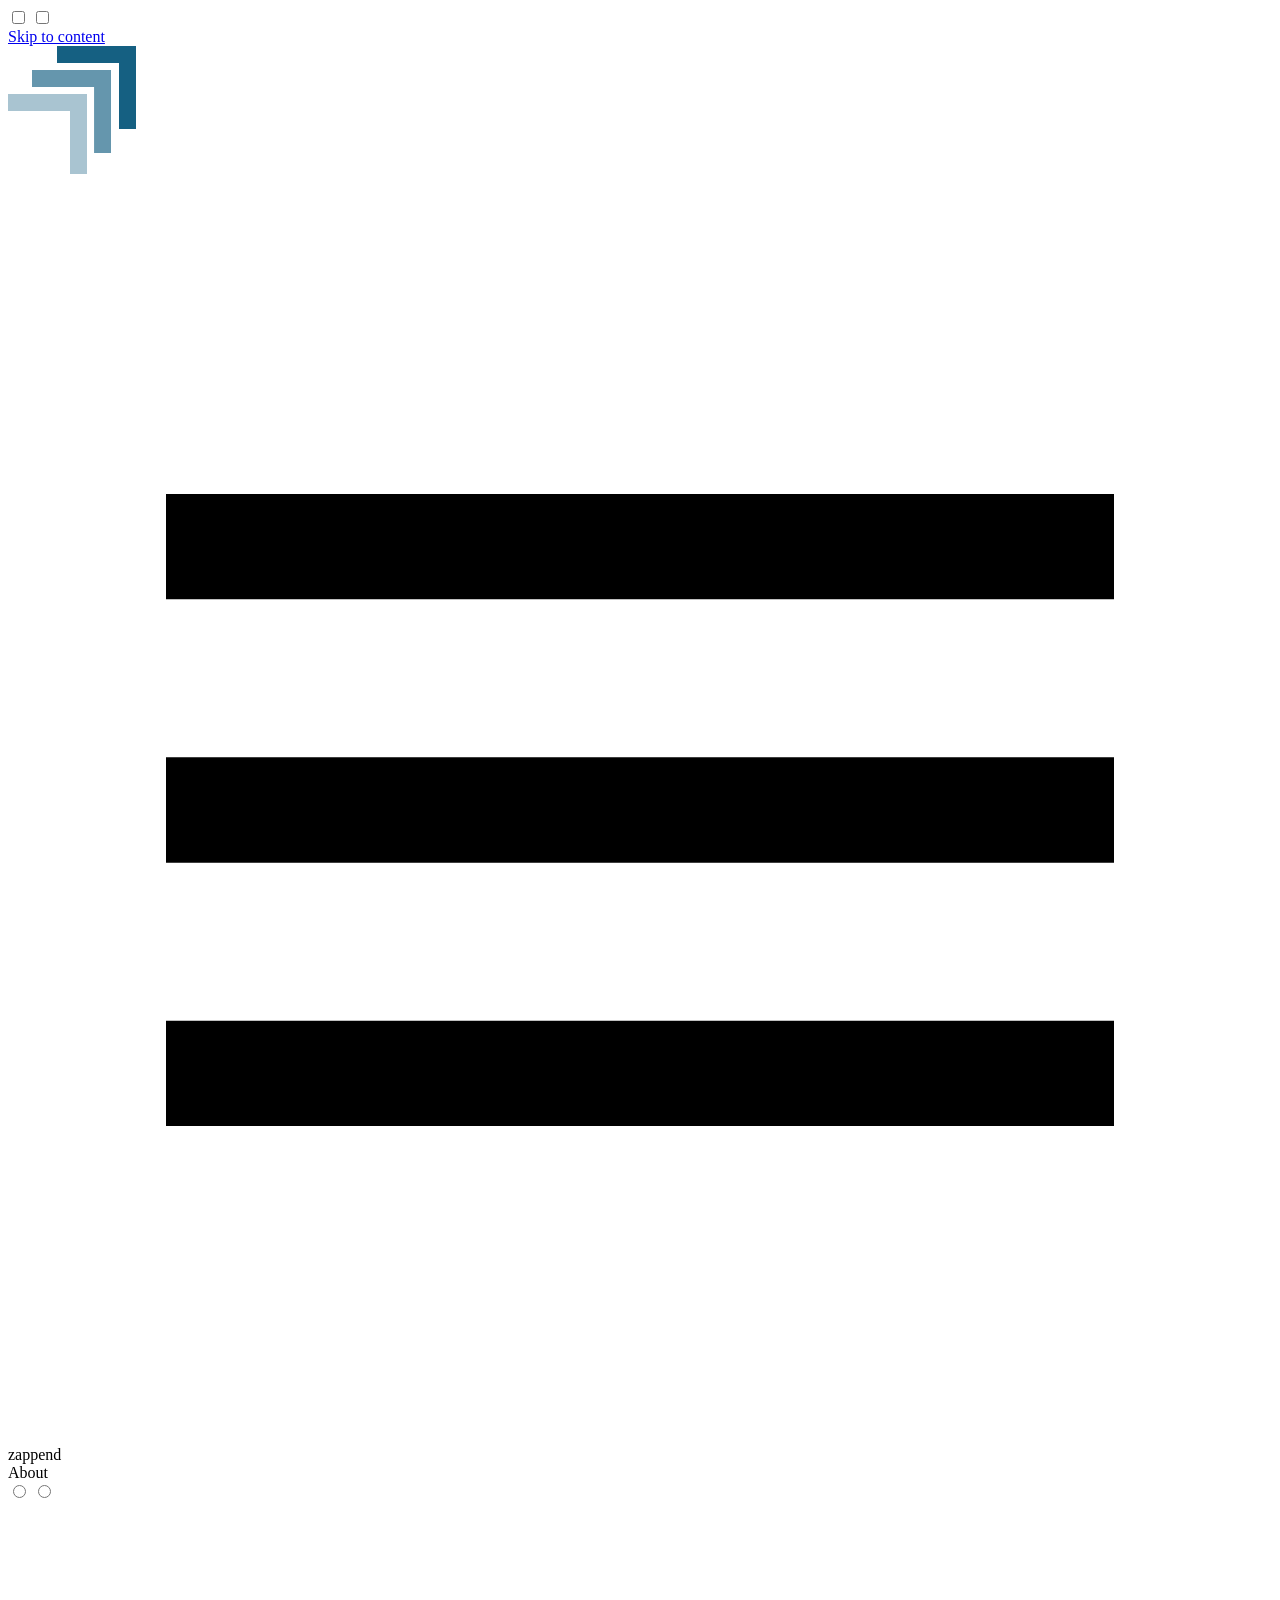
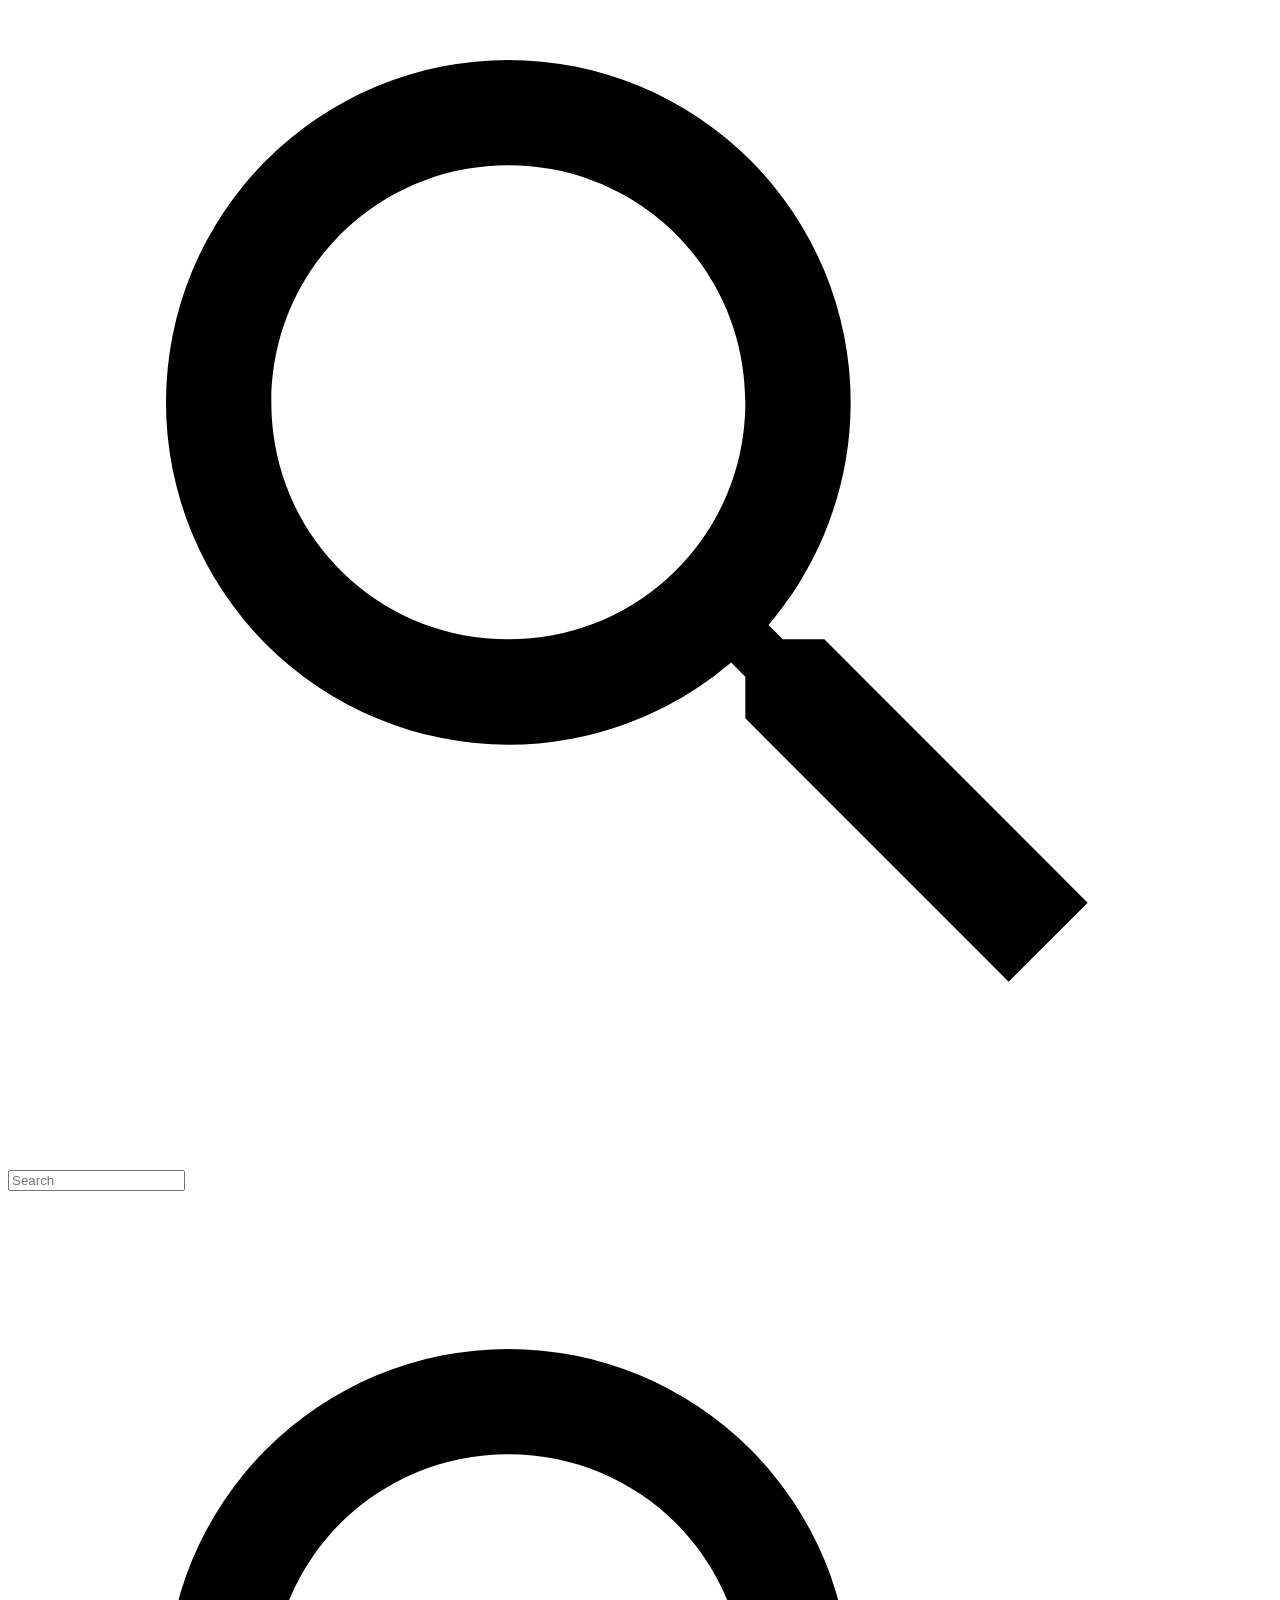
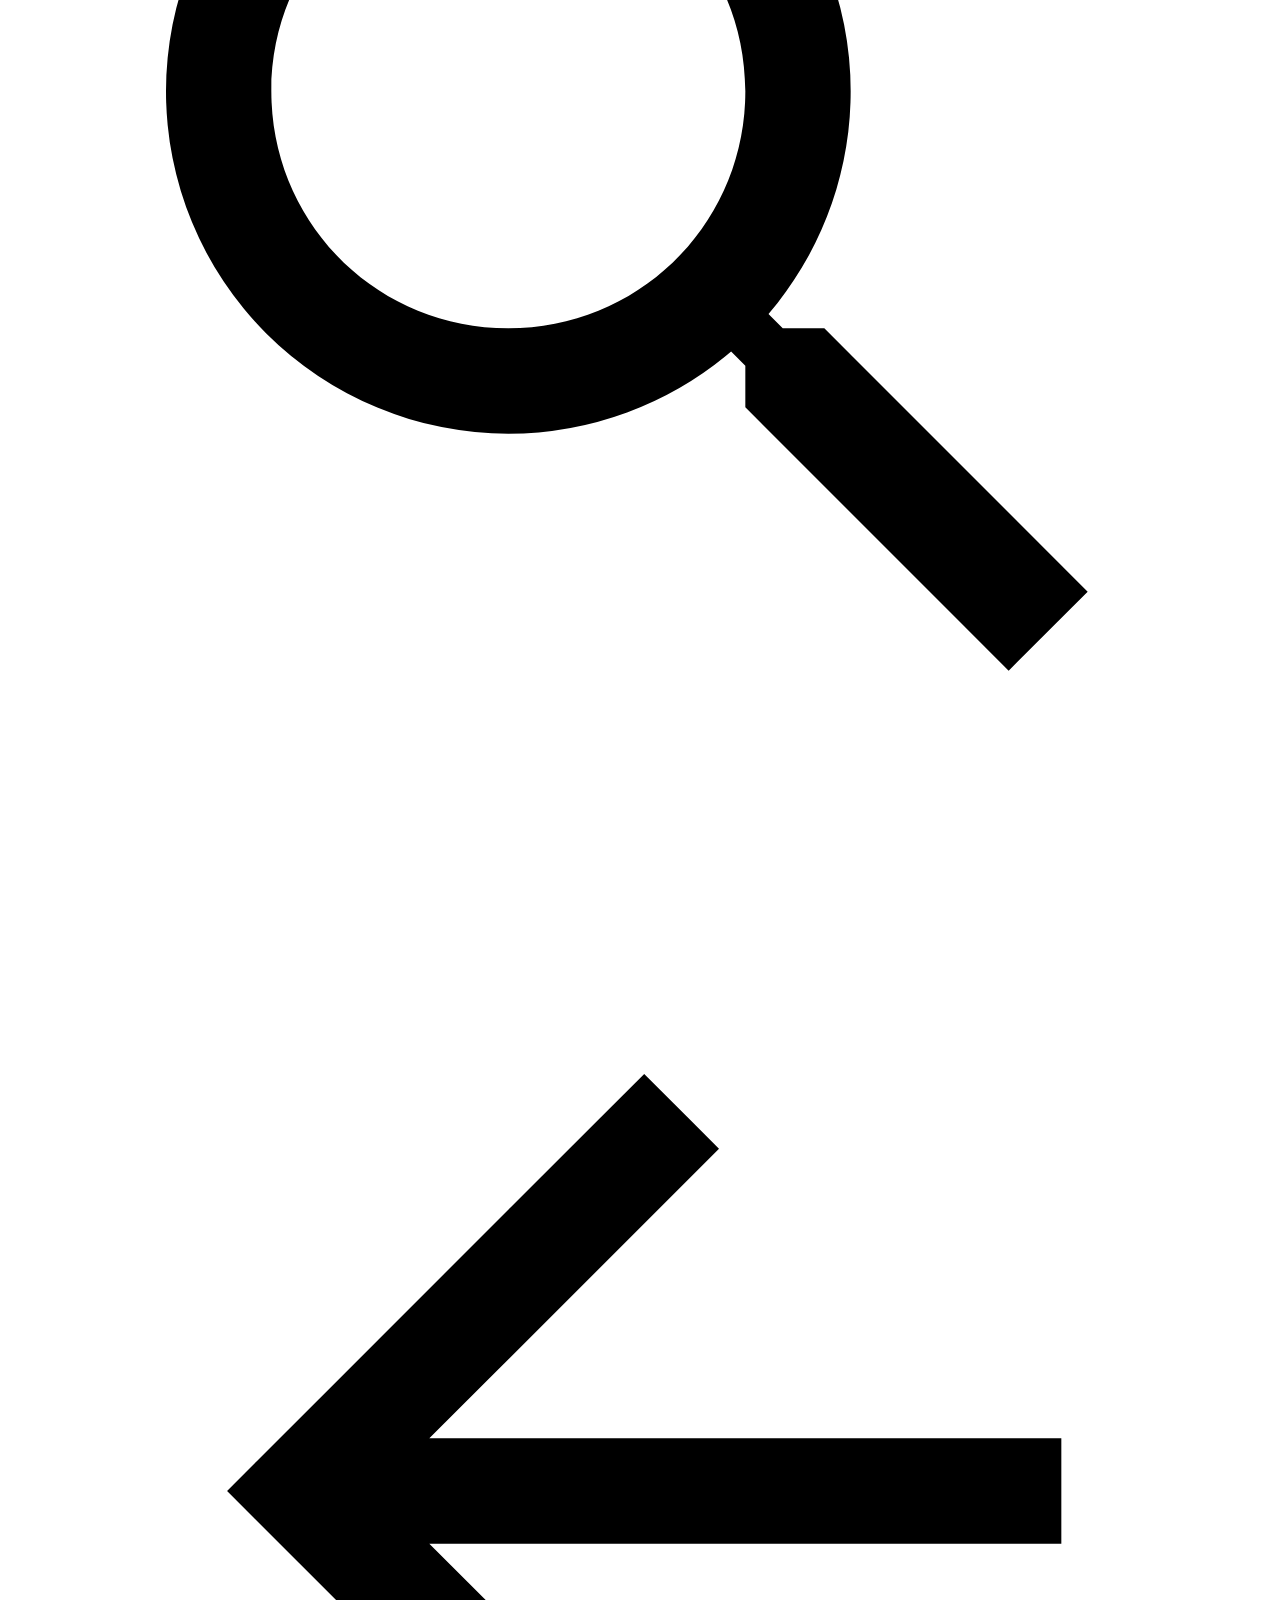
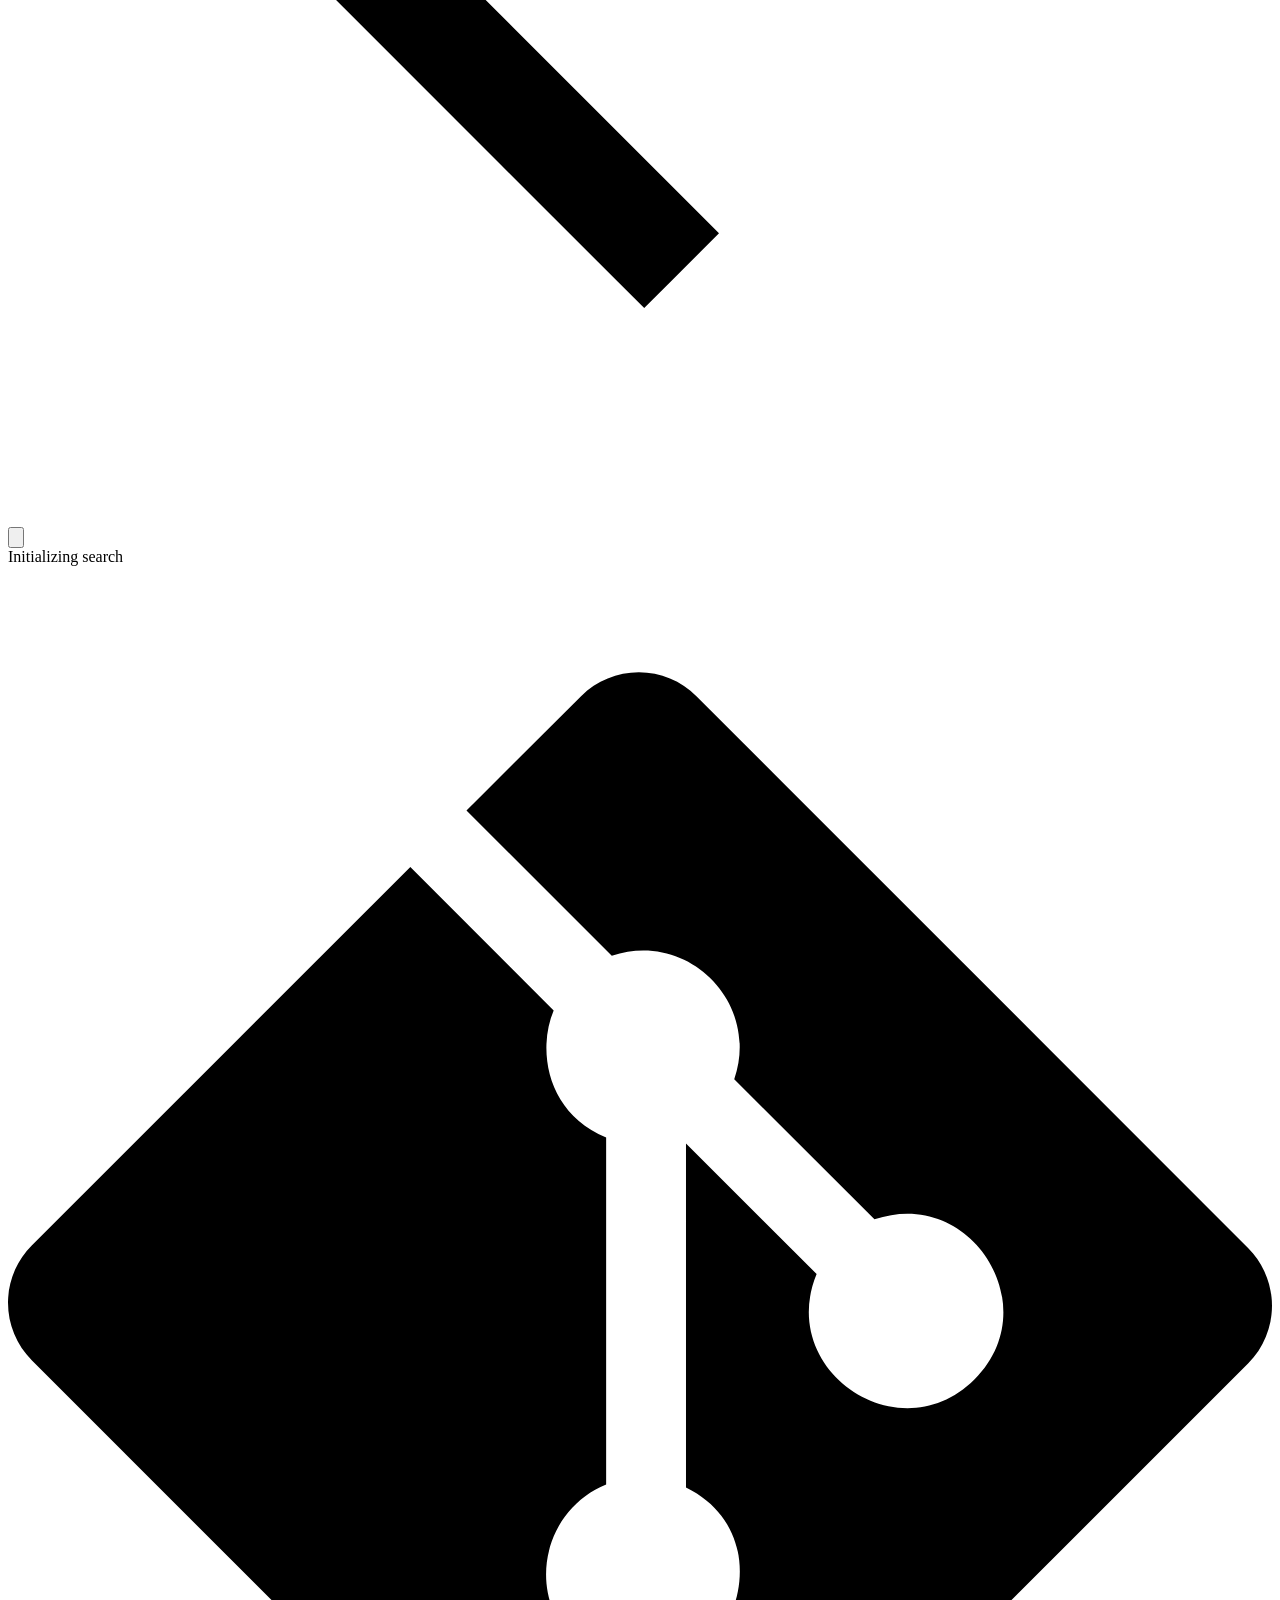
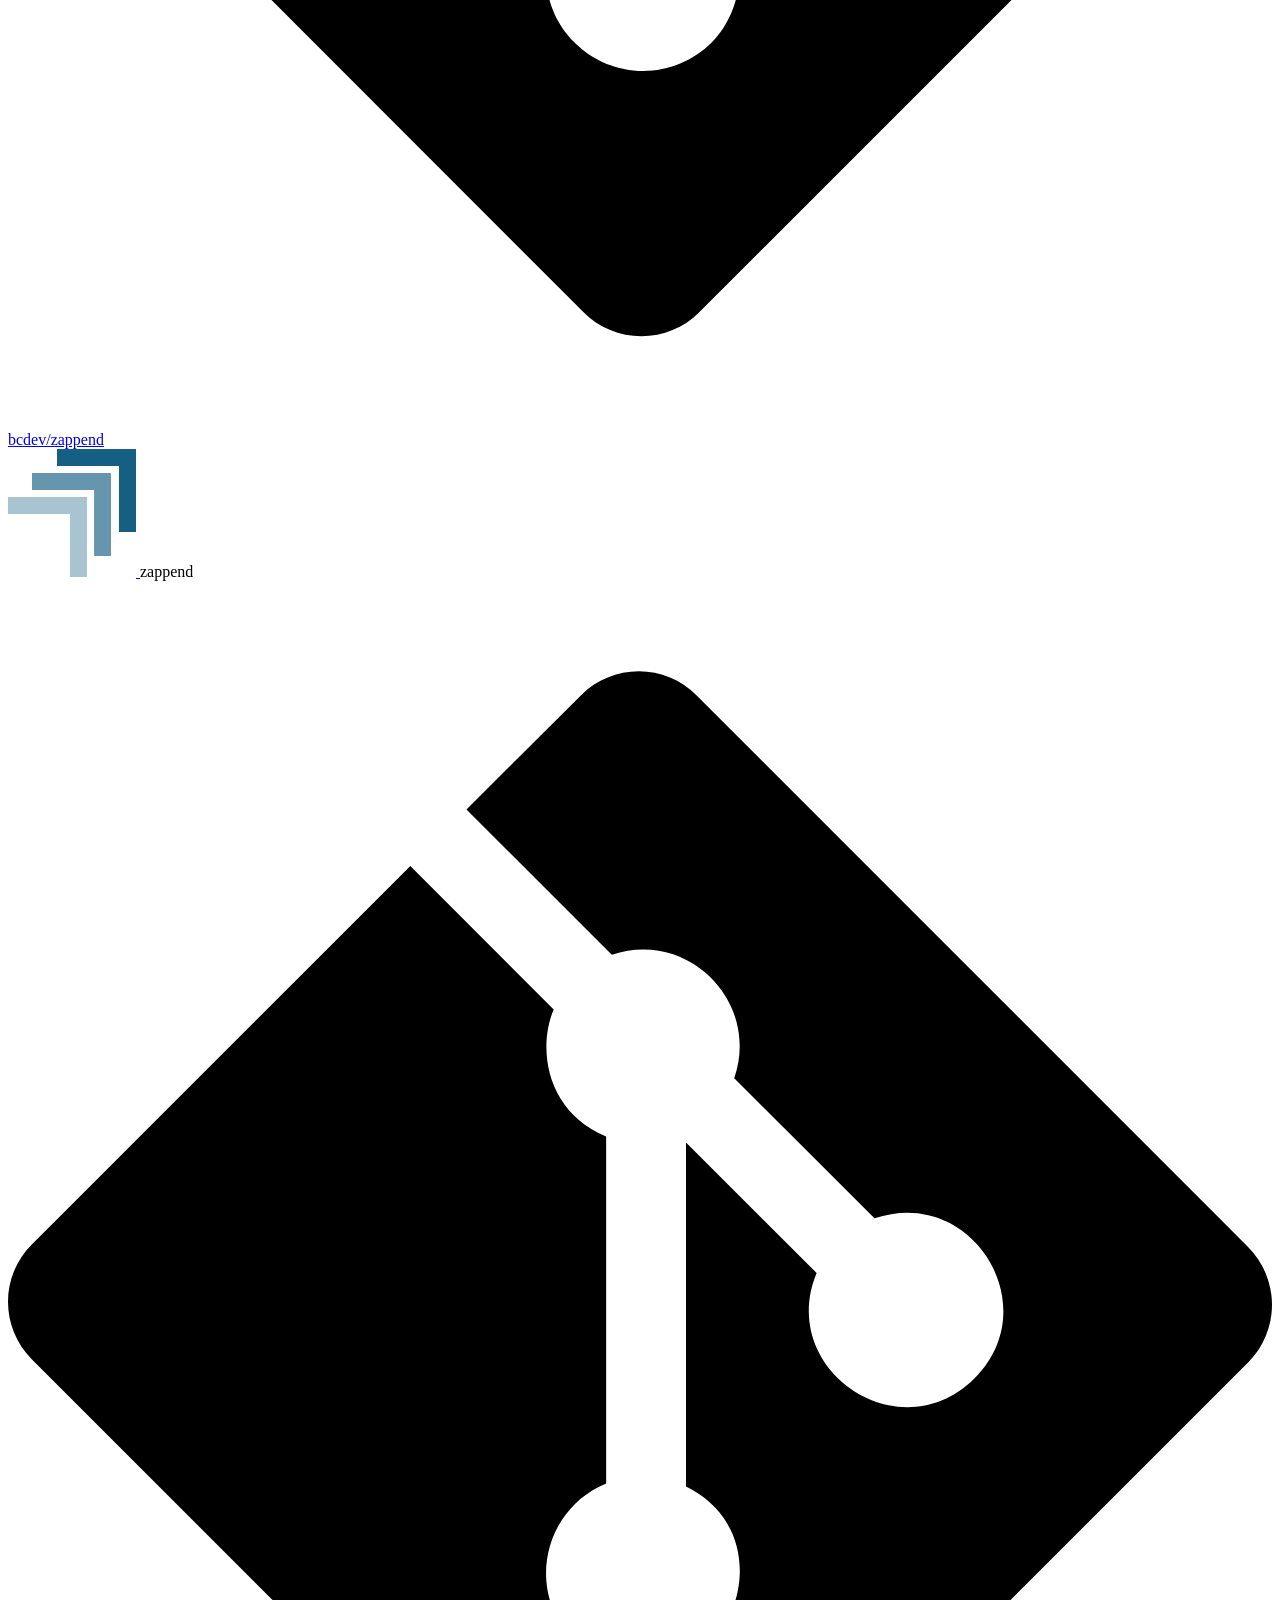
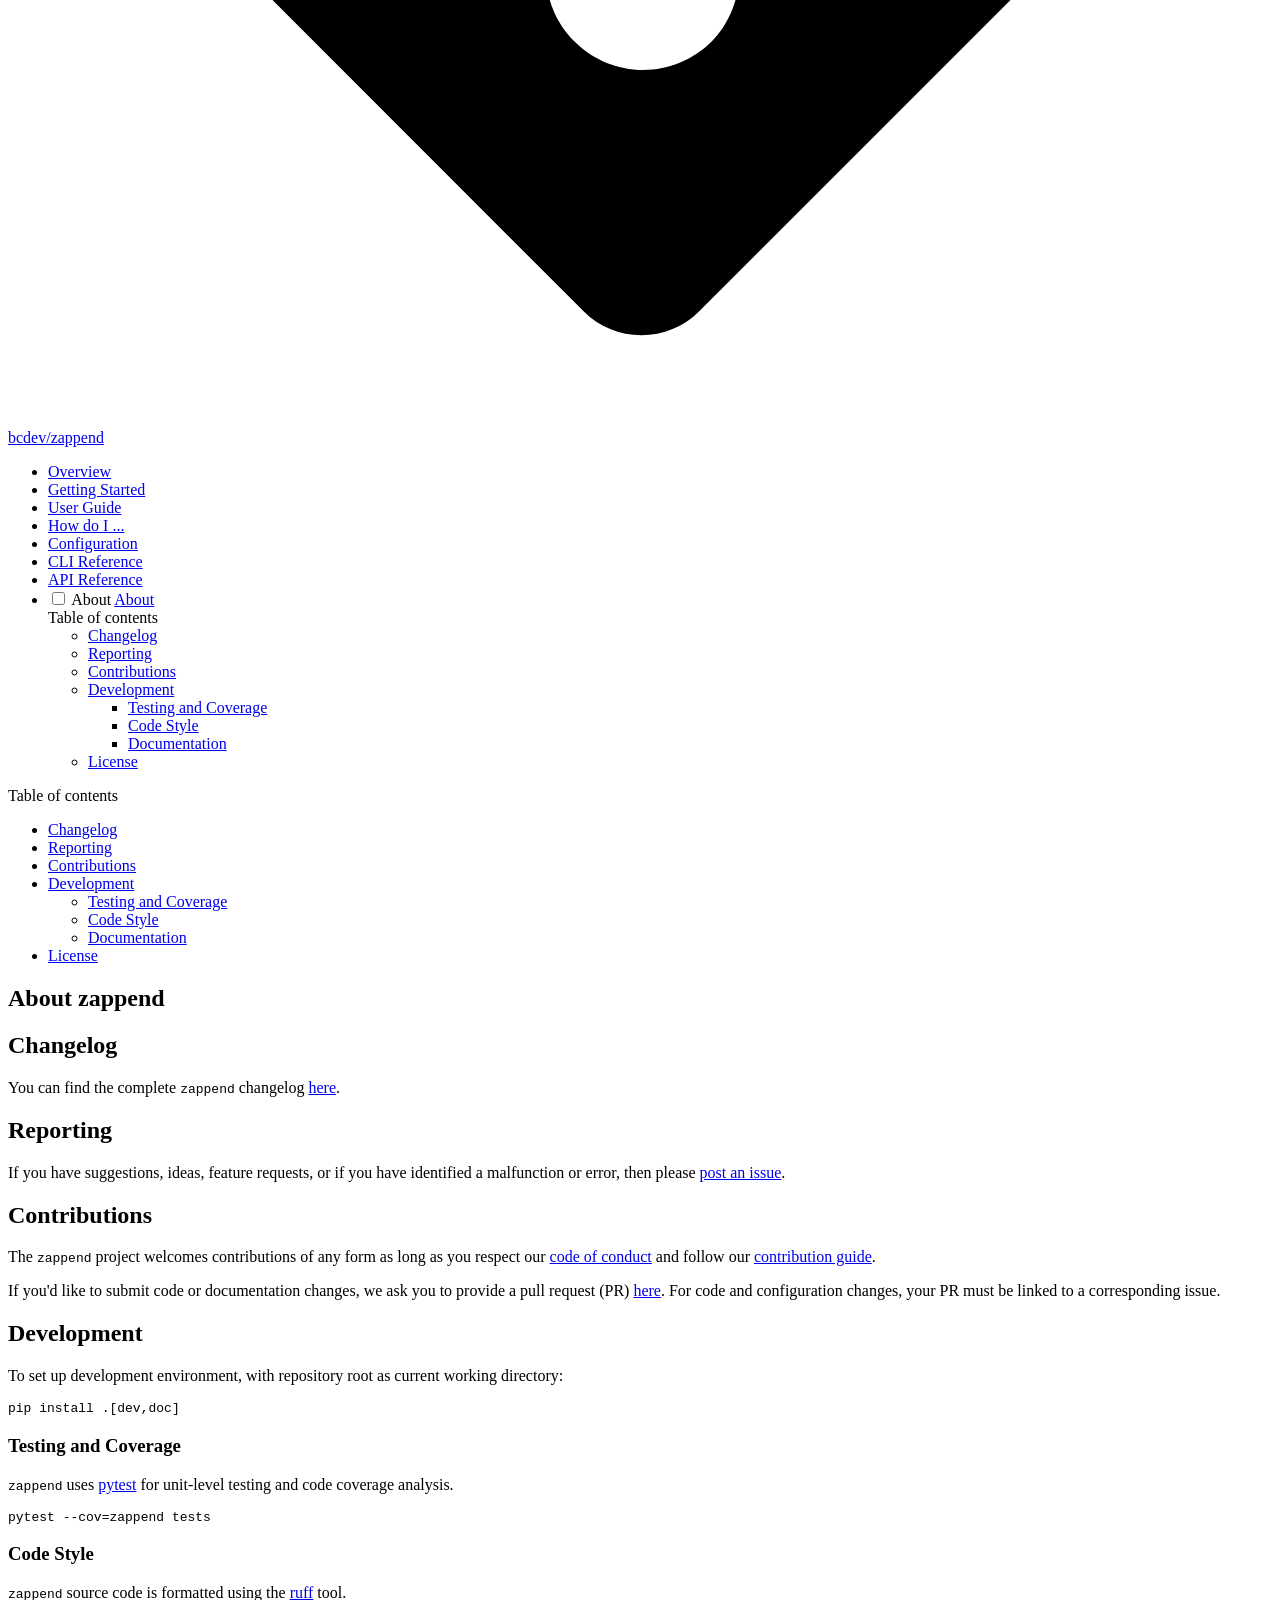
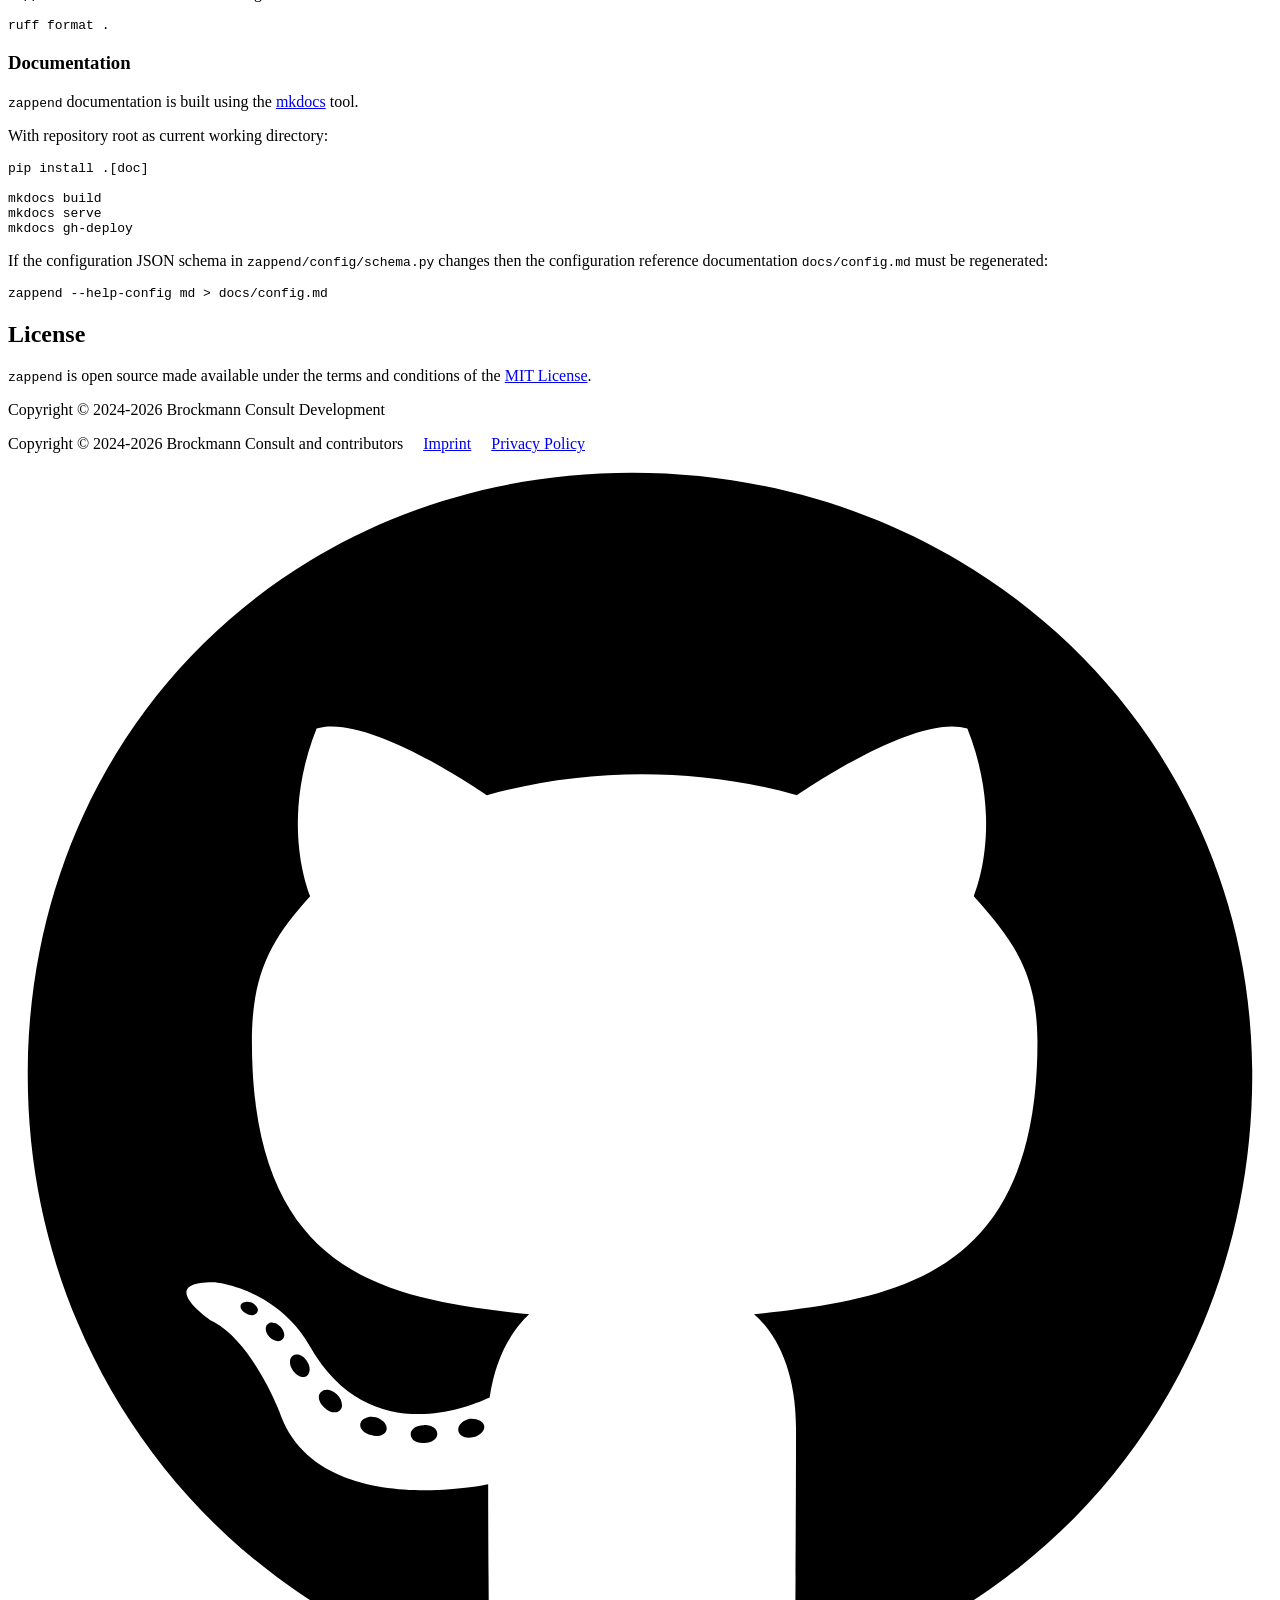
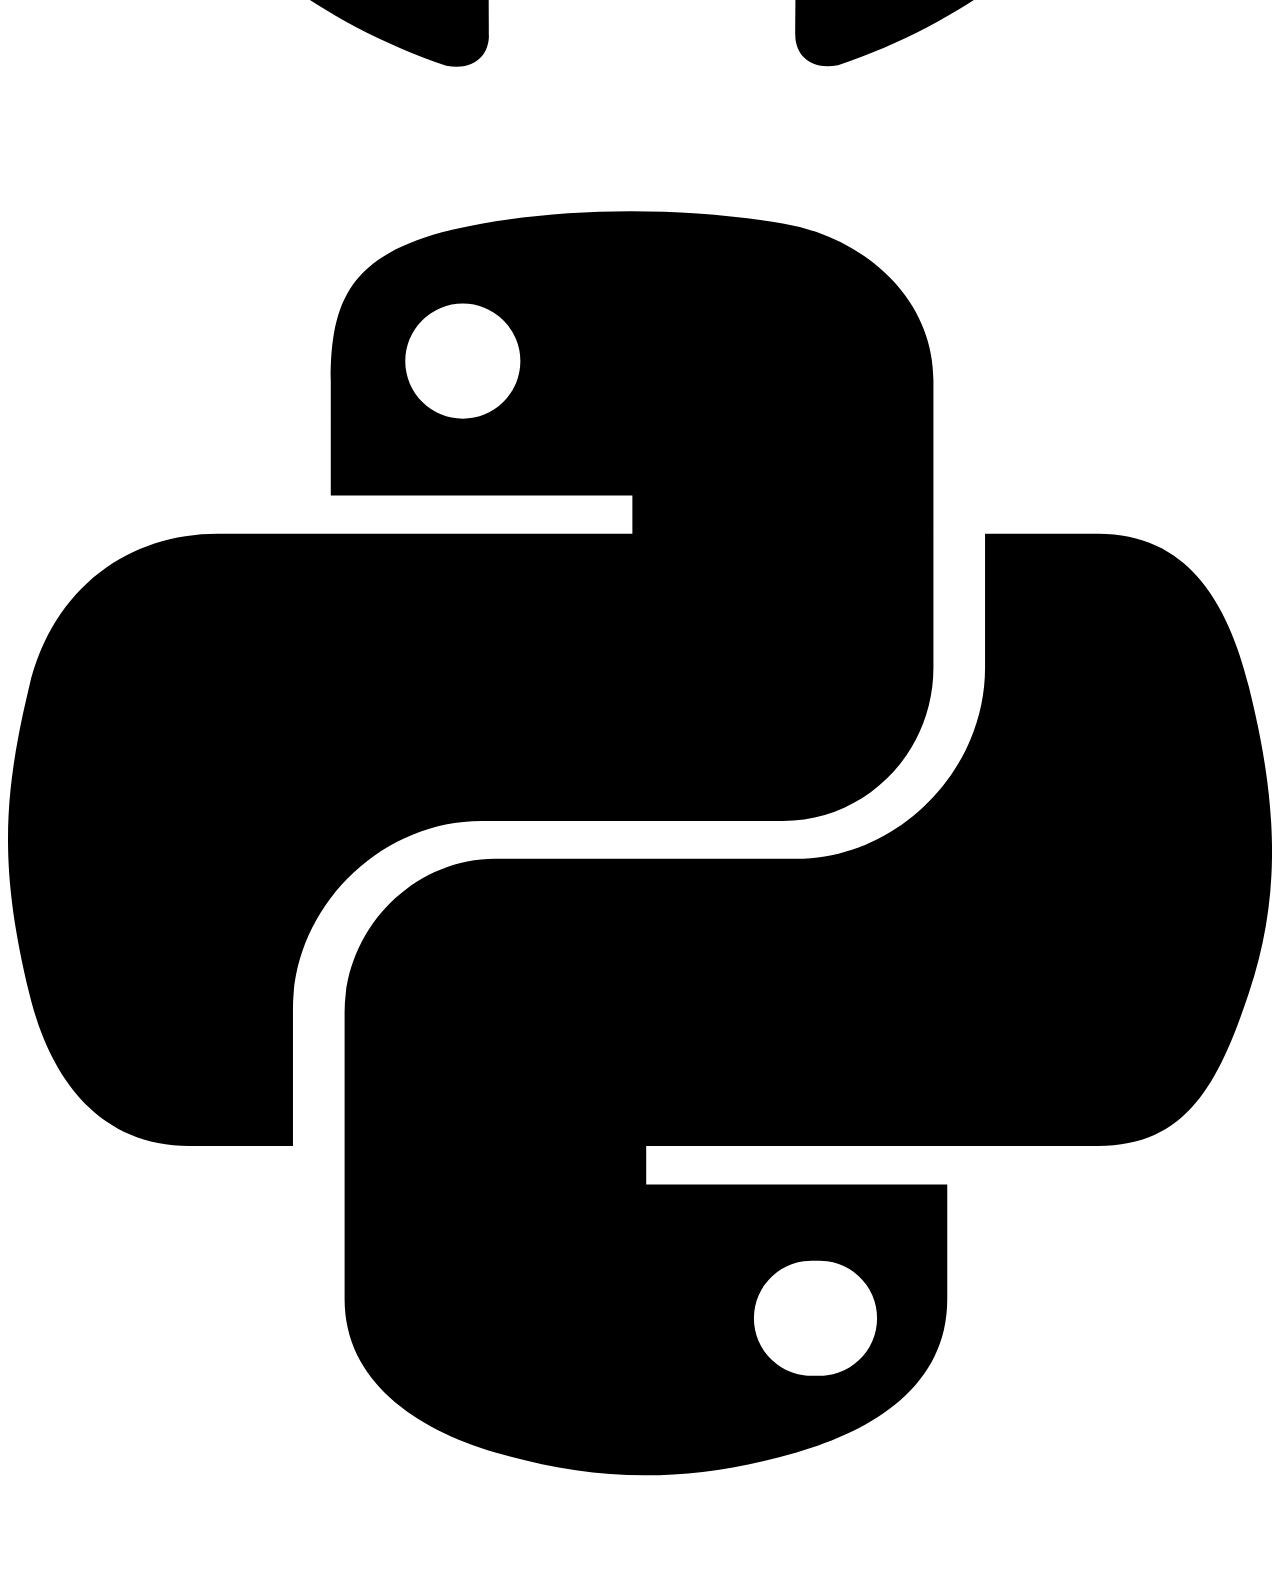
==== commit 19f248cb: "Deployed a7daadf with MkDocs version: 1.6.1" ====
--- a/about/index.html
+++ b/about/index.html
@@ -13,8 +13,11 @@
       
       
       
+        
+      
+      
       <link rel="icon" href="../assets/logo-small.png">
-      <meta name="generator" content="mkdocs-1.6.1, mkdocs-material-9.5.34">
+      <meta name="generator" content="mkdocs-1.6.1, mkdocs-material-9.7.7">
     
     
       
@@ -22,35 +25,30 @@
       
     
     
-      <link rel="stylesheet" href="../assets/stylesheets/main.35f28582.min.css">
-      
-        
-        <link rel="stylesheet" href="../assets/stylesheets/palette.06af60db.min.css">
-      
-      
-
-
-    
-    
-      
-    
-    
-      
-        
-        
-        <link rel="preconnect" href="https://fonts.gstatic.com" crossorigin>
-        <link rel="stylesheet" href="https://fonts.googleapis.com/css?family=Roboto:300,300i,400,400i,700,700i%7CRoboto+Mono:400,400i,700,700i&display=fallback">
-        <style>:root{--md-text-font:"Roboto";--md-code-font:"Roboto Mono"}</style>
+      <link rel="stylesheet" href="../assets/stylesheets/main.ec1eaa64.min.css">
+      
+        
+        <link rel="stylesheet" href="../assets/stylesheets/palette.ab4e12ef.min.css">
+      
+      
+
+
+    
+    
+      
+    
+    
       
     
     
       <link rel="stylesheet" href="../assets/_mkdocstrings.css">
     
+      <link rel="stylesheet" href="../stylesheet/extra.css">
+    
     <script>__md_scope=new URL("..",location),__md_hash=e=>[...e].reduce(((e,_)=>(e<<5)-e+_.charCodeAt(0)),0),__md_get=(e,_=localStorage,t=__md_scope)=>JSON.parse(_.getItem(t.pathname+"."+e)),__md_set=(e,_,t=localStorage,a=__md_scope)=>{try{t.setItem(a.pathname+"."+e,JSON.stringify(_))}catch(e){}}</script>
     
       
 
-    
     
     
   </head>
@@ -145,11 +143,13 @@
     
     
     
-      <label class="md-header__button md-icon" for="__search">
-        
-        <svg xmlns="http://www.w3.org/2000/svg" viewBox="0 0 24 24"><path d="M9.5 3A6.5 6.5 0 0 1 16 9.5c0 1.61-.59 3.09-1.56 4.23l.27.27h.79l5 5-1.5 1.5-5-5v-.79l-.27-.27A6.52 6.52 0 0 1 9.5 16 6.5 6.5 0 0 1 3 9.5 6.5 6.5 0 0 1 9.5 3m0 2C7 5 5 7 5 9.5S7 14 9.5 14 14 12 14 9.5 12 5 9.5 5"/></svg>
-      </label>
-      <div class="md-search" data-md-component="search" role="dialog">
+      
+      
+        <label class="md-header__button md-icon" for="__search">
+          
+          <svg xmlns="http://www.w3.org/2000/svg" viewBox="0 0 24 24"><path d="M9.5 3A6.5 6.5 0 0 1 16 9.5c0 1.61-.59 3.09-1.56 4.23l.27.27h.79l5 5-1.5 1.5-5-5v-.79l-.27-.27A6.52 6.52 0 0 1 9.5 16 6.5 6.5 0 0 1 3 9.5 6.5 6.5 0 0 1 9.5 3m0 2C7 5 5 7 5 9.5S7 14 9.5 14 14 12 14 9.5 12 5 9.5 5"/></svg>
+        </label>
+        <div class="md-search" data-md-component="search" role="dialog">
   <label class="md-search__overlay" for="__search"></label>
   <div class="md-search__inner" role="search">
     <form class="md-search__form" name="search">
@@ -181,13 +181,14 @@
     </div>
   </div>
 </div>
+      
     
     
       <div class="md-header__source">
         <a href="https://github.com/bcdev/zappend" title="Go to repository" class="md-source" data-md-component="source">
   <div class="md-source__icon md-icon">
     
-    <svg xmlns="http://www.w3.org/2000/svg" viewBox="0 0 448 512"><!--! Font Awesome Free 6.6.0 by @fontawesome - https://fontawesome.com License - https://fontawesome.com/license/free (Icons: CC BY 4.0, Fonts: SIL OFL 1.1, Code: MIT License) Copyright 2024 Fonticons, Inc.--><path d="M439.55 236.05 244 40.45a28.87 28.87 0 0 0-40.81 0l-40.66 40.63 51.52 51.52c27.06-9.14 52.68 16.77 43.39 43.68l49.66 49.66c34.23-11.8 61.18 31 35.47 56.69-26.49 26.49-70.21-2.87-56-37.34L240.22 199v121.85c25.3 12.54 22.26 41.85 9.08 55a34.34 34.34 0 0 1-48.55 0c-17.57-17.6-11.07-46.91 11.25-56v-123c-20.8-8.51-24.6-30.74-18.64-45L142.57 101 8.45 235.14a28.86 28.86 0 0 0 0 40.81l195.61 195.6a28.86 28.86 0 0 0 40.8 0l194.69-194.69a28.86 28.86 0 0 0 0-40.81"/></svg>
+    <svg xmlns="http://www.w3.org/2000/svg" viewBox="0 0 448 512"><!--! Font Awesome Free 7.1.0 by @fontawesome - https://fontawesome.com License - https://fontawesome.com/license/free (Icons: CC BY 4.0, Fonts: SIL OFL 1.1, Code: MIT License) Copyright 2025 Fonticons, Inc.--><path d="M439.6 236.1 244 40.5c-5.4-5.5-12.8-8.5-20.4-8.5s-15 3-20.4 8.4L162.5 81l51.5 51.5c27.1-9.1 52.7 16.8 43.4 43.7l49.7 49.7c34.2-11.8 61.2 31 35.5 56.7-26.5 26.5-70.2-2.9-56-37.3L240.3 199v121.9c25.3 12.5 22.3 41.8 9.1 55-6.4 6.4-15.2 10.1-24.3 10.1s-17.8-3.6-24.3-10.1c-17.6-17.6-11.1-46.9 11.2-56v-123c-20.8-8.5-24.6-30.7-18.6-45L142.6 101 8.5 235.1C3 240.6 0 247.9 0 255.5s3 15 8.5 20.4l195.6 195.7c5.4 5.4 12.7 8.4 20.4 8.4s15-3 20.4-8.4l194.7-194.7c5.4-5.4 8.4-12.8 8.4-20.4s-3-15-8.4-20.4"/></svg>
   </div>
   <div class="md-source__repository">
     bcdev/zappend
@@ -232,7 +233,7 @@
       <a href="https://github.com/bcdev/zappend" title="Go to repository" class="md-source" data-md-component="source">
   <div class="md-source__icon md-icon">
     
-    <svg xmlns="http://www.w3.org/2000/svg" viewBox="0 0 448 512"><!--! Font Awesome Free 6.6.0 by @fontawesome - https://fontawesome.com License - https://fontawesome.com/license/free (Icons: CC BY 4.0, Fonts: SIL OFL 1.1, Code: MIT License) Copyright 2024 Fonticons, Inc.--><path d="M439.55 236.05 244 40.45a28.87 28.87 0 0 0-40.81 0l-40.66 40.63 51.52 51.52c27.06-9.14 52.68 16.77 43.39 43.68l49.66 49.66c34.23-11.8 61.18 31 35.47 56.69-26.49 26.49-70.21-2.87-56-37.34L240.22 199v121.85c25.3 12.54 22.26 41.85 9.08 55a34.34 34.34 0 0 1-48.55 0c-17.57-17.6-11.07-46.91 11.25-56v-123c-20.8-8.51-24.6-30.74-18.64-45L142.57 101 8.45 235.14a28.86 28.86 0 0 0 0 40.81l195.61 195.6a28.86 28.86 0 0 0 40.8 0l194.69-194.69a28.86 28.86 0 0 0 0-40.81"/></svg>
+    <svg xmlns="http://www.w3.org/2000/svg" viewBox="0 0 448 512"><!--! Font Awesome Free 7.1.0 by @fontawesome - https://fontawesome.com License - https://fontawesome.com/license/free (Icons: CC BY 4.0, Fonts: SIL OFL 1.1, Code: MIT License) Copyright 2025 Fonticons, Inc.--><path d="M439.6 236.1 244 40.5c-5.4-5.5-12.8-8.5-20.4-8.5s-15 3-20.4 8.4L162.5 81l51.5 51.5c27.1-9.1 52.7 16.8 43.4 43.7l49.7 49.7c34.2-11.8 61.2 31 35.5 56.7-26.5 26.5-70.2-2.9-56-37.3L240.3 199v121.9c25.3 12.5 22.3 41.8 9.1 55-6.4 6.4-15.2 10.1-24.3 10.1s-17.8-3.6-24.3-10.1c-17.6-17.6-11.1-46.9 11.2-56v-123c-20.8-8.5-24.6-30.7-18.6-45L142.6 101 8.5 235.1C3 240.6 0 247.9 0 255.5s3 15 8.5 20.4l195.6 195.7c5.4 5.4 12.7 8.4 20.4 8.4s15-3 20.4-8.4l194.7-194.7c5.4-5.4 8.4-12.8 8.4-20.4s-3-15-8.4-20.4"/></svg>
   </div>
   <div class="md-source__repository">
     bcdev/zappend
@@ -252,9 +253,16 @@
       <a href=".." class="md-nav__link">
         
   
+  
   <span class="md-ellipsis">
+    
+  
     Overview
+  
+
+    
   </span>
+  
   
 
       </a>
@@ -272,9 +280,16 @@
       <a href="../start/" class="md-nav__link">
         
   
+  
   <span class="md-ellipsis">
+    
+  
     Getting Started
+  
+
+    
   </span>
+  
   
 
       </a>
@@ -292,9 +307,16 @@
       <a href="../guide/" class="md-nav__link">
         
   
+  
   <span class="md-ellipsis">
+    
+  
     User Guide
+  
+
+    
   </span>
+  
   
 
       </a>
@@ -312,9 +334,16 @@
       <a href="../howdoi/" class="md-nav__link">
         
   
+  
   <span class="md-ellipsis">
+    
+  
     How do I ...
+  
+
+    
   </span>
+  
   
 
       </a>
@@ -332,9 +361,16 @@
       <a href="../config/" class="md-nav__link">
         
   
+  
   <span class="md-ellipsis">
+    
+  
     Configuration
+  
+
+    
   </span>
+  
   
 
       </a>
@@ -352,9 +388,16 @@
       <a href="../cli/" class="md-nav__link">
         
   
+  
   <span class="md-ellipsis">
+    
+  
     CLI Reference
+  
+
+    
   </span>
+  
   
 
       </a>
@@ -372,9 +415,16 @@
       <a href="../api/" class="md-nav__link">
         
   
+  
   <span class="md-ellipsis">
+    
+  
     API Reference
+  
+
+    
   </span>
+  
   
 
       </a>
@@ -401,9 +451,16 @@
         <label class="md-nav__link md-nav__link--active" for="__toc">
           
   
+  
   <span class="md-ellipsis">
+    
+  
     About
+  
+
+    
   </span>
+  
   
 
           <span class="md-nav__icon md-icon"></span>
@@ -412,9 +469,16 @@
       <a href="./" class="md-nav__link md-nav__link--active">
         
   
+  
   <span class="md-ellipsis">
+    
+  
     About
+  
+
+    
   </span>
+  
   
 
       </a>
@@ -437,7 +501,9 @@
         <li class="md-nav__item">
   <a href="#changelog" class="md-nav__link">
     <span class="md-ellipsis">
-      Changelog
+      
+        Changelog
+      
     </span>
   </a>
   
@@ -446,7 +512,9 @@
         <li class="md-nav__item">
   <a href="#reporting" class="md-nav__link">
     <span class="md-ellipsis">
-      Reporting
+      
+        Reporting
+      
     </span>
   </a>
   
@@ -455,7 +523,9 @@
         <li class="md-nav__item">
   <a href="#contributions" class="md-nav__link">
     <span class="md-ellipsis">
-      Contributions
+      
+        Contributions
+      
     </span>
   </a>
   
@@ -464,7 +534,9 @@
         <li class="md-nav__item">
   <a href="#development" class="md-nav__link">
     <span class="md-ellipsis">
-      Development
+      
+        Development
+      
     </span>
   </a>
   
@@ -474,7 +546,9 @@
           <li class="md-nav__item">
   <a href="#testing-and-coverage" class="md-nav__link">
     <span class="md-ellipsis">
-      Testing and Coverage
+      
+        Testing and Coverage
+      
     </span>
   </a>
   
@@ -483,7 +557,9 @@
           <li class="md-nav__item">
   <a href="#code-style" class="md-nav__link">
     <span class="md-ellipsis">
-      Code Style
+      
+        Code Style
+      
     </span>
   </a>
   
@@ -492,7 +568,9 @@
           <li class="md-nav__item">
   <a href="#documentation" class="md-nav__link">
     <span class="md-ellipsis">
-      Documentation
+      
+        Documentation
+      
     </span>
   </a>
   
@@ -506,7 +584,9 @@
         <li class="md-nav__item">
   <a href="#license" class="md-nav__link">
     <span class="md-ellipsis">
-      License
+      
+        License
+      
     </span>
   </a>
   
@@ -549,7 +629,9 @@
         <li class="md-nav__item">
   <a href="#changelog" class="md-nav__link">
     <span class="md-ellipsis">
-      Changelog
+      
+        Changelog
+      
     </span>
   </a>
   
@@ -558,7 +640,9 @@
         <li class="md-nav__item">
   <a href="#reporting" class="md-nav__link">
     <span class="md-ellipsis">
-      Reporting
+      
+        Reporting
+      
     </span>
   </a>
   
@@ -567,7 +651,9 @@
         <li class="md-nav__item">
   <a href="#contributions" class="md-nav__link">
     <span class="md-ellipsis">
-      Contributions
+      
+        Contributions
+      
     </span>
   </a>
   
@@ -576,7 +662,9 @@
         <li class="md-nav__item">
   <a href="#development" class="md-nav__link">
     <span class="md-ellipsis">
-      Development
+      
+        Development
+      
     </span>
   </a>
   
@@ -586,7 +674,9 @@
           <li class="md-nav__item">
   <a href="#testing-and-coverage" class="md-nav__link">
     <span class="md-ellipsis">
-      Testing and Coverage
+      
+        Testing and Coverage
+      
     </span>
   </a>
   
@@ -595,7 +685,9 @@
           <li class="md-nav__item">
   <a href="#code-style" class="md-nav__link">
     <span class="md-ellipsis">
-      Code Style
+      
+        Code Style
+      
     </span>
   </a>
   
@@ -604,7 +696,9 @@
           <li class="md-nav__item">
   <a href="#documentation" class="md-nav__link">
     <span class="md-ellipsis">
-      Documentation
+      
+        Documentation
+      
     </span>
   </a>
   
@@ -618,7 +712,9 @@
         <li class="md-nav__item">
   <a href="#license" class="md-nav__link">
     <span class="md-ellipsis">
-      License
+      
+        License
+      
     </span>
   </a>
   
@@ -634,9 +730,11 @@
           
           
             <div class="md-content" data-md-component="content">
+              
               <article class="md-content__inner md-typeset">
                 
                   
+
 
   
   
@@ -672,8 +770,9 @@
 <div class="highlight"><pre><span></span><code>pytest<span class="w"> </span>--cov<span class="o">=</span>zappend<span class="w"> </span>tests
 </code></pre></div>
 <h3 id="code-style">Code Style</h3>
-<p><code>zappend</code> source code is formatted using the <a href="https://black.readthedocs.io/">black</a> tool.</p>
-<div class="highlight"><pre><span></span><code>black<span class="w"> </span>zappend
+<p><code>zappend</code> source code is formatted using the 
+<a href="https://github.com/charliermarsh/ruff">ruff</a> tool.</p>
+<div class="highlight"><pre><span></span><code>ruff<span class="w"> </span>format<span class="w"> </span>.
 </code></pre></div>
 <h3 id="documentation">Documentation</h3>
 <p><code>zappend</code> documentation is built using the <a href="https://www.mkdocs.org/">mkdocs</a> tool.</p>
@@ -692,7 +791,7 @@
 <h2 id="license">License</h2>
 <p><code>zappend</code> is open source made available under the terms and conditions of the 
 <a href="https://github.com/bcdev/zappend/blob/main/LICENSE">MIT License</a>.</p>
-<p>Copyright © 2024 Brockmann Consult Development</p>
+<p>Copyright © 2024-2026 Brockmann Consult Development</p>
 
 
 
@@ -719,33 +818,41 @@
   
   <div class="md-footer-meta md-typeset">
     <div class="md-footer-meta__inner md-grid">
-      <div class="md-copyright">
+      <!--
+  ~ Copyright © 2024-2026 Brockmann Consult and contributors
+  ~ Permissions are hereby granted under the terms of the MIT License:
+  ~ https://opensource.org/licenses/MIT.
+  -->
+
+<div class="md-copyright">
   
     <div class="md-copyright__highlight">
-      Copyright &copy; 2024 Brockmann Consult
+      Copyright &copy; 2024-2026 Brockmann Consult and contributors
+      
+        &nbsp;&nbsp;&nbsp;
+        <a href="https://www.brockmann-consult.de/imprint/" rel="noopener">Imprint</a>
+      
+        &nbsp;&nbsp;&nbsp;
+        <a href="https://www.brockmann-consult.de/privacy-policy-documentation-pages/" rel="noopener">Privacy Policy</a>
+      
     </div>
   
-  
-    Made with
-    <a href="https://squidfunk.github.io/mkdocs-material/" target="_blank" rel="noopener">
-      Material for MkDocs
+</div>
+      
+        
+<div class="md-social">
+  
+    
+    
+    
+    
+      
+      
+    
+    <a href="https://github.com/bcdev/zappend" target="_blank" rel="noopener" title="github.com" class="md-social__link">
+      <svg xmlns="http://www.w3.org/2000/svg" viewBox="0 0 512 512"><!--! Font Awesome Free 7.1.0 by @fontawesome - https://fontawesome.com License - https://fontawesome.com/license/free (Icons: CC BY 4.0, Fonts: SIL OFL 1.1, Code: MIT License) Copyright 2025 Fonticons, Inc.--><path d="M173.9 397.4c0 2-2.3 3.6-5.2 3.6-3.3.3-5.6-1.3-5.6-3.6 0-2 2.3-3.6 5.2-3.6 3-.3 5.6 1.3 5.6 3.6m-31.1-4.5c-.7 2 1.3 4.3 4.3 4.9 2.6 1 5.6 0 6.2-2s-1.3-4.3-4.3-5.2c-2.6-.7-5.5.3-6.2 2.3m44.2-1.7c-2.9.7-4.9 2.6-4.6 4.9.3 2 2.9 3.3 5.9 2.6 2.9-.7 4.9-2.6 4.6-4.6-.3-1.9-3-3.2-5.9-2.9M252.8 8C114.1 8 8 113.3 8 252c0 110.9 69.8 205.8 169.5 239.2 12.8 2.3 17.3-5.6 17.3-12.1 0-6.2-.3-40.4-.3-61.4 0 0-70 15-84.7-29.8 0 0-11.4-29.1-27.8-36.6 0 0-22.9-15.7 1.6-15.4 0 0 24.9 2 38.6 25.8 21.9 38.6 58.6 27.5 72.9 20.9 2.3-16 8.8-27.1 16-33.7-55.9-6.2-112.3-14.3-112.3-110.5 0-27.5 7.6-41.3 23.6-58.9-2.6-6.5-11.1-33.3 2.6-67.9 20.9-6.5 69 27 69 27 20-5.6 41.5-8.5 62.8-8.5s42.8 2.9 62.8 8.5c0 0 48.1-33.6 69-27 13.7 34.7 5.2 61.4 2.6 67.9 16 17.7 25.8 31.5 25.8 58.9 0 96.5-58.9 104.2-114.8 110.5 9.2 7.9 17 22.9 17 46.4 0 33.7-.3 75.4-.3 83.6 0 6.5 4.6 14.4 17.3 12.1C436.2 457.8 504 362.9 504 252 504 113.3 391.5 8 252.8 8M105.2 352.9c-1.3 1-1 3.3.7 5.2 1.6 1.6 3.9 2.3 5.2 1 1.3-1 1-3.3-.7-5.2-1.6-1.6-3.9-2.3-5.2-1m-10.8-8.1c-.7 1.3.3 2.9 2.3 3.9 1.6 1 3.6.7 4.3-.7.7-1.3-.3-2.9-2.3-3.9-2-.6-3.6-.3-4.3.7m32.4 35.6c-1.6 1.3-1 4.3 1.3 6.2 2.3 2.3 5.2 2.6 6.5 1 1.3-1.3.7-4.3-1.3-6.2-2.2-2.3-5.2-2.6-6.5-1m-11.4-14.7c-1.6 1-1.6 3.6 0 5.9s4.3 3.3 5.6 2.3c1.6-1.3 1.6-3.9 0-6.2-1.4-2.3-4-3.3-5.6-2"/></svg>
     </a>
   
-</div>
-      
-        <div class="md-social">
-  
-    
-    
-    
-    
-      
-      
-    
-    <a href="https://github.com/bcdev/zappend" target="_blank" rel="noopener" title="github.com" class="md-social__link">
-      <svg xmlns="http://www.w3.org/2000/svg" viewBox="0 0 496 512"><!--! Font Awesome Free 6.6.0 by @fontawesome - https://fontawesome.com License - https://fontawesome.com/license/free (Icons: CC BY 4.0, Fonts: SIL OFL 1.1, Code: MIT License) Copyright 2024 Fonticons, Inc.--><path d="M165.9 397.4c0 2-2.3 3.6-5.2 3.6-3.3.3-5.6-1.3-5.6-3.6 0-2 2.3-3.6 5.2-3.6 3-.3 5.6 1.3 5.6 3.6m-31.1-4.5c-.7 2 1.3 4.3 4.3 4.9 2.6 1 5.6 0 6.2-2s-1.3-4.3-4.3-5.2c-2.6-.7-5.5.3-6.2 2.3m44.2-1.7c-2.9.7-4.9 2.6-4.6 4.9.3 2 2.9 3.3 5.9 2.6 2.9-.7 4.9-2.6 4.6-4.6-.3-1.9-3-3.2-5.9-2.9M244.8 8C106.1 8 0 113.3 0 252c0 110.9 69.8 205.8 169.5 239.2 12.8 2.3 17.3-5.6 17.3-12.1 0-6.2-.3-40.4-.3-61.4 0 0-70 15-84.7-29.8 0 0-11.4-29.1-27.8-36.6 0 0-22.9-15.7 1.6-15.4 0 0 24.9 2 38.6 25.8 21.9 38.6 58.6 27.5 72.9 20.9 2.3-16 8.8-27.1 16-33.7-55.9-6.2-112.3-14.3-112.3-110.5 0-27.5 7.6-41.3 23.6-58.9-2.6-6.5-11.1-33.3 2.6-67.9 20.9-6.5 69 27 69 27 20-5.6 41.5-8.5 62.8-8.5s42.8 2.9 62.8 8.5c0 0 48.1-33.6 69-27 13.7 34.7 5.2 61.4 2.6 67.9 16 17.7 25.8 31.5 25.8 58.9 0 96.5-58.9 104.2-114.8 110.5 9.2 7.9 17 22.9 17 46.4 0 33.7-.3 75.4-.3 83.6 0 6.5 4.6 14.4 17.3 12.1C428.2 457.8 496 362.9 496 252 496 113.3 383.5 8 244.8 8M97.2 352.9c-1.3 1-1 3.3.7 5.2 1.6 1.6 3.9 2.3 5.2 1 1.3-1 1-3.3-.7-5.2-1.6-1.6-3.9-2.3-5.2-1m-10.8-8.1c-.7 1.3.3 2.9 2.3 3.9 1.6 1 3.6.7 4.3-.7.7-1.3-.3-2.9-2.3-3.9-2-.6-3.6-.3-4.3.7m32.4 35.6c-1.6 1.3-1 4.3 1.3 6.2 2.3 2.3 5.2 2.6 6.5 1 1.3-1.3.7-4.3-1.3-6.2-2.2-2.3-5.2-2.6-6.5-1m-11.4-14.7c-1.6 1-1.6 3.6 0 5.9s4.3 3.3 5.6 2.3c1.6-1.3 1.6-3.9 0-6.2-1.4-2.3-4-3.3-5.6-2"/></svg>
-    </a>
-  
     
     
     
@@ -754,7 +861,7 @@
       
     
     <a href="https://pypi.org/project/zappend/" target="_blank" rel="noopener" title="pypi.org" class="md-social__link">
-      <svg xmlns="http://www.w3.org/2000/svg" viewBox="0 0 448 512"><!--! Font Awesome Free 6.6.0 by @fontawesome - https://fontawesome.com License - https://fontawesome.com/license/free (Icons: CC BY 4.0, Fonts: SIL OFL 1.1, Code: MIT License) Copyright 2024 Fonticons, Inc.--><path d="M439.8 200.5c-7.7-30.9-22.3-54.2-53.4-54.2h-40.1v47.4c0 36.8-31.2 67.8-66.8 67.8H172.7c-29.2 0-53.4 25-53.4 54.3v101.8c0 29 25.2 46 53.4 54.3 33.8 9.9 66.3 11.7 106.8 0 26.9-7.8 53.4-23.5 53.4-54.3v-40.7H226.2v-13.6h160.2c31.1 0 42.6-21.7 53.4-54.2 11.2-33.5 10.7-65.7 0-108.6M286.2 404c11.1 0 20.1 9.1 20.1 20.3 0 11.3-9 20.4-20.1 20.4-11 0-20.1-9.2-20.1-20.4.1-11.3 9.1-20.3 20.1-20.3M167.8 248.1h106.8c29.7 0 53.4-24.5 53.4-54.3V91.9c0-29-24.4-50.7-53.4-55.6-35.8-5.9-74.7-5.6-106.8.1-45.2 8-53.4 24.7-53.4 55.6v40.7h106.9v13.6h-147c-31.1 0-58.3 18.7-66.8 54.2-9.8 40.7-10.2 66.1 0 108.6 7.6 31.6 25.7 54.2 56.8 54.2H101v-48.8c0-35.3 30.5-66.4 66.8-66.4m-6.7-142.6c-11.1 0-20.1-9.1-20.1-20.3.1-11.3 9-20.4 20.1-20.4 11 0 20.1 9.2 20.1 20.4s-9 20.3-20.1 20.3"/></svg>
+      <svg xmlns="http://www.w3.org/2000/svg" viewBox="0 0 448 512"><!--! Font Awesome Free 7.1.0 by @fontawesome - https://fontawesome.com License - https://fontawesome.com/license/free (Icons: CC BY 4.0, Fonts: SIL OFL 1.1, Code: MIT License) Copyright 2025 Fonticons, Inc.--><path d="M439.8 200.5c-7.7-30.9-22.3-54.2-53.4-54.2h-40.1v47.4c0 36.8-31.2 67.8-66.8 67.8H172.7c-29.2 0-53.4 25-53.4 54.3v101.8c0 29 25.2 46 53.4 54.3 33.8 9.9 66.3 11.7 106.8 0 26.9-7.8 53.4-23.5 53.4-54.3v-40.7H226.2v-13.6h160.2c31.1 0 42.6-21.7 53.4-54.2 11.2-33.5 10.7-65.7 0-108.6M286.2 444.7a20.4 20.4 0 1 1 0-40.7 20.4 20.4 0 1 1 0 40.7M167.8 248.1h106.8c29.7 0 53.4-24.5 53.4-54.3V91.9c0-29-24.4-50.7-53.4-55.6-35.8-5.9-74.7-5.6-106.8.1-45.2 8-53.4 24.7-53.4 55.6v40.7h106.9v13.6h-147c-31.1 0-58.3 18.7-66.8 54.2-9.8 40.7-10.2 66.1 0 108.6 7.6 31.6 25.7 54.2 56.8 54.2H101v-48.8c0-35.3 30.5-66.4 66.8-66.4m-6.6-183.4a20.4 20.4 0 1 1 0 40.8 20.4 20.4 0 1 1 0-40.8"/></svg>
     </a>
   
 </div>
@@ -769,10 +876,13 @@
     </div>
     
     
-    <script id="__config" type="application/json">{"base": "..", "features": [], "search": "../assets/javascripts/workers/search.07f07601.min.js", "translations": {"clipboard.copied": "Copied to clipboard", "clipboard.copy": "Copy to clipboard", "search.result.more.one": "1 more on this page", "search.result.more.other": "# more on this page", "search.result.none": "No matching documents", "search.result.one": "1 matching document", "search.result.other": "# matching documents", "search.result.placeholder": "Type to start searching", "search.result.term.missing": "Missing", "select.version": "Select version"}}</script>
-    
-    
-      <script src="../assets/javascripts/bundle.56dfad97.min.js"></script>
+    
+      
+      
+      <script id="__config" type="application/json">{"annotate": null, "base": "..", "features": [], "search": "../assets/javascripts/workers/search.2c215733.min.js", "tags": null, "translations": {"clipboard.copied": "Copied to clipboard", "clipboard.copy": "Copy to clipboard", "search.result.more.one": "1 more on this page", "search.result.more.other": "# more on this page", "search.result.none": "No matching documents", "search.result.one": "1 matching document", "search.result.other": "# matching documents", "search.result.placeholder": "Type to start searching", "search.result.term.missing": "Missing", "select.version": "Select version"}, "version": null}</script>
+    
+    
+      <script src="../assets/javascripts/bundle.d7400e89.min.js"></script>
       
     
   </body>
--- a/assets/stylesheets/main.ec1eaa64.min.css
+++ b/assets/stylesheets/main.ec1eaa64.min.css
@@ -0,0 +1 @@
+@charset "UTF-8";html{-webkit-text-size-adjust:none;-moz-text-size-adjust:none;text-size-adjust:none;box-sizing:border-box}*,:after,:before{box-sizing:inherit}@media (prefers-reduced-motion){*,:after,:before{transition:none!important}}body{margin:0}a,button,input,label{-webkit-tap-highlight-color:transparent}a{color:inherit;text-decoration:none}hr{border:0;box-sizing:initial;display:block;height:.05rem;overflow:visible;padding:0}small{font-size:80%}sub,sup{line-height:1em}img{border-style:none}table{border-collapse:initial;border-spacing:0}td,th{font-weight:400;vertical-align:top}button{background:#0000;border:0;font-family:inherit;font-size:inherit;margin:0;padding:0}input{border:0;outline:none}:root{--md-primary-fg-color:#4051b5;--md-primary-fg-color--light:#5d6cc0;--md-primary-fg-color--dark:#303fa1;--md-primary-bg-color:#fff;--md-primary-bg-color--light:#ffffffb3;--md-accent-fg-color:#526cfe;--md-accent-fg-color--transparent:#526cfe1a;--md-accent-bg-color:#fff;--md-accent-bg-color--light:#ffffffb3}[data-md-color-scheme=default]{color-scheme:light}[data-md-color-scheme=default] img[src$="#gh-dark-mode-only"],[data-md-color-scheme=default] img[src$="#only-dark"]{display:none}:root,[data-md-color-scheme=default]{--md-hue:225deg;--md-default-fg-color:#000000de;--md-default-fg-color--light:#0000008a;--md-default-fg-color--lighter:#00000052;--md-default-fg-color--lightest:#00000012;--md-default-bg-color:#fff;--md-default-bg-color--light:#ffffffb3;--md-default-bg-color--lighter:#ffffff4d;--md-default-bg-color--lightest:#ffffff1f;--md-code-fg-color:#36464e;--md-code-bg-color:#f5f5f5;--md-code-bg-color--light:#f5f5f5b3;--md-code-bg-color--lighter:#f5f5f54d;--md-code-hl-color:#4287ff;--md-code-hl-color--light:#4287ff1a;--md-code-hl-number-color:#d52a2a;--md-code-hl-special-color:#db1457;--md-code-hl-function-color:#a846b9;--md-code-hl-constant-color:#6e59d9;--md-code-hl-keyword-color:#3f6ec6;--md-code-hl-string-color:#1c7d4d;--md-code-hl-name-color:var(--md-code-fg-color);--md-code-hl-operator-color:var(--md-default-fg-color--light);--md-code-hl-punctuation-color:var(--md-default-fg-color--light);--md-code-hl-comment-color:var(--md-default-fg-color--light);--md-code-hl-generic-color:var(--md-default-fg-color--light);--md-code-hl-variable-color:var(--md-default-fg-color--light);--md-typeset-color:var(--md-default-fg-color);--md-typeset-a-color:var(--md-primary-fg-color);--md-typeset-del-color:#f5503d26;--md-typeset-ins-color:#0bd57026;--md-typeset-kbd-color:#fafafa;--md-typeset-kbd-accent-color:#fff;--md-typeset-kbd-border-color:#b8b8b8;--md-typeset-mark-color:#ffff0080;--md-typeset-table-color:#0000001f;--md-typeset-table-color--light:rgba(0,0,0,.035);--md-admonition-fg-color:var(--md-default-fg-color);--md-admonition-bg-color:var(--md-default-bg-color);--md-warning-fg-color:#000000de;--md-warning-bg-color:#ff9;--md-footer-fg-color:#fff;--md-footer-fg-color--light:#ffffffb3;--md-footer-fg-color--lighter:#ffffff73;--md-footer-bg-color:#000000de;--md-footer-bg-color--dark:#00000052;--md-shadow-z1:0 0.2rem 0.5rem #0000000d,0 0 0.05rem #0000001a;--md-shadow-z2:0 0.2rem 0.5rem #0000001a,0 0 0.05rem #00000040;--md-shadow-z3:0 0.2rem 0.5rem #0003,0 0 0.05rem #00000059}.md-icon svg{fill:currentcolor;display:block;height:1.2rem;width:1.2rem}body{-webkit-font-smoothing:antialiased;-moz-osx-font-smoothing:grayscale;--md-text-font-family:var(--md-text-font,_),-apple-system,BlinkMacSystemFont,Helvetica,Arial,sans-serif;--md-code-font-family:var(--md-code-font,_),SFMono-Regular,Consolas,Menlo,monospace}aside,body,input{font-feature-settings:"kern","liga";color:var(--md-typeset-color);font-family:var(--md-text-font-family)}code,kbd,pre{font-feature-settings:"kern";font-family:var(--md-code-font-family)}:root{--md-typeset-table-sort-icon:url('data:image/svg+xml;charset=utf-8,<svg xmlns="http://www.w3.org/2000/svg" viewBox="0 0 24 24"><path d="m18 21-4-4h3V7h-3l4-4 4 4h-3v10h3M2 19v-2h10v2M2 13v-2h7v2M2 7V5h4v2z"/></svg>');--md-typeset-table-sort-icon--asc:url('data:image/svg+xml;charset=utf-8,<svg xmlns="http://www.w3.org/2000/svg" viewBox="0 0 24 24"><path d="M19 17h3l-4 4-4-4h3V3h2M2 17h10v2H2M6 5v2H2V5m0 6h7v2H2z"/></svg>');--md-typeset-table-sort-icon--desc:url('data:image/svg+xml;charset=utf-8,<svg xmlns="http://www.w3.org/2000/svg" viewBox="0 0 24 24"><path d="M19 7h3l-4-4-4 4h3v14h2M2 17h10v2H2M6 5v2H2V5m0 6h7v2H2z"/></svg>')}.md-typeset{-webkit-print-color-adjust:exact;color-adjust:exact;font-size:.8rem;line-height:1.6;overflow-wrap:break-word}@media print{.md-typeset{font-size:.68rem}}.md-typeset blockquote,.md-typeset dl,.md-typeset figure,.md-typeset ol,.md-typeset pre,.md-typeset ul{margin-bottom:1em;margin-top:1em}.md-typeset h1{color:var(--md-default-fg-color--light);font-size:2em;line-height:1.3;margin:0 0 1.25em}.md-typeset h1,.md-typeset h2{font-weight:300;letter-spacing:-.01em}.md-typeset h2{font-size:1.5625em;line-height:1.4;margin:1.6em 0 .64em}.md-typeset h3{font-size:1.25em;font-weight:400;letter-spacing:-.01em;line-height:1.5;margin:1.6em 0 .8em}.md-typeset h2+h3{margin-top:.8em}.md-typeset h4{font-weight:700;letter-spacing:-.01em;margin:1em 0}.md-typeset h5,.md-typeset h6{color:var(--md-default-fg-color--light);font-size:.8em;font-weight:700;letter-spacing:-.01em;margin:1.25em 0}.md-typeset h5{text-transform:uppercase}.md-typeset h5 code{text-transform:none}.md-typeset hr{border-bottom:.05rem solid var(--md-default-fg-color--lightest);display:flow-root;margin:1.5em 0}.md-typeset a{color:var(--md-typeset-a-color);word-break:break-word}.md-typeset a,.md-typeset a:before{transition:color 125ms}.md-typeset a:focus,.md-typeset a:hover{color:var(--md-accent-fg-color)}.md-typeset a:focus code,.md-typeset a:hover code{background-color:var(--md-accent-fg-color--transparent);color:var(--md-accent-fg-color)}.md-typeset a code{color:var(--md-typeset-a-color)}.md-typeset a.focus-visible{outline-color:var(--md-accent-fg-color);outline-offset:.2rem}.md-typeset code,.md-typeset kbd,.md-typeset pre{color:var(--md-code-fg-color);direction:ltr;font-variant-ligatures:none;transition:background-color 125ms}@media print{.md-typeset code,.md-typeset kbd,.md-typeset pre{white-space:pre-wrap}}.md-typeset code{background-color:var(--md-code-bg-color);border-radius:.1rem;-webkit-box-decoration-break:clone;box-decoration-break:clone;font-size:.85em;padding:0 .2941176471em;transition:color 125ms,background-color 125ms;word-break:break-word}.md-typeset code:not(.focus-visible){-webkit-tap-highlight-color:transparent;outline:none}.md-typeset pre{display:flow-root;line-height:1.4;position:relative}.md-typeset pre>code{-webkit-box-decoration-break:slice;box-decoration-break:slice;box-shadow:none;display:block;margin:0;outline-color:var(--md-accent-fg-color);overflow:auto;padding:.7720588235em 1.1764705882em;scrollbar-color:var(--md-default-fg-color--lighter) #0000;scrollbar-width:thin;touch-action:auto;word-break:normal}.md-typeset pre>code:hover{scrollbar-color:var(--md-accent-fg-color) #0000}.md-typeset pre>code::-webkit-scrollbar{height:.2rem;width:.2rem}.md-typeset pre>code::-webkit-scrollbar-thumb{background-color:var(--md-default-fg-color--lighter)}.md-typeset pre>code::-webkit-scrollbar-thumb:hover{background-color:var(--md-accent-fg-color)}.md-typeset kbd{background-color:var(--md-typeset-kbd-color);border-radius:.1rem;box-shadow:0 .1rem 0 .05rem var(--md-typeset-kbd-border-color),0 .1rem 0 var(--md-typeset-kbd-border-color),0 -.1rem .2rem var(--md-typeset-kbd-accent-color) inset;color:var(--md-default-fg-color);display:inline-block;font-size:.75em;padding:0 .6666666667em;vertical-align:text-top;word-break:break-word}.md-typeset mark{background-color:var(--md-typeset-mark-color);-webkit-box-decoration-break:clone;box-decoration-break:clone;color:inherit;word-break:break-word}.md-typeset abbr{cursor:help;text-decoration:none}.md-typeset [data-preview],.md-typeset abbr{border-bottom:.05rem dotted var(--md-default-fg-color--light)}.md-typeset small{opacity:.75}[dir=ltr] .md-typeset sub,[dir=ltr] .md-typeset sup{margin-left:.078125em}[dir=rtl] .md-typeset sub,[dir=rtl] .md-typeset sup{margin-right:.078125em}[dir=ltr] .md-typeset blockquote{padding-left:.6rem}[dir=rtl] .md-typeset blockquote{padding-right:.6rem}[dir=ltr] .md-typeset blockquote{border-left:.2rem solid var(--md-default-fg-color--lighter)}[dir=rtl] .md-typeset blockquote{border-right:.2rem solid var(--md-default-fg-color--lighter)}.md-typeset blockquote{color:var(--md-default-fg-color--light);margin-left:0;margin-right:0}.md-typeset ul{list-style-type:disc}.md-typeset ul[type]{list-style-type:revert-layer}[dir=ltr] .md-typeset ol,[dir=ltr] .md-typeset ul{margin-left:.625em}[dir=rtl] .md-typeset ol,[dir=rtl] .md-typeset ul{margin-right:.625em}.md-typeset ol,.md-typeset ul{padding:0}.md-typeset ol:not([hidden]),.md-typeset ul:not([hidden]){display:flow-root}.md-typeset ol ol,.md-typeset ul ol{list-style-type:lower-alpha}.md-typeset ol ol ol,.md-typeset ul ol ol{list-style-type:lower-roman}.md-typeset ol ol ol ol,.md-typeset ul ol ol ol{list-style-type:upper-alpha}.md-typeset ol ol ol ol ol,.md-typeset ul ol ol ol ol{list-style-type:upper-roman}.md-typeset ol[type],.md-typeset ul[type]{list-style-type:revert-layer}[dir=ltr] .md-typeset ol li,[dir=ltr] .md-typeset ul li{margin-left:1.25em}[dir=rtl] .md-typeset ol li,[dir=rtl] .md-typeset ul li{margin-right:1.25em}.md-typeset ol li,.md-typeset ul li{margin-bottom:.5em}.md-typeset ol li blockquote,.md-typeset ol li p,.md-typeset ul li blockquote,.md-typeset ul li p{margin:.5em 0}.md-typeset ol li:last-child,.md-typeset ul li:last-child{margin-bottom:0}[dir=ltr] .md-typeset ol li ol,[dir=ltr] .md-typeset ol li ul,[dir=ltr] .md-typeset ul li ol,[dir=ltr] .md-typeset ul li ul{margin-left:.625em}[dir=rtl] .md-typeset ol li ol,[dir=rtl] .md-typeset ol li ul,[dir=rtl] .md-typeset ul li ol,[dir=rtl] .md-typeset ul li ul{margin-right:.625em}.md-typeset ol li ol,.md-typeset ol li ul,.md-typeset ul li ol,.md-typeset ul li ul{margin-bottom:.5em;margin-top:.5em}[dir=ltr] .md-typeset dd{margin-left:1.875em}[dir=rtl] .md-typeset dd{margin-right:1.875em}.md-typeset dd{margin-bottom:1.5em;margin-top:1em}.md-typeset img,.md-typeset svg,.md-typeset video{height:auto;max-width:100%}.md-typeset img[align=left]{margin:1em 1em 1em 0}.md-typeset img[align=right]{margin:1em 0 1em 1em}.md-typeset img[align]:only-child{margin-top:0}.md-typeset figure{display:flow-root;margin:1em auto;max-width:100%;text-align:center;width:fit-content}.md-typeset figure img{display:block;margin:0 auto}.md-typeset figcaption{font-style:italic;margin:1em auto;max-width:24rem}.md-typeset iframe{max-width:100%}.md-typeset table:not([class]){background-color:var(--md-default-bg-color);border:.05rem solid var(--md-typeset-table-color);border-radius:.1rem;display:inline-block;font-size:.64rem;max-width:100%;overflow:auto;touch-action:auto}@media print{.md-typeset table:not([class]){display:table}}.md-typeset table:not([class])+*{margin-top:1.5em}.md-typeset table:not([class]) td>:first-child,.md-typeset table:not([class]) th>:first-child{margin-top:0}.md-typeset table:not([class]) td>:last-child,.md-typeset table:not([class]) th>:last-child{margin-bottom:0}.md-typeset table:not([class]) td:not([align]),.md-typeset table:not([class]) th:not([align]){text-align:left}[dir=rtl] .md-typeset table:not([class]) td:not([align]),[dir=rtl] .md-typeset table:not([class]) th:not([align]){text-align:right}.md-typeset table:not([class]) th{font-weight:700;min-width:5rem;padding:.9375em 1.25em;vertical-align:top}.md-typeset table:not([class]) td{border-top:.05rem solid var(--md-typeset-table-color);padding:.9375em 1.25em;vertical-align:top}.md-typeset table:not([class]) tbody tr{transition:background-color 125ms}.md-typeset table:not([class]) tbody tr:hover{background-color:var(--md-typeset-table-color--light);box-shadow:0 .05rem 0 var(--md-default-bg-color) inset}.md-typeset table:not([class]) a{word-break:normal}.md-typeset table th[role=columnheader]{cursor:pointer}[dir=ltr] .md-typeset table th[role=columnheader]:after{margin-left:.5em}[dir=rtl] .md-typeset table th[role=columnheader]:after{margin-right:.5em}.md-typeset table th[role=columnheader]:after{content:"";display:inline-block;height:1.2em;-webkit-mask-image:var(--md-typeset-table-sort-icon);mask-image:var(--md-typeset-table-sort-icon);-webkit-mask-repeat:no-repeat;mask-repeat:no-repeat;-webkit-mask-size:contain;mask-size:contain;transition:background-color 125ms;vertical-align:text-bottom;width:1.2em}.md-typeset table th[role=columnheader]:hover:after{background-color:var(--md-default-fg-color--lighter)}.md-typeset table th[role=columnheader][aria-sort=ascending]:after{background-color:var(--md-default-fg-color--light);-webkit-mask-image:var(--md-typeset-table-sort-icon--asc);mask-image:var(--md-typeset-table-sort-icon--asc)}.md-typeset table th[role=columnheader][aria-sort=descending]:after{background-color:var(--md-default-fg-color--light);-webkit-mask-image:var(--md-typeset-table-sort-icon--desc);mask-image:var(--md-typeset-table-sort-icon--desc)}.md-typeset__scrollwrap{margin:1em -.8rem;overflow-x:auto;touch-action:auto}.md-typeset__table{display:inline-block;margin-bottom:.5em;padding:0 .8rem}@media print{.md-typeset__table{display:block}}html .md-typeset__table table{display:table;margin:0;overflow:hidden;width:100%}@media screen and (max-width:44.984375em){.md-content__inner>pre{margin:1em -.8rem}.md-content__inner>pre code{border-radius:0}}.md-typeset .md-author{border-radius:100%;display:block;flex-shrink:0;height:1.6rem;overflow:hidden;position:relative;transition:color 125ms,transform 125ms;width:1.6rem}.md-typeset .md-author img{display:block}.md-typeset .md-author--more{background:var(--md-default-fg-color--lightest);color:var(--md-default-fg-color--lighter);font-size:.6rem;font-weight:700;line-height:1.6rem;text-align:center}.md-typeset .md-author--long{height:2.4rem;width:2.4rem}.md-typeset a.md-author{transform:scale(1)}.md-typeset a.md-author img{border-radius:100%;filter:grayscale(100%) opacity(75%);transition:filter 125ms}.md-typeset a.md-author:focus,.md-typeset a.md-author:hover{transform:scale(1.1);z-index:1}.md-typeset a.md-author:focus img,.md-typeset a.md-author:hover img{filter:grayscale(0)}.md-banner{background-color:var(--md-footer-bg-color);color:var(--md-footer-fg-color);overflow:auto}@media print{.md-banner{display:none}}.md-banner--warning{background-color:var(--md-warning-bg-color);color:var(--md-warning-fg-color)}.md-banner__inner{font-size:.7rem;margin:.6rem auto;padding:0 .8rem}[dir=ltr] .md-banner__button{float:right}[dir=rtl] .md-banner__button{float:left}.md-banner__button{color:inherit;cursor:pointer;transition:opacity .25s}.no-js .md-banner__button{display:none}.md-banner__button:hover{opacity:.7}html{font-size:125%;height:100%;overflow-x:hidden}@media screen and (min-width:100em){html{font-size:137.5%}}@media screen and (min-width:125em){html{font-size:150%}}body{background-color:var(--md-default-bg-color);display:flex;flex-direction:column;font-size:.5rem;min-height:100%;position:relative;width:100%}@media print{body{display:block}}@media screen and (max-width:59.984375em){body[data-md-scrolllock]{position:fixed}}.md-grid{margin-left:auto;margin-right:auto;max-width:61rem}.md-container{display:flex;flex-direction:column;flex-grow:1}@media print{.md-container{display:block}}.md-main{flex-grow:1}.md-main__inner{display:flex;height:100%;margin-top:1.5rem}.md-ellipsis{overflow:hidden;text-overflow:ellipsis}.md-toggle{display:none}.md-option{height:0;opacity:0;position:absolute;width:0}.md-option:checked+label:not([hidden]){display:block}.md-option.focus-visible+label{outline-color:var(--md-accent-fg-color);outline-style:auto}.md-skip{background-color:var(--md-default-fg-color);border-radius:.1rem;color:var(--md-default-bg-color);font-size:.64rem;margin:.5rem;opacity:0;outline-color:var(--md-accent-fg-color);padding:.3rem .5rem;position:fixed;transform:translateY(.4rem);z-index:-1}.md-skip:focus{opacity:1;transform:translateY(0);transition:transform .25s cubic-bezier(.4,0,.2,1),opacity 175ms 75ms;z-index:10}@page{margin:25mm}:root{--md-clipboard-icon:url('data:image/svg+xml;charset=utf-8,<svg xmlns="http://www.w3.org/2000/svg" viewBox="0 0 24 24"><path d="M19 21H8V7h11m0-2H8a2 2 0 0 0-2 2v14a2 2 0 0 0 2 2h11a2 2 0 0 0 2-2V7a2 2 0 0 0-2-2m-3-4H4a2 2 0 0 0-2 2v14h2V3h12z"/></svg>')}.md-clipboard{border-radius:.1rem;color:var(--md-default-fg-color--lightest);cursor:pointer;height:1.5em;outline-color:var(--md-accent-fg-color);outline-offset:.1rem;transition:color .25s;width:1.5em;z-index:1}@media print{.md-clipboard{display:none}}.md-clipboard:not(.focus-visible){-webkit-tap-highlight-color:transparent;outline:none}:hover>.md-clipboard{color:var(--md-default-fg-color--light)}.md-clipboard:focus,.md-clipboard:hover{color:var(--md-accent-fg-color)}.md-clipboard:after{background-color:currentcolor;content:"";display:block;height:1.125em;margin:0 auto;-webkit-mask-image:var(--md-clipboard-icon);mask-image:var(--md-clipboard-icon);-webkit-mask-position:center;mask-position:center;-webkit-mask-repeat:no-repeat;mask-repeat:no-repeat;-webkit-mask-size:contain;mask-size:contain;width:1.125em}.md-clipboard--inline{cursor:pointer}.md-clipboard--inline code{transition:color .25s,background-color .25s}.md-clipboard--inline:focus code,.md-clipboard--inline:hover code{background-color:var(--md-accent-fg-color--transparent);color:var(--md-accent-fg-color)}:root{--md-code-select-icon:url('data:image/svg+xml;charset=utf-8,<svg xmlns="http://www.w3.org/2000/svg" viewBox="0 0 24 24"><path d="M19 19h-4v2h4c1.1 0 2-.9 2-2v-4h-2m0-12h-4v2h4v4h2V5c0-1.1-.9-2-2-2M5 5h4V3H5c-1.1 0-2 .9-2 2v4h2m0 6H3v4c0 1.1.9 2 2 2h4v-2H5zm2-4h2v2H7zm4 0h2v2h-2zm4 0h2v2h-2zM7 7h2v2H7zm4 0h2v2h-2zm4 0h2v2h-2zm-8 8h2v2H7zm4 0h2v2h-2zm4 0h2v2h-2z"/></svg>');--md-code-copy-icon:url('data:image/svg+xml;charset=utf-8,<svg xmlns="http://www.w3.org/2000/svg" viewBox="0 0 24 24"><path d="M19 21H8V7h11m0-2H8a2 2 0 0 0-2 2v14a2 2 0 0 0 2 2h11a2 2 0 0 0 2-2V7a2 2 0 0 0-2-2m-3-4H4a2 2 0 0 0-2 2v14h2V3h12z"/></svg>')}.md-typeset .md-code__content{display:grid}.md-code__nav{background-color:var(--md-code-bg-color--lighter);border-radius:.1rem;display:flex;gap:.2rem;padding:.2rem;position:absolute;right:.25em;top:.25em;transition:background-color .25s;z-index:1}:hover>.md-code__nav{background-color:var(--md-code-bg-color--light)}.md-code__button{color:var(--md-default-fg-color--lightest);cursor:pointer;display:block;height:1.5em;outline-color:var(--md-accent-fg-color);outline-offset:.1rem;transition:color .25s;width:1.5em}:hover>*>.md-code__button{color:var(--md-default-fg-color--light)}.md-code__button.focus-visible,.md-code__button:hover{color:var(--md-accent-fg-color)}.md-code__button--active{color:var(--md-default-fg-color)!important}.md-code__button:after{background-color:currentcolor;content:"";display:block;height:1.125em;margin:0 auto;-webkit-mask-position:center;mask-position:center;-webkit-mask-repeat:no-repeat;mask-repeat:no-repeat;-webkit-mask-size:contain;mask-size:contain;width:1.125em}.md-code__button[data-md-type=select]:after{-webkit-mask-image:var(--md-code-select-icon);mask-image:var(--md-code-select-icon)}.md-code__button[data-md-type=copy]:after{-webkit-mask-image:var(--md-code-copy-icon);mask-image:var(--md-code-copy-icon)}@keyframes consent{0%{opacity:0;transform:translateY(100%)}to{opacity:1;transform:translateY(0)}}@keyframes overlay{0%{opacity:0}to{opacity:1}}.md-consent__overlay{animation:overlay .25s both;-webkit-backdrop-filter:blur(.1rem);backdrop-filter:blur(.1rem);background-color:#0000008a;height:100%;opacity:1;position:fixed;top:0;width:100%;z-index:5}.md-consent__inner{animation:consent .5s cubic-bezier(.1,.7,.1,1) both;background-color:var(--md-default-bg-color);border:0;border-radius:.1rem;bottom:0;box-shadow:0 0 .2rem #0000001a,0 .2rem .4rem #0003;max-height:100%;overflow:auto;padding:0;position:fixed;width:100%;z-index:5}.md-consent__form{padding:.8rem}.md-consent__settings{display:none;margin:1em 0}input:checked+.md-consent__settings{display:block}.md-consent__controls{margin-bottom:.8rem}.md-typeset .md-consent__controls .md-button{display:inline}@media screen and (max-width:44.984375em){.md-typeset .md-consent__controls .md-button{display:block;margin-top:.4rem;text-align:center;width:100%}}.md-consent label{cursor:pointer}.md-content{flex-grow:1;min-width:0}.md-content__inner{margin:0 .8rem 1.2rem;padding-top:.6rem}@media screen and (min-width:76.25em){[dir=ltr] .md-sidebar--primary:not([hidden])~.md-content>.md-content__inner{margin-left:1.2rem}[dir=ltr] .md-sidebar--secondary:not([hidden])~.md-content>.md-content__inner,[dir=rtl] .md-sidebar--primary:not([hidden])~.md-content>.md-content__inner{margin-right:1.2rem}[dir=rtl] .md-sidebar--secondary:not([hidden])~.md-content>.md-content__inner{margin-left:1.2rem}}.md-content__inner:before{content:"";display:block;height:.4rem}.md-content__inner>:last-child{margin-bottom:0}[dir=ltr] .md-content__button{float:right}[dir=rtl] .md-content__button{float:left}[dir=ltr] .md-content__button{margin-left:.4rem}[dir=rtl] .md-content__button{margin-right:.4rem}.md-content__button{margin:.4rem 0;padding:0}@media print{.md-content__button{display:none}}.md-typeset .md-content__button{color:var(--md-default-fg-color--lighter)}.md-content__button svg{display:inline;vertical-align:top}[dir=rtl] .md-content__button svg{transform:scaleX(-1)}[dir=ltr] .md-dialog{right:.8rem}[dir=rtl] .md-dialog{left:.8rem}.md-dialog{background-color:var(--md-default-fg-color);border-radius:.1rem;bottom:.8rem;box-shadow:var(--md-shadow-z3);min-width:11.1rem;opacity:0;padding:.4rem .6rem;pointer-events:none;position:fixed;transform:translateY(100%);transition:transform 0ms .4s,opacity .4s;z-index:4}@media print{.md-dialog{display:none}}.md-dialog--active{opacity:1;pointer-events:auto;transform:translateY(0);transition:transform .4s cubic-bezier(.075,.85,.175,1),opacity .4s}.md-dialog__inner{color:var(--md-default-bg-color);font-size:.7rem}.md-feedback{margin:2em 0 1em;text-align:center}.md-feedback fieldset{border:none;margin:0;padding:0}.md-feedback__title{font-weight:700;margin:1em auto}.md-feedback__inner{position:relative}.md-feedback__list{display:flex;flex-wrap:wrap;place-content:baseline center;position:relative}.md-feedback__list:hover .md-icon:not(:disabled){color:var(--md-default-fg-color--lighter)}:disabled .md-feedback__list{min-height:1.8rem}.md-feedback__icon{color:var(--md-default-fg-color--light);cursor:pointer;flex-shrink:0;margin:0 .1rem;transition:color 125ms}.md-feedback__icon:not(:disabled).md-icon:hover{color:var(--md-accent-fg-color)}.md-feedback__icon:disabled{color:var(--md-default-fg-color--lightest);pointer-events:none}.md-feedback__note{opacity:0;position:relative;transform:translateY(.4rem);transition:transform .4s cubic-bezier(.1,.7,.1,1),opacity .15s}.md-feedback__note>*{margin:0 auto;max-width:16rem}:disabled .md-feedback__note{opacity:1;transform:translateY(0)}@media print{.md-feedback{display:none}}.md-footer{background-color:var(--md-footer-bg-color);color:var(--md-footer-fg-color)}@media print{.md-footer{display:none}}.md-footer__inner{justify-content:space-between;overflow:auto;padding:.2rem}.md-footer__inner:not([hidden]){display:flex}.md-footer__link{align-items:end;display:flex;flex-grow:0.01;margin-bottom:.4rem;margin-top:1rem;max-width:100%;outline-color:var(--md-accent-fg-color);overflow:hidden;transition:opacity .25s}.md-footer__link:focus,.md-footer__link:hover{opacity:.7}[dir=rtl] .md-footer__link svg{transform:scaleX(-1)}@media screen and (max-width:44.984375em){.md-footer__link--prev{flex-shrink:0}.md-footer__link--prev .md-footer__title{display:none}}[dir=ltr] .md-footer__link--next{margin-left:auto}[dir=rtl] .md-footer__link--next{margin-right:auto}.md-footer__link--next{text-align:right}[dir=rtl] .md-footer__link--next{text-align:left}.md-footer__title{flex-grow:1;font-size:.9rem;margin-bottom:.7rem;max-width:calc(100% - 2.4rem);padding:0 1rem;white-space:nowrap}.md-footer__button{margin:.2rem;padding:.4rem}.md-footer__direction{font-size:.64rem;opacity:.7}.md-footer-meta{background-color:var(--md-footer-bg-color--dark)}.md-footer-meta__inner{display:flex;flex-wrap:wrap;justify-content:space-between;padding:.2rem}html .md-footer-meta.md-typeset a{color:var(--md-footer-fg-color--light)}html .md-footer-meta.md-typeset a:focus,html .md-footer-meta.md-typeset a:hover{color:var(--md-footer-fg-color)}.md-copyright{color:var(--md-footer-fg-color--lighter);font-size:.64rem;margin:auto .6rem;padding:.4rem 0;width:100%}@media screen and (min-width:45em){.md-copyright{width:auto}}.md-copyright__highlight{color:var(--md-footer-fg-color--light)}.md-social{display:inline-flex;gap:.2rem;margin:0 .4rem;padding:.2rem 0 .6rem}@media screen and (min-width:45em){.md-social{padding:.6rem 0}}.md-social__link{display:inline-block;height:1.6rem;text-align:center;width:1.6rem}.md-social__link:before{line-height:1.9}.md-social__link svg{fill:currentcolor;max-height:.8rem;vertical-align:-25%}.md-typeset .md-button{border:.1rem solid;border-radius:.1rem;color:var(--md-primary-fg-color);cursor:pointer;display:inline-block;font-weight:700;padding:.625em 2em;transition:color 125ms,background-color 125ms,border-color 125ms}.md-typeset .md-button--primary{background-color:var(--md-primary-fg-color);border-color:var(--md-primary-fg-color);color:var(--md-primary-bg-color)}.md-typeset .md-button:focus,.md-typeset .md-button:hover{background-color:var(--md-accent-fg-color);border-color:var(--md-accent-fg-color);color:var(--md-accent-bg-color)}[dir=ltr] .md-typeset .md-input{border-top-left-radius:.1rem}[dir=ltr] .md-typeset .md-input,[dir=rtl] .md-typeset .md-input{border-top-right-radius:.1rem}[dir=rtl] .md-typeset .md-input{border-top-left-radius:.1rem}.md-typeset .md-input{border-bottom:.1rem solid var(--md-default-fg-color--lighter);box-shadow:var(--md-shadow-z1);font-size:.8rem;height:1.8rem;padding:0 .6rem;transition:border .25s,box-shadow .25s}.md-typeset .md-input:focus,.md-typeset .md-input:hover{border-bottom-color:var(--md-accent-fg-color);box-shadow:var(--md-shadow-z2)}.md-typeset .md-input--stretch{width:100%}.md-header{background-color:var(--md-primary-fg-color);box-shadow:0 0 .2rem #0000,0 .2rem .4rem #0000;color:var(--md-primary-bg-color);display:block;left:0;position:sticky;right:0;top:0;z-index:4}@media print{.md-header{display:none}}.md-header[hidden]{transform:translateY(-100%);transition:transform .25s cubic-bezier(.8,0,.6,1),box-shadow .25s}.md-header--shadow{box-shadow:0 0 .2rem #0000001a,0 .2rem .4rem #0003;transition:transform .25s cubic-bezier(.1,.7,.1,1),box-shadow .25s}.md-header__inner{align-items:center;display:flex;padding:0 .2rem}.md-header__button{color:currentcolor;cursor:pointer;margin:.2rem;outline-color:var(--md-accent-fg-color);padding:.4rem;position:relative;transition:opacity .25s;vertical-align:middle;z-index:1}.md-header__button:hover{opacity:.7}.md-header__button:not([hidden]){display:inline-block}.md-header__button:not(.focus-visible){-webkit-tap-highlight-color:transparent;outline:none}.md-header__button.md-logo{margin:.2rem;padding:.4rem}@media screen and (max-width:76.234375em){.md-header__button.md-logo{display:none}}.md-header__button.md-logo img,.md-header__button.md-logo svg{fill:currentcolor;display:block;height:1.2rem;width:auto}@media screen and (min-width:60em){.md-header__button[for=__search]{display:none}}.no-js .md-header__button[for=__search]{display:none}[dir=rtl] .md-header__button[for=__search] svg{transform:scaleX(-1)}@media screen and (min-width:76.25em){.md-header__button[for=__drawer]{display:none}}.md-header__topic{display:flex;max-width:100%;position:absolute;transition:transform .4s cubic-bezier(.1,.7,.1,1),opacity .15s;white-space:nowrap}.md-header__topic+.md-header__topic{opacity:0;pointer-events:none;transform:translateX(1.25rem);transition:transform .4s cubic-bezier(1,.7,.1,.1),opacity .15s;z-index:-1}[dir=rtl] .md-header__topic+.md-header__topic{transform:translateX(-1.25rem)}.md-header__topic:first-child{font-weight:700}[dir=ltr] .md-header__title{margin-left:1rem;margin-right:.4rem}[dir=rtl] .md-header__title{margin-left:.4rem;margin-right:1rem}.md-header__title{flex-grow:1;font-size:.9rem;height:2.4rem;line-height:2.4rem}.md-header__title--active .md-header__topic{opacity:0;pointer-events:none;transform:translateX(-1.25rem);transition:transform .4s cubic-bezier(1,.7,.1,.1),opacity .15s;z-index:-1}[dir=rtl] .md-header__title--active .md-header__topic{transform:translateX(1.25rem)}.md-header__title--active .md-header__topic+.md-header__topic{opacity:1;pointer-events:auto;transform:translateX(0);transition:transform .4s cubic-bezier(.1,.7,.1,1),opacity .15s;z-index:0}.md-header__title>.md-header__ellipsis{height:100%;position:relative;width:100%}.md-header__option{display:flex;flex-shrink:0;max-width:100%;transition:max-width 0ms .25s,opacity .25s .25s;white-space:nowrap}[data-md-toggle=search]:checked~.md-header .md-header__option{max-width:0;opacity:0;transition:max-width 0ms,opacity 0ms}.md-header__option>input{bottom:0}.md-header__source{display:none}@media screen and (min-width:60em){[dir=ltr] .md-header__source{margin-left:1rem}[dir=rtl] .md-header__source{margin-right:1rem}.md-header__source{display:block;max-width:11.7rem;width:11.7rem}}@media screen and (min-width:76.25em){[dir=ltr] .md-header__source{margin-left:1.4rem}[dir=rtl] .md-header__source{margin-right:1.4rem}}.md-meta{color:var(--md-default-fg-color--light);font-size:.7rem;line-height:1.3}.md-meta__list{display:inline-flex;flex-wrap:wrap;list-style:none;margin:0;padding:0}.md-meta__item:not(:last-child):after{content:"·";margin-left:.2rem;margin-right:.2rem}.md-meta__link{color:var(--md-typeset-a-color)}.md-meta__link:focus,.md-meta__link:hover{color:var(--md-accent-fg-color)}.md-draft{background-color:#ff1744;border-radius:.125em;color:#fff;display:inline-block;font-weight:700;padding-left:.5714285714em;padding-right:.5714285714em}:root{--md-nav-icon--prev:url('data:image/svg+xml;charset=utf-8,<svg xmlns="http://www.w3.org/2000/svg" viewBox="0 0 24 24"><path d="M20 11v2H8l5.5 5.5-1.42 1.42L4.16 12l7.92-7.92L13.5 5.5 8 11z"/></svg>');--md-nav-icon--next:url('data:image/svg+xml;charset=utf-8,<svg xmlns="http://www.w3.org/2000/svg" viewBox="0 0 24 24"><path d="M8.59 16.58 13.17 12 8.59 7.41 10 6l6 6-6 6z"/></svg>');--md-toc-icon:url('data:image/svg+xml;charset=utf-8,<svg xmlns="http://www.w3.org/2000/svg" viewBox="0 0 24 24"><path d="M3 9h14V7H3zm0 4h14v-2H3zm0 4h14v-2H3zm16 0h2v-2h-2zm0-10v2h2V7zm0 6h2v-2h-2z"/></svg>')}.md-nav{font-size:.7rem;line-height:1.3}.md-nav__title{color:var(--md-default-fg-color--light);display:block;font-weight:700;overflow:hidden;padding:0 .6rem;text-overflow:ellipsis}.md-nav__title .md-nav__button{display:none}.md-nav__title .md-nav__button img{height:100%;width:auto}.md-nav__title .md-nav__button.md-logo img,.md-nav__title .md-nav__button.md-logo svg{fill:currentcolor;display:block;height:2.4rem;max-width:100%;object-fit:contain;width:auto}.md-nav__list{list-style:none;margin:0;padding:0}.md-nav__link{align-items:flex-start;display:flex;gap:.4rem;margin-top:.625em;scroll-snap-align:start;transition:color 125ms}.md-nav__link--passed,.md-nav__link--passed code{color:var(--md-default-fg-color--light)}.md-nav__item .md-nav__link--active,.md-nav__item .md-nav__link--active code{color:var(--md-typeset-a-color)}.md-nav__link .md-ellipsis{position:relative}.md-nav__link .md-ellipsis code{word-break:normal}[dir=ltr] .md-nav__link .md-icon:last-child{margin-left:auto}[dir=rtl] .md-nav__link .md-icon:last-child{margin-right:auto}.md-nav__link .md-typeset{font-size:.7rem;line-height:1.3}.md-nav__link svg{fill:currentcolor;flex-shrink:0;height:1.3em;position:relative}.md-nav__link[for]:focus,.md-nav__link[for]:hover,.md-nav__link[href]:focus,.md-nav__link[href]:hover{color:var(--md-accent-fg-color);cursor:pointer}.md-nav__link[for]:focus code,.md-nav__link[for]:hover code,.md-nav__link[href]:focus code,.md-nav__link[href]:hover code{background-color:var(--md-accent-fg-color--transparent);color:var(--md-accent-fg-color)}.md-nav__link.focus-visible{outline-color:var(--md-accent-fg-color);outline-offset:.2rem}.md-nav--primary .md-nav__link[for=__toc]{display:none}.md-nav--primary .md-nav__link[for=__toc] .md-icon:after{background-color:currentcolor;display:block;height:100%;-webkit-mask-image:var(--md-toc-icon);mask-image:var(--md-toc-icon);width:100%}.md-nav--primary .md-nav__link[for=__toc]~.md-nav{display:none}.md-nav__container>.md-nav__link{margin-top:0}.md-nav__container>.md-nav__link:first-child{flex-grow:1;min-width:0}.md-nav__icon{flex-shrink:0}.md-nav__source{display:none}@media screen and (max-width:76.234375em){.md-nav--primary,.md-nav--primary .md-nav{background-color:var(--md-default-bg-color);display:flex;flex-direction:column;height:100%;left:0;position:absolute;right:0;top:0;z-index:1}.md-nav--primary .md-nav__item,.md-nav--primary .md-nav__title{font-size:.8rem;line-height:1.5}.md-nav--primary .md-nav__title{background-color:var(--md-default-fg-color--lightest);color:var(--md-default-fg-color--light);cursor:pointer;height:5.6rem;line-height:2.4rem;padding:3rem .8rem .2rem;position:relative;white-space:nowrap}[dir=ltr] .md-nav--primary .md-nav__title .md-nav__icon{left:.4rem}[dir=rtl] .md-nav--primary .md-nav__title .md-nav__icon{right:.4rem}.md-nav--primary .md-nav__title .md-nav__icon{display:block;height:1.2rem;margin:.2rem;position:absolute;top:.4rem;width:1.2rem}.md-nav--primary .md-nav__title .md-nav__icon:after{background-color:currentcolor;content:"";display:block;height:100%;-webkit-mask-image:var(--md-nav-icon--prev);mask-image:var(--md-nav-icon--prev);-webkit-mask-position:center;mask-position:center;-webkit-mask-repeat:no-repeat;mask-repeat:no-repeat;-webkit-mask-size:contain;mask-size:contain;width:100%}.md-nav--primary .md-nav__title~.md-nav__list{background-color:var(--md-default-bg-color);box-shadow:0 .05rem 0 var(--md-default-fg-color--lightest) inset;overflow-y:auto;scroll-snap-type:y mandatory;touch-action:pan-y}.md-nav--primary .md-nav__title~.md-nav__list>:first-child{border-top:0}.md-nav--primary .md-nav__title[for=__drawer]{background-color:var(--md-primary-fg-color);color:var(--md-primary-bg-color);font-weight:700}.md-nav--primary .md-nav__title .md-logo{display:block;left:.2rem;margin:.2rem;padding:.4rem;position:absolute;right:.2rem;top:.2rem}.md-nav--primary .md-nav__list{flex:1}.md-nav--primary .md-nav__item{border-top:.05rem solid var(--md-default-fg-color--lightest)}.md-nav--primary .md-nav__item--active>.md-nav__link{color:var(--md-typeset-a-color)}.md-nav--primary .md-nav__item--active>.md-nav__link:focus,.md-nav--primary .md-nav__item--active>.md-nav__link:hover{color:var(--md-accent-fg-color)}.md-nav--primary .md-nav__link{margin-top:0;padding:.6rem .8rem}.md-nav--primary .md-nav__link svg{margin-top:.1em}.md-nav--primary .md-nav__link>.md-nav__link{padding:0}[dir=ltr] .md-nav--primary .md-nav__link .md-nav__icon{margin-right:-.2rem}[dir=rtl] .md-nav--primary .md-nav__link .md-nav__icon{margin-left:-.2rem}.md-nav--primary .md-nav__link .md-nav__icon{font-size:1.2rem;height:1.2rem;width:1.2rem}.md-nav--primary .md-nav__link .md-nav__icon:after{background-color:currentcolor;content:"";display:block;height:100%;-webkit-mask-image:var(--md-nav-icon--next);mask-image:var(--md-nav-icon--next);-webkit-mask-position:center;mask-position:center;-webkit-mask-repeat:no-repeat;mask-repeat:no-repeat;-webkit-mask-size:contain;mask-size:contain;width:100%}[dir=rtl] .md-nav--primary .md-nav__icon:after{transform:scale(-1)}.md-nav--primary .md-nav--secondary .md-nav{background-color:initial;position:static}[dir=ltr] .md-nav--primary .md-nav--secondary .md-nav .md-nav__link{padding-left:1.4rem}[dir=rtl] .md-nav--primary .md-nav--secondary .md-nav .md-nav__link{padding-right:1.4rem}[dir=ltr] .md-nav--primary .md-nav--secondary .md-nav .md-nav .md-nav__link{padding-left:2rem}[dir=rtl] .md-nav--primary .md-nav--secondary .md-nav .md-nav .md-nav__link{padding-right:2rem}[dir=ltr] .md-nav--primary .md-nav--secondary .md-nav .md-nav .md-nav .md-nav__link{padding-left:2.6rem}[dir=rtl] .md-nav--primary .md-nav--secondary .md-nav .md-nav .md-nav .md-nav__link{padding-right:2.6rem}[dir=ltr] .md-nav--primary .md-nav--secondary .md-nav .md-nav .md-nav .md-nav .md-nav__link{padding-left:3.2rem}[dir=rtl] .md-nav--primary .md-nav--secondary .md-nav .md-nav .md-nav .md-nav .md-nav__link{padding-right:3.2rem}.md-nav--secondary{background-color:initial}.md-nav__toggle~.md-nav{display:flex;opacity:0;transform:translateX(100%);transition:transform .25s cubic-bezier(.8,0,.6,1),opacity 125ms 50ms}[dir=rtl] .md-nav__toggle~.md-nav{transform:translateX(-100%)}.md-nav__toggle:checked~.md-nav{opacity:1;transform:translateX(0);transition:transform .25s cubic-bezier(.4,0,.2,1),opacity 125ms 125ms}.md-nav__toggle:checked~.md-nav>.md-nav__list{backface-visibility:hidden}}@media screen and (max-width:59.984375em){.md-nav--primary .md-nav__link[for=__toc]{display:flex}.md-nav--primary .md-nav__link[for=__toc] .md-icon:after{content:""}.md-nav--primary .md-nav__link[for=__toc]+.md-nav__link{display:none}.md-nav--primary .md-nav__link[for=__toc]~.md-nav{display:flex}.md-nav__source{background-color:var(--md-primary-fg-color--dark);color:var(--md-primary-bg-color);display:block;padding:0 .2rem}}@media screen and (min-width:60em) and (max-width:76.234375em){.md-nav--integrated .md-nav__link[for=__toc]{display:flex}.md-nav--integrated .md-nav__link[for=__toc] .md-icon:after{content:""}.md-nav--integrated .md-nav__link[for=__toc]+.md-nav__link{display:none}.md-nav--integrated .md-nav__link[for=__toc]~.md-nav{display:flex}}@media screen and (min-width:60em){.md-nav{margin-bottom:-.4rem}.md-nav--secondary .md-nav__title{background:var(--md-default-bg-color);box-shadow:0 0 .4rem .4rem var(--md-default-bg-color);position:sticky;top:0;z-index:1}.md-nav--secondary .md-nav__title[for=__toc]{scroll-snap-align:start}.md-nav--secondary .md-nav__title .md-nav__icon{display:none}[dir=ltr] .md-nav--secondary .md-nav__list{padding-left:.6rem}[dir=rtl] .md-nav--secondary .md-nav__list{padding-right:.6rem}.md-nav--secondary .md-nav__list{padding-bottom:.4rem}[dir=ltr] .md-nav--secondary .md-nav__item>.md-nav__link{margin-right:.4rem}[dir=rtl] .md-nav--secondary .md-nav__item>.md-nav__link{margin-left:.4rem}}@media screen and (min-width:76.25em){.md-nav{margin-bottom:-.4rem;transition:max-height .25s cubic-bezier(.86,0,.07,1)}.md-nav--primary .md-nav__title{background:var(--md-default-bg-color);box-shadow:0 0 .4rem .4rem var(--md-default-bg-color);position:sticky;top:0;z-index:1}.md-nav--primary .md-nav__title[for=__drawer]{scroll-snap-align:start}.md-nav--primary .md-nav__title .md-nav__icon{display:none}[dir=ltr] .md-nav--primary .md-nav__list{padding-left:.6rem}[dir=rtl] .md-nav--primary .md-nav__list{padding-right:.6rem}.md-nav--primary .md-nav__list{padding-bottom:.4rem}[dir=ltr] .md-nav--primary .md-nav__item>.md-nav__link{margin-right:.4rem}[dir=rtl] .md-nav--primary .md-nav__item>.md-nav__link{margin-left:.4rem}.md-nav__toggle~.md-nav{display:grid;grid-template-rows:minmax(.4rem,0fr);opacity:0;transition:grid-template-rows .25s cubic-bezier(.86,0,.07,1),opacity .25s,visibility 0ms .25s;visibility:collapse}.md-nav__toggle~.md-nav>.md-nav__list{overflow:hidden}.md-nav__toggle.md-toggle--indeterminate~.md-nav,.md-nav__toggle:checked~.md-nav{grid-template-rows:minmax(.4rem,1fr);opacity:1;transition:grid-template-rows .25s cubic-bezier(.86,0,.07,1),opacity .15s .1s,visibility 0ms;visibility:visible}.md-nav__toggle.md-toggle--indeterminate~.md-nav{transition:none}.md-nav__item--nested>.md-nav>.md-nav__title{display:none}.md-nav__item--section{display:block;margin:1.25em 0}.md-nav__item--section:last-child{margin-bottom:0}.md-nav__item--section>.md-nav__link{font-weight:700}.md-nav__item--section>.md-nav__link[for]{color:var(--md-default-fg-color--light)}.md-nav__item--section>.md-nav__link:not(.md-nav__container){pointer-events:none}.md-nav__item--section>.md-nav__link .md-icon,.md-nav__item--section>.md-nav__link>[for]{display:none}[dir=ltr] .md-nav__item--section>.md-nav{margin-left:-.6rem}[dir=rtl] .md-nav__item--section>.md-nav{margin-right:-.6rem}.md-nav__item--section>.md-nav{display:block;opacity:1;visibility:visible}.md-nav__item--section>.md-nav>.md-nav__list>.md-nav__item{padding:0}.md-nav__icon{border-radius:100%;height:.9rem;transition:background-color .25s;width:.9rem}.md-nav__icon:hover{background-color:var(--md-accent-fg-color--transparent)}.md-nav__icon:after{background-color:currentcolor;border-radius:100%;content:"";display:inline-block;height:100%;-webkit-mask-image:var(--md-nav-icon--next);mask-image:var(--md-nav-icon--next);-webkit-mask-position:center;mask-position:center;-webkit-mask-repeat:no-repeat;mask-repeat:no-repeat;-webkit-mask-size:contain;mask-size:contain;transition:transform .25s;vertical-align:-.1rem;width:100%}[dir=rtl] .md-nav__icon:after{transform:rotate(180deg)}.md-nav__item--nested .md-nav__toggle:checked~.md-nav__link .md-nav__icon:after,.md-nav__item--nested .md-toggle--indeterminate~.md-nav__link .md-nav__icon:after{transform:rotate(90deg)}.md-nav--lifted>.md-nav__list>.md-nav__item,.md-nav--lifted>.md-nav__title{display:none}.md-nav--lifted>.md-nav__list>.md-nav__item--active{display:block}.md-nav--lifted>.md-nav__list>.md-nav__item--active>.md-nav__link{background:var(--md-default-bg-color);box-shadow:0 0 .4rem .4rem var(--md-default-bg-color);margin-top:0;position:sticky;top:0;z-index:1}.md-nav--lifted>.md-nav__list>.md-nav__item--active>.md-nav__link:not(.md-nav__container){pointer-events:none}.md-nav--lifted>.md-nav__list>.md-nav__item--active.md-nav__item--section{margin:0}[dir=ltr] .md-nav--lifted>.md-nav__list>.md-nav__item>.md-nav:not(.md-nav--secondary){margin-left:-.6rem}[dir=rtl] .md-nav--lifted>.md-nav__list>.md-nav__item>.md-nav:not(.md-nav--secondary){margin-right:-.6rem}.md-nav--lifted>.md-nav__list>.md-nav__item>[for]{color:var(--md-default-fg-color--light)}.md-nav--lifted .md-nav[data-md-level="1"]{grid-template-rows:minmax(.4rem,1fr);opacity:1;visibility:visible}[dir=ltr] .md-nav--integrated>.md-nav__list>.md-nav__item--active .md-nav--secondary{border-left:.05rem solid var(--md-primary-fg-color)}[dir=rtl] .md-nav--integrated>.md-nav__list>.md-nav__item--active .md-nav--secondary{border-right:.05rem solid var(--md-primary-fg-color)}.md-nav--integrated>.md-nav__list>.md-nav__item--active .md-nav--secondary{display:block;margin-bottom:1.25em;opacity:1;visibility:visible}.md-nav--integrated>.md-nav__list>.md-nav__item--active .md-nav--secondary>.md-nav__list{overflow:visible;padding-bottom:0}.md-nav--integrated>.md-nav__list>.md-nav__item--active .md-nav--secondary>.md-nav__title{display:none}}.md-pagination{font-size:.8rem;font-weight:700;gap:.4rem}.md-pagination,.md-pagination>*{align-items:center;display:flex;justify-content:center}.md-pagination>*{border-radius:.2rem;height:1.8rem;min-width:1.8rem;text-align:center}.md-pagination__current{background-color:var(--md-default-fg-color--lightest);color:var(--md-default-fg-color--light)}.md-pagination__link{transition:color 125ms,background-color 125ms}.md-pagination__link:focus,.md-pagination__link:hover{background-color:var(--md-accent-fg-color--transparent);color:var(--md-accent-fg-color)}.md-pagination__link:focus svg,.md-pagination__link:hover svg{color:var(--md-accent-fg-color)}.md-pagination__link.focus-visible{outline-color:var(--md-accent-fg-color);outline-offset:.2rem}.md-pagination__link svg{fill:currentcolor;color:var(--md-default-fg-color--lighter);display:block;max-height:100%;width:1.2rem}:root{--md-path-icon:url('data:image/svg+xml;charset=utf-8,<svg xmlns="http://www.w3.org/2000/svg" viewBox="0 0 24 24"><path d="M8.59 16.58 13.17 12 8.59 7.41 10 6l6 6-6 6z"/></svg>')}.md-path{font-size:.7rem;margin:0 .8rem;overflow:auto;padding-top:1.2rem}.md-path:not([hidden]){display:block}@media screen and (min-width:76.25em){.md-path{margin:0 1.2rem}}.md-path__list{align-items:center;display:flex;gap:.2rem;list-style:none;margin:0;padding:0}.md-path__item:not(:first-child){display:inline-flex;gap:.2rem;white-space:nowrap}.md-path__item:not(:first-child):before{background-color:var(--md-default-fg-color--lighter);content:"";display:inline;height:.8rem;-webkit-mask-image:var(--md-path-icon);mask-image:var(--md-path-icon);width:.8rem}.md-path__link{align-items:center;color:var(--md-default-fg-color--light);display:flex}.md-path__link:focus,.md-path__link:hover{color:var(--md-accent-fg-color)}:root{--md-post-pin-icon:url('data:image/svg+xml;charset=utf-8,<svg xmlns="http://www.w3.org/2000/svg" viewBox="0 0 24 24"><path d="M16 12V4h1V2H7v2h1v8l-2 2v2h5.2v6h1.6v-6H18v-2z"/></svg>')}.md-post__back{border-bottom:.05rem solid var(--md-default-fg-color--lightest);margin-bottom:1.2rem;padding-bottom:1.2rem}@media screen and (max-width:76.234375em){.md-post__back{display:none}}[dir=rtl] .md-post__back svg{transform:scaleX(-1)}.md-post__authors{display:flex;flex-direction:column;gap:.6rem;margin:0 .6rem 1.2rem}.md-post .md-post__meta a{transition:color 125ms}.md-post .md-post__meta a:focus,.md-post .md-post__meta a:hover{color:var(--md-accent-fg-color)}.md-post__title{color:var(--md-default-fg-color--light);font-weight:700}.md-post--excerpt{margin-bottom:3.2rem}.md-post--excerpt .md-post__header{align-items:center;display:flex;gap:.6rem;min-height:1.6rem}.md-post--excerpt .md-post__authors{align-items:center;display:inline-flex;flex-direction:row;gap:.2rem;margin:0;min-height:2.4rem}[dir=ltr] .md-post--excerpt .md-post__meta .md-meta__list{margin-right:.4rem}[dir=rtl] .md-post--excerpt .md-post__meta .md-meta__list{margin-left:.4rem}.md-post--excerpt .md-post__content>:first-child{--md-scroll-margin:6rem;margin-top:0}.md-post>.md-nav--secondary{margin:1em 0}.md-pin{background:var(--md-default-fg-color--lightest);border-radius:1rem;margin-top:-.05rem;padding:.2rem}.md-pin:after{background-color:currentcolor;content:"";display:block;height:.6rem;margin:0 auto;-webkit-mask-image:var(--md-post-pin-icon);mask-image:var(--md-post-pin-icon);-webkit-mask-position:center;mask-position:center;-webkit-mask-repeat:no-repeat;mask-repeat:no-repeat;-webkit-mask-size:contain;mask-size:contain;width:.6rem}.md-profile{align-items:center;display:flex;font-size:.7rem;gap:.6rem;line-height:1.4;width:100%}.md-profile__description{flex-grow:1}.md-content--post{display:flex}@media screen and (max-width:76.234375em){.md-content--post{flex-flow:column-reverse}}.md-content--post>.md-content__inner{flex-grow:1;min-width:0}@media screen and (min-width:76.25em){[dir=ltr] .md-content--post>.md-content__inner{margin-left:1.2rem}[dir=rtl] .md-content--post>.md-content__inner{margin-right:1.2rem}}@media screen and (max-width:76.234375em){.md-sidebar.md-sidebar--post{padding:0;position:static;width:100%}.md-sidebar.md-sidebar--post .md-sidebar__scrollwrap{overflow:visible}.md-sidebar.md-sidebar--post .md-sidebar__inner{padding:0}.md-sidebar.md-sidebar--post .md-post__meta{margin-left:.6rem;margin-right:.6rem}.md-sidebar.md-sidebar--post .md-nav__item{border:none;display:inline}.md-sidebar.md-sidebar--post .md-nav__list{display:inline-flex;flex-wrap:wrap;gap:.6rem;padding-bottom:.6rem;padding-top:.6rem}.md-sidebar.md-sidebar--post .md-nav__link{padding:0}.md-sidebar.md-sidebar--post .md-nav{height:auto;margin-bottom:0;position:static}}:root{--md-progress-value:0;--md-progress-delay:400ms}.md-progress{background:var(--md-primary-bg-color);height:.075rem;opacity:min(clamp(0,var(--md-progress-value),1),clamp(0,100 - var(--md-progress-value),1));position:fixed;top:0;transform:scaleX(calc(var(--md-progress-value)*1%));transform-origin:left;transition:transform .5s cubic-bezier(.19,1,.22,1),opacity .25s var(--md-progress-delay);width:100%;z-index:4}:root{--md-search-result-icon:url('data:image/svg+xml;charset=utf-8,<svg xmlns="http://www.w3.org/2000/svg" viewBox="0 0 24 24"><path d="M14 2H6a2 2 0 0 0-2 2v16a2 2 0 0 0 2 2h7c-.41-.25-.8-.56-1.14-.9-.33-.33-.61-.7-.86-1.1H6V4h7v5h5v1.18c.71.16 1.39.43 2 .82V8zm6.31 16.9c1.33-2.11.69-4.9-1.4-6.22-2.11-1.33-4.91-.68-6.22 1.4-1.34 2.11-.69 4.89 1.4 6.22 1.46.93 3.32.93 4.79.02L22 23.39 23.39 22zm-3.81.1a2.5 2.5 0 0 1-2.5-2.5 2.5 2.5 0 0 1 2.5-2.5 2.5 2.5 0 0 1 2.5 2.5 2.5 2.5 0 0 1-2.5 2.5"/></svg>')}.md-search{position:relative}@media screen and (min-width:60em){.md-search{padding:.2rem 0}}.no-js .md-search{display:none}.md-search__overlay{opacity:0;z-index:1}@media screen and (max-width:59.984375em){[dir=ltr] .md-search__overlay{left:-2.2rem}[dir=rtl] .md-search__overlay{right:-2.2rem}.md-search__overlay{background-color:var(--md-default-bg-color);border-radius:1rem;height:2rem;overflow:hidden;pointer-events:none;position:absolute;top:-1rem;transform-origin:center;transition:transform .3s .1s,opacity .2s .2s;width:2rem}[data-md-toggle=search]:checked~.md-header .md-search__overlay{opacity:1;transition:transform .4s,opacity .1s}}@media screen and (min-width:60em){[dir=ltr] .md-search__overlay{left:0}[dir=rtl] .md-search__overlay{right:0}.md-search__overlay{background-color:#0000008a;cursor:pointer;height:0;position:fixed;top:0;transition:width 0ms .25s,height 0ms .25s,opacity .25s;width:0}[data-md-toggle=search]:checked~.md-header .md-search__overlay{height:200vh;opacity:1;transition:width 0ms,height 0ms,opacity .25s;width:100%}}@media screen and (max-width:29.984375em){[data-md-toggle=search]:checked~.md-header .md-search__overlay{transform:scale(45)}}@media screen and (min-width:30em) and (max-width:44.984375em){[data-md-toggle=search]:checked~.md-header .md-search__overlay{transform:scale(60)}}@media screen and (min-width:45em) and (max-width:59.984375em){[data-md-toggle=search]:checked~.md-header .md-search__overlay{transform:scale(75)}}.md-search__inner{backface-visibility:hidden}@media screen and (max-width:59.984375em){[dir=ltr] .md-search__inner{left:0}[dir=rtl] .md-search__inner{right:0}.md-search__inner{height:0;opacity:0;overflow:hidden;position:fixed;top:0;transform:translateX(5%);transition:width 0ms .3s,height 0ms .3s,transform .15s cubic-bezier(.4,0,.2,1) .15s,opacity .15s .15s;width:0;z-index:2}[dir=rtl] .md-search__inner{transform:translateX(-5%)}[data-md-toggle=search]:checked~.md-header .md-search__inner{height:100%;opacity:1;transform:translateX(0);transition:width 0ms 0ms,height 0ms 0ms,transform .15s cubic-bezier(.1,.7,.1,1) .15s,opacity .15s .15s;width:100%}}@media screen and (min-width:60em){[dir=ltr] .md-search__inner{float:right}[dir=rtl] .md-search__inner{float:left}.md-search__inner{padding:.1rem 0;position:relative;transition:width .25s cubic-bezier(.1,.7,.1,1);width:11.7rem}}@media screen and (min-width:60em) and (max-width:76.234375em){[data-md-toggle=search]:checked~.md-header .md-search__inner{width:23.4rem}}@media screen and (min-width:76.25em){[data-md-toggle=search]:checked~.md-header .md-search__inner{width:34.4rem}}.md-search__form{background-color:var(--md-default-bg-color);box-shadow:0 0 .6rem #0000;height:2.4rem;position:relative;transition:color .25s,background-color .25s;z-index:2}@media screen and (min-width:60em){.md-search__form{background-color:#00000042;border-radius:.1rem;height:1.8rem}.md-search__form:hover{background-color:#ffffff1f}}[data-md-toggle=search]:checked~.md-header .md-search__form{background-color:var(--md-default-bg-color);border-radius:.1rem .1rem 0 0;box-shadow:0 0 .6rem #00000012;color:var(--md-default-fg-color)}[dir=ltr] .md-search__input{padding-left:3.6rem;padding-right:2.2rem}[dir=rtl] .md-search__input{padding-left:2.2rem;padding-right:3.6rem}.md-search__input{background:#0000;font-size:.9rem;height:100%;position:relative;text-overflow:ellipsis;width:100%;z-index:2}.md-search__input::placeholder{transition:color .25s}.md-search__input::placeholder,.md-search__input~.md-search__icon{color:var(--md-default-fg-color--light)}.md-search__input::-ms-clear{display:none}@media screen and (max-width:59.984375em){.md-search__input{font-size:.9rem;height:2.4rem;width:100%}}@media screen and (min-width:60em){[dir=ltr] .md-search__input{padding-left:2.2rem}[dir=rtl] .md-search__input{padding-right:2.2rem}.md-search__input{color:inherit;font-size:.8rem}.md-search__input::placeholder{color:var(--md-primary-bg-color--light)}.md-search__input+.md-search__icon{color:var(--md-primary-bg-color)}[data-md-toggle=search]:checked~.md-header .md-search__input{text-overflow:clip}[data-md-toggle=search]:checked~.md-header .md-search__input+.md-search__icon{color:var(--md-default-fg-color--light)}[data-md-toggle=search]:checked~.md-header .md-search__input::placeholder{color:#0000}}.md-search__icon{cursor:pointer;display:inline-block;height:1.2rem;transition:color .25s,opacity .25s;width:1.2rem}.md-search__icon:hover{opacity:.7}[dir=ltr] .md-search__icon[for=__search]{left:.5rem}[dir=rtl] .md-search__icon[for=__search]{right:.5rem}.md-search__icon[for=__search]{position:absolute;top:.3rem;z-index:2}[dir=rtl] .md-search__icon[for=__search] svg{transform:scaleX(-1)}@media screen and (max-width:59.984375em){[dir=ltr] .md-search__icon[for=__search]{left:.8rem}[dir=rtl] .md-search__icon[for=__search]{right:.8rem}.md-search__icon[for=__search]{top:.6rem}.md-search__icon[for=__search] svg:first-child{display:none}}@media screen and (min-width:60em){.md-search__icon[for=__search]{pointer-events:none}.md-search__icon[for=__search] svg:last-child{display:none}}[dir=ltr] .md-search__options{right:.5rem}[dir=rtl] .md-search__options{left:.5rem}.md-search__options{pointer-events:none;position:absolute;top:.3rem;z-index:2}@media screen and (max-width:59.984375em){[dir=ltr] .md-search__options{right:.8rem}[dir=rtl] .md-search__options{left:.8rem}.md-search__options{top:.6rem}}[dir=ltr] .md-search__options>.md-icon{margin-left:.2rem}[dir=rtl] .md-search__options>.md-icon{margin-right:.2rem}.md-search__options>.md-icon{color:var(--md-default-fg-color--light);opacity:0;transform:scale(.75);transition:transform .15s cubic-bezier(.1,.7,.1,1),opacity .15s}.md-search__options>.md-icon:not(.focus-visible){-webkit-tap-highlight-color:transparent;outline:none}[data-md-toggle=search]:checked~.md-header .md-search__input:valid~.md-search__options>.md-icon{opacity:1;pointer-events:auto;transform:scale(1)}[data-md-toggle=search]:checked~.md-header .md-search__input:valid~.md-search__options>.md-icon:hover{opacity:.7}[dir=ltr] .md-search__suggest{padding-left:3.6rem;padding-right:2.2rem}[dir=rtl] .md-search__suggest{padding-left:2.2rem;padding-right:3.6rem}.md-search__suggest{align-items:center;color:var(--md-default-fg-color--lighter);display:flex;font-size:.9rem;height:100%;opacity:0;position:absolute;top:0;transition:opacity 50ms;white-space:pre;width:100%}@media screen and (min-width:60em){[dir=ltr] .md-search__suggest{padding-left:2.2rem}[dir=rtl] .md-search__suggest{padding-right:2.2rem}.md-search__suggest{font-size:.8rem}}[data-md-toggle=search]:checked~.md-header .md-search__suggest{opacity:1;transition:opacity .3s .1s}[dir=ltr] .md-search__output{border-bottom-left-radius:.1rem}[dir=ltr] .md-search__output,[dir=rtl] .md-search__output{border-bottom-right-radius:.1rem}[dir=rtl] .md-search__output{border-bottom-left-radius:.1rem}.md-search__output{overflow:hidden;position:absolute;width:100%;z-index:1}@media screen and (max-width:59.984375em){.md-search__output{bottom:0;top:2.4rem}}@media screen and (min-width:60em){.md-search__output{opacity:0;top:1.9rem;transition:opacity .4s}[data-md-toggle=search]:checked~.md-header .md-search__output{box-shadow:var(--md-shadow-z3);opacity:1}}.md-search__scrollwrap{backface-visibility:hidden;background-color:var(--md-default-bg-color);height:100%;overflow-y:auto;touch-action:pan-y}@media (-webkit-max-device-pixel-ratio:1),(max-resolution:1dppx){.md-search__scrollwrap{transform:translateZ(0)}}@media screen and (min-width:60em) and (max-width:76.234375em){.md-search__scrollwrap{width:23.4rem}}@media screen and (min-width:76.25em){.md-search__scrollwrap{width:34.4rem}}@media screen and (min-width:60em){.md-search__scrollwrap{max-height:0;scrollbar-color:var(--md-default-fg-color--lighter) #0000;scrollbar-width:thin}[data-md-toggle=search]:checked~.md-header .md-search__scrollwrap{max-height:75vh}.md-search__scrollwrap:hover{scrollbar-color:var(--md-accent-fg-color) #0000}.md-search__scrollwrap::-webkit-scrollbar{height:.2rem;width:.2rem}.md-search__scrollwrap::-webkit-scrollbar-thumb{background-color:var(--md-default-fg-color--lighter)}.md-search__scrollwrap::-webkit-scrollbar-thumb:hover{background-color:var(--md-accent-fg-color)}}.md-search-result{color:var(--md-default-fg-color);word-break:break-word}.md-search-result__meta{background-color:var(--md-default-fg-color--lightest);color:var(--md-default-fg-color--light);font-size:.64rem;line-height:1.8rem;padding:0 .8rem;scroll-snap-align:start}@media screen and (min-width:60em){[dir=ltr] .md-search-result__meta{padding-left:2.2rem}[dir=rtl] .md-search-result__meta{padding-right:2.2rem}}.md-search-result__list{list-style:none;margin:0;padding:0;-webkit-user-select:none;user-select:none}.md-search-result__item{box-shadow:0 -.05rem var(--md-default-fg-color--lightest)}.md-search-result__item:first-child{box-shadow:none}.md-search-result__link{display:block;outline:none;scroll-snap-align:start;transition:background-color .25s}.md-search-result__link:focus,.md-search-result__link:hover{background-color:var(--md-accent-fg-color--transparent)}.md-search-result__link:last-child p:last-child{margin-bottom:.6rem}.md-search-result__more>summary{cursor:pointer;display:block;outline:none;position:sticky;scroll-snap-align:start;top:0;z-index:1}.md-search-result__more>summary::marker{display:none}.md-search-result__more>summary::-webkit-details-marker{display:none}.md-search-result__more>summary>div{color:var(--md-typeset-a-color);font-size:.64rem;padding:.75em .8rem;transition:color .25s,background-color .25s}@media screen and (min-width:60em){[dir=ltr] .md-search-result__more>summary>div{padding-left:2.2rem}[dir=rtl] .md-search-result__more>summary>div{padding-right:2.2rem}}.md-search-result__more>summary:focus>div,.md-search-result__more>summary:hover>div{background-color:var(--md-accent-fg-color--transparent);color:var(--md-accent-fg-color)}.md-search-result__more[open]>summary{background-color:var(--md-default-bg-color)}.md-search-result__article{overflow:hidden;padding:0 .8rem;position:relative}@media screen and (min-width:60em){[dir=ltr] .md-search-result__article{padding-left:2.2rem}[dir=rtl] .md-search-result__article{padding-right:2.2rem}}[dir=ltr] .md-search-result__icon{left:0}[dir=rtl] .md-search-result__icon{right:0}.md-search-result__icon{color:var(--md-default-fg-color--light);height:1.2rem;margin:.5rem;position:absolute;width:1.2rem}@media screen and (max-width:59.984375em){.md-search-result__icon{display:none}}.md-search-result__icon:after{background-color:currentcolor;content:"";display:inline-block;height:100%;-webkit-mask-image:var(--md-search-result-icon);mask-image:var(--md-search-result-icon);-webkit-mask-position:center;mask-position:center;-webkit-mask-repeat:no-repeat;mask-repeat:no-repeat;-webkit-mask-size:contain;mask-size:contain;width:100%}[dir=rtl] .md-search-result__icon:after{transform:scaleX(-1)}.md-search-result .md-typeset{color:var(--md-default-fg-color--light);font-size:.64rem;line-height:1.6}.md-search-result .md-typeset h1{color:var(--md-default-fg-color);font-size:.8rem;font-weight:400;line-height:1.4;margin:.55rem 0}.md-search-result .md-typeset h1 mark{text-decoration:none}.md-search-result .md-typeset h2{color:var(--md-default-fg-color);font-size:.64rem;font-weight:700;line-height:1.6;margin:.5em 0}.md-search-result .md-typeset h2 mark{text-decoration:none}.md-search-result__terms{color:var(--md-default-fg-color);display:block;font-size:.64rem;font-style:italic;margin:.5em 0}.md-search-result mark{background-color:initial;color:var(--md-accent-fg-color);text-decoration:underline}.md-select{position:relative;z-index:1}.md-select__inner{background-color:var(--md-default-bg-color);border-radius:.1rem;box-shadow:var(--md-shadow-z2);color:var(--md-default-fg-color);left:50%;margin-top:.2rem;max-height:0;opacity:0;position:absolute;top:calc(100% - .2rem);transform:translate3d(-50%,.3rem,0);transition:transform .25s 375ms,opacity .25s .25s,max-height 0ms .5s}.md-select:focus-within .md-select__inner,.md-select:hover .md-select__inner{max-height:10rem;opacity:1;transform:translate3d(-50%,0,0);transition:transform .25s cubic-bezier(.1,.7,.1,1),opacity .25s,max-height 0ms}.md-select__inner:after{border-bottom:.2rem solid #0000;border-bottom-color:var(--md-default-bg-color);border-left:.2rem solid #0000;border-right:.2rem solid #0000;border-top:0;content:"";height:0;left:50%;margin-left:-.2rem;margin-top:-.2rem;position:absolute;top:0;width:0}.md-select__list{border-radius:.1rem;font-size:.8rem;list-style-type:none;margin:0;max-height:inherit;overflow:auto;padding:0}.md-select__item{line-height:1.8rem}[dir=ltr] .md-select__link{padding-left:.6rem;padding-right:1.2rem}[dir=rtl] .md-select__link{padding-left:1.2rem;padding-right:.6rem}.md-select__link{cursor:pointer;display:block;outline:none;scroll-snap-align:start;transition:background-color .25s,color .25s;width:100%}.md-select__link:focus,.md-select__link:hover{color:var(--md-accent-fg-color)}.md-select__link:focus{background-color:var(--md-default-fg-color--lightest)}.md-sidebar{align-self:flex-start;flex-shrink:0;padding:1.2rem 0;position:sticky;top:2.4rem;width:12.1rem}@media print{.md-sidebar{display:none}}@media screen and (max-width:76.234375em){[dir=ltr] .md-sidebar--primary{left:-12.1rem}[dir=rtl] .md-sidebar--primary{right:-12.1rem}.md-sidebar--primary{background-color:var(--md-default-bg-color);display:block;height:100%;position:fixed;top:0;transform:translateX(0);transition:transform .25s cubic-bezier(.4,0,.2,1),box-shadow .25s;width:12.1rem;z-index:5}[data-md-toggle=drawer]:checked~.md-container .md-sidebar--primary{box-shadow:var(--md-shadow-z3);transform:translateX(12.1rem)}[dir=rtl] [data-md-toggle=drawer]:checked~.md-container .md-sidebar--primary{transform:translateX(-12.1rem)}.md-sidebar--primary .md-sidebar__scrollwrap{bottom:0;left:0;margin:0;overflow:hidden;position:absolute;right:0;scroll-snap-type:none;top:0}}@media screen and (min-width:76.25em){.md-sidebar{height:0}.no-js .md-sidebar{height:auto}.md-header--lifted~.md-container .md-sidebar{top:4.8rem}}.md-sidebar--secondary{display:none;order:2}@media screen and (min-width:60em){.md-sidebar--secondary{height:0}.no-js .md-sidebar--secondary{height:auto}.md-sidebar--secondary:not([hidden]){display:block}.md-sidebar--secondary .md-sidebar__scrollwrap{touch-action:pan-y}}.md-sidebar__scrollwrap{backface-visibility:hidden;margin:0 .2rem;overflow-y:auto;scrollbar-color:var(--md-default-fg-color--lighter) #0000}@media screen and (min-width:60em){.md-sidebar__scrollwrap{scrollbar-gutter:stable;scrollbar-width:thin}}.md-sidebar__scrollwrap::-webkit-scrollbar{height:.2rem;width:.2rem}.md-sidebar__scrollwrap:focus-within,.md-sidebar__scrollwrap:hover{scrollbar-color:var(--md-accent-fg-color) #0000}.md-sidebar__scrollwrap:focus-within::-webkit-scrollbar-thumb,.md-sidebar__scrollwrap:hover::-webkit-scrollbar-thumb{background-color:var(--md-default-fg-color--lighter)}.md-sidebar__scrollwrap:focus-within::-webkit-scrollbar-thumb:hover,.md-sidebar__scrollwrap:hover::-webkit-scrollbar-thumb:hover{background-color:var(--md-accent-fg-color)}@supports selector(::-webkit-scrollbar){.md-sidebar__scrollwrap{scrollbar-gutter:auto}[dir=ltr] .md-sidebar__inner{padding-right:calc(100% - 11.5rem)}[dir=rtl] .md-sidebar__inner{padding-left:calc(100% - 11.5rem)}}@media screen and (max-width:76.234375em){.md-overlay{background-color:#0000008a;height:0;opacity:0;position:fixed;top:0;transition:width 0ms .25s,height 0ms .25s,opacity .25s;width:0;z-index:5}[data-md-toggle=drawer]:checked~.md-overlay{height:100%;opacity:1;transition:width 0ms,height 0ms,opacity .25s;width:100%}}@keyframes facts{0%{height:0}to{height:.65rem}}@keyframes fact{0%{opacity:0;transform:translateY(100%)}50%{opacity:0}to{opacity:1;transform:translateY(0)}}:root{--md-source-forks-icon:url('data:image/svg+xml;charset=utf-8,<svg xmlns="http://www.w3.org/2000/svg" viewBox="0 0 16 16"><path d="M5 5.372v.878c0 .414.336.75.75.75h4.5a.75.75 0 0 0 .75-.75v-.878a2.25 2.25 0 1 1 1.5 0v.878a2.25 2.25 0 0 1-2.25 2.25h-1.5v2.128a2.251 2.251 0 1 1-1.5 0V8.5h-1.5A2.25 2.25 0 0 1 3.5 6.25v-.878a2.25 2.25 0 1 1 1.5 0M5 3.25a.75.75 0 1 0-1.5 0 .75.75 0 0 0 1.5 0m6.75.75a.75.75 0 1 0 0-1.5.75.75 0 0 0 0 1.5m-3 8.75a.75.75 0 1 0-1.5 0 .75.75 0 0 0 1.5 0"/></svg>');--md-source-repositories-icon:url('data:image/svg+xml;charset=utf-8,<svg xmlns="http://www.w3.org/2000/svg" viewBox="0 0 16 16"><path d="M2 2.5A2.5 2.5 0 0 1 4.5 0h8.75a.75.75 0 0 1 .75.75v12.5a.75.75 0 0 1-.75.75h-2.5a.75.75 0 0 1 0-1.5h1.75v-2h-8a1 1 0 0 0-.714 1.7.75.75 0 1 1-1.072 1.05A2.5 2.5 0 0 1 2 11.5Zm10.5-1h-8a1 1 0 0 0-1 1v6.708A2.5 2.5 0 0 1 4.5 9h8ZM5 12.25a.25.25 0 0 1 .25-.25h3.5a.25.25 0 0 1 .25.25v3.25a.25.25 0 0 1-.4.2l-1.45-1.087a.25.25 0 0 0-.3 0L5.4 15.7a.25.25 0 0 1-.4-.2Z"/></svg>');--md-source-stars-icon:url('data:image/svg+xml;charset=utf-8,<svg xmlns="http://www.w3.org/2000/svg" viewBox="0 0 16 16"><path d="M8 .25a.75.75 0 0 1 .673.418l1.882 3.815 4.21.612a.75.75 0 0 1 .416 1.279l-3.046 2.97.719 4.192a.751.751 0 0 1-1.088.791L8 12.347l-3.766 1.98a.75.75 0 0 1-1.088-.79l.72-4.194L.818 6.374a.75.75 0 0 1 .416-1.28l4.21-.611L7.327.668A.75.75 0 0 1 8 .25m0 2.445L6.615 5.5a.75.75 0 0 1-.564.41l-3.097.45 2.24 2.184a.75.75 0 0 1 .216.664l-.528 3.084 2.769-1.456a.75.75 0 0 1 .698 0l2.77 1.456-.53-3.084a.75.75 0 0 1 .216-.664l2.24-2.183-3.096-.45a.75.75 0 0 1-.564-.41z"/></svg>');--md-source-version-icon:url('data:image/svg+xml;charset=utf-8,<svg xmlns="http://www.w3.org/2000/svg" viewBox="0 0 16 16"><path d="M1 7.775V2.75C1 1.784 1.784 1 2.75 1h5.025c.464 0 .91.184 1.238.513l6.25 6.25a1.75 1.75 0 0 1 0 2.474l-5.026 5.026a1.75 1.75 0 0 1-2.474 0l-6.25-6.25A1.75 1.75 0 0 1 1 7.775m1.5 0c0 .066.026.13.073.177l6.25 6.25a.25.25 0 0 0 .354 0l5.025-5.025a.25.25 0 0 0 0-.354l-6.25-6.25a.25.25 0 0 0-.177-.073H2.75a.25.25 0 0 0-.25.25ZM6 5a1 1 0 1 1 0 2 1 1 0 0 1 0-2"/></svg>')}.md-source{backface-visibility:hidden;display:block;font-size:.65rem;line-height:1.2;outline-color:var(--md-accent-fg-color);transition:opacity .25s;white-space:nowrap}.md-source:hover{opacity:.7}.md-source__icon{display:inline-block;height:2.4rem;vertical-align:middle;width:2rem}[dir=ltr] .md-source__icon svg{margin-left:.6rem}[dir=rtl] .md-source__icon svg{margin-right:.6rem}.md-source__icon svg{margin-top:.6rem}[dir=ltr] .md-source__icon+.md-source__repository{padding-left:2rem}[dir=rtl] .md-source__icon+.md-source__repository{padding-right:2rem}[dir=ltr] .md-source__icon+.md-source__repository{margin-left:-2rem}[dir=rtl] .md-source__icon+.md-source__repository{margin-right:-2rem}[dir=ltr] .md-source__repository{margin-left:.6rem}[dir=rtl] .md-source__repository{margin-right:.6rem}.md-source__repository{display:inline-block;max-width:calc(100% - 1.2rem);overflow:hidden;text-overflow:ellipsis;vertical-align:middle}.md-source__facts{display:flex;font-size:.55rem;gap:.4rem;list-style-type:none;margin:.1rem 0 0;opacity:.75;overflow:hidden;padding:0;width:100%}.md-source__repository--active .md-source__facts{animation:facts .25s ease-in}.md-source__fact{overflow:hidden;text-overflow:ellipsis}.md-source__repository--active .md-source__fact{animation:fact .4s ease-out}[dir=ltr] .md-source__fact:before{margin-right:.1rem}[dir=rtl] .md-source__fact:before{margin-left:.1rem}.md-source__fact:before{background-color:currentcolor;content:"";display:inline-block;height:.6rem;-webkit-mask-position:center;mask-position:center;-webkit-mask-repeat:no-repeat;mask-repeat:no-repeat;-webkit-mask-size:contain;mask-size:contain;vertical-align:text-top;width:.6rem}.md-source__fact:nth-child(1n+2){flex-shrink:0}.md-source__fact--version:before{-webkit-mask-image:var(--md-source-version-icon);mask-image:var(--md-source-version-icon)}.md-source__fact--stars:before{-webkit-mask-image:var(--md-source-stars-icon);mask-image:var(--md-source-stars-icon)}.md-source__fact--forks:before{-webkit-mask-image:var(--md-source-forks-icon);mask-image:var(--md-source-forks-icon)}.md-source__fact--repositories:before{-webkit-mask-image:var(--md-source-repositories-icon);mask-image:var(--md-source-repositories-icon)}.md-source-file{margin:1em 0}[dir=ltr] .md-source-file__fact{margin-right:.6rem}[dir=rtl] .md-source-file__fact{margin-left:.6rem}.md-source-file__fact{align-items:center;color:var(--md-default-fg-color--light);display:inline-flex;font-size:.68rem;gap:.3rem}.md-source-file__fact .md-icon{flex-shrink:0;margin-bottom:.05rem}[dir=ltr] .md-source-file__fact .md-author{float:left}[dir=rtl] .md-source-file__fact .md-author{float:right}.md-source-file__fact .md-author{margin-right:.2rem}.md-source-file__fact svg{width:.9rem}:root{--md-status:url('data:image/svg+xml;charset=utf-8,<svg xmlns="http://www.w3.org/2000/svg" viewBox="0 0 24 24"><path d="M11 9h2V7h-2m1 13c-4.41 0-8-3.59-8-8s3.59-8 8-8 8 3.59 8 8-3.59 8-8 8m0-18A10 10 0 0 0 2 12a10 10 0 0 0 10 10 10 10 0 0 0 10-10A10 10 0 0 0 12 2m-1 15h2v-6h-2z"/></svg>');--md-status--new:url('data:image/svg+xml;charset=utf-8,<svg xmlns="http://www.w3.org/2000/svg" viewBox="0 0 24 24"><path d="m23 12-2.44-2.78.34-3.68-3.61-.82-1.89-3.18L12 3 8.6 1.54 6.71 4.72l-3.61.81.34 3.68L1 12l2.44 2.78-.34 3.69 3.61.82 1.89 3.18L12 21l3.4 1.46 1.89-3.18 3.61-.82-.34-3.68zm-10 5h-2v-2h2zm0-4h-2V7h2z"/></svg>');--md-status--deprecated:url('data:image/svg+xml;charset=utf-8,<svg xmlns="http://www.w3.org/2000/svg" viewBox="0 0 24 24"><path d="M9 3v1H4v2h1v13a2 2 0 0 0 2 2h10a2 2 0 0 0 2-2V6h1V4h-5V3zm0 5h2v9H9zm4 0h2v9h-2z"/></svg>');--md-status--encrypted:url('data:image/svg+xml;charset=utf-8,<svg xmlns="http://www.w3.org/2000/svg" viewBox="0 0 24 24"><path d="M12 1 3 5v6c0 5.55 3.84 10.74 9 12 5.16-1.26 9-6.45 9-12V5zm0 6c1.4 0 2.8 1.1 2.8 2.5V11c.6 0 1.2.6 1.2 1.3v3.5c0 .6-.6 1.2-1.3 1.2H9.2c-.6 0-1.2-.6-1.2-1.3v-3.5c0-.6.6-1.2 1.2-1.2V9.5C9.2 8.1 10.6 7 12 7m0 1.2c-.8 0-1.5.5-1.5 1.3V11h3V9.5c0-.8-.7-1.3-1.5-1.3"/></svg>')}.md-status:after{background-color:var(--md-default-fg-color--light);content:"";display:inline-block;height:1.125em;-webkit-mask-image:var(--md-status);mask-image:var(--md-status);-webkit-mask-position:center;mask-position:center;-webkit-mask-repeat:no-repeat;mask-repeat:no-repeat;-webkit-mask-size:contain;mask-size:contain;vertical-align:text-bottom;width:1.125em}.md-status:hover:after{background-color:currentcolor}.md-status--new:after{-webkit-mask-image:var(--md-status--new);mask-image:var(--md-status--new)}.md-status--deprecated:after{-webkit-mask-image:var(--md-status--deprecated);mask-image:var(--md-status--deprecated)}.md-status--encrypted:after{-webkit-mask-image:var(--md-status--encrypted);mask-image:var(--md-status--encrypted)}.md-tabs{background-color:var(--md-primary-fg-color);color:var(--md-primary-bg-color);display:block;line-height:1.3;overflow:auto;width:100%;z-index:3}@media print{.md-tabs{display:none}}@media screen and (max-width:76.234375em){.md-tabs{display:none}}.md-tabs[hidden]{pointer-events:none}[dir=ltr] .md-tabs__list{margin-left:.2rem}[dir=rtl] .md-tabs__list{margin-right:.2rem}.md-tabs__list{contain:content;display:flex;list-style:none;margin:0;overflow:auto;padding:0;scrollbar-width:none;white-space:nowrap}.md-tabs__list::-webkit-scrollbar{display:none}.md-tabs__item{height:2.4rem;padding-left:.6rem;padding-right:.6rem}.md-tabs__item--active .md-tabs__link{color:inherit;opacity:1}.md-tabs__link{backface-visibility:hidden;display:flex;font-size:.7rem;margin-top:.8rem;opacity:.7;outline-color:var(--md-accent-fg-color);outline-offset:.2rem;transition:transform .4s cubic-bezier(.1,.7,.1,1),opacity .25s}.md-tabs__link:focus,.md-tabs__link:hover{color:inherit;opacity:1}[dir=ltr] .md-tabs__link svg{margin-right:.4rem}[dir=rtl] .md-tabs__link svg{margin-left:.4rem}.md-tabs__link svg{fill:currentcolor;height:1.3em}.md-tabs__item:nth-child(2) .md-tabs__link{transition-delay:20ms}.md-tabs__item:nth-child(3) .md-tabs__link{transition-delay:40ms}.md-tabs__item:nth-child(4) .md-tabs__link{transition-delay:60ms}.md-tabs__item:nth-child(5) .md-tabs__link{transition-delay:80ms}.md-tabs__item:nth-child(6) .md-tabs__link{transition-delay:.1s}.md-tabs__item:nth-child(7) .md-tabs__link{transition-delay:.12s}.md-tabs__item:nth-child(8) .md-tabs__link{transition-delay:.14s}.md-tabs__item:nth-child(9) .md-tabs__link{transition-delay:.16s}.md-tabs__item:nth-child(10) .md-tabs__link{transition-delay:.18s}.md-tabs__item:nth-child(11) .md-tabs__link{transition-delay:.2s}.md-tabs__item:nth-child(12) .md-tabs__link{transition-delay:.22s}.md-tabs__item:nth-child(13) .md-tabs__link{transition-delay:.24s}.md-tabs__item:nth-child(14) .md-tabs__link{transition-delay:.26s}.md-tabs__item:nth-child(15) .md-tabs__link{transition-delay:.28s}.md-tabs__item:nth-child(16) .md-tabs__link{transition-delay:.3s}.md-tabs[hidden] .md-tabs__link{opacity:0;transform:translateY(50%);transition:transform 0ms .1s,opacity .1s}:root{--md-tag-icon:url('data:image/svg+xml;charset=utf-8,<svg xmlns="http://www.w3.org/2000/svg" viewBox="0 0 24 24"><path d="m5.41 21 .71-4h-4l.35-2h4l1.06-6h-4l.35-2h4l.71-4h2l-.71 4h6l.71-4h2l-.71 4h4l-.35 2h-4l-1.06 6h4l-.35 2h-4l-.71 4h-2l.71-4h-6l-.71 4zM9.53 9l-1.06 6h6l1.06-6z"/></svg>')}.md-typeset .md-tags:not([hidden]){display:inline-flex;flex-wrap:wrap;gap:.5em;margin-bottom:.75em;margin-top:-.125em}.md-typeset .md-tag{align-items:center;background:var(--md-default-fg-color--lightest);border-radius:2.4rem;display:inline-flex;font-size:.64rem;font-size:min(.8em,.64rem);font-weight:700;gap:.5em;letter-spacing:normal;line-height:1.6;padding:.3125em .78125em}.md-typeset .md-tag[href]{-webkit-tap-highlight-color:transparent;color:inherit;outline:none;transition:color 125ms,background-color 125ms}.md-typeset .md-tag[href]:focus,.md-typeset .md-tag[href]:hover{background-color:var(--md-accent-fg-color);color:var(--md-accent-bg-color)}[id]>.md-typeset .md-tag{vertical-align:text-top}.md-typeset .md-tag-shadow{opacity:.5}.md-typeset .md-tag-icon:before{background-color:var(--md-default-fg-color--lighter);content:"";display:inline-block;height:1.2em;-webkit-mask-image:var(--md-tag-icon);mask-image:var(--md-tag-icon);-webkit-mask-position:center;mask-position:center;-webkit-mask-repeat:no-repeat;mask-repeat:no-repeat;-webkit-mask-size:contain;mask-size:contain;transition:background-color 125ms;vertical-align:text-bottom;width:1.2em}.md-typeset .md-tag-icon[href]:focus:before,.md-typeset .md-tag-icon[href]:hover:before{background-color:var(--md-accent-bg-color)}@keyframes pulse{0%{transform:scale(.95)}75%{transform:scale(1)}to{transform:scale(.95)}}:root{--md-annotation-bg-icon:url('data:image/svg+xml;charset=utf-8,<svg xmlns="http://www.w3.org/2000/svg" viewBox="0 0 24 24"><path d="M12 2A10 10 0 0 0 2 12a10 10 0 0 0 10 10 10 10 0 0 0 10-10A10 10 0 0 0 12 2"/></svg>');--md-annotation-icon:url('data:image/svg+xml;charset=utf-8,<svg xmlns="http://www.w3.org/2000/svg" viewBox="0 0 24 24"><path d="M17 13h-4v4h-2v-4H7v-2h4V7h2v4h4m-5-9A10 10 0 0 0 2 12a10 10 0 0 0 10 10 10 10 0 0 0 10-10A10 10 0 0 0 12 2"/></svg>')}.md-tooltip{backface-visibility:hidden;background-color:var(--md-default-bg-color);border-radius:.1rem;box-shadow:var(--md-shadow-z2);color:var(--md-default-fg-color);font-family:var(--md-text-font-family);left:clamp(var(--md-tooltip-0,0rem) + .8rem,var(--md-tooltip-x),100vw + var(--md-tooltip-0,0rem) + .8rem - var(--md-tooltip-width) - 2 * .8rem);max-width:calc(100vw - 1.6rem);opacity:0;position:absolute;top:var(--md-tooltip-y);transform:translateY(-.4rem);transition:transform 0ms .25s,opacity .25s,z-index .25s;width:var(--md-tooltip-width);z-index:0}.md-tooltip--active{opacity:1;transform:translateY(0);transition:transform .25s cubic-bezier(.1,.7,.1,1),opacity .25s,z-index 0ms;z-index:2}.md-tooltip--inline{font-weight:700;-webkit-user-select:none;user-select:none;width:auto}.md-tooltip--inline:not(.md-tooltip--active){transform:translateY(.2rem) scale(.9)}.md-tooltip--inline .md-tooltip__inner{font-size:.5rem;padding:.2rem .4rem}[hidden]+.md-tooltip--inline{display:none}.focus-visible>.md-tooltip,.md-tooltip:target{outline:var(--md-accent-fg-color) auto}.md-tooltip__inner{font-size:.64rem;padding:.8rem}.md-tooltip__inner.md-typeset>:first-child{margin-top:0}.md-tooltip__inner.md-typeset>:last-child{margin-bottom:0}.md-annotation{font-style:normal;font-weight:400;outline:none;text-align:initial;vertical-align:text-bottom;white-space:normal}[dir=rtl] .md-annotation{direction:rtl}code .md-annotation{font-family:var(--md-code-font-family);font-size:inherit}.md-annotation:not([hidden]){display:inline-block;line-height:1.25}.md-annotation__index{border-radius:.01px;cursor:pointer;display:inline-block;margin-left:.4ch;margin-right:.4ch;outline:none;overflow:hidden;position:relative;-webkit-user-select:none;user-select:none;vertical-align:text-top;z-index:0}.md-annotation .md-annotation__index{transition:z-index .25s}@media screen{.md-annotation__index{width:2.2ch}[data-md-visible]>.md-annotation__index{animation:pulse 2s infinite}.md-annotation__index:before{background:var(--md-default-bg-color);-webkit-mask-image:var(--md-annotation-bg-icon);mask-image:var(--md-annotation-bg-icon)}.md-annotation__index:after,.md-annotation__index:before{content:"";height:2.2ch;-webkit-mask-position:center;mask-position:center;-webkit-mask-repeat:no-repeat;mask-repeat:no-repeat;-webkit-mask-size:contain;mask-size:contain;position:absolute;top:-.1ch;width:2.2ch;z-index:-1}.md-annotation__index:after{background-color:var(--md-default-fg-color--lighter);-webkit-mask-image:var(--md-annotation-icon);mask-image:var(--md-annotation-icon);transform:scale(1.0001);transition:background-color .25s,transform .25s}.md-tooltip--active+.md-annotation__index:after{transform:rotate(45deg)}.md-tooltip--active+.md-annotation__index:after,:hover>.md-annotation__index:after{background-color:var(--md-accent-fg-color)}}.md-tooltip--active+.md-annotation__index{animation-play-state:paused;transition-duration:0ms;z-index:2}.md-annotation__index [data-md-annotation-id]{display:inline-block}@media print{.md-annotation__index [data-md-annotation-id]{background:var(--md-default-fg-color--lighter);border-radius:2ch;color:var(--md-default-bg-color);font-weight:700;padding:0 .6ch;white-space:nowrap}.md-annotation__index [data-md-annotation-id]:after{content:attr(data-md-annotation-id)}}.md-typeset .md-annotation-list{counter-reset:annotation;list-style:none!important}.md-typeset .md-annotation-list li{position:relative}[dir=ltr] .md-typeset .md-annotation-list li:before{left:-2.125em}[dir=rtl] .md-typeset .md-annotation-list li:before{right:-2.125em}.md-typeset .md-annotation-list li:before{background:var(--md-default-fg-color--lighter);border-radius:2ch;color:var(--md-default-bg-color);content:counter(annotation);counter-increment:annotation;font-size:.8875em;font-weight:700;height:2ch;line-height:1.25;min-width:2ch;padding:0 .6ch;position:absolute;text-align:center;top:.25em}:root{--md-tooltip-width:20rem;--md-tooltip-tail:0.3rem}.md-tooltip2{backface-visibility:hidden;color:var(--md-default-fg-color);font-family:var(--md-text-font-family);opacity:0;pointer-events:none;position:absolute;top:calc(var(--md-tooltip-host-y) + var(--md-tooltip-y));transform:translateY(-.4rem);transform-origin:calc(var(--md-tooltip-host-x) + var(--md-tooltip-x)) 0;transition:transform 0ms .25s,opacity .25s,z-index .25s;width:100%;z-index:0}.md-tooltip2:before{border-left:var(--md-tooltip-tail) solid #0000;border-right:var(--md-tooltip-tail) solid #0000;content:"";display:block;left:clamp(1.5 * .8rem,var(--md-tooltip-host-x) + var(--md-tooltip-x) - var(--md-tooltip-tail),100vw - 2 * var(--md-tooltip-tail) - 1.5 * .8rem);position:absolute;z-index:1}.md-tooltip2--top:before{border-top:var(--md-tooltip-tail) solid var(--md-default-bg-color);bottom:calc(var(--md-tooltip-tail)*-1 + .025rem);filter:drop-shadow(0 1px 0 hsla(0,0%,0%,.05))}.md-tooltip2--bottom:before{border-bottom:var(--md-tooltip-tail) solid var(--md-default-bg-color);filter:drop-shadow(0 -1px 0 hsla(0,0%,0%,.05));top:calc(var(--md-tooltip-tail)*-1 + .025rem)}.md-tooltip2--active{opacity:1;transform:translateY(0);transition:transform .4s cubic-bezier(0,1,.5,1),opacity .25s,z-index 0ms;z-index:2}.md-tooltip2__inner{scrollbar-gutter:stable;background-color:var(--md-default-bg-color);border-radius:.1rem;box-shadow:var(--md-shadow-z2);left:clamp(.8rem,var(--md-tooltip-host-x) - .8rem,100vw - var(--md-tooltip-width) - .8rem);max-height:40vh;max-width:calc(100vw - 1.6rem);position:relative;scrollbar-width:thin}.md-tooltip2__inner::-webkit-scrollbar{height:.2rem;width:.2rem}.md-tooltip2__inner::-webkit-scrollbar-thumb{background-color:var(--md-default-fg-color--lighter)}.md-tooltip2__inner::-webkit-scrollbar-thumb:hover{background-color:var(--md-accent-fg-color)}[role=dialog]>.md-tooltip2__inner{font-size:.64rem;overflow:auto;padding:0 .8rem;pointer-events:auto;width:var(--md-tooltip-width)}[role=dialog]>.md-tooltip2__inner:after,[role=dialog]>.md-tooltip2__inner:before{content:"";display:block;height:.8rem;position:sticky;width:100%;z-index:10}[role=dialog]>.md-tooltip2__inner:before{background:linear-gradient(var(--md-default-bg-color),#0000 75%);top:0}[role=dialog]>.md-tooltip2__inner:after{background:linear-gradient(#0000,var(--md-default-bg-color) 75%);bottom:0}[role=tooltip]>.md-tooltip2__inner{font-size:.5rem;font-weight:700;left:clamp(.8rem,var(--md-tooltip-host-x) + var(--md-tooltip-x) - var(--md-tooltip-width)/2,100vw - var(--md-tooltip-width) - .8rem);max-width:min(100vw - 2 * .8rem,400px);padding:.2rem .4rem;-webkit-user-select:none;user-select:none;width:fit-content}.md-tooltip2__inner.md-typeset>:first-child{margin-top:0}.md-tooltip2__inner.md-typeset>:last-child{margin-bottom:0}[dir=ltr] .md-top{margin-left:50%}[dir=rtl] .md-top{margin-right:50%}.md-top{background-color:var(--md-default-bg-color);border-radius:1.6rem;box-shadow:var(--md-shadow-z2);color:var(--md-default-fg-color--light);cursor:pointer;display:block;font-size:.7rem;outline:none;padding:.4rem .8rem;position:fixed;top:3.2rem;transform:translate(-50%);transition:color 125ms,background-color 125ms,transform 125ms cubic-bezier(.4,0,.2,1),opacity 125ms;z-index:2}@media print{.md-top{display:none}}[dir=rtl] .md-top{transform:translate(50%)}.md-top[hidden]{opacity:0;pointer-events:none;transform:translate(-50%,.2rem);transition-duration:0ms}[dir=rtl] .md-top[hidden]{transform:translate(50%,.2rem)}.md-top:focus,.md-top:hover{background-color:var(--md-accent-fg-color);color:var(--md-accent-bg-color)}.md-top svg{display:inline-block;vertical-align:-.5em}@keyframes hoverfix{0%{pointer-events:none}}:root{--md-version-icon:url('data:image/svg+xml;charset=utf-8,<svg xmlns="http://www.w3.org/2000/svg" viewBox="0 0 320 512"><!--! Font Awesome Free 7.1.0 by @fontawesome - https://fontawesome.com License - https://fontawesome.com/license/free (Icons: CC BY 4.0, Fonts: SIL OFL 1.1, Code: MIT License) Copyright 2025 Fonticons, Inc.--><path d="M140.3 376.8c12.6 10.2 31.1 9.5 42.8-2.2l128-128c9.2-9.2 11.9-22.9 6.9-34.9S301.4 192 288.5 192h-256c-12.9 0-24.6 7.8-29.6 19.8s-2.2 25.7 7 34.8l128 128z"/></svg>')}.md-version{flex-shrink:0;font-size:.8rem;height:2.4rem}[dir=ltr] .md-version__current{margin-left:1.4rem;margin-right:.4rem}[dir=rtl] .md-version__current{margin-left:.4rem;margin-right:1.4rem}.md-version__current{color:inherit;cursor:pointer;outline:none;position:relative;top:.05rem}[dir=ltr] .md-version__current:after{margin-left:.4rem}[dir=rtl] .md-version__current:after{margin-right:.4rem}.md-version__current:after{background-color:currentcolor;content:"";display:inline-block;height:.6rem;-webkit-mask-image:var(--md-version-icon);mask-image:var(--md-version-icon);-webkit-mask-position:center;mask-position:center;-webkit-mask-repeat:no-repeat;mask-repeat:no-repeat;-webkit-mask-size:contain;mask-size:contain;width:.4rem}.md-version__alias{margin-left:.3rem;opacity:.7}.md-version__list{background-color:var(--md-default-bg-color);border-radius:.1rem;box-shadow:var(--md-shadow-z2);color:var(--md-default-fg-color);list-style-type:none;margin:.2rem .8rem;max-height:0;opacity:0;overflow:auto;padding:0;position:absolute;scroll-snap-type:y mandatory;top:.15rem;transition:max-height 0ms .5s,opacity .25s .25s;z-index:3}.md-version:focus-within .md-version__list,.md-version:hover .md-version__list{max-height:10rem;opacity:1;transition:max-height 0ms,opacity .25s}@media (hover:none),(pointer:coarse){.md-version:hover .md-version__list{animation:hoverfix .25s forwards}.md-version:focus-within .md-version__list{animation:none}}.md-version__item{line-height:1.8rem}[dir=ltr] .md-version__link{padding-left:.6rem;padding-right:1.2rem}[dir=rtl] .md-version__link{padding-left:1.2rem;padding-right:.6rem}.md-version__link{cursor:pointer;display:block;outline:none;scroll-snap-align:start;transition:color .25s,background-color .25s;white-space:nowrap;width:100%}.md-version__link:focus,.md-version__link:hover{color:var(--md-accent-fg-color)}.md-version__link:focus{background-color:var(--md-default-fg-color--lightest)}:root{--md-admonition-icon--note:url('data:image/svg+xml;charset=utf-8,<svg xmlns="http://www.w3.org/2000/svg" viewBox="0 0 24 24"><path d="M12 2C6.47 2 2 6.47 2 12s4.47 10 10 10 10-4.47 10-10S17.53 2 12 2m3.1 5.07c.14 0 .28.05.4.16l1.27 1.27c.23.22.23.57 0 .78l-1 1-2.05-2.05 1-1c.1-.11.24-.16.38-.16m-1.97 1.74 2.06 2.06-6.06 6.06H7.07v-2.06z"/></svg>');--md-admonition-icon--abstract:url('data:image/svg+xml;charset=utf-8,<svg xmlns="http://www.w3.org/2000/svg" viewBox="0 0 24 24"><path d="M17 9H7V7h10m0 6H7v-2h10m-3 6H7v-2h7M12 3a1 1 0 0 1 1 1 1 1 0 0 1-1 1 1 1 0 0 1-1-1 1 1 0 0 1 1-1m7 0h-4.18C14.4 1.84 13.3 1 12 1s-2.4.84-2.82 2H5a2 2 0 0 0-2 2v14a2 2 0 0 0 2 2h14a2 2 0 0 0 2-2V5a2 2 0 0 0-2-2"/></svg>');--md-admonition-icon--info:url('data:image/svg+xml;charset=utf-8,<svg xmlns="http://www.w3.org/2000/svg" viewBox="0 0 24 24"><path d="M13 9h-2V7h2m0 10h-2v-6h2m-1-9A10 10 0 0 0 2 12a10 10 0 0 0 10 10 10 10 0 0 0 10-10A10 10 0 0 0 12 2"/></svg>');--md-admonition-icon--tip:url('data:image/svg+xml;charset=utf-8,<svg xmlns="http://www.w3.org/2000/svg" viewBox="0 0 24 24"><path d="M17.66 11.2c-.23-.3-.51-.56-.77-.82-.67-.6-1.43-1.03-2.07-1.66C13.33 7.26 13 4.85 13.95 3c-.95.23-1.78.75-2.49 1.32-2.59 2.08-3.61 5.75-2.39 8.9.04.1.08.2.08.33 0 .22-.15.42-.35.5-.23.1-.47.04-.66-.12a.6.6 0 0 1-.14-.17c-1.13-1.43-1.31-3.48-.55-5.12C5.78 10 4.87 12.3 5 14.47c.06.5.12 1 .29 1.5.14.6.41 1.2.71 1.73 1.08 1.73 2.95 2.97 4.96 3.22 2.14.27 4.43-.12 6.07-1.6 1.83-1.66 2.47-4.32 1.53-6.6l-.13-.26c-.21-.46-.77-1.26-.77-1.26m-3.16 6.3c-.28.24-.74.5-1.1.6-1.12.4-2.24-.16-2.9-.82 1.19-.28 1.9-1.16 2.11-2.05.17-.8-.15-1.46-.28-2.23-.12-.74-.1-1.37.17-2.06.19.38.39.76.63 1.06.77 1 1.98 1.44 2.24 2.8.04.14.06.28.06.43.03.82-.33 1.72-.93 2.27"/></svg>');--md-admonition-icon--success:url('data:image/svg+xml;charset=utf-8,<svg xmlns="http://www.w3.org/2000/svg" viewBox="0 0 24 24"><path d="M21 7 9 19l-5.5-5.5 1.41-1.41L9 16.17 19.59 5.59z"/></svg>');--md-admonition-icon--question:url('data:image/svg+xml;charset=utf-8,<svg xmlns="http://www.w3.org/2000/svg" viewBox="0 0 24 24"><path d="m15.07 11.25-.9.92C13.45 12.89 13 13.5 13 15h-2v-.5c0-1.11.45-2.11 1.17-2.83l1.24-1.26c.37-.36.59-.86.59-1.41a2 2 0 0 0-2-2 2 2 0 0 0-2 2H8a4 4 0 0 1 4-4 4 4 0 0 1 4 4 3.2 3.2 0 0 1-.93 2.25M13 19h-2v-2h2M12 2A10 10 0 0 0 2 12a10 10 0 0 0 10 10 10 10 0 0 0 10-10c0-5.53-4.5-10-10-10"/></svg>');--md-admonition-icon--warning:url('data:image/svg+xml;charset=utf-8,<svg xmlns="http://www.w3.org/2000/svg" viewBox="0 0 24 24"><path d="M13 14h-2V9h2m0 9h-2v-2h2M1 21h22L12 2z"/></svg>');--md-admonition-icon--failure:url('data:image/svg+xml;charset=utf-8,<svg xmlns="http://www.w3.org/2000/svg" viewBox="0 0 24 24"><path d="M19 6.41 17.59 5 12 10.59 6.41 5 5 6.41 10.59 12 5 17.59 6.41 19 12 13.41 17.59 19 19 17.59 13.41 12z"/></svg>');--md-admonition-icon--danger:url('data:image/svg+xml;charset=utf-8,<svg xmlns="http://www.w3.org/2000/svg" viewBox="0 0 24 24"><path d="m11.5 20 4.86-9.73H13V4l-5 9.73h3.5zM12 2c2.75 0 5.1 1 7.05 2.95S22 9.25 22 12s-1 5.1-2.95 7.05S14.75 22 12 22s-5.1-1-7.05-2.95S2 14.75 2 12s1-5.1 2.95-7.05S9.25 2 12 2"/></svg>');--md-admonition-icon--bug:url('data:image/svg+xml;charset=utf-8,<svg xmlns="http://www.w3.org/2000/svg" viewBox="0 0 24 24"><path d="M11 13h2v1h-2zm10-8v6c0 5.5-3.8 10.7-9 12-5.2-1.3-9-6.5-9-12V5l9-4zm-4 5h-2.2c-.2-.6-.6-1.1-1.1-1.5l1.2-1.2-.7-.7L12.8 8H12c-.2 0-.5 0-.7.1L9.9 6.6l-.8.8 1.2 1.2c-.5.3-.9.8-1.1 1.4H7v1h2v1H7v1h2v1H7v1h2.2c.4 1.2 1.5 2 2.8 2s2.4-.8 2.8-2H17v-1h-2v-1h2v-1h-2v-1h2zm-6 2h2v-1h-2z"/></svg>');--md-admonition-icon--example:url('data:image/svg+xml;charset=utf-8,<svg xmlns="http://www.w3.org/2000/svg" viewBox="0 0 24 24"><path d="M7 2v2h1v14a4 4 0 0 0 4 4 4 4 0 0 0 4-4V4h1V2zm4 14c-.6 0-1-.4-1-1s.4-1 1-1 1 .4 1 1-.4 1-1 1m2-4c-.6 0-1-.4-1-1s.4-1 1-1 1 .4 1 1-.4 1-1 1m1-5h-4V4h4z"/></svg>');--md-admonition-icon--quote:url('data:image/svg+xml;charset=utf-8,<svg xmlns="http://www.w3.org/2000/svg" viewBox="0 0 24 24"><path d="M14 17h3l2-4V7h-6v6h3M6 17h3l2-4V7H5v6h3z"/></svg>')}.md-typeset .admonition,.md-typeset details{background-color:var(--md-admonition-bg-color);border:.075rem solid #448aff;border-radius:.2rem;box-shadow:var(--md-shadow-z1);color:var(--md-admonition-fg-color);display:flow-root;font-size:.64rem;margin:1.5625em 0;padding:0 .6rem;page-break-inside:avoid;transition:box-shadow 125ms}@media print{.md-typeset .admonition,.md-typeset details{box-shadow:none}}.md-typeset .admonition:focus-within,.md-typeset details:focus-within{box-shadow:0 0 0 .2rem #448aff1a}.md-typeset .admonition>*,.md-typeset details>*{box-sizing:border-box}.md-typeset .admonition .admonition,.md-typeset .admonition details,.md-typeset details .admonition,.md-typeset details details{margin-bottom:1em;margin-top:1em}.md-typeset .admonition .md-typeset__scrollwrap,.md-typeset details .md-typeset__scrollwrap{margin:1em -.6rem}.md-typeset .admonition .md-typeset__table,.md-typeset details .md-typeset__table{padding:0 .6rem}.md-typeset .admonition>.tabbed-set:only-child,.md-typeset details>.tabbed-set:only-child{margin-top:0}html .md-typeset .admonition>:last-child,html .md-typeset details>:last-child{margin-bottom:.6rem}[dir=ltr] .md-typeset .admonition-title,[dir=ltr] .md-typeset summary{padding-left:2rem;padding-right:.6rem}[dir=rtl] .md-typeset .admonition-title,[dir=rtl] .md-typeset summary{padding-left:.6rem;padding-right:2rem}[dir=ltr] .md-typeset .admonition-title,[dir=ltr] .md-typeset summary{border-left-width:.2rem}[dir=rtl] .md-typeset .admonition-title,[dir=rtl] .md-typeset summary{border-right-width:.2rem}[dir=ltr] .md-typeset .admonition-title,[dir=ltr] .md-typeset summary{border-top-left-radius:.1rem}[dir=ltr] .md-typeset .admonition-title,[dir=ltr] .md-typeset summary,[dir=rtl] .md-typeset .admonition-title,[dir=rtl] .md-typeset summary{border-top-right-radius:.1rem}[dir=rtl] .md-typeset .admonition-title,[dir=rtl] .md-typeset summary{border-top-left-radius:.1rem}.md-typeset .admonition-title,.md-typeset summary{background-color:#448aff1a;border:none;font-weight:700;margin:0 -.6rem;padding-bottom:.4rem;padding-top:.4rem;position:relative}html .md-typeset .admonition-title:last-child,html .md-typeset summary:last-child{margin-bottom:0}[dir=ltr] .md-typeset .admonition-title:before,[dir=ltr] .md-typeset summary:before{left:.6rem}[dir=rtl] .md-typeset .admonition-title:before,[dir=rtl] .md-typeset summary:before{right:.6rem}.md-typeset .admonition-title:before,.md-typeset summary:before{background-color:#448aff;content:"";height:1rem;-webkit-mask-image:var(--md-admonition-icon--note);mask-image:var(--md-admonition-icon--note);-webkit-mask-position:center;mask-position:center;-webkit-mask-repeat:no-repeat;mask-repeat:no-repeat;-webkit-mask-size:contain;mask-size:contain;position:absolute;top:.625em;width:1rem}.md-typeset .admonition-title code,.md-typeset summary code{box-shadow:0 0 0 .05rem var(--md-default-fg-color--lightest)}.md-typeset .admonition.note,.md-typeset details.note{border-color:#448aff}.md-typeset .admonition.note:focus-within,.md-typeset details.note:focus-within{box-shadow:0 0 0 .2rem #448aff1a}.md-typeset .note>.admonition-title,.md-typeset .note>summary{background-color:#448aff1a}.md-typeset .note>.admonition-title:before,.md-typeset .note>summary:before{background-color:#448aff;-webkit-mask-image:var(--md-admonition-icon--note);mask-image:var(--md-admonition-icon--note)}.md-typeset .note>.admonition-title:after,.md-typeset .note>summary:after{color:#448aff}.md-typeset .admonition.abstract,.md-typeset details.abstract{border-color:#00b0ff}.md-typeset .admonition.abstract:focus-within,.md-typeset details.abstract:focus-within{box-shadow:0 0 0 .2rem #00b0ff1a}.md-typeset .abstract>.admonition-title,.md-typeset .abstract>summary{background-color:#00b0ff1a}.md-typeset .abstract>.admonition-title:before,.md-typeset .abstract>summary:before{background-color:#00b0ff;-webkit-mask-image:var(--md-admonition-icon--abstract);mask-image:var(--md-admonition-icon--abstract)}.md-typeset .abstract>.admonition-title:after,.md-typeset .abstract>summary:after{color:#00b0ff}.md-typeset .admonition.info,.md-typeset details.info{border-color:#00b8d4}.md-typeset .admonition.info:focus-within,.md-typeset details.info:focus-within{box-shadow:0 0 0 .2rem #00b8d41a}.md-typeset .info>.admonition-title,.md-typeset .info>summary{background-color:#00b8d41a}.md-typeset .info>.admonition-title:before,.md-typeset .info>summary:before{background-color:#00b8d4;-webkit-mask-image:var(--md-admonition-icon--info);mask-image:var(--md-admonition-icon--info)}.md-typeset .info>.admonition-title:after,.md-typeset .info>summary:after{color:#00b8d4}.md-typeset .admonition.tip,.md-typeset details.tip{border-color:#00bfa5}.md-typeset .admonition.tip:focus-within,.md-typeset details.tip:focus-within{box-shadow:0 0 0 .2rem #00bfa51a}.md-typeset .tip>.admonition-title,.md-typeset .tip>summary{background-color:#00bfa51a}.md-typeset .tip>.admonition-title:before,.md-typeset .tip>summary:before{background-color:#00bfa5;-webkit-mask-image:var(--md-admonition-icon--tip);mask-image:var(--md-admonition-icon--tip)}.md-typeset .tip>.admonition-title:after,.md-typeset .tip>summary:after{color:#00bfa5}.md-typeset .admonition.success,.md-typeset details.success{border-color:#00c853}.md-typeset .admonition.success:focus-within,.md-typeset details.success:focus-within{box-shadow:0 0 0 .2rem #00c8531a}.md-typeset .success>.admonition-title,.md-typeset .success>summary{background-color:#00c8531a}.md-typeset .success>.admonition-title:before,.md-typeset .success>summary:before{background-color:#00c853;-webkit-mask-image:var(--md-admonition-icon--success);mask-image:var(--md-admonition-icon--success)}.md-typeset .success>.admonition-title:after,.md-typeset .success>summary:after{color:#00c853}.md-typeset .admonition.question,.md-typeset details.question{border-color:#64dd17}.md-typeset .admonition.question:focus-within,.md-typeset details.question:focus-within{box-shadow:0 0 0 .2rem #64dd171a}.md-typeset .question>.admonition-title,.md-typeset .question>summary{background-color:#64dd171a}.md-typeset .question>.admonition-title:before,.md-typeset .question>summary:before{background-color:#64dd17;-webkit-mask-image:var(--md-admonition-icon--question);mask-image:var(--md-admonition-icon--question)}.md-typeset .question>.admonition-title:after,.md-typeset .question>summary:after{color:#64dd17}.md-typeset .admonition.warning,.md-typeset details.warning{border-color:#ff9100}.md-typeset .admonition.warning:focus-within,.md-typeset details.warning:focus-within{box-shadow:0 0 0 .2rem #ff91001a}.md-typeset .warning>.admonition-title,.md-typeset .warning>summary{background-color:#ff91001a}.md-typeset .warning>.admonition-title:before,.md-typeset .warning>summary:before{background-color:#ff9100;-webkit-mask-image:var(--md-admonition-icon--warning);mask-image:var(--md-admonition-icon--warning)}.md-typeset .warning>.admonition-title:after,.md-typeset .warning>summary:after{color:#ff9100}.md-typeset .admonition.failure,.md-typeset details.failure{border-color:#ff5252}.md-typeset .admonition.failure:focus-within,.md-typeset details.failure:focus-within{box-shadow:0 0 0 .2rem #ff52521a}.md-typeset .failure>.admonition-title,.md-typeset .failure>summary{background-color:#ff52521a}.md-typeset .failure>.admonition-title:before,.md-typeset .failure>summary:before{background-color:#ff5252;-webkit-mask-image:var(--md-admonition-icon--failure);mask-image:var(--md-admonition-icon--failure)}.md-typeset .failure>.admonition-title:after,.md-typeset .failure>summary:after{color:#ff5252}.md-typeset .admonition.danger,.md-typeset details.danger{border-color:#ff1744}.md-typeset .admonition.danger:focus-within,.md-typeset details.danger:focus-within{box-shadow:0 0 0 .2rem #ff17441a}.md-typeset .danger>.admonition-title,.md-typeset .danger>summary{background-color:#ff17441a}.md-typeset .danger>.admonition-title:before,.md-typeset .danger>summary:before{background-color:#ff1744;-webkit-mask-image:var(--md-admonition-icon--danger);mask-image:var(--md-admonition-icon--danger)}.md-typeset .danger>.admonition-title:after,.md-typeset .danger>summary:after{color:#ff1744}.md-typeset .admonition.bug,.md-typeset details.bug{border-color:#f50057}.md-typeset .admonition.bug:focus-within,.md-typeset details.bug:focus-within{box-shadow:0 0 0 .2rem #f500571a}.md-typeset .bug>.admonition-title,.md-typeset .bug>summary{background-color:#f500571a}.md-typeset .bug>.admonition-title:before,.md-typeset .bug>summary:before{background-color:#f50057;-webkit-mask-image:var(--md-admonition-icon--bug);mask-image:var(--md-admonition-icon--bug)}.md-typeset .bug>.admonition-title:after,.md-typeset .bug>summary:after{color:#f50057}.md-typeset .admonition.example,.md-typeset details.example{border-color:#7c4dff}.md-typeset .admonition.example:focus-within,.md-typeset details.example:focus-within{box-shadow:0 0 0 .2rem #7c4dff1a}.md-typeset .example>.admonition-title,.md-typeset .example>summary{background-color:#7c4dff1a}.md-typeset .example>.admonition-title:before,.md-typeset .example>summary:before{background-color:#7c4dff;-webkit-mask-image:var(--md-admonition-icon--example);mask-image:var(--md-admonition-icon--example)}.md-typeset .example>.admonition-title:after,.md-typeset .example>summary:after{color:#7c4dff}.md-typeset .admonition.quote,.md-typeset details.quote{border-color:#9e9e9e}.md-typeset .admonition.quote:focus-within,.md-typeset details.quote:focus-within{box-shadow:0 0 0 .2rem #9e9e9e1a}.md-typeset .quote>.admonition-title,.md-typeset .quote>summary{background-color:#9e9e9e1a}.md-typeset .quote>.admonition-title:before,.md-typeset .quote>summary:before{background-color:#9e9e9e;-webkit-mask-image:var(--md-admonition-icon--quote);mask-image:var(--md-admonition-icon--quote)}.md-typeset .quote>.admonition-title:after,.md-typeset .quote>summary:after{color:#9e9e9e}:root{--md-footnotes-icon:url('data:image/svg+xml;charset=utf-8,<svg xmlns="http://www.w3.org/2000/svg" viewBox="0 0 24 24"><path d="M19 7v4H5.83l3.58-3.59L8 6l-6 6 6 6 1.41-1.42L5.83 13H21V7z"/></svg>')}.md-typeset .footnote{color:var(--md-default-fg-color--light);font-size:.64rem}[dir=ltr] .md-typeset .footnote>ol{margin-left:0}[dir=rtl] .md-typeset .footnote>ol{margin-right:0}.md-typeset .footnote>ol>li{transition:color 125ms}.md-typeset .footnote>ol>li:target{color:var(--md-default-fg-color)}.md-typeset .footnote>ol>li:focus-within .footnote-backref{opacity:1;transform:translateX(0);transition:none}.md-typeset .footnote>ol>li:hover .footnote-backref,.md-typeset .footnote>ol>li:target .footnote-backref{opacity:1;transform:translateX(0)}.md-typeset .footnote>ol>li>:first-child{margin-top:0}.md-typeset .footnote-ref{font-size:.75em;font-weight:700}html .md-typeset .footnote-ref{outline-offset:.1rem}.md-typeset [id^="fnref:"]:target>.footnote-ref{outline:auto}.md-typeset .footnote-backref{color:var(--md-typeset-a-color);display:inline-block;font-size:0;opacity:0;transform:translateX(.25rem);transition:color .25s,transform .25s .25s,opacity 125ms .25s;vertical-align:text-bottom}@media print{.md-typeset .footnote-backref{color:var(--md-typeset-a-color);opacity:1;transform:translateX(0)}}[dir=rtl] .md-typeset .footnote-backref{transform:translateX(-.25rem)}.md-typeset .footnote-backref:hover{color:var(--md-accent-fg-color)}.md-typeset .footnote-backref:before{background-color:currentcolor;content:"";display:inline-block;height:.8rem;-webkit-mask-image:var(--md-footnotes-icon);mask-image:var(--md-footnotes-icon);-webkit-mask-position:center;mask-position:center;-webkit-mask-repeat:no-repeat;mask-repeat:no-repeat;-webkit-mask-size:contain;mask-size:contain;width:.8rem}[dir=rtl] .md-typeset .footnote-backref:before{transform:scaleX(-1)}[dir=ltr] .md-typeset .headerlink{margin-left:.5rem}[dir=rtl] .md-typeset .headerlink{margin-right:.5rem}.md-typeset .headerlink{color:var(--md-default-fg-color--lighter);display:inline-block;opacity:0;transition:color .25s,opacity 125ms}@media print{.md-typeset .headerlink{display:none}}.md-typeset .headerlink:focus,.md-typeset :hover>.headerlink,.md-typeset :target>.headerlink{opacity:1;transition:color .25s,opacity 125ms}.md-typeset .headerlink:focus,.md-typeset .headerlink:hover,.md-typeset :target>.headerlink{color:var(--md-accent-fg-color)}.md-typeset :target{--md-scroll-margin:3.6rem;--md-scroll-offset:0rem;scroll-margin-top:calc(var(--md-scroll-margin) - var(--md-scroll-offset))}@media screen and (min-width:76.25em){.md-header--lifted~.md-container .md-typeset :target{--md-scroll-margin:6rem}}.md-typeset h1:target,.md-typeset h2:target,.md-typeset h3:target{--md-scroll-offset:0.2rem}.md-typeset h4:target{--md-scroll-offset:0.15rem}.md-typeset div.arithmatex{overflow:auto}@media screen and (max-width:44.984375em){.md-typeset div.arithmatex{margin:0 -.8rem}.md-typeset div.arithmatex>*{width:min-content}}.md-typeset div.arithmatex>*{margin-left:auto!important;margin-right:auto!important;padding:0 .8rem;touch-action:auto}.md-typeset div.arithmatex>* mjx-container{margin:0!important}.md-typeset div.arithmatex mjx-assistive-mml{height:0}.md-typeset .katex-html svg{max-width:revert}.md-typeset del.critic{background-color:var(--md-typeset-del-color)}.md-typeset del.critic,.md-typeset ins.critic{-webkit-box-decoration-break:clone;box-decoration-break:clone}.md-typeset ins.critic{background-color:var(--md-typeset-ins-color)}.md-typeset .critic.comment{-webkit-box-decoration-break:clone;box-decoration-break:clone;color:var(--md-code-hl-comment-color)}.md-typeset .critic.comment:before{content:"/* "}.md-typeset .critic.comment:after{content:" */"}.md-typeset .critic.block{box-shadow:none;display:block;margin:1em 0;overflow:auto;padding-left:.8rem;padding-right:.8rem}.md-typeset .critic.block>:first-child{margin-top:.5em}.md-typeset .critic.block>:last-child{margin-bottom:.5em}:root{--md-details-icon:url('data:image/svg+xml;charset=utf-8,<svg xmlns="http://www.w3.org/2000/svg" viewBox="0 0 24 24"><path d="M8.59 16.58 13.17 12 8.59 7.41 10 6l6 6-6 6z"/></svg>')}.md-typeset details{display:flow-root;overflow:visible;padding-top:0}.md-typeset details[open]>summary:after{transform:rotate(90deg)}.md-typeset details:not([open]){box-shadow:none;padding-bottom:0}.md-typeset details:not([open])>summary{border-radius:.1rem}[dir=ltr] .md-typeset summary{padding-right:1.8rem}[dir=rtl] .md-typeset summary{padding-left:1.8rem}[dir=ltr] .md-typeset summary{border-top-left-radius:.1rem}[dir=ltr] .md-typeset summary,[dir=rtl] .md-typeset summary{border-top-right-radius:.1rem}[dir=rtl] .md-typeset summary{border-top-left-radius:.1rem}.md-typeset summary{cursor:pointer;display:block;min-height:1rem;overflow:hidden}.md-typeset summary.focus-visible{outline-color:var(--md-accent-fg-color);outline-offset:.2rem}.md-typeset summary:not(.focus-visible){-webkit-tap-highlight-color:transparent;outline:none}[dir=ltr] .md-typeset summary:after{right:.4rem}[dir=rtl] .md-typeset summary:after{left:.4rem}.md-typeset summary:after{background-color:currentcolor;content:"";height:1rem;-webkit-mask-image:var(--md-details-icon);mask-image:var(--md-details-icon);-webkit-mask-position:center;mask-position:center;-webkit-mask-repeat:no-repeat;mask-repeat:no-repeat;-webkit-mask-size:contain;mask-size:contain;position:absolute;top:.625em;transform:rotate(0deg);transition:transform .25s;width:1rem}[dir=rtl] .md-typeset summary:after{transform:rotate(180deg)}.md-typeset summary::marker{display:none}.md-typeset summary::-webkit-details-marker{display:none}.md-typeset .emojione,.md-typeset .gemoji,.md-typeset .twemoji{--md-icon-size:1.125em;display:inline-flex;height:var(--md-icon-size);vertical-align:text-top}.md-typeset .emojione svg,.md-typeset .gemoji svg,.md-typeset .twemoji svg{fill:currentcolor;max-height:100%;width:var(--md-icon-size)}.md-typeset .lg,.md-typeset .xl,.md-typeset .xxl,.md-typeset .xxxl{vertical-align:text-bottom}.md-typeset .middle{vertical-align:middle}.md-typeset .lg{--md-icon-size:1.5em}.md-typeset .xl{--md-icon-size:2.25em}.md-typeset .xxl{--md-icon-size:3em}.md-typeset .xxxl{--md-icon-size:4em}.highlight .o,.highlight .ow{color:var(--md-code-hl-operator-color)}.highlight .p{color:var(--md-code-hl-punctuation-color)}.highlight .cpf,.highlight .l,.highlight .s,.highlight .s1,.highlight .s2,.highlight .sb,.highlight .sc,.highlight .si,.highlight .ss{color:var(--md-code-hl-string-color)}.highlight .cp,.highlight .se,.highlight .sh,.highlight .sr,.highlight .sx{color:var(--md-code-hl-special-color)}.highlight .il,.highlight .m,.highlight .mb,.highlight .mf,.highlight .mh,.highlight .mi,.highlight .mo{color:var(--md-code-hl-number-color)}.highlight .k,.highlight .kd,.highlight .kn,.highlight .kp,.highlight .kr,.highlight .kt{color:var(--md-code-hl-keyword-color)}.highlight .kc,.highlight .n{color:var(--md-code-hl-name-color)}.highlight .bp,.highlight .nb,.highlight .no{color:var(--md-code-hl-constant-color)}.highlight .nc,.highlight .ne,.highlight .nf,.highlight .nn{color:var(--md-code-hl-function-color)}.highlight .nd,.highlight .ni,.highlight .nl,.highlight .nt{color:var(--md-code-hl-keyword-color)}.highlight .c,.highlight .c1,.highlight .ch,.highlight .cm,.highlight .cs,.highlight .sd{color:var(--md-code-hl-comment-color)}.highlight .na,.highlight .nv,.highlight .vc,.highlight .vg,.highlight .vi{color:var(--md-code-hl-variable-color)}.highlight .ge,.highlight .gh,.highlight .go,.highlight .gp,.highlight .gr,.highlight .gs,.highlight .gt,.highlight .gu{color:var(--md-code-hl-generic-color)}.highlight .gd,.highlight .gi{border-radius:.1rem;margin:0 -.125em;padding:0 .125em}.highlight .gd{background-color:var(--md-typeset-del-color)}.highlight .gi{background-color:var(--md-typeset-ins-color)}.highlight .hll{background-color:var(--md-code-hl-color--light);box-shadow:2px 0 0 0 var(--md-code-hl-color) inset;display:block;margin:0 -1.1764705882em;padding:0 1.1764705882em}.highlight span.filename{background-color:var(--md-code-bg-color);border-bottom:.05rem solid var(--md-default-fg-color--lightest);border-top-left-radius:.1rem;border-top-right-radius:.1rem;display:flow-root;font-size:.85em;font-weight:700;margin-top:1em;padding:.6617647059em 1.1764705882em;position:relative}.highlight span.filename+pre{margin-top:0}.highlight span.filename+pre>code{border-top-left-radius:0;border-top-right-radius:0}.highlight [data-linenos]:before{background-color:var(--md-code-bg-color);box-shadow:-.05rem 0 var(--md-default-fg-color--lightest) inset;color:var(--md-default-fg-color--light);content:attr(data-linenos);float:left;left:-1.1764705882em;margin-left:-1.1764705882em;margin-right:1.1764705882em;padding-left:1.1764705882em;position:sticky;-webkit-user-select:none;user-select:none;z-index:3}.highlight code a[id]{position:absolute;visibility:hidden}.highlight code[data-md-copying]{display:initial}.highlight code[data-md-copying] .hll{display:contents}.highlight code[data-md-copying] .md-annotation{display:none}.highlighttable{display:flow-root}.highlighttable tbody,.highlighttable td{display:block;padding:0}.highlighttable tr{display:flex}.highlighttable pre{margin:0}.highlighttable th.filename{flex-grow:1;padding:0;text-align:left}.highlighttable th.filename span.filename{margin-top:0}.highlighttable .linenos{background-color:var(--md-code-bg-color);border-bottom-left-radius:.1rem;border-top-left-radius:.1rem;font-size:.85em;padding:.7720588235em 0 .7720588235em 1.1764705882em;-webkit-user-select:none;user-select:none}.highlighttable .linenodiv{box-shadow:-.05rem 0 var(--md-default-fg-color--lightest) inset}.highlighttable .linenodiv pre{color:var(--md-default-fg-color--light);text-align:right}.highlighttable .linenodiv span[class]{padding-right:.5882352941em}.highlighttable .code{flex:1;min-width:0}.linenodiv a{color:inherit}.md-typeset .highlighttable{direction:ltr;margin:1em 0}.md-typeset .highlighttable>tbody>tr>.code>div>pre>code{border-bottom-left-radius:0;border-top-left-radius:0}.md-typeset .highlight+.result{border:.05rem solid var(--md-code-bg-color);border-bottom-left-radius:.1rem;border-bottom-right-radius:.1rem;border-top-width:.1rem;margin-top:-1.125em;overflow:visible;padding:0 1em}.md-typeset .highlight+.result:after{clear:both;content:"";display:block}@media screen and (max-width:44.984375em){.md-content__inner>.highlight{margin:1em -.8rem}.md-content__inner>.highlight>.filename,.md-content__inner>.highlight>.highlighttable>tbody>tr>.code>div>pre>code,.md-content__inner>.highlight>.highlighttable>tbody>tr>.filename span.filename,.md-content__inner>.highlight>.highlighttable>tbody>tr>.linenos,.md-content__inner>.highlight>pre>code{border-radius:0}.md-content__inner>.highlight+.result{border-left-width:0;border-radius:0;border-right-width:0;margin-left:-.8rem;margin-right:-.8rem}}.md-typeset .keys kbd:after,.md-typeset .keys kbd:before{-moz-osx-font-smoothing:initial;-webkit-font-smoothing:initial;color:inherit;margin:0;position:relative}.md-typeset .keys span{color:var(--md-default-fg-color--light);padding:0 .2em}.md-typeset .keys .key-alt:before,.md-typeset .keys .key-left-alt:before,.md-typeset .keys .key-right-alt:before{content:"⎇";padding-right:.4em}.md-typeset .keys .key-command:before,.md-typeset .keys .key-left-command:before,.md-typeset .keys .key-right-command:before{content:"⌘";padding-right:.4em}.md-typeset .keys .key-control:before,.md-typeset .keys .key-left-control:before,.md-typeset .keys .key-right-control:before{content:"⌃";padding-right:.4em}.md-typeset .keys .key-left-meta:before,.md-typeset .keys .key-meta:before,.md-typeset .keys .key-right-meta:before{content:"◆";padding-right:.4em}.md-typeset .keys .key-left-option:before,.md-typeset .keys .key-option:before,.md-typeset .keys .key-right-option:before{content:"⌥";padding-right:.4em}.md-typeset .keys .key-left-shift:before,.md-typeset .keys .key-right-shift:before,.md-typeset .keys .key-shift:before{content:"⇧";padding-right:.4em}.md-typeset .keys .key-left-super:before,.md-typeset .keys .key-right-super:before,.md-typeset .keys .key-super:before{content:"❖";padding-right:.4em}.md-typeset .keys .key-left-windows:before,.md-typeset .keys .key-right-windows:before,.md-typeset .keys .key-windows:before{content:"⊞";padding-right:.4em}.md-typeset .keys .key-arrow-down:before{content:"↓";padding-right:.4em}.md-typeset .keys .key-arrow-left:before{content:"←";padding-right:.4em}.md-typeset .keys .key-arrow-right:before{content:"→";padding-right:.4em}.md-typeset .keys .key-arrow-up:before{content:"↑";padding-right:.4em}.md-typeset .keys .key-backspace:before{content:"⌫";padding-right:.4em}.md-typeset .keys .key-backtab:before{content:"⇤";padding-right:.4em}.md-typeset .keys .key-caps-lock:before{content:"⇪";padding-right:.4em}.md-typeset .keys .key-clear:before{content:"⌧";padding-right:.4em}.md-typeset .keys .key-context-menu:before{content:"☰";padding-right:.4em}.md-typeset .keys .key-delete:before{content:"⌦";padding-right:.4em}.md-typeset .keys .key-eject:before{content:"⏏";padding-right:.4em}.md-typeset .keys .key-end:before{content:"⤓";padding-right:.4em}.md-typeset .keys .key-escape:before{content:"⎋";padding-right:.4em}.md-typeset .keys .key-home:before{content:"⤒";padding-right:.4em}.md-typeset .keys .key-insert:before{content:"⎀";padding-right:.4em}.md-typeset .keys .key-page-down:before{content:"⇟";padding-right:.4em}.md-typeset .keys .key-page-up:before{content:"⇞";padding-right:.4em}.md-typeset .keys .key-print-screen:before{content:"⎙";padding-right:.4em}.md-typeset .keys .key-tab:after{content:"⇥";padding-left:.4em}.md-typeset .keys .key-num-enter:after{content:"⌤";padding-left:.4em}.md-typeset .keys .key-enter:after{content:"⏎";padding-left:.4em}:root{--md-tabbed-icon--prev:url('data:image/svg+xml;charset=utf-8,<svg xmlns="http://www.w3.org/2000/svg" viewBox="0 0 24 24"><path d="M15.41 16.58 10.83 12l4.58-4.59L14 6l-6 6 6 6z"/></svg>');--md-tabbed-icon--next:url('data:image/svg+xml;charset=utf-8,<svg xmlns="http://www.w3.org/2000/svg" viewBox="0 0 24 24"><path d="M8.59 16.58 13.17 12 8.59 7.41 10 6l6 6-6 6z"/></svg>')}.md-typeset .tabbed-set{border-radius:.1rem;display:flex;flex-flow:column wrap;margin:1em 0;position:relative}.md-typeset .tabbed-set>input{height:0;opacity:0;position:absolute;width:0}.md-typeset .tabbed-set>input:target{--md-scroll-offset:0.625em}.md-typeset .tabbed-set>input.focus-visible~.tabbed-labels:before{background-color:var(--md-accent-fg-color)}.md-typeset .tabbed-labels{-ms-overflow-style:none;box-shadow:0 -.05rem var(--md-default-fg-color--lightest) inset;display:flex;max-width:100%;overflow:auto;scrollbar-width:none}@media print{.md-typeset .tabbed-labels{display:contents}}@media screen{.js .md-typeset .tabbed-labels{position:relative}.js .md-typeset .tabbed-labels:before{background:var(--md-default-fg-color);bottom:0;content:"";display:block;height:2px;left:0;position:absolute;transform:translateX(var(--md-indicator-x));transition:width 225ms,background-color .25s,transform .25s;transition-timing-function:cubic-bezier(.4,0,.2,1);width:var(--md-indicator-width)}}.md-typeset .tabbed-labels::-webkit-scrollbar{display:none}.md-typeset .tabbed-labels>label{border-bottom:.1rem solid #0000;border-radius:.1rem .1rem 0 0;color:var(--md-default-fg-color--light);cursor:pointer;flex-shrink:0;font-size:.64rem;font-weight:700;padding:.78125em 1.25em .625em;scroll-margin-inline-start:1rem;transition:background-color .25s,color .25s;white-space:nowrap;width:auto}@media print{.md-typeset .tabbed-labels>label:first-child{order:1}.md-typeset .tabbed-labels>label:nth-child(2){order:2}.md-typeset .tabbed-labels>label:nth-child(3){order:3}.md-typeset .tabbed-labels>label:nth-child(4){order:4}.md-typeset .tabbed-labels>label:nth-child(5){order:5}.md-typeset .tabbed-labels>label:nth-child(6){order:6}.md-typeset .tabbed-labels>label:nth-child(7){order:7}.md-typeset .tabbed-labels>label:nth-child(8){order:8}.md-typeset .tabbed-labels>label:nth-child(9){order:9}.md-typeset .tabbed-labels>label:nth-child(10){order:10}.md-typeset .tabbed-labels>label:nth-child(11){order:11}.md-typeset .tabbed-labels>label:nth-child(12){order:12}.md-typeset .tabbed-labels>label:nth-child(13){order:13}.md-typeset .tabbed-labels>label:nth-child(14){order:14}.md-typeset .tabbed-labels>label:nth-child(15){order:15}.md-typeset .tabbed-labels>label:nth-child(16){order:16}.md-typeset .tabbed-labels>label:nth-child(17){order:17}.md-typeset .tabbed-labels>label:nth-child(18){order:18}.md-typeset .tabbed-labels>label:nth-child(19){order:19}.md-typeset .tabbed-labels>label:nth-child(20){order:20}}.md-typeset .tabbed-labels>label:hover{color:var(--md-default-fg-color)}.md-typeset .tabbed-labels>label>[href]:first-child{color:inherit}.md-typeset .tabbed-labels--linked>label{padding:0}.md-typeset .tabbed-labels--linked>label>a{display:block;padding:.78125em 1.25em .625em}.md-typeset .tabbed-content{width:100%}@media print{.md-typeset .tabbed-content{display:contents}}.md-typeset .tabbed-block{display:none}@media print{.md-typeset .tabbed-block{display:block}.md-typeset .tabbed-block:first-child{order:1}.md-typeset .tabbed-block:nth-child(2){order:2}.md-typeset .tabbed-block:nth-child(3){order:3}.md-typeset .tabbed-block:nth-child(4){order:4}.md-typeset .tabbed-block:nth-child(5){order:5}.md-typeset .tabbed-block:nth-child(6){order:6}.md-typeset .tabbed-block:nth-child(7){order:7}.md-typeset .tabbed-block:nth-child(8){order:8}.md-typeset .tabbed-block:nth-child(9){order:9}.md-typeset .tabbed-block:nth-child(10){order:10}.md-typeset .tabbed-block:nth-child(11){order:11}.md-typeset .tabbed-block:nth-child(12){order:12}.md-typeset .tabbed-block:nth-child(13){order:13}.md-typeset .tabbed-block:nth-child(14){order:14}.md-typeset .tabbed-block:nth-child(15){order:15}.md-typeset .tabbed-block:nth-child(16){order:16}.md-typeset .tabbed-block:nth-child(17){order:17}.md-typeset .tabbed-block:nth-child(18){order:18}.md-typeset .tabbed-block:nth-child(19){order:19}.md-typeset .tabbed-block:nth-child(20){order:20}}.md-typeset .tabbed-block>.highlight:first-child>pre,.md-typeset .tabbed-block>pre:first-child{margin:0}.md-typeset .tabbed-block>.highlight:first-child>pre>code,.md-typeset .tabbed-block>pre:first-child>code{border-top-left-radius:0;border-top-right-radius:0}.md-typeset .tabbed-block>.highlight:first-child>.filename{border-top-left-radius:0;border-top-right-radius:0;margin:0}.md-typeset .tabbed-block>.highlight:first-child>.highlighttable{margin:0}.md-typeset .tabbed-block>.highlight:first-child>.highlighttable>tbody>tr>.filename span.filename,.md-typeset .tabbed-block>.highlight:first-child>.highlighttable>tbody>tr>.linenos{border-top-left-radius:0;border-top-right-radius:0;margin:0}.md-typeset .tabbed-block>.highlight:first-child>.highlighttable>tbody>tr>.code>div>pre>code{border-top-left-radius:0;border-top-right-radius:0}.md-typeset .tabbed-block>.highlight:first-child+.result{margin-top:-.125em}.md-typeset .tabbed-block>.tabbed-set{margin:0}.md-typeset .tabbed-button{align-self:center;border-radius:100%;color:var(--md-default-fg-color--light);cursor:pointer;display:block;height:.9rem;margin-top:.1rem;pointer-events:auto;transition:background-color .25s;width:.9rem}.md-typeset .tabbed-button:hover{background-color:var(--md-accent-fg-color--transparent);color:var(--md-accent-fg-color)}.md-typeset .tabbed-button:after{background-color:currentcolor;content:"";display:block;height:100%;-webkit-mask-image:var(--md-tabbed-icon--prev);mask-image:var(--md-tabbed-icon--prev);-webkit-mask-position:center;mask-position:center;-webkit-mask-repeat:no-repeat;mask-repeat:no-repeat;-webkit-mask-size:contain;mask-size:contain;transition:background-color .25s,transform .25s;width:100%}.md-typeset .tabbed-control{background:linear-gradient(to right,var(--md-default-bg-color) 60%,#0000);display:flex;height:1.9rem;justify-content:start;pointer-events:none;position:absolute;transition:opacity 125ms;width:1.2rem}[dir=rtl] .md-typeset .tabbed-control{transform:rotate(180deg)}.md-typeset .tabbed-control[hidden]{opacity:0}.md-typeset .tabbed-control--next{background:linear-gradient(to left,var(--md-default-bg-color) 60%,#0000);justify-content:end;right:0}.md-typeset .tabbed-control--next .tabbed-button:after{-webkit-mask-image:var(--md-tabbed-icon--next);mask-image:var(--md-tabbed-icon--next)}@media screen and (max-width:44.984375em){[dir=ltr] .md-content__inner>.tabbed-set .tabbed-labels{padding-left:.8rem}[dir=rtl] .md-content__inner>.tabbed-set .tabbed-labels{padding-right:.8rem}.md-content__inner>.tabbed-set .tabbed-labels{margin:0 -.8rem;max-width:100vw;scroll-padding-inline-start:.8rem}[dir=ltr] .md-content__inner>.tabbed-set .tabbed-labels:after{padding-right:.8rem}[dir=rtl] .md-content__inner>.tabbed-set .tabbed-labels:after{padding-left:.8rem}.md-content__inner>.tabbed-set .tabbed-labels:after{content:""}[dir=ltr] .md-content__inner>.tabbed-set .tabbed-labels~.tabbed-control--prev{padding-left:.8rem}[dir=rtl] .md-content__inner>.tabbed-set .tabbed-labels~.tabbed-control--prev{padding-right:.8rem}[dir=ltr] .md-content__inner>.tabbed-set .tabbed-labels~.tabbed-control--prev{margin-left:-.8rem}[dir=rtl] .md-content__inner>.tabbed-set .tabbed-labels~.tabbed-control--prev{margin-right:-.8rem}.md-content__inner>.tabbed-set .tabbed-labels~.tabbed-control--prev{width:2rem}[dir=ltr] .md-content__inner>.tabbed-set .tabbed-labels~.tabbed-control--next{padding-right:.8rem}[dir=rtl] .md-content__inner>.tabbed-set .tabbed-labels~.tabbed-control--next{padding-left:.8rem}[dir=ltr] .md-content__inner>.tabbed-set .tabbed-labels~.tabbed-control--next{margin-right:-.8rem}[dir=rtl] .md-content__inner>.tabbed-set .tabbed-labels~.tabbed-control--next{margin-left:-.8rem}.md-content__inner>.tabbed-set .tabbed-labels~.tabbed-control--next{width:2rem}}@media screen{.md-typeset .tabbed-set>input:first-child:checked~.tabbed-labels>:first-child,.md-typeset .tabbed-set>input:nth-child(10):checked~.tabbed-labels>:nth-child(10),.md-typeset .tabbed-set>input:nth-child(11):checked~.tabbed-labels>:nth-child(11),.md-typeset .tabbed-set>input:nth-child(12):checked~.tabbed-labels>:nth-child(12),.md-typeset .tabbed-set>input:nth-child(13):checked~.tabbed-labels>:nth-child(13),.md-typeset .tabbed-set>input:nth-child(14):checked~.tabbed-labels>:nth-child(14),.md-typeset .tabbed-set>input:nth-child(15):checked~.tabbed-labels>:nth-child(15),.md-typeset .tabbed-set>input:nth-child(16):checked~.tabbed-labels>:nth-child(16),.md-typeset .tabbed-set>input:nth-child(17):checked~.tabbed-labels>:nth-child(17),.md-typeset .tabbed-set>input:nth-child(18):checked~.tabbed-labels>:nth-child(18),.md-typeset .tabbed-set>input:nth-child(19):checked~.tabbed-labels>:nth-child(19),.md-typeset .tabbed-set>input:nth-child(2):checked~.tabbed-labels>:nth-child(2),.md-typeset .tabbed-set>input:nth-child(20):checked~.tabbed-labels>:nth-child(20),.md-typeset .tabbed-set>input:nth-child(3):checked~.tabbed-labels>:nth-child(3),.md-typeset .tabbed-set>input:nth-child(4):checked~.tabbed-labels>:nth-child(4),.md-typeset .tabbed-set>input:nth-child(5):checked~.tabbed-labels>:nth-child(5),.md-typeset .tabbed-set>input:nth-child(6):checked~.tabbed-labels>:nth-child(6),.md-typeset .tabbed-set>input:nth-child(7):checked~.tabbed-labels>:nth-child(7),.md-typeset .tabbed-set>input:nth-child(8):checked~.tabbed-labels>:nth-child(8),.md-typeset .tabbed-set>input:nth-child(9):checked~.tabbed-labels>:nth-child(9){color:var(--md-default-fg-color)}.md-typeset .no-js .tabbed-set>input:first-child:checked~.tabbed-labels>:first-child,.md-typeset .no-js .tabbed-set>input:nth-child(10):checked~.tabbed-labels>:nth-child(10),.md-typeset .no-js .tabbed-set>input:nth-child(11):checked~.tabbed-labels>:nth-child(11),.md-typeset .no-js .tabbed-set>input:nth-child(12):checked~.tabbed-labels>:nth-child(12),.md-typeset .no-js .tabbed-set>input:nth-child(13):checked~.tabbed-labels>:nth-child(13),.md-typeset .no-js .tabbed-set>input:nth-child(14):checked~.tabbed-labels>:nth-child(14),.md-typeset .no-js .tabbed-set>input:nth-child(15):checked~.tabbed-labels>:nth-child(15),.md-typeset .no-js .tabbed-set>input:nth-child(16):checked~.tabbed-labels>:nth-child(16),.md-typeset .no-js .tabbed-set>input:nth-child(17):checked~.tabbed-labels>:nth-child(17),.md-typeset .no-js .tabbed-set>input:nth-child(18):checked~.tabbed-labels>:nth-child(18),.md-typeset .no-js .tabbed-set>input:nth-child(19):checked~.tabbed-labels>:nth-child(19),.md-typeset .no-js .tabbed-set>input:nth-child(2):checked~.tabbed-labels>:nth-child(2),.md-typeset .no-js .tabbed-set>input:nth-child(20):checked~.tabbed-labels>:nth-child(20),.md-typeset .no-js .tabbed-set>input:nth-child(3):checked~.tabbed-labels>:nth-child(3),.md-typeset .no-js .tabbed-set>input:nth-child(4):checked~.tabbed-labels>:nth-child(4),.md-typeset .no-js .tabbed-set>input:nth-child(5):checked~.tabbed-labels>:nth-child(5),.md-typeset .no-js .tabbed-set>input:nth-child(6):checked~.tabbed-labels>:nth-child(6),.md-typeset .no-js .tabbed-set>input:nth-child(7):checked~.tabbed-labels>:nth-child(7),.md-typeset .no-js .tabbed-set>input:nth-child(8):checked~.tabbed-labels>:nth-child(8),.md-typeset .no-js .tabbed-set>input:nth-child(9):checked~.tabbed-labels>:nth-child(9),.md-typeset [role=dialog] .tabbed-set>input:first-child:checked~.tabbed-labels>:first-child,.md-typeset [role=dialog] .tabbed-set>input:nth-child(10):checked~.tabbed-labels>:nth-child(10),.md-typeset [role=dialog] .tabbed-set>input:nth-child(11):checked~.tabbed-labels>:nth-child(11),.md-typeset [role=dialog] .tabbed-set>input:nth-child(12):checked~.tabbed-labels>:nth-child(12),.md-typeset [role=dialog] .tabbed-set>input:nth-child(13):checked~.tabbed-labels>:nth-child(13),.md-typeset [role=dialog] .tabbed-set>input:nth-child(14):checked~.tabbed-labels>:nth-child(14),.md-typeset [role=dialog] .tabbed-set>input:nth-child(15):checked~.tabbed-labels>:nth-child(15),.md-typeset [role=dialog] .tabbed-set>input:nth-child(16):checked~.tabbed-labels>:nth-child(16),.md-typeset [role=dialog] .tabbed-set>input:nth-child(17):checked~.tabbed-labels>:nth-child(17),.md-typeset [role=dialog] .tabbed-set>input:nth-child(18):checked~.tabbed-labels>:nth-child(18),.md-typeset [role=dialog] .tabbed-set>input:nth-child(19):checked~.tabbed-labels>:nth-child(19),.md-typeset [role=dialog] .tabbed-set>input:nth-child(2):checked~.tabbed-labels>:nth-child(2),.md-typeset [role=dialog] .tabbed-set>input:nth-child(20):checked~.tabbed-labels>:nth-child(20),.md-typeset [role=dialog] .tabbed-set>input:nth-child(3):checked~.tabbed-labels>:nth-child(3),.md-typeset [role=dialog] .tabbed-set>input:nth-child(4):checked~.tabbed-labels>:nth-child(4),.md-typeset [role=dialog] .tabbed-set>input:nth-child(5):checked~.tabbed-labels>:nth-child(5),.md-typeset [role=dialog] .tabbed-set>input:nth-child(6):checked~.tabbed-labels>:nth-child(6),.md-typeset [role=dialog] .tabbed-set>input:nth-child(7):checked~.tabbed-labels>:nth-child(7),.md-typeset [role=dialog] .tabbed-set>input:nth-child(8):checked~.tabbed-labels>:nth-child(8),.md-typeset [role=dialog] .tabbed-set>input:nth-child(9):checked~.tabbed-labels>:nth-child(9),.no-js .md-typeset .tabbed-set>input:first-child:checked~.tabbed-labels>:first-child,.no-js .md-typeset .tabbed-set>input:nth-child(10):checked~.tabbed-labels>:nth-child(10),.no-js .md-typeset .tabbed-set>input:nth-child(11):checked~.tabbed-labels>:nth-child(11),.no-js .md-typeset .tabbed-set>input:nth-child(12):checked~.tabbed-labels>:nth-child(12),.no-js .md-typeset .tabbed-set>input:nth-child(13):checked~.tabbed-labels>:nth-child(13),.no-js .md-typeset .tabbed-set>input:nth-child(14):checked~.tabbed-labels>:nth-child(14),.no-js .md-typeset .tabbed-set>input:nth-child(15):checked~.tabbed-labels>:nth-child(15),.no-js .md-typeset .tabbed-set>input:nth-child(16):checked~.tabbed-labels>:nth-child(16),.no-js .md-typeset .tabbed-set>input:nth-child(17):checked~.tabbed-labels>:nth-child(17),.no-js .md-typeset .tabbed-set>input:nth-child(18):checked~.tabbed-labels>:nth-child(18),.no-js .md-typeset .tabbed-set>input:nth-child(19):checked~.tabbed-labels>:nth-child(19),.no-js .md-typeset .tabbed-set>input:nth-child(2):checked~.tabbed-labels>:nth-child(2),.no-js .md-typeset .tabbed-set>input:nth-child(20):checked~.tabbed-labels>:nth-child(20),.no-js .md-typeset .tabbed-set>input:nth-child(3):checked~.tabbed-labels>:nth-child(3),.no-js .md-typeset .tabbed-set>input:nth-child(4):checked~.tabbed-labels>:nth-child(4),.no-js .md-typeset .tabbed-set>input:nth-child(5):checked~.tabbed-labels>:nth-child(5),.no-js .md-typeset .tabbed-set>input:nth-child(6):checked~.tabbed-labels>:nth-child(6),.no-js .md-typeset .tabbed-set>input:nth-child(7):checked~.tabbed-labels>:nth-child(7),.no-js .md-typeset .tabbed-set>input:nth-child(8):checked~.tabbed-labels>:nth-child(8),.no-js .md-typeset .tabbed-set>input:nth-child(9):checked~.tabbed-labels>:nth-child(9),[role=dialog] .md-typeset .tabbed-set>input:first-child:checked~.tabbed-labels>:first-child,[role=dialog] .md-typeset .tabbed-set>input:nth-child(10):checked~.tabbed-labels>:nth-child(10),[role=dialog] .md-typeset .tabbed-set>input:nth-child(11):checked~.tabbed-labels>:nth-child(11),[role=dialog] .md-typeset .tabbed-set>input:nth-child(12):checked~.tabbed-labels>:nth-child(12),[role=dialog] .md-typeset .tabbed-set>input:nth-child(13):checked~.tabbed-labels>:nth-child(13),[role=dialog] .md-typeset .tabbed-set>input:nth-child(14):checked~.tabbed-labels>:nth-child(14),[role=dialog] .md-typeset .tabbed-set>input:nth-child(15):checked~.tabbed-labels>:nth-child(15),[role=dialog] .md-typeset .tabbed-set>input:nth-child(16):checked~.tabbed-labels>:nth-child(16),[role=dialog] .md-typeset .tabbed-set>input:nth-child(17):checked~.tabbed-labels>:nth-child(17),[role=dialog] .md-typeset .tabbed-set>input:nth-child(18):checked~.tabbed-labels>:nth-child(18),[role=dialog] .md-typeset .tabbed-set>input:nth-child(19):checked~.tabbed-labels>:nth-child(19),[role=dialog] .md-typeset .tabbed-set>input:nth-child(2):checked~.tabbed-labels>:nth-child(2),[role=dialog] .md-typeset .tabbed-set>input:nth-child(20):checked~.tabbed-labels>:nth-child(20),[role=dialog] .md-typeset .tabbed-set>input:nth-child(3):checked~.tabbed-labels>:nth-child(3),[role=dialog] .md-typeset .tabbed-set>input:nth-child(4):checked~.tabbed-labels>:nth-child(4),[role=dialog] .md-typeset .tabbed-set>input:nth-child(5):checked~.tabbed-labels>:nth-child(5),[role=dialog] .md-typeset .tabbed-set>input:nth-child(6):checked~.tabbed-labels>:nth-child(6),[role=dialog] .md-typeset .tabbed-set>input:nth-child(7):checked~.tabbed-labels>:nth-child(7),[role=dialog] .md-typeset .tabbed-set>input:nth-child(8):checked~.tabbed-labels>:nth-child(8),[role=dialog] .md-typeset .tabbed-set>input:nth-child(9):checked~.tabbed-labels>:nth-child(9){border-color:var(--md-default-fg-color)}}.md-typeset .tabbed-set>input:first-child.focus-visible~.tabbed-labels>:first-child,.md-typeset .tabbed-set>input:nth-child(10).focus-visible~.tabbed-labels>:nth-child(10),.md-typeset .tabbed-set>input:nth-child(11).focus-visible~.tabbed-labels>:nth-child(11),.md-typeset .tabbed-set>input:nth-child(12).focus-visible~.tabbed-labels>:nth-child(12),.md-typeset .tabbed-set>input:nth-child(13).focus-visible~.tabbed-labels>:nth-child(13),.md-typeset .tabbed-set>input:nth-child(14).focus-visible~.tabbed-labels>:nth-child(14),.md-typeset .tabbed-set>input:nth-child(15).focus-visible~.tabbed-labels>:nth-child(15),.md-typeset .tabbed-set>input:nth-child(16).focus-visible~.tabbed-labels>:nth-child(16),.md-typeset .tabbed-set>input:nth-child(17).focus-visible~.tabbed-labels>:nth-child(17),.md-typeset .tabbed-set>input:nth-child(18).focus-visible~.tabbed-labels>:nth-child(18),.md-typeset .tabbed-set>input:nth-child(19).focus-visible~.tabbed-labels>:nth-child(19),.md-typeset .tabbed-set>input:nth-child(2).focus-visible~.tabbed-labels>:nth-child(2),.md-typeset .tabbed-set>input:nth-child(20).focus-visible~.tabbed-labels>:nth-child(20),.md-typeset .tabbed-set>input:nth-child(3).focus-visible~.tabbed-labels>:nth-child(3),.md-typeset .tabbed-set>input:nth-child(4).focus-visible~.tabbed-labels>:nth-child(4),.md-typeset .tabbed-set>input:nth-child(5).focus-visible~.tabbed-labels>:nth-child(5),.md-typeset .tabbed-set>input:nth-child(6).focus-visible~.tabbed-labels>:nth-child(6),.md-typeset .tabbed-set>input:nth-child(7).focus-visible~.tabbed-labels>:nth-child(7),.md-typeset .tabbed-set>input:nth-child(8).focus-visible~.tabbed-labels>:nth-child(8),.md-typeset .tabbed-set>input:nth-child(9).focus-visible~.tabbed-labels>:nth-child(9){color:var(--md-accent-fg-color)}.md-typeset .tabbed-set>input:first-child:checked~.tabbed-content>:first-child,.md-typeset .tabbed-set>input:nth-child(10):checked~.tabbed-content>:nth-child(10),.md-typeset .tabbed-set>input:nth-child(11):checked~.tabbed-content>:nth-child(11),.md-typeset .tabbed-set>input:nth-child(12):checked~.tabbed-content>:nth-child(12),.md-typeset .tabbed-set>input:nth-child(13):checked~.tabbed-content>:nth-child(13),.md-typeset .tabbed-set>input:nth-child(14):checked~.tabbed-content>:nth-child(14),.md-typeset .tabbed-set>input:nth-child(15):checked~.tabbed-content>:nth-child(15),.md-typeset .tabbed-set>input:nth-child(16):checked~.tabbed-content>:nth-child(16),.md-typeset .tabbed-set>input:nth-child(17):checked~.tabbed-content>:nth-child(17),.md-typeset .tabbed-set>input:nth-child(18):checked~.tabbed-content>:nth-child(18),.md-typeset .tabbed-set>input:nth-child(19):checked~.tabbed-content>:nth-child(19),.md-typeset .tabbed-set>input:nth-child(2):checked~.tabbed-content>:nth-child(2),.md-typeset .tabbed-set>input:nth-child(20):checked~.tabbed-content>:nth-child(20),.md-typeset .tabbed-set>input:nth-child(3):checked~.tabbed-content>:nth-child(3),.md-typeset .tabbed-set>input:nth-child(4):checked~.tabbed-content>:nth-child(4),.md-typeset .tabbed-set>input:nth-child(5):checked~.tabbed-content>:nth-child(5),.md-typeset .tabbed-set>input:nth-child(6):checked~.tabbed-content>:nth-child(6),.md-typeset .tabbed-set>input:nth-child(7):checked~.tabbed-content>:nth-child(7),.md-typeset .tabbed-set>input:nth-child(8):checked~.tabbed-content>:nth-child(8),.md-typeset .tabbed-set>input:nth-child(9):checked~.tabbed-content>:nth-child(9){display:block}:root{--md-tasklist-icon:url('data:image/svg+xml;charset=utf-8,<svg xmlns="http://www.w3.org/2000/svg" viewBox="0 0 24 24"><path d="M1 12C1 5.925 5.925 1 12 1s11 4.925 11 11-4.925 11-11 11S1 18.075 1 12m16.28-2.72a.75.75 0 0 0-.018-1.042.75.75 0 0 0-1.042-.018l-5.97 5.97-2.47-2.47a.75.75 0 0 0-1.042.018.75.75 0 0 0-.018 1.042l3 3a.75.75 0 0 0 1.06 0Z"/></svg>');--md-tasklist-icon--checked:url('data:image/svg+xml;charset=utf-8,<svg xmlns="http://www.w3.org/2000/svg" viewBox="0 0 24 24"><path d="M1 12C1 5.925 5.925 1 12 1s11 4.925 11 11-4.925 11-11 11S1 18.075 1 12m16.28-2.72a.75.75 0 0 0-.018-1.042.75.75 0 0 0-1.042-.018l-5.97 5.97-2.47-2.47a.75.75 0 0 0-1.042.018.75.75 0 0 0-.018 1.042l3 3a.75.75 0 0 0 1.06 0Z"/></svg>')}.md-typeset .task-list-item{list-style-type:none;position:relative}[dir=ltr] .md-typeset .task-list-item [type=checkbox]{left:-2em}[dir=rtl] .md-typeset .task-list-item [type=checkbox]{right:-2em}.md-typeset .task-list-item [type=checkbox]{position:absolute;top:.45em}.md-typeset .task-list-control [type=checkbox]{opacity:0;z-index:-1}[dir=ltr] .md-typeset .task-list-indicator:before{left:-1.5em}[dir=rtl] .md-typeset .task-list-indicator:before{right:-1.5em}.md-typeset .task-list-indicator:before{background-color:var(--md-default-fg-color--lightest);content:"";height:1.25em;-webkit-mask-image:var(--md-tasklist-icon);mask-image:var(--md-tasklist-icon);-webkit-mask-position:center;mask-position:center;-webkit-mask-repeat:no-repeat;mask-repeat:no-repeat;-webkit-mask-size:contain;mask-size:contain;position:absolute;top:.15em;width:1.25em}.md-typeset [type=checkbox]:checked+.task-list-indicator:before{background-color:#00e676;-webkit-mask-image:var(--md-tasklist-icon--checked);mask-image:var(--md-tasklist-icon--checked)}@media print{.giscus,[id=__comments]{display:none}}:root>*{--md-mermaid-font-family:var(--md-text-font-family),sans-serif;--md-mermaid-edge-color:var(--md-code-fg-color);--md-mermaid-node-bg-color:var(--md-accent-fg-color--transparent);--md-mermaid-node-fg-color:var(--md-accent-fg-color);--md-mermaid-label-bg-color:var(--md-default-bg-color);--md-mermaid-label-fg-color:var(--md-code-fg-color);--md-mermaid-sequence-actor-bg-color:var(--md-mermaid-label-bg-color);--md-mermaid-sequence-actor-fg-color:var(--md-mermaid-label-fg-color);--md-mermaid-sequence-actor-border-color:var(--md-mermaid-node-fg-color);--md-mermaid-sequence-actor-line-color:var(--md-default-fg-color--lighter);--md-mermaid-sequence-actorman-bg-color:var(--md-mermaid-label-bg-color);--md-mermaid-sequence-actorman-line-color:var(--md-mermaid-node-fg-color);--md-mermaid-sequence-box-bg-color:var(--md-mermaid-node-bg-color);--md-mermaid-sequence-box-fg-color:var(--md-mermaid-edge-color);--md-mermaid-sequence-label-bg-color:var(--md-mermaid-node-bg-color);--md-mermaid-sequence-label-fg-color:var(--md-mermaid-node-fg-color);--md-mermaid-sequence-loop-bg-color:var(--md-mermaid-node-bg-color);--md-mermaid-sequence-loop-fg-color:var(--md-mermaid-edge-color);--md-mermaid-sequence-loop-border-color:var(--md-mermaid-node-fg-color);--md-mermaid-sequence-message-fg-color:var(--md-mermaid-edge-color);--md-mermaid-sequence-message-line-color:var(--md-mermaid-edge-color);--md-mermaid-sequence-note-bg-color:var(--md-mermaid-label-bg-color);--md-mermaid-sequence-note-fg-color:var(--md-mermaid-edge-color);--md-mermaid-sequence-note-border-color:var(--md-mermaid-label-fg-color);--md-mermaid-sequence-number-bg-color:var(--md-mermaid-node-fg-color);--md-mermaid-sequence-number-fg-color:var(--md-accent-bg-color)}.mermaid{line-height:normal;margin:1em 0}.md-typeset .grid{grid-gap:.4rem;display:grid;grid-template-columns:repeat(auto-fit,minmax(min(100%,16rem),1fr));margin:1em 0}.md-typeset .grid.cards>ol,.md-typeset .grid.cards>ul{display:contents}.md-typeset .grid.cards>ol>li,.md-typeset .grid.cards>ul>li,.md-typeset .grid>.card{border:.05rem solid var(--md-default-fg-color--lightest);border-radius:.1rem;display:block;margin:0;padding:.8rem;transition:border .25s,box-shadow .25s}.md-typeset .grid.cards>ol>li:focus-within,.md-typeset .grid.cards>ol>li:hover,.md-typeset .grid.cards>ul>li:focus-within,.md-typeset .grid.cards>ul>li:hover,.md-typeset .grid>.card:focus-within,.md-typeset .grid>.card:hover{border-color:#0000;box-shadow:var(--md-shadow-z2)}.md-typeset .grid.cards>ol>li>hr,.md-typeset .grid.cards>ul>li>hr,.md-typeset .grid>.card>hr{margin-bottom:1em;margin-top:1em}.md-typeset .grid.cards>ol>li>:first-child,.md-typeset .grid.cards>ul>li>:first-child,.md-typeset .grid>.card>:first-child{margin-top:0}.md-typeset .grid.cards>ol>li>:last-child,.md-typeset .grid.cards>ul>li>:last-child,.md-typeset .grid>.card>:last-child{margin-bottom:0}.md-typeset .grid>*,.md-typeset .grid>.admonition,.md-typeset .grid>.highlight>*,.md-typeset .grid>.highlighttable,.md-typeset .grid>.md-typeset details,.md-typeset .grid>details,.md-typeset .grid>pre{margin-bottom:0;margin-top:0}.md-typeset .grid>.highlight>pre:only-child,.md-typeset .grid>.highlight>pre>code,.md-typeset .grid>.highlighttable,.md-typeset .grid>.highlighttable>tbody,.md-typeset .grid>.highlighttable>tbody>tr,.md-typeset .grid>.highlighttable>tbody>tr>.code,.md-typeset .grid>.highlighttable>tbody>tr>.code>.highlight,.md-typeset .grid>.highlighttable>tbody>tr>.code>.highlight>pre,.md-typeset .grid>.highlighttable>tbody>tr>.code>.highlight>pre>code{height:100%}.md-typeset .grid>.tabbed-set{margin-bottom:0;margin-top:0}@media screen and (min-width:45em){[dir=ltr] .md-typeset .inline{float:left}[dir=rtl] .md-typeset .inline{float:right}[dir=ltr] .md-typeset .inline{margin-right:.8rem}[dir=rtl] .md-typeset .inline{margin-left:.8rem}.md-typeset .inline{margin-bottom:.8rem;margin-top:0;width:11.7rem}[dir=ltr] .md-typeset .inline.end{float:right}[dir=rtl] .md-typeset .inline.end{float:left}[dir=ltr] .md-typeset .inline.end{margin-left:.8rem;margin-right:0}[dir=rtl] .md-typeset .inline.end{margin-left:0;margin-right:.8rem}}
--- a/assets/stylesheets/palette.ab4e12ef.min.css
+++ b/assets/stylesheets/palette.ab4e12ef.min.css
@@ -0,0 +1 @@
+@media screen{[data-md-color-scheme=slate]{--md-default-fg-color:hsla(var(--md-hue),15%,90%,0.82);--md-default-fg-color--light:hsla(var(--md-hue),15%,90%,0.56);--md-default-fg-color--lighter:hsla(var(--md-hue),15%,90%,0.32);--md-default-fg-color--lightest:hsla(var(--md-hue),15%,90%,0.12);--md-default-bg-color:hsla(var(--md-hue),15%,14%,1);--md-default-bg-color--light:hsla(var(--md-hue),15%,14%,0.54);--md-default-bg-color--lighter:hsla(var(--md-hue),15%,14%,0.26);--md-default-bg-color--lightest:hsla(var(--md-hue),15%,14%,0.07);--md-code-fg-color:hsla(var(--md-hue),18%,86%,0.82);--md-code-bg-color:hsla(var(--md-hue),15%,18%,1);--md-code-bg-color--light:hsla(var(--md-hue),15%,18%,0.9);--md-code-bg-color--lighter:hsla(var(--md-hue),15%,18%,0.54);--md-code-hl-color:#2977ff;--md-code-hl-color--light:#2977ff1a;--md-code-hl-number-color:#e6695b;--md-code-hl-special-color:#f06090;--md-code-hl-function-color:#c973d9;--md-code-hl-constant-color:#9383e2;--md-code-hl-keyword-color:#6791e0;--md-code-hl-string-color:#2fb170;--md-code-hl-name-color:var(--md-code-fg-color);--md-code-hl-operator-color:var(--md-default-fg-color--light);--md-code-hl-punctuation-color:var(--md-default-fg-color--light);--md-code-hl-comment-color:var(--md-default-fg-color--light);--md-code-hl-generic-color:var(--md-default-fg-color--light);--md-code-hl-variable-color:var(--md-default-fg-color--light);--md-typeset-color:var(--md-default-fg-color);--md-typeset-a-color:var(--md-primary-fg-color);--md-typeset-kbd-color:hsla(var(--md-hue),15%,90%,0.12);--md-typeset-kbd-accent-color:hsla(var(--md-hue),15%,90%,0.2);--md-typeset-kbd-border-color:hsla(var(--md-hue),15%,14%,1);--md-typeset-mark-color:#4287ff4d;--md-typeset-table-color:hsla(var(--md-hue),15%,95%,0.12);--md-typeset-table-color--light:hsla(var(--md-hue),15%,95%,0.035);--md-admonition-fg-color:var(--md-default-fg-color);--md-admonition-bg-color:var(--md-default-bg-color);--md-footer-bg-color:hsla(var(--md-hue),15%,10%,0.87);--md-footer-bg-color--dark:hsla(var(--md-hue),15%,8%,1);--md-shadow-z1:0 0.2rem 0.5rem #0000000d,0 0 0.05rem #0000001a;--md-shadow-z2:0 0.2rem 0.5rem #00000040,0 0 0.05rem #00000040;--md-shadow-z3:0 0.2rem 0.5rem #0006,0 0 0.05rem #00000059;color-scheme:dark}[data-md-color-scheme=slate] img[src$="#gh-light-mode-only"],[data-md-color-scheme=slate] img[src$="#only-light"]{display:none}[data-md-color-scheme=slate][data-md-color-primary=pink]{--md-typeset-a-color:#ed5487}[data-md-color-scheme=slate][data-md-color-primary=purple]{--md-typeset-a-color:#c46fd3}[data-md-color-scheme=slate][data-md-color-primary=deep-purple]{--md-typeset-a-color:#a47bea}[data-md-color-scheme=slate][data-md-color-primary=indigo]{--md-typeset-a-color:#5488e8}[data-md-color-scheme=slate][data-md-color-primary=teal]{--md-typeset-a-color:#00ccb8}[data-md-color-scheme=slate][data-md-color-primary=green]{--md-typeset-a-color:#71c174}[data-md-color-scheme=slate][data-md-color-primary=deep-orange]{--md-typeset-a-color:#ff764d}[data-md-color-scheme=slate][data-md-color-primary=brown]{--md-typeset-a-color:#c1775c}[data-md-color-scheme=slate][data-md-color-primary=black],[data-md-color-scheme=slate][data-md-color-primary=blue-grey],[data-md-color-scheme=slate][data-md-color-primary=grey],[data-md-color-scheme=slate][data-md-color-primary=white]{--md-typeset-a-color:#5e8bde}[data-md-color-switching] *,[data-md-color-switching] :after,[data-md-color-switching] :before{transition-duration:0ms!important}}[data-md-color-accent=red]{--md-accent-fg-color:#ff1947;--md-accent-fg-color--transparent:#ff19471a;--md-accent-bg-color:#fff;--md-accent-bg-color--light:#ffffffb3}[data-md-color-accent=pink]{--md-accent-fg-color:#f50056;--md-accent-fg-color--transparent:#f500561a;--md-accent-bg-color:#fff;--md-accent-bg-color--light:#ffffffb3}[data-md-color-accent=purple]{--md-accent-fg-color:#df41fb;--md-accent-fg-color--transparent:#df41fb1a;--md-accent-bg-color:#fff;--md-accent-bg-color--light:#ffffffb3}[data-md-color-accent=deep-purple]{--md-accent-fg-color:#7c4dff;--md-accent-fg-color--transparent:#7c4dff1a;--md-accent-bg-color:#fff;--md-accent-bg-color--light:#ffffffb3}[data-md-color-accent=indigo]{--md-accent-fg-color:#526cfe;--md-accent-fg-color--transparent:#526cfe1a;--md-accent-bg-color:#fff;--md-accent-bg-color--light:#ffffffb3}[data-md-color-accent=blue]{--md-accent-fg-color:#4287ff;--md-accent-fg-color--transparent:#4287ff1a;--md-accent-bg-color:#fff;--md-accent-bg-color--light:#ffffffb3}[data-md-color-accent=light-blue]{--md-accent-fg-color:#0091eb;--md-accent-fg-color--transparent:#0091eb1a;--md-accent-bg-color:#fff;--md-accent-bg-color--light:#ffffffb3}[data-md-color-accent=cyan]{--md-accent-fg-color:#00bad6;--md-accent-fg-color--transparent:#00bad61a;--md-accent-bg-color:#fff;--md-accent-bg-color--light:#ffffffb3}[data-md-color-accent=teal]{--md-accent-fg-color:#00bda4;--md-accent-fg-color--transparent:#00bda41a;--md-accent-bg-color:#fff;--md-accent-bg-color--light:#ffffffb3}[data-md-color-accent=green]{--md-accent-fg-color:#00c753;--md-accent-fg-color--transparent:#00c7531a;--md-accent-bg-color:#fff;--md-accent-bg-color--light:#ffffffb3}[data-md-color-accent=light-green]{--md-accent-fg-color:#63de17;--md-accent-fg-color--transparent:#63de171a;--md-accent-bg-color:#fff;--md-accent-bg-color--light:#ffffffb3}[data-md-color-accent=lime]{--md-accent-fg-color:#b0eb00;--md-accent-fg-color--transparent:#b0eb001a;--md-accent-bg-color:#000000de;--md-accent-bg-color--light:#0000008a}[data-md-color-accent=yellow]{--md-accent-fg-color:#ffd500;--md-accent-fg-color--transparent:#ffd5001a;--md-accent-bg-color:#000000de;--md-accent-bg-color--light:#0000008a}[data-md-color-accent=amber]{--md-accent-fg-color:#fa0;--md-accent-fg-color--transparent:#ffaa001a;--md-accent-bg-color:#000000de;--md-accent-bg-color--light:#0000008a}[data-md-color-accent=orange]{--md-accent-fg-color:#ff9100;--md-accent-fg-color--transparent:#ff91001a;--md-accent-bg-color:#000000de;--md-accent-bg-color--light:#0000008a}[data-md-color-accent=deep-orange]{--md-accent-fg-color:#ff6e42;--md-accent-fg-color--transparent:#ff6e421a;--md-accent-bg-color:#fff;--md-accent-bg-color--light:#ffffffb3}[data-md-color-primary=red]{--md-primary-fg-color:#ef5552;--md-primary-fg-color--light:#e57171;--md-primary-fg-color--dark:#e53734;--md-primary-bg-color:#fff;--md-primary-bg-color--light:#ffffffb3}[data-md-color-primary=pink]{--md-primary-fg-color:#e92063;--md-primary-fg-color--light:#ec417a;--md-primary-fg-color--dark:#c3185d;--md-primary-bg-color:#fff;--md-primary-bg-color--light:#ffffffb3}[data-md-color-primary=purple]{--md-primary-fg-color:#ab47bd;--md-primary-fg-color--light:#bb69c9;--md-primary-fg-color--dark:#8c24a8;--md-primary-bg-color:#fff;--md-primary-bg-color--light:#ffffffb3}[data-md-color-primary=deep-purple]{--md-primary-fg-color:#7e56c2;--md-primary-fg-color--light:#9574cd;--md-primary-fg-color--dark:#673ab6;--md-primary-bg-color:#fff;--md-primary-bg-color--light:#ffffffb3}[data-md-color-primary=indigo]{--md-primary-fg-color:#4051b5;--md-primary-fg-color--light:#5d6cc0;--md-primary-fg-color--dark:#303fa1;--md-primary-bg-color:#fff;--md-primary-bg-color--light:#ffffffb3}[data-md-color-primary=blue]{--md-primary-fg-color:#2094f3;--md-primary-fg-color--light:#42a5f5;--md-primary-fg-color--dark:#1975d2;--md-primary-bg-color:#fff;--md-primary-bg-color--light:#ffffffb3}[data-md-color-primary=light-blue]{--md-primary-fg-color:#02a6f2;--md-primary-fg-color--light:#28b5f6;--md-primary-fg-color--dark:#0287cf;--md-primary-bg-color:#fff;--md-primary-bg-color--light:#ffffffb3}[data-md-color-primary=cyan]{--md-primary-fg-color:#00bdd6;--md-primary-fg-color--light:#25c5da;--md-primary-fg-color--dark:#0097a8;--md-primary-bg-color:#fff;--md-primary-bg-color--light:#ffffffb3}[data-md-color-primary=teal]{--md-primary-fg-color:#009485;--md-primary-fg-color--light:#26a699;--md-primary-fg-color--dark:#007a6c;--md-primary-bg-color:#fff;--md-primary-bg-color--light:#ffffffb3}[data-md-color-primary=green]{--md-primary-fg-color:#4cae4f;--md-primary-fg-color--light:#68bb6c;--md-primary-fg-color--dark:#398e3d;--md-primary-bg-color:#fff;--md-primary-bg-color--light:#ffffffb3}[data-md-color-primary=light-green]{--md-primary-fg-color:#8bc34b;--md-primary-fg-color--light:#9ccc66;--md-primary-fg-color--dark:#689f38;--md-primary-bg-color:#fff;--md-primary-bg-color--light:#ffffffb3}[data-md-color-primary=lime]{--md-primary-fg-color:#cbdc38;--md-primary-fg-color--light:#d3e156;--md-primary-fg-color--dark:#b0b52c;--md-primary-bg-color:#000000de;--md-primary-bg-color--light:#0000008a}[data-md-color-primary=yellow]{--md-primary-fg-color:#ffec3d;--md-primary-fg-color--light:#ffee57;--md-primary-fg-color--dark:#fbc02d;--md-primary-bg-color:#000000de;--md-primary-bg-color--light:#0000008a}[data-md-color-primary=amber]{--md-primary-fg-color:#ffc105;--md-primary-fg-color--light:#ffc929;--md-primary-fg-color--dark:#ffa200;--md-primary-bg-color:#000000de;--md-primary-bg-color--light:#0000008a}[data-md-color-primary=orange]{--md-primary-fg-color:#ffa724;--md-primary-fg-color--light:#ffa724;--md-primary-fg-color--dark:#fa8900;--md-primary-bg-color:#000000de;--md-primary-bg-color--light:#0000008a}[data-md-color-primary=deep-orange]{--md-primary-fg-color:#ff6e42;--md-primary-fg-color--light:#ff8a66;--md-primary-fg-color--dark:#f4511f;--md-primary-bg-color:#fff;--md-primary-bg-color--light:#ffffffb3}[data-md-color-primary=brown]{--md-primary-fg-color:#795649;--md-primary-fg-color--light:#8d6e62;--md-primary-fg-color--dark:#5d4037;--md-primary-bg-color:#fff;--md-primary-bg-color--light:#ffffffb3}[data-md-color-primary=grey]{--md-primary-fg-color:#757575;--md-primary-fg-color--light:#9e9e9e;--md-primary-fg-color--dark:#616161;--md-primary-bg-color:#fff;--md-primary-bg-color--light:#ffffffb3;--md-typeset-a-color:#4051b5}[data-md-color-primary=blue-grey]{--md-primary-fg-color:#546d78;--md-primary-fg-color--light:#607c8a;--md-primary-fg-color--dark:#455a63;--md-primary-bg-color:#fff;--md-primary-bg-color--light:#ffffffb3;--md-typeset-a-color:#4051b5}[data-md-color-primary=light-green]:not([data-md-color-scheme=slate]){--md-typeset-a-color:#72ad2e}[data-md-color-primary=lime]:not([data-md-color-scheme=slate]){--md-typeset-a-color:#8b990a}[data-md-color-primary=yellow]:not([data-md-color-scheme=slate]){--md-typeset-a-color:#b8a500}[data-md-color-primary=amber]:not([data-md-color-scheme=slate]){--md-typeset-a-color:#d19d00}[data-md-color-primary=orange]:not([data-md-color-scheme=slate]){--md-typeset-a-color:#e68a00}[data-md-color-primary=white]{--md-primary-fg-color:hsla(var(--md-hue),0%,100%,1);--md-primary-fg-color--light:hsla(var(--md-hue),0%,100%,0.7);--md-primary-fg-color--dark:hsla(var(--md-hue),0%,0%,0.07);--md-primary-bg-color:hsla(var(--md-hue),0%,0%,0.87);--md-primary-bg-color--light:hsla(var(--md-hue),0%,0%,0.54);--md-typeset-a-color:#4051b5}[data-md-color-primary=white] .md-button{color:var(--md-typeset-a-color)}[data-md-color-primary=white] .md-button--primary{background-color:var(--md-typeset-a-color);border-color:var(--md-typeset-a-color);color:hsla(var(--md-hue),0%,100%,1)}@media screen and (min-width:60em){[data-md-color-primary=white] .md-search__form{background-color:hsla(var(--md-hue),0%,0%,.07)}[data-md-color-primary=white] .md-search__form:hover{background-color:hsla(var(--md-hue),0%,0%,.32)}[data-md-color-primary=white] .md-search__input+.md-search__icon{color:hsla(var(--md-hue),0%,0%,.87)}}@media screen and (min-width:76.25em){[data-md-color-primary=white] .md-tabs{border-bottom:.05rem solid #00000012}}[data-md-color-primary=black]{--md-primary-fg-color:hsla(var(--md-hue),15%,9%,1);--md-primary-fg-color--light:hsla(var(--md-hue),15%,9%,0.54);--md-primary-fg-color--dark:hsla(var(--md-hue),15%,9%,1);--md-primary-bg-color:hsla(var(--md-hue),15%,100%,1);--md-primary-bg-color--light:hsla(var(--md-hue),15%,100%,0.7);--md-typeset-a-color:#4051b5}[data-md-color-primary=black] .md-button{color:var(--md-typeset-a-color)}[data-md-color-primary=black] .md-button--primary{background-color:var(--md-typeset-a-color);border-color:var(--md-typeset-a-color);color:hsla(var(--md-hue),0%,100%,1)}[data-md-color-primary=black] .md-header{background-color:hsla(var(--md-hue),15%,9%,1)}@media screen and (max-width:59.984375em){[data-md-color-primary=black] .md-nav__source{background-color:hsla(var(--md-hue),15%,11%,.87)}}@media screen and (max-width:76.234375em){html [data-md-color-primary=black] .md-nav--primary .md-nav__title[for=__drawer]{background-color:hsla(var(--md-hue),15%,9%,1)}}@media screen and (min-width:76.25em){[data-md-color-primary=black] .md-tabs{background-color:hsla(var(--md-hue),15%,9%,1)}}
--- a/assets/_mkdocstrings.css
+++ b/assets/_mkdocstrings.css
@@ -8,6 +8,11 @@
 .doc-md-description,
 .doc-md-description>p:first-child {
   display: inline;
+}
+
+/* No text transformation from Material for MkDocs for H5 headings. */
+.md-typeset h5 .doc-object-name {
+  text-transform: none;
 }
 
 /* Max width for docstring sections tables. */
@@ -22,8 +27,27 @@
 }
 
 /* Defaults in Spacy table style. */
-.doc-param-default {
+.doc-param-default,
+.doc-type_param-default {
   float: right;
+}
+
+/* Parameter headings must be inline, not blocks. */
+.doc-heading-parameter,
+.doc-heading-type_parameter {
+  display: inline;
+}
+
+/* Default font size for parameter headings. */
+.md-typeset .doc-heading-parameter {
+  font-size: inherit;
+}
+
+/* Prefer space on the right, not the left of parameter permalinks. */
+.doc-heading-parameter .headerlink,
+.doc-heading-type_parameter .headerlink {
+  margin-left: 0 !important;
+  margin-right: 0.2rem;
 }
 
 /* Backward-compatibility: docstring section titles in bold. */
@@ -31,33 +55,67 @@
   font-weight: bold;
 }
 
+/* Backlinks crumb separator. */
+.doc-backlink-crumb {
+  display: inline-flex;
+  gap: .2rem;
+  white-space: nowrap;
+  align-items: center;
+  vertical-align: middle;
+}
+.doc-backlink-crumb:not(:first-child)::before {
+  background-color: var(--md-default-fg-color--lighter);
+  content: "";
+  display: inline;
+  height: 1rem;
+  --md-path-icon: url('data:image/svg+xml;charset=utf-8,<svg xmlns="http://www.w3.org/2000/svg" viewBox="0 0 24 24"><path d="M8.59 16.58 13.17 12 8.59 7.41 10 6l6 6-6 6z"/></svg>');
+  -webkit-mask-image: var(--md-path-icon);
+  mask-image: var(--md-path-icon);
+  width: 1rem;
+}
+.doc-backlink-crumb.last {
+  font-weight: bold;
+}
+
 /* Symbols in Navigation and ToC. */
-:root,
+:root, :host,
 [data-md-color-scheme="default"] {
+  --doc-symbol-parameter-fg-color: #df50af;
+  --doc-symbol-type_parameter-fg-color: #df50af;
   --doc-symbol-attribute-fg-color: #953800;
   --doc-symbol-function-fg-color: #8250df;
   --doc-symbol-method-fg-color: #8250df;
   --doc-symbol-class-fg-color: #0550ae;
+  --doc-symbol-type_alias-fg-color: #0550ae;
   --doc-symbol-module-fg-color: #5cad0f;
 
+  --doc-symbol-parameter-bg-color: #df50af1a;
+  --doc-symbol-type_parameter-bg-color: #df50af1a;
   --doc-symbol-attribute-bg-color: #9538001a;
   --doc-symbol-function-bg-color: #8250df1a;
   --doc-symbol-method-bg-color: #8250df1a;
   --doc-symbol-class-bg-color: #0550ae1a;
+  --doc-symbol-type_alias-bg-color: #0550ae1a;
   --doc-symbol-module-bg-color: #5cad0f1a;
 }
 
 [data-md-color-scheme="slate"] {
+  --doc-symbol-parameter-fg-color: #ffa8cc;
+  --doc-symbol-type_parameter-fg-color: #ffa8cc;
   --doc-symbol-attribute-fg-color: #ffa657;
   --doc-symbol-function-fg-color: #d2a8ff;
   --doc-symbol-method-fg-color: #d2a8ff;
   --doc-symbol-class-fg-color: #79c0ff;
+  --doc-symbol-type_alias-fg-color: #79c0ff;
   --doc-symbol-module-fg-color: #baff79;
 
+  --doc-symbol-parameter-bg-color: #ffa8cc1a;
+  --doc-symbol-type_parameter-bg-color: #ffa8cc1a;
   --doc-symbol-attribute-bg-color: #ffa6571a;
   --doc-symbol-function-bg-color: #d2a8ff1a;
   --doc-symbol-method-bg-color: #d2a8ff1a;
   --doc-symbol-class-bg-color: #79c0ff1a;
+  --doc-symbol-type_alias-bg-color: #79c0ff1a;
   --doc-symbol-module-bg-color: #baff791a;
 }
 
@@ -68,7 +126,28 @@
   font-weight: bold;
 }
 
-code.doc-symbol-attribute {
+code.doc-symbol-parameter,
+a code.doc-symbol-parameter {
+  color: var(--doc-symbol-parameter-fg-color);
+  background-color: var(--doc-symbol-parameter-bg-color);
+}
+
+code.doc-symbol-parameter::after {
+  content: "param";
+}
+
+code.doc-symbol-type_parameter,
+a code.doc-symbol-type_parameter {
+  color: var(--doc-symbol-type_parameter-fg-color);
+  background-color: var(--doc-symbol-type_parameter-bg-color);
+}
+
+code.doc-symbol-type_parameter::after {
+  content: "type-param";
+}
+
+code.doc-symbol-attribute,
+a code.doc-symbol-attribute {
   color: var(--doc-symbol-attribute-fg-color);
   background-color: var(--doc-symbol-attribute-bg-color);
 }
@@ -77,7 +156,8 @@
   content: "attr";
 }
 
-code.doc-symbol-function {
+code.doc-symbol-function,
+a code.doc-symbol-function {
   color: var(--doc-symbol-function-fg-color);
   background-color: var(--doc-symbol-function-bg-color);
 }
@@ -86,7 +166,8 @@
   content: "func";
 }
 
-code.doc-symbol-method {
+code.doc-symbol-method,
+a code.doc-symbol-method {
   color: var(--doc-symbol-method-fg-color);
   background-color: var(--doc-symbol-method-bg-color);
 }
@@ -95,7 +176,8 @@
   content: "meth";
 }
 
-code.doc-symbol-class {
+code.doc-symbol-class,
+a code.doc-symbol-class {
   color: var(--doc-symbol-class-fg-color);
   background-color: var(--doc-symbol-class-bg-color);
 }
@@ -104,7 +186,19 @@
   content: "class";
 }
 
-code.doc-symbol-module {
+
+code.doc-symbol-type_alias,
+a code.doc-symbol-type_alias {
+  color: var(--doc-symbol-type_alias-fg-color);
+  background-color: var(--doc-symbol-type_alias-bg-color);
+}
+
+code.doc-symbol-type_alias::after {
+  content: "type";
+}
+
+code.doc-symbol-module,
+a code.doc-symbol-module {
   color: var(--doc-symbol-module-fg-color);
   background-color: var(--doc-symbol-module-bg-color);
 }
@@ -117,3 +211,27 @@
   color: inherit;
   border-bottom: 1px dotted currentcolor;
 }
+
+/* Source code blocks (admonitions). */
+:root {
+  --md-admonition-icon--mkdocstrings-source: url('data:image/svg+xml;charset=utf-8,<svg xmlns="http://www.w3.org/2000/svg" viewBox="0 0 24 24"><path d="M15.22 4.97a.75.75 0 0 1 1.06 0l6.5 6.5a.75.75 0 0 1 0 1.06l-6.5 6.5a.749.749 0 0 1-1.275-.326.75.75 0 0 1 .215-.734L21.19 12l-5.97-5.97a.75.75 0 0 1 0-1.06m-6.44 0a.75.75 0 0 1 0 1.06L2.81 12l5.97 5.97a.749.749 0 0 1-.326 1.275.75.75 0 0 1-.734-.215l-6.5-6.5a.75.75 0 0 1 0-1.06l6.5-6.5a.75.75 0 0 1 1.06 0"/></svg>')
+}
+.md-typeset .admonition.mkdocstrings-source,
+.md-typeset details.mkdocstrings-source {
+  border: none;
+  padding: 0;
+}
+.md-typeset .admonition.mkdocstrings-source:focus-within,
+.md-typeset details.mkdocstrings-source:focus-within {
+  box-shadow: none;
+}
+.md-typeset .mkdocstrings-source > .admonition-title,
+.md-typeset .mkdocstrings-source > summary {
+  background-color: inherit;
+}
+.md-typeset .mkdocstrings-source > .admonition-title::before,
+.md-typeset .mkdocstrings-source > summary::before {
+  background-color: var(--md-default-fg-color);
+  -webkit-mask-image: var(--md-admonition-icon--mkdocstrings-source);
+          mask-image: var(--md-admonition-icon--mkdocstrings-source);
+}
--- a/stylesheet/extra.css
+++ b/stylesheet/extra.css
@@ -0,0 +1,21 @@
+@font-face {
+  font-family: "Roboto";
+  src: url("../assets/downloaded/fonts/Roboto.ttf") format("truetype");
+  font-style: normal;
+  font-weight: 100 900;
+  font-stretch: 75% 100%;
+  font-display: swap;
+}
+
+@font-face {
+  font-family: "Roboto";
+  src: url("../assets/downloaded/fonts/Roboto-Italic.ttf") format("truetype");
+  font-style: italic;
+  font-weight: 100 900;
+  font-stretch: 75% 100%;
+  font-display: swap;
+}
+
+:root {
+  --md-text-font: "Roboto", "Segoe UI", Helvetica, Arial, sans-serif;
+}
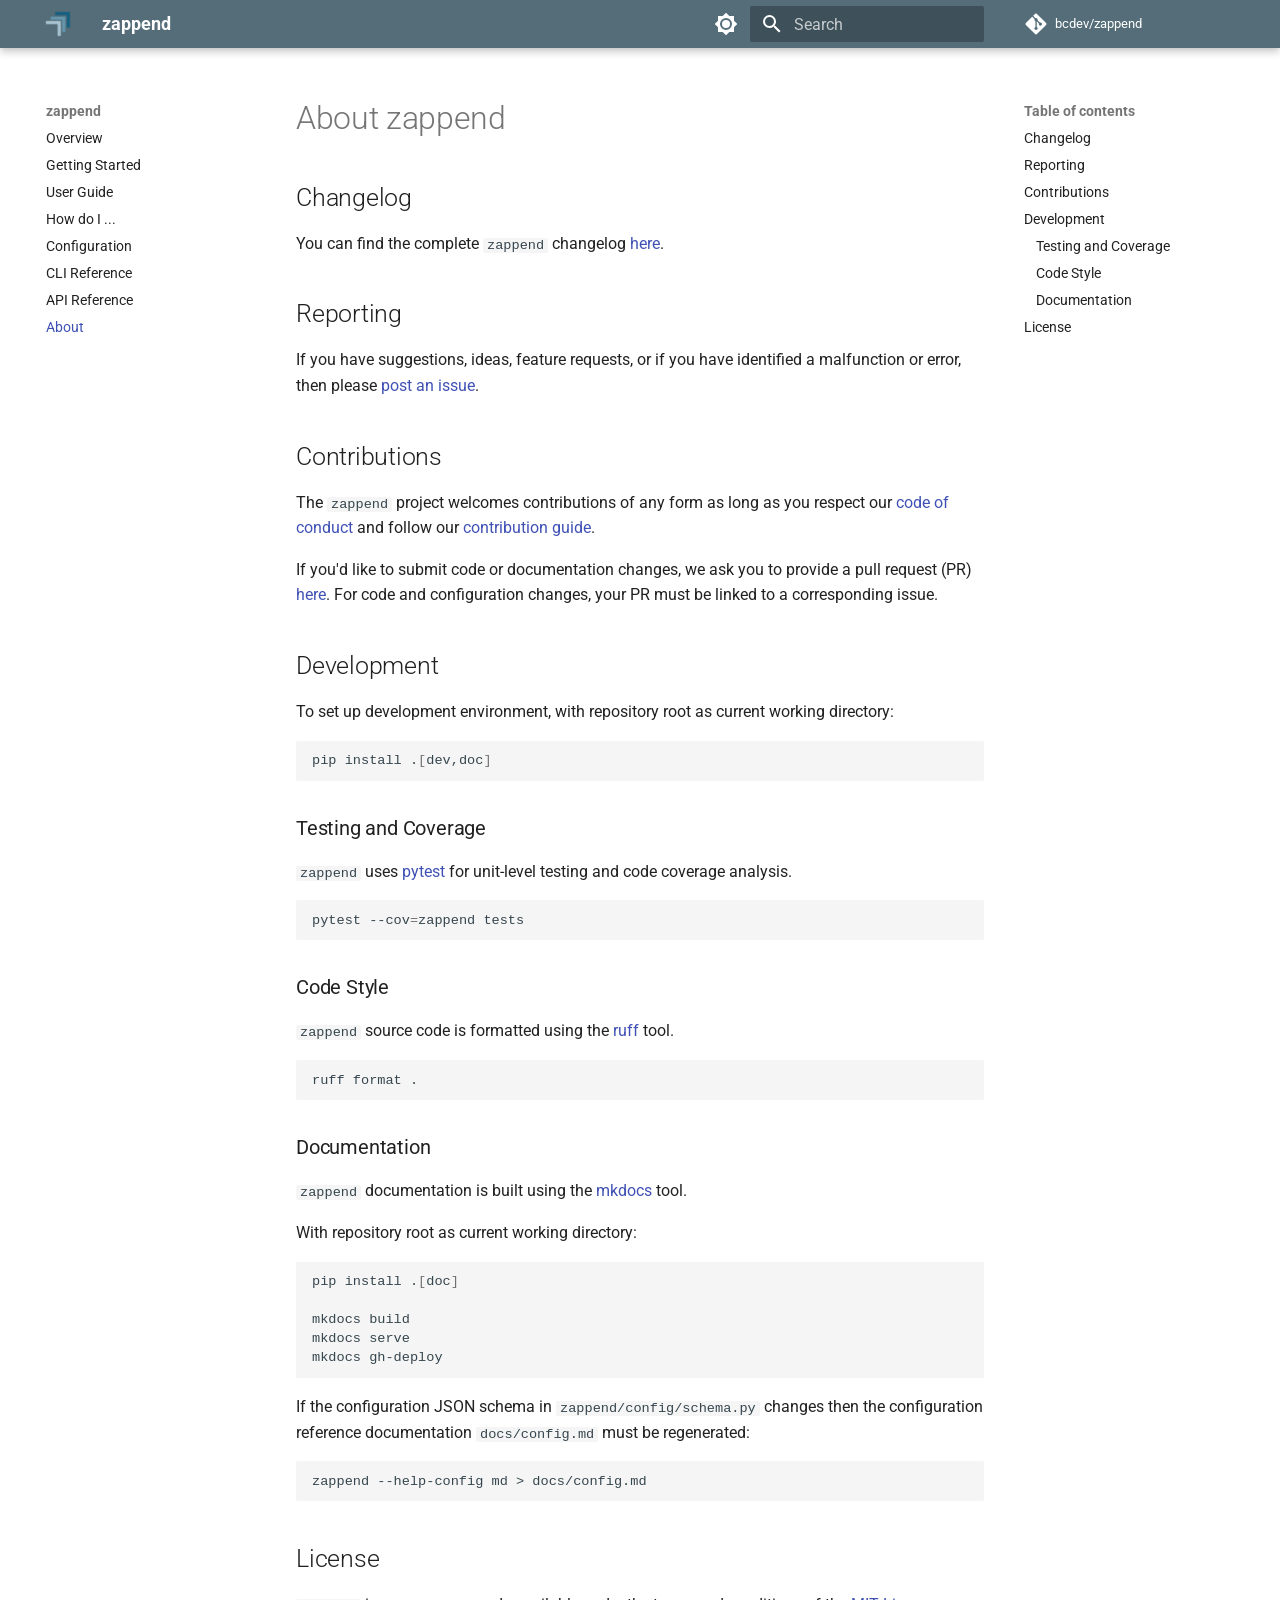
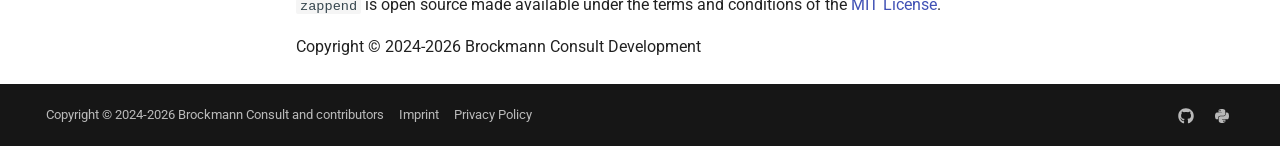
==== commit 95b739a3: "Deployed 4d2e965 with MkDocs version: 1.6.1" ====
--- a/about/index.html
+++ b/about/index.html
@@ -17,7 +17,7 @@
       
       
       <link rel="icon" href="../assets/logo-small.png">
-      <meta name="generator" content="mkdocs-1.6.1, mkdocs-material-9.7.7">
+      <meta name="generator" content="mkdocs-1.6.1, mkdocs-material-9.8.0">
     
     
       
@@ -25,10 +25,10 @@
       
     
     
-      <link rel="stylesheet" href="../assets/stylesheets/main.ec1eaa64.min.css">
-      
-        
-        <link rel="stylesheet" href="../assets/stylesheets/palette.ab4e12ef.min.css">
+      <link rel="stylesheet" href="../assets/stylesheets/main.57a0d79d.min.css">
+      
+        
+        <link rel="stylesheet" href="../assets/stylesheets/palette.fb2fffe2.min.css">
       
       
 
@@ -879,10 +879,10 @@
     
       
       
-      <script id="__config" type="application/json">{"annotate": null, "base": "..", "features": [], "search": "../assets/javascripts/workers/search.2c215733.min.js", "tags": null, "translations": {"clipboard.copied": "Copied to clipboard", "clipboard.copy": "Copy to clipboard", "search.result.more.one": "1 more on this page", "search.result.more.other": "# more on this page", "search.result.none": "No matching documents", "search.result.one": "1 matching document", "search.result.other": "# matching documents", "search.result.placeholder": "Type to start searching", "search.result.term.missing": "Missing", "select.version": "Select version"}, "version": null}</script>
-    
-    
-      <script src="../assets/javascripts/bundle.d7400e89.min.js"></script>
+      <script id="__config" type="application/json">{"annotate": null, "base": "..", "features": [], "search": "../assets/javascripts/workers/search.a7633da7.min.js", "tags": null, "translations": {"clipboard.copied": "Copied to clipboard", "clipboard.copy": "Copy to clipboard", "search.result.more.one": "1 more on this page", "search.result.more.other": "# more on this page", "search.result.none": "No matching documents", "search.result.one": "1 matching document", "search.result.other": "# matching documents", "search.result.placeholder": "Type to start searching", "search.result.term.missing": "Missing", "select.version": "Select version"}, "version": null}</script>
+    
+    
+      <script src="../assets/javascripts/bundle.c21346df.min.js"></script>
       
     
   </body>
--- a/assets/stylesheets/main.57a0d79d.min.css
+++ b/assets/stylesheets/main.57a0d79d.min.css
@@ -0,0 +1,6 @@
+@charset "UTF-8";html{box-sizing:border-box;-webkit-text-size-adjust:none;-moz-text-size-adjust:none;text-size-adjust:none}*,:after,:before{box-sizing:inherit}@media(prefers-reduced-motion){*,:after,:before{transition:none!important}}body{margin:0;-webkit-font-smoothing:antialiased;-moz-osx-font-smoothing:grayscale;--md-text-font-family:var(--md-text-font, _),
+    -apple-system, BlinkMacSystemFont, Helvetica, Arial, sans-serif;--md-code-font-family:var(--md-code-font, _),
+    SFMono-Regular, Consolas, Menlo, monospace}.md-typeset code:not(.focus-visible),a,button,input,label{-webkit-tap-highlight-color:transparent}a{color:inherit;text-decoration:none}hr{box-sizing:initial;display:block;height:.05rem;padding:0;overflow:visible;border:0}small{font-size:80%}sub,sup{line-height:1em}img{border-style:none}table{border-spacing:0;border-collapse:initial}td,th{font-weight:400;vertical-align:top}button{padding:0;margin:0;font-family:inherit;font-size:inherit;background:#0000;border:0}input{border:0;outline:none}:root{--md-primary-fg-color:#4051b5;--md-primary-fg-color--light:#5d6cc0;--md-primary-fg-color--dark:#303fa1;--md-primary-bg-color:#fff;--md-primary-bg-color--light:#ffffffb3;--md-accent-fg-color:#526cfe;--md-accent-fg-color--transparent:#526cfe1a;--md-accent-bg-color:#fff;--md-accent-bg-color--light:#ffffffb3;--md-typeset-table-sort-icon:url("data:image/svg+xml;charset=utf-8,<svg xmlns='http://www.w3.org/2000/svg' viewBox='0 0 24 24'><path d='m18 21-4-4h3V7h-3l4-4 4 4h-3v10h3M2 19v-2h10v2M2 13v-2h7v2M2 7V5h4v2z'/></svg>");--md-typeset-table-sort-icon--asc:url("data:image/svg+xml;charset=utf-8,<svg xmlns='http://www.w3.org/2000/svg' viewBox='0 0 24 24'><path d='M19 17h3l-4 4-4-4h3V3h2M2 17h10v2H2M6 5v2H2V5m0 6h7v2H2z'/></svg>");--md-typeset-table-sort-icon--desc:url("data:image/svg+xml;charset=utf-8,<svg xmlns='http://www.w3.org/2000/svg' viewBox='0 0 24 24'><path d='M19 7h3l-4-4-4 4h3v14h2M2 17h10v2H2M6 5v2H2V5m0 6h7v2H2z'/></svg>")}[data-md-color-scheme=default]{color-scheme:light}[data-md-color-scheme=default] img[src$="#gh-dark-mode-only"],[data-md-color-scheme=default] img[src$="#only-dark"]{display:none}:root,[data-md-color-scheme=default]{--md-hue:225deg;--md-default-fg-color:#000000de;--md-default-fg-color--light:#0000008a;--md-default-fg-color--lighter:#00000052;--md-default-fg-color--lightest:#00000012;--md-default-bg-color:#fff;--md-default-bg-color--light:#ffffffb3;--md-default-bg-color--lighter:#ffffff4d;--md-default-bg-color--lightest:#ffffff1f;--md-code-fg-color:#36464e;--md-code-bg-color:#f5f5f5;--md-code-bg-color--light:#f5f5f5b3;--md-code-bg-color--lighter:#f5f5f54d;--md-code-hl-color:#4287ff;--md-code-hl-color--light:#4287ff1a;--md-code-hl-number-color:#d52a2a;--md-code-hl-special-color:#db1457;--md-code-hl-function-color:#a846b9;--md-code-hl-constant-color:#6e59d9;--md-code-hl-keyword-color:#3f6ec6;--md-code-hl-string-color:#1c7d4d;--md-code-hl-name-color:var(--md-code-fg-color);--md-code-hl-operator-color:var(--md-default-fg-color--light);--md-code-hl-punctuation-color:var(--md-default-fg-color--light);--md-code-hl-comment-color:var(--md-default-fg-color--light);--md-code-hl-generic-color:var(--md-default-fg-color--light);--md-code-hl-variable-color:var(--md-default-fg-color--light);--md-typeset-color:var(--md-default-fg-color);--md-typeset-a-color:var(--md-primary-fg-color);--md-typeset-del-color:#f5503d26;--md-typeset-ins-color:#0bd57026;--md-typeset-kbd-color:#fafafa;--md-typeset-kbd-accent-color:#fff;--md-typeset-kbd-border-color:#b8b8b8;--md-typeset-mark-color:#ffff0080;--md-typeset-table-color:#0000001f;--md-typeset-table-color--light:#00000009;--md-admonition-fg-color:var(--md-default-fg-color);--md-admonition-bg-color:var(--md-default-bg-color);--md-warning-fg-color:#000000de;--md-warning-bg-color:#ff9;--md-footer-fg-color:#fff;--md-footer-fg-color--light:#ffffffb3;--md-footer-fg-color--lighter:#ffffff73;--md-footer-bg-color:#000000de;--md-footer-bg-color--dark:#00000052;--md-shadow-z1:0 0.2rem 0.5rem #0000000d,
+    0 0 0.05rem #0000001a;--md-shadow-z2:0 0.2rem 0.5rem #0000001a,
+    0 0 0.05rem #00000040;--md-shadow-z3:0 0.2rem 0.5rem #0003,
+    0 0 0.05rem #00000059}.md-icon svg{display:block;width:1.2rem;height:1.2rem;fill:currentcolor}aside,body,input{font-family:var(--md-text-font-family);font-feature-settings:"kern","liga";color:var(--md-typeset-color)}code,kbd,pre{font-family:var(--md-code-font-family);font-feature-settings:"kern"}.md-typeset{font-size:.8rem;line-height:1.6;overflow-wrap:break-word;-webkit-print-color-adjust:exact;color-adjust:exact}@media print{.md-typeset{font-size:.68rem}.md-typeset code,.md-typeset kbd,.md-typeset pre{white-space:pre-wrap}}.md-typeset blockquote,.md-typeset dl,.md-typeset figure,.md-typeset ol,.md-typeset pre,.md-typeset ul{margin-top:1em;margin-bottom:1em}.md-typeset h1{margin:0 0 1.25em;font-size:2em;line-height:1.3;color:var(--md-default-fg-color--light)}.md-typeset h1,.md-typeset h2{font-weight:300;letter-spacing:-.01em}.md-typeset h2{margin:1.6em 0 .64em;font-size:1.5625em;line-height:1.4}.md-typeset h3{margin:1.6em 0 .8em;font-size:1.25em;font-weight:400;line-height:1.5;letter-spacing:-.01em}.md-typeset h2+h3{margin-top:.8em}.md-typeset h4{margin:1em 0;font-weight:700;letter-spacing:-.01em}.md-typeset h5,.md-typeset h6{margin:1.25em 0;font-size:.8em;font-weight:700;color:var(--md-default-fg-color--light);letter-spacing:-.01em}.md-typeset h5{text-transform:uppercase}.md-typeset h5 code{text-transform:none}.md-typeset hr{display:flow-root;margin:1.5em 0;border-bottom:.05rem solid var(--md-default-fg-color--lightest)}.md-typeset a{color:var(--md-typeset-a-color);word-break:break-word}.md-typeset a,.md-typeset a:before{transition:color 125ms}.md-typeset a:focus,.md-typeset a:hover{color:var(--md-accent-fg-color)}.md-typeset a:focus code,.md-typeset a:hover code{color:var(--md-accent-fg-color);background-color:var(--md-accent-fg-color--transparent)}.md-typeset a code{color:var(--md-typeset-a-color)}.md-typeset a.focus-visible{outline-color:var(--md-accent-fg-color);outline-offset:.2rem}.md-typeset code,.md-typeset kbd,.md-typeset pre{font-variant-ligatures:none;color:var(--md-code-fg-color);direction:ltr;transition:background-color 125ms}.md-typeset code{padding:0 .2941176471em;font-size:.85em;word-break:break-word;background-color:var(--md-code-bg-color);border-radius:.1rem;-webkit-box-decoration-break:clone;box-decoration-break:clone;transition:color 125ms,background-color 125ms}.md-typeset code:not(.focus-visible){outline:none}.md-typeset pre{position:relative;display:flow-root;line-height:1.4}.md-typeset pre>code{display:block;padding:.7720588235em 1.1764705882em;margin:0;overflow:auto;word-break:normal;touch-action:auto;scrollbar-color:var(--md-default-fg-color--lighter) #0000;scrollbar-width:thin;outline-color:var(--md-accent-fg-color);box-shadow:none;-webkit-box-decoration-break:slice;box-decoration-break:slice}.md-typeset pre>code:hover{scrollbar-color:var(--md-accent-fg-color) #0000}.md-typeset pre>code::-webkit-scrollbar{width:.2rem;height:.2rem}.md-typeset pre>code::-webkit-scrollbar-thumb{background-color:var(--md-default-fg-color--lighter)}.md-typeset pre>code::-webkit-scrollbar-thumb:hover{background-color:var(--md-accent-fg-color)}.md-typeset kbd{display:inline-block;padding:0 .6666666667em;font-size:.75em;color:var(--md-default-fg-color);word-break:break-word;vertical-align:text-top;background-color:var(--md-typeset-kbd-color);border-radius:.1rem;box-shadow:0 .1rem 0 .05rem var(--md-typeset-kbd-border-color),0 .1rem 0 var(--md-typeset-kbd-border-color),0 -.1rem .2rem var(--md-typeset-kbd-accent-color) inset}.md-typeset mark{color:inherit;word-break:break-word;background-color:var(--md-typeset-mark-color);-webkit-box-decoration-break:clone;box-decoration-break:clone}.md-typeset abbr{text-decoration:none;cursor:help}.md-typeset [data-preview],.md-typeset abbr{border-bottom:.05rem dotted var(--md-default-fg-color--light)}.md-typeset small{opacity:.75}[dir=ltr] .md-typeset sub,[dir=ltr] .md-typeset sup{margin-left:.078125em}[dir=rtl] .md-typeset sub,[dir=rtl] .md-typeset sup{margin-right:.078125em}[dir=ltr] .md-typeset blockquote{padding-left:.6rem;border-left:.2rem solid var(--md-default-fg-color--lighter)}[dir=rtl] .md-typeset blockquote{padding-right:.6rem;border-right:.2rem solid var(--md-default-fg-color--lighter)}.md-typeset blockquote{margin-left:0;margin-right:0;color:var(--md-default-fg-color--light)}.md-typeset ul{list-style-type:disc}.md-typeset ul[type]{list-style-type:revert-layer}[dir=ltr] .md-typeset ol,[dir=ltr] .md-typeset ol li ol,[dir=ltr] .md-typeset ol li ul,[dir=ltr] .md-typeset ul,[dir=ltr] .md-typeset ul li ol,[dir=ltr] .md-typeset ul li ul{margin-left:.625em}[dir=rtl] .md-typeset ol,[dir=rtl] .md-typeset ol li ol,[dir=rtl] .md-typeset ol li ul,[dir=rtl] .md-typeset ul,[dir=rtl] .md-typeset ul li ol,[dir=rtl] .md-typeset ul li ul{margin-right:.625em}.md-typeset ol,.md-typeset ul{padding:0}.md-typeset ol:not([hidden]),.md-typeset ul:not([hidden]){display:flow-root}.md-typeset ol ol,.md-typeset ul ol{list-style-type:lower-alpha}.md-typeset ol ol ol,.md-typeset ul ol ol{list-style-type:lower-roman}.md-typeset ol ol ol ol,.md-typeset ul ol ol ol{list-style-type:upper-alpha}.md-typeset ol ol ol ol ol,.md-typeset ul ol ol ol ol{list-style-type:upper-roman}.md-typeset ol[type],.md-typeset ul[type]{list-style-type:revert-layer}[dir=ltr] .md-typeset ol li,[dir=ltr] .md-typeset ul li{margin-left:1.25em}[dir=rtl] .md-typeset ol li,[dir=rtl] .md-typeset ul li{margin-right:1.25em}.md-typeset ol li,.md-typeset ul li{margin-bottom:.5em}.md-typeset ol li blockquote,.md-typeset ol li p,.md-typeset ul li blockquote,.md-typeset ul li p{margin:.5em 0}.md-typeset ol li:last-child,.md-typeset ul li:last-child{margin-bottom:0}.md-typeset ol li ol,.md-typeset ol li ul,.md-typeset ul li ol,.md-typeset ul li ul{margin-top:.5em;margin-bottom:.5em}[dir=ltr] .md-typeset dd{margin-left:1.875em}[dir=rtl] .md-typeset dd{margin-right:1.875em}.md-typeset dd{margin-top:1em;margin-bottom:1.5em}.md-typeset img,.md-typeset svg,.md-typeset video{max-width:100%;height:auto}.md-typeset img[align=left]{margin:1em 1em 1em 0}.md-typeset img[align=right]{margin:1em 0 1em 1em}.md-typeset img[align]:only-child{margin-top:0}.md-typeset figure{display:flow-root;width:fit-content;max-width:100%;margin:1em auto;text-align:center}.md-typeset figure img{display:block;margin:0 auto}.md-typeset figcaption{max-width:24rem;margin:1em auto;font-style:italic}.md-typeset iframe{max-width:100%}.md-typeset table:not([class]){display:inline-block;max-width:100%;overflow:auto;font-size:.64rem;touch-action:auto;background-color:var(--md-default-bg-color);border:.05rem solid var(--md-typeset-table-color);border-radius:.1rem}@media print{.md-typeset table:not([class]){display:table}}.md-typeset table:not([class])+*{margin-top:1.5em}.md-typeset table:not([class]) td>:first-child,.md-typeset table:not([class]) th>:first-child{margin-top:0}.md-typeset table:not([class]) td>:last-child,.md-typeset table:not([class]) th>:last-child{margin-bottom:0}.md-typeset table:not([class]) td:not([align]),.md-typeset table:not([class]) th:not([align]){text-align:left}[dir=rtl] .md-typeset table:not([class]) td:not([align]),[dir=rtl] .md-typeset table:not([class]) th:not([align]){text-align:right}.md-typeset table:not([class]) th{min-width:5rem;padding:.9375em 1.25em;font-weight:700;vertical-align:top}.md-typeset table:not([class]) td{padding:.9375em 1.25em;vertical-align:top;border-top:.05rem solid var(--md-typeset-table-color)}.md-typeset table:not([class]) tbody tr{transition:background-color 125ms}.md-typeset table:not([class]) tbody tr:hover{background-color:var(--md-typeset-table-color--light);box-shadow:0 .05rem 0 var(--md-default-bg-color) inset}.md-typeset table:not([class]) a{word-break:normal}.md-typeset table th[role=columnheader]{cursor:pointer}[dir=ltr] .md-typeset table th[role=columnheader]:after{margin-left:.5em}[dir=rtl] .md-typeset table th[role=columnheader]:after{margin-right:.5em}.md-typeset table th[role=columnheader]:after{display:inline-block;width:1.2em;height:1.2em;vertical-align:text-bottom;content:"";-webkit-mask-image:var(--md-typeset-table-sort-icon);mask-image:var(--md-typeset-table-sort-icon);-webkit-mask-repeat:no-repeat;mask-repeat:no-repeat;-webkit-mask-size:contain;mask-size:contain;transition:background-color 125ms}.md-typeset table th[role=columnheader]:hover:after{background-color:var(--md-default-fg-color--lighter)}.md-typeset table th[role=columnheader][aria-sort=ascending]:after{background-color:var(--md-default-fg-color--light);-webkit-mask-image:var(--md-typeset-table-sort-icon--asc);mask-image:var(--md-typeset-table-sort-icon--asc)}.md-typeset table th[role=columnheader][aria-sort=descending]:after{background-color:var(--md-default-fg-color--light);-webkit-mask-image:var(--md-typeset-table-sort-icon--desc);mask-image:var(--md-typeset-table-sort-icon--desc)}.md-typeset__scrollwrap{margin:1em -.8rem;overflow-x:auto;touch-action:auto}.md-typeset__table{display:inline-block;padding:0 .8rem;margin-bottom:.5em}@media print{.md-typeset__table{display:block}}html .md-typeset__table table{display:table;width:100%;margin:0;overflow:hidden}@media screen and (max-width:44.984375em){.md-content__inner>pre{margin:1em -.8rem}.md-content__inner>pre code{border-radius:0}}.md-typeset .md-author{position:relative;display:block;flex-shrink:0;width:1.6rem;height:1.6rem;overflow:hidden;border-radius:100%;transition:color 125ms,transform 125ms}.md-typeset .md-author img{display:block}.md-typeset .md-author--more{font-size:.6rem;font-weight:700;line-height:1.6rem;color:var(--md-default-fg-color--lighter);text-align:center;background:var(--md-default-fg-color--lightest)}.md-typeset .md-author--long{width:2.4rem;height:2.4rem}.md-typeset a.md-author{transform:scale(1)}.md-typeset a.md-author img{filter:grayscale(100%) opacity(75%);border-radius:100%;transition:filter 125ms}.md-typeset a.md-author:focus,.md-typeset a.md-author:hover{z-index:1;transform:scale(1.1)}.md-typeset a.md-author:focus img,.md-typeset a.md-author:hover img{filter:grayscale(0)}.md-banner{overflow:auto;color:var(--md-footer-fg-color);background-color:var(--md-footer-bg-color)}@media print{.md-banner{display:none}}.md-banner--warning{color:var(--md-warning-fg-color);background-color:var(--md-warning-bg-color)}.md-banner__inner{padding:0 .8rem;margin:.6rem auto;font-size:.7rem}[dir=ltr] .md-banner__button{float:right}[dir=rtl] .md-banner__button{float:left}.md-banner__button{color:inherit;cursor:pointer;transition:opacity .25s}.no-js .md-banner__button{display:none}.md-banner__button:hover{opacity:.7}html{height:100%;overflow-x:hidden;font-size:125%}@media screen and (min-width:100em){html{font-size:137.5%}}@media screen and (min-width:125em){html{font-size:150%}}body{position:relative;display:flex;flex-direction:column;width:100%;min-height:100%;font-size:.5rem;background-color:var(--md-default-bg-color)}@media print{body{display:block}}@media screen and (max-width:59.984375em){body[data-md-scrolllock]{position:fixed}}.md-grid{max-width:61rem;margin-left:auto;margin-right:auto}.md-container{display:flex;flex-grow:1;flex-direction:column}@media print{.md-container{display:block}}.md-main{flex-grow:1}.md-main__inner{display:flex;height:100%;margin-top:1.5rem}.md-ellipsis{overflow:hidden;text-overflow:ellipsis}.md-toggle{display:none}.md-option{position:absolute;width:0;height:0;opacity:0}.md-option:checked+label:not([hidden]){display:block}.md-option.focus-visible+label{outline-style:auto;outline-color:var(--md-accent-fg-color)}.md-skip{position:fixed;z-index:-1;padding:.3rem .5rem;margin:.5rem;font-size:.64rem;color:var(--md-default-bg-color);background-color:var(--md-default-fg-color);border-radius:.1rem;outline-color:var(--md-accent-fg-color);opacity:0;transform:translateY(.4rem)}.md-skip:focus{z-index:10;opacity:1;transition:transform .25s cubic-bezier(.4,0,.2,1),opacity 175ms 75ms;transform:translateY(0)}@page{margin:25mm}:root{--md-clipboard-icon:url("data:image/svg+xml;charset=utf-8,<svg xmlns='http://www.w3.org/2000/svg' viewBox='0 0 24 24'><path d='M19 21H8V7h11m0-2H8a2 2 0 0 0-2 2v14a2 2 0 0 0 2 2h11a2 2 0 0 0 2-2V7a2 2 0 0 0-2-2m-3-4H4a2 2 0 0 0-2 2v14h2V3h12z'/></svg>");--md-code-select-icon:url("data:image/svg+xml;charset=utf-8,<svg xmlns='http://www.w3.org/2000/svg' viewBox='0 0 24 24'><path d='M19 19h-4v2h4c1.1 0 2-.9 2-2v-4h-2m0-12h-4v2h4v4h2V5c0-1.1-.9-2-2-2M5 5h4V3H5c-1.1 0-2 .9-2 2v4h2m0 6H3v4c0 1.1.9 2 2 2h4v-2H5zm2-4h2v2H7zm4 0h2v2h-2zm4 0h2v2h-2zM7 7h2v2H7zm4 0h2v2h-2zm4 0h2v2h-2zm-8 8h2v2H7zm4 0h2v2h-2zm4 0h2v2h-2z'/></svg>");--md-code-copy-icon:url("data:image/svg+xml;charset=utf-8,<svg xmlns='http://www.w3.org/2000/svg' viewBox='0 0 24 24'><path d='M19 21H8V7h11m0-2H8a2 2 0 0 0-2 2v14a2 2 0 0 0 2 2h11a2 2 0 0 0 2-2V7a2 2 0 0 0-2-2m-3-4H4a2 2 0 0 0-2 2v14h2V3h12z'/></svg>")}.md-clipboard{z-index:1;width:1.5em;height:1.5em;color:var(--md-default-fg-color--lightest);cursor:pointer;border-radius:.1rem;outline-color:var(--md-accent-fg-color);outline-offset:.1rem;transition:color .25s}@media print{.md-clipboard{display:none}}.md-clipboard:not(.focus-visible){outline:none;-webkit-tap-highlight-color:transparent}:hover>.md-clipboard{color:var(--md-default-fg-color--light)}.md-clipboard:focus,.md-clipboard:hover{color:var(--md-accent-fg-color)}.md-clipboard:after{display:block;width:1.125em;height:1.125em;margin:0 auto;content:"";background-color:currentcolor;-webkit-mask-image:var(--md-clipboard-icon);mask-image:var(--md-clipboard-icon);-webkit-mask-repeat:no-repeat;mask-repeat:no-repeat;-webkit-mask-position:center;mask-position:center;-webkit-mask-size:contain;mask-size:contain}.md-clipboard--inline{cursor:pointer}.md-clipboard--inline code{transition:color .25s,background-color .25s}.md-clipboard--inline:focus code,.md-clipboard--inline:hover code{color:var(--md-accent-fg-color);background-color:var(--md-accent-fg-color--transparent)}.md-typeset .md-code__content{display:grid}.md-code__nav{position:absolute;top:.25em;right:.25em;z-index:1;display:flex;gap:.2rem;padding:.2rem;background-color:var(--md-code-bg-color--lighter);border-radius:.1rem;transition:background-color .25s}:hover>.md-code__nav{background-color:var(--md-code-bg-color--light)}.md-code__button{display:block;width:1.5em;height:1.5em;color:var(--md-default-fg-color--lightest);cursor:pointer;outline-color:var(--md-accent-fg-color);outline-offset:.1rem;transition:color .25s}:hover>*>.md-code__button{color:var(--md-default-fg-color--light)}.md-code__button.focus-visible,.md-code__button:hover{color:var(--md-accent-fg-color)}.md-code__button--active{color:var(--md-default-fg-color)!important}.md-code__button:after{display:block;width:1.125em;height:1.125em;margin:0 auto;content:"";background-color:currentcolor;-webkit-mask-repeat:no-repeat;mask-repeat:no-repeat;-webkit-mask-position:center;mask-position:center;-webkit-mask-size:contain;mask-size:contain}.md-code__button[data-md-type=select]:after{-webkit-mask-image:var(--md-code-select-icon);mask-image:var(--md-code-select-icon)}.md-code__button[data-md-type=copy]:after{-webkit-mask-image:var(--md-code-copy-icon);mask-image:var(--md-code-copy-icon)}@keyframes consent{0%{opacity:0;transform:translateY(100%)}to{opacity:1;transform:translateY(0)}}@keyframes overlay{0%{opacity:0}to{opacity:1}}.md-consent__overlay{position:fixed;top:0;z-index:5;width:100%;height:100%;background-color:#0000008a;-webkit-backdrop-filter:blur(.1rem);backdrop-filter:blur(.1rem);opacity:1;animation:overlay .25s both}.md-consent__inner{position:fixed;bottom:0;z-index:5;width:100%;max-height:100%;padding:0;overflow:auto;background-color:var(--md-default-bg-color);border:0;border-radius:.1rem;box-shadow:0 0 .2rem #0000001a,0 .2rem .4rem #0003;animation:consent .5s cubic-bezier(.1,.7,.1,1) both}.md-consent__form{padding:.8rem}.md-consent__settings{display:none;margin:1em 0}input:checked+.md-consent__settings{display:block}.md-consent__controls{margin-bottom:.8rem}.md-typeset .md-consent__controls .md-button{display:inline}@media screen and (max-width:44.984375em){.md-typeset .md-consent__controls .md-button{display:block;width:100%;margin-top:.4rem;text-align:center}}.md-consent label{cursor:pointer}.md-content{flex-grow:1;min-width:0}.md-content__inner{padding-top:.6rem;margin:0 .8rem 1.2rem}@media screen and (min-width:76.25em){[dir=ltr] .md-sidebar--primary:not([hidden])~.md-content>.md-content__inner,[dir=rtl] .md-sidebar--secondary:not([hidden])~.md-content>.md-content__inner{margin-left:1.2rem}[dir=ltr] .md-sidebar--secondary:not([hidden])~.md-content>.md-content__inner,[dir=rtl] .md-sidebar--primary:not([hidden])~.md-content>.md-content__inner{margin-right:1.2rem}}.md-content__inner:before{display:block;height:.4rem;content:""}.md-content__inner>:last-child{margin-bottom:0}[dir=ltr] .md-content__button{float:right;margin-left:.4rem}[dir=rtl] .md-content__button{float:left;margin-right:.4rem}.md-content__button{padding:0;margin:.4rem 0}@media print{.md-content__button{display:none}}.md-typeset .md-content__button{color:var(--md-default-fg-color--lighter)}.md-content__button svg{display:inline;vertical-align:top}[dir=rtl] .md-content__button svg{transform:scaleX(-1)}[dir=ltr] .md-dialog{right:.8rem}[dir=rtl] .md-dialog{left:.8rem}.md-dialog{position:fixed;bottom:.8rem;z-index:4;min-width:11.1rem;padding:.4rem .6rem;pointer-events:none;background-color:var(--md-default-fg-color);border-radius:.1rem;box-shadow:var(--md-shadow-z3);opacity:0;transition:transform 0s .4s,opacity .4s;transform:translateY(100%)}@media print{.md-dialog{display:none}}.md-dialog--active{pointer-events:auto;opacity:1;transition:transform .4s cubic-bezier(.075,.85,.175,1),opacity .4s;transform:translateY(0)}.md-dialog__inner{font-size:.7rem;color:var(--md-default-bg-color)}.md-feedback{margin:2em 0 1em;text-align:center}.md-feedback fieldset{padding:0;margin:0;border:none}.md-feedback__title{margin:1em auto;font-weight:700}.md-feedback__inner{position:relative}.md-feedback__list{position:relative;display:flex;flex-wrap:wrap;place-content:baseline center}.md-feedback__list:hover .md-icon:not(:disabled){color:var(--md-default-fg-color--lighter)}:disabled .md-feedback__list{min-height:1.8rem}.md-feedback__icon{flex-shrink:0;margin:0 .1rem;color:var(--md-default-fg-color--light);cursor:pointer;transition:color 125ms}.md-feedback__icon:not(:disabled).md-icon:hover{color:var(--md-accent-fg-color)}.md-feedback__icon:disabled{color:var(--md-default-fg-color--lightest);pointer-events:none}.md-feedback__note{position:relative;opacity:0;transition:transform .4s cubic-bezier(.1,.7,.1,1),opacity .15s;transform:translateY(.4rem)}.md-feedback__note>*{max-width:16rem;margin:0 auto}:disabled .md-feedback__note{opacity:1;transform:translateY(0)}@media print{.md-feedback,.md-footer{display:none}}.md-footer{color:var(--md-footer-fg-color);background-color:var(--md-footer-bg-color)}.md-footer__inner{justify-content:space-between;padding:.2rem;overflow:auto}.md-footer__inner:not([hidden]){display:flex}.md-footer__link{display:flex;flex-grow:.01;align-items:end;max-width:100%;margin-top:1rem;margin-bottom:.4rem;overflow:hidden;outline-color:var(--md-accent-fg-color);transition:opacity .25s}.md-footer__link:focus,.md-footer__link:hover{opacity:.7}[dir=rtl] .md-footer__link svg{transform:scaleX(-1)}@media screen and (max-width:44.984375em){.md-footer__link--prev{flex-shrink:0}.md-footer__link--prev .md-footer__title{display:none}}[dir=ltr] .md-footer__link--next{margin-left:auto}.md-footer__link--next{text-align:right}[dir=rtl] .md-footer__link--next{margin-right:auto;text-align:left}.md-footer__title{flex-grow:1;max-width:calc(100% - 2.4rem);padding:0 1rem;margin-bottom:.7rem;font-size:.9rem;white-space:nowrap}.md-footer__button{padding:.4rem;margin:.2rem}.md-footer__direction{font-size:.64rem;opacity:.7}.md-footer-meta{background-color:var(--md-footer-bg-color--dark)}.md-footer-meta__inner{display:flex;flex-wrap:wrap;justify-content:space-between;padding:.2rem}html .md-footer-meta.md-typeset a{color:var(--md-footer-fg-color--light)}html .md-footer-meta.md-typeset a:focus,html .md-footer-meta.md-typeset a:hover{color:var(--md-footer-fg-color)}.md-copyright{width:100%;padding:.4rem 0;margin:auto .6rem;font-size:.64rem;color:var(--md-footer-fg-color--lighter)}.md-copyright__highlight{color:var(--md-footer-fg-color--light)}.md-social{display:inline-flex;gap:.2rem;padding:.2rem 0 .6rem;margin:0 .4rem}@media screen and (min-width:45em){.md-copyright{width:auto}.md-social{padding:.6rem 0}}.md-social__link{display:inline-block;width:1.6rem;height:1.6rem;text-align:center}.md-social__link:before{line-height:1.9}.md-social__link svg{max-height:.8rem;vertical-align:-25%;fill:currentcolor}.md-typeset .md-button{display:inline-block;padding:.625em 2em;font-weight:700;color:var(--md-primary-fg-color);cursor:pointer;border:.1rem solid;border-radius:.1rem;transition:color 125ms,background-color 125ms,border-color 125ms}.md-typeset .md-button--primary{color:var(--md-primary-bg-color);background-color:var(--md-primary-fg-color);border-color:var(--md-primary-fg-color)}.md-typeset .md-button:focus,.md-typeset .md-button:hover{color:var(--md-accent-bg-color);background-color:var(--md-accent-fg-color);border-color:var(--md-accent-fg-color)}[dir=ltr] .md-typeset .md-input,[dir=rtl] .md-typeset .md-input{border-top-left-radius:.1rem}[dir=ltr] .md-typeset .md-input,[dir=rtl] .md-typeset .md-input{border-top-right-radius:.1rem}.md-typeset .md-input{height:1.8rem;padding:0 .6rem;font-size:.8rem;border-bottom:.1rem solid var(--md-default-fg-color--lighter);box-shadow:var(--md-shadow-z1);transition:border .25s,box-shadow .25s}.md-typeset .md-input:focus,.md-typeset .md-input:hover{border-bottom-color:var(--md-accent-fg-color);box-shadow:var(--md-shadow-z2)}.md-typeset .md-input--stretch{width:100%}.md-header{position:sticky;left:0;right:0;top:0;z-index:4;display:block;color:var(--md-primary-bg-color);background-color:var(--md-primary-fg-color);box-shadow:0 0 .2rem #0000,0 .2rem .4rem #0000}@media print{.md-header{display:none}}.md-header[hidden]{transition:transform .25s cubic-bezier(.8,0,.6,1),box-shadow .25s;transform:translateY(-100%)}.md-header--shadow{box-shadow:0 0 .2rem #0000001a,0 .2rem .4rem #0003;transition:transform .25s cubic-bezier(.1,.7,.1,1),box-shadow .25s}.md-header__inner{display:flex;align-items:center;padding:0 .2rem}.md-header__button{position:relative;z-index:1;padding:.4rem;margin:.2rem;color:currentcolor;vertical-align:middle;cursor:pointer;outline-color:var(--md-accent-fg-color);transition:opacity .25s}.md-header__button:hover{opacity:.7}.md-header__button:not([hidden]){display:inline-block}.md-header__button:not(.focus-visible){outline:none;-webkit-tap-highlight-color:transparent}.md-header__button.md-logo{padding:.4rem;margin:.2rem}@media screen and (max-width:76.234375em){.md-header__button.md-logo{display:none}}.md-header__button.md-logo img,.md-header__button.md-logo svg{display:block;width:auto;height:1.2rem;fill:currentcolor}@media screen and (min-width:60em){.md-header__button[for=__search]{display:none}}.no-js .md-header__button[for=__search]{display:none}[dir=rtl] .md-header__button[for=__search] svg{transform:scaleX(-1)}@media screen and (min-width:76.25em){.md-header__button[for=__drawer]{display:none}}.md-header__topic{position:absolute;display:flex;max-width:100%;white-space:nowrap;transition:transform .4s cubic-bezier(.1,.7,.1,1),opacity .15s}.md-header__topic+.md-header__topic{z-index:-1;pointer-events:none;opacity:0;transition:transform .4s cubic-bezier(1,.7,.1,.1),opacity .15s;transform:translateX(1.25rem)}[dir=rtl] .md-header__topic+.md-header__topic{transform:translateX(-1.25rem)}.md-draft,.md-header__topic:first-child,.md-nav__title{font-weight:700}[dir=ltr] .md-header__title{margin-left:1rem;margin-right:.4rem}[dir=rtl] .md-header__title{margin-right:1rem;margin-left:.4rem}.md-header__title{flex-grow:1;height:2.4rem;font-size:.9rem;line-height:2.4rem}.md-header__title--active .md-header__topic{z-index:-1;pointer-events:none;opacity:0;transition:transform .4s cubic-bezier(1,.7,.1,.1),opacity .15s;transform:translateX(-1.25rem)}[dir=rtl] .md-header__title--active .md-header__topic{transform:translateX(1.25rem)}.md-header__title--active .md-header__topic+.md-header__topic{z-index:0;pointer-events:auto;opacity:1;transition:transform .4s cubic-bezier(.1,.7,.1,1),opacity .15s;transform:translateX(0)}.md-header__title>.md-header__ellipsis{position:relative;width:100%;height:100%}.md-header__option{display:flex;flex-shrink:0;max-width:100%;white-space:nowrap;transition:max-width 0s .25s,opacity .25s .25s}[data-md-toggle=search]:checked~.md-header .md-header__option{max-width:0;opacity:0;transition:max-width,opacity}.md-header__option>input{bottom:0}.md-header__source{display:none}@media screen and (min-width:60em){[dir=ltr] .md-header__source{margin-left:1rem}[dir=rtl] .md-header__source{margin-right:1rem}.md-header__source{display:block;width:11.7rem;max-width:11.7rem}}@media screen and (min-width:76.25em){[dir=ltr] .md-header__source{margin-left:1.4rem}[dir=rtl] .md-header__source{margin-right:1.4rem}}.md-meta{font-size:.7rem;line-height:1.3;color:var(--md-default-fg-color--light)}.md-meta__list{display:inline-flex;flex-wrap:wrap;padding:0;margin:0;list-style:none}.md-meta__item:not(:last-child):after{margin-left:.2rem;margin-right:.2rem;content:"·"}.md-meta__link{color:var(--md-typeset-a-color)}.md-meta__link:focus,.md-meta__link:hover{color:var(--md-accent-fg-color)}.md-draft{display:inline-block;padding-left:.5714285714em;padding-right:.5714285714em;color:#fff;background-color:#ff1744;border-radius:.125em}:root{--md-nav-icon--prev:url("data:image/svg+xml;charset=utf-8,<svg xmlns='http://www.w3.org/2000/svg' viewBox='0 0 24 24'><path d='M20 11v2H8l5.5 5.5-1.42 1.42L4.16 12l7.92-7.92L13.5 5.5 8 11z'/></svg>");--md-nav-icon--next:url("data:image/svg+xml;charset=utf-8,<svg xmlns='http://www.w3.org/2000/svg' viewBox='0 0 24 24'><path d='M8.59 16.58 13.17 12 8.59 7.41 10 6l6 6-6 6z'/></svg>");--md-toc-icon:url("data:image/svg+xml;charset=utf-8,<svg xmlns='http://www.w3.org/2000/svg' viewBox='0 0 24 24'><path d='M3 9h14V7H3zm0 4h14v-2H3zm0 4h14v-2H3zm16 0h2v-2h-2zm0-10v2h2V7zm0 6h2v-2h-2z'/></svg>");--md-path-icon:url("data:image/svg+xml;charset=utf-8,<svg xmlns='http://www.w3.org/2000/svg' viewBox='0 0 24 24'><path d='M8.59 16.58 13.17 12 8.59 7.41 10 6l6 6-6 6z'/></svg>");--md-post-pin-icon:url("data:image/svg+xml;charset=utf-8,<svg xmlns='http://www.w3.org/2000/svg' viewBox='0 0 24 24'><path d='M16 12V4h1V2H7v2h1v8l-2 2v2h5.2v6h1.6v-6H18v-2z'/></svg>");--md-progress-value:0;--md-progress-delay:400ms;--md-search-result-icon:url("data:image/svg+xml;charset=utf-8,<svg xmlns='http://www.w3.org/2000/svg' viewBox='0 0 24 24'><path d='M14 2H6a2 2 0 0 0-2 2v16a2 2 0 0 0 2 2h7c-.41-.25-.8-.56-1.14-.9-.33-.33-.61-.7-.86-1.1H6V4h7v5h5v1.18c.71.16 1.39.43 2 .82V8zm6.31 16.9c1.33-2.11.69-4.9-1.4-6.22-2.11-1.33-4.91-.68-6.22 1.4-1.34 2.11-.69 4.89 1.4 6.22 1.46.93 3.32.93 4.79.02L22 23.39 23.39 22zm-3.81.1a2.5 2.5 0 0 1-2.5-2.5 2.5 2.5 0 0 1 2.5-2.5 2.5 2.5 0 0 1 2.5 2.5 2.5 2.5 0 0 1-2.5 2.5'/></svg>")}.md-nav,.md-nav__link .md-typeset{font-size:.7rem;line-height:1.3}.md-nav__title{display:block;padding:0 .6rem;overflow:hidden;color:var(--md-default-fg-color--light);text-overflow:ellipsis}.md-nav__title .md-nav__button{display:none}.md-nav__title .md-nav__button img{width:auto;height:100%}.md-nav__title .md-nav__button.md-logo img,.md-nav__title .md-nav__button.md-logo svg{display:block;width:auto;max-width:100%;height:2.4rem;object-fit:contain;fill:currentcolor}.md-nav__list{padding:0;margin:0;list-style:none}.md-nav__link{display:flex;gap:.4rem;align-items:flex-start;margin-top:.625em;scroll-snap-align:start;transition:color 125ms}.md-nav__link--passed,.md-nav__link--passed code{color:var(--md-default-fg-color--light)}.md-nav__item .md-nav__link--active,.md-nav__item .md-nav__link--active code{color:var(--md-typeset-a-color)}.md-nav__link .md-ellipsis{position:relative}.md-nav__link .md-ellipsis code{word-break:normal}[dir=ltr] .md-nav__link .md-icon:last-child{margin-left:auto}[dir=rtl] .md-nav__link .md-icon:last-child{margin-right:auto}.md-nav__link svg{position:relative;flex-shrink:0;height:1.3em;fill:currentcolor}.md-nav__link[for]:focus,.md-nav__link[for]:hover,.md-nav__link[href]:focus,.md-nav__link[href]:hover{color:var(--md-accent-fg-color);cursor:pointer}.md-nav__link[for]:focus code,.md-nav__link[for]:hover code,.md-nav__link[href]:focus code,.md-nav__link[href]:hover code{color:var(--md-accent-fg-color);background-color:var(--md-accent-fg-color--transparent)}.md-nav__link.focus-visible,.md-pagination__link.focus-visible{outline-color:var(--md-accent-fg-color);outline-offset:.2rem}.md-nav--primary .md-nav__link[for=__toc]{display:none}.md-nav--primary .md-nav__link[for=__toc] .md-icon:after{display:block;width:100%;height:100%;background-color:currentcolor;-webkit-mask-image:var(--md-toc-icon);mask-image:var(--md-toc-icon)}.md-nav--primary .md-nav__link[for=__toc]~.md-nav,.md-nav__source{display:none}.md-nav__container>.md-nav__link{margin-top:0}.md-nav__container>.md-nav__link:first-child{flex-grow:1;min-width:0}.md-nav__icon{flex-shrink:0}@media screen and (max-width:76.234375em){.md-nav--primary,.md-nav--primary .md-nav{position:absolute;left:0;right:0;top:0;z-index:1;display:flex;flex-direction:column;height:100%;background-color:var(--md-default-bg-color)}.md-nav--primary .md-nav__item,.md-nav--primary .md-nav__title{font-size:.8rem;line-height:1.5}.md-nav--primary .md-nav__title{position:relative;height:5.6rem;padding:3rem .8rem .2rem;line-height:2.4rem;color:var(--md-default-fg-color--light);white-space:nowrap;cursor:pointer;background-color:var(--md-default-fg-color--lightest)}[dir=ltr] .md-nav--primary .md-nav__title .md-nav__icon{left:.4rem}[dir=rtl] .md-nav--primary .md-nav__title .md-nav__icon{right:.4rem}.md-nav--primary .md-nav__title .md-nav__icon{position:absolute;top:.4rem;display:block;width:1.2rem;height:1.2rem;margin:.2rem}.md-nav--primary .md-nav__title .md-nav__icon:after{display:block;width:100%;height:100%;content:"";background-color:currentcolor;-webkit-mask-image:var(--md-nav-icon--prev);mask-image:var(--md-nav-icon--prev);-webkit-mask-repeat:no-repeat;mask-repeat:no-repeat;-webkit-mask-position:center;mask-position:center;-webkit-mask-size:contain;mask-size:contain}.md-nav--primary .md-nav__title~.md-nav__list{overflow-y:auto;touch-action:pan-y;scroll-snap-type:y mandatory;background-color:var(--md-default-bg-color);box-shadow:0 .05rem 0 var(--md-default-fg-color--lightest) inset}.md-nav--primary .md-nav__title~.md-nav__list>:first-child{border-top:0}.md-nav--primary .md-nav__title[for=__drawer]{font-weight:700;color:var(--md-primary-bg-color);background-color:var(--md-primary-fg-color)}.md-nav--primary .md-nav__title .md-logo{position:absolute;left:.2rem;right:.2rem;top:.2rem;display:block;padding:.4rem;margin:.2rem}.md-nav--primary .md-nav__list{flex:1}.md-nav--primary .md-nav__item{border-top:.05rem solid var(--md-default-fg-color--lightest)}.md-nav--primary .md-nav__item--active>.md-nav__link{color:var(--md-typeset-a-color)}.md-nav--primary .md-nav__item--active>.md-nav__link:focus,.md-nav--primary .md-nav__item--active>.md-nav__link:hover{color:var(--md-accent-fg-color)}.md-nav--primary .md-nav__link{padding:.6rem .8rem;margin-top:0}.md-nav--primary .md-nav__link svg{margin-top:.1em}.md-nav--primary .md-nav__link>.md-nav__link{padding:0}[dir=ltr] .md-nav--primary .md-nav__link .md-nav__icon{margin-right:-.2rem}[dir=rtl] .md-nav--primary .md-nav__link .md-nav__icon{margin-left:-.2rem}.md-nav--primary .md-nav__link .md-nav__icon{width:1.2rem;height:1.2rem;font-size:1.2rem}.md-nav--primary .md-nav__link .md-nav__icon:after{display:block;width:100%;height:100%;content:"";background-color:currentcolor;-webkit-mask-image:var(--md-nav-icon--next);mask-image:var(--md-nav-icon--next);-webkit-mask-repeat:no-repeat;mask-repeat:no-repeat;-webkit-mask-position:center;mask-position:center;-webkit-mask-size:contain;mask-size:contain}[dir=rtl] .md-nav--primary .md-nav__icon:after{transform:scale(-1)}.md-nav--primary .md-nav--secondary .md-nav{position:static;background-color:initial}[dir=ltr] .md-nav--primary .md-nav--secondary .md-nav .md-nav__link{padding-left:1.4rem}[dir=rtl] .md-nav--primary .md-nav--secondary .md-nav .md-nav__link{padding-right:1.4rem}[dir=ltr] .md-nav--primary .md-nav--secondary .md-nav .md-nav .md-nav__link{padding-left:2rem}[dir=rtl] .md-nav--primary .md-nav--secondary .md-nav .md-nav .md-nav__link{padding-right:2rem}[dir=ltr] .md-nav--primary .md-nav--secondary .md-nav .md-nav .md-nav .md-nav__link{padding-left:2.6rem}[dir=rtl] .md-nav--primary .md-nav--secondary .md-nav .md-nav .md-nav .md-nav__link{padding-right:2.6rem}[dir=ltr] .md-nav--primary .md-nav--secondary .md-nav .md-nav .md-nav .md-nav .md-nav__link{padding-left:3.2rem}[dir=rtl] .md-nav--primary .md-nav--secondary .md-nav .md-nav .md-nav .md-nav .md-nav__link{padding-right:3.2rem}.md-nav--secondary{background-color:initial}.md-nav__toggle~.md-nav{display:flex;opacity:0;transition:transform .25s cubic-bezier(.8,0,.6,1),opacity 125ms 50ms;transform:translateX(100%)}[dir=rtl] .md-nav__toggle~.md-nav{transform:translateX(-100%)}.md-nav__toggle:checked~.md-nav{opacity:1;transition:transform .25s cubic-bezier(.4,0,.2,1),opacity 125ms 125ms;transform:translateX(0)}.md-nav__toggle:checked~.md-nav>.md-nav__list{backface-visibility:hidden}}@media screen and (max-width:59.984375em){.md-nav--primary .md-nav__link[for=__toc]{display:flex}.md-nav--primary .md-nav__link[for=__toc] .md-icon:after{content:""}.md-nav--primary .md-nav__link[for=__toc]+.md-nav__link{display:none}.md-nav--primary .md-nav__link[for=__toc]~.md-nav{display:flex}.md-nav__source{display:block;padding:0 .2rem;color:var(--md-primary-bg-color);background-color:var(--md-primary-fg-color--dark)}}@media screen and (min-width:60em) and (max-width:76.234375em){.md-nav--integrated .md-nav__link[for=__toc]{display:flex}.md-nav--integrated .md-nav__link[for=__toc] .md-icon:after{content:""}.md-nav--integrated .md-nav__link[for=__toc]+.md-nav__link{display:none}.md-nav--integrated .md-nav__link[for=__toc]~.md-nav{display:flex}}@media screen and (min-width:60em){.md-nav{margin-bottom:-.4rem}.md-nav--secondary .md-nav__title{position:sticky;top:0;z-index:1;background:var(--md-default-bg-color);box-shadow:0 0 .4rem .4rem var(--md-default-bg-color)}.md-nav--secondary .md-nav__title[for=__toc]{scroll-snap-align:start}.md-nav--secondary .md-nav__title .md-nav__icon{display:none}[dir=ltr] .md-nav--secondary .md-nav__list{padding-left:.6rem}[dir=rtl] .md-nav--secondary .md-nav__list{padding-right:.6rem}.md-nav--secondary .md-nav__list{padding-bottom:.4rem}[dir=ltr] .md-nav--secondary .md-nav__item>.md-nav__link{margin-right:.4rem}[dir=rtl] .md-nav--secondary .md-nav__item>.md-nav__link{margin-left:.4rem}}@media screen and (min-width:76.25em){.md-nav{margin-bottom:-.4rem;transition:max-height .25s cubic-bezier(.86,0,.07,1)}.md-nav--primary .md-nav__title{position:sticky;top:0;z-index:1;background:var(--md-default-bg-color);box-shadow:0 0 .4rem .4rem var(--md-default-bg-color)}.md-nav--primary .md-nav__title[for=__drawer]{scroll-snap-align:start}.md-nav--primary .md-nav__title .md-nav__icon{display:none}[dir=ltr] .md-nav--primary .md-nav__list{padding-left:.6rem}[dir=rtl] .md-nav--primary .md-nav__list{padding-right:.6rem}.md-nav--primary .md-nav__list{padding-bottom:.4rem}[dir=ltr] .md-nav--primary .md-nav__item>.md-nav__link{margin-right:.4rem}[dir=rtl] .md-nav--primary .md-nav__item>.md-nav__link{margin-left:.4rem}.md-nav__toggle~.md-nav{display:grid;grid-template-rows:minmax(.4rem,0fr);visibility:collapse;opacity:0;transition:grid-template-rows .25s cubic-bezier(.86,0,.07,1),opacity .25s,visibility 0s .25s}.md-nav__toggle~.md-nav>.md-nav__list{overflow:hidden}.md-nav__toggle.md-toggle--indeterminate~.md-nav,.md-nav__toggle:checked~.md-nav{grid-template-rows:minmax(.4rem,1fr);visibility:visible;opacity:1;transition:grid-template-rows .25s cubic-bezier(.86,0,.07,1),opacity .15s .1s,visibility}.md-nav__toggle.md-toggle--indeterminate~.md-nav{transition:none}.md-nav__item--nested>.md-nav>.md-nav__title{display:none}.md-nav__item--section{display:block;margin:1.25em 0}.md-nav__item--section:last-child{margin-bottom:0}.md-nav__item--section>.md-nav__link{font-weight:700}.md-nav--lifted>.md-nav__list>.md-nav__item>[for],.md-nav__item--section>.md-nav__link[for]{color:var(--md-default-fg-color--light)}.md-nav--lifted>.md-nav__list>.md-nav__item--active>.md-nav__link:not(.md-nav__container),.md-nav__item--section>.md-nav__link:not(.md-nav__container){pointer-events:none}.md-nav__item--section>.md-nav__link .md-icon,.md-nav__item--section>.md-nav__link>[for]{display:none}[dir=ltr] .md-nav__item--section>.md-nav{margin-left:-.6rem}[dir=rtl] .md-nav__item--section>.md-nav{margin-right:-.6rem}.md-nav__item--section>.md-nav{display:block;visibility:visible;opacity:1}.md-nav__item--section>.md-nav>.md-nav__list>.md-nav__item{padding:0}.md-nav__icon{width:.9rem;height:.9rem;border-radius:100%;transition:background-color .25s}.md-nav__icon:hover{background-color:var(--md-accent-fg-color--transparent)}.md-nav__icon:after{display:inline-block;width:100%;height:100%;vertical-align:-.1rem;content:"";background-color:currentcolor;border-radius:100%;-webkit-mask-image:var(--md-nav-icon--next);mask-image:var(--md-nav-icon--next);-webkit-mask-repeat:no-repeat;mask-repeat:no-repeat;-webkit-mask-position:center;mask-position:center;-webkit-mask-size:contain;mask-size:contain;transition:transform .25s}[dir=rtl] .md-nav__icon:after{transform:rotate(180deg)}.md-nav__item--nested .md-nav__toggle:checked~.md-nav__link .md-nav__icon:after,.md-nav__item--nested .md-toggle--indeterminate~.md-nav__link .md-nav__icon:after{transform:rotate(90deg)}.md-nav--lifted>.md-nav__list>.md-nav__item,.md-nav--lifted>.md-nav__title{display:none}.md-nav--lifted>.md-nav__list>.md-nav__item--active{display:block}.md-nav--lifted>.md-nav__list>.md-nav__item--active>.md-nav__link{position:sticky;top:0;z-index:1;margin-top:0;background:var(--md-default-bg-color);box-shadow:0 0 .4rem .4rem var(--md-default-bg-color)}.md-nav--lifted>.md-nav__list>.md-nav__item--active.md-nav__item--section{margin:0}[dir=ltr] .md-nav--lifted>.md-nav__list>.md-nav__item>.md-nav:not(.md-nav--secondary){margin-left:-.6rem}[dir=rtl] .md-nav--lifted>.md-nav__list>.md-nav__item>.md-nav:not(.md-nav--secondary){margin-right:-.6rem}.md-nav--lifted .md-nav[data-md-level="1"]{grid-template-rows:minmax(.4rem,1fr);visibility:visible;opacity:1}[dir=ltr] .md-nav--integrated>.md-nav__list>.md-nav__item--active .md-nav--secondary{border-left:.05rem solid var(--md-primary-fg-color)}[dir=rtl] .md-nav--integrated>.md-nav__list>.md-nav__item--active .md-nav--secondary{border-right:.05rem solid var(--md-primary-fg-color)}.md-nav--integrated>.md-nav__list>.md-nav__item--active .md-nav--secondary{display:block;margin-bottom:1.25em;visibility:visible;opacity:1}.md-nav--integrated>.md-nav__list>.md-nav__item--active .md-nav--secondary>.md-nav__list{padding-bottom:0;overflow:visible}.md-nav--integrated>.md-nav__list>.md-nav__item--active .md-nav--secondary>.md-nav__title{display:none}}.md-pagination{gap:.4rem;font-size:.8rem;font-weight:700}.md-pagination,.md-pagination>*{display:flex;align-items:center;justify-content:center}.md-pagination>*{min-width:1.8rem;height:1.8rem;text-align:center;border-radius:.2rem}.md-pagination__current{color:var(--md-default-fg-color--light);background-color:var(--md-default-fg-color--lightest)}.md-pagination__link{transition:color 125ms,background-color 125ms}.md-pagination__link:focus,.md-pagination__link:hover{color:var(--md-accent-fg-color);background-color:var(--md-accent-fg-color--transparent)}.md-pagination__link:focus svg,.md-pagination__link:hover svg{color:var(--md-accent-fg-color)}.md-pagination__link svg{display:block;width:1.2rem;max-height:100%;color:var(--md-default-fg-color--lighter);fill:currentcolor}.md-path{padding-top:1.2rem;margin:0 .8rem;overflow:auto;font-size:.7rem}.md-path:not([hidden]){display:block}@media screen and (min-width:76.25em){.md-path{margin:0 1.2rem}}.md-path__list{display:flex;gap:.2rem;align-items:center;padding:0;margin:0;list-style:none}.md-path__item:not(:first-child){display:inline-flex;gap:.2rem;white-space:nowrap}.md-path__item:not(:first-child):before{display:inline;width:.8rem;height:.8rem;content:"";background-color:var(--md-default-fg-color--lighter);-webkit-mask-image:var(--md-path-icon);mask-image:var(--md-path-icon)}.md-path__link{display:flex;align-items:center;color:var(--md-default-fg-color--light)}.md-path__link:focus,.md-path__link:hover,.md-post .md-post__meta a:focus,.md-post .md-post__meta a:hover{color:var(--md-accent-fg-color)}.md-post__back{padding-bottom:1.2rem;margin-bottom:1.2rem;border-bottom:.05rem solid var(--md-default-fg-color--lightest)}@media screen and (max-width:76.234375em){.md-post__back{display:none}}[dir=rtl] .md-post__back svg{transform:scaleX(-1)}.md-post__authors{display:flex;flex-direction:column;gap:.6rem;margin:0 .6rem 1.2rem}.md-post .md-post__meta a{transition:color 125ms}.md-post__title{font-weight:700;color:var(--md-default-fg-color--light)}.md-post--excerpt{margin-bottom:3.2rem}.md-post--excerpt .md-post__header{display:flex;gap:.6rem;align-items:center;min-height:1.6rem}.md-post--excerpt .md-post__authors{display:inline-flex;flex-direction:row;gap:.2rem;align-items:center;min-height:2.4rem;margin:0}[dir=ltr] .md-post--excerpt .md-post__meta .md-meta__list{margin-right:.4rem}[dir=rtl] .md-post--excerpt .md-post__meta .md-meta__list{margin-left:.4rem}.md-post--excerpt .md-post__content>:first-child{--md-scroll-margin:6rem;margin-top:0}.md-post>.md-nav--secondary{margin:1em 0}.md-pin{padding:.2rem;margin-top:-.05rem;background:var(--md-default-fg-color--lightest);border-radius:1rem}.md-pin:after{display:block;width:.6rem;height:.6rem;margin:0 auto;content:"";background-color:currentcolor;-webkit-mask-image:var(--md-post-pin-icon);mask-image:var(--md-post-pin-icon);-webkit-mask-repeat:no-repeat;mask-repeat:no-repeat;-webkit-mask-position:center;mask-position:center;-webkit-mask-size:contain;mask-size:contain}.md-profile{display:flex;gap:.6rem;align-items:center;width:100%;font-size:.7rem;line-height:1.4}.md-profile__description{flex-grow:1}.md-content--post{display:flex}.md-content--post>.md-content__inner{flex-grow:1;min-width:0}@media screen and (min-width:76.25em){[dir=ltr] .md-content--post>.md-content__inner{margin-left:1.2rem}[dir=rtl] .md-content--post>.md-content__inner{margin-right:1.2rem}}@media screen and (max-width:76.234375em){.md-content--post{flex-flow:column-reverse}.md-sidebar.md-sidebar--post{position:static;width:100%;padding:0}.md-sidebar.md-sidebar--post .md-sidebar__scrollwrap{overflow:visible}.md-sidebar.md-sidebar--post .md-sidebar__inner{padding:0}.md-sidebar.md-sidebar--post .md-post__meta{margin-left:.6rem;margin-right:.6rem}.md-sidebar.md-sidebar--post .md-nav__item{display:inline;border:none}.md-sidebar.md-sidebar--post .md-nav__list{display:inline-flex;flex-wrap:wrap;gap:.6rem;padding-top:.6rem;padding-bottom:.6rem}.md-sidebar.md-sidebar--post .md-nav__link{padding:0}.md-sidebar.md-sidebar--post .md-nav{position:static;height:auto;margin-bottom:0}}.md-progress{position:fixed;top:0;z-index:4;width:100%;height:.075rem;background:var(--md-primary-bg-color);opacity:min(clamp(0,var(--md-progress-value),1),clamp(0,100 - var(--md-progress-value),1));transition:transform .5s cubic-bezier(.19,1,.22,1),opacity .25s var(--md-progress-delay);transform:scaleX(calc(var(--md-progress-value) * 1%));transform-origin:left}.md-search{position:relative}.no-js .md-search{display:none}.md-search__overlay{z-index:1;opacity:0}@media screen and (max-width:59.984375em){[dir=ltr] .md-search__overlay{left:-2.2rem}[dir=rtl] .md-search__overlay{right:-2.2rem}.md-search__overlay{position:absolute;top:-1rem;width:2rem;height:2rem;overflow:hidden;pointer-events:none;background-color:var(--md-default-bg-color);border-radius:1rem;transition:transform .3s .1s,opacity .2s .2s;transform-origin:center}[data-md-toggle=search]:checked~.md-header .md-search__overlay{opacity:1;transition:transform .4s,opacity .1s}}@media screen and (min-width:60em){.md-search{padding:.2rem 0}[dir=ltr] .md-search__overlay{left:0}[dir=rtl] .md-search__overlay{right:0}.md-search__overlay{position:fixed;top:0;width:0;height:0;cursor:pointer;background-color:#0000008a;transition:width 0s .25s,height 0s .25s,opacity .25s}[data-md-toggle=search]:checked~.md-header .md-search__overlay{width:100%;height:200vh;opacity:1;transition:width,height,opacity .25s}}@media screen and (max-width:29.984375em){[data-md-toggle=search]:checked~.md-header .md-search__overlay{transform:scale(45)}}@media screen and (min-width:30em) and (max-width:44.984375em){[data-md-toggle=search]:checked~.md-header .md-search__overlay{transform:scale(60)}}@media screen and (min-width:45em) and (max-width:59.984375em){[data-md-toggle=search]:checked~.md-header .md-search__overlay{transform:scale(75)}}.md-search__inner,.md-search__scrollwrap,.md-sidebar__scrollwrap{backface-visibility:hidden}@media screen and (max-width:59.984375em){[dir=ltr] .md-search__inner{left:0}.md-search__inner{position:fixed;top:0;z-index:2;width:0;height:0;overflow:hidden;opacity:0;transition:width 0s .3s,height 0s .3s,transform .15s cubic-bezier(.4,0,.2,1) .15s,opacity .15s .15s;transform:translateX(5%)}[dir=rtl] .md-search__inner{right:0;transform:translateX(-5%)}[data-md-toggle=search]:checked~.md-header .md-search__inner{width:100%;height:100%;opacity:1;transition:width,height,transform .15s cubic-bezier(.1,.7,.1,1) .15s,opacity .15s .15s;transform:translateX(0)}}@media screen and (min-width:60em){[dir=ltr] .md-search__inner{float:right}[dir=rtl] .md-search__inner{float:left}.md-search__inner{position:relative;width:11.7rem;padding:.1rem 0;transition:width .25s cubic-bezier(.1,.7,.1,1)}}@media screen and (min-width:60em) and (max-width:76.234375em){[data-md-toggle=search]:checked~.md-header .md-search__inner{width:23.4rem}}@media screen and (min-width:76.25em){[data-md-toggle=search]:checked~.md-header .md-search__inner{width:34.4rem}}.md-search__form{position:relative;z-index:2;height:2.4rem;background-color:var(--md-default-bg-color);box-shadow:0 0 .6rem #0000;transition:color .25s,background-color .25s}@media screen and (min-width:60em){.md-search__form{height:1.8rem;background-color:#00000042;border-radius:.1rem}.md-search__form:hover{background-color:#ffffff1f}}[data-md-toggle=search]:checked~.md-header .md-search__form{color:var(--md-default-fg-color);background-color:var(--md-default-bg-color);border-radius:.1rem .1rem 0 0;box-shadow:0 0 .6rem #00000012}[dir=ltr] .md-search__input{padding-left:3.6rem;padding-right:2.2rem}[dir=rtl] .md-search__input{padding-right:3.6rem;padding-left:2.2rem}.md-search__input{position:relative;z-index:2;width:100%;height:100%;font-size:.9rem;text-overflow:ellipsis;background:#0000}.md-search__input::placeholder{transition:color .25s}.md-search__input::placeholder,.md-search__input~.md-search__icon{color:var(--md-default-fg-color--light)}.md-search__input::-ms-clear{display:none}@media screen and (max-width:59.984375em){.md-search__input{width:100%;height:2.4rem;font-size:.9rem}}.md-search__icon{display:inline-block;width:1.2rem;height:1.2rem;cursor:pointer;transition:color .25s,opacity .25s}.md-search__icon:hover{opacity:.7}[dir=ltr] .md-search__icon[for=__search]{left:.5rem}[dir=rtl] .md-search__icon[for=__search]{right:.5rem}.md-search__icon[for=__search]{position:absolute;top:.3rem;z-index:2}[dir=rtl] .md-search__icon[for=__search] svg{transform:scaleX(-1)}@media screen and (max-width:59.984375em){[dir=ltr] .md-search__icon[for=__search]{left:.8rem}[dir=rtl] .md-search__icon[for=__search]{right:.8rem}.md-search__icon[for=__search]{top:.6rem}.md-search__icon[for=__search] svg:first-child{display:none}}@media screen and (min-width:60em){[dir=ltr] .md-search__input{padding-left:2.2rem}[dir=rtl] .md-search__input{padding-right:2.2rem}.md-search__input{font-size:.8rem;color:inherit}.md-search__input::placeholder{color:var(--md-primary-bg-color--light)}.md-search__input+.md-search__icon{color:var(--md-primary-bg-color)}[data-md-toggle=search]:checked~.md-header .md-search__input{text-overflow:clip}[data-md-toggle=search]:checked~.md-header .md-search__input+.md-search__icon{color:var(--md-default-fg-color--light)}[data-md-toggle=search]:checked~.md-header .md-search__input::placeholder{color:#0000}.md-search__icon[for=__search]{pointer-events:none}.md-search__icon[for=__search] svg:last-child{display:none}}[dir=ltr] .md-search__options{right:.5rem}[dir=rtl] .md-search__options{left:.5rem}.md-search__options{position:absolute;top:.3rem;z-index:2;pointer-events:none}@media screen and (max-width:59.984375em){[dir=ltr] .md-search__options{right:.8rem}[dir=rtl] .md-search__options{left:.8rem}.md-search__options{top:.6rem}}[dir=ltr] .md-search__options>.md-icon{margin-left:.2rem}[dir=rtl] .md-search__options>.md-icon{margin-right:.2rem}.md-search__options>.md-icon{color:var(--md-default-fg-color--light);opacity:0;transition:transform .15s cubic-bezier(.1,.7,.1,1),opacity .15s;transform:scale(.75)}.md-search__options>.md-icon:not(.focus-visible){outline:none;-webkit-tap-highlight-color:transparent}[data-md-toggle=search]:checked~.md-header .md-search__input:valid~.md-search__options>.md-icon{pointer-events:auto;opacity:1;transform:scale(1)}[data-md-toggle=search]:checked~.md-header .md-search__input:valid~.md-search__options>.md-icon:hover{opacity:.7}[dir=ltr] .md-search__suggest{padding-left:3.6rem;padding-right:2.2rem}[dir=rtl] .md-search__suggest{padding-right:3.6rem;padding-left:2.2rem}.md-search__suggest{position:absolute;top:0;display:flex;align-items:center;width:100%;height:100%;font-size:.9rem;color:var(--md-default-fg-color--lighter);white-space:pre;opacity:0;transition:opacity 50ms}[data-md-toggle=search]:checked~.md-header .md-search__suggest{opacity:1;transition:opacity .3s .1s}[dir=ltr] .md-search__output,[dir=rtl] .md-search__output{border-bottom-left-radius:.1rem}[dir=ltr] .md-search__output,[dir=rtl] .md-search__output{border-bottom-right-radius:.1rem}.md-search__output{position:absolute;z-index:1;width:100%;overflow:hidden}@media screen and (max-width:59.984375em){.md-search__output{top:2.4rem;bottom:0}}.md-search__scrollwrap{height:100%;overflow-y:auto;touch-action:pan-y;background-color:var(--md-default-bg-color)}@media(max-resolution:1dppx){.md-search__scrollwrap{transform:translateZ(0)}}@media screen and (min-width:60em) and (max-width:76.234375em){.md-search__scrollwrap{width:23.4rem}}@media screen and (min-width:76.25em){.md-search__scrollwrap{width:34.4rem}}@media screen and (min-width:60em){[dir=ltr] .md-search__suggest{padding-left:2.2rem}[dir=rtl] .md-search__suggest{padding-right:2.2rem}.md-search__suggest{font-size:.8rem}.md-search__output{top:1.9rem;opacity:0;transition:opacity .4s}[data-md-toggle=search]:checked~.md-header .md-search__output{box-shadow:var(--md-shadow-z3);opacity:1}.md-search__scrollwrap{max-height:0;scrollbar-color:var(--md-default-fg-color--lighter) #0000;scrollbar-width:thin}[data-md-toggle=search]:checked~.md-header .md-search__scrollwrap{max-height:75vh}.md-search__scrollwrap:hover{scrollbar-color:var(--md-accent-fg-color) #0000}.md-search__scrollwrap::-webkit-scrollbar{width:.2rem;height:.2rem}.md-search__scrollwrap::-webkit-scrollbar-thumb{background-color:var(--md-default-fg-color--lighter)}.md-search__scrollwrap::-webkit-scrollbar-thumb:hover{background-color:var(--md-accent-fg-color)}}.md-search-result{color:var(--md-default-fg-color);word-break:break-word}.md-search-result__meta{padding:0 .8rem;font-size:.64rem;line-height:1.8rem;color:var(--md-default-fg-color--light);scroll-snap-align:start;background-color:var(--md-default-fg-color--lightest)}@media screen and (min-width:60em){[dir=ltr] .md-search-result__meta{padding-left:2.2rem}[dir=rtl] .md-search-result__meta{padding-right:2.2rem}}.md-search-result__list{padding:0;margin:0;list-style:none;-webkit-user-select:none;user-select:none}.md-search-result__item{box-shadow:0 -.05rem var(--md-default-fg-color--lightest)}.md-search-result__item:first-child{box-shadow:none}.md-search-result__link{display:block;scroll-snap-align:start;outline:none;transition:background-color .25s}.md-search-result__link:focus,.md-search-result__link:hover{background-color:var(--md-accent-fg-color--transparent)}.md-search-result__link:last-child p:last-child{margin-bottom:.6rem}.md-search-result__more>summary{position:sticky;top:0;z-index:1;display:block;cursor:pointer;scroll-snap-align:start;outline:none}.md-search-result__more>summary::marker{display:none}.md-search-result__more>summary::-webkit-details-marker{display:none}.md-search-result__more>summary>div{padding:.75em .8rem;font-size:.64rem;color:var(--md-typeset-a-color);transition:color .25s,background-color .25s}@media screen and (min-width:60em){[dir=ltr] .md-search-result__more>summary>div{padding-left:2.2rem}[dir=rtl] .md-search-result__more>summary>div{padding-right:2.2rem}}.md-search-result__more>summary:focus>div,.md-search-result__more>summary:hover>div{color:var(--md-accent-fg-color);background-color:var(--md-accent-fg-color--transparent)}.md-search-result__more[open]>summary{background-color:var(--md-default-bg-color)}.md-search-result__article{position:relative;padding:0 .8rem;overflow:hidden}@media screen and (min-width:60em){[dir=ltr] .md-search-result__article{padding-left:2.2rem}[dir=rtl] .md-search-result__article{padding-right:2.2rem}}[dir=ltr] .md-search-result__icon{left:0}[dir=rtl] .md-search-result__icon{right:0}.md-search-result__icon{position:absolute;width:1.2rem;height:1.2rem;margin:.5rem;color:var(--md-default-fg-color--light)}@media screen and (max-width:59.984375em){.md-search-result__icon{display:none}}.md-search-result__icon:after{display:inline-block;width:100%;height:100%;content:"";background-color:currentcolor;-webkit-mask-image:var(--md-search-result-icon);mask-image:var(--md-search-result-icon);-webkit-mask-repeat:no-repeat;mask-repeat:no-repeat;-webkit-mask-position:center;mask-position:center;-webkit-mask-size:contain;mask-size:contain}[dir=rtl] .md-search-result__icon:after{transform:scaleX(-1)}.md-search-result .md-typeset{font-size:.64rem;line-height:1.6;color:var(--md-default-fg-color--light)}.md-search-result .md-typeset h1{margin:.55rem 0;font-size:.8rem;font-weight:400;line-height:1.4;color:var(--md-default-fg-color)}.md-search-result .md-typeset h1 mark,.md-search-result .md-typeset h2 mark{text-decoration:none}.md-search-result .md-typeset h2{font-weight:700;line-height:1.6}.md-search-result .md-typeset h2,.md-search-result__terms{margin:.5em 0;font-size:.64rem;color:var(--md-default-fg-color)}.md-search-result__terms{display:block;font-style:italic}.md-search-result mark{color:var(--md-accent-fg-color);text-decoration:underline;background-color:initial}.md-select{position:relative;z-index:1}.md-select__inner{position:absolute;top:calc(100% - .2rem);left:50%;max-height:0;margin-top:.2rem;color:var(--md-default-fg-color);background-color:var(--md-default-bg-color);border-radius:.1rem;box-shadow:var(--md-shadow-z2);opacity:0;transition:transform .25s 375ms,opacity .25s .25s,max-height 0s .5s;transform:translate3d(-50%,.3rem,0)}.md-select:focus-within .md-select__inner,.md-select:hover .md-select__inner{max-height:10rem;opacity:1;transition:transform .25s cubic-bezier(.1,.7,.1,1),opacity .25s,max-height;transform:translate3d(-50%,0,0)}.md-select__inner:after{position:absolute;top:0;left:50%;width:0;height:0;margin-top:-.2rem;margin-left:-.2rem;content:"";border:.2rem solid #0000;border-top:0;border-bottom-color:var(--md-default-bg-color)}.md-select__list{max-height:inherit;padding:0;margin:0;overflow:auto;font-size:.8rem;list-style-type:none;border-radius:.1rem}.md-select__item{line-height:1.8rem}[dir=ltr] .md-select__link{padding-left:.6rem;padding-right:1.2rem}[dir=rtl] .md-select__link{padding-right:.6rem;padding-left:1.2rem}.md-select__link{display:block;width:100%;cursor:pointer;scroll-snap-align:start;outline:none;transition:background-color .25s,color .25s}.md-select__link:focus,.md-select__link:hover{color:var(--md-accent-fg-color)}.md-select__link:focus{background-color:var(--md-default-fg-color--lightest)}.md-sidebar{position:sticky;top:2.4rem;flex-shrink:0;align-self:flex-start;width:12.1rem;padding:1.2rem 0}@media print{.md-sidebar{display:none}}@media screen and (max-width:76.234375em){[dir=ltr] .md-sidebar--primary{left:-12.1rem}[dir=rtl] .md-sidebar--primary{right:-12.1rem}.md-sidebar--primary{position:fixed;top:0;z-index:5;display:block;width:12.1rem;height:100%;background-color:var(--md-default-bg-color);transition:transform .25s cubic-bezier(.4,0,.2,1),box-shadow .25s;transform:translateX(0)}[data-md-toggle=drawer]:checked~.md-container .md-sidebar--primary{box-shadow:var(--md-shadow-z3);transform:translateX(12.1rem)}[dir=rtl] [data-md-toggle=drawer]:checked~.md-container .md-sidebar--primary{transform:translateX(-12.1rem)}.md-sidebar--primary .md-sidebar__scrollwrap{position:absolute;top:0;right:0;bottom:0;left:0;margin:0;overflow:hidden;scroll-snap-type:none}}@media screen and (min-width:76.25em){.md-sidebar{height:0}.no-js .md-sidebar{height:auto}.md-header--lifted~.md-container .md-sidebar{top:4.8rem}}.md-sidebar--secondary{display:none;order:2}@media screen and (min-width:60em){.md-sidebar--secondary{height:0}.no-js .md-sidebar--secondary{height:auto}.md-sidebar--secondary:not([hidden]){display:block}.md-sidebar--secondary .md-sidebar__scrollwrap{touch-action:pan-y}.md-sidebar__scrollwrap{scrollbar-gutter:stable;scrollbar-width:thin}}.md-sidebar__scrollwrap{margin:0 .2rem;overflow-y:auto;scrollbar-color:var(--md-default-fg-color--lighter) #0000}.md-sidebar__scrollwrap::-webkit-scrollbar{width:.2rem;height:.2rem}.md-sidebar__scrollwrap:focus-within,.md-sidebar__scrollwrap:hover{scrollbar-color:var(--md-accent-fg-color) #0000}.md-sidebar__scrollwrap:focus-within::-webkit-scrollbar-thumb,.md-sidebar__scrollwrap:hover::-webkit-scrollbar-thumb{background-color:var(--md-default-fg-color--lighter)}.md-sidebar__scrollwrap:focus-within::-webkit-scrollbar-thumb:hover,.md-sidebar__scrollwrap:hover::-webkit-scrollbar-thumb:hover{background-color:var(--md-accent-fg-color)}@supports selector(::-webkit-scrollbar){.md-sidebar__scrollwrap{scrollbar-gutter:auto}[dir=ltr] .md-sidebar__inner{padding-right:calc(100% - 11.5rem)}[dir=rtl] .md-sidebar__inner{padding-left:calc(100% - 11.5rem)}}@media screen and (max-width:76.234375em){.md-overlay{position:fixed;top:0;z-index:5;width:0;height:0;background-color:#0000008a;opacity:0;transition:width 0s .25s,height 0s .25s,opacity .25s}[data-md-toggle=drawer]:checked~.md-overlay{width:100%;height:100%;opacity:1;transition:width,height,opacity .25s}}@keyframes facts{0%{height:0}to{height:.65rem}}@keyframes fact{0%{opacity:0;transform:translateY(100%)}50%{opacity:0}to{opacity:1;transform:translateY(0)}}:root{--md-source-forks-icon:url("data:image/svg+xml;charset=utf-8,<svg xmlns='http://www.w3.org/2000/svg' viewBox='0 0 16 16'><path d='M5 5.372v.878c0 .414.336.75.75.75h4.5a.75.75 0 0 0 .75-.75v-.878a2.25 2.25 0 1 1 1.5 0v.878a2.25 2.25 0 0 1-2.25 2.25h-1.5v2.128a2.251 2.251 0 1 1-1.5 0V8.5h-1.5A2.25 2.25 0 0 1 3.5 6.25v-.878a2.25 2.25 0 1 1 1.5 0M5 3.25a.75.75 0 1 0-1.5 0 .75.75 0 0 0 1.5 0m6.75.75a.75.75 0 1 0 0-1.5.75.75 0 0 0 0 1.5m-3 8.75a.75.75 0 1 0-1.5 0 .75.75 0 0 0 1.5 0'/></svg>");--md-source-repositories-icon:url("data:image/svg+xml;charset=utf-8,<svg xmlns='http://www.w3.org/2000/svg' viewBox='0 0 16 16'><path d='M2 2.5A2.5 2.5 0 0 1 4.5 0h8.75a.75.75 0 0 1 .75.75v12.5a.75.75 0 0 1-.75.75h-2.5a.75.75 0 0 1 0-1.5h1.75v-2h-8a1 1 0 0 0-.714 1.7.75.75 0 1 1-1.072 1.05A2.5 2.5 0 0 1 2 11.5Zm10.5-1h-8a1 1 0 0 0-1 1v6.708A2.5 2.5 0 0 1 4.5 9h8ZM5 12.25a.25.25 0 0 1 .25-.25h3.5a.25.25 0 0 1 .25.25v3.25a.25.25 0 0 1-.4.2l-1.45-1.087a.25.25 0 0 0-.3 0L5.4 15.7a.25.25 0 0 1-.4-.2Z'/></svg>");--md-source-stars-icon:url("data:image/svg+xml;charset=utf-8,<svg xmlns='http://www.w3.org/2000/svg' viewBox='0 0 16 16'><path d='M8 .25a.75.75 0 0 1 .673.418l1.882 3.815 4.21.612a.75.75 0 0 1 .416 1.279l-3.046 2.97.719 4.192a.751.751 0 0 1-1.088.791L8 12.347l-3.766 1.98a.75.75 0 0 1-1.088-.79l.72-4.194L.818 6.374a.75.75 0 0 1 .416-1.28l4.21-.611L7.327.668A.75.75 0 0 1 8 .25m0 2.445L6.615 5.5a.75.75 0 0 1-.564.41l-3.097.45 2.24 2.184a.75.75 0 0 1 .216.664l-.528 3.084 2.769-1.456a.75.75 0 0 1 .698 0l2.77 1.456-.53-3.084a.75.75 0 0 1 .216-.664l2.24-2.183-3.096-.45a.75.75 0 0 1-.564-.41z'/></svg>");--md-source-version-icon:url("data:image/svg+xml;charset=utf-8,<svg xmlns='http://www.w3.org/2000/svg' viewBox='0 0 16 16'><path d='M1 7.775V2.75C1 1.784 1.784 1 2.75 1h5.025c.464 0 .91.184 1.238.513l6.25 6.25a1.75 1.75 0 0 1 0 2.474l-5.026 5.026a1.75 1.75 0 0 1-2.474 0l-6.25-6.25A1.75 1.75 0 0 1 1 7.775m1.5 0c0 .066.026.13.073.177l6.25 6.25a.25.25 0 0 0 .354 0l5.025-5.025a.25.25 0 0 0 0-.354l-6.25-6.25a.25.25 0 0 0-.177-.073H2.75a.25.25 0 0 0-.25.25ZM6 5a1 1 0 1 1 0 2 1 1 0 0 1 0-2'/></svg>");--md-status:url("data:image/svg+xml;charset=utf-8,<svg xmlns='http://www.w3.org/2000/svg' viewBox='0 0 24 24'><path d='M11 9h2V7h-2m1 13c-4.41 0-8-3.59-8-8s3.59-8 8-8 8 3.59 8 8-3.59 8-8 8m0-18A10 10 0 0 0 2 12a10 10 0 0 0 10 10 10 10 0 0 0 10-10A10 10 0 0 0 12 2m-1 15h2v-6h-2z'/></svg>");--md-status--new:url("data:image/svg+xml;charset=utf-8,<svg xmlns='http://www.w3.org/2000/svg' viewBox='0 0 24 24'><path d='m23 12-2.44-2.78.34-3.68-3.61-.82-1.89-3.18L12 3 8.6 1.54 6.71 4.72l-3.61.81.34 3.68L1 12l2.44 2.78-.34 3.69 3.61.82 1.89 3.18L12 21l3.4 1.46 1.89-3.18 3.61-.82-.34-3.68zm-10 5h-2v-2h2zm0-4h-2V7h2z'/></svg>");--md-status--deprecated:url("data:image/svg+xml;charset=utf-8,<svg xmlns='http://www.w3.org/2000/svg' viewBox='0 0 24 24'><path d='M9 3v1H4v2h1v13a2 2 0 0 0 2 2h10a2 2 0 0 0 2-2V6h1V4h-5V3zm0 5h2v9H9zm4 0h2v9h-2z'/></svg>");--md-status--encrypted:url("data:image/svg+xml;charset=utf-8,<svg xmlns='http://www.w3.org/2000/svg' viewBox='0 0 24 24'><path d='M12 1 3 5v6c0 5.55 3.84 10.74 9 12 5.16-1.26 9-6.45 9-12V5zm0 6c1.4 0 2.8 1.1 2.8 2.5V11c.6 0 1.2.6 1.2 1.3v3.5c0 .6-.6 1.2-1.3 1.2H9.2c-.6 0-1.2-.6-1.2-1.3v-3.5c0-.6.6-1.2 1.2-1.2V9.5C9.2 8.1 10.6 7 12 7m0 1.2c-.8 0-1.5.5-1.5 1.3V11h3V9.5c0-.8-.7-1.3-1.5-1.3'/></svg>");--md-tag-icon:url("data:image/svg+xml;charset=utf-8,<svg xmlns='http://www.w3.org/2000/svg' viewBox='0 0 24 24'><path d='m5.41 21 .71-4h-4l.35-2h4l1.06-6h-4l.35-2h4l.71-4h2l-.71 4h6l.71-4h2l-.71 4h4l-.35 2h-4l-1.06 6h4l-.35 2h-4l-.71 4h-2l.71-4h-6l-.71 4zM9.53 9l-1.06 6h6l1.06-6z'/></svg>")}.md-source{display:block;font-size:.65rem;line-height:1.2;white-space:nowrap;outline-color:var(--md-accent-fg-color);backface-visibility:hidden;transition:opacity .25s}.md-source:hover{opacity:.7}.md-source__icon{display:inline-block;width:2rem;height:2.4rem;vertical-align:middle}[dir=ltr] .md-source__icon svg{margin-left:.6rem}[dir=rtl] .md-source__icon svg{margin-right:.6rem}.md-source__icon svg{margin-top:.6rem}[dir=ltr] .md-source__icon+.md-source__repository{padding-left:2rem;margin-left:-2rem}[dir=rtl] .md-source__icon+.md-source__repository{padding-right:2rem;margin-right:-2rem}[dir=ltr] .md-source__repository{margin-left:.6rem}[dir=rtl] .md-source__repository{margin-right:.6rem}.md-source__repository{display:inline-block;max-width:calc(100% - 1.2rem);overflow:hidden;text-overflow:ellipsis;vertical-align:middle}.md-source__facts{display:flex;gap:.4rem;width:100%;padding:0;margin:.1rem 0 0;overflow:hidden;font-size:.55rem;list-style-type:none;opacity:.75}.md-source__repository--active .md-source__facts{animation:facts .25s ease-in}.md-source__fact{overflow:hidden;text-overflow:ellipsis}.md-source__repository--active .md-source__fact{animation:fact .4s ease-out}[dir=ltr] .md-source__fact:before{margin-right:.1rem}[dir=rtl] .md-source__fact:before{margin-left:.1rem}.md-source__fact:before{display:inline-block;width:.6rem;height:.6rem;vertical-align:text-top;content:"";background-color:currentcolor;-webkit-mask-repeat:no-repeat;mask-repeat:no-repeat;-webkit-mask-position:center;mask-position:center;-webkit-mask-size:contain;mask-size:contain}.md-source__fact:nth-child(1n+2){flex-shrink:0}.md-source__fact--version:before{-webkit-mask-image:var(--md-source-version-icon);mask-image:var(--md-source-version-icon)}.md-source__fact--stars:before{-webkit-mask-image:var(--md-source-stars-icon);mask-image:var(--md-source-stars-icon)}.md-source__fact--forks:before{-webkit-mask-image:var(--md-source-forks-icon);mask-image:var(--md-source-forks-icon)}.md-source__fact--repositories:before{-webkit-mask-image:var(--md-source-repositories-icon);mask-image:var(--md-source-repositories-icon)}.md-source-file{margin:1em 0}[dir=ltr] .md-source-file__fact{margin-right:.6rem}[dir=rtl] .md-source-file__fact{margin-left:.6rem}.md-source-file__fact{display:inline-flex;gap:.3rem;align-items:center;font-size:.68rem;color:var(--md-default-fg-color--light)}.md-source-file__fact .md-icon{flex-shrink:0;margin-bottom:.05rem}[dir=ltr] .md-source-file__fact .md-author{float:left}[dir=rtl] .md-source-file__fact .md-author{float:right}.md-source-file__fact .md-author,[dir=rtl] .md-tabs__list{margin-right:.2rem}.md-source-file__fact svg{width:.9rem}.md-status:after{display:inline-block;width:1.125em;height:1.125em;vertical-align:text-bottom;content:"";background-color:var(--md-default-fg-color--light);-webkit-mask-image:var(--md-status);mask-image:var(--md-status);-webkit-mask-repeat:no-repeat;mask-repeat:no-repeat;-webkit-mask-position:center;mask-position:center;-webkit-mask-size:contain;mask-size:contain}.md-status:hover:after{background-color:currentcolor}.md-status--new:after{-webkit-mask-image:var(--md-status--new);mask-image:var(--md-status--new)}.md-status--deprecated:after{-webkit-mask-image:var(--md-status--deprecated);mask-image:var(--md-status--deprecated)}.md-status--encrypted:after{-webkit-mask-image:var(--md-status--encrypted);mask-image:var(--md-status--encrypted)}.md-tabs{z-index:3;display:block;width:100%;overflow:auto;line-height:1.3;color:var(--md-primary-bg-color);background-color:var(--md-primary-fg-color)}@media print{.md-tabs{display:none}}@media screen and (max-width:76.234375em){.md-tabs{display:none}}.md-tabs[hidden]{pointer-events:none}[dir=ltr] .md-tabs__list{margin-left:.2rem}.md-tabs__list{display:flex;padding:0;margin:0;overflow:auto;white-space:nowrap;list-style:none;contain:content;scrollbar-width:none}.md-tabs__list::-webkit-scrollbar{display:none}.md-tabs__item{height:2.4rem;padding-left:.6rem;padding-right:.6rem}.md-tabs__item--active .md-tabs__link{color:inherit;opacity:1}.md-tabs__link{display:flex;margin-top:.8rem;font-size:.7rem;outline-color:var(--md-accent-fg-color);outline-offset:.2rem;backface-visibility:hidden;opacity:.7;transition:transform .4s cubic-bezier(.1,.7,.1,1),opacity .25s}.md-tabs__link:focus,.md-tabs__link:hover{color:inherit;opacity:1}[dir=ltr] .md-tabs__link svg{margin-right:.4rem}[dir=rtl] .md-tabs__link svg{margin-left:.4rem}.md-tabs__link svg{height:1.3em;fill:currentcolor}.md-tabs__item:nth-child(2) .md-tabs__link{transition-delay:20ms}.md-tabs__item:nth-child(3) .md-tabs__link{transition-delay:40ms}.md-tabs__item:nth-child(4) .md-tabs__link{transition-delay:60ms}.md-tabs__item:nth-child(5) .md-tabs__link{transition-delay:80ms}.md-tabs__item:nth-child(6) .md-tabs__link{transition-delay:.1s}.md-tabs__item:nth-child(7) .md-tabs__link{transition-delay:.12s}.md-tabs__item:nth-child(8) .md-tabs__link{transition-delay:.14s}.md-tabs__item:nth-child(9) .md-tabs__link{transition-delay:.16s}.md-tabs__item:nth-child(10) .md-tabs__link{transition-delay:.18s}.md-tabs__item:nth-child(11) .md-tabs__link{transition-delay:.2s}.md-tabs__item:nth-child(12) .md-tabs__link{transition-delay:.22s}.md-tabs__item:nth-child(13) .md-tabs__link{transition-delay:.24s}.md-tabs__item:nth-child(14) .md-tabs__link{transition-delay:.26s}.md-tabs__item:nth-child(15) .md-tabs__link{transition-delay:.28s}.md-tabs__item:nth-child(16) .md-tabs__link{transition-delay:.3s}.md-tabs[hidden] .md-tabs__link{opacity:0;transition:transform 0s .1s,opacity .1s;transform:translateY(50%)}.md-typeset .md-tags:not([hidden]){display:inline-flex;flex-wrap:wrap;gap:.5em;margin-top:-.125em;margin-bottom:.75em}.md-typeset .md-tag{display:inline-flex;gap:.5em;align-items:center;padding:.3125em .78125em;font-size:.64rem;font-size:calc(min(.8em,.64rem));font-weight:700;line-height:1.6;letter-spacing:normal;background:var(--md-default-fg-color--lightest);border-radius:2.4rem}.md-typeset .md-tag[href]{color:inherit;outline:none;-webkit-tap-highlight-color:transparent;transition:color 125ms,background-color 125ms}.md-typeset .md-tag[href]:focus,.md-typeset .md-tag[href]:hover{color:var(--md-accent-bg-color);background-color:var(--md-accent-fg-color)}[id]>.md-typeset .md-tag{vertical-align:text-top}.md-typeset .md-tag-shadow{opacity:.5}.md-typeset .md-tag-icon:before{display:inline-block;width:1.2em;height:1.2em;vertical-align:text-bottom;content:"";background-color:var(--md-default-fg-color--lighter);-webkit-mask-image:var(--md-tag-icon);mask-image:var(--md-tag-icon);-webkit-mask-repeat:no-repeat;mask-repeat:no-repeat;-webkit-mask-position:center;mask-position:center;-webkit-mask-size:contain;mask-size:contain;transition:background-color 125ms}.md-typeset .md-tag-icon[href]:focus:before,.md-typeset .md-tag-icon[href]:hover:before{background-color:var(--md-accent-bg-color)}@keyframes pulse{0%{transform:scale(.95)}75%{transform:scale(1)}to{transform:scale(.95)}}:root{--md-annotation-bg-icon:url("data:image/svg+xml;charset=utf-8,<svg xmlns='http://www.w3.org/2000/svg' viewBox='0 0 24 24'><path d='M12 2A10 10 0 0 0 2 12a10 10 0 0 0 10 10 10 10 0 0 0 10-10A10 10 0 0 0 12 2'/></svg>");--md-annotation-icon:url("data:image/svg+xml;charset=utf-8,<svg xmlns='http://www.w3.org/2000/svg' viewBox='0 0 24 24'><path d='M17 13h-4v4h-2v-4H7v-2h4V7h2v4h4m-5-9A10 10 0 0 0 2 12a10 10 0 0 0 10 10 10 10 0 0 0 10-10A10 10 0 0 0 12 2'/></svg>");--md-tooltip-width:20rem;--md-tooltip-tail:0.3rem}.md-tooltip{position:absolute;top:var(--md-tooltip-y);left:clamp(.8rem + var(--md-tooltip-0,0rem),var(--md-tooltip-x),100vw - .8rem + var(--md-tooltip-0,0rem) - var(--md-tooltip-width));z-index:0;width:var(--md-tooltip-width);max-width:calc(100vw - 1.6rem);font-family:var(--md-text-font-family);color:var(--md-default-fg-color);background-color:var(--md-default-bg-color);border-radius:.1rem;box-shadow:var(--md-shadow-z2);opacity:0;transition:transform 0s .25s,opacity .25s,z-index .25s;transform:translateY(-.4rem);backface-visibility:hidden}.md-tooltip--active{z-index:2;opacity:1;transition:transform .25s cubic-bezier(.1,.7,.1,1),opacity .25s,z-index;transform:translateY(0)}.md-tooltip--inline{width:auto;font-weight:700;-webkit-user-select:none;user-select:none}.md-tooltip--inline:not(.md-tooltip--active){transform:translateY(.2rem) scale(.9)}.md-tooltip--inline .md-tooltip__inner{padding:.2rem .4rem;font-size:.5rem}[hidden]+.md-tooltip--inline{display:none}.focus-visible>.md-tooltip,.md-tooltip:target{outline:var(--md-accent-fg-color) auto}.md-tooltip__inner{padding:.8rem;font-size:.64rem}.md-tooltip2__inner.md-typeset>:first-child,.md-tooltip__inner.md-typeset>:first-child{margin-top:0}.md-tooltip2__inner.md-typeset>:last-child,.md-tooltip__inner.md-typeset>:last-child{margin-bottom:0}.md-annotation{font-style:normal;font-weight:400;text-align:initial;white-space:normal;vertical-align:text-bottom;outline:none}[dir=rtl] .md-annotation{direction:rtl}code .md-annotation{font-family:var(--md-code-font-family);font-size:inherit}.md-annotation:not([hidden]){display:inline-block;line-height:1.25}.md-annotation__index{position:relative;z-index:0;display:inline-block;margin-left:.4ch;margin-right:.4ch;vertical-align:text-top;cursor:pointer;-webkit-user-select:none;user-select:none;outline:none;overflow:hidden;border-radius:.01px}.md-annotation .md-annotation__index{transition:z-index .25s}@media screen{.md-annotation__index{width:2.2ch}[data-md-visible]>.md-annotation__index{animation:pulse 2s infinite}.md-annotation__index:before{background:var(--md-default-bg-color);-webkit-mask-image:var(--md-annotation-bg-icon);mask-image:var(--md-annotation-bg-icon)}.md-annotation__index:after,.md-annotation__index:before{position:absolute;top:-.1ch;z-index:-1;width:2.2ch;height:2.2ch;content:"";-webkit-mask-repeat:no-repeat;mask-repeat:no-repeat;-webkit-mask-position:center;mask-position:center;-webkit-mask-size:contain;mask-size:contain}.md-annotation__index:after{background-color:var(--md-default-fg-color--lighter);-webkit-mask-image:var(--md-annotation-icon);mask-image:var(--md-annotation-icon);transition:background-color .25s,transform .25s;transform:scale(1.0001)}.md-tooltip--active+.md-annotation__index:after{transform:rotate(45deg)}.md-tooltip--active+.md-annotation__index:after,:hover>.md-annotation__index:after{background-color:var(--md-accent-fg-color)}}.md-tooltip--active+.md-annotation__index{z-index:2;transition-duration:0s;animation-play-state:paused}.md-annotation__index [data-md-annotation-id]{display:inline-block}@media print{.md-annotation__index [data-md-annotation-id]{padding:0 .6ch;font-weight:700;color:var(--md-default-bg-color);white-space:nowrap;background:var(--md-default-fg-color--lighter);border-radius:2ch}.md-annotation__index [data-md-annotation-id]:after{content:attr(data-md-annotation-id)}}.md-typeset .md-annotation-list{list-style:none!important;counter-reset:annotation}.md-typeset .md-annotation-list li{position:relative}[dir=ltr] .md-typeset .md-annotation-list li:before{left:-2.125em}[dir=rtl] .md-typeset .md-annotation-list li:before{right:-2.125em}.md-typeset .md-annotation-list li:before{position:absolute;top:.25em;min-width:2ch;height:2ch;padding:0 .6ch;font-size:.8875em;font-weight:700;line-height:1.25;color:var(--md-default-bg-color);text-align:center;content:counter(annotation);counter-increment:annotation;background:var(--md-default-fg-color--lighter);border-radius:2ch}.md-tooltip2{position:absolute;top:calc(var(--md-tooltip-host-y) + var(--md-tooltip-y));z-index:0;width:100%;font-family:var(--md-text-font-family);color:var(--md-default-fg-color);pointer-events:none;opacity:0;transition:transform 0s .25s,opacity .25s,z-index .25s;transform:translateY(-.4rem);transform-origin:calc(var(--md-tooltip-host-x) + var(--md-tooltip-x)) 0;backface-visibility:hidden}.md-tooltip2:before{position:absolute;left:clamp(1.2rem,var(--md-tooltip-host-x) + var(--md-tooltip-x) - var(--md-tooltip-tail),100vw - 1.2rem - 2 * var(--md-tooltip-tail));z-index:1;display:block;content:"";border-left:var(--md-tooltip-tail) solid #0000;border-right:var(--md-tooltip-tail) solid #0000}.md-tooltip2--top:before{bottom:calc(.025rem + -1 * var(--md-tooltip-tail));filter:drop-shadow(0 1px 0 hsla(0,0%,0%,.05));border-top:var(--md-tooltip-tail) solid var(--md-default-bg-color)}.md-tooltip2--bottom:before{top:calc(.025rem + -1 * var(--md-tooltip-tail));filter:drop-shadow(0 -1px 0 hsla(0,0%,0%,.05));border-bottom:var(--md-tooltip-tail) solid var(--md-default-bg-color)}.md-tooltip2--active{z-index:2;opacity:1;transition:transform .4s cubic-bezier(0,1,.5,1),opacity .25s,z-index;transform:translateY(0)}.md-tooltip2__inner{position:relative;left:clamp(.8rem,-.8rem + var(--md-tooltip-host-x),100vw - .8rem - var(--md-tooltip-width));max-width:calc(100vw - 1.6rem);max-height:40vh;scrollbar-gutter:stable;scrollbar-width:thin;background-color:var(--md-default-bg-color);border-radius:.1rem;box-shadow:var(--md-shadow-z2)}.md-tooltip2__inner::-webkit-scrollbar{width:.2rem;height:.2rem}.md-tooltip2__inner::-webkit-scrollbar-thumb{background-color:var(--md-default-fg-color--lighter)}.md-tooltip2__inner::-webkit-scrollbar-thumb:hover{background-color:var(--md-accent-fg-color)}[role=dialog]>.md-tooltip2__inner{width:var(--md-tooltip-width);padding:0 .8rem;overflow:auto;font-size:.64rem;pointer-events:auto}[role=dialog]>.md-tooltip2__inner:after,[role=dialog]>.md-tooltip2__inner:before{position:sticky;z-index:10;display:block;width:100%;height:.8rem;content:""}[role=dialog]>.md-tooltip2__inner:before{top:0;background:linear-gradient(var(--md-default-bg-color),#0000 75%)}[role=dialog]>.md-tooltip2__inner:after{bottom:0;background:linear-gradient(#0000,var(--md-default-bg-color) 75%)}[role=tooltip]>.md-tooltip2__inner{left:clamp(.8rem,var(--md-tooltip-host-x) + var(--md-tooltip-x) - var(--md-tooltip-width) / 2,100vw - .8rem - var(--md-tooltip-width));width:fit-content;max-width:calc(min(100vw - 1.6rem,400px));padding:.2rem .4rem;font-size:.5rem;font-weight:700;-webkit-user-select:none;user-select:none}[dir=ltr] .md-top{margin-left:50%}.md-top{position:fixed;top:3.2rem;z-index:2;display:block;padding:.4rem .8rem;font-size:.7rem;color:var(--md-default-fg-color--light);cursor:pointer;background-color:var(--md-default-bg-color);border-radius:1.6rem;outline:none;box-shadow:var(--md-shadow-z2);transition:color 125ms,background-color 125ms,transform 125ms cubic-bezier(.4,0,.2,1),opacity 125ms;transform:translate(-50%)}@media print{.md-top{display:none}}[dir=rtl] .md-top{margin-right:50%;transform:translate(50%)}.md-top[hidden]{pointer-events:none;opacity:0;transition-duration:0s;transform:translate(-50%,.2rem)}[dir=rtl] .md-top[hidden]{transform:translate(50%,.2rem)}.md-top:focus,.md-top:hover{color:var(--md-accent-bg-color);background-color:var(--md-accent-fg-color)}.md-top svg{display:inline-block;vertical-align:-.5em}@keyframes hoverfix{0%{pointer-events:none}}:root{--md-version-icon:url("data:image/svg+xml;charset=utf-8,<svg xmlns='http://www.w3.org/2000/svg' viewBox='0 0 320 512'>\3c !--! Font Awesome Free 7.1.0 by @fontawesome - https://fontawesome.com License - https://fontawesome.com/license/free (Icons: CC BY 4.0, Fonts: SIL OFL 1.1, Code: MIT License) Copyright 2025 Fonticons, Inc.--><path d='M140.3 376.8c12.6 10.2 31.1 9.5 42.8-2.2l128-128c9.2-9.2 11.9-22.9 6.9-34.9S301.4 192 288.5 192h-256c-12.9 0-24.6 7.8-29.6 19.8s-2.2 25.7 7 34.8l128 128z'/></svg>");--md-admonition-icon--note:url("data:image/svg+xml;charset=utf-8,<svg xmlns='http://www.w3.org/2000/svg' viewBox='0 0 24 24'><path d='M12 2C6.47 2 2 6.47 2 12s4.47 10 10 10 10-4.47 10-10S17.53 2 12 2m3.1 5.07c.14 0 .28.05.4.16l1.27 1.27c.23.22.23.57 0 .78l-1 1-2.05-2.05 1-1c.1-.11.24-.16.38-.16m-1.97 1.74 2.06 2.06-6.06 6.06H7.07v-2.06z'/></svg>");--md-admonition-icon--abstract:url("data:image/svg+xml;charset=utf-8,<svg xmlns='http://www.w3.org/2000/svg' viewBox='0 0 24 24'><path d='M17 9H7V7h10m0 6H7v-2h10m-3 6H7v-2h7M12 3a1 1 0 0 1 1 1 1 1 0 0 1-1 1 1 1 0 0 1-1-1 1 1 0 0 1 1-1m7 0h-4.18C14.4 1.84 13.3 1 12 1s-2.4.84-2.82 2H5a2 2 0 0 0-2 2v14a2 2 0 0 0 2 2h14a2 2 0 0 0 2-2V5a2 2 0 0 0-2-2'/></svg>");--md-admonition-icon--info:url("data:image/svg+xml;charset=utf-8,<svg xmlns='http://www.w3.org/2000/svg' viewBox='0 0 24 24'><path d='M13 9h-2V7h2m0 10h-2v-6h2m-1-9A10 10 0 0 0 2 12a10 10 0 0 0 10 10 10 10 0 0 0 10-10A10 10 0 0 0 12 2'/></svg>");--md-admonition-icon--tip:url("data:image/svg+xml;charset=utf-8,<svg xmlns='http://www.w3.org/2000/svg' viewBox='0 0 24 24'><path d='M17.66 11.2c-.23-.3-.51-.56-.77-.82-.67-.6-1.43-1.03-2.07-1.66C13.33 7.26 13 4.85 13.95 3c-.95.23-1.78.75-2.49 1.32-2.59 2.08-3.61 5.75-2.39 8.9.04.1.08.2.08.33 0 .22-.15.42-.35.5-.23.1-.47.04-.66-.12a.6.6 0 0 1-.14-.17c-1.13-1.43-1.31-3.48-.55-5.12C5.78 10 4.87 12.3 5 14.47c.06.5.12 1 .29 1.5.14.6.41 1.2.71 1.73 1.08 1.73 2.95 2.97 4.96 3.22 2.14.27 4.43-.12 6.07-1.6 1.83-1.66 2.47-4.32 1.53-6.6l-.13-.26c-.21-.46-.77-1.26-.77-1.26m-3.16 6.3c-.28.24-.74.5-1.1.6-1.12.4-2.24-.16-2.9-.82 1.19-.28 1.9-1.16 2.11-2.05.17-.8-.15-1.46-.28-2.23-.12-.74-.1-1.37.17-2.06.19.38.39.76.63 1.06.77 1 1.98 1.44 2.24 2.8.04.14.06.28.06.43.03.82-.33 1.72-.93 2.27'/></svg>");--md-admonition-icon--success:url("data:image/svg+xml;charset=utf-8,<svg xmlns='http://www.w3.org/2000/svg' viewBox='0 0 24 24'><path d='M21 7 9 19l-5.5-5.5 1.41-1.41L9 16.17 19.59 5.59z'/></svg>");--md-admonition-icon--question:url("data:image/svg+xml;charset=utf-8,<svg xmlns='http://www.w3.org/2000/svg' viewBox='0 0 24 24'><path d='m15.07 11.25-.9.92C13.45 12.89 13 13.5 13 15h-2v-.5c0-1.11.45-2.11 1.17-2.83l1.24-1.26c.37-.36.59-.86.59-1.41a2 2 0 0 0-2-2 2 2 0 0 0-2 2H8a4 4 0 0 1 4-4 4 4 0 0 1 4 4 3.2 3.2 0 0 1-.93 2.25M13 19h-2v-2h2M12 2A10 10 0 0 0 2 12a10 10 0 0 0 10 10 10 10 0 0 0 10-10c0-5.53-4.5-10-10-10'/></svg>");--md-admonition-icon--warning:url("data:image/svg+xml;charset=utf-8,<svg xmlns='http://www.w3.org/2000/svg' viewBox='0 0 24 24'><path d='M13 14h-2V9h2m0 9h-2v-2h2M1 21h22L12 2z'/></svg>");--md-admonition-icon--failure:url("data:image/svg+xml;charset=utf-8,<svg xmlns='http://www.w3.org/2000/svg' viewBox='0 0 24 24'><path d='M19 6.41 17.59 5 12 10.59 6.41 5 5 6.41 10.59 12 5 17.59 6.41 19 12 13.41 17.59 19 19 17.59 13.41 12z'/></svg>");--md-admonition-icon--danger:url("data:image/svg+xml;charset=utf-8,<svg xmlns='http://www.w3.org/2000/svg' viewBox='0 0 24 24'><path d='m11.5 20 4.86-9.73H13V4l-5 9.73h3.5zM12 2c2.75 0 5.1 1 7.05 2.95S22 9.25 22 12s-1 5.1-2.95 7.05S14.75 22 12 22s-5.1-1-7.05-2.95S2 14.75 2 12s1-5.1 2.95-7.05S9.25 2 12 2'/></svg>");--md-admonition-icon--bug:url("data:image/svg+xml;charset=utf-8,<svg xmlns='http://www.w3.org/2000/svg' viewBox='0 0 24 24'><path d='M11 13h2v1h-2zm10-8v6c0 5.5-3.8 10.7-9 12-5.2-1.3-9-6.5-9-12V5l9-4zm-4 5h-2.2c-.2-.6-.6-1.1-1.1-1.5l1.2-1.2-.7-.7L12.8 8H12c-.2 0-.5 0-.7.1L9.9 6.6l-.8.8 1.2 1.2c-.5.3-.9.8-1.1 1.4H7v1h2v1H7v1h2v1H7v1h2.2c.4 1.2 1.5 2 2.8 2s2.4-.8 2.8-2H17v-1h-2v-1h2v-1h-2v-1h2zm-6 2h2v-1h-2z'/></svg>");--md-admonition-icon--example:url("data:image/svg+xml;charset=utf-8,<svg xmlns='http://www.w3.org/2000/svg' viewBox='0 0 24 24'><path d='M7 2v2h1v14a4 4 0 0 0 4 4 4 4 0 0 0 4-4V4h1V2zm4 14c-.6 0-1-.4-1-1s.4-1 1-1 1 .4 1 1-.4 1-1 1m2-4c-.6 0-1-.4-1-1s.4-1 1-1 1 .4 1 1-.4 1-1 1m1-5h-4V4h4z'/></svg>");--md-admonition-icon--quote:url("data:image/svg+xml;charset=utf-8,<svg xmlns='http://www.w3.org/2000/svg' viewBox='0 0 24 24'><path d='M14 17h3l2-4V7h-6v6h3M6 17h3l2-4V7H5v6h3z'/></svg>");--md-footnotes-icon:url("data:image/svg+xml;charset=utf-8,<svg xmlns='http://www.w3.org/2000/svg' viewBox='0 0 24 24'><path d='M19 7v4H5.83l3.58-3.59L8 6l-6 6 6 6 1.41-1.42L5.83 13H21V7z'/></svg>");--md-details-icon:url("data:image/svg+xml;charset=utf-8,<svg xmlns='http://www.w3.org/2000/svg' viewBox='0 0 24 24'><path d='M8.59 16.58 13.17 12 8.59 7.41 10 6l6 6-6 6z'/></svg>");--md-tabbed-icon--prev:url("data:image/svg+xml;charset=utf-8,<svg xmlns='http://www.w3.org/2000/svg' viewBox='0 0 24 24'><path d='M15.41 16.58 10.83 12l4.58-4.59L14 6l-6 6 6 6z'/></svg>");--md-tabbed-icon--next:url("data:image/svg+xml;charset=utf-8,<svg xmlns='http://www.w3.org/2000/svg' viewBox='0 0 24 24'><path d='M8.59 16.58 13.17 12 8.59 7.41 10 6l6 6-6 6z'/></svg>");--md-tasklist-icon:url("data:image/svg+xml;charset=utf-8,<svg xmlns='http://www.w3.org/2000/svg' viewBox='0 0 24 24'><path d='M1 12C1 5.925 5.925 1 12 1s11 4.925 11 11-4.925 11-11 11S1 18.075 1 12m16.28-2.72a.75.75 0 0 0-.018-1.042.75.75 0 0 0-1.042-.018l-5.97 5.97-2.47-2.47a.75.75 0 0 0-1.042.018.75.75 0 0 0-.018 1.042l3 3a.75.75 0 0 0 1.06 0Z'/></svg>");--md-tasklist-icon--checked:url("data:image/svg+xml;charset=utf-8,<svg xmlns='http://www.w3.org/2000/svg' viewBox='0 0 24 24'><path d='M1 12C1 5.925 5.925 1 12 1s11 4.925 11 11-4.925 11-11 11S1 18.075 1 12m16.28-2.72a.75.75 0 0 0-.018-1.042.75.75 0 0 0-1.042-.018l-5.97 5.97-2.47-2.47a.75.75 0 0 0-1.042.018.75.75 0 0 0-.018 1.042l3 3a.75.75 0 0 0 1.06 0Z'/></svg>")}.md-version{flex-shrink:0;height:2.4rem;font-size:.8rem}[dir=ltr] .md-version__current{margin-left:1.4rem;margin-right:.4rem}[dir=rtl] .md-version__current{margin-right:1.4rem;margin-left:.4rem}.md-version__current{position:relative;top:.05rem;color:inherit;cursor:pointer;outline:none}[dir=ltr] .md-version__current:after{margin-left:.4rem}[dir=rtl] .md-version__current:after{margin-right:.4rem}.md-version__current:after{display:inline-block;width:.4rem;height:.6rem;content:"";background-color:currentcolor;-webkit-mask-image:var(--md-version-icon);mask-image:var(--md-version-icon);-webkit-mask-repeat:no-repeat;mask-repeat:no-repeat;-webkit-mask-position:center;mask-position:center;-webkit-mask-size:contain;mask-size:contain}.md-version__alias{margin-left:.3rem;opacity:.7}.md-version__list{position:absolute;top:.15rem;z-index:3;max-height:0;padding:0;margin:.2rem .8rem;overflow:auto;color:var(--md-default-fg-color);list-style-type:none;scroll-snap-type:y mandatory;background-color:var(--md-default-bg-color);border-radius:.1rem;box-shadow:var(--md-shadow-z2);opacity:0;transition:max-height 0s .5s,opacity .25s .25s}.md-version:focus-within .md-version__list,.md-version:hover .md-version__list{max-height:10rem;opacity:1;transition:max-height,opacity .25s}@media(hover:none),(pointer:coarse){.md-version:hover .md-version__list{animation:hoverfix .25s forwards}.md-version:focus-within .md-version__list{animation:none}}.md-version__item{line-height:1.8rem}[dir=ltr] .md-version__link{padding-left:.6rem;padding-right:1.2rem}[dir=rtl] .md-version__link{padding-right:.6rem;padding-left:1.2rem}.md-version__link{display:block;width:100%;white-space:nowrap;cursor:pointer;scroll-snap-align:start;outline:none;transition:color .25s,background-color .25s}.md-version__link:focus,.md-version__link:hover{color:var(--md-accent-fg-color)}.md-version__link:focus{background-color:var(--md-default-fg-color--lightest)}.md-typeset .admonition,.md-typeset details{display:flow-root;padding:0 .6rem;margin:1.5625em 0;font-size:.64rem;color:var(--md-admonition-fg-color);background-color:var(--md-admonition-bg-color);border:.075rem solid #448aff;border-radius:.2rem;box-shadow:var(--md-shadow-z1);transition:box-shadow 125ms;page-break-inside:avoid}@media print{.md-typeset .admonition,.md-typeset details{box-shadow:none}}.md-typeset .admonition:focus-within,.md-typeset details:focus-within{box-shadow:0 0 0 .2rem #448aff1a}.md-typeset .admonition>*,.md-typeset details>*{box-sizing:border-box}.md-typeset .admonition .admonition,.md-typeset .admonition details,.md-typeset details .admonition,.md-typeset details details{margin-top:1em;margin-bottom:1em}.md-typeset .admonition .md-typeset__scrollwrap,.md-typeset details .md-typeset__scrollwrap{margin:1em -.6rem}.md-typeset .admonition .md-typeset__table,.md-typeset details .md-typeset__table{padding:0 .6rem}.md-typeset .admonition>.tabbed-set:only-child,.md-typeset details>.tabbed-set:only-child{margin-top:0}html .md-typeset .admonition>:last-child,html .md-typeset details>:last-child{margin-bottom:.6rem}[dir=ltr] .md-typeset .admonition-title,[dir=ltr] .md-typeset summary{padding-left:2rem;padding-right:.6rem;border-left-width:.2rem;border-top-left-radius:.1rem}[dir=rtl] .md-typeset .admonition-title,[dir=rtl] .md-typeset summary{padding-right:2rem;padding-left:.6rem;border-right-width:.2rem;border-top-left-radius:.1rem}[dir=ltr] .md-typeset .admonition-title,[dir=ltr] .md-typeset summary,[dir=rtl] .md-typeset .admonition-title,[dir=rtl] .md-typeset summary{border-top-right-radius:.1rem}.md-typeset .admonition-title,.md-typeset summary{position:relative;padding-top:.4rem;padding-bottom:.4rem;margin:0 -.6rem;font-weight:700;background-color:#448aff1a;border:none}html .md-typeset .admonition-title:last-child,html .md-typeset summary:last-child{margin-bottom:0}[dir=ltr] .md-typeset .admonition-title:before,[dir=ltr] .md-typeset summary:before{left:.6rem}[dir=rtl] .md-typeset .admonition-title:before,[dir=rtl] .md-typeset summary:before{right:.6rem}.md-typeset .admonition-title:before,.md-typeset summary:before{position:absolute;top:.625em;width:1rem;height:1rem;content:"";background-color:#448aff;-webkit-mask-image:var(--md-admonition-icon--note);mask-image:var(--md-admonition-icon--note);-webkit-mask-repeat:no-repeat;mask-repeat:no-repeat;-webkit-mask-position:center;mask-position:center;-webkit-mask-size:contain;mask-size:contain}.md-typeset .admonition-title code,.md-typeset summary code{box-shadow:0 0 0 .05rem var(--md-default-fg-color--lightest)}.md-typeset .admonition.note,.md-typeset details.note{border-color:#448aff}.md-typeset .admonition.note:focus-within,.md-typeset details.note:focus-within{box-shadow:0 0 0 .2rem #448aff1a}.md-typeset .note>.admonition-title,.md-typeset .note>summary{background-color:#448aff1a}.md-typeset .note>.admonition-title:before,.md-typeset .note>summary:before{background-color:#448aff;-webkit-mask-image:var(--md-admonition-icon--note);mask-image:var(--md-admonition-icon--note)}.md-typeset .note>.admonition-title:after,.md-typeset .note>summary:after{color:#448aff}.md-typeset .admonition.abstract,.md-typeset details.abstract{border-color:#00b0ff}.md-typeset .admonition.abstract:focus-within,.md-typeset details.abstract:focus-within{box-shadow:0 0 0 .2rem #00b0ff1a}.md-typeset .abstract>.admonition-title,.md-typeset .abstract>summary{background-color:#00b0ff1a}.md-typeset .abstract>.admonition-title:before,.md-typeset .abstract>summary:before{background-color:#00b0ff;-webkit-mask-image:var(--md-admonition-icon--abstract);mask-image:var(--md-admonition-icon--abstract)}.md-typeset .abstract>.admonition-title:after,.md-typeset .abstract>summary:after{color:#00b0ff}.md-typeset .admonition.info,.md-typeset details.info{border-color:#00b8d4}.md-typeset .admonition.info:focus-within,.md-typeset details.info:focus-within{box-shadow:0 0 0 .2rem #00b8d41a}.md-typeset .info>.admonition-title,.md-typeset .info>summary{background-color:#00b8d41a}.md-typeset .info>.admonition-title:before,.md-typeset .info>summary:before{background-color:#00b8d4;-webkit-mask-image:var(--md-admonition-icon--info);mask-image:var(--md-admonition-icon--info)}.md-typeset .info>.admonition-title:after,.md-typeset .info>summary:after{color:#00b8d4}.md-typeset .admonition.tip,.md-typeset details.tip{border-color:#00bfa5}.md-typeset .admonition.tip:focus-within,.md-typeset details.tip:focus-within{box-shadow:0 0 0 .2rem #00bfa51a}.md-typeset .tip>.admonition-title,.md-typeset .tip>summary{background-color:#00bfa51a}.md-typeset .tip>.admonition-title:before,.md-typeset .tip>summary:before{background-color:#00bfa5;-webkit-mask-image:var(--md-admonition-icon--tip);mask-image:var(--md-admonition-icon--tip)}.md-typeset .tip>.admonition-title:after,.md-typeset .tip>summary:after{color:#00bfa5}.md-typeset .admonition.success,.md-typeset details.success{border-color:#00c853}.md-typeset .admonition.success:focus-within,.md-typeset details.success:focus-within{box-shadow:0 0 0 .2rem #00c8531a}.md-typeset .success>.admonition-title,.md-typeset .success>summary{background-color:#00c8531a}.md-typeset .success>.admonition-title:before,.md-typeset .success>summary:before{background-color:#00c853;-webkit-mask-image:var(--md-admonition-icon--success);mask-image:var(--md-admonition-icon--success)}.md-typeset .success>.admonition-title:after,.md-typeset .success>summary:after{color:#00c853}.md-typeset .admonition.question,.md-typeset details.question{border-color:#64dd17}.md-typeset .admonition.question:focus-within,.md-typeset details.question:focus-within{box-shadow:0 0 0 .2rem #64dd171a}.md-typeset .question>.admonition-title,.md-typeset .question>summary{background-color:#64dd171a}.md-typeset .question>.admonition-title:before,.md-typeset .question>summary:before{background-color:#64dd17;-webkit-mask-image:var(--md-admonition-icon--question);mask-image:var(--md-admonition-icon--question)}.md-typeset .question>.admonition-title:after,.md-typeset .question>summary:after{color:#64dd17}.md-typeset .admonition.warning,.md-typeset details.warning{border-color:#ff9100}.md-typeset .admonition.warning:focus-within,.md-typeset details.warning:focus-within{box-shadow:0 0 0 .2rem #ff91001a}.md-typeset .warning>.admonition-title,.md-typeset .warning>summary{background-color:#ff91001a}.md-typeset .warning>.admonition-title:before,.md-typeset .warning>summary:before{background-color:#ff9100;-webkit-mask-image:var(--md-admonition-icon--warning);mask-image:var(--md-admonition-icon--warning)}.md-typeset .warning>.admonition-title:after,.md-typeset .warning>summary:after{color:#ff9100}.md-typeset .admonition.failure,.md-typeset details.failure{border-color:#ff5252}.md-typeset .admonition.failure:focus-within,.md-typeset details.failure:focus-within{box-shadow:0 0 0 .2rem #ff52521a}.md-typeset .failure>.admonition-title,.md-typeset .failure>summary{background-color:#ff52521a}.md-typeset .failure>.admonition-title:before,.md-typeset .failure>summary:before{background-color:#ff5252;-webkit-mask-image:var(--md-admonition-icon--failure);mask-image:var(--md-admonition-icon--failure)}.md-typeset .failure>.admonition-title:after,.md-typeset .failure>summary:after{color:#ff5252}.md-typeset .admonition.danger,.md-typeset details.danger{border-color:#ff1744}.md-typeset .admonition.danger:focus-within,.md-typeset details.danger:focus-within{box-shadow:0 0 0 .2rem #ff17441a}.md-typeset .danger>.admonition-title,.md-typeset .danger>summary{background-color:#ff17441a}.md-typeset .danger>.admonition-title:before,.md-typeset .danger>summary:before{background-color:#ff1744;-webkit-mask-image:var(--md-admonition-icon--danger);mask-image:var(--md-admonition-icon--danger)}.md-typeset .danger>.admonition-title:after,.md-typeset .danger>summary:after{color:#ff1744}.md-typeset .admonition.bug,.md-typeset details.bug{border-color:#f50057}.md-typeset .admonition.bug:focus-within,.md-typeset details.bug:focus-within{box-shadow:0 0 0 .2rem #f500571a}.md-typeset .bug>.admonition-title,.md-typeset .bug>summary{background-color:#f500571a}.md-typeset .bug>.admonition-title:before,.md-typeset .bug>summary:before{background-color:#f50057;-webkit-mask-image:var(--md-admonition-icon--bug);mask-image:var(--md-admonition-icon--bug)}.md-typeset .bug>.admonition-title:after,.md-typeset .bug>summary:after{color:#f50057}.md-typeset .admonition.example,.md-typeset details.example{border-color:#7c4dff}.md-typeset .admonition.example:focus-within,.md-typeset details.example:focus-within{box-shadow:0 0 0 .2rem #7c4dff1a}.md-typeset .example>.admonition-title,.md-typeset .example>summary{background-color:#7c4dff1a}.md-typeset .example>.admonition-title:before,.md-typeset .example>summary:before{background-color:#7c4dff;-webkit-mask-image:var(--md-admonition-icon--example);mask-image:var(--md-admonition-icon--example)}.md-typeset .example>.admonition-title:after,.md-typeset .example>summary:after{color:#7c4dff}.md-typeset .admonition.quote,.md-typeset details.quote{border-color:#9e9e9e}.md-typeset .admonition.quote:focus-within,.md-typeset details.quote:focus-within{box-shadow:0 0 0 .2rem #9e9e9e1a}.md-typeset .quote>.admonition-title,.md-typeset .quote>summary{background-color:#9e9e9e1a}.md-typeset .quote>.admonition-title:before,.md-typeset .quote>summary:before{background-color:#9e9e9e;-webkit-mask-image:var(--md-admonition-icon--quote);mask-image:var(--md-admonition-icon--quote)}.md-typeset .quote>.admonition-title:after,.md-typeset .quote>summary:after{color:#9e9e9e}.md-typeset .footnote{font-size:.64rem;color:var(--md-default-fg-color--light)}[dir=ltr] .md-typeset .footnote>ol{margin-left:0}[dir=rtl] .md-typeset .footnote>ol{margin-right:0}.md-typeset .footnote>ol>li{transition:color 125ms}.md-typeset .footnote>ol>li:target{color:var(--md-default-fg-color)}.md-typeset .footnote>ol>li:focus-within .footnote-backref{opacity:1;transition:none;transform:translateX(0)}.md-typeset .footnote>ol>li:hover .footnote-backref,.md-typeset .footnote>ol>li:target .footnote-backref{opacity:1;transform:translateX(0)}.md-typeset .footnote>ol>li>:first-child{margin-top:0}.md-typeset .footnote-ref{font-size:.75em;font-weight:700}html .md-typeset .footnote-ref{outline-offset:.1rem}.md-typeset [id^="fnref:"]:target>.footnote-ref{outline:auto}.md-typeset .footnote-backref{display:inline-block;font-size:0;color:var(--md-typeset-a-color);vertical-align:text-bottom;opacity:0;transition:color .25s,transform .25s .25s,opacity 125ms .25s;transform:translateX(.25rem)}@media print{.md-typeset .footnote-backref{color:var(--md-typeset-a-color);opacity:1;transform:translateX(0)}}[dir=rtl] .md-typeset .footnote-backref{transform:translateX(-.25rem)}.md-typeset .footnote-backref:hover{color:var(--md-accent-fg-color)}.md-typeset .footnote-backref:before{display:inline-block;width:.8rem;height:.8rem;content:"";background-color:currentcolor;-webkit-mask-image:var(--md-footnotes-icon);mask-image:var(--md-footnotes-icon);-webkit-mask-repeat:no-repeat;mask-repeat:no-repeat;-webkit-mask-position:center;mask-position:center;-webkit-mask-size:contain;mask-size:contain}[dir=rtl] .md-typeset .footnote-backref:before{transform:scaleX(-1)}[dir=ltr] .md-typeset .headerlink{margin-left:.5rem}[dir=rtl] .md-typeset .headerlink{margin-right:.5rem}.md-typeset .headerlink{display:inline-block;color:var(--md-default-fg-color--lighter);opacity:0;transition:color .25s,opacity 125ms}@media print{.md-typeset .headerlink{display:none}}.md-typeset .headerlink:focus,.md-typeset :hover>.headerlink,.md-typeset :target>.headerlink{opacity:1;transition:color .25s,opacity 125ms}.md-typeset .headerlink:focus,.md-typeset .headerlink:hover,.md-typeset :target>.headerlink{color:var(--md-accent-fg-color)}.md-typeset :target{--md-scroll-margin:3.6rem;--md-scroll-offset:0rem;scroll-margin-top:calc(var(--md-scroll-margin) - var(--md-scroll-offset))}@media screen and (min-width:76.25em){.md-header--lifted~.md-container .md-typeset :target{--md-scroll-margin:6rem}}.md-typeset h1:target,.md-typeset h2:target,.md-typeset h3:target{--md-scroll-offset:0.2rem}.md-typeset h4:target{--md-scroll-offset:0.15rem}.md-typeset div.arithmatex{overflow:auto}@media screen and (max-width:44.984375em){.md-typeset div.arithmatex{margin:0 -.8rem}.md-typeset div.arithmatex>*{width:min-content}}.md-typeset div.arithmatex>*{padding:0 .8rem;margin-left:auto!important;margin-right:auto!important;touch-action:auto}.md-typeset div.arithmatex>* mjx-container{margin:0!important}.md-typeset div.arithmatex mjx-assistive-mml{height:0}.md-typeset .katex-html svg{max-width:revert}.md-typeset del.critic{background-color:var(--md-typeset-del-color)}.md-typeset .critic.comment,.md-typeset del.critic,.md-typeset ins.critic{-webkit-box-decoration-break:clone;box-decoration-break:clone}.md-typeset ins.critic{background-color:var(--md-typeset-ins-color)}.md-typeset .critic.comment{color:var(--md-code-hl-comment-color)}.md-typeset .critic.comment:before{content:"/* "}.md-typeset .critic.comment:after{content:" */"}.md-typeset .critic.block{display:block;padding-left:.8rem;padding-right:.8rem;margin:1em 0;overflow:auto;box-shadow:none}.md-typeset .critic.block>:first-child{margin-top:.5em}.md-typeset .critic.block>:last-child{margin-bottom:.5em}.md-typeset details{display:flow-root;padding-top:0;overflow:visible}.md-typeset details[open]>summary:after{transform:rotate(90deg)}.md-typeset details:not([open]){padding-bottom:0;box-shadow:none}.md-typeset details:not([open])>summary{border-radius:.1rem}[dir=ltr] .md-typeset summary{padding-right:1.8rem;border-top-left-radius:.1rem}[dir=rtl] .md-typeset summary{padding-left:1.8rem;border-top-left-radius:.1rem}[dir=ltr] .md-typeset summary,[dir=rtl] .md-typeset summary{border-top-right-radius:.1rem}.md-typeset summary{display:block;min-height:1rem;overflow:hidden;cursor:pointer}.md-typeset summary.focus-visible{outline-color:var(--md-accent-fg-color);outline-offset:.2rem}.md-typeset summary:not(.focus-visible){outline:none;-webkit-tap-highlight-color:transparent}[dir=ltr] .md-typeset summary:after{right:.4rem}.md-typeset summary:after{position:absolute;top:.625em;width:1rem;height:1rem;content:"";background-color:currentcolor;-webkit-mask-image:var(--md-details-icon);mask-image:var(--md-details-icon);-webkit-mask-repeat:no-repeat;mask-repeat:no-repeat;-webkit-mask-position:center;mask-position:center;-webkit-mask-size:contain;mask-size:contain;transition:transform .25s;transform:rotate(0deg)}[dir=rtl] .md-typeset summary:after{left:.4rem;transform:rotate(180deg)}.md-typeset summary::marker{display:none}.md-typeset summary::-webkit-details-marker{display:none}.md-typeset .emojione,.md-typeset .gemoji,.md-typeset .twemoji{--md-icon-size:1.125em;display:inline-flex;height:var(--md-icon-size);vertical-align:text-top}.md-typeset .emojione svg,.md-typeset .gemoji svg,.md-typeset .twemoji svg{width:var(--md-icon-size);max-height:100%;fill:currentcolor}.md-typeset .lg,.md-typeset .xl,.md-typeset .xxl,.md-typeset .xxxl{vertical-align:text-bottom}.md-typeset .middle{vertical-align:middle}.md-typeset .lg{--md-icon-size:1.5em}.md-typeset .xl{--md-icon-size:2.25em}.md-typeset .xxl{--md-icon-size:3em}.md-typeset .xxxl{--md-icon-size:4em}.highlight .o,.highlight .ow{color:var(--md-code-hl-operator-color)}.highlight .p{color:var(--md-code-hl-punctuation-color)}.highlight .cpf,.highlight .l,.highlight .s,.highlight .s1,.highlight .s2,.highlight .sb,.highlight .sc,.highlight .si,.highlight .ss{color:var(--md-code-hl-string-color)}.highlight .cp,.highlight .se,.highlight .sh,.highlight .sr,.highlight .sx{color:var(--md-code-hl-special-color)}.highlight .il,.highlight .m,.highlight .mb,.highlight .mf,.highlight .mh,.highlight .mi,.highlight .mo{color:var(--md-code-hl-number-color)}.highlight .k,.highlight .kd,.highlight .kn,.highlight .kp,.highlight .kr,.highlight .kt{color:var(--md-code-hl-keyword-color)}.highlight .kc,.highlight .n{color:var(--md-code-hl-name-color)}.highlight .bp,.highlight .nb,.highlight .no{color:var(--md-code-hl-constant-color)}.highlight .nc,.highlight .ne,.highlight .nf,.highlight .nn{color:var(--md-code-hl-function-color)}.highlight .nd,.highlight .ni,.highlight .nl,.highlight .nt{color:var(--md-code-hl-keyword-color)}.highlight .c,.highlight .c1,.highlight .ch,.highlight .cm,.highlight .cs,.highlight .sd{color:var(--md-code-hl-comment-color)}.highlight .na,.highlight .nv,.highlight .vc,.highlight .vg,.highlight .vi{color:var(--md-code-hl-variable-color)}.highlight .ge,.highlight .gh,.highlight .go,.highlight .gp,.highlight .gr,.highlight .gs,.highlight .gt,.highlight .gu{color:var(--md-code-hl-generic-color)}.highlight .gd,.highlight .gi{padding:0 .125em;margin:0 -.125em;border-radius:.1rem}.highlight .gd{background-color:var(--md-typeset-del-color)}.highlight .gi{background-color:var(--md-typeset-ins-color)}.highlight .hll{display:block;padding:0 1.1764705882em;margin:0 -1.1764705882em;background-color:var(--md-code-hl-color--light);box-shadow:2px 0 0 0 var(--md-code-hl-color) inset}.highlight span.filename{position:relative;display:flow-root;padding:.6617647059em 1.1764705882em;margin-top:1em;font-size:.85em;font-weight:700;background-color:var(--md-code-bg-color);border-bottom:.05rem solid var(--md-default-fg-color--lightest);border-top-left-radius:.1rem;border-top-right-radius:.1rem}.highlight span.filename+pre{margin-top:0}.highlight span.filename+pre>code{border-top-left-radius:0;border-top-right-radius:0}.highlight [data-linenos]:before{position:sticky;left:-1.1764705882em;z-index:3;float:left;padding-left:1.1764705882em;margin-right:1.1764705882em;margin-left:-1.1764705882em;color:var(--md-default-fg-color--light);content:attr(data-linenos);-webkit-user-select:none;user-select:none;background-color:var(--md-code-bg-color);box-shadow:-.05rem 0 var(--md-default-fg-color--lightest) inset}.highlight code a[id]{position:absolute;visibility:hidden}.highlight code[data-md-copying]{display:initial}.highlight code[data-md-copying] .hll{display:contents}.highlight code[data-md-copying] .md-annotation{display:none}.highlighttable{display:flow-root}.highlighttable tbody,.highlighttable td{display:block;padding:0}.highlighttable tr{display:flex}.highlighttable pre{margin:0}.highlighttable th.filename{flex-grow:1;padding:0;text-align:left}.highlighttable th.filename span.filename{margin-top:0}.highlighttable .linenos{padding:.7720588235em 0 .7720588235em 1.1764705882em;font-size:.85em;-webkit-user-select:none;user-select:none;background-color:var(--md-code-bg-color);border-top-left-radius:.1rem;border-bottom-left-radius:.1rem}.highlighttable .linenodiv{box-shadow:-.05rem 0 var(--md-default-fg-color--lightest) inset}.highlighttable .linenodiv pre{color:var(--md-default-fg-color--light);text-align:right}.highlighttable .linenodiv span[class]{padding-right:.5882352941em}.highlighttable .code{flex:1;min-width:0}.linenodiv a{color:inherit}.md-typeset .highlighttable{margin:1em 0;direction:ltr}.md-typeset .highlighttable>tbody>tr>.code>div>pre>code{border-top-left-radius:0;border-bottom-left-radius:0}.md-typeset .highlight+.result{padding:0 1em;margin-top:calc(-1.125em);overflow:visible;border:.05rem solid var(--md-code-bg-color);border-top-width:.1rem;border-bottom-right-radius:.1rem;border-bottom-left-radius:.1rem}.md-typeset .highlight+.result:after{display:block;clear:both;content:""}@media screen and (max-width:44.984375em){.md-content__inner>.highlight{margin:1em -.8rem}.md-content__inner>.highlight>.filename,.md-content__inner>.highlight>.highlighttable>tbody>tr>.code>div>pre>code,.md-content__inner>.highlight>.highlighttable>tbody>tr>.filename span.filename,.md-content__inner>.highlight>.highlighttable>tbody>tr>.linenos,.md-content__inner>.highlight>pre>code{border-radius:0}.md-content__inner>.highlight+.result{margin-left:-.8rem;margin-right:-.8rem;border-left-width:0;border-right-width:0;border-radius:0}}.md-typeset .keys kbd:after,.md-typeset .keys kbd:before{position:relative;margin:0;color:inherit;-moz-osx-font-smoothing:initial;-webkit-font-smoothing:initial}.md-typeset .keys span{padding:0 .2em;color:var(--md-default-fg-color--light)}.md-typeset .keys .key-alt:before,.md-typeset .keys .key-left-alt:before,.md-typeset .keys .key-right-alt:before{padding-right:.4em;content:"⎇"}.md-typeset .keys .key-command:before,.md-typeset .keys .key-left-command:before,.md-typeset .keys .key-right-command:before{padding-right:.4em;content:"⌘"}.md-typeset .keys .key-control:before,.md-typeset .keys .key-left-control:before,.md-typeset .keys .key-right-control:before{padding-right:.4em;content:"⌃"}.md-typeset .keys .key-left-meta:before,.md-typeset .keys .key-meta:before,.md-typeset .keys .key-right-meta:before{padding-right:.4em;content:"◆"}.md-typeset .keys .key-left-option:before,.md-typeset .keys .key-option:before,.md-typeset .keys .key-right-option:before{padding-right:.4em;content:"⌥"}.md-typeset .keys .key-left-shift:before,.md-typeset .keys .key-right-shift:before,.md-typeset .keys .key-shift:before{padding-right:.4em;content:"⇧"}.md-typeset .keys .key-left-super:before,.md-typeset .keys .key-right-super:before,.md-typeset .keys .key-super:before{padding-right:.4em;content:"❖"}.md-typeset .keys .key-left-windows:before,.md-typeset .keys .key-right-windows:before,.md-typeset .keys .key-windows:before{padding-right:.4em;content:"⊞"}.md-typeset .keys .key-arrow-down:before{padding-right:.4em;content:"↓"}.md-typeset .keys .key-arrow-left:before{padding-right:.4em;content:"←"}.md-typeset .keys .key-arrow-right:before{padding-right:.4em;content:"→"}.md-typeset .keys .key-arrow-up:before{padding-right:.4em;content:"↑"}.md-typeset .keys .key-backspace:before{padding-right:.4em;content:"⌫"}.md-typeset .keys .key-backtab:before{padding-right:.4em;content:"⇤"}.md-typeset .keys .key-caps-lock:before{padding-right:.4em;content:"⇪"}.md-typeset .keys .key-clear:before{padding-right:.4em;content:"⌧"}.md-typeset .keys .key-context-menu:before{padding-right:.4em;content:"☰"}.md-typeset .keys .key-delete:before{padding-right:.4em;content:"⌦"}.md-typeset .keys .key-eject:before{padding-right:.4em;content:"⏏"}.md-typeset .keys .key-end:before{padding-right:.4em;content:"⤓"}.md-typeset .keys .key-escape:before{padding-right:.4em;content:"⎋"}.md-typeset .keys .key-home:before{padding-right:.4em;content:"⤒"}.md-typeset .keys .key-insert:before{padding-right:.4em;content:"⎀"}.md-typeset .keys .key-page-down:before{padding-right:.4em;content:"⇟"}.md-typeset .keys .key-page-up:before{padding-right:.4em;content:"⇞"}.md-typeset .keys .key-print-screen:before{padding-right:.4em;content:"⎙"}.md-typeset .keys .key-tab:after{padding-left:.4em;content:"⇥"}.md-typeset .keys .key-num-enter:after{padding-left:.4em;content:"⌤"}.md-typeset .keys .key-enter:after{padding-left:.4em;content:"⏎"}.md-typeset .tabbed-set{position:relative;display:flex;flex-flow:column wrap;margin:1em 0;border-radius:.1rem}.md-typeset .tabbed-set>input{position:absolute;width:0;height:0;opacity:0}.md-typeset .tabbed-set>input:target{--md-scroll-offset:0.625em}.md-typeset .tabbed-set>input.focus-visible~.tabbed-labels:before{background-color:var(--md-accent-fg-color)}.md-typeset .tabbed-labels{display:flex;max-width:100%;overflow:auto;scrollbar-width:none;box-shadow:0 -.05rem var(--md-default-fg-color--lightest) inset;-ms-overflow-style:none}@media print{.md-typeset .tabbed-labels{display:contents}.md-typeset .tabbed-labels>label:first-child{order:1}.md-typeset .tabbed-labels>label:nth-child(2){order:2}.md-typeset .tabbed-labels>label:nth-child(3){order:3}.md-typeset .tabbed-labels>label:nth-child(4){order:4}.md-typeset .tabbed-labels>label:nth-child(5){order:5}.md-typeset .tabbed-labels>label:nth-child(6){order:6}.md-typeset .tabbed-labels>label:nth-child(7){order:7}.md-typeset .tabbed-labels>label:nth-child(8){order:8}.md-typeset .tabbed-labels>label:nth-child(9){order:9}.md-typeset .tabbed-labels>label:nth-child(10){order:10}.md-typeset .tabbed-labels>label:nth-child(11){order:11}.md-typeset .tabbed-labels>label:nth-child(12){order:12}.md-typeset .tabbed-labels>label:nth-child(13){order:13}.md-typeset .tabbed-labels>label:nth-child(14){order:14}.md-typeset .tabbed-labels>label:nth-child(15){order:15}.md-typeset .tabbed-labels>label:nth-child(16){order:16}.md-typeset .tabbed-labels>label:nth-child(17){order:17}.md-typeset .tabbed-labels>label:nth-child(18){order:18}.md-typeset .tabbed-labels>label:nth-child(19){order:19}.md-typeset .tabbed-labels>label:nth-child(20){order:20}}@media screen{.js .md-typeset .tabbed-labels{position:relative}.js .md-typeset .tabbed-labels:before{position:absolute;bottom:0;left:0;display:block;width:var(--md-indicator-width);height:2px;content:"";background:var(--md-default-fg-color);transition:width 225ms,background-color .25s,transform .25s;transition-timing-function:cubic-bezier(.4,0,.2,1);transform:translateX(var(--md-indicator-x))}}.md-typeset .tabbed-labels::-webkit-scrollbar{display:none}.md-typeset .tabbed-labels>label{flex-shrink:0;width:auto;padding:.78125em 1.25em .625em;font-size:.64rem;font-weight:700;color:var(--md-default-fg-color--light);white-space:nowrap;cursor:pointer;scroll-margin-inline-start:1rem;border-bottom:.1rem solid #0000;border-radius:.1rem .1rem 0 0;transition:background-color .25s,color .25s}.md-typeset .tabbed-labels>label:hover{color:var(--md-default-fg-color)}.md-typeset .tabbed-labels>label>[href]:first-child{color:inherit}.md-typeset .tabbed-labels--linked>label{padding:0}.md-typeset .tabbed-labels--linked>label>a{display:block;padding:.78125em 1.25em .625em}.md-typeset .tabbed-content{width:100%}@media print{.md-typeset .tabbed-content{display:contents}}.md-typeset .tabbed-block{display:none}@media print{.md-typeset .tabbed-block{display:block}.md-typeset .tabbed-block:first-child{order:1}.md-typeset .tabbed-block:nth-child(2){order:2}.md-typeset .tabbed-block:nth-child(3){order:3}.md-typeset .tabbed-block:nth-child(4){order:4}.md-typeset .tabbed-block:nth-child(5){order:5}.md-typeset .tabbed-block:nth-child(6){order:6}.md-typeset .tabbed-block:nth-child(7){order:7}.md-typeset .tabbed-block:nth-child(8){order:8}.md-typeset .tabbed-block:nth-child(9){order:9}.md-typeset .tabbed-block:nth-child(10){order:10}.md-typeset .tabbed-block:nth-child(11){order:11}.md-typeset .tabbed-block:nth-child(12){order:12}.md-typeset .tabbed-block:nth-child(13){order:13}.md-typeset .tabbed-block:nth-child(14){order:14}.md-typeset .tabbed-block:nth-child(15){order:15}.md-typeset .tabbed-block:nth-child(16){order:16}.md-typeset .tabbed-block:nth-child(17){order:17}.md-typeset .tabbed-block:nth-child(18){order:18}.md-typeset .tabbed-block:nth-child(19){order:19}.md-typeset .tabbed-block:nth-child(20){order:20}}.md-typeset .tabbed-block>.highlight:first-child>pre,.md-typeset .tabbed-block>pre:first-child{margin:0}.md-typeset .tabbed-block>.highlight:first-child>pre>code,.md-typeset .tabbed-block>pre:first-child>code{border-top-left-radius:0;border-top-right-radius:0}.md-typeset .tabbed-block>.highlight:first-child>.filename{margin:0;border-top-left-radius:0;border-top-right-radius:0}.md-typeset .tabbed-block>.highlight:first-child>.highlighttable{margin:0}.md-typeset .tabbed-block>.highlight:first-child>.highlighttable>tbody>tr>.filename span.filename,.md-typeset .tabbed-block>.highlight:first-child>.highlighttable>tbody>tr>.linenos{margin:0;border-top-left-radius:0;border-top-right-radius:0}.md-typeset .tabbed-block>.highlight:first-child>.highlighttable>tbody>tr>.code>div>pre>code{border-top-left-radius:0;border-top-right-radius:0}.md-typeset .tabbed-block>.highlight:first-child+.result{margin-top:-.125em}.md-typeset .tabbed-block>.tabbed-set{margin:0}.md-typeset .tabbed-button{display:block;align-self:center;width:.9rem;height:.9rem;margin-top:.1rem;color:var(--md-default-fg-color--light);pointer-events:auto;cursor:pointer;border-radius:100%;transition:background-color .25s}.md-typeset .tabbed-button:hover{color:var(--md-accent-fg-color);background-color:var(--md-accent-fg-color--transparent)}.md-typeset .tabbed-button:after{display:block;width:100%;height:100%;content:"";background-color:currentcolor;-webkit-mask-image:var(--md-tabbed-icon--prev);mask-image:var(--md-tabbed-icon--prev);-webkit-mask-repeat:no-repeat;mask-repeat:no-repeat;-webkit-mask-position:center;mask-position:center;-webkit-mask-size:contain;mask-size:contain;transition:background-color .25s,transform .25s}.md-typeset .tabbed-control{position:absolute;display:flex;justify-content:start;width:1.2rem;height:1.9rem;pointer-events:none;background:linear-gradient(to right,var(--md-default-bg-color) 60%,#0000);transition:opacity 125ms}[dir=rtl] .md-typeset .tabbed-control{transform:rotate(180deg)}.md-typeset .tabbed-control[hidden]{opacity:0}.md-typeset .tabbed-control--next{right:0;justify-content:end;background:linear-gradient(to left,var(--md-default-bg-color) 60%,#0000)}.md-typeset .tabbed-control--next .tabbed-button:after{-webkit-mask-image:var(--md-tabbed-icon--next);mask-image:var(--md-tabbed-icon--next)}@media screen and (max-width:44.984375em){[dir=ltr] .md-content__inner>.tabbed-set .tabbed-labels,[dir=rtl] .md-content__inner>.tabbed-set .tabbed-labels:after{padding-left:.8rem}[dir=ltr] .md-content__inner>.tabbed-set .tabbed-labels:after,[dir=rtl] .md-content__inner>.tabbed-set .tabbed-labels{padding-right:.8rem}.md-content__inner>.tabbed-set .tabbed-labels{max-width:100vw;margin:0 -.8rem;scroll-padding-inline-start:.8rem}.md-content__inner>.tabbed-set .tabbed-labels:after{content:""}[dir=ltr] .md-content__inner>.tabbed-set .tabbed-labels~.tabbed-control--prev,[dir=rtl] .md-content__inner>.tabbed-set .tabbed-labels~.tabbed-control--next{padding-left:.8rem;margin-left:-.8rem}[dir=ltr] .md-content__inner>.tabbed-set .tabbed-labels~.tabbed-control--next,[dir=rtl] .md-content__inner>.tabbed-set .tabbed-labels~.tabbed-control--prev{padding-right:.8rem;margin-right:-.8rem}.md-content__inner>.tabbed-set .tabbed-labels~.tabbed-control--next,.md-content__inner>.tabbed-set .tabbed-labels~.tabbed-control--prev{width:2rem}}@media screen{.md-typeset .tabbed-set>input:first-child:checked~.tabbed-labels>:first-child,.md-typeset .tabbed-set>input:nth-child(10):checked~.tabbed-labels>:nth-child(10),.md-typeset .tabbed-set>input:nth-child(11):checked~.tabbed-labels>:nth-child(11),.md-typeset .tabbed-set>input:nth-child(12):checked~.tabbed-labels>:nth-child(12),.md-typeset .tabbed-set>input:nth-child(13):checked~.tabbed-labels>:nth-child(13),.md-typeset .tabbed-set>input:nth-child(14):checked~.tabbed-labels>:nth-child(14),.md-typeset .tabbed-set>input:nth-child(15):checked~.tabbed-labels>:nth-child(15),.md-typeset .tabbed-set>input:nth-child(16):checked~.tabbed-labels>:nth-child(16),.md-typeset .tabbed-set>input:nth-child(17):checked~.tabbed-labels>:nth-child(17),.md-typeset .tabbed-set>input:nth-child(18):checked~.tabbed-labels>:nth-child(18),.md-typeset .tabbed-set>input:nth-child(19):checked~.tabbed-labels>:nth-child(19),.md-typeset .tabbed-set>input:nth-child(2):checked~.tabbed-labels>:nth-child(2),.md-typeset .tabbed-set>input:nth-child(20):checked~.tabbed-labels>:nth-child(20),.md-typeset .tabbed-set>input:nth-child(3):checked~.tabbed-labels>:nth-child(3),.md-typeset .tabbed-set>input:nth-child(4):checked~.tabbed-labels>:nth-child(4),.md-typeset .tabbed-set>input:nth-child(5):checked~.tabbed-labels>:nth-child(5),.md-typeset .tabbed-set>input:nth-child(6):checked~.tabbed-labels>:nth-child(6),.md-typeset .tabbed-set>input:nth-child(7):checked~.tabbed-labels>:nth-child(7),.md-typeset .tabbed-set>input:nth-child(8):checked~.tabbed-labels>:nth-child(8),.md-typeset .tabbed-set>input:nth-child(9):checked~.tabbed-labels>:nth-child(9){color:var(--md-default-fg-color)}.md-typeset .no-js .tabbed-set>input:first-child:checked~.tabbed-labels>:first-child,.md-typeset .no-js .tabbed-set>input:nth-child(10):checked~.tabbed-labels>:nth-child(10),.md-typeset .no-js .tabbed-set>input:nth-child(11):checked~.tabbed-labels>:nth-child(11),.md-typeset .no-js .tabbed-set>input:nth-child(12):checked~.tabbed-labels>:nth-child(12),.md-typeset .no-js .tabbed-set>input:nth-child(13):checked~.tabbed-labels>:nth-child(13),.md-typeset .no-js .tabbed-set>input:nth-child(14):checked~.tabbed-labels>:nth-child(14),.md-typeset .no-js .tabbed-set>input:nth-child(15):checked~.tabbed-labels>:nth-child(15),.md-typeset .no-js .tabbed-set>input:nth-child(16):checked~.tabbed-labels>:nth-child(16),.md-typeset .no-js .tabbed-set>input:nth-child(17):checked~.tabbed-labels>:nth-child(17),.md-typeset .no-js .tabbed-set>input:nth-child(18):checked~.tabbed-labels>:nth-child(18),.md-typeset .no-js .tabbed-set>input:nth-child(19):checked~.tabbed-labels>:nth-child(19),.md-typeset .no-js .tabbed-set>input:nth-child(2):checked~.tabbed-labels>:nth-child(2),.md-typeset .no-js .tabbed-set>input:nth-child(20):checked~.tabbed-labels>:nth-child(20),.md-typeset .no-js .tabbed-set>input:nth-child(3):checked~.tabbed-labels>:nth-child(3),.md-typeset .no-js .tabbed-set>input:nth-child(4):checked~.tabbed-labels>:nth-child(4),.md-typeset .no-js .tabbed-set>input:nth-child(5):checked~.tabbed-labels>:nth-child(5),.md-typeset .no-js .tabbed-set>input:nth-child(6):checked~.tabbed-labels>:nth-child(6),.md-typeset .no-js .tabbed-set>input:nth-child(7):checked~.tabbed-labels>:nth-child(7),.md-typeset .no-js .tabbed-set>input:nth-child(8):checked~.tabbed-labels>:nth-child(8),.md-typeset .no-js .tabbed-set>input:nth-child(9):checked~.tabbed-labels>:nth-child(9),.md-typeset [role=dialog] .tabbed-set>input:first-child:checked~.tabbed-labels>:first-child,.md-typeset [role=dialog] .tabbed-set>input:nth-child(10):checked~.tabbed-labels>:nth-child(10),.md-typeset [role=dialog] .tabbed-set>input:nth-child(11):checked~.tabbed-labels>:nth-child(11),.md-typeset [role=dialog] .tabbed-set>input:nth-child(12):checked~.tabbed-labels>:nth-child(12),.md-typeset [role=dialog] .tabbed-set>input:nth-child(13):checked~.tabbed-labels>:nth-child(13),.md-typeset [role=dialog] .tabbed-set>input:nth-child(14):checked~.tabbed-labels>:nth-child(14),.md-typeset [role=dialog] .tabbed-set>input:nth-child(15):checked~.tabbed-labels>:nth-child(15),.md-typeset [role=dialog] .tabbed-set>input:nth-child(16):checked~.tabbed-labels>:nth-child(16),.md-typeset [role=dialog] .tabbed-set>input:nth-child(17):checked~.tabbed-labels>:nth-child(17),.md-typeset [role=dialog] .tabbed-set>input:nth-child(18):checked~.tabbed-labels>:nth-child(18),.md-typeset [role=dialog] .tabbed-set>input:nth-child(19):checked~.tabbed-labels>:nth-child(19),.md-typeset [role=dialog] .tabbed-set>input:nth-child(2):checked~.tabbed-labels>:nth-child(2),.md-typeset [role=dialog] .tabbed-set>input:nth-child(20):checked~.tabbed-labels>:nth-child(20),.md-typeset [role=dialog] .tabbed-set>input:nth-child(3):checked~.tabbed-labels>:nth-child(3),.md-typeset [role=dialog] .tabbed-set>input:nth-child(4):checked~.tabbed-labels>:nth-child(4),.md-typeset [role=dialog] .tabbed-set>input:nth-child(5):checked~.tabbed-labels>:nth-child(5),.md-typeset [role=dialog] .tabbed-set>input:nth-child(6):checked~.tabbed-labels>:nth-child(6),.md-typeset [role=dialog] .tabbed-set>input:nth-child(7):checked~.tabbed-labels>:nth-child(7),.md-typeset [role=dialog] .tabbed-set>input:nth-child(8):checked~.tabbed-labels>:nth-child(8),.md-typeset [role=dialog] .tabbed-set>input:nth-child(9):checked~.tabbed-labels>:nth-child(9),.no-js .md-typeset .tabbed-set>input:first-child:checked~.tabbed-labels>:first-child,.no-js .md-typeset .tabbed-set>input:nth-child(10):checked~.tabbed-labels>:nth-child(10),.no-js .md-typeset .tabbed-set>input:nth-child(11):checked~.tabbed-labels>:nth-child(11),.no-js .md-typeset .tabbed-set>input:nth-child(12):checked~.tabbed-labels>:nth-child(12),.no-js .md-typeset .tabbed-set>input:nth-child(13):checked~.tabbed-labels>:nth-child(13),.no-js .md-typeset .tabbed-set>input:nth-child(14):checked~.tabbed-labels>:nth-child(14),.no-js .md-typeset .tabbed-set>input:nth-child(15):checked~.tabbed-labels>:nth-child(15),.no-js .md-typeset .tabbed-set>input:nth-child(16):checked~.tabbed-labels>:nth-child(16),.no-js .md-typeset .tabbed-set>input:nth-child(17):checked~.tabbed-labels>:nth-child(17),.no-js .md-typeset .tabbed-set>input:nth-child(18):checked~.tabbed-labels>:nth-child(18),.no-js .md-typeset .tabbed-set>input:nth-child(19):checked~.tabbed-labels>:nth-child(19),.no-js .md-typeset .tabbed-set>input:nth-child(2):checked~.tabbed-labels>:nth-child(2),.no-js .md-typeset .tabbed-set>input:nth-child(20):checked~.tabbed-labels>:nth-child(20),.no-js .md-typeset .tabbed-set>input:nth-child(3):checked~.tabbed-labels>:nth-child(3),.no-js .md-typeset .tabbed-set>input:nth-child(4):checked~.tabbed-labels>:nth-child(4),.no-js .md-typeset .tabbed-set>input:nth-child(5):checked~.tabbed-labels>:nth-child(5),.no-js .md-typeset .tabbed-set>input:nth-child(6):checked~.tabbed-labels>:nth-child(6),.no-js .md-typeset .tabbed-set>input:nth-child(7):checked~.tabbed-labels>:nth-child(7),.no-js .md-typeset .tabbed-set>input:nth-child(8):checked~.tabbed-labels>:nth-child(8),.no-js .md-typeset .tabbed-set>input:nth-child(9):checked~.tabbed-labels>:nth-child(9),[role=dialog] .md-typeset .tabbed-set>input:first-child:checked~.tabbed-labels>:first-child,[role=dialog] .md-typeset .tabbed-set>input:nth-child(10):checked~.tabbed-labels>:nth-child(10),[role=dialog] .md-typeset .tabbed-set>input:nth-child(11):checked~.tabbed-labels>:nth-child(11),[role=dialog] .md-typeset .tabbed-set>input:nth-child(12):checked~.tabbed-labels>:nth-child(12),[role=dialog] .md-typeset .tabbed-set>input:nth-child(13):checked~.tabbed-labels>:nth-child(13),[role=dialog] .md-typeset .tabbed-set>input:nth-child(14):checked~.tabbed-labels>:nth-child(14),[role=dialog] .md-typeset .tabbed-set>input:nth-child(15):checked~.tabbed-labels>:nth-child(15),[role=dialog] .md-typeset .tabbed-set>input:nth-child(16):checked~.tabbed-labels>:nth-child(16),[role=dialog] .md-typeset .tabbed-set>input:nth-child(17):checked~.tabbed-labels>:nth-child(17),[role=dialog] .md-typeset .tabbed-set>input:nth-child(18):checked~.tabbed-labels>:nth-child(18),[role=dialog] .md-typeset .tabbed-set>input:nth-child(19):checked~.tabbed-labels>:nth-child(19),[role=dialog] .md-typeset .tabbed-set>input:nth-child(2):checked~.tabbed-labels>:nth-child(2),[role=dialog] .md-typeset .tabbed-set>input:nth-child(20):checked~.tabbed-labels>:nth-child(20),[role=dialog] .md-typeset .tabbed-set>input:nth-child(3):checked~.tabbed-labels>:nth-child(3),[role=dialog] .md-typeset .tabbed-set>input:nth-child(4):checked~.tabbed-labels>:nth-child(4),[role=dialog] .md-typeset .tabbed-set>input:nth-child(5):checked~.tabbed-labels>:nth-child(5),[role=dialog] .md-typeset .tabbed-set>input:nth-child(6):checked~.tabbed-labels>:nth-child(6),[role=dialog] .md-typeset .tabbed-set>input:nth-child(7):checked~.tabbed-labels>:nth-child(7),[role=dialog] .md-typeset .tabbed-set>input:nth-child(8):checked~.tabbed-labels>:nth-child(8),[role=dialog] .md-typeset .tabbed-set>input:nth-child(9):checked~.tabbed-labels>:nth-child(9){border-color:var(--md-default-fg-color)}}.md-typeset .tabbed-set>input:first-child.focus-visible~.tabbed-labels>:first-child,.md-typeset .tabbed-set>input:nth-child(10).focus-visible~.tabbed-labels>:nth-child(10),.md-typeset .tabbed-set>input:nth-child(11).focus-visible~.tabbed-labels>:nth-child(11),.md-typeset .tabbed-set>input:nth-child(12).focus-visible~.tabbed-labels>:nth-child(12),.md-typeset .tabbed-set>input:nth-child(13).focus-visible~.tabbed-labels>:nth-child(13),.md-typeset .tabbed-set>input:nth-child(14).focus-visible~.tabbed-labels>:nth-child(14),.md-typeset .tabbed-set>input:nth-child(15).focus-visible~.tabbed-labels>:nth-child(15),.md-typeset .tabbed-set>input:nth-child(16).focus-visible~.tabbed-labels>:nth-child(16),.md-typeset .tabbed-set>input:nth-child(17).focus-visible~.tabbed-labels>:nth-child(17),.md-typeset .tabbed-set>input:nth-child(18).focus-visible~.tabbed-labels>:nth-child(18),.md-typeset .tabbed-set>input:nth-child(19).focus-visible~.tabbed-labels>:nth-child(19),.md-typeset .tabbed-set>input:nth-child(2).focus-visible~.tabbed-labels>:nth-child(2),.md-typeset .tabbed-set>input:nth-child(20).focus-visible~.tabbed-labels>:nth-child(20),.md-typeset .tabbed-set>input:nth-child(3).focus-visible~.tabbed-labels>:nth-child(3),.md-typeset .tabbed-set>input:nth-child(4).focus-visible~.tabbed-labels>:nth-child(4),.md-typeset .tabbed-set>input:nth-child(5).focus-visible~.tabbed-labels>:nth-child(5),.md-typeset .tabbed-set>input:nth-child(6).focus-visible~.tabbed-labels>:nth-child(6),.md-typeset .tabbed-set>input:nth-child(7).focus-visible~.tabbed-labels>:nth-child(7),.md-typeset .tabbed-set>input:nth-child(8).focus-visible~.tabbed-labels>:nth-child(8),.md-typeset .tabbed-set>input:nth-child(9).focus-visible~.tabbed-labels>:nth-child(9){color:var(--md-accent-fg-color)}.md-typeset .tabbed-set>input:first-child:checked~.tabbed-content>:first-child,.md-typeset .tabbed-set>input:nth-child(10):checked~.tabbed-content>:nth-child(10),.md-typeset .tabbed-set>input:nth-child(11):checked~.tabbed-content>:nth-child(11),.md-typeset .tabbed-set>input:nth-child(12):checked~.tabbed-content>:nth-child(12),.md-typeset .tabbed-set>input:nth-child(13):checked~.tabbed-content>:nth-child(13),.md-typeset .tabbed-set>input:nth-child(14):checked~.tabbed-content>:nth-child(14),.md-typeset .tabbed-set>input:nth-child(15):checked~.tabbed-content>:nth-child(15),.md-typeset .tabbed-set>input:nth-child(16):checked~.tabbed-content>:nth-child(16),.md-typeset .tabbed-set>input:nth-child(17):checked~.tabbed-content>:nth-child(17),.md-typeset .tabbed-set>input:nth-child(18):checked~.tabbed-content>:nth-child(18),.md-typeset .tabbed-set>input:nth-child(19):checked~.tabbed-content>:nth-child(19),.md-typeset .tabbed-set>input:nth-child(2):checked~.tabbed-content>:nth-child(2),.md-typeset .tabbed-set>input:nth-child(20):checked~.tabbed-content>:nth-child(20),.md-typeset .tabbed-set>input:nth-child(3):checked~.tabbed-content>:nth-child(3),.md-typeset .tabbed-set>input:nth-child(4):checked~.tabbed-content>:nth-child(4),.md-typeset .tabbed-set>input:nth-child(5):checked~.tabbed-content>:nth-child(5),.md-typeset .tabbed-set>input:nth-child(6):checked~.tabbed-content>:nth-child(6),.md-typeset .tabbed-set>input:nth-child(7):checked~.tabbed-content>:nth-child(7),.md-typeset .tabbed-set>input:nth-child(8):checked~.tabbed-content>:nth-child(8),.md-typeset .tabbed-set>input:nth-child(9):checked~.tabbed-content>:nth-child(9){display:block}.md-typeset .task-list-item{position:relative;list-style-type:none}[dir=ltr] .md-typeset .task-list-item [type=checkbox]{left:-2em}[dir=rtl] .md-typeset .task-list-item [type=checkbox]{right:-2em}.md-typeset .task-list-item [type=checkbox]{position:absolute;top:.45em}.md-typeset .task-list-control [type=checkbox]{z-index:-1;opacity:0}[dir=ltr] .md-typeset .task-list-indicator:before{left:-1.5em}[dir=rtl] .md-typeset .task-list-indicator:before{right:-1.5em}.md-typeset .task-list-indicator:before{position:absolute;top:.15em;width:1.25em;height:1.25em;content:"";background-color:var(--md-default-fg-color--lightest);-webkit-mask-image:var(--md-tasklist-icon);mask-image:var(--md-tasklist-icon);-webkit-mask-repeat:no-repeat;mask-repeat:no-repeat;-webkit-mask-position:center;mask-position:center;-webkit-mask-size:contain;mask-size:contain}.md-typeset [type=checkbox]:checked+.task-list-indicator:before{background-color:#00e676;-webkit-mask-image:var(--md-tasklist-icon--checked);mask-image:var(--md-tasklist-icon--checked)}@media print{.giscus,[id=__comments]{display:none}}:root>*{--md-mermaid-font-family:var(--md-text-font-family), sans-serif;--md-mermaid-edge-color:var(--md-code-fg-color);--md-mermaid-node-bg-color:var(--md-accent-fg-color--transparent);--md-mermaid-node-fg-color:var(--md-accent-fg-color);--md-mermaid-label-bg-color:var(--md-default-bg-color);--md-mermaid-label-fg-color:var(--md-code-fg-color);--md-mermaid-sequence-actor-bg-color:var(--md-mermaid-label-bg-color);--md-mermaid-sequence-actor-fg-color:var(--md-mermaid-label-fg-color);--md-mermaid-sequence-actor-border-color:var(--md-mermaid-node-fg-color);--md-mermaid-sequence-actor-line-color:var(--md-default-fg-color--lighter);--md-mermaid-sequence-actorman-bg-color:var(--md-mermaid-label-bg-color);--md-mermaid-sequence-actorman-line-color:var(--md-mermaid-node-fg-color);--md-mermaid-sequence-box-bg-color:var(--md-mermaid-node-bg-color);--md-mermaid-sequence-box-fg-color:var(--md-mermaid-edge-color);--md-mermaid-sequence-label-bg-color:var(--md-mermaid-node-bg-color);--md-mermaid-sequence-label-fg-color:var(--md-mermaid-node-fg-color);--md-mermaid-sequence-loop-bg-color:var(--md-mermaid-node-bg-color);--md-mermaid-sequence-loop-fg-color:var(--md-mermaid-edge-color);--md-mermaid-sequence-loop-border-color:var(--md-mermaid-node-fg-color);--md-mermaid-sequence-message-fg-color:var(--md-mermaid-edge-color);--md-mermaid-sequence-message-line-color:var(--md-mermaid-edge-color);--md-mermaid-sequence-note-bg-color:var(--md-mermaid-label-bg-color);--md-mermaid-sequence-note-fg-color:var(--md-mermaid-edge-color);--md-mermaid-sequence-note-border-color:var(--md-mermaid-label-fg-color);--md-mermaid-sequence-number-bg-color:var(--md-mermaid-node-fg-color);--md-mermaid-sequence-number-fg-color:var(--md-accent-bg-color)}.mermaid{margin:1em 0;line-height:normal}.md-typeset .grid{display:grid;grid-template-columns:repeat(auto-fit,minmax(min(100%,16rem),1fr));grid-gap:.4rem;margin:1em 0}.md-typeset .grid.cards>ol,.md-typeset .grid.cards>ul{display:contents}.md-typeset .grid.cards>ol>li,.md-typeset .grid.cards>ul>li,.md-typeset .grid>.card{display:block;padding:.8rem;margin:0;border:.05rem solid var(--md-default-fg-color--lightest);border-radius:.1rem;transition:border .25s,box-shadow .25s}.md-typeset .grid.cards>ol>li:focus-within,.md-typeset .grid.cards>ol>li:hover,.md-typeset .grid.cards>ul>li:focus-within,.md-typeset .grid.cards>ul>li:hover,.md-typeset .grid>.card:focus-within,.md-typeset .grid>.card:hover{border-color:#0000;box-shadow:var(--md-shadow-z2)}.md-typeset .grid.cards>ol>li>hr,.md-typeset .grid.cards>ul>li>hr,.md-typeset .grid>.card>hr{margin-top:1em;margin-bottom:1em}.md-typeset .grid.cards>ol>li>:first-child,.md-typeset .grid.cards>ul>li>:first-child,.md-typeset .grid>.card>:first-child{margin-top:0}.md-typeset .grid.cards>ol>li>:last-child,.md-typeset .grid.cards>ul>li>:last-child,.md-typeset .grid>.card>:last-child{margin-bottom:0}.md-typeset .grid>*,.md-typeset .grid>.admonition,.md-typeset .grid>.highlight>*,.md-typeset .grid>.highlighttable,.md-typeset .grid>.md-typeset details,.md-typeset .grid>.tabbed-set,.md-typeset .grid>details,.md-typeset .grid>pre{margin-top:0;margin-bottom:0}.md-typeset .grid>.highlight>pre:only-child,.md-typeset .grid>.highlight>pre>code,.md-typeset .grid>.highlighttable,.md-typeset .grid>.highlighttable>tbody,.md-typeset .grid>.highlighttable>tbody>tr,.md-typeset .grid>.highlighttable>tbody>tr>.code,.md-typeset .grid>.highlighttable>tbody>tr>.code>.highlight,.md-typeset .grid>.highlighttable>tbody>tr>.code>.highlight>pre,.md-typeset .grid>.highlighttable>tbody>tr>.code>.highlight>pre>code{height:100%}@media screen and (min-width:45em){[dir=ltr] .md-typeset .inline{float:left;margin-right:.8rem}[dir=rtl] .md-typeset .inline{float:right;margin-left:.8rem}.md-typeset .inline{width:11.7rem;margin-top:0;margin-bottom:.8rem}[dir=ltr] .md-typeset .inline.end{float:right;margin-left:.8rem;margin-right:0}[dir=rtl] .md-typeset .inline.end{float:left;margin-right:.8rem;margin-left:0}}
--- a/assets/stylesheets/palette.fb2fffe2.min.css
+++ b/assets/stylesheets/palette.fb2fffe2.min.css
@@ -0,0 +1,4 @@
+@media screen{[data-md-color-scheme=slate]{color-scheme:dark;--md-default-fg-color:hsla(var(--md-hue), 15%, 90%, 0.82);--md-default-fg-color--light:hsla(var(--md-hue), 15%, 90%, 0.56);--md-default-fg-color--lighter:hsla(var(--md-hue), 15%, 90%, 0.32);--md-default-fg-color--lightest:hsla(var(--md-hue), 15%, 90%, 0.12);--md-default-bg-color:hsla(var(--md-hue), 15%, 14%, 1);--md-default-bg-color--light:hsla(var(--md-hue), 15%, 14%, 0.54);--md-default-bg-color--lighter:hsla(var(--md-hue), 15%, 14%, 0.26);--md-default-bg-color--lightest:hsla(var(--md-hue), 15%, 14%, 0.07);--md-code-fg-color:hsla(var(--md-hue), 18%, 86%, 0.82);--md-code-bg-color:hsla(var(--md-hue), 15%, 18%, 1);--md-code-bg-color--light:hsla(var(--md-hue), 15%, 18%, 0.9);--md-code-bg-color--lighter:hsla(var(--md-hue), 15%, 18%, 0.54);--md-code-hl-color:#2977ff;--md-code-hl-color--light:#2977ff1a;--md-code-hl-number-color:#e6695b;--md-code-hl-special-color:#f06090;--md-code-hl-function-color:#c973d9;--md-code-hl-constant-color:#9383e2;--md-code-hl-keyword-color:#6791e0;--md-code-hl-string-color:#2fb170;--md-code-hl-name-color:var(--md-code-fg-color);--md-code-hl-operator-color:var(--md-default-fg-color--light);--md-code-hl-punctuation-color:var(--md-default-fg-color--light);--md-code-hl-comment-color:var(--md-default-fg-color--light);--md-code-hl-generic-color:var(--md-default-fg-color--light);--md-code-hl-variable-color:var(--md-default-fg-color--light);--md-typeset-color:var(--md-default-fg-color);--md-typeset-a-color:var(--md-primary-fg-color);--md-typeset-kbd-color:hsla(var(--md-hue), 15%, 90%, 0.12);--md-typeset-kbd-accent-color:hsla(var(--md-hue), 15%, 90%, 0.2);--md-typeset-kbd-border-color:hsla(var(--md-hue), 15%, 14%, 1);--md-typeset-mark-color:#4287ff4d;--md-typeset-table-color:hsla(var(--md-hue), 15%, 95%, 0.12);--md-typeset-table-color--light:hsla(var(--md-hue), 15%, 95%, 0.035);--md-admonition-fg-color:var(--md-default-fg-color);--md-admonition-bg-color:var(--md-default-bg-color);--md-footer-bg-color:hsla(var(--md-hue), 15%, 10%, 0.87);--md-footer-bg-color--dark:hsla(var(--md-hue), 15%, 8%, 1);--md-shadow-z1:0 0.2rem 0.5rem #0000000d,
+      0 0 0.05rem #0000001a;--md-shadow-z2:0 0.2rem 0.5rem #00000040,
+      0 0 0.05rem #00000040;--md-shadow-z3:0 0.2rem 0.5rem #0006,
+      0 0 0.05rem #00000059}[data-md-color-scheme=slate] img[src$="#gh-light-mode-only"],[data-md-color-scheme=slate] img[src$="#only-light"]{display:none}[data-md-color-scheme=slate][data-md-color-primary=pink]{--md-typeset-a-color:#ed5487}[data-md-color-scheme=slate][data-md-color-primary=purple]{--md-typeset-a-color:#c46fd3}[data-md-color-scheme=slate][data-md-color-primary=deep-purple]{--md-typeset-a-color:#a47bea}[data-md-color-scheme=slate][data-md-color-primary=indigo]{--md-typeset-a-color:#5488e8}[data-md-color-scheme=slate][data-md-color-primary=teal]{--md-typeset-a-color:#00ccb8}[data-md-color-scheme=slate][data-md-color-primary=green]{--md-typeset-a-color:#71c174}[data-md-color-scheme=slate][data-md-color-primary=deep-orange]{--md-typeset-a-color:#ff764d}[data-md-color-scheme=slate][data-md-color-primary=brown]{--md-typeset-a-color:#c1775c}[data-md-color-scheme=slate][data-md-color-primary=black],[data-md-color-scheme=slate][data-md-color-primary=blue-grey],[data-md-color-scheme=slate][data-md-color-primary=grey],[data-md-color-scheme=slate][data-md-color-primary=white]{--md-typeset-a-color:#5e8bde}[data-md-color-switching] *,[data-md-color-switching] :after,[data-md-color-switching] :before{transition-duration:0s!important}}[data-md-color-accent=red]{--md-accent-fg-color:#ff1a47;--md-accent-fg-color--transparent:#ff1a471a}[data-md-color-accent=blue],[data-md-color-accent=cyan],[data-md-color-accent=deep-purple],[data-md-color-accent=green],[data-md-color-accent=indigo],[data-md-color-accent=light-blue],[data-md-color-accent=light-green],[data-md-color-accent=pink],[data-md-color-accent=purple],[data-md-color-accent=red],[data-md-color-accent=teal]{--md-accent-bg-color:#fff;--md-accent-bg-color--light:#ffffffb3}[data-md-color-accent=pink]{--md-accent-fg-color:#f50056;--md-accent-fg-color--transparent:#f500561a}[data-md-color-accent=purple]{--md-accent-fg-color:#df41fb;--md-accent-fg-color--transparent:#df41fb1a}[data-md-color-accent=deep-purple]{--md-accent-fg-color:#7c4dff;--md-accent-fg-color--transparent:#7c4dff1a}[data-md-color-accent=indigo]{--md-accent-fg-color:#526cfe;--md-accent-fg-color--transparent:#526cfe1a}[data-md-color-accent=blue]{--md-accent-fg-color:#4287ff;--md-accent-fg-color--transparent:#4287ff1a}[data-md-color-accent=light-blue]{--md-accent-fg-color:#0091eb;--md-accent-fg-color--transparent:#0091eb1a}[data-md-color-accent=cyan]{--md-accent-fg-color:#00bad6;--md-accent-fg-color--transparent:#00bad61a}[data-md-color-accent=teal]{--md-accent-fg-color:#00bda4;--md-accent-fg-color--transparent:#00bda41a}[data-md-color-accent=green]{--md-accent-fg-color:#00c753;--md-accent-fg-color--transparent:#00c7531a}[data-md-color-accent=light-green]{--md-accent-fg-color:#63de17;--md-accent-fg-color--transparent:#63de171a}[data-md-color-accent=lime]{--md-accent-fg-color:#b0eb00;--md-accent-fg-color--transparent:#b0eb001a}[data-md-color-accent=amber],[data-md-color-accent=lime],[data-md-color-accent=orange],[data-md-color-accent=yellow]{--md-accent-bg-color:#000000de;--md-accent-bg-color--light:#0000008a}[data-md-color-accent=yellow]{--md-accent-fg-color:hsl(50,100%,50%);--md-accent-fg-color--transparent:hsla(50,100%,50%,.1)}[data-md-color-accent=amber]{--md-accent-fg-color:#fa0;--md-accent-fg-color--transparent:#ffaa001a}[data-md-color-accent=orange]{--md-accent-fg-color:hsl(34,100%,50%);--md-accent-fg-color--transparent:hsla(34,100%,50%,.1)}[data-md-color-accent=deep-orange]{--md-accent-fg-color:#ff6e42;--md-accent-fg-color--transparent:#ff6e421a;--md-accent-bg-color:#fff;--md-accent-bg-color--light:#ffffffb3}[data-md-color-primary=red]{--md-primary-fg-color:#ef5552;--md-primary-fg-color--light:#e57171;--md-primary-fg-color--dark:#e53734}[data-md-color-primary=blue],[data-md-color-primary=cyan],[data-md-color-primary=deep-purple],[data-md-color-primary=green],[data-md-color-primary=indigo],[data-md-color-primary=light-blue],[data-md-color-primary=light-green],[data-md-color-primary=pink],[data-md-color-primary=purple],[data-md-color-primary=red],[data-md-color-primary=teal]{--md-primary-bg-color:#fff;--md-primary-bg-color--light:#ffffffb3}[data-md-color-primary=pink]{--md-primary-fg-color:#e92063;--md-primary-fg-color--light:#ec417a;--md-primary-fg-color--dark:#c3185d}[data-md-color-primary=purple]{--md-primary-fg-color:#ab47bd;--md-primary-fg-color--light:#bb69c9;--md-primary-fg-color--dark:#8c24a8}[data-md-color-primary=deep-purple]{--md-primary-fg-color:#7e56c2;--md-primary-fg-color--light:#9574cd;--md-primary-fg-color--dark:#673ab6}[data-md-color-primary=indigo]{--md-primary-fg-color:#4051b5;--md-primary-fg-color--light:#5d6cc0;--md-primary-fg-color--dark:#303fa1}[data-md-color-primary=blue]{--md-primary-fg-color:#2094f3;--md-primary-fg-color--light:hsl(207,90%,61%);--md-primary-fg-color--dark:#1975d2}[data-md-color-primary=light-blue]{--md-primary-fg-color:#02a6f2;--md-primary-fg-color--light:#28b5f6;--md-primary-fg-color--dark:#0287cf}[data-md-color-primary=cyan]{--md-primary-fg-color:#00bdd6;--md-primary-fg-color--light:#25c5da;--md-primary-fg-color--dark:#0097a8}[data-md-color-primary=teal]{--md-primary-fg-color:#009485;--md-primary-fg-color--light:#26a699;--md-primary-fg-color--dark:#007a6c}[data-md-color-primary=green]{--md-primary-fg-color:#4cae4f;--md-primary-fg-color--light:#68bb6c;--md-primary-fg-color--dark:#398e3d}[data-md-color-primary=light-green]{--md-primary-fg-color:#8bc34b;--md-primary-fg-color--light:#9ccc66;--md-primary-fg-color--dark:#689f38}[data-md-color-primary=lime]{--md-primary-fg-color:#cbdc38;--md-primary-fg-color--light:#d3e156;--md-primary-fg-color--dark:#b0b52c}[data-md-color-primary=amber],[data-md-color-primary=lime],[data-md-color-primary=orange],[data-md-color-primary=yellow]{--md-primary-bg-color:#000000de;--md-primary-bg-color--light:#0000008a}[data-md-color-primary=yellow]{--md-primary-fg-color:#ffec3d;--md-primary-fg-color--light:#ffee57;--md-primary-fg-color--dark:#fbc02d}[data-md-color-primary=amber]{--md-primary-fg-color:#ffc105;--md-primary-fg-color--light:#ffc929;--md-primary-fg-color--dark:hsl(38,100%,50%)}[data-md-color-primary=orange]{--md-primary-fg-color:#ffa724;--md-primary-fg-color--light:#ffa724;--md-primary-fg-color--dark:#fa8900}[data-md-color-primary=deep-orange]{--md-primary-fg-color:#ff6e42;--md-primary-fg-color--light:#ff8a66;--md-primary-fg-color--dark:#f4511f}[data-md-color-primary=blue-grey],[data-md-color-primary=brown],[data-md-color-primary=deep-orange],[data-md-color-primary=grey]{--md-primary-bg-color:#fff;--md-primary-bg-color--light:#ffffffb3}[data-md-color-primary=brown]{--md-primary-fg-color:#795649;--md-primary-fg-color--light:#8d6e62;--md-primary-fg-color--dark:#5d4037}[data-md-color-primary=grey]{--md-primary-fg-color:#757575;--md-primary-fg-color--light:#9e9e9e;--md-primary-fg-color--dark:#616161;--md-typeset-a-color:#4051b5}[data-md-color-primary=blue-grey]{--md-primary-fg-color:#546d78;--md-primary-fg-color--light:#607c8a;--md-primary-fg-color--dark:#455a63;--md-typeset-a-color:#4051b5}[data-md-color-primary=light-green]:not([data-md-color-scheme=slate]){--md-typeset-a-color:#72ad2e}[data-md-color-primary=lime]:not([data-md-color-scheme=slate]){--md-typeset-a-color:#8b990a}[data-md-color-primary=yellow]:not([data-md-color-scheme=slate]){--md-typeset-a-color:#b8a500}[data-md-color-primary=amber]:not([data-md-color-scheme=slate]){--md-typeset-a-color:#d19d00}[data-md-color-primary=orange]:not([data-md-color-scheme=slate]){--md-typeset-a-color:#e68a00}[data-md-color-primary=white]{--md-primary-fg-color:hsla(var(--md-hue), 0%, 100%, 1);--md-primary-fg-color--light:hsla(var(--md-hue), 0%, 100%, 0.7);--md-primary-fg-color--dark:hsla(var(--md-hue), 0%, 0%, 0.07);--md-primary-bg-color:hsla(var(--md-hue), 0%, 0%, 0.87);--md-primary-bg-color--light:hsla(var(--md-hue), 0%, 0%, 0.54);--md-typeset-a-color:#4051b5}[data-md-color-primary=white] .md-button{color:var(--md-typeset-a-color)}[data-md-color-primary=white] .md-button--primary{color:hsla(var(--md-hue),0%,100%,1);background-color:var(--md-typeset-a-color);border-color:var(--md-typeset-a-color)}@media screen and (min-width:60em){[data-md-color-primary=white] .md-search__form{background-color:hsla(var(--md-hue),0%,0%,.07)}[data-md-color-primary=white] .md-search__form:hover{background-color:hsla(var(--md-hue),0%,0%,.32)}[data-md-color-primary=white] .md-search__input+.md-search__icon{color:hsla(var(--md-hue),0%,0%,.87)}}@media screen and (min-width:76.25em){[data-md-color-primary=white] .md-tabs{border-bottom:.05rem solid #00000012}}[data-md-color-primary=black]{--md-primary-fg-color:hsla(var(--md-hue), 15%, 9%, 1);--md-primary-fg-color--light:hsla(var(--md-hue), 15%, 9%, 0.54);--md-primary-fg-color--dark:hsla(var(--md-hue), 15%, 9%, 1);--md-primary-bg-color:hsla(var(--md-hue), 15%, 100%, 1);--md-primary-bg-color--light:hsla(var(--md-hue), 15%, 100%, 0.7);--md-typeset-a-color:#4051b5}[data-md-color-primary=black] .md-button{color:var(--md-typeset-a-color)}[data-md-color-primary=black] .md-button--primary{color:hsla(var(--md-hue),0%,100%,1);background-color:var(--md-typeset-a-color);border-color:var(--md-typeset-a-color)}[data-md-color-primary=black] .md-header{background-color:hsla(var(--md-hue),15%,9%,1)}@media screen and (max-width:59.984375em){[data-md-color-primary=black] .md-nav__source{background-color:hsla(var(--md-hue),15%,11%,.87)}}@media screen and (max-width:76.234375em){html [data-md-color-primary=black] .md-nav--primary .md-nav__title[for=__drawer]{background-color:hsla(var(--md-hue),15%,9%,1)}}@media screen and (min-width:76.25em){[data-md-color-primary=black] .md-tabs{background-color:hsla(var(--md-hue),15%,9%,1)}}
--- a/stylesheet/extra.css
+++ b/stylesheet/extra.css
@@ -1,21 +1,21 @@
-@font-face {
-  font-family: "Roboto";
-  src: url("../assets/downloaded/fonts/Roboto.ttf") format("truetype");
-  font-style: normal;
-  font-weight: 100 900;
-  font-stretch: 75% 100%;
-  font-display: swap;
-}
-
-@font-face {
-  font-family: "Roboto";
-  src: url("../assets/downloaded/fonts/Roboto-Italic.ttf") format("truetype");
-  font-style: italic;
-  font-weight: 100 900;
-  font-stretch: 75% 100%;
-  font-display: swap;
-}
-
-:root {
-  --md-text-font: "Roboto", "Segoe UI", Helvetica, Arial, sans-serif;
-}
+@font-face {
+  font-family: "Roboto";
+  src: url("../assets/downloaded/fonts/Roboto.ttf") format("truetype");
+  font-style: normal;
+  font-weight: 100 900;
+  font-stretch: 75% 100%;
+  font-display: swap;
+}
+
+@font-face {
+  font-family: "Roboto";
+  src: url("../assets/downloaded/fonts/Roboto-Italic.ttf") format("truetype");
+  font-style: italic;
+  font-weight: 100 900;
+  font-stretch: 75% 100%;
+  font-display: swap;
+}
+
+:root {
+  --md-text-font: "Roboto", "Segoe UI", Helvetica, Arial, sans-serif;
+}
